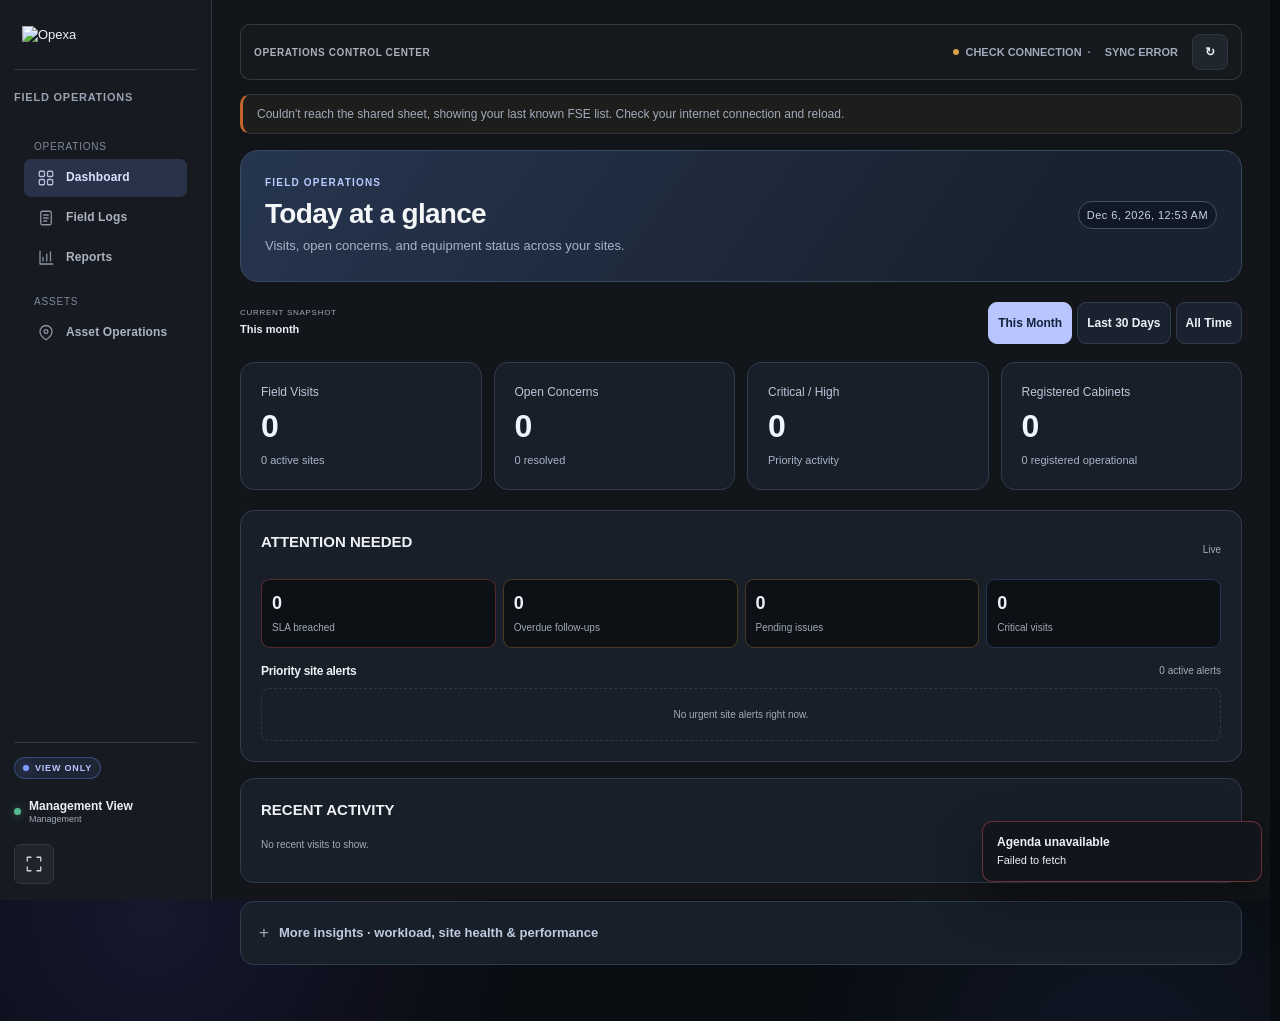
==== index.html @ 04b50f2c "Align mobile report action icons and button widths" ====
<!DOCTYPE html>
<!-- VIEW ONLY V37: responsive Asset Operations loading feedback -->
<!-- VIEW ONLY V36: snappy Asset Operations navigation -->
<!-- VIEW ONLY V35: permanent cabinet numbering compatible -->
<!-- VIEW ONLY V34: compatible with Master v33 smart visit-type flow -->

<html lang="en">
<head>
  
  <meta name="theme-color" content="#10151d">
<meta name="viewport" content="width=device-width, initial-scale=1, viewport-fit=cover">
<meta charset="UTF-8">
<title>Opexa · Management View</title>
<script defer src="https://cdnjs.cloudflare.com/ajax/libs/Chart.js/4.4.0/chart.umd.min.js"></script>
<script defer src="https://cdnjs.cloudflare.com/ajax/libs/xlsx/0.18.5/xlsx.full.min.js"></script>
<style>
  :root{
    --paper:#0A0A0B; --ink:#F2F1EA; --ink-soft:#9A998F; --line:#2C2B27; --card:#161615;
    --input-bg:#1D1D1B;
    --rust:#C1642A; --rust-bg:#3A2415; --rust-ink:#F0B48C;
    --indigo:#6B7FC7; --indigo-bg:#20263D; --indigo-ink:#AEB9EA;
    --teal:#3E9E86; --teal-bg:#153029; --teal-ink:#8FDCC7;
    --olive:#8B9A63; --olive-bg:#262B18; --olive-ink:#C3CE9C;
    --sky:#4FA3C4; --sky-bg:#122E38; --sky-ink:#9FD6EC;
  }
  *{box-sizing:border-box;}
  body{margin:0; background:var(--paper); color:var(--ink); font-family:'IBM Plex Mono', ui-monospace, Menlo, monospace; padding:24px 16px 60px;}
  h1{font-family:'Space Grotesk','Segoe UI',sans-serif; font-size:22px; font-weight:600; margin:0 0 2px;}
  h2{font-family:'Space Grotesk','Segoe UI',sans-serif; font-size:15px; font-weight:600; margin:0 0 10px; color:var(--ink);}
  .sub{color:var(--ink-soft); font-size:13px; margin:0 0 18px;}
  .wrap{max-width:920px; margin:0 auto;}
  .brand{display:flex; align-items:center; gap:10px; margin-bottom:14px;}
  .brand img{height:30px; width:auto; display:block;}
  .banner{background:#1D1D1B; border:1px solid var(--line); border-left:3px solid var(--rust); border-radius:3px; padding:10px 14px; font-size:12px; color:var(--ink-soft); margin-bottom:16px; display:none;}
  .tabs{display:flex; gap:6px; margin-bottom:18px;}
  .tab{padding:8px 16px; border-radius:20px; border:1px solid var(--line); background:var(--input-bg); font-size:13px; cursor:pointer; color:var(--ink-soft); font-family:'Space Grotesk',sans-serif;}
  .tab.active{background:var(--ink); color:var(--paper); border-color:var(--ink);}
  .panel{display:none;}
  .panel.active{display:block;}

  .ticket{background:var(--card); border:1px solid var(--line); border-radius:3px; padding:20px 20px 16px; margin-bottom:22px; position:relative;}
  .ticket::before{content:"WORK ORDER"; position:absolute; top:14px; right:18px; font-family:'Space Grotesk',sans-serif; font-size:11px; letter-spacing:.08em; color:var(--ink-soft); opacity:.55;}
  .row{display:flex; gap:12px; margin-bottom:12px; flex-wrap:wrap;}
  .field{flex:1; min-width:140px;}
  label{display:block; font-size:11px; color:var(--ink-soft); margin-bottom:4px;}
  input, select, textarea{width:100%; font-family:inherit; font-size:14px; color:var(--ink); background:var(--input-bg); border:1px solid var(--line); border-radius:2px; padding:8px 9px; outline:none;}
  input:focus, select:focus, textarea:focus{border-color:var(--ink-soft);}
  textarea{resize:vertical; min-height:56px;}
  .week-hint{font-size:11px; color:var(--ink-soft); margin-top:4px;}

  .cats{display:flex; gap:8px; flex-wrap:wrap;}
  .cat-opt{flex:1; min-width:110px; text-align:center; padding:9px 6px; border:1px solid var(--line); border-radius:2px; cursor:pointer; font-size:12.5px; background:var(--input-bg); color:var(--ink-soft); user-select:none;}
  .cat-opt.sel-Backoffice{background:var(--teal-bg); border-color:var(--teal); color:var(--teal-ink); font-weight:600;}
  .cat-opt.sel-Software{background:var(--indigo-bg); border-color:var(--indigo); color:var(--indigo-ink); font-weight:600;}
  .cat-opt.sel-Hardware{background:var(--rust-bg); border-color:var(--rust); color:var(--rust-ink); font-weight:600;}
  .cat-opt.sel-Network{background:var(--sky-bg); border-color:var(--sky); color:var(--sky-ink); font-weight:600;}
  .cat-opt.sel-General{background:var(--olive-bg); border-color:var(--olive); color:var(--olive-ink); font-weight:600;}
  .cat-desc{font-size:11px; color:var(--ink-soft); margin-top:8px; line-height:1.5;}

  .submit{margin-top:14px; width:100%; padding:11px; border:none; border-radius:2px; background:var(--ink); color:var(--paper); font-family:'Space Grotesk',sans-serif; font-size:14px; font-weight:600; cursor:pointer;}
  .btn-secondary{padding:9px 14px; border:1px solid var(--line); border-radius:2px; background:var(--input-bg); color:var(--ink); font-family:'Space Grotesk',sans-serif; font-size:13px; cursor:pointer;}
  .err{color:#E8846A; font-size:12px; margin-top:6px; display:none;}

  .stats{display:flex; gap:8px; margin-bottom:16px; flex-wrap:wrap;}
  .stat{flex:1; min-width:90px; background:var(--card); border:1px solid var(--line); border-radius:3px; padding:10px 12px;}
  .stat .n{font-size:20px; font-weight:600; font-family:'Space Grotesk',sans-serif;}
  .stat .l{font-size:11px; color:var(--ink-soft);}

  .filters{display:flex; gap:6px; margin-bottom:14px; flex-wrap:wrap; align-items:center;}
  .chip{padding:6px 12px; border-radius:20px; border:1px solid var(--line); background:var(--input-bg); font-size:12px; cursor:pointer; color:var(--ink-soft);}
  .chip.active{background:var(--ink); color:var(--paper); border-color:var(--ink);}
  .filters input[type=date]{width:auto; padding:6px 8px; font-size:12px;}

  .log{display:flex; flex-direction:column; gap:8px;}
  .entry{background:var(--card); border:1px solid var(--line); border-radius:3px; padding:12px 14px; display:flex; gap:12px; align-items:flex-start;}
  .tag{font-size:10.5px; padding:3px 8px; border-radius:2px; white-space:nowrap; font-weight:600; margin-top:2px;}
  .tag-Backoffice{background:var(--teal-bg); color:var(--teal-ink);}
  .tag-Software{background:var(--indigo-bg); color:var(--indigo-ink);}
  .tag-Hardware{background:var(--rust-bg); color:var(--rust-ink);}
  .tag-Network{background:var(--sky-bg); color:var(--sky-ink);}
  .tag-General{background:var(--olive-bg); color:var(--olive-ink);}
  .trk-badge{font-size:10px; padding:2px 6px; border-radius:2px; background:var(--input-bg); border:1px solid var(--line); color:var(--ink-soft); white-space:nowrap; font-weight:600;}
  .entry-body{flex:1; min-width:0;}
  .entry-top{display:flex; justify-content:space-between; gap:8px; font-size:13px; margin-bottom:2px;}
  .entry-date{color:var(--ink-soft); font-size:11.5px;}
  .entry-site{font-weight:600;}
  .entry-desc{font-size:12.5px; color:var(--ink-soft); margin-top:3px; line-height:1.5;}
  .entry-meta{font-size:11px; color:var(--ink-soft); margin-top:5px;}
  .del{background:none; border:none; color:var(--ink-soft); cursor:pointer; font-size:15px; line-height:1; padding:2px 4px;}
  .empty{color:var(--ink-soft); font-size:13px; text-align:center; padding:30px 0;}
  .priority-pill{font-size:10px; padding:2px 7px; border-radius:20px; font-weight:600; white-space:nowrap;}
  .priority-Critical{background:#3A1616; color:#F3A3A3;}
  .priority-High{background:var(--rust-bg); color:var(--rust-ink);}
  .priority-Medium{background:#2E2A14; color:#E0CC7C;}
  .priority-Low{background:var(--teal-bg); color:var(--teal-ink);}

  .period-select{display:flex; align-items:center; gap:10px; margin-bottom:18px; background:var(--card); border:1px solid var(--line); border-radius:3px; padding:12px 14px; flex-wrap:wrap;}
  .period-select select{max-width:170px;}
  .period-types{display:flex; gap:4px;}
  .period-type-btn{padding:6px 11px; border-radius:16px; border:1px solid var(--line); background:var(--input-bg); font-size:11.5px; cursor:pointer; color:var(--ink-soft);}
  .period-type-btn.active{background:var(--ink); color:var(--paper); border-color:var(--ink);}
  .report-actions{display:flex; gap:8px; margin-left:auto;}
  .report-grid{display:grid; grid-template-columns:1fr 1fr; gap:16px; margin-bottom:20px;}
  @media (max-width:640px){.report-grid{grid-template-columns:1fr;} .report-actions{margin-left:0; width:100%;}}
  .chart-card{background:var(--card); border:1px solid var(--line); border-radius:3px; padding:14px; margin-bottom:16px;}
  table.detail{width:100%; border-collapse:collapse; font-size:12px;}
  table.detail th{text-align:left; font-size:10.5px; color:var(--ink-soft); border-bottom:1px solid var(--line); padding:6px 5px;}
  table.detail td{padding:7px 5px; border-bottom:1px solid var(--line);}
  .status-pill{font-size:10.5px; padding:2px 8px; border-radius:20px; font-weight:600;}
  .status-Resolved{background:var(--teal-bg); color:var(--teal-ink);}
  .status-Pending{background:var(--rust-bg); color:var(--rust-ink);}
  .status-Followup, .status-Follow-up{background:var(--indigo-bg); color:var(--indigo-ink);}

  @media print{
    body{background:#fff; color:#111; padding:0;}
    .tabs, .ticket, .filters, .log, #panel-log, .report-actions, .banner, .period-types{display:none !important;}
    #panel-report{display:block !important;}
    .chart-card, .stat, .period-select{background:#fff; border:1px solid #ccc;}
    .stat .n, h1, h2{color:#111;}
  }

  /* ===== Fullscreen app shell + login ===== */
  html,body{min-height:100%;}
  body{padding:0; overflow-x:hidden;}
  .wrap{max-width:none; width:100%; min-height:100vh; margin:0; padding:0 28px 48px;}
  .app-top{position:sticky;top:0;z-index:50;display:flex;align-items:center;gap:18px;min-height:68px;padding:0 2px;background:rgba(10,10,11,.92);backdrop-filter:blur(14px);border-bottom:1px solid var(--line);}
  .app-brand{display:flex;align-items:center;gap:12px;min-width:0;}
  .app-brand img{height:25px;width:auto;}
  .app-brand-text{font:600 15px 'Space Grotesk','Segoe UI',sans-serif;white-space:nowrap;}
  .app-nav{display:flex;gap:5px;align-items:center;margin-left:8px;}
  .app-nav .tab{margin:0;border-radius:8px;padding:8px 12px;}
  .app-actions{margin-left:auto;display:flex;align-items:center;gap:8px;}
  .user-badge{display:flex;align-items:center;gap:8px;padding:7px 10px;border:1px solid var(--line);border-radius:8px;background:var(--input-bg);font:12px 'Space Grotesk',sans-serif;}
  .user-dot{width:7px;height:7px;border-radius:50%;background:#55b892;box-shadow:0 0 8px rgba(85,184,146,.5);}
  .fullscreen-btn,.logout-btn{border:1px solid var(--line);background:var(--input-bg);color:var(--ink-soft);border-radius:8px;padding:8px 10px;cursor:pointer;font:12px 'Space Grotesk',sans-serif;}
  .fullscreen-btn:hover,.logout-btn:hover{color:var(--ink);border-color:#45443f;}
  .app-content{max-width:1380px;width:100%;margin:0 auto;padding-top:24px;}
  .brand{display:none;}
  body.app-fullscreen .wrap{padding-left:20px;padding-right:20px;}
  body.app-fullscreen .app-content{max-width:none;}
  .login-screen{position:fixed;inset:0;z-index:1000;display:flex;align-items:center;justify-content:center;padding:24px;background:radial-gradient(circle at 50% 20%,rgba(107,127,199,.14),transparent 36%),#080809;}
  .login-card{width:min(390px,100%);background:#111214;border:1px solid #2b2d32;border-radius:16px;padding:30px;box-shadow:0 30px 80px rgba(0,0,0,.45);}
  .login-logo{height:30px;width:auto;margin-bottom:24px;}
  .login-title{font:600 25px 'Space Grotesk','Segoe UI',sans-serif;margin:0 0 5px;}
  .login-sub{color:var(--ink-soft);font:12px 'Space Grotesk','Segoe UI',sans-serif;margin:0 0 24px;}
  .login-card label{margin-top:13px;}
  .login-card input{height:44px;border-radius:9px;background:#191a1d;border-color:#303238;}
  .login-btn{width:100%;height:44px;margin-top:18px;border:0;border-radius:9px;background:#f2f1ea;color:#0a0a0b;font:600 13px 'Space Grotesk',sans-serif;cursor:pointer;}
  .login-btn:hover{filter:brightness(.94);}
  .login-error{display:none;color:#ef9180;font:11px 'Space Grotesk',sans-serif;margin-top:10px;}
  .login-note{margin-top:16px;color:#666a72;font:10px 'Space Grotesk',sans-serif;line-height:1.5;}
  @media(max-width:760px){.wrap{padding:0 12px 32px}.app-top{min-height:60px;gap:8px}.app-brand-text{display:none}.app-nav{overflow:auto;flex:1}.app-nav .tab{padding:7px 9px;font-size:11px}.user-badge{display:none}.fullscreen-btn{display:none}.app-content{padding-top:16px;}.sub{display:none;}}

  /* ===== Modern Opexa dashboard layer ===== */
  html{scroll-behavior:smooth;}
  body{
    background:
      radial-gradient(circle at 50% -15%, rgba(107,127,199,.10), transparent 34%),
      var(--paper);
  }
  body::before{
    content:""; position:fixed; inset:0; pointer-events:none; z-index:-1;
    background-image:linear-gradient(rgba(255,255,255,.018) 1px,transparent 1px),
                     linear-gradient(90deg,rgba(255,255,255,.018) 1px,transparent 1px);
    background-size:32px 32px;
    mask-image:linear-gradient(to bottom,black,transparent 75%);
  }
  .wrap{max-width:1080px;}
  .brand{animation:fadeUp .45s ease both;}
  .brand img{filter:drop-shadow(0 0 10px rgba(107,127,199,.12));}
  h1{letter-spacing:-.02em; animation:fadeUp .5s .04s ease both;}
  .sub{animation:fadeUp .5s .08s ease both;}

  .system-bar{
    display:flex; align-items:center; justify-content:space-between; gap:12px;
    margin:0 0 18px; padding:8px 11px;
    border:1px solid var(--line); border-radius:7px;
    background:rgba(22,22,21,.72);
    box-shadow:0 8px 28px rgba(0,0,0,.12);
    font-family:'Space Grotesk','Segoe UI',sans-serif;
    font-size:10px; letter-spacing:.06em;
    animation:fadeUp .5s .12s ease both;
  }
  .system-title{color:var(--ink-soft); font-weight:600;}
  .system-meta{display:flex; align-items:center; gap:7px; color:var(--ink-soft);}
  .online-dot{
    width:6px; height:6px; border-radius:50%; background:var(--teal);
    box-shadow:0 0 0 0 rgba(62,158,134,.55);
    animation:onlinePulse 2s infinite;
  }
  .system-sep{opacity:.35;}

  .tabs{
    padding:4px; width:max-content; max-width:100%;
    border:1px solid var(--line); border-radius:10px;
    background:rgba(22,22,21,.72);
    animation:fadeUp .55s .16s ease both;
  }
  .tab{
    position:relative; border:0; border-radius:7px;
    padding:8px 18px; transition:all .2s ease;
  }
  .tab:hover{color:var(--ink); background:rgba(255,255,255,.04); transform:translateY(-1px);}
  .tab.active{box-shadow:0 4px 16px rgba(0,0,0,.16);}

  .panel.active{animation:panelIn .28s ease both;}
  .ticket{
    border-radius:10px; padding:22px; margin-bottom:20px;
    box-shadow:0 14px 40px rgba(0,0,0,.16);
    animation:fadeUp .55s .20s ease both;
    transition:border-color .2s ease, box-shadow .2s ease;
  }
  .ticket:hover{border-color:#3a3934; box-shadow:0 18px 48px rgba(0,0,0,.20);}
  .ticket::before{letter-spacing:.12em;}

  input,select,textarea{
    border-radius:6px; transition:border-color .18s ease, box-shadow .18s ease, background .18s ease;
  }
  input:hover,select:hover,textarea:hover{border-color:#3a3934;}
  input:focus,select:focus,textarea:focus{
    border-color:var(--indigo); box-shadow:0 0 0 3px rgba(107,127,199,.10);
  }

  .cats{gap:9px;}
  .cat-opt{
    border-radius:7px; position:relative; overflow:hidden;
    transition:transform .18s ease, border-color .18s ease, background .18s ease, box-shadow .18s ease;
  }
  .cat-opt::after{
    content:""; position:absolute; left:0; right:0; bottom:0; height:2px;
    transform:scaleX(0); transform-origin:left; transition:transform .2s ease;
    background:currentColor; opacity:.7;
  }
  .cat-opt:hover{transform:translateY(-2px); border-color:#46443d; color:var(--ink);}
  .cat-opt[class*="sel-"]{box-shadow:0 6px 18px rgba(0,0,0,.13);}
  .cat-opt[class*="sel-"]::after{transform:scaleX(1);}

  .submit{
    border-radius:7px; position:relative; overflow:hidden;
    transition:transform .18s ease, box-shadow .18s ease, opacity .18s ease;
  }
  .submit:hover{transform:translateY(-1px); box-shadow:0 8px 22px rgba(0,0,0,.18);}
  .submit:active{transform:translateY(0);}

  .btn-secondary,.period-type-btn,.chip{
    border-radius:7px; transition:all .18s ease;
  }
  .btn-secondary:hover,.period-type-btn:hover,.chip:hover{
    border-color:#46443d; color:var(--ink); transform:translateY(-1px);
  }

  .stats{gap:10px;}
  .stat{
    border-radius:9px; padding:13px 14px; position:relative; overflow:hidden;
    box-shadow:0 8px 24px rgba(0,0,0,.10);
    transition:transform .2s ease, border-color .2s ease, box-shadow .2s ease;
    animation:fadeUp .4s ease both;
  }
  .stat::after{
    content:""; position:absolute; inset:auto -30px -45px auto;
    width:100px; height:100px; border-radius:50%;
    background:radial-gradient(circle,rgba(107,127,199,.10),transparent 65%);
    pointer-events:none;
  }
  .stat:hover{transform:translateY(-2px); border-color:#3a3934; box-shadow:0 12px 30px rgba(0,0,0,.16);}
  .stat .n{letter-spacing:-.03em;}

  .entry{
    border-radius:8px; padding:13px 14px;
    transition:transform .18s ease, border-color .18s ease, background .18s ease, box-shadow .18s ease;
    animation:entryIn .28s ease both;
  }
  .entry:hover{
    transform:translateX(3px); border-color:#3b3a35;
    background:#191918; box-shadow:0 7px 20px rgba(0,0,0,.13);
  }
  .tag,.priority-pill,.status-pill,.trk-badge{border-radius:5px;}
  .del{transition:color .15s ease, transform .15s ease, opacity .15s ease; opacity:.65;}
  .entry:hover .del{opacity:1;}
  .del:hover{color:#E8846A; transform:scale(1.12);}

  .period-select,.chart-card{
    border-radius:9px;
    box-shadow:0 8px 28px rgba(0,0,0,.10);
  }
  .period-select{animation:fadeUp .45s .18s ease both;}
  .chart-card{
    transition:transform .2s ease, border-color .2s ease, box-shadow .2s ease;
    animation:fadeUp .45s ease both;
  }
  .chart-card:hover{
    transform:translateY(-2px); border-color:#383731;
    box-shadow:0 12px 34px rgba(0,0,0,.15);
  }
  table.detail tbody tr{transition:background .15s ease;}
  table.detail tbody tr:hover{background:rgba(255,255,255,.025);}

  .syncing-btn{opacity:.65; pointer-events:none;}
  .sync-ok{color:var(--teal-ink)!important;}
  .sync-bad{color:var(--rust-ink)!important;}

  @keyframes fadeUp{
    from{opacity:0; transform:translateY(8px);}
    to{opacity:1; transform:translateY(0);}
  }
  @keyframes panelIn{
    from{opacity:0; transform:translateY(5px);}
    to{opacity:1; transform:translateY(0);}
  }
  @keyframes entryIn{
    from{opacity:0; transform:translateY(5px);}
    to{opacity:1; transform:translateY(0);}
  }
  @keyframes onlinePulse{
    0%,100%{box-shadow:0 0 0 0 rgba(62,158,134,.45);}
    50%{box-shadow:0 0 0 5px rgba(62,158,134,0);}
  }
  @media(max-width:640px){
    body{padding:16px 10px 45px;}
    .system-bar{align-items:flex-start; flex-direction:column; gap:5px;}
    .system-meta{flex-wrap:wrap;}
    .tabs{width:100%;}
    .tab{flex:1; text-align:center;}
    .ticket{padding:17px 14px;}
  }
  @media(prefers-reduced-motion:reduce){
    *,*::before,*::after{animation-duration:.01ms!important; animation-iteration-count:1!important; transition-duration:.01ms!important; scroll-behavior:auto!important;}
  }


  .muted{font-size:10px;color:var(--ink-soft);font-weight:400;text-transform:none;letter-spacing:0}
  .photo-links{display:grid;grid-template-columns:1fr 1fr;gap:8px}
  .global-search{display:flex;align-items:center;gap:8px;margin:0 0 10px;border:1px solid var(--line);background:var(--input-bg);border-radius:8px;padding:0 11px;color:var(--ink-soft)}
  .global-search input{border:0!important;box-shadow:none!important;background:transparent!important;padding-left:0;flex:1}
  .dashboard-head{display:flex;justify-content:space-between;align-items:flex-end;margin-bottom:14px;gap:15px}
  .dashboard-head h2{margin:0;font-size:20px}.dashboard-head p{margin:4px 0 0;color:var(--ink-soft);font-size:12px}.dashboard-date{font-size:10px;color:var(--ink-soft)}
  .dash-grid{display:grid;grid-template-columns:1fr 1fr;gap:10px}.followup-kpis{display:flex;gap:8px;margin-bottom:10px}.followup-kpi{flex:1;padding:10px;border:1px solid var(--line);border-radius:7px}.followup-kpi b{font-size:22px;display:block}.followup-kpi span{font-size:10px;color:var(--ink-soft)}
  .followup-list{max-height:230px;overflow:auto}.followup-item{display:flex;justify-content:space-between;gap:10px;padding:9px 0;border-bottom:1px solid var(--line);font-size:11px}.followup-item:last-child{border-bottom:0}.followup-item small{color:var(--ink-soft)}
  .sla-ring{width:116px;height:116px;border-radius:50%;border:9px solid var(--teal);display:flex;flex-direction:column;align-items:center;justify-content:center;margin:5px auto 12px;box-shadow:0 0 28px rgba(62,158,134,.10)}.sla-ring span{font-size:25px;font-weight:700}.sla-ring small{font-size:9px;color:var(--ink-soft)}
  .mini-summary{text-align:center;font-size:11px;color:var(--ink-soft)}.rank-list{display:flex;flex-direction:column;gap:7px}.rank-row{display:grid;grid-template-columns:22px 1fr auto;gap:8px;align-items:center;font-size:11px}.rank-bar{height:5px;background:#292925;border-radius:99px;overflow:hidden;margin-top:4px}.rank-bar i{display:block;height:100%;background:var(--indigo);border-radius:99px}.mini-table{width:100%;border-collapse:collapse;font-size:11px}.mini-table th,.mini-table td{padding:7px 5px;border-bottom:1px solid var(--line);text-align:left}.table-scroll{overflow:auto}
  .status-pill.status-Voided{color:var(--rust-ink);border-color:rgba(193,100,42,.35)}
  @media(max-width:720px){.dash-grid{grid-template-columns:1fr}.dashboard-head{align-items:flex-start;flex-direction:column}.photo-links{grid-template-columns:1fr}}


/* --- OPEXA FIELD OPERATIONS UI REFRESH --- */
:root{
  --bg:#0b0c0e; --surface:#111317; --surface-2:#15181d; --surface-3:#1a1e24;
  --line:#272c34; --line-soft:#20242b; --ink:#f1f3f5; --ink-soft:#8e96a3;
  --accent:#6d8cff; --accent-soft:rgba(109,140,255,.12); --good:#55c59a;
}
html{background:var(--bg)}
body{background:radial-gradient(circle at 50% -10%,#171b23 0,#0b0c0e 42%); color:var(--ink);}
.wrap{max-width:1180px;margin:0 auto;padding-top:34px}
.brand{height:38px;display:flex;align-items:center;margin-bottom:10px}
.brand img{max-height:34px;width:auto;filter:brightness(1.08);opacity:.95}
h1{font-size:28px!important;letter-spacing:-.035em!important;font-weight:650!important;margin-bottom:4px!important}
.sub{font-size:12px!important;color:#7f8793!important;margin-bottom:20px!important}
.system-bar{background:rgba(17,19,23,.82)!important;border:1px solid var(--line)!important;border-radius:9px!important;padding:9px 12px!important;backdrop-filter:blur(12px)}
.system-title{font-size:9px!important;letter-spacing:.14em!important;color:#b7bec9!important}
.tabs{width:100%!important;display:flex!important;gap:3px!important;padding:4px!important;background:#101216!important;border-color:var(--line)!important;border-radius:10px!important;margin:18px 0 14px!important;box-shadow:0 12px 30px rgba(0,0,0,.14)}
.tab{flex:0 0 auto!important;min-width:125px;text-align:center!important;color:#737c89!important;font-size:11px!important;font-weight:600!important;letter-spacing:.01em;padding:10px 18px!important}
.tab.active{color:#fff!important;background:#1b2028!important;box-shadow:inset 0 0 0 1px #2b313b,0 4px 15px rgba(0,0,0,.18)!important}
.tab-icon{margin-right:5px;color:#8da5ff}
.panel{border:0!important}
.ticket{background:rgba(17,19,23,.92)!important;border:1px solid var(--line)!important;border-radius:12px!important;padding:22px!important;box-shadow:0 18px 55px rgba(0,0,0,.20)!important}
.ticket:before{display:none!important}
.field label{color:#9ba3af!important;font-size:9px!important;letter-spacing:.08em!important;text-transform:uppercase!important;font-weight:650!important;margin-bottom:6px!important}
input,select,textarea{background:#0d1014!important;border:1px solid #292e36!important;color:#e8ebef!important;border-radius:7px!important}
input::placeholder,textarea::placeholder{color:#5d6571!important}
input:focus,select:focus,textarea:focus{border-color:#5269b4!important;box-shadow:0 0 0 3px rgba(109,140,255,.08)!important}
textarea{min-height:82px!important}
.row{gap:12px!important;margin-bottom:12px!important}
.row:first-child{display:grid!important;grid-template-columns:150px 140px minmax(260px,1fr)!important}
#panel-log .row:nth-of-type(2){grid-template-columns:minmax(300px,1fr) 150px!important}
#panel-log .row:nth-of-type(3){grid-template-columns:1fr 1fr!important}
.cats{display:grid!important;grid-template-columns:repeat(5,1fr)!important;gap:6px!important}
.cat-opt{background:#0d1014!important;border:1px solid #292e36!important;border-radius:7px!important;text-align:center!important;padding:10px 7px!important;font-size:11px!important;color:#9ba3af!important}
.cat-opt[class*="sel-"]{background:var(--accent-soft)!important;border-color:#4e65a7!important;color:#dbe2ff!important;box-shadow:none!important}
.cat-desc{font-size:10px!important;color:#616a77!important;margin-top:6px!important}
.submit{width:100%;display:flex!important;justify-content:space-between!important;align-items:center!important;background:#e9edf3!important;color:#0d1014!important;border:0!important;border-radius:7px!important;padding:11px 14px!important;font-weight:700!important;letter-spacing:.01em!important;margin-top:3px!important}
.submit:hover{background:#fff!important;box-shadow:0 10px 28px rgba(0,0,0,.28)!important}
.submit-arrow{font-size:17px}
.form-divider{display:flex;align-items:center;justify-content:space-between;border-top:1px solid var(--line-soft);margin:16px 0 12px;padding-top:15px}
.form-divider span{font-size:10px;text-transform:uppercase;letter-spacing:.1em;font-weight:700;color:#727b88}
.details-toggle{background:none;border:0;color:#8da5ff;font-size:10px;cursor:pointer;padding:3px 0}
#advanced-fields{transition:opacity .2s ease}
#advanced-fields.is-collapsed{display:none}
.stats{grid-template-columns:repeat(4,minmax(0,1fr))!important;gap:8px!important;margin:12px 0!important}
.stat{background:#111317!important;border-color:var(--line)!important;border-radius:9px!important;box-shadow:none!important;padding:14px!important}
.stat:after{display:none!important}
.stat .n{font-size:21px!important;color:#f0f2f5!important}.stat .l{font-size:9px!important;color:#737c89!important;text-transform:uppercase!important;letter-spacing:.07em!important}
.global-search{background:#111317!important;border-color:var(--line)!important;border-radius:8px!important;height:40px;margin:12px 0 8px!important}
.global-search span{color:#697382!important}
.filters{gap:6px!important;margin-bottom:10px!important}.chip{background:#111317!important;border-color:var(--line)!important;color:#7f8793!important;font-size:10px!important}.chip.active{background:#e9edf3!important;color:#0d1014!important;border-color:#e9edf3!important}
.entry{background:#111317!important;border-color:var(--line)!important;border-radius:9px!important;padding:12px 14px!important;box-shadow:none!important}
.entry:hover{background:#15181d!important;border-color:#333945!important;transform:none!important}
.entry-site{font-size:12px!important}.entry-desc{font-size:11px!important;color:#8c95a2!important}.entry-meta{font-size:10px!important;color:#68717e!important}
.trk-badge{background:#1a2028!important;border:1px solid #2a313b!important;color:#9ba9c0!important}
.dashboard-head{padding:3px 2px 7px}.dashboard-head h2{font-size:18px!important;letter-spacing:-.02em}.dashboard-head p{color:#717987!important}
.dash-grid{gap:8px!important}.chart-card{background:#111317!important;border-color:var(--line)!important;border-radius:10px!important;box-shadow:none!important;padding:16px!important}.chart-card:hover{transform:none!important;box-shadow:none!important;border-color:#303641!important}.chart-card h2{font-size:10px!important;text-transform:uppercase!important;letter-spacing:.08em!important;color:#8b94a1!important}
.followup-kpi{background:#0d1014;border-color:var(--line-soft)!important}.followup-kpi b{font-size:20px!important}.followup-item{border-color:var(--line-soft)!important}
.sla-ring{border-color:#55c59a!important;box-shadow:none!important}
.period-select{background:#111317!important;border-color:var(--line)!important;border-radius:10px!important;box-shadow:none!important;padding:8px!important}.period-type-btn{font-size:10px!important}.period-type-btn.active{background:#e9edf3!important;color:#0d1014!important}
.report-grid{gap:8px!important}.chart-card canvas{max-height:250px}
table.detail{font-size:10px!important}table.detail th{color:#737c89!important;background:#0d1014!important}table.detail td,table.detail th{border-color:var(--line-soft)!important;padding:8px!important}
.banner{border-radius:8px!important}
@media(max-width:800px){.wrap{padding-top:20px}.stats{grid-template-columns:repeat(2,1fr)!important}.row:first-child,#panel-log .row:nth-of-type(2),#panel-log .row:nth-of-type(3){grid-template-columns:1fr!important}.cats{grid-template-columns:repeat(2,1fr)!important}.tab{min-width:0;flex:1!important;padding:9px 8px!important}}
@media(max-width:520px){.ticket{padding:15px!important}.stats{grid-template-columns:repeat(2,1fr)!important}.system-meta{font-size:9px}.tabs{margin-top:12px}}


/* ===== Clean Field Logs / Detail Drawer ===== */
.section-head{display:flex;justify-content:space-between;align-items:flex-end;gap:12px;margin-bottom:12px}.compact-head h2{margin:0;font-size:18px}.compact-head p{margin:4px 0 0;color:var(--ink-soft);font-size:11px}.section-title-row{display:flex;justify-content:space-between;align-items:center}.section-title-row h2{margin:0}.attention-card{margin-bottom:10px!important}.attention-list{display:grid;grid-template-columns:repeat(4,1fr);gap:7px;margin-top:10px}.attention-item{border:1px solid var(--line);background:#0d1014;border-radius:8px;padding:10px;cursor:pointer;transition:.18s ease}.attention-item:hover{border-color:#3a424e;transform:translateY(-1px)}.attention-item b{display:block;font-size:18px}.attention-item span{font-size:10px;color:var(--ink-soft)}.attention-item.danger{border-color:rgba(220,90,90,.35)}.attention-item.warn{border-color:rgba(220,170,70,.28)}.attention-item.info{border-color:rgba(109,140,255,.28)}
.attention-detail-head{display:flex;justify-content:space-between;align-items:center;gap:10px;margin:14px 0 8px}.attention-detail-head h3{margin:0;font-size:12px}.attention-detail-head span{font-size:10px;color:var(--ink-soft)}
.attention-feed{display:grid;gap:7px}.attention-alert{display:grid;grid-template-columns:auto 1fr auto;align-items:start;gap:10px;padding:10px 11px;border:1px solid var(--line);background:#0b0e12;border-radius:8px;cursor:pointer;transition:.18s ease}.attention-alert:hover{border-color:#3a424e;transform:translateY(-1px)}.attention-alert .alert-dot{width:8px;height:8px;border-radius:50%;margin-top:5px;background:#748096}.attention-alert.sev-high .alert-dot{background:#e06f61}.attention-alert.sev-medium .alert-dot{background:#d9a94c}.attention-alert.sev-low .alert-dot{background:#6d8cff}.attention-alert b{font-size:11px;display:block;margin-bottom:2px}.attention-alert p{font-size:10px;line-height:1.45;color:var(--ink-soft);margin:0}.attention-alert .alert-meta{text-align:right;font-size:9px;color:var(--ink-soft);white-space:nowrap}.attention-empty{padding:14px;border:1px dashed var(--line);border-radius:8px;text-align:center;color:var(--ink-soft);font-size:10px}
.log .entry{cursor:pointer}.log .entry .del{cursor:pointer}.detail-overlay{position:fixed;inset:0;background:rgba(0,0,0,.58);backdrop-filter:blur(2px);z-index:1000;display:none}.detail-overlay.open{display:block}.detail-drawer{position:absolute;right:0;top:0;height:100%;width:min(520px,94vw);background:#111317;border-left:1px solid var(--line);padding:20px;overflow:auto;box-shadow:-20px 0 60px rgba(0,0,0,.35);animation:drawerIn .2s ease}.drawer-head{display:flex;justify-content:space-between;gap:15px;border-bottom:1px solid var(--line);padding-bottom:14px;margin-bottom:14px}.drawer-kicker{font-size:9px;letter-spacing:.12em;color:var(--accent);font-weight:700}.drawer-head h2{margin:4px 0 0;font-size:20px}.drawer-close{border:1px solid var(--line);background:#171a1f;color:var(--ink);width:32px;height:32px;border-radius:7px;font-size:20px;cursor:pointer}.drawer-grid{display:grid;grid-template-columns:1fr 1fr;gap:8px}.drawer-field{padding:10px;border:1px solid var(--line);border-radius:8px;background:#0d1014}.drawer-field.full{grid-column:1/-1}.drawer-field label{display:block;font-size:9px;text-transform:uppercase;letter-spacing:.08em;color:var(--ink-soft);margin-bottom:4px}.drawer-field div{font-size:12px;line-height:1.45;white-space:pre-wrap}.drawer-status{display:inline-flex;padding:3px 7px;border-radius:99px;background:#1b2028;font-size:10px}.drawer-actions{display:flex;gap:7px;margin-top:14px}.drawer-actions button{flex:1}.drawer-photo{max-width:100%;max-height:180px;border-radius:7px;border:1px solid var(--line);margin-top:5px}@keyframes drawerIn{from{transform:translateX(30px);opacity:.5}to{transform:none;opacity:1}}
@media(max-width:800px){.attention-list{grid-template-columns:1fr 1fr}.section-head{align-items:flex-start;flex-direction:column}.drawer-grid{grid-template-columns:1fr}.drawer-field.full{grid-column:auto}}

/* Site profile / intelligence */
.site-profile{margin:10px 0 2px;padding:14px 16px;border:1px solid var(--line);border-radius:8px;background:var(--panel);animation:fadeIn .2s ease}.site-profile-head{display:flex;justify-content:space-between;gap:12px;align-items:center}.site-profile-title{font-weight:700;font-size:14px}.site-profile-kpis{display:flex;gap:16px;flex-wrap:wrap;margin:8px 0;color:var(--ink-soft);font-size:11px}.site-profile-kpis b{color:var(--ink);font-size:14px}.site-profile-list{margin-top:10px;border-top:1px solid var(--line);padding-top:9px}.site-profile-list div{display:flex;justify-content:space-between;gap:10px;padding:5px 0;font-size:11px}.recurring-alert{margin-top:10px;padding:9px 11px;border:1px solid rgba(217,164,65,.35);background:rgba(217,164,65,.08);border-radius:6px;font-size:11px}.site-profile-actions{margin-top:10px;display:flex;gap:8px;flex-wrap:wrap}.site-profile-actions button{border:1px solid var(--line);background:#171a1f;color:var(--ink);padding:7px 10px;border-radius:6px;font-size:11px;cursor:pointer}.site-link{color:inherit;text-decoration:none;border-bottom:1px dashed rgba(255,255,255,.25);cursor:pointer}.site-link:hover{border-bottom-color:var(--accent);color:#fff}.site-overlay{position:fixed;inset:0;background:rgba(0,0,0,.62);backdrop-filter:blur(3px);z-index:1010;display:none}.site-overlay.open{display:block}.site-drawer{position:absolute;right:0;top:0;height:100%;width:min(760px,96vw);background:#111317;border-left:1px solid var(--line);padding:20px;overflow:auto;box-shadow:-24px 0 70px rgba(0,0,0,.4);animation:drawerIn .2s ease}.site-kpi-grid{display:grid;grid-template-columns:repeat(4,minmax(0,1fr));gap:8px;margin:12px 0 16px}.site-kpi{padding:12px;border:1px solid var(--line);border-radius:9px;background:#0d1014}.site-kpi label{display:block;font-size:9px;text-transform:uppercase;letter-spacing:.08em;color:var(--ink-soft);margin-bottom:5px}.site-kpi b{font-size:20px}.site-kpi small{display:block;margin-top:3px;color:var(--ink-soft);font-size:10px}.site-section{margin-top:16px;border-top:1px solid var(--line);padding-top:14px}.site-section h3{font-size:12px;margin:0 0 9px}.site-health-row{display:grid;grid-template-columns:1fr 1fr;gap:10px}.site-health-card{border:1px solid var(--line);background:#0d1014;border-radius:8px;padding:11px}.site-health-card h4{font-size:10px;text-transform:uppercase;letter-spacing:.07em;color:var(--ink-soft);margin:0 0 8px}.site-chip-wrap{display:flex;flex-wrap:wrap;gap:6px}.site-chip{padding:5px 7px;border:1px solid var(--line);border-radius:999px;font-size:10px;background:#151920}.site-history-row{display:grid;grid-template-columns:86px 1fr auto;gap:10px;align-items:start;padding:9px 0;border-bottom:1px solid rgba(255,255,255,.06);font-size:11px;cursor:pointer}.site-history-row:hover{background:rgba(255,255,255,.02)}.site-history-row:last-child{border-bottom:0}.site-history-row .date{color:var(--ink-soft)}.site-history-row .status{text-align:right}.site-empty{padding:14px;border:1px dashed var(--line);border-radius:8px;color:var(--ink-soft);font-size:11px}.site-alert{margin-top:10px;padding:10px 12px;border:1px solid rgba(217,164,65,.35);background:rgba(217,164,65,.08);border-radius:8px;font-size:11px}.site-alert.high{border-color:rgba(239,145,128,.45);background:rgba(239,145,128,.08)}@media(max-width:700px){.site-kpi-grid{grid-template-columns:1fr 1fr}.site-health-row{grid-template-columns:1fr}.site-history-row{grid-template-columns:70px 1fr}.site-history-row .status{grid-column:2;text-align:left}}.log-toolbar{display:flex;justify-content:flex-end;gap:8px;align-items:center;margin:8px 0}.work-toggle{display:flex;border:1px solid var(--line);border-radius:7px;padding:2px;background:var(--panel)}.work-toggle button{border:0;background:transparent;color:var(--ink-soft);padding:6px 10px;border-radius:5px;font-size:11px;cursor:pointer}.work-toggle button.active{background:var(--ink);color:var(--paper)}.conditional-box{padding:10px 12px;border:1px solid var(--line);border-radius:7px;background:var(--panel)}.conditional-box label{display:block;margin-bottom:6px;font-size:10px;font-weight:700;text-transform:uppercase;letter-spacing:.08em;color:var(--ink-soft)}
.drawer-actions{display:flex;gap:6px;flex-wrap:wrap;margin-bottom:12px;padding-bottom:10px;border-bottom:1px solid var(--line)}.drawer-activity{margin-top:14px;padding-top:12px;border-top:1px solid var(--line)}.drawer-activity h3{font-size:12px;margin:0 0 8px}.drawer-activity div{display:flex;justify-content:space-between;gap:12px;padding:6px 0;font-size:11px}.drawer-activity small{color:var(--ink-soft)}
.summary-row{display:flex;justify-content:space-between;gap:10px;padding:7px 0;border-bottom:1px solid var(--line);font-size:11px}.summary-row:last-child{border-bottom:0}.summary-row b{font-size:13px}
  /* ===== Phase 2 polish / performance ===== */
  html,body{width:100%;height:100%;}
  #app-shell{min-height:100dvh;}
  .app-content{max-width:none;padding:24px 28px 44px;}
  .app-top{padding:0 22px;}
  .app-brand{min-width:190px;}
  .app-nav{flex:1;}
  .app-nav .tab{white-space:nowrap;}
  .user-badge b{text-transform:none;font-weight:600;}
  .mini-table td,.mini-table th{padding:10px 9px;}
  .user-status{display:inline-flex;align-items:center;gap:5px;padding:3px 8px;border:1px solid var(--line);border-radius:99px;font-size:10px;}
  .user-status.active::before{content:"";width:6px;height:6px;border-radius:50%;background:var(--teal);}
  .user-status.disabled::before{content:"";width:6px;height:6px;border-radius:50%;background:#7d7d7d;}
  .user-action{border:1px solid var(--line);background:var(--input-bg);color:var(--ink-soft);padding:5px 8px;border-radius:6px;font:10px 'Space Grotesk',sans-serif;cursor:pointer;}
  .user-action:hover{color:var(--ink);}
  @media (prefers-reduced-motion: reduce){*,*::before,*::after{animation-duration:.01ms!important;animation-iteration-count:1!important;transition-duration:.01ms!important;scroll-behavior:auto!important}}
  @media(max-width:980px){.app-brand{min-width:auto}.app-content{padding:18px 14px 36px}.app-top{padding:0 12px}.app-nav{overflow-x:auto;scrollbar-width:none}.app-nav::-webkit-scrollbar{display:none}}

  /* ===== Desktop sidebar shell ===== */
  @media(min-width:981px){
    .wrap{padding:0 0 0 236px!important;}
    .app-top{position:fixed;left:0;top:0;bottom:0;width:236px;height:100dvh;min-height:0;padding:20px 14px;display:flex;flex-direction:column;align-items:stretch;gap:18px;background:rgba(11,12,14,.97);border-right:1px solid var(--line);border-bottom:0;backdrop-filter:blur(18px);z-index:80;}
    .app-brand{min-width:0;padding:2px 8px 16px;border-bottom:1px solid var(--line);}
    .app-brand img{height:27px;}
    .app-brand-text{font-size:13px;}
    .app-nav{margin:0;display:flex;flex-direction:column;align-items:stretch;gap:5px;overflow:visible;}
    .app-nav .tab{width:100%;display:flex;align-items:center;gap:10px;justify-content:flex-start;border-radius:8px;padding:10px 11px;font-size:12px;}
    .app-nav .tab.active{background:#f0efe8;color:#0b0c0e;}
    .tab-icon{width:18px;text-align:center;font-size:14px;}
    .app-actions{margin:auto 0 0;display:grid;grid-template-columns:1fr 1fr;gap:7px;border-top:1px solid var(--line);padding-top:14px;}
    .user-badge{grid-column:1/-1;padding:10px 11px;}
    .fullscreen-btn,.logout-btn{width:100%;padding:8px 6px;}
    .app-content{margin:0;width:100%;padding:26px 30px 48px;min-height:100dvh;}
    .system-bar{position:sticky;top:0;z-index:35;margin:-26px -30px 24px;padding:12px 30px;border-width:0 0 1px;border-radius:0;background:rgba(10,10,11,.90);backdrop-filter:blur(14px);}
  }


/* ===== Cabinet Profiles ===== */
.cabinet-summary{display:grid;grid-template-columns:repeat(5,minmax(0,1fr));gap:10px;margin:14px 0}
.cabinet-card{border:1px solid var(--line);border-radius:12px;background:var(--panel);padding:14px}.cabinet-card .n{font-size:24px;font-weight:800}.cabinet-card .l{font-size:10px;letter-spacing:.08em;text-transform:uppercase;color:var(--ink-soft);margin-top:4px}
.cabinet-form{display:none;border:1px solid var(--line);border-radius:14px;background:var(--panel);padding:14px;margin:12px 0}.cabinet-form.open{display:block}.cabinet-form-grid{display:grid;grid-template-columns:repeat(4,minmax(0,1fr));gap:10px}.cabinet-form-actions{display:flex;justify-content:flex-end;gap:8px;margin-top:12px}
.cabinet-toolbar{display:flex;gap:10px;align-items:center;margin:12px 0}.cabinet-table-wrap{overflow:auto;border:1px solid var(--line);border-radius:12px}.cabinet-table{width:100%;border-collapse:collapse;min-width:900px}.cabinet-table th,.cabinet-table td{padding:10px 12px;border-bottom:1px solid var(--line);text-align:left;font-size:12px;vertical-align:middle}.cabinet-table th{font-size:10px;text-transform:uppercase;letter-spacing:.06em;color:var(--ink-soft);background:var(--panel-soft);position:sticky;top:0}.cabinet-actions{display:flex;gap:6px;justify-content:flex-end}.secret-mask{font-family:ui-monospace,SFMono-Regular,Menlo,monospace;letter-spacing:.04em}.token-compact{display:inline-flex;align-items:center;gap:6px;max-width:100%;white-space:nowrap}.token-preview{font-family:ui-monospace,SFMono-Regular,Menlo,monospace;font-size:10.5px;letter-spacing:.02em;color:#dbe3f3}.token-copy{border:1px solid var(--line);background:#171a1f;color:var(--ink-soft);border-radius:5px;padding:3px 6px;font-size:9px;line-height:1.2;cursor:pointer}.token-copy:hover{color:var(--ink);border-color:#46505f}.cabinet-link{background:none;border:0;padding:0;color:var(--indigo);font:inherit;font-weight:700;cursor:pointer;text-align:left}.cabinet-empty{padding:30px;text-align:center;color:var(--ink-soft)}

.inventory-subnav{display:flex;gap:7px;flex-wrap:wrap;margin:0 0 14px;padding:6px;border:1px solid var(--line);border-radius:10px;background:#0c0f13}
.inventory-subtab{border:1px solid transparent;background:transparent;color:var(--ink-soft);padding:8px 11px;border-radius:7px;font-size:11px;font-weight:700;cursor:pointer}
.inventory-subtab:hover{color:var(--ink);background:#14181d}
.inventory-subtab.active{background:var(--ink);color:var(--paper)}
.inventory-subpanel{display:none}.inventory-subpanel.active{display:block}
.movement-summary{display:grid;grid-template-columns:repeat(4,minmax(0,1fr));gap:9px;margin:10px 0 12px}
.movement-card{border:1px solid var(--line);background:#101318;border-radius:9px;padding:14px}.movement-card .n{font-size:24px;font-weight:800}.movement-card .l{font-size:9px;color:var(--ink-soft);text-transform:uppercase;letter-spacing:.08em;margin-top:3px}
.movement-form{display:none;border:1px solid var(--line);background:#0d1014;border-radius:10px;padding:14px;margin:10px 0 13px}.movement-form.open{display:block}.movement-form-grid{display:grid;grid-template-columns:repeat(3,minmax(0,1fr));gap:9px}.movement-form-actions{display:flex;justify-content:flex-end;gap:8px;margin-top:10px}
.movement-toolbar{display:flex;gap:8px;flex-wrap:wrap;margin:10px 0}.movement-toolbar input,.movement-toolbar select{min-height:36px}
.movement-table-wrap{overflow:auto;border:1px solid var(--line);border-radius:9px}.movement-table{width:100%;border-collapse:collapse;min-width:1050px}.movement-table th,.movement-table td{padding:10px;border-bottom:1px solid rgba(255,255,255,.06);text-align:left;font-size:11px;vertical-align:top}.movement-table th{font-size:9px;text-transform:uppercase;letter-spacing:.07em;color:var(--ink-soft);background:#0d1014;position:sticky;top:0}.movement-table tr:last-child td{border-bottom:0}
.movement-path{display:flex;align-items:center;gap:6px;flex-wrap:wrap}.movement-place{padding:4px 7px;border:1px solid var(--line);border-radius:6px;background:#14181e}.movement-arrow{color:var(--ink-soft)}
.movement-type{display:inline-flex;padding:4px 7px;border-radius:999px;border:1px solid var(--line);font-size:9px;background:#151920}.movement-empty{padding:30px;text-align:center;color:var(--ink-soft)}
.cabinet-movement-timeline{margin-top:10px}.cabinet-movement-item{display:grid;grid-template-columns:88px 1fr 120px;gap:10px;padding:10px 0;border-bottom:1px solid rgba(255,255,255,.06);font-size:11px}.cabinet-movement-item:last-child{border-bottom:0}.cabinet-movement-meta{font-size:10px;color:var(--ink-soft);margin-top:3px}
@media(max-width:760px){.movement-summary{grid-template-columns:1fr 1fr}.movement-form-grid{grid-template-columns:1fr 1fr}.cabinet-movement-item{grid-template-columns:72px 1fr}.cabinet-movement-item>:last-child{grid-column:2}}
@media(max-width:520px){.movement-form-grid{grid-template-columns:1fr}}

.cabinet-profile-overlay{position:fixed;inset:0;background:rgba(0,0,0,.64);backdrop-filter:blur(3px);z-index:1020;display:none}.cabinet-profile-overlay.open{display:block}
.cabinet-profile-drawer{position:absolute;right:0;top:0;height:100%;width:min(860px,97vw);background:#111317;border-left:1px solid var(--line);padding:20px;overflow:auto;box-shadow:-24px 0 70px rgba(0,0,0,.45);animation:drawerIn .2s ease}
.cabinet-profile-top{display:flex;justify-content:space-between;gap:16px;align-items:flex-start;margin-bottom:14px}
.cabinet-profile-id{font-size:24px;font-weight:800;letter-spacing:-.02em}.cabinet-profile-site{color:var(--ink-soft);font-size:12px;margin-top:3px}
.cabinet-profile-kpis{display:grid;grid-template-columns:repeat(5,minmax(0,1fr));gap:8px;margin:12px 0 16px}
.cabinet-kpi{padding:12px;border:1px solid var(--line);border-radius:9px;background:#0d1014}.cabinet-kpi label{display:block;font-size:9px;text-transform:uppercase;letter-spacing:.08em;color:var(--ink-soft);margin-bottom:5px}.cabinet-kpi b{font-size:20px}.cabinet-kpi small{display:block;margin-top:3px;color:var(--ink-soft);font-size:10px}
.cabinet-detail-grid{display:grid;grid-template-columns:repeat(3,minmax(0,1fr));gap:8px}.cabinet-detail{padding:10px;border:1px solid var(--line);border-radius:8px;background:#0d1014}.cabinet-detail.full{grid-column:1/-1}.cabinet-detail label{display:block;font-size:9px;text-transform:uppercase;letter-spacing:.08em;color:var(--ink-soft);margin-bottom:4px}.cabinet-detail div{font-size:12px;line-height:1.45;word-break:break-word}
.cabinet-history-section{margin-top:18px;border-top:1px solid var(--line);padding-top:14px}.cabinet-history-section h3{font-size:12px;margin:0 0 9px}.cabinet-history-chips{display:flex;flex-wrap:wrap;gap:6px;margin-bottom:10px}.cabinet-history-chip{padding:5px 7px;border:1px solid var(--line);border-radius:999px;font-size:10px;background:#151920}
.cabinet-history-row{display:grid;grid-template-columns:86px 1fr 120px auto;gap:10px;align-items:start;padding:10px 0;border-bottom:1px solid rgba(255,255,255,.06);font-size:11px;cursor:pointer}.cabinet-history-row:hover{background:rgba(255,255,255,.02)}.cabinet-history-row:last-child{border-bottom:0}.cabinet-history-date{color:var(--ink-soft)}.cabinet-history-meta{color:var(--ink-soft);margin-top:3px}.cabinet-history-parts{font-size:10px;color:var(--ink-soft);margin-top:4px}
.cabinet-history-empty{padding:14px;border:1px dashed var(--line);border-radius:8px;color:var(--ink-soft);font-size:11px}
.cabinet-profile-actions{display:flex;gap:8px;flex-wrap:wrap;margin:12px 0}.cabinet-profile-actions button{border:1px solid var(--line);background:#171a1f;color:var(--ink);padding:8px 11px;border-radius:7px;font-size:11px;cursor:pointer}.cabinet-profile-actions .primary{background:var(--ink);color:var(--paper)}
.cabinet-history-note{margin-top:10px;padding:10px 12px;border:1px solid rgba(217,164,65,.35);background:rgba(217,164,65,.08);border-radius:8px;font-size:11px}
@media(max-width:760px){.cabinet-profile-kpis{grid-template-columns:1fr 1fr}.cabinet-detail-grid{grid-template-columns:1fr 1fr}.cabinet-history-row{grid-template-columns:70px 1fr}.cabinet-history-row>:nth-child(3),.cabinet-history-row>:nth-child(4){grid-column:2}.cabinet-detail.full{grid-column:auto}}
@media(max-width:520px){.cabinet-detail-grid{grid-template-columns:1fr}}

@media(max-width:900px){.cabinet-summary{grid-template-columns:repeat(2,minmax(0,1fr))}.cabinet-form-grid{grid-template-columns:1fr 1fr}.cabinet-toolbar{align-items:stretch;flex-direction:column}}
@media(max-width:560px){.cabinet-form-grid{grid-template-columns:1fr}}

/* ===== Inventory ===== */
.inventory-summary{display:grid;grid-template-columns:repeat(5,minmax(0,1fr));gap:10px;margin:14px 0 18px}
.inventory-card{border:1px solid var(--line);background:var(--card);padding:14px;border-radius:4px}
.inventory-card .n{font-size:24px;font-weight:800;line-height:1}.inventory-card .l{margin-top:6px;font-size:10px;color:var(--ink-soft);text-transform:uppercase;letter-spacing:.08em}
.inventory-toolbar{display:flex;gap:8px;align-items:center;flex-wrap:wrap;margin:12px 0}.inventory-toolbar input,.inventory-toolbar select{min-height:36px}
.inventory-table-wrap{overflow:auto;border:1px solid var(--line);border-radius:4px}.inventory-table{width:100%;border-collapse:collapse;min-width:900px}.inventory-table th,.inventory-table td{padding:11px 12px;border-bottom:1px solid var(--line);text-align:left;font-size:12px}.inventory-table th{font-size:10px;text-transform:uppercase;letter-spacing:.06em;color:var(--ink-soft);background:var(--soft)}
.inventory-status{display:inline-flex;padding:3px 7px;border:1px solid var(--line);border-radius:999px;font-size:10px;font-weight:700}.inventory-actions{display:flex;gap:5px}.inventory-empty{padding:24px;text-align:center;color:var(--ink-soft)}
.inventory-form{display:none;border:1px solid var(--line);background:var(--soft);padding:14px;margin:12px 0;border-radius:4px}.inventory-form.open{display:block}.inventory-form-grid{display:grid;grid-template-columns:2fr .7fr 1.2fr 1.2fr 1.4fr;gap:10px}.inventory-form-actions{display:flex;justify-content:flex-end;gap:8px;margin-top:10px}
@media(max-width:900px){.inventory-summary{grid-template-columns:repeat(2,minmax(0,1fr))}.inventory-form-grid{grid-template-columns:1fr 1fr}.inventory-form-grid .field:first-child{grid-column:1/-1}}
@media(max-width:560px){.inventory-summary{grid-template-columns:1fr 1fr}.inventory-form-grid{grid-template-columns:1fr}}


/* ===== Opexa-inspired UI refresh ===== */
:root{
  --paper:#0a0d12;
  --paper-2:#0f131a;
  --panel:#111720;
  --panel-2:#151c27;
  --ink:#f7f8fb;
  --ink-soft:#8d97a8;
  --line:rgba(255,255,255,.085);
  --line-strong:rgba(255,255,255,.14);
  --accent:#7b61ff;
  --accent-2:#4f8cff;
  --accent-soft:rgba(123,97,255,.14);
  --success:#2fd39d;
  --warning:#f4b860;
  --danger:#ff6b7a;
  --shadow:0 18px 50px rgba(0,0,0,.28);
}

html,body{
  background:
    radial-gradient(circle at 12% 2%, rgba(123,97,255,.12), transparent 26%),
    radial-gradient(circle at 88% 18%, rgba(79,140,255,.09), transparent 24%),
    #090c11 !important;
  color:var(--ink);
}

body{
  font-family:Inter,ui-sans-serif,system-ui,-apple-system,BlinkMacSystemFont,"Segoe UI",sans-serif;
}

.app-shell,.workspace,.main,.content{
  background:transparent!important;
}

/* Sidebar */
.sidebar{
  background:rgba(12,16,22,.92)!important;
  backdrop-filter:blur(16px);
  border-right:1px solid var(--line)!important;
  box-shadow:18px 0 60px rgba(0,0,0,.18);
}

.brand,.logo-wrap{
  min-height:64px;
}

.logo,.brand-logo{
  filter:drop-shadow(0 5px 16px rgba(123,97,255,.18));
}

.tab{
  border-radius:10px!important;
  margin:3px 8px!important;
  border:1px solid transparent!important;
  color:#9aa4b5!important;
  transition:.18s ease!important;
}

.tab:hover{
  background:rgba(255,255,255,.045)!important;
  color:#fff!important;
  transform:translateX(2px);
}

.tab.active{
  background:
    linear-gradient(135deg,rgba(123,97,255,.18),rgba(79,140,255,.10))!important;
  color:#fff!important;
  border-color:rgba(123,97,255,.22)!important;
  box-shadow:inset 0 0 0 1px rgba(255,255,255,.025);
}

.tab.active .tab-icon{
  color:#a995ff!important;
}

/* Header / topbar */
.topbar,.app-header,.header{
  background:rgba(9,12,17,.68)!important;
  backdrop-filter:blur(18px);
  border-bottom:1px solid var(--line)!important;
}

.user-badge{
  background:rgba(255,255,255,.04)!important;
  border:1px solid var(--line)!important;
  border-radius:999px!important;
}

/* Hero / section heads */
.section-head h2,
.page-title,
h1,h2{
  letter-spacing:-.03em;
}

.section-head p,.muted{
  color:var(--ink-soft)!important;
}

.drawer-kicker,
.eyebrow,
.kicker{
  color:#9d8cff!important;
  letter-spacing:.11em!important;
}

/* Cards */
.card,.stat-card,.site-health-card,.cabinet-kpi,.movement-card,.inventory-card,
.panel-card,.metric-card,.dashboard-card{
  background:
    linear-gradient(180deg,rgba(255,255,255,.035),rgba(255,255,255,.015)),
    rgba(15,19,26,.88)!important;
  border:1px solid var(--line)!important;
  border-radius:14px!important;
  box-shadow:0 14px 34px rgba(0,0,0,.16)!important;
}

.card:hover,.site-health-card:hover,.movement-card:hover,.inventory-card:hover{
  border-color:rgba(123,97,255,.22)!important;
}

/* KPI emphasis */
.stat-card .value,
.metric-card .value,
.cabinet-kpi b,
.movement-card .n{
  color:#fff!important;
  letter-spacing:-.04em;
}

.stat-card::before,
.metric-card::before{
  content:"";
  display:block;
  width:34px;
  height:3px;
  border-radius:999px;
  margin-bottom:10px;
  background:linear-gradient(90deg,var(--accent),var(--accent-2));
  opacity:.9;
}

/* Inputs */
input,select,textarea{
  background:#0d1219!important;
  color:#f5f7fb!important;
  border:1px solid rgba(255,255,255,.10)!important;
  border-radius:9px!important;
  transition:.18s ease!important;
}

input:hover,select:hover,textarea:hover{
  border-color:rgba(255,255,255,.16)!important;
}

input:focus,select:focus,textarea:focus{
  outline:none!important;
  border-color:rgba(123,97,255,.60)!important;
  box-shadow:0 0 0 3px rgba(123,97,255,.12)!important;
}

/* Buttons */
.btn-primary,
button.primary,
.primary-btn{
  border:0!important;
  background:linear-gradient(135deg,#7b61ff,#5b7cff)!important;
  color:#fff!important;
  border-radius:9px!important;
  box-shadow:0 9px 24px rgba(91,124,255,.22)!important;
  transition:.18s ease!important;
}

.btn-primary:hover,
button.primary:hover,
.primary-btn:hover{
  transform:translateY(-1px);
  box-shadow:0 12px 30px rgba(91,124,255,.30)!important;
}

.btn-secondary,
.secondary-btn,
.cabinet-actions button,
.cabinet-profile-actions button{
  background:rgba(255,255,255,.035)!important;
  border:1px solid var(--line-strong)!important;
  color:#edf1f7!important;
  border-radius:9px!important;
}

.btn-secondary:hover,
.secondary-btn:hover,
.cabinet-actions button:hover,
.cabinet-profile-actions button:hover{
  background:rgba(255,255,255,.065)!important;
  border-color:rgba(123,97,255,.30)!important;
}

/* Inventory hub tabs */
.inventory-subnav{
  background:rgba(10,14,20,.74)!important;
  border:1px solid var(--line)!important;
  border-radius:12px!important;
  padding:5px!important;
}

.inventory-subtab{
  border-radius:9px!important;
  padding:9px 13px!important;
}

.inventory-subtab.active{
  background:linear-gradient(135deg,rgba(123,97,255,.92),rgba(79,140,255,.92))!important;
  color:white!important;
  box-shadow:0 8px 20px rgba(91,124,255,.18);
}

/* Tables */
table{
  border-collapse:separate!important;
  border-spacing:0!important;
}

.table-wrap,.movement-table-wrap{
  border:1px solid var(--line)!important;
  border-radius:13px!important;
  overflow:hidden!important;
  background:rgba(12,16,22,.78)!important;
}

th{
  background:#0e131a!important;
  color:#7f8a9c!important;
  text-transform:uppercase!important;
  letter-spacing:.075em!important;
  font-size:9px!important;
  border-bottom:1px solid var(--line)!important;
}

td{
  border-bottom:1px solid rgba(255,255,255,.055)!important;
}

tbody tr{
  transition:.15s ease;
}

tbody tr:hover{
  background:rgba(123,97,255,.035)!important;
}

/* Badges */
.inventory-status,
.status-pill,
.movement-type,
.cabinet-history-chip{
  background:rgba(255,255,255,.045)!important;
  border:1px solid rgba(255,255,255,.095)!important;
  border-radius:999px!important;
}

.status-Resolved,.status-Closed{
  color:#51e3b0!important;
  border-color:rgba(47,211,157,.25)!important;
  background:rgba(47,211,157,.08)!important;
}

.status-Pending,.status-Monitoring{
  color:#f7c875!important;
  border-color:rgba(244,184,96,.25)!important;
  background:rgba(244,184,96,.08)!important;
}

/* Drawer / modal */
.drawer,.site-drawer,.cabinet-profile-drawer{
  background:
    radial-gradient(circle at 100% 0%,rgba(123,97,255,.10),transparent 32%),
    #0c1016!important;
  border-left:1px solid var(--line)!important;
  box-shadow:-30px 0 80px rgba(0,0,0,.45)!important;
}

.site-overlay,.cabinet-profile-overlay,.modal-overlay{
  background:rgba(3,5,8,.72)!important;
  backdrop-filter:blur(7px)!important;
}

/* Dashboard polish */
.dashboard-grid,.stats-grid{
  gap:12px!important;
}

.attention-card,.priority-card,.alert-card{
  background:
    linear-gradient(135deg,rgba(123,97,255,.07),rgba(79,140,255,.035)),
    rgba(15,19,26,.92)!important;
  border:1px solid rgba(123,97,255,.14)!important;
  border-radius:13px!important;
}

/* Login */
.login-shell,.login-card,.auth-card{
  background:
    radial-gradient(circle at 50% 0%,rgba(123,97,255,.12),transparent 42%),
    rgba(13,17,23,.96)!important;
  border:1px solid var(--line)!important;
  border-radius:18px!important;
  box-shadow:0 30px 100px rgba(0,0,0,.44)!important;
}

.login-screen,.auth-screen{
  background:
    radial-gradient(circle at 25% 15%,rgba(123,97,255,.14),transparent 26%),
    radial-gradient(circle at 75% 75%,rgba(79,140,255,.10),transparent 28%),
    #080b10!important;
}

/* Scrollbar */
::-webkit-scrollbar{width:10px;height:10px}
::-webkit-scrollbar-track{background:#0a0d12}
::-webkit-scrollbar-thumb{background:#242b36;border-radius:999px;border:2px solid #0a0d12}
::-webkit-scrollbar-thumb:hover{background:#323b49}

/* Subtle page entry */
.panel.active{
  animation:opexaFade .18s ease;
}
@keyframes opexaFade{
  from{opacity:.55;transform:translateY(3px)}
  to{opacity:1;transform:translateY(0)}
}

@media(max-width:760px){
  .sidebar{
    box-shadow:none;
  }
  .inventory-subnav{
    overflow:auto;
    flex-wrap:nowrap!important;
  }
  .inventory-subtab{
    white-space:nowrap;
  }
}

</style>

<style>
#visit-spare-box{margin-top:12px;border:1px solid rgba(123,97,255,.18)!important;background:linear-gradient(135deg,rgba(123,97,255,.055),rgba(79,140,255,.025))!important}
#removed-parts-body .btn-primary{padding:7px 9px;font-size:10px}
</style>


<style>
.site-asset-title{display:flex;justify-content:space-between;gap:10px;align-items:center;margin-bottom:10px}
.site-asset-title h3{margin:0 0 3px}.site-asset-title span{font-size:10px;color:var(--ink-soft)}
.site-asset-kpis{display:grid;grid-template-columns:repeat(4,1fr);gap:7px;margin-bottom:10px}
.site-asset-kpis>div{padding:10px;border:1px solid var(--line);border-radius:8px;background:#0d1014}
.site-asset-kpis b{display:block;font-size:18px}.site-asset-kpis span{font-size:9px;text-transform:uppercase;letter-spacing:.06em;color:var(--ink-soft)}
.site-asset-list{border:1px solid var(--line);border-radius:9px;overflow:hidden}
.site-asset-row{display:grid;grid-template-columns:1.2fr .8fr 1fr 1fr;gap:8px;align-items:center;padding:9px 10px;border-bottom:1px solid rgba(255,255,255,.06);font-size:10px}
.site-asset-row:last-child{border-bottom:0}.site-asset-row small{display:block;margin-top:2px;color:var(--ink-soft);font-size:9px}
.site-asset-link{border:0;background:none;padding:0;color:#b6a8ff;font:inherit;font-weight:700;cursor:pointer}.site-asset-link:hover{text-decoration:underline}
@media(max-width:700px){.site-asset-kpis{grid-template-columns:1fr 1fr}.site-asset-row{grid-template-columns:1fr 1fr}.site-asset-row>div:nth-child(3),.site-asset-row>div:nth-child(4){margin-top:4px}}
</style>

<style>
.sites-grid{display:grid;grid-template-columns:repeat(2,minmax(0,1fr));gap:10px;margin-top:12px}
.site-directory-card{padding:15px;border:1px solid var(--line);border-radius:10px;background:linear-gradient(145deg,rgba(255,255,255,.035),rgba(255,255,255,.015));cursor:pointer;transition:.18s ease}
.site-directory-card:hover{transform:translateY(-1px);border-color:rgba(137,113,255,.32);background:linear-gradient(145deg,rgba(126,96,255,.07),rgba(255,255,255,.018))}
.site-directory-top{display:flex;justify-content:space-between;align-items:flex-start;gap:12px;margin-bottom:14px}.site-directory-top h3{font-size:13px;margin:0 0 4px;color:#fff}.site-directory-top span{font-size:9px;color:var(--ink-soft)}
.site-directory-stats{display:grid;grid-template-columns:repeat(4,1fr);gap:6px}.site-directory-stats>div{padding:9px 8px;border-radius:8px;background:rgba(0,0,0,.16);border:1px solid rgba(255,255,255,.045)}
.site-directory-stats b{display:block;font-size:16px}.site-directory-stats span{font-size:8px;text-transform:uppercase;letter-spacing:.05em;color:var(--ink-soft)}
@media(max-width:900px){.sites-grid{grid-template-columns:1fr}}@media(max-width:600px){.site-directory-stats{grid-template-columns:1fr 1fr}}
</style>

<style>
.mgmt-period-bar{display:flex;align-items:center;justify-content:space-between;gap:12px;padding:10px 12px;margin:0 0 12px;border:1px solid var(--line);border-radius:10px;background:rgba(255,255,255,.018)}
.mgmt-period-bar>div:first-child span{display:block;font-size:8px;text-transform:uppercase;letter-spacing:.09em;color:var(--ink-soft)}.mgmt-period-bar>div:first-child b{font-size:11px}
.mgmt-period-actions{display:flex;gap:5px;flex-wrap:wrap}.mgmt-period-actions .btn-secondary{padding:7px 9px;font-size:9px}.mgmt-period-actions .active{border-color:rgba(125,98,255,.45);background:rgba(125,98,255,.12);color:#fff}
.mgmt-snapshot{display:grid;grid-template-columns:repeat(5,minmax(0,1fr));gap:9px;margin-bottom:12px}
.mgmt-kpi{min-height:93px;padding:13px;border:1px solid var(--line);border-radius:11px;background:linear-gradient(145deg,rgba(255,255,255,.035),rgba(255,255,255,.012));display:flex;flex-direction:column}
.mgmt-kpi.primary{background:linear-gradient(145deg,rgba(120,91,255,.13),rgba(69,120,255,.045));border-color:rgba(129,100,255,.28)}
.mgmt-kpi>span{font-size:8px;text-transform:uppercase;letter-spacing:.08em;color:var(--ink-soft)}.mgmt-kpi>b{font-size:27px;line-height:1.1;margin:8px 0 5px}.mgmt-kpi>small{font-size:9px;color:var(--ink-soft);margin-top:auto}
.mgmt-grid{display:grid;grid-template-columns:repeat(2,minmax(0,1fr));gap:10px;margin-bottom:12px}
.mgmt-bars{display:grid;gap:11px}.mgmt-bar-row>div:first-child{display:flex;justify-content:space-between;font-size:10px;margin-bottom:5px}.mgmt-bar-track{height:6px;border-radius:99px;background:rgba(255,255,255,.06);overflow:hidden}.mgmt-bar-track i{display:block;height:100%;border-radius:inherit;background:linear-gradient(90deg,#725cff,#5a86ff)}
.mgmt-health-main{display:flex;align-items:end;gap:8px;margin-bottom:13px}.mgmt-health-main b{font-size:27px}.mgmt-health-main span{font-size:9px;color:var(--ink-soft);padding-bottom:4px}.mgmt-health-row{display:grid;grid-template-columns:90px 1fr 28px;align-items:center;gap:8px;margin:9px 0;font-size:9px}.mgmt-health-row>div{height:6px;background:rgba(255,255,255,.06);border-radius:99px;overflow:hidden}.mgmt-health-row i{display:block;height:100%;background:linear-gradient(90deg,#725cff,#5a86ff);border-radius:99px}.mgmt-health-row b{text-align:right}
.mgmt-risk-list,.mgmt-critical-list{display:grid;gap:6px}.mgmt-risk-item,.mgmt-critical-item{width:100%;border:1px solid rgba(255,255,255,.055);border-radius:9px;background:rgba(255,255,255,.018);padding:9px 10px;display:flex;align-items:center;justify-content:space-between;gap:12px;text-align:left;color:inherit;cursor:pointer}.mgmt-risk-item:hover,.mgmt-critical-item:hover{border-color:rgba(128,102,255,.28);background:rgba(128,102,255,.055)}
.mgmt-risk-item b,.mgmt-critical-item b{display:block;font-size:10px}.mgmt-risk-item span,.mgmt-critical-item span{display:block;margin-top:3px;font-size:8px;color:var(--ink-soft)}.mgmt-risk-item strong{font-size:8px;text-transform:uppercase;color:#c5b8ff}
.mgmt-critical-item strong{font-size:8px;text-transform:uppercase}.mgmt-critical-item .prio-critical{color:#ff7777}.mgmt-critical-item .prio-high{color:#ffb25f}
@media(max-width:1050px){.mgmt-snapshot{grid-template-columns:repeat(3,1fr)}}@media(max-width:800px){.mgmt-grid{grid-template-columns:1fr}.mgmt-snapshot{grid-template-columns:repeat(2,1fr)}}@media(max-width:560px){.mgmt-period-bar{align-items:flex-start;flex-direction:column}.mgmt-snapshot{grid-template-columns:1fr 1fr}}
</style>


<style>
/* ===== UI ENHANCEMENT PASS ===== */
:root{
  --ui-radius:14px;
  --ui-radius-sm:10px;
  --ui-glow:0 16px 50px rgba(0,0,0,.28);
  --ui-border:rgba(255,255,255,.065);
  --ui-border-hover:rgba(130,105,255,.28);
}

/* Page rhythm */
body{background:
  radial-gradient(circle at 82% 4%,rgba(102,76,255,.08),transparent 28%),
  radial-gradient(circle at 18% 100%,rgba(57,102,220,.055),transparent 28%),
  var(--bg);
}
.main,.content,.app-main{scroll-behavior:smooth}
.panel{animation:uiPanelIn .18s ease}
@keyframes uiPanelIn{from{opacity:.45;transform:translateY(3px)}to{opacity:1;transform:none}}

/* Sidebar */
.sidebar{
  background:linear-gradient(180deg,rgba(12,13,20,.985),rgba(8,9,14,.985));
  border-right:1px solid var(--ui-border);
  box-shadow:18px 0 45px rgba(0,0,0,.12);
}
.sidebar .tab{
  border:1px solid transparent;
  border-radius:10px;
  margin:2px 8px;
  transition:background .16s ease,border-color .16s ease,transform .16s ease,color .16s ease;
}
.sidebar .tab:hover{
  transform:translateX(2px);
  background:rgba(255,255,255,.035);
  border-color:rgba(255,255,255,.045);
}
.sidebar .tab.active{
  background:linear-gradient(90deg,rgba(117,88,255,.16),rgba(78,108,255,.06));
  border-color:rgba(127,101,255,.2);
  box-shadow:inset 3px 0 0 rgba(133,104,255,.9);
}
.tab-icon{
  opacity:.78;
  transition:opacity .16s ease,transform .16s ease;
}
.sidebar .tab:hover .tab-icon,.sidebar .tab.active .tab-icon{opacity:1;transform:scale(1.06)}

/* Top bar */
.topbar{
  background:rgba(10,11,17,.72);
  backdrop-filter:blur(16px);
  -webkit-backdrop-filter:blur(16px);
  border-bottom:1px solid var(--ui-border);
}
.topbar button,.topbar .btn-secondary{border-radius:9px}

/* Headings */
.section-head h2,.dashboard-head h2{letter-spacing:-.025em}
.section-head p,.dashboard-head p{line-height:1.55}
.section-title-row h2{font-weight:700;letter-spacing:-.01em}

/* Cards */
.chart-card,.attention-card,.inventory-card,.cabinet-card,.movement-card,.stat,
.site-directory-card,.mgmt-kpi{
  border-color:var(--ui-border)!important;
  border-radius:var(--ui-radius)!important;
  box-shadow:0 8px 26px rgba(0,0,0,.09);
}
.chart-card,.attention-card{
  background:
    linear-gradient(180deg,rgba(255,255,255,.028),rgba(255,255,255,.012)),
    rgba(13,14,20,.88);
}
.chart-card:hover,.attention-card:hover{
  border-color:rgba(255,255,255,.09)!important;
}
.inventory-card,.cabinet-card,.movement-card,.stat{
  background:linear-gradient(145deg,rgba(255,255,255,.035),rgba(255,255,255,.012));
  transition:transform .16s ease,border-color .16s ease,background .16s ease;
}
.inventory-card:hover,.cabinet-card:hover,.movement-card:hover,.stat:hover{
  transform:translateY(-1px);
  border-color:var(--ui-border-hover)!important;
  background:linear-gradient(145deg,rgba(116,88,255,.055),rgba(255,255,255,.015));
}

/* Management snapshot emphasis */
.mgmt-kpi{
  position:relative;
  overflow:hidden;
}
.mgmt-kpi::after{
  content:"";
  position:absolute;
  width:90px;height:90px;
  border-radius:50%;
  right:-46px;top:-48px;
  background:radial-gradient(circle,rgba(120,91,255,.12),transparent 70%);
  pointer-events:none;
}
.mgmt-kpi.primary{
  box-shadow:0 10px 34px rgba(79,63,170,.12);
}

/* Buttons */
.btn-primary,.btn-secondary,button{
  transition:transform .14s ease,box-shadow .14s ease,border-color .14s ease,background .14s ease,opacity .14s ease;
}
.btn-primary{
  border-radius:9px!important;
  box-shadow:0 7px 20px rgba(86,72,218,.18);
}
.btn-primary:hover{transform:translateY(-1px);box-shadow:0 10px 24px rgba(86,72,218,.24)}
.btn-secondary{border-radius:9px!important}
.btn-secondary:hover{transform:translateY(-1px);border-color:rgba(133,108,255,.25)!important}
button:active{transform:translateY(0)!important}

/* Inputs */
input,select,textarea{
  border-radius:9px!important;
  border-color:rgba(255,255,255,.075)!important;
  background:rgba(7,8,12,.72)!important;
  transition:border-color .15s ease,box-shadow .15s ease,background .15s ease;
}
input:hover,select:hover,textarea:hover{border-color:rgba(255,255,255,.12)!important}
input:focus,select:focus,textarea:focus{
  border-color:rgba(126,102,255,.48)!important;
  box-shadow:0 0 0 3px rgba(112,88,255,.09)!important;
  background:rgba(8,9,14,.9)!important;
}
.field label{font-weight:600;letter-spacing:.015em}

/* Forms */
.inventory-form,.cabinet-form,.movement-form,.spare-form,.user-card{
  border-radius:var(--ui-radius)!important;
  border-color:var(--ui-border)!important;
  background:linear-gradient(180deg,rgba(255,255,255,.025),rgba(255,255,255,.01));
}
.inventory-form.open,.cabinet-form.open,.movement-form.open{
  box-shadow:0 16px 45px rgba(0,0,0,.18);
}

/* Tables */
.inventory-table-wrap,.table-scroll,.table-wrap{
  border-radius:12px;
  overflow:hidden;
}
table{border-collapse:separate;border-spacing:0}
thead th{
  position:sticky;
  top:0;
  z-index:2;
  background:rgba(16,17,24,.96)!important;
  backdrop-filter:blur(8px);
  font-size:8px!important;
  text-transform:uppercase;
  letter-spacing:.075em!important;
}
tbody tr{
  transition:background .13s ease;
}
tbody tr:hover{background:rgba(122,97,255,.035)!important}
tbody td{border-bottom-color:rgba(255,255,255,.045)!important}
.inventory-actions{gap:5px}

/* Status chips */
.inventory-status,.status-pill,.badge,.chip{
  border-radius:999px!important;
  padding-left:8px!important;
  padding-right:8px!important;
}

/* Inventory subnav */
.inventory-subnav{
  padding:5px;
  border-radius:12px;
  background:rgba(255,255,255,.025);
  border:1px solid var(--ui-border);
  width:max-content;
  max-width:100%;
}
.inventory-subtab{
  border-radius:8px!important;
  margin:0!important;
}
.inventory-subtab.active{
  background:linear-gradient(90deg,rgba(119,89,255,.18),rgba(80,110,255,.09))!important;
  box-shadow:inset 0 0 0 1px rgba(128,101,255,.14);
}

/* Site cards */
.site-directory-card{
  box-shadow:0 8px 24px rgba(0,0,0,.09);
}
.site-directory-card:hover{
  transform:translateY(-2px)!important;
  box-shadow:0 14px 34px rgba(0,0,0,.14);
}
.site-directory-stats>div{
  border-radius:9px!important;
}

/* Dashboard lists */
.attention-item,.followup-item,.rank-row,.mgmt-risk-item,.mgmt-critical-item,.attention-alert{
  border-radius:9px!important;
}
.attention-item,.followup-item,.mgmt-risk-item,.mgmt-critical-item{
  transition:transform .13s ease,background .13s ease,border-color .13s ease;
}
.attention-item:hover,.followup-item:hover,.mgmt-risk-item:hover,.mgmt-critical-item:hover{
  transform:translateX(2px);
}

/* Drawers / modals */
.drawer,.modal,.dialog,.cabinet-profile-drawer,.site-profile-drawer{
  backdrop-filter:blur(14px);
  -webkit-backdrop-filter:blur(14px);
}
.drawer-panel,.modal-card,.dialog-card{
  border-color:var(--ui-border)!important;
  box-shadow:-24px 0 60px rgba(0,0,0,.28);
}

/* Scrollbars */
*{scrollbar-width:thin;scrollbar-color:rgba(135,116,210,.32) transparent}
*::-webkit-scrollbar{width:8px;height:8px}
*::-webkit-scrollbar-track{background:transparent}
*::-webkit-scrollbar-thumb{background:rgba(135,116,210,.26);border-radius:999px;border:2px solid transparent;background-clip:padding-box}
*::-webkit-scrollbar-thumb:hover{background:rgba(135,116,210,.4);background-clip:padding-box}

/* Empty / muted states */
.empty,.attention-empty,.inventory-empty,.site-empty{
  color:var(--ink-soft);
  padding:18px!important;
}

/* Subtle responsive improvements */
@media(max-width:1100px){
  .dashboard-head,.section-head{gap:12px}
}
@media(max-width:720px){
  .chart-card,.attention-card{padding:13px!important}
  .mgmt-period-actions{width:100%}
  .mgmt-period-actions .btn-secondary{flex:1}
  .inventory-subnav{width:100%;overflow:auto}
  .inventory-subtab{white-space:nowrap}
}
</style>


<style>
.sidebar-brand,.brand,.logo-wrap{position:relative}
.sidebar-brand::after,.brand::after{
  content:"FIELD OPERATIONS";
  display:block;
  margin-top:3px;
  font-size:7px;
  letter-spacing:.16em;
  color:rgba(255,255,255,.34);
}
</style>


<style>
/* Smart New Visit preview */
.smart-visit-form{padding:18px!important}
.smart-section-head{
  display:flex;align-items:center;gap:10px;margin:20px 0 12px;padding-top:18px;
  border-top:1px solid rgba(255,255,255,.06)
}
.smart-section-head:first-child{margin-top:0;padding-top:0;border-top:0}
.smart-section-head>span{
  display:grid;place-items:center;width:28px;height:28px;border-radius:8px;
  border:1px solid rgba(128,102,255,.2);background:rgba(114,89,255,.08);
  color:#b8adff;font-size:9px;font-weight:800;letter-spacing:.05em
}
.smart-section-head b{display:block;font-size:12px;letter-spacing:-.01em}
.smart-section-head small{display:block;color:var(--ink-soft);font-size:9px;margin-top:2px;font-weight:400}
#advanced-fields{display:block!important}
#advanced-fields.is-collapsed{display:block!important}
.details-toggle{display:none!important}

.visit-cabinet-card{
  grid-template-columns:auto minmax(170px,1fr) minmax(360px,2.2fr);
  gap:12px;align-items:center;margin:2px 0 13px;padding:11px 12px;
  border:1px solid rgba(127,101,255,.17);border-radius:11px;
  background:linear-gradient(90deg,rgba(119,90,255,.07),rgba(255,255,255,.018))
}
.visit-cabinet-icon{
  width:34px;height:34px;display:grid;place-items:center;border-radius:9px;
  background:rgba(121,94,255,.12);color:#c2b8ff;font-size:16px
}
.visit-cabinet-main>div{display:flex;align-items:center;gap:7px}
.visit-cabinet-main b{font-size:11px}.visit-cabinet-main span{font-size:8px;color:#9ca5b3;padding:2px 6px;border:1px solid rgba(255,255,255,.07);border-radius:999px}
.visit-cabinet-main small{display:block;font-size:8px;color:var(--ink-soft);margin-top:3px}
.visit-cabinet-tech{display:grid;grid-template-columns:repeat(4,minmax(0,1fr));gap:6px}
.visit-cabinet-tech span{min-width:0;padding:6px 8px;border-left:1px solid rgba(255,255,255,.06)}
.visit-cabinet-tech small{display:block;font-size:7px;text-transform:uppercase;letter-spacing:.07em;color:var(--ink-soft);margin-bottom:2px}
.visit-cabinet-tech b{display:block;font-size:8px;white-space:nowrap;overflow:hidden;text-overflow:ellipsis}
.smart-visit-form #f-cabinet-quick{font-weight:600}
@media(max-width:900px){
  .visit-cabinet-card{grid-template-columns:auto 1fr}
  .visit-cabinet-tech{grid-column:1/-1;grid-template-columns:repeat(2,1fr)}
}
@media(max-width:600px){
  .visit-cabinet-card{grid-template-columns:1fr}
  .visit-cabinet-icon{display:none}
  .visit-cabinet-tech{grid-template-columns:1fr 1fr}
}
</style>


<style>
.cabinet-group-row td{
  padding:0!important;
  border-top:14px solid transparent!important;
  border-bottom:0!important;
  background:transparent!important;
}
.cabinet-group-head{
  display:flex;
  align-items:center;
  justify-content:space-between;
  gap:12px;
  padding:10px 13px;
  border:1px solid var(--line);
  border-radius:10px 10px 4px 4px;
  background:linear-gradient(90deg,rgba(116,92,255,.14),rgba(69,122,255,.06));
}
.cabinet-group-name{
  font-size:12px;
  font-weight:800;
  letter-spacing:.02em;
}
.cabinet-group-count{
  padding:4px 8px;
  border:1px solid var(--line);
  border-radius:999px;
  font-size:9px;
  color:var(--ink-soft);
  background:rgba(255,255,255,.025);
  white-space:nowrap;
}

.cabinet-group-prefix{
  color:var(--ink-soft);
  font-weight:700;
  letter-spacing:.06em;
}


.cabinet-group-toggle{
  width:100%;
  display:flex;
  align-items:center;
  justify-content:space-between;
  gap:12px;
  padding:10px 13px;
  border:0;
  background:transparent;
  color:inherit;
  cursor:pointer;
  text-align:left;
}
.cabinet-group-toggle:hover{
  background:rgba(255,255,255,.025);
}
.cabinet-group-left{
  display:flex;
  align-items:center;
  gap:9px;
  min-width:0;
}
.cabinet-group-chevron{
  display:inline-block;
  font-size:10px;
  transition:transform .16s ease;
  color:var(--ink-soft);
}
.cabinet-group-toggle.collapsed .cabinet-group-chevron{
  transform:rotate(-90deg);
}
#f-cabinet-quick optgroup{font-weight:700}
</style>


<style>
.field-ops-title-safe{
  font-size:11px;
  font-weight:800;
  letter-spacing:.14em;
  text-transform:uppercase;
  color:var(--ink-soft);
  opacity:.88;
  margin-top:2px;
}
</style>


<style>
/* Premium top hierarchy */
.system-bar{
  min-height:42px;
  display:flex!important;
  align-items:center!important;
  justify-content:space-between!important;
  gap:18px;
  padding:9px 12px!important;
  border-color:rgba(255,255,255,.08)!important;
  box-shadow:0 10px 30px rgba(0,0,0,.14), inset 0 -1px 0 rgba(255,255,255,.015);
}
.system-title{
  white-space:nowrap;
  font-size:9px!important;
  letter-spacing:.18em!important;
  font-weight:800!important;
  color:#aab1bd!important;
}
.system-meta{
  display:flex!important;
  align-items:center!important;
  justify-content:flex-end;
  gap:6px!important;
  flex-wrap:wrap;
}
.system-sep{display:none!important}
.system-chip{
  display:inline-flex;
  align-items:center;
  gap:6px;
  min-height:24px;
  padding:4px 8px;
  border:1px solid rgba(255,255,255,.07);
  border-radius:999px;
  background:rgba(255,255,255,.018);
  color:#8f98a6;
  font-size:8px;
  font-weight:750;
  letter-spacing:.10em;
  white-space:nowrap;
}
.system-chip-online{
  color:#9da6b3;
}
.system-chip-sync{
  color:#66c9aa;
  border-color:rgba(85,197,154,.12);
  background:rgba(85,197,154,.035);
}
.online-dot{
  box-shadow:0 0 9px rgba(85,197,154,.35);
}

.dashboard-head-premium{
  position:relative;
  align-items:flex-end!important;
  margin-top:26px!important;
  margin-bottom:22px!important;
  padding:0 2px 18px!important;
  border-bottom:1px solid rgba(255,255,255,.065);
}
.dashboard-head-premium:after{
  content:"";
  position:absolute;
  left:0;
  bottom:-1px;
  width:92px;
  height:1px;
  background:linear-gradient(90deg,rgba(109,140,255,.75),rgba(109,140,255,0));
}
.dashboard-title-block{
  min-width:0;
}
.dashboard-eyebrow{
  display:block;
  margin-bottom:7px;
  color:#77808e;
  font-size:8px;
  font-weight:800;
  letter-spacing:.18em;
}
.dashboard-head-premium h2{
  margin:0!important;
  font-size:24px!important;
  line-height:1.08!important;
  letter-spacing:-.025em!important;
  font-weight:680!important;
  color:#f4f6f8!important;
}
.dashboard-head-premium p{
  margin:7px 0 0!important;
  color:#818a98!important;
  font-size:11px!important;
  line-height:1.45!important;
}
.dashboard-head-premium .dashboard-date{
  flex:0 0 auto;
  margin-bottom:2px;
  padding:5px 8px;
  border:1px solid rgba(255,255,255,.06);
  border-radius:999px;
  background:rgba(255,255,255,.015);
  color:#747d8a;
  font-size:9px;
  letter-spacing:.04em;
}

@media(max-width:760px){
  .system-bar{align-items:flex-start!important;flex-direction:column!important}
  .system-meta{justify-content:flex-start!important}
  .dashboard-head-premium{align-items:flex-start!important}
}
</style>


<style>
/* Minimal sidebar navigation */
.app-nav.nav-minimal{
  display:flex!important;
  flex-direction:column!important;
  gap:2px!important;
  padding:0 10px!important;
  background:transparent!important;
  border:0!important;
  box-shadow:none!important;
}
.nav-minimal .nav-section-label{
  margin:17px 10px 5px;
  color:#555e6b;
  font-size:8px;
  font-weight:800;
  letter-spacing:.16em;
  text-transform:uppercase;
  line-height:1;
}
.nav-minimal .tab{
  position:relative;
  min-width:0!important;
  width:100%!important;
  min-height:36px;
  display:flex!important;
  align-items:center!important;
  justify-content:flex-start!important;
  gap:10px!important;
  padding:8px 10px!important;
  margin:0!important;
  border:1px solid transparent!important;
  border-radius:8px!important;
  background:transparent!important;
  color:#7f8896!important;
  text-align:left!important;
  font-size:10px!important;
  font-weight:650!important;
  box-shadow:none!important;
  transition:background .15s ease,color .15s ease,border-color .15s ease;
}
.nav-minimal .tab:hover{
  background:rgba(255,255,255,.035)!important;
  color:#c8ced7!important;
}
.nav-minimal .tab.active{
  background:rgba(109,140,255,.10)!important;
  border-color:rgba(109,140,255,.28)!important;
  color:#f2f4f8!important;
  box-shadow:inset 2px 0 0 rgba(126,149,255,.85)!important;
}
.nav-minimal .tab-icon{
  width:17px;
  margin:0!important;
  color:#788fe9!important;
  font-size:11px!important;
  text-align:center;
  opacity:.82;
}
.nav-minimal .tab.active .tab-icon{
  color:#a8b8ff!important;
  opacity:1;
}
.nav-minimal .nav-primary{
  min-height:40px!important;
  margin:5px 0 4px!important;
  background:rgba(255,255,255,.035)!important;
  color:#b8c0cc!important;
  border-color:rgba(255,255,255,.035)!important;
}
.nav-minimal .nav-primary:hover{
  background:rgba(255,255,255,.055)!important;
}
.nav-minimal .nav-primary.active{
  background:rgba(109,140,255,.12)!important;
  border-color:rgba(109,140,255,.30)!important;
  color:#fff!important;
}
</style>


<style>
.site-header-actions{
  display:flex;
  align-items:center;
  gap:7px;
  flex-wrap:wrap;
}
.site-header-actions .btn-secondary,
.site-header-actions .btn-primary{
  white-space:nowrap;
}
@media(max-width:640px){
  .site-header-actions{
    width:100%;
    margin-top:10px;
  }
}
</style>


<style>
.site-status-summary{
  grid-template-columns:repeat(5,minmax(0,1fr))!important;
}
.site-title-line{
  display:flex;
  align-items:center;
  gap:8px;
  flex-wrap:wrap;
}
.site-title-line h3{margin:0}
.site-operation-pill{
  display:inline-flex;
  align-items:center;
  min-height:20px;
  padding:3px 7px;
  border-radius:999px;
  border:1px solid var(--line);
  font-size:8px;
  font-weight:800;
  letter-spacing:.06em;
  text-transform:uppercase;
  white-space:nowrap;
}
.site-operation-pill.is-operational{
  color:#72d5ad;
  border-color:rgba(85,197,154,.28);
  background:rgba(85,197,154,.07);
}
.site-operation-pill.is-nonoperational{
  color:#e3a0a7;
  border-color:rgba(255,107,122,.25);
  background:rgba(255,107,122,.06);
}
.site-operation-pill.is-unknown{
  color:#8e96a3;
  border-color:rgba(255,255,255,.08);
  background:rgba(255,255,255,.025);
}
@media(max-width:920px){
  .site-status-summary{grid-template-columns:repeat(2,minmax(0,1fr))!important}
}
@media(max-width:560px){
  .site-status-summary{grid-template-columns:1fr 1fr!important}
}
</style>


<style>
.drawer-actions .site-delete-profile-btn{
  margin-left:auto;
  color:#ff8793!important;
  border-color:rgba(255,107,122,.24)!important;
  background:rgba(255,107,122,.055)!important;
}
.drawer-actions .site-delete-profile-btn:hover{
  color:#ffadb5!important;
  border-color:rgba(255,107,122,.42)!important;
  background:rgba(255,107,122,.10)!important;
}
@media(max-width:620px){
  .drawer-actions .site-delete-profile-btn{margin-left:0}
}
</style>


<style>
.temp-admin-badge{
  display:inline-flex;align-items:center;gap:6px;padding:4px 8px;
  border:1px solid rgba(217,169,76,.28);border-radius:999px;
  background:rgba(217,169,76,.07);color:#d9b66f;
  font:700 8px 'Space Grotesk','Segoe UI',sans-serif;
  letter-spacing:.08em;text-transform:uppercase;
}
.temp-admin-badge::before{content:"";width:5px;height:5px;border-radius:50%;background:#d9a94c}
</style>


<style>
#panel-inventory .inventory-subnav{
  position:sticky;
  top:68px;
  z-index:18;
  backdrop-filter:blur(14px);
}
#inventory-view-sites .section-head h2::after{
  content:"  /  ASSETS";
  color:var(--ink-soft);
  font-size:10px;
  font-weight:700;
  letter-spacing:.08em;
  vertical-align:middle;
}
</style>


<style>
.team-support-box{margin-top:10px;padding:10px 11px;border:1px solid var(--line);border-radius:8px;background:rgba(255,255,255,.018)}
.team-support-head{display:flex;align-items:baseline;justify-content:space-between;gap:10px;margin-bottom:8px}
.team-support-head span{font:600 10px 'Space Grotesk','Segoe UI',sans-serif;color:var(--ink);letter-spacing:.02em}
.team-support-head small{font:9px 'Space Grotesk','Segoe UI',sans-serif;color:var(--ink-soft)}
.team-chip-list{display:flex;flex-wrap:wrap;gap:6px;min-height:28px}
.team-chip{position:relative;display:inline-flex;align-items:center;cursor:pointer}
.team-chip input{position:absolute;opacity:0;pointer-events:none}
.team-chip span{display:inline-flex;align-items:center;gap:6px;padding:6px 9px;border:1px solid var(--line);border-radius:999px;background:var(--input-bg);color:var(--ink-soft);font:600 10px 'Space Grotesk','Segoe UI',sans-serif;transition:.16s ease}
.team-chip span::before{content:"+";font-size:12px;line-height:1}
.team-chip input:checked + span{border-color:rgba(107,127,199,.55);background:rgba(107,127,199,.13);color:var(--ink)}
.team-chip input:checked + span::before{content:"✓"}
.team-chip:hover span{border-color:#484a51;color:var(--ink)}
.team-chip-empty{font:10px 'Space Grotesk','Segoe UI',sans-serif;color:var(--ink-soft);padding:4px 0}
@media(max-width:760px){.team-support-head{align-items:flex-start;flex-direction:column;gap:2px}}
</style>


<style>
.sync-warn{
  border-color:rgba(214,167,77,.40)!important;
  color:#e3b968!important;
  background:rgba(214,167,77,.08)!important;
}
.sync-bad{
  border-color:rgba(220,82,82,.42)!important;
  color:#ef8a8a!important;
  background:rgba(220,82,82,.08)!important;
}
</style>


<style>
/* QA Field Logs redesign: scan order = Date -> Category -> Remote/Site Visit -> details */
.fieldlog-card{
  position:relative;
  display:grid;
  grid-template-columns:112px minmax(0,1fr) auto;
  gap:14px;
  align-items:start;
  padding:15px 16px;
}
.fieldlog-date-block{
  display:flex;
  flex-direction:column;
  gap:2px;
  min-width:0;
}
.fieldlog-date-main{
  font:700 14px 'Space Grotesk','Segoe UI',sans-serif;
  color:var(--ink);
  letter-spacing:-.01em;
}
.fieldlog-date-day{
  font:600 9px 'Space Grotesk','Segoe UI',sans-serif;
  color:var(--ink-soft);
  text-transform:uppercase;
  letter-spacing:.08em;
}
.fieldlog-main{min-width:0}
.fieldlog-label-row{
  display:flex;
  flex-wrap:wrap;
  gap:6px;
  align-items:center;
  margin-bottom:7px;
}
.fieldlog-category{
  display:inline-flex;
  align-items:center;
  padding:4px 8px;
  border:1px solid var(--line);
  border-radius:999px;
  font:700 9px 'Space Grotesk','Segoe UI',sans-serif;
  letter-spacing:.04em;
  text-transform:uppercase;
}
.fieldlog-mode{
  display:inline-flex;
  align-items:center;
  gap:5px;
  padding:4px 8px;
  border:1px solid var(--line);
  border-radius:999px;
  font:700 9px 'Space Grotesk','Segoe UI',sans-serif;
  letter-spacing:.04em;
  text-transform:uppercase;
  background:rgba(255,255,255,.025);
  color:var(--ink-soft);
}
.fieldlog-mode-site{color:#9fc0ff;border-color:rgba(111,155,230,.30);background:rgba(111,155,230,.07)}
.fieldlog-mode-remote{color:#c7adff;border-color:rgba(156,120,226,.30);background:rgba(156,120,226,.07)}
.fieldlog-mode-unspecified{opacity:.65}
.fieldlog-site-line{
  display:flex;
  flex-wrap:wrap;
  align-items:center;
  gap:7px;
  margin-bottom:5px;
}
.fieldlog-site-name{
  font:700 12px 'Space Grotesk','Segoe UI',sans-serif;
  color:var(--ink);
}
.fieldlog-issue{
  color:var(--ink-soft);
  font-size:10px;
}
.fieldlog-side{
  display:flex;
  align-items:flex-start;
  gap:8px;
  padding-top:1px;
}
.fieldlog-meta{
  margin-top:8px;
  color:var(--ink-soft);
  font-size:9px;
}
@media(max-width:760px){
  .fieldlog-card{grid-template-columns:1fr;gap:8px}
  .fieldlog-side{position:absolute;right:12px;top:12px}
  .fieldlog-date-block{padding-right:86px}
}
</style>


<style>
/* QA/data-entry hardening */
.app-toast{position:fixed;right:18px;bottom:18px;z-index:1600;min-width:280px;max-width:430px;padding:12px 14px;border:1px solid var(--line);border-radius:10px;background:#12161c;box-shadow:0 18px 50px rgba(0,0,0,.38);display:none;font-size:11px;line-height:1.45}.app-toast.show{display:block;animation:toastIn .18s ease}.app-toast.ok{border-color:rgba(82,190,128,.38)}.app-toast.bad{border-color:rgba(220,82,82,.45)}.app-toast b{display:block;font-size:12px;margin-bottom:2px}.visit-edit-banner{display:none;margin:0 0 12px;padding:10px 12px;border:1px solid rgba(111,155,230,.30);background:rgba(111,155,230,.07);border-radius:8px;font-size:10px;align-items:center;justify-content:space-between;gap:12px}.visit-edit-banner.show{display:flex}.visit-edit-banner button{border:1px solid var(--line);background:transparent;color:var(--ink);border-radius:7px;padding:6px 9px;cursor:pointer}.drawer-actions{display:flex;gap:8px;margin-top:14px}.drawer-actions .btn-primary,.drawer-actions .btn-secondary{flex:1}.fieldlog-edit{border:1px solid var(--line);background:transparent;color:var(--ink-soft);font-size:9px;font-weight:700;border-radius:7px;padding:5px 7px;cursor:pointer}.fieldlog-edit:hover{color:var(--ink);border-color:rgba(111,155,230,.45)}@keyframes toastIn{from{transform:translateY(8px);opacity:0}to{transform:none;opacity:1}}
</style>


<style>
/* ===== Production UI polish + mobile-first Field Logs ===== */
:root{
  --radius-sm:8px;
  --radius-md:12px;
  --radius-lg:16px;
  --shadow-soft:0 10px 30px rgba(0,0,0,.16);
  --shadow-card:0 6px 18px rgba(0,0,0,.12);
  --focus-ring:0 0 0 3px rgba(92,140,255,.18);
}

/* Global interaction polish */
button, .btn-primary, .btn-secondary, .tab, select, input, textarea{
  transition:background .16s ease,border-color .16s ease,color .16s ease,box-shadow .16s ease,transform .08s ease;
}
button:active, .btn-primary:active, .btn-secondary:active{transform:translateY(1px)}
input:focus, select:focus, textarea:focus{
  outline:none;
  box-shadow:var(--focus-ring);
  border-color:rgba(92,140,255,.55)!important;
}
button:focus-visible, .tab:focus-visible{
  outline:none;
  box-shadow:var(--focus-ring);
}

/* App shell */
.app-content{
  padding-bottom:48px;
}
.system-bar{
  position:sticky;
  top:0;
  z-index:30;
  backdrop-filter:blur(12px);
  -webkit-backdrop-filter:blur(12px);
  box-shadow:0 1px 0 rgba(255,255,255,.04);
}
.system-meta{gap:7px}
.system-chip{
  min-height:28px;
  display:inline-flex;
  align-items:center;
  justify-content:center;
}

/* Panels / cards */
.ticket, .entry, .inventory-subpanel, .cabinet-form, .site-card, .dashboard-card, .report-card{
  border-radius:var(--radius-md)!important;
}
.ticket, .entry{
  box-shadow:var(--shadow-card);
}
.section-head{
  align-items:flex-start;
  gap:12px;
}
.section-head h2{
  letter-spacing:-.02em;
}
.section-head p{
  line-height:1.45;
}

/* Form hierarchy */
.smart-visit-form{
  overflow:hidden;
}
.smart-section-head{
  padding-top:4px;
  margin-bottom:14px;
}
.smart-section-head > span{
  min-width:28px;
  height:28px;
  display:inline-flex;
  align-items:center;
  justify-content:center;
  border-radius:8px;
}
.field label{
  font-weight:700;
  letter-spacing:.02em;
}
.field input, .field select, .field textarea{
  min-height:42px;
  border-radius:9px!important;
}
.field textarea{min-height:92px}
.btn-primary, .btn-secondary{
  min-height:40px;
  border-radius:9px!important;
  font-weight:700;
}

/* Field Logs toolbar */
#panel-logs .filters,
#panel-logs .filter-row,
#panel-logs .toolbar,
#panel-logs .log-toolbar{
  gap:8px!important;
}
#panel-logs input,
#panel-logs select{
  min-height:40px;
  border-radius:9px!important;
}

/* Field Log cards: desktop */
.fieldlog-card{
  border:1px solid var(--line)!important;
  border-radius:14px!important;
  padding:16px 16px 15px!important;
  background:linear-gradient(180deg,rgba(255,255,255,.018),rgba(255,255,255,.008));
  box-shadow:var(--shadow-card);
}
.fieldlog-date-main{
  font-size:15px!important;
  line-height:1.1;
}
.fieldlog-date-day{
  margin-top:3px;
  opacity:.78;
}
.fieldlog-label-row{
  margin-bottom:9px!important;
}
.fieldlog-category,
.fieldlog-mode{
  min-height:24px;
  padding:4px 9px!important;
}
.fieldlog-site-line{
  margin-bottom:7px!important;
}
.fieldlog-site-name{
  font-size:12px!important;
  line-height:1.35;
}
.fieldlog-meta{
  margin-top:10px!important;
  line-height:1.45;
}
.entry-desc{
  line-height:1.45;
  margin-top:5px;
}
.fieldlog-side{
  gap:6px!important;
}
.fieldlog-side .del,
.fieldlog-side button{
  min-height:30px;
  border-radius:8px!important;
}

/* Make edit/view actions more tap-friendly if present */
.fieldlog-actions,
.entry-actions{
  display:flex;
  flex-wrap:wrap;
  gap:6px;
  margin-top:10px;
}
.fieldlog-actions button,
.entry-actions button{
  min-height:34px;
  padding:0 10px;
  border-radius:8px!important;
}

/* Empty state polish */
.empty, .empty-state, .no-data{
  border:1px dashed var(--line);
  border-radius:12px;
  padding:28px 18px!important;
  text-align:center;
  color:var(--ink-soft);
  background:rgba(255,255,255,.012);
}

/* Tables */
.inventory-table-wrap,
.movement-table-wrap,
.cabinet-table-wrap{
  border-radius:12px;
  overflow:auto;
}
table{
  border-collapse:separate;
  border-spacing:0;
}
thead th{
  position:sticky;
  top:0;
  z-index:2;
  backdrop-filter:blur(8px);
  -webkit-backdrop-filter:blur(8px);
}

/* Better toast/banner feel */
.banner{
  border-radius:10px!important;
  box-shadow:0 6px 18px rgba(0,0,0,.10);
}

/* ===== Mobile-first experience ===== */
@media(max-width:900px){
  body{
    overflow-x:hidden;
  }
  .app-content{
    padding-left:12px!important;
    padding-right:12px!important;
  }
  .system-bar{
    margin-left:-12px;
    margin-right:-12px;
    padding-left:12px!important;
    padding-right:12px!important;
  }
  .system-title{
    font-size:11px!important;
  }
  .system-meta{
    flex-wrap:wrap;
    justify-content:flex-start;
  }
  .system-chip{
    min-height:26px;
    font-size:9px!important;
  }

  .ticket{
    padding:14px!important;
  }
  .row{
    display:grid!important;
    grid-template-columns:1fr!important;
    gap:10px!important;
  }
  .field{
    width:100%!important;
    max-width:none!important;
  }
  .field input,
  .field select,
  .field textarea{
    width:100%!important;
    font-size:16px!important; /* avoids iOS/Android browser zoom */
  }
  .field textarea{
    min-height:100px!important;
  }

  /* supporting FSE chips wrap naturally */
  .team-chip-list{
    display:flex!important;
    flex-wrap:wrap!important;
    gap:7px!important;
  }
  .team-chip{
    min-height:36px!important;
    display:inline-flex!important;
    align-items:center!important;
  }

  /* Field logs: true mobile card instead of compressed desktop grid */
  .fieldlog-card{
    display:block!important;
    padding:14px!important;
    position:relative;
  }
  .fieldlog-date-block{
    display:flex!important;
    flex-direction:row!important;
    align-items:baseline!important;
    gap:8px!important;
    padding-right:0!important;
    margin-bottom:9px!important;
  }
  .fieldlog-date-main{
    font-size:16px!important;
  }
  .fieldlog-date-day{
    font-size:9px!important;
  }
  .fieldlog-main{
    width:100%;
  }
  .fieldlog-label-row{
    gap:6px!important;
    margin-bottom:8px!important;
  }
  .fieldlog-category,
  .fieldlog-mode{
    min-height:28px!important;
    font-size:9px!important;
    padding:5px 9px!important;
  }
  .fieldlog-issue{
    width:100%;
    margin-top:1px;
    font-size:10px!important;
  }
  .fieldlog-site-line{
    display:flex!important;
    align-items:flex-start!important;
    gap:7px!important;
  }
  .fieldlog-site-name{
    font-size:13px!important;
  }
  .fieldlog-meta{
    font-size:10px!important;
    padding-top:8px;
    border-top:1px solid rgba(255,255,255,.05);
  }
  .fieldlog-side{
    position:static!important;
    display:flex!important;
    flex-wrap:wrap!important;
    align-items:center!important;
    margin-top:11px!important;
    padding-top:0!important;
    gap:7px!important;
  }
  .fieldlog-side .priority-pill{
    margin-right:auto;
  }
  .fieldlog-side button,
  .fieldlog-actions button,
  .entry-actions button{
    min-height:40px!important;
    padding:0 13px!important;
    font-size:11px!important;
  }

  /* Filters become easy thumb controls */
  #panel-logs .filters,
  #panel-logs .filter-row,
  #panel-logs .toolbar,
  #panel-logs .log-toolbar{
    display:grid!important;
    grid-template-columns:1fr 1fr!important;
    gap:8px!important;
  }
  #panel-logs .filters input[type="search"],
  #panel-logs .filters input[type="text"],
  #panel-logs .filter-row input[type="search"],
  #panel-logs .filter-row input[type="text"],
  #panel-logs .toolbar input,
  #panel-logs .log-toolbar input{
    grid-column:1/-1!important;
  }
  #panel-logs input,
  #panel-logs select{
    width:100%!important;
    min-width:0!important;
    font-size:16px!important;
  }

  /* Cabinet / inventory actions */
  .cabinet-toolbar,
  .movement-toolbar{
    display:grid!important;
    grid-template-columns:1fr!important;
    gap:8px!important;
  }
  .cabinet-toolbar input,
  .cabinet-toolbar select,
  .movement-toolbar input,
  .movement-toolbar select{
    width:100%!important;
    min-width:0!important;
    font-size:16px!important;
  }

  /* Bottom-safe spacing for phone browser chrome */
  .panel{
    padding-bottom:24px;
  }
}

@media(max-width:560px){
  .app-content{
    padding-left:10px!important;
    padding-right:10px!important;
  }
  .system-bar{
    margin-left:-10px;
    margin-right:-10px;
    padding-left:10px!important;
    padding-right:10px!important;
  }

  .section-head{
    flex-direction:column!important;
  }
  .section-head > button,
  .section-head .btn-primary,
  .section-head .btn-secondary{
    width:100%!important;
  }

  #panel-logs .filters,
  #panel-logs .filter-row,
  #panel-logs .toolbar,
  #panel-logs .log-toolbar{
    grid-template-columns:1fr!important;
  }

  .fieldlog-date-block{
    flex-wrap:wrap;
  }
  .fieldlog-side{
    display:grid!important;
    grid-template-columns:1fr 1fr!important;
  }
  .fieldlog-side .priority-pill{
    grid-column:1/-1;
    justify-self:start;
  }
  .fieldlog-side button{
    width:100%!important;
  }

  /* New Visit save action becomes prominent on phone */
  #submit-btn,
  #save-entry-btn,
  .smart-visit-form .btn-primary{
    width:100%!important;
    min-height:46px!important;
    font-size:13px!important;
  }
}

/* Respect reduced motion */
@media(prefers-reduced-motion:reduce){
  *,*::before,*::after{
    scroll-behavior:auto!important;
    transition:none!important;
    animation:none!important;
  }
}
</style>


<style>
/* ===== True mobile application shell ===== */
.mobile-app-header,
.mobile-nav-backdrop,
.mobile-nav-drawer,
.mobile-page-head,
.mobile-system-strip,
.mobile-save-fab{display:none}

@media(max-width:900px){
  html,body{
    width:100%;
    max-width:100%;
    overflow-x:hidden!important;
  }
  body{
    font-size:14px;
  }

  /* Desktop masthead is replaced completely on phone */
  .app-top{display:none!important}

  .mobile-app-header{
    display:flex;
    position:sticky;
    top:0;
    z-index:110;
    height:64px;
    align-items:center;
    justify-content:space-between;
    padding:0 max(14px,env(safe-area-inset-right)) 0 max(14px,env(safe-area-inset-left));
    background:rgba(7,9,14,.96);
    border-bottom:1px solid rgba(255,255,255,.08);
    backdrop-filter:blur(16px);
    -webkit-backdrop-filter:blur(16px);
  }
  .mobile-brand{
    display:flex;
    align-items:center;
    gap:11px;
    min-width:0;
  }
  .mobile-brand img{
    width:78px;
    max-height:26px;
    object-fit:contain;
    object-position:left center;
  }
  .mobile-brand div{
    display:flex;
    flex-direction:column;
    min-width:0;
    border-left:1px solid rgba(255,255,255,.10);
    padding-left:10px;
  }
  .mobile-brand b{
    color:var(--ink);
    font-size:12px;
    line-height:1.15;
    white-space:nowrap;
  }
  .mobile-brand small{
    color:var(--ink-soft);
    font-size:8px;
    margin-top:2px;
    letter-spacing:.08em;
    text-transform:uppercase;
  }
  .mobile-menu-btn{
    width:44px;
    height:44px;
    border:1px solid var(--line);
    border-radius:11px;
    background:rgba(255,255,255,.035);
    color:var(--ink);
    font-size:21px;
    cursor:pointer;
  }

  .mobile-nav-backdrop{
    position:fixed;
    inset:0;
    z-index:118;
    background:rgba(0,0,0,.56);
    backdrop-filter:blur(3px);
    -webkit-backdrop-filter:blur(3px);
  }
  .mobile-nav-backdrop.open{display:block}

  .mobile-nav-drawer{
    display:flex;
    position:fixed;
    top:0;
    right:0;
    bottom:0;
    z-index:120;
    width:min(84vw,340px);
    padding:env(safe-area-inset-top) 14px max(16px,env(safe-area-inset-bottom));
    background:#0b0e14;
    border-left:1px solid rgba(255,255,255,.08);
    box-shadow:-24px 0 60px rgba(0,0,0,.42);
    transform:translateX(105%);
    transition:transform .22s ease;
    flex-direction:column;
  }
  .mobile-nav-drawer.open{transform:translateX(0)}
  .mobile-drawer-head{
    min-height:68px;
    display:flex;
    align-items:center;
    justify-content:space-between;
    border-bottom:1px solid rgba(255,255,255,.07);
  }
  .mobile-drawer-head > div{
    display:flex;
    flex-direction:column;
  }
  .mobile-drawer-head b{font-size:14px}
  .mobile-drawer-head small{
    color:var(--ink-soft);
    font-size:9px;
    margin-top:3px;
    text-transform:uppercase;
    letter-spacing:.08em;
  }
  #mobile-menu-close{
    width:42px;height:42px;
    border:0;
    background:transparent;
    color:var(--ink-soft);
    font-size:28px;
  }
  .mobile-drawer-nav{
    display:flex;
    flex-direction:column;
    gap:6px;
    padding:16px 0;
    flex:1;
  }
  .mobile-drawer-nav button{
    display:flex;
    align-items:center;
    gap:12px;
    width:100%;
    min-height:50px;
    padding:0 14px;
    border:1px solid transparent;
    border-radius:11px;
    background:transparent;
    color:var(--ink-soft);
    text-align:left;
  }
  .mobile-drawer-nav button span{
    width:22px;
    text-align:center;
    font-size:15px;
  }
  .mobile-drawer-nav button b{font-size:12px}
  .mobile-drawer-nav button.active{
    color:var(--ink);
    border-color:rgba(91,132,255,.30);
    background:rgba(76,111,214,.11);
  }
  .mobile-drawer-footer{
    border-top:1px solid rgba(255,255,255,.07);
    padding-top:14px;
  }
  .mobile-user-summary{
    display:flex;
    align-items:center;
    gap:9px;
    margin-bottom:10px;
  }
  .mobile-user-summary > div{
    display:flex;
    flex-direction:column;
  }
  .mobile-user-summary b{font-size:11px}
  .mobile-user-summary small{
    color:var(--ink-soft);
    font-size:9px;
    margin-top:2px;
  }
  #mobile-logout-btn{
    width:100%;
    min-height:44px;
    border:1px solid var(--line);
    border-radius:10px;
    background:rgba(255,255,255,.03);
    color:var(--ink-soft);
  }

  /* Full width, no desktop scaling */
  #app-shell.wrap,
  .wrap{
    width:100%!important;
    max-width:none!important;
    min-width:0!important;
    margin:0!important;
  }
  .app-content{
    width:100%!important;
    max-width:none!important;
    min-width:0!important;
    padding:14px 12px calc(92px + env(safe-area-inset-bottom))!important;
    margin:0!important;
  }

  .mobile-page-head{
    display:flex;
    align-items:flex-start;
    justify-content:space-between;
    gap:12px;
    margin:2px 0 10px;
  }
  .mobile-page-kicker{
    display:block;
    color:var(--ink-soft);
    font-size:8px;
    letter-spacing:.13em;
    font-weight:700;
  }
  .mobile-page-head h1{
    display:block!important;
    margin:4px 0 0!important;
    font-size:22px!important;
    line-height:1.05;
    letter-spacing:-.035em;
    color:var(--ink);
  }
  .mobile-connection{
    display:flex;
    align-items:center;
    gap:6px;
    min-height:30px;
    padding:0 9px;
    border:1px solid rgba(72,193,139,.22);
    border-radius:999px;
    color:#8fd7b5;
    font-size:9px;
    white-space:nowrap;
  }
  .mobile-system-strip{
    display:flex;
    min-height:32px;
    align-items:center;
    margin-bottom:12px;
    padding:0 10px;
    border:1px solid var(--line);
    border-radius:9px;
    color:var(--ink-soft);
    background:rgba(255,255,255,.018);
    font-size:9px;
  }

  /* Desktop system bar is too heavy for phone */
  .system-bar{display:none!important}

  /* New Visit becomes an actual phone form */
  #panel-log{
    width:100%!important;
    min-width:0!important;
  }
  #panel-log .ticket.smart-visit-form{
    padding:14px 12px 18px!important;
    border-radius:14px!important;
  }
  #panel-log .smart-section-head{
    display:flex;
    align-items:flex-start;
    gap:9px;
    margin:4px 0 14px!important;
    padding:0 0 10px!important;
    border-bottom:1px solid rgba(255,255,255,.06);
  }
  #panel-log .smart-section-head > span{
    flex:0 0 30px;
    width:30px!important;
    height:30px!important;
    min-width:30px!important;
    font-size:9px!important;
  }
  #panel-log .smart-section-head b{
    display:block;
    font-size:13px!important;
    margin-top:1px;
  }
  #panel-log .smart-section-head small{
    display:block;
    margin-top:2px;
    font-size:9px!important;
    line-height:1.35;
  }

  #panel-log .row{
    display:grid!important;
    grid-template-columns:1fr!important;
    gap:12px!important;
    width:100%!important;
  }
  #panel-log .field{
    width:100%!important;
    min-width:0!important;
    max-width:none!important;
  }
  #panel-log .field > label{
    display:block;
    margin-bottom:6px!important;
    font-size:9px!important;
    letter-spacing:.09em;
    text-transform:uppercase;
  }
  #panel-log input,
  #panel-log select,
  #panel-log textarea{
    width:100%!important;
    min-width:0!important;
    min-height:48px!important;
    box-sizing:border-box!important;
    border-radius:10px!important;
    padding-left:12px!important;
    padding-right:12px!important;
    font-size:16px!important;
  }
  #panel-log textarea{
    min-height:112px!important;
    padding-top:11px!important;
  }

  /* inline select + plus/minus controls */
  #panel-log .field > div[style*="display:flex"]{
    width:100%!important;
    min-width:0!important;
  }
  #add-fse-btn,#remove-fse-btn,#add-site-btn{
    flex:0 0 48px!important;
    width:48px!important;
    height:48px!important;
    min-height:48px!important;
    border-radius:10px!important;
  }

  .team-support-box{
    margin-top:9px!important;
    padding:10px!important;
    border-radius:10px!important;
  }
  .team-support-head{
    display:block!important;
    margin-bottom:8px!important;
  }
  .team-support-head span{
    font-size:10px!important;
  }
  .team-support-head small{
    display:block!important;
    margin-top:3px!important;
    font-size:8px!important;
  }
  .team-chip-list{
    display:flex!important;
    flex-wrap:wrap!important;
    gap:7px!important;
  }
  .team-chip{
    min-height:38px!important;
    padding:0 11px!important;
    border-radius:9px!important;
    font-size:10px!important;
  }

  /* Category buttons: 2 columns, final one can span */
  #category-options,
  .category-options,
  .category-row{
    display:grid!important;
    grid-template-columns:1fr 1fr!important;
    gap:8px!important;
  }
  #category-options > *,
  .category-options > *,
  .category-row > *{
    width:100%!important;
    min-height:44px!important;
    margin:0!important;
  }

  /* Specific known category control fallback */
  #panel-log [data-category],
  #panel-log .cat-btn{
    min-height:44px!important;
    font-size:10px!important;
  }

  /* De-emphasize secondary helper copy */
  #panel-log .cat-desc,
  #panel-log .week-hint,
  #panel-log .muted{
    font-size:8px!important;
    line-height:1.35;
  }

  /* Original in-card submit remains for accessibility but avoid duplicate sticky CTA */
  #submit-btn{
    margin-bottom:8px!important;
  }

  .mobile-save-fab{
    display:flex;
    position:fixed;
    left:12px;
    right:12px;
    bottom:max(10px,env(safe-area-inset-bottom));
    z-index:105;
    min-height:54px;
    align-items:center;
    justify-content:space-between;
    padding:0 16px;
    border:1px solid rgba(101,137,255,.46);
    border-radius:14px;
    background:linear-gradient(135deg,#3658be,#5540a5);
    color:white;
    box-shadow:0 14px 35px rgba(0,0,0,.42);
    font-size:13px;
    font-weight:800;
  }
  .mobile-save-fab b{
    font-size:18px;
  }

  /* Field Logs page */
  #panel-fieldlogs .section-head h2{font-size:21px!important}
  #panel-fieldlogs .section-head p{font-size:10px!important}
  #panel-fieldlogs .global-search{
    min-height:50px!important;
    border-radius:11px!important;
  }
  #panel-fieldlogs .global-search input{
    font-size:16px!important;
  }
  #panel-fieldlogs .log-toolbar{
    display:flex!important;
    flex-direction:column!important;
    align-items:stretch!important;
  }
  #work-toggle{
    display:grid!important;
    grid-template-columns:1fr 1fr!important;
  }
  #work-toggle button{
    min-height:42px!important;
  }
  #panel-fieldlogs .filters{
    display:flex!important;
    overflow-x:auto!important;
    gap:7px!important;
    padding:4px 0 8px!important;
    scrollbar-width:none;
  }
  #panel-fieldlogs .filters::-webkit-scrollbar{display:none}
  #panel-fieldlogs .filters .chip{
    flex:0 0 auto;
    min-height:36px!important;
    display:inline-flex;
    align-items:center;
    padding:0 12px!important;
    border-radius:999px!important;
  }
  #panel-fieldlogs .filters input[type="date"]{
    flex:0 0 155px;
    min-width:155px!important;
    min-height:38px!important;
    font-size:13px!important;
  }

  .fieldlog-card{
    display:block!important;
    margin-bottom:10px!important;
    padding:14px!important;
    border-radius:13px!important;
  }
  .fieldlog-date-block{
    margin-bottom:9px!important;
  }
  .fieldlog-date-main{font-size:17px!important}
  .fieldlog-category,.fieldlog-mode{
    min-height:29px!important;
    padding:5px 10px!important;
    font-size:9px!important;
  }
  .fieldlog-site-name{font-size:13px!important}
  .fieldlog-side{
    display:flex!important;
    position:static!important;
    margin-top:12px!important;
    padding-top:10px!important;
    border-top:1px solid rgba(255,255,255,.06);
  }
  .fieldlog-side button{
    min-height:42px!important;
    padding:0 14px!important;
  }
}

@media(max-width:420px){
  .mobile-brand img{width:70px}
  .mobile-page-head h1{font-size:21px!important}
  .app-content{padding-left:10px!important;padding-right:10px!important}
  .mobile-save-fab{left:10px;right:10px}
}
</style>


<style>
/* Production login refinements */
.login-card{
  width:min(92vw,390px)!important;
  padding:30px 28px!important;
}
.login-card input{
  min-height:48px!important;
  border-radius:10px!important;
  font-size:15px!important;
}
.login-btn{
  min-height:50px!important;
  border-radius:10px!important;
}
@media(max-width:560px){
  .login-screen{
    padding:18px!important;
    align-items:center!important;
  }
  .login-card{
    width:100%!important;
    max-width:380px!important;
    padding:24px 20px!important;
    border-radius:16px!important;
  }
  .login-logo{max-width:126px!important}
  .login-title{font-size:24px!important}
  .login-sub{font-size:11px!important;line-height:1.55!important}
  .login-note{font-size:10px!important;line-height:1.55!important}
}
</style>


<style>
.audit-kpis{display:grid;grid-template-columns:repeat(4,minmax(0,1fr));gap:10px;margin-bottom:12px}
.audit-kpi{padding:14px;border:1px solid var(--line);border-radius:12px;background:rgba(255,255,255,.018)}
.audit-kpi b{display:block;font-size:22px;letter-spacing:-.04em}.audit-kpi span{display:block;margin-top:4px;color:var(--ink-soft);font-size:9px;text-transform:uppercase;letter-spacing:.08em}
.audit-controls{display:grid;grid-template-columns:minmax(240px,1fr) 180px 220px;gap:10px;align-items:center;margin-bottom:12px}
.audit-search{display:flex;align-items:center;gap:8px;min-height:44px;padding:0 12px;border:1px solid var(--line);border-radius:10px;background:var(--input-bg)}
.audit-search input{width:100%;min-width:0;border:0!important;outline:0!important;background:transparent!important;color:var(--ink)}
.audit-controls select{min-height:44px;border-radius:10px}
.audit-action{display:inline-flex;align-items:center;min-height:25px;padding:0 8px;border-radius:999px;border:1px solid var(--line);font-size:8px;font-weight:800;letter-spacing:.06em;white-space:nowrap}
.audit-action.create{color:#8fd7b5;border-color:rgba(72,193,139,.28);background:rgba(72,193,139,.08)}
.audit-action.update,.audit-action.move{color:#a8baff;border-color:rgba(91,132,255,.32);background:rgba(91,132,255,.08)}
.audit-action.delete,.audit-action.void,.audit-action.disable{color:#ef9180;border-color:rgba(239,94,94,.28);background:rgba(239,94,94,.07)}
.audit-action.use,.audit-action.return,.audit-action.enable{color:#e9c36f;border-color:rgba(224,177,71,.28);background:rgba(224,177,71,.07)}
.audit-mobile-list{display:none}.audit-record b{display:block;font-size:11px}.audit-record small,.audit-user small{display:block;color:var(--ink-soft);font-size:9px;margin-top:2px}.audit-user b{font-size:10px}.audit-detail{max-width:400px;color:var(--ink-soft);font-size:10px;line-height:1.45}
@media(max-width:900px){
  .audit-kpis{grid-template-columns:1fr 1fr}.audit-controls{grid-template-columns:1fr!important}.audit-controls select{width:100%;font-size:15px}.audit-search{min-height:50px}.audit-search input{font-size:16px!important}
  .audit-table-scroll{display:none!important}.audit-mobile-list{display:block}
  .audit-mobile-card{padding:13px;margin-bottom:9px;border:1px solid var(--line);border-radius:12px;background:rgba(255,255,255,.018)}
  .audit-mobile-top{display:flex;align-items:flex-start;justify-content:space-between;gap:10px}.audit-mobile-time b{display:block;font-size:11px}.audit-mobile-time small{display:block;color:var(--ink-soft);font-size:9px;margin-top:2px}
  .audit-mobile-record{margin-top:10px}.audit-mobile-record b{font-size:12px}.audit-mobile-record small{display:block;color:var(--ink-soft);font-size:9px;margin-top:3px}
  .audit-mobile-meta{display:flex;justify-content:space-between;gap:10px;margin-top:10px;padding-top:9px;border-top:1px solid rgba(255,255,255,.06);color:var(--ink-soft);font-size:9px}
}
</style>


<style id="opexa-polish-production-layout">
:root{
  --polish-border:rgba(255,255,255,.075);
  --polish-shadow:0 14px 38px rgba(0,0,0,.15);
}

/* EXACT production geometry */
@media(min-width:901px){
  .app-top{
    width:236px!important;
  }
  .app-content{
    margin:0!important;
    width:100%!important;
    padding:26px 30px 48px!important;
    min-height:100dvh!important;
  }
}

/* Visual polish only */
.app-nav .tab{
  transition:background .15s ease,border-color .15s ease,color .15s ease,transform .15s ease!important;
}
.app-nav .tab:hover{
  transform:translateX(1px);
  background:rgba(255,255,255,.035)!important;
}
.app-nav .tab.active{
  box-shadow:inset 3px 0 0 rgba(112,139,255,.95)!important;
}
.section-head h2,.dashboard-title-block h2{
  letter-spacing:-.035em!important;
}
.section-head p,.dashboard-title-block p{
  line-height:1.5!important;
}
.ticket,.chart-card,.site-card,.cabinet-card,.inventory-card,.audit-kpi{
  border-color:var(--polish-border)!important;
  box-shadow:var(--polish-shadow)!important;
}
.ticket.smart-visit-form,.fieldlog-card,.site-card,.cabinet-card,.audit-kpi{
  background:linear-gradient(180deg,rgba(255,255,255,.027),rgba(255,255,255,.014))!important;
}
input,select,textarea{
  transition:border-color .15s ease,box-shadow .15s ease,background .15s ease!important;
}
input:focus,select:focus,textarea:focus{
  border-color:rgba(109,137,255,.48)!important;
  box-shadow:0 0 0 3px rgba(91,118,221,.09)!important;
}
.fieldlog-card{
  transition:border-color .15s ease,transform .15s ease!important;
}
.fieldlog-card:hover{
  border-color:rgba(111,137,230,.22)!important;
  transform:translateY(-1px);
}
.fieldlog-category,.fieldlog-mode,.audit-action{
  border-radius:999px!important;
}
.audit-kpi{
  min-height:86px;
}
@media(max-width:900px){
  .mobile-app-header{
    box-shadow:0 8px 26px rgba(0,0,0,.16);
  }
  .fieldlog-card,.audit-mobile-card,.ticket.smart-visit-form{
    border-radius:13px!important;
  }
  input,select,textarea{
    border-radius:10px!important;
  }
}
</style>


<style id="fse-shared-nav-final">
/* Dashboard and Field Logs are shared modules for Management + FSE. */
@media(min-width:901px){
  .app-nav .fse-shared-tab{
    display:flex!important;
    visibility:visible!important;
    opacity:1!important;
  }
}
@media(max-width:900px){
  .mobile-drawer-nav .fse-shared-mobile{
    display:flex!important;
    visibility:visible!important;
    opacity:1!important;
  }
}
</style>

<style id="opexa-unified-ui">
/* Unified interface: shared tokens and components across every workspace. */
@media screen {
:root{--paper:#101215;--card:#191c21;--input-bg:#14171b;--ink:#edf0f4;--ink-soft:#a0a8b5;--line:#30353e;--accent:#a7b8ff;--polish-border:#30353e;--polish-shadow:none}
body{background:var(--paper)!important;font-family:Inter,'Segoe UI',Arial,sans-serif!important;font-size:14px;line-height:1.5}
body::before,.ticket::before{display:none!important}
*,*::before,*::after{box-sizing:border-box}
h1,h2,h3,button,input,select,textarea,.tab,.chip,.stat .n{font-family:inherit!important}
h1,h2,h3{color:var(--ink);letter-spacing:-.025em!important}
button,[role=button],.tab,.chip,.cat-opt{touch-action:manipulation}
button:focus-visible,[tabindex]:focus-visible,a:focus-visible{outline:2px solid var(--accent)!important;outline-offset:4px}
input,select,textarea{background:var(--input-bg)!important;border:1px solid var(--line)!important;border-radius:9px!important;min-height:44px;padding:10px 12px!important;font-size:14px!important;color:var(--ink)!important;box-shadow:none!important;color-scheme:dark}
input:focus,select:focus,textarea:focus{border-color:var(--accent)!important;box-shadow:0 0 0 3px #a7b8ff18!important}
input::placeholder,textarea::placeholder{color:#818b9b!important}
input[type=checkbox],input[type=radio]{width:18px!important;min-height:18px;accent-color:var(--accent)}
input:disabled,select:disabled{opacity:.65;cursor:not-allowed}
textarea{min-height:104px!important;line-height:1.6}
label{font-size:12px!important;font-weight:600;color:#bcc3cf!important;margin-bottom:7px!important}
.ticket,.ticket.smart-visit-form,.chart-card,.site-card,.cabinet-card,.inventory-card,.audit-kpi,.fieldlog-card,.stat,.movement-card,.mgmt-kpi{background:var(--card)!important;border:1px solid var(--line)!important;border-radius:14px!important;box-shadow:none!important}
.ticket,.chart-card{padding:24px!important}
.chart-card{margin-bottom:18px}
.stat,.movement-card,.audit-kpi{padding:18px!important}
.stat .n,.movement-card .n{font-size:28px!important;letter-spacing:-.04em}
.stat .l,.movement-card .l{font-size:12px!important;margin-top:5px}
.section-head,.dashboard-head{margin-bottom:24px!important;gap:16px!important;flex-wrap:wrap}
.section-head h2,.dashboard-title-block h2{font-size:28px!important;font-weight:650!important}
.section-head p,.dashboard-title-block p{font-size:13px!important;color:var(--ink-soft)!important;margin-top:6px!important}
.dashboard-eyebrow{font-size:10px!important;letter-spacing:.12em!important;color:var(--accent)!important}
.smart-section-head{border-bottom:1px solid var(--line)!important;padding:0 0 18px!important;margin:26px 0 20px!important;background:none!important}
.smart-section-head:first-child{margin-top:0!important}
.smart-section-head>span{background:#262d42!important;color:#c3ceff!important;border:0!important;border-radius:9px!important;width:32px!important;height:32px!important}
.smart-section-head b{font-size:16px!important}
.smart-section-head small,.cat-desc,.week-hint{font-size:12px!important;color:var(--ink-soft)!important;line-height:1.6!important}
.row{gap:18px!important;margin-bottom:18px!important}
.cats{gap:8px!important}
.cat-opt{border-radius:9px!important;padding:13px 10px!important;font-size:13px!important;min-height:46px;transition:border-color .15s}
.cat-opt:hover{border-color:var(--accent)!important}
.submit,.login-btn,.btn-primary,.mobile-save-fab{background:#b8c5ff!important;color:#151b30!important;border:0!important;border-radius:10px!important;box-shadow:none!important;font-weight:650!important;min-height:46px}
.btn-secondary,.fullscreen-btn,.logout-btn{border-radius:9px!important;min-height:40px;background:#20242b!important;color:#d1d7e0!important;border-color:var(--line)!important;font-size:12px!important}
.btn-secondary:hover,.logout-btn:hover{background:#2a303a!important}
.filters,.inventory-toolbar,.log-toolbar{gap:10px!important;flex-wrap:wrap!important}
.chip,.inventory-subtab,.period-type-btn,.work-toggle button{border-radius:8px!important;min-height:38px;font-size:12px!important;padding:8px 13px!important}
.chip.active,.inventory-subtab.active,.period-type-btn.active,.work-toggle button.active{background:#2a324c!important;color:#cad4ff!important;border-color:#435078!important;box-shadow:none!important}
.inventory-subnav{gap:6px!important;padding:6px!important;border-radius:12px!important;background:#191c21!important;border:1px solid var(--line)!important;margin-bottom:26px!important;overflow-x:auto}
.inventory-subtab{white-space:nowrap;flex-shrink:0}
.fieldlog-card{padding:20px!important;gap:16px!important}
.fieldlog-card:hover,.site-card:hover,.cabinet-card:hover{transform:none!important;border-color:#59647c!important}
.entry-desc{font-size:13px!important;line-height:1.7!important}
.tag,.status-pill,.priority-pill{border-radius:6px!important;padding:4px 9px!important;font-size:11px!important}
.table-scroll{overflow:auto!important;border-radius:10px}
table th{font-size:11px!important;text-transform:none!important;letter-spacing:.02em!important;background:#1d2128!important;white-space:nowrap}
table td{font-size:13px!important}
table th,table td{padding:13px 12px!important;border-color:var(--line)!important}
table tbody tr:hover{background:#ffffff03}
.empty{padding:48px 20px!important;font-size:13px!important;border:1px dashed var(--line);border-radius:12px}
.system-bar{background:transparent!important;box-shadow:none!important;border:0!important;border-bottom:1px solid var(--line)!important;border-radius:0!important;padding:0 0 16px!important;margin-bottom:28px!important}
.system-title{font-size:10px!important;letter-spacing:.1em!important}
.system-chip{background:transparent!important;border:0!important;font-size:10px!important}
.login-screen{background:radial-gradient(ellipse at 50% 0%,#29334b 0%,#101215 60%)!important}
.login-card{background:#191c21!important;border:1px solid #343b47!important;border-radius:20px!important;padding:36px!important;box-shadow:0 24px 80px #0003!important;width:min(430px,100%)!important}
.login-title{font-size:29px!important}.login-sub{font-size:14px!important;line-height:1.6!important}.login-note{border-top:1px solid var(--line);padding-top:20px;font-size:11px!important;color:var(--ink-soft)!important}
.detail-modal,.site-modal,.cabinet-profile-modal{background:var(--card)!important;border:1px solid var(--line)!important;border-radius:16px!important;max-width:calc(100vw - 24px)}
@media(min-width:901px){
#app-shell.wrap{padding:0 0 0 236px!important;width:100%!important;max-width:none!important}
.app-top{position:fixed!important;inset:0 auto 0 0!important;width:236px!important;height:100dvh!important;background:#15181d!important;border-right:1px solid var(--line)!important;padding:30px 18px 20px!important;box-shadow:none!important}
.app-content{max-width:1500px!important;margin:0 auto!important;padding:32px 40px 56px!important}
.app-nav .tab{border:0!important;border-radius:9px!important;padding:12px 14px!important;font-size:13px!important;color:#aab3c2!important;background:transparent!important;box-shadow:none!important;min-height:44px}
.app-nav .tab.active{background:#2a3249!important;color:#d3dcff!important;box-shadow:none!important}
.app-nav .tab:hover{background:#242932!important;transform:none!important}
.nav-section-label{font-size:10px!important;color:#7e899c!important;letter-spacing:.12em!important;margin-top:24px!important}
.field-ops-title-safe{font-size:14px!important;color:#e1e6ef!important}
.app-actions{gap:10px!important}.user-badge{background:transparent!important;border:0!important}
.smart-visit-form{max-width:1100px;margin-left:auto;margin-right:auto}
}
@media(max-width:1100px) and (min-width:901px){.app-content{padding:26px 24px!important}.mgmt-grid,.dash-grid{grid-template-columns:repeat(2,minmax(0,1fr))!important}}
@media(max-width:900px){
#app-shell.wrap{padding:0!important;max-width:none!important}.app-content{padding:20px 16px 100px!important}
.mobile-app-header,.mobile-nav-drawer{background:#15181d!important;box-shadow:none!important}
.mobile-page-head{margin-bottom:20px!important}.mobile-page-head h1{font-size:25px!important}
.mobile-page-kicker{color:var(--accent)!important;letter-spacing:.1em!important}
.mobile-system-strip{background:transparent!important;color:var(--ink-soft)!important}
.ticket,.chart-card{padding:20px!important}.row .field{min-width:180px}
.mobile-drawer-nav button{min-height:48px!important;border-radius:9px!important}.mobile-drawer-nav button.active{background:#2a3249!important;color:#d3dcff!important}
input,select,textarea{font-size:16px!important}.section-head h2,.dashboard-title-block h2{font-size:24px!important}
.section-head p,.dashboard-title-block p{display:block!important}.mobile-save-fab{bottom:max(16px,env(safe-area-inset-bottom))!important}
}
@media(max-width:560px){
.row{display:flex!important;flex-direction:column;gap:14px!important}.row>.field{width:100%!important;max-width:none!important;min-width:0!important}
.cats{display:grid!important;grid-template-columns:repeat(2,minmax(0,1fr))!important}.cat-opt{min-width:0!important}.cat-opt:last-child{grid-column:1/-1}
.mgmt-grid,.dash-grid,.report-grid{grid-template-columns:minmax(0,1fr)!important}.stats{display:grid!important;grid-template-columns:repeat(2,minmax(0,1fr))!important;gap:10px!important}
.stat{min-width:0!important}.ticket,.chart-card{padding:18px!important}.report-actions{flex-wrap:wrap}.filters input[type=date]{flex:1;min-width:130px}.section-head>div{min-width:0}.entry-top{flex-wrap:wrap}.login-card{padding:28px!important}
}
@media(prefers-reduced-motion:reduce){*,*::before,*::after{animation:none!important;transition:none!important;scroll-behavior:auto!important}}
}
</style>
<style id="opexa-compact-ui">
/* Compact scale, with touch-friendly controls retained on smaller screens. */
@media screen {
body{font-size:13px;line-height:1.45}
.ticket,.ticket.smart-visit-form,.chart-card,.site-card,.cabinet-card,.inventory-card,.audit-kpi,.fieldlog-card,.stat,.movement-card,.mgmt-kpi{border-radius:10px!important}
.ticket,.chart-card{padding:18px!important;margin-bottom:14px!important}
.stat,.movement-card,.audit-kpi{padding:12px 14px!important;min-height:0!important}
.stat .n,.movement-card .n{font-size:23px!important}
.stat .l,.movement-card .l{font-size:11px!important;margin-top:2px!important}
.section-head,.dashboard-head{margin-bottom:16px!important;gap:12px!important}
.section-head h2,.dashboard-title-block h2{font-size:22px!important}
.section-head p,.dashboard-title-block p{font-size:12px!important;margin-top:4px!important}
.smart-section-head{padding-bottom:12px!important;margin:20px 0 14px!important;gap:10px!important}
.smart-section-head>span{width:26px!important;height:26px!important;border-radius:6px!important;font-size:11px!important}
.smart-section-head b{font-size:14px!important}
.smart-section-head small,.cat-desc,.week-hint{font-size:11px!important}
.row{gap:12px!important;margin-bottom:12px!important}
label{font-size:11px!important;margin-bottom:5px!important}
input,select,textarea{min-height:36px;padding:8px 10px!important;font-size:13px!important;border-radius:7px!important}
textarea{min-height:76px!important}
.cat-opt{padding:9px 8px!important;min-height:38px;font-size:12px!important;border-radius:7px!important}
.submit,.login-btn,.btn-primary{min-height:38px;border-radius:7px!important;font-size:13px!important}
.btn-secondary,.fullscreen-btn,.logout-btn{min-height:34px;border-radius:7px!important;padding:7px 10px!important}
.chip,.inventory-subtab,.period-type-btn,.work-toggle button{min-height:32px;padding:6px 10px!important;border-radius:6px!important}
.inventory-subnav{padding:4px!important;margin-bottom:18px!important;border-radius:9px!important}
.filters,.inventory-toolbar,.log-toolbar{gap:8px!important}
.fieldlog-card{padding:14px!important;gap:12px!important}
.entry-desc{font-size:12px!important;line-height:1.55!important}
table th,table td{padding:10px!important}table td{font-size:12px!important}
.system-bar{padding-bottom:12px!important;margin-bottom:20px!important}
.system-title{letter-spacing:.06em!important}
.empty{padding:32px 16px!important}
.login-screen{background:#101215!important}
.login-card{width:min(370px,100%)!important;padding:26px!important;border-radius:14px!important;box-shadow:none!important}
.login-title{font-size:24px!important}.login-sub{font-size:12px!important;margin-bottom:18px!important}
.login-card input{min-height:42px!important}.login-btn{min-height:42px!important}
.login-logo{margin-bottom:18px!important}.login-note{padding-top:14px!important;margin-top:14px!important}
@media(min-width:901px){
#app-shell.wrap{padding-left:212px!important}
.app-top{width:212px!important;padding:24px 14px 16px!important}
.app-content{padding:24px 28px 40px!important}
.app-nav .tab{padding:9px 12px!important;min-height:38px;font-size:12px!important;border-radius:7px!important}
.nav-section-label{margin-top:18px!important;letter-spacing:.08em!important}
.field-ops-title-safe{font-size:13px!important}
.smart-visit-form{max-width:1020px}
}
@media(max-width:900px){
.app-content{padding:16px 14px 96px!important}
.mobile-page-head{margin-bottom:16px!important}.mobile-page-head h1{font-size:22px!important}
.ticket,.chart-card{padding:16px!important}
input,select,textarea{min-height:44px;font-size:16px!important}
.cat-opt,.btn-secondary,.btn-primary,.chip,.inventory-subtab,.period-type-btn,.work-toggle button{min-height:44px}
.submit{min-height:44px}
.section-head h2,.dashboard-title-block h2{font-size:21px!important}
}
@media(max-width:560px){.row{gap:12px!important}.login-card{padding:24px!important}}
}
</style>
<style id="opexa-calm-ui">
@media screen{
.calm-disclosure{border:0;border-top:1px solid var(--line);margin:16px 0;padding:0;background:transparent;border-radius:0}
.calm-disclosure>summary{cursor:pointer;padding:14px 0;color:#c1c8d4;font-size:12px;font-weight:600;list-style:none;display:flex;align-items:center;gap:10px;min-height:44px}
.calm-disclosure>summary::before{content:'+';color:var(--ink-soft);font-size:17px;font-weight:400}
.calm-disclosure[open]>summary::before{content:'−'}
.calm-disclosure>summary::-webkit-details-marker{display:none}
.calm-disclosure>summary:focus-visible{outline:2px solid var(--accent);outline-offset:2px}
.calm-disclosure .calm-count{font-weight:400;color:var(--ink-soft);margin-left:auto;font-size:11px}
#calm-date-filters{width:100%;margin:0;border:0}
#calm-date-filters>summary{padding:4px 0;width:fit-content}
.calm-filter-fields{display:flex;gap:12px;flex-wrap:wrap;padding:8px 0}
.calm-filter-fields label{display:flex;flex-direction:column;gap:4px}
#panel-dashboard .mgmt-snapshot{grid-template-columns:repeat(4,minmax(0,1fr))!important}
#panel-dashboard .mgmt-snapshot>.mgmt-kpi:nth-child(n+5){display:none!important}
.mgmt-kpi{background:transparent!important;box-shadow:none!important;border:0!important;border-left:1px solid var(--line)!important;border-radius:0!important;padding:8px 16px!important}
.mgmt-kpi:first-child{border-left:0!important}.mgmt-kpi b{font-size:26px!important}.mgmt-kpi small{font-size:11px!important}
.smart-section-head small,.dashboard-eyebrow,.fieldlog-date-day,.fieldlog-mode{display:none!important}
.smart-section-head>span{background:transparent!important;color:#818b9b!important;width:20px!important}
.fieldlog-card{background:transparent!important;border:0!important;border-bottom:1px solid var(--line)!important;border-radius:0!important;padding:14px 4px!important;box-shadow:none!important}
.fieldlog-card .entry-desc,.fieldlog-card .fieldlog-meta{display:none!important}
.fieldlog-label-row{margin-bottom:5px!important}.fieldlog-category{background:transparent!important;color:var(--ink-soft)!important;padding:0!important;font-size:11px!important}
.fieldlog-issue{font-size:11px!important;color:var(--ink-soft)!important}
.fieldlog-site-name{font-size:13px!important}.fieldlog-side .priority-Low,.fieldlog-side .priority-Medium{display:none!important}
.fieldlog-side{gap:8px!important}.calm-log-open{background:transparent;border:0;color:#bdc9ef;font-size:12px;cursor:pointer;min-height:36px;padding:6px}
.calm-log-status{font-size:11px;color:#b8c0cf;white-space:nowrap}
.calm-recent-row{display:flex;justify-content:space-between;gap:12px;padding:12px 0;border-bottom:1px solid var(--line);font-size:12px}
.calm-recent-row button{background:none;border:0;color:var(--ink);padding:0;text-align:left;cursor:pointer;font:inherit}
.calm-recent-row small{display:block;color:var(--ink-soft);margin-top:3px}
.calm-recent-row:last-child{border-bottom:0}
@media(max-width:600px){#panel-dashboard .mgmt-snapshot{grid-template-columns:repeat(2,minmax(0,1fr))!important;gap:16px!important}.mgmt-kpi:nth-child(3){border-left:0!important}.calm-log-open{min-height:44px}.fieldlog-card{gap:10px!important}}
}
</style>
<style>.utility-strip{display:flex;align-items:center;flex-wrap:wrap;gap:8px;margin:0 0 14px;font-size:12px;color:var(--ink-soft)}.utility-strip>span{flex:1;min-width:160px}.utility-strip [hidden]{display:none!important}</style>

<style id="asset-view-loading-feedback">
#panel-inventory .inventory-subpanel{position:relative}
.asset-view-loader{
  position:absolute;
  inset:0;
  z-index:25;
  display:flex;
  align-items:flex-start;
  justify-content:center;
  padding-top:min(18vh,150px);
  background:color-mix(in srgb,var(--bg) 82%,transparent);
  backdrop-filter:blur(2px);
}
.asset-view-loader[hidden]{display:none!important}
.asset-view-loader-card{
  display:flex;
  align-items:center;
  gap:11px;
  min-width:210px;
  max-width:calc(100% - 36px);
  padding:12px 15px;
  border:1px solid var(--line);
  border-radius:10px;
  background:var(--card);
  box-shadow:0 10px 28px #0002;
  color:var(--ink);
  font:600 12px/1.35 'Segoe UI',sans-serif;
}
.asset-view-spinner{
  width:18px;
  height:18px;
  flex:0 0 18px;
  border:2px solid color-mix(in srgb,var(--ink-soft) 28%,transparent);
  border-top-color:var(--accent);
  border-radius:50%;
  animation:asset-view-spin .72s linear infinite;
}
.asset-view-loader small{
  display:block;
  margin-top:2px;
  color:var(--ink-soft);
  font-size:10px;
  font-weight:500;
}
@keyframes asset-view-spin{to{transform:rotate(360deg)}}
@media(prefers-reduced-motion:reduce){.asset-view-spinner{animation:none;border-top-color:var(--ink)}}
</style>

<style id="asset-loading-animation">
.asset-load-status{min-height:38px;flex-wrap:wrap}
.asset-loading-logo{position:relative;display:inline-flex;align-items:center;justify-content:center;width:70px;height:32px;flex:0 0 70px;padding:5px 7px 8px}
.asset-loading-logo[hidden],.asset-loading-logo [hidden]{display:none!important}
.asset-loading-logo img{max-width:56px;max-height:18px;width:auto;object-fit:contain;animation:asset-logo-breathe 1.6s ease-in-out infinite}
.asset-loading-logo>span{font-size:16px;font-weight:650;letter-spacing:-.05em;color:var(--ink)}
.asset-loading-logo::after{content:'';position:absolute;bottom:1px;left:7px;right:7px;height:2px;border-radius:2px;background:linear-gradient(90deg,transparent,var(--accent),transparent);background-size:200% 100%;animation:asset-logo-progress 1.3s linear infinite}
.asset-load-status button:disabled{opacity:.55;cursor:wait}
@keyframes asset-logo-breathe{0%,100%{opacity:.55}50%{opacity:1}}
@keyframes asset-logo-progress{from{background-position:200% 0}to{background-position:-200% 0}}
@media(prefers-reduced-motion:reduce){.asset-loading-logo img,.asset-loading-logo::after{animation:none!important;opacity:1}}
</style>
<style id="global-progress-style">
.global-progress{position:fixed;right:22px;bottom:22px;z-index:12000;display:flex;align-items:center;gap:12px;width:min(410px,calc(100vw - 32px));padding:14px 16px;background:#20252e;border:1px solid #414b5e;border-radius:12px;box-shadow:0 8px 32px #0004;color:var(--ink);font:13px 'Segoe UI',sans-serif}
.global-progress[hidden],.global-progress [hidden]{display:none!important}
.global-progress>div{min-width:0;flex:1}.global-progress b{display:block;font-size:13px;font-weight:600}.global-progress small{display:block;margin-top:4px;color:var(--ink-soft);font-size:12px;line-height:1.45}
.global-progress>button{background:none;border:0;color:var(--ink-soft);font-size:22px;cursor:pointer;min-width:32px;min-height:32px}
@media(max-width:900px){.global-progress{right:16px;bottom:calc(88px + env(safe-area-inset-bottom));padding:12px;gap:8px}}
@media print{.global-progress{display:none!important}}
</style>
<style>.utility-strip[hidden]{display:none!important}.spare-guide{padding-left:20px;color:var(--ink-soft);font-size:12px;line-height:1.7}.spare-guide li{margin-bottom:10px}.spare-guide b{color:var(--ink)}</style>
<style id="readable-field-logs">
#panel-fieldlogs{max-width:1160px;margin:auto}
#panel-fieldlogs>.section-head h2{font-size:25px!important}
#panel-fieldlogs .log-search-area{background:var(--card);border:1px solid var(--line);border-radius:12px;padding:16px;margin-bottom:20px}
#panel-fieldlogs .global-search{margin:0 0 12px!important;background:var(--input-bg)!important;border-radius:8px!important}
#panel-fieldlogs .log-toolbar{margin:8px 0 12px!important;justify-content:flex-start}
#panel-fieldlogs #filters{margin-bottom:0!important}
#readable-log-count{color:var(--ink-soft);font-size:12px;margin:0 0 12px}
#panel-fieldlogs #log{gap:12px!important}
#panel-fieldlogs .readable-log{display:block!important;background:var(--card)!important;border:1px solid var(--line)!important;border-radius:12px!important;padding:0!important;overflow:visible;animation:none!important}
#panel-fieldlogs .readable-log:hover{border-color:#4b566b!important}
.readable-log-top{display:flex;align-items:center;justify-content:space-between;gap:12px;padding:14px 18px 0}
.readable-log-category{color:#aeb9ce;font-size:11px;font-weight:600;letter-spacing:.02em}
.readable-log-status{display:inline-flex;align-items:center;gap:6px;font-size:11px;color:#bac2cf;background:#242a34;padding:4px 8px;border-radius:6px}
.readable-log-status i{width:5px;height:5px;border-radius:50%;background:currentColor}
.readable-log-status.resolved{color:#9cd4bd;background:#20332e}.readable-log-status.pending{color:#e4c48c;background:#362f23}.readable-log-status.followup{color:#bcc8f9;background:#293047}
.readable-log-content{display:grid;grid-template-columns:minmax(0,1fr) 200px;gap:24px;padding:12px 18px 16px}
.readable-log-site{display:block;max-width:100%;background:none;border:0;padding:0;text-align:left;color:var(--ink);font:600 17px 'Segoe UI',sans-serif!important;cursor:pointer;overflow-wrap:anywhere}
.readable-log-site:hover{text-decoration:underline;text-underline-offset:4px}
.readable-log-issue{font-size:13px;color:#c4ccda;margin-top:4px}
.readable-log-note{color:var(--ink-soft);font-size:12px;line-height:1.6;margin:8px 0 0;display:-webkit-box;-webkit-line-clamp:2;-webkit-box-orient:vertical;overflow:hidden;overflow-wrap:anywhere}
.readable-log-context{display:grid;gap:10px;font-size:12px;color:#d0d6df;border-left:1px solid var(--line);padding-left:18px;align-content:start;overflow-wrap:anywhere}
.readable-log-context small{display:block;font-size:10px;color:#8e9aad;margin-bottom:3px}
.readable-log-footer{display:flex;align-items:center;justify-content:space-between;gap:12px;border-top:1px solid #ffffff08;padding:9px 18px;background:#ffffff02;border-radius:0 0 12px 12px}
.readable-log-reference{display:flex;gap:12px;flex-wrap:wrap;font-size:10px;color:#939fb2}.readable-log-urgent{color:#e4b08d}
.readable-log-actions{display:flex;align-items:center;gap:8px;flex-shrink:0}
.readable-log-view{background:#293249;color:#cbd7ff;border:0;border-radius:6px;padding:7px 10px;min-height:34px;font:600 12px 'Segoe UI',sans-serif;cursor:pointer}
.readable-log-menu{position:relative}.readable-log-menu summary{list-style:none;cursor:pointer;color:#a5afc0;padding:6px;min-height:34px;min-width:30px;text-align:center}.readable-log-menu summary::-webkit-details-marker{display:none}
.readable-log-menu>div{position:absolute;right:0;top:100%;z-index:20;background:#252b35;border:1px solid #465065;border-radius:8px;padding:5px;width:130px;box-shadow:0 8px 24px #0004}
.readable-log-menu button{display:block;width:100%;background:none;border:0;color:var(--ink);padding:9px;text-align:left;cursor:pointer;border-radius:4px}.readable-log-menu button:hover{background:#ffffff09}
@media(max-width:600px){.readable-log-content{grid-template-columns:minmax(0,1fr);gap:12px;padding:12px 14px}.readable-log-context{grid-template-columns:1fr 1fr;border:0;padding:0;gap:12px}.readable-log-top{padding:12px 14px 0}.readable-log-footer{padding:9px 14px;flex-wrap:wrap}.readable-log-view,.readable-log-menu summary{min-height:44px}.readable-log-site{font-size:16px!important}#panel-fieldlogs .log-search-area{padding:12px}}
</style>
<style id="presentation-report-style">
#panel-report{max-width:1200px;margin:auto}
.brief-header{display:flex;justify-content:space-between;align-items:center;gap:20px;margin:26px 0}
.brief-eyebrow{font-size:10px;letter-spacing:.15em;color:var(--accent);font-weight:600}
.brief-header h1{font-size:34px!important;margin:5px 0!important;line-height:1.2}.brief-header p{font-size:14px;color:var(--ink-soft);margin:0}
.brief-stamp{color:var(--ink-soft);font-size:11px;text-align:right;line-height:1.7}
.brief-takeaway{background:#252e43;border-left:3px solid #a7b8ff;border-radius:0 10px 10px 0;padding:18px 22px;margin-bottom:24px}
.brief-takeaway>span{font-size:10px;letter-spacing:.1em;color:#b6c5f5}.brief-takeaway p{font-size:21px;line-height:1.45;color:#edf1ff;margin:6px 0 0}
.brief-metrics{display:grid;grid-template-columns:repeat(4,minmax(0,1fr));gap:18px;margin-bottom:30px}
.brief-metrics>div{padding:8px 18px;border-left:1px solid var(--line)}.brief-metrics>div:first-child{border:0;padding-left:0}
.brief-metrics span,.brief-metrics small{display:block;color:var(--ink-soft);font-size:12px}.brief-metrics b{display:block;font-size:38px;line-height:1.3;letter-spacing:-.04em;font-weight:600}.brief-metrics small{font-size:11px;margin-top:4px}
.brief-grid{display:grid;grid-template-columns:1fr 1fr;gap:22px;margin-bottom:22px}.brief-grid>section{min-width:0;padding:22px;background:var(--card);border:1px solid var(--line);border-radius:12px}
.brief-grid h2{font-size:18px!important;margin:0 0 5px}.brief-caption{font-size:12px;color:var(--ink-soft);margin:0 0 20px;line-height:1.5}
.brief-bar{margin:0 0 14px}.brief-bar>div:first-child{display:flex;justify-content:space-between;gap:16px;font-size:13px;margin-bottom:6px}.brief-bar span{overflow-wrap:anywhere}.brief-bar b{white-space:nowrap;font-weight:600}.brief-bar small{font-weight:400;color:var(--ink-soft)}
.brief-track{height:7px;background:#2a303b;border-radius:5px;overflow:hidden}.brief-track i{display:block;height:100%;background:#9dafea;border-radius:5px}
.brief-points{padding-left:18px;font-size:14px;line-height:1.7;color:#ced5e1}.brief-points li{margin-bottom:14px}.brief-urgent>div{display:flex;justify-content:space-between;gap:14px;font-size:12px;border-top:1px solid var(--line);padding:10px 0}.brief-urgent span{color:#e3bb8a}
.brief-footnote,.brief-empty{font-size:11px;line-height:1.7;color:var(--ink-soft)}
body.report-presenting #app-shell.wrap{padding:0!important}body.report-presenting .app-top,body.report-presenting .mobile-app-header,body.report-presenting .mobile-page-head,body.report-presenting .system-bar,body.report-presenting .mobile-system-strip{display:none!important}
body.report-presenting .app-content{padding:24px 40px!important;max-width:1400px!important;margin:auto!important}body.report-presenting .report-appendix{display:none!important}
body.report-presenting #panel-report{max-width:1250px}body.report-presenting .brief-grid h2{font-size:21px!important}body.report-presenting .brief-bar>div:first-child{font-size:16px}body.report-presenting .brief-points{font-size:16px}
@media(max-width:700px){.brief-grid{grid-template-columns:1fr}.brief-metrics{grid-template-columns:1fr 1fr}.brief-metrics b{font-size:30px}.brief-header h1{font-size:27px!important}.brief-stamp{display:none}.brief-takeaway p{font-size:18px}.brief-grid>section{padding:18px}body.report-presenting .app-content{padding:16px!important}}
@media print{.report-appendix{display:none!important}.brief-grid>section,.brief-takeaway{break-inside:avoid;background:white!important;color:#111!important}.brief-header h1,.brief-grid h2,.brief-metrics b,.brief-takeaway p{color:#111!important}.brief-bar,.brief-points{color:#222!important}.brief-metrics{grid-template-columns:repeat(4,1fr)}.brief-grid{grid-template-columns:1fr 1fr}.brief-track i{background:#666!important;print-color-adjust:exact}.brief-footnote,.brief-caption,.brief-metrics span,.brief-metrics small{color:#555!important}}
</style>
<style id="report-counts-style">
.brief-site-register{padding:22px;background:var(--card);border:1px solid var(--line);border-radius:12px;margin-bottom:22px}.brief-site-register h2{font-size:18px!important;margin-bottom:5px}.brief-site-scroll{overflow-x:auto}.brief-site-register table{width:100%;border-collapse:collapse}.brief-site-register td{vertical-align:top}.brief-site-register td:first-child{min-width:160px}.brief-site-register td:last-child{color:var(--ink-soft);line-height:1.7}.brief-site-register th:nth-child(2){width:80px}
@media print{.brief-site-register{background:white!important;color:#111!important}.brief-site-register tr{break-inside:avoid}.brief-site-register td,.brief-site-register th{color:#111!important;background:white!important}}
</style>
<style id="visit-remarks-report-style">
.brief-site-register .visit-remarks-table{min-width:720px;table-layout:fixed}
.brief-site-register .visit-remarks-table th:nth-child(1){width:15%}.brief-site-register .visit-remarks-table th:nth-child(2){width:23%}.brief-site-register .visit-remarks-table th:nth-child(3){width:34%}.brief-site-register .visit-remarks-table th:nth-child(4){width:28%}
.brief-site-register .visit-remarks-table td{overflow-wrap:anywhere;line-height:1.65!important}.visit-remarks{white-space:pre-wrap}
@media print{.brief-site-register .visit-remarks-table{min-width:0}.brief-site-scroll{overflow:visible}.visit-remarks-table td{font-size:10px!important}}
</style>
<style id="report-page-styles">
.report-page-nav{display:none}
@media screen{
body.report-presenting .report-page-nav{display:flex;align-items:center;justify-content:space-between;flex-wrap:wrap;gap:12px;margin:12px 0 20px;padding-bottom:14px;border-bottom:1px solid var(--line)}
.report-page-sections,.report-page-controls{display:flex;align-items:center;gap:8px}
.report-page-nav button{background:transparent;border:1px solid var(--line);border-radius:7px;color:var(--ink-soft);padding:9px 12px;font-size:12px;cursor:pointer;min-height:40px}
.report-page-nav button[aria-current=page]{background:#2a3249;border-color:#4c5e8b;color:#d3dcff}.report-page-nav button:disabled{opacity:.35;cursor:default}
.report-page-controls>span{font-size:12px;color:var(--ink-soft);min-width:58px;text-align:center}
body.report-presenting .report-page-away{display:none!important}
@media(max-width:600px){.report-page-nav button{min-height:44px;padding:8px}.report-page-controls{width:100%;justify-content:space-between}}
}
@media print{.report-page-nav{display:none!important}}
</style>
<style id="report-venue-notes-style">
.brief-venue-note{padding:14px 0;border-bottom:1px solid var(--line)}.brief-venue-note:first-child{padding-top:0}.brief-venue-note:last-child{border-bottom:0;padding-bottom:0}.brief-venue-note time{display:block;color:var(--ink-soft);font-size:11px;margin-bottom:4px}.brief-venue-note h3{font-size:14px!important;margin:0 0 6px!important;overflow-wrap:anywhere}.brief-venue-note p{font-size:13px;color:#c5cdd9;line-height:1.65;white-space:pre-wrap;overflow-wrap:anywhere;margin:0}
@media print{.brief-venue-note{break-inside:avoid}.brief-venue-note h3,.brief-venue-note p,.brief-venue-note time{color:#222!important}}
</style>
<style id="expanded-visit-layout">
.brief-category-wide,.brief-visits-wide{grid-template-columns:minmax(0,1fr)!important}
.brief-category-wide .brief-bar{margin-bottom:18px}.brief-category-wide .brief-track{height:10px}
.brief-visits-wide .brief-venue-notes{display:flex;flex-direction:column;gap:16px}
.brief-visits-wide .brief-venue-note{display:grid;grid-template-columns:170px minmax(0,1fr);column-gap:24px;row-gap:8px;padding:22px!important;border:1px solid var(--line);border-radius:10px;background:#ffffff02}
.brief-visits-wide .brief-venue-note time{grid-column:1;grid-row:1 / span 2;margin:0;font-size:18px;font-weight:600;color:#bacaff;line-height:1.5;border-right:1px solid var(--line);padding-right:20px}
.brief-visits-wide .brief-venue-note h3{grid-column:2;font-size:21px!important;line-height:1.35;margin:0!important}
.brief-visits-wide .brief-venue-note p{grid-column:2;font-size:16px;line-height:1.75;margin:0;color:#d3dae6}
body.report-presenting .brief-visits-wide .brief-venue-note time{font-size:20px}body.report-presenting .brief-visits-wide .brief-venue-note h3{font-size:24px!important}body.report-presenting .brief-visits-wide .brief-venue-note p{font-size:18px}
@media(max-width:600px){.brief-visits-wide .brief-venue-note{grid-template-columns:minmax(0,1fr);padding:16px!important;gap:8px}.brief-visits-wide .brief-venue-note time{grid-row:auto;grid-column:1;border:0;padding:0;font-size:16px}.brief-visits-wide .brief-venue-note h3,.brief-visits-wide .brief-venue-note p{grid-column:1}.brief-visits-wide .brief-venue-note h3{font-size:19px!important}}
@media print{.brief-visits-wide .brief-venue-note{background:white!important;break-inside:avoid}.brief-visits-wide .brief-venue-note time,.brief-visits-wide .brief-venue-note h3,.brief-visits-wide .brief-venue-note p{color:#222!important}}
</style>
<style id="quiet-presentation-visits">
.brief-visits-wide .brief-venue-notes{gap:0}
.brief-visits-wide .brief-venue-note{grid-template-columns:125px minmax(0,1fr);column-gap:20px;row-gap:5px;padding:17px 0!important;border:0;border-bottom:1px solid var(--line);border-radius:0;background:transparent}
.brief-visits-wide .brief-venue-note:last-child{border-bottom:0}
.brief-visits-wide .brief-venue-note time,body.report-presenting .brief-visits-wide .brief-venue-note time{font-size:12px;font-weight:400;color:var(--ink-soft);border-right:0;padding-right:0;line-height:1.6}
.brief-visits-wide .brief-venue-note h3,body.report-presenting .brief-visits-wide .brief-venue-note h3{font-size:17px!important;font-weight:600;line-height:1.4}
.brief-visits-wide .brief-venue-note p,body.report-presenting .brief-visits-wide .brief-venue-note p{font-size:14px;line-height:1.7;color:#bcc5d3}
@media(max-width:600px){.brief-visits-wide .brief-venue-note{grid-template-columns:minmax(0,1fr);padding:15px 0!important;gap:5px}.brief-visits-wide .brief-venue-note time{grid-column:1;grid-row:auto}.brief-visits-wide .brief-venue-note h3,.brief-visits-wide .brief-venue-note p{grid-column:1}}
</style>
<style id="slim-field-logs-final">
#panel-fieldlogs #log{gap:8px!important}
#panel-fieldlogs .readable-log{border-radius:8px!important;background:#181b20!important;box-shadow:none!important}
#panel-fieldlogs .readable-log-top{padding:10px 14px 0;gap:8px}
#panel-fieldlogs .readable-log-category{font-size:10px}
#panel-fieldlogs .readable-log-status{padding:3px 7px;font-size:10px}
#panel-fieldlogs .readable-log-content{grid-template-columns:minmax(0,1fr) 180px;gap:18px;padding:7px 14px 10px}
#panel-fieldlogs .readable-log-site{font-size:15px!important;line-height:1.35}
#panel-fieldlogs .readable-log-issue{font-size:12px;margin-top:2px}
#panel-fieldlogs .readable-log-note{font-size:12px;line-height:1.45;margin-top:4px;-webkit-line-clamp:1}
#panel-fieldlogs .readable-log-context{gap:6px;padding-left:14px;font-size:11px}
#panel-fieldlogs .readable-log-context small{font-size:10px;margin-bottom:1px}
#panel-fieldlogs .readable-log-footer{padding:5px 14px;gap:8px;background:transparent}
#panel-fieldlogs .readable-log-reference{gap:9px;font-size:10px}
#panel-fieldlogs .readable-log-view{font-size:11px;min-height:30px;padding:5px 8px;background:#242c3d}
#panel-fieldlogs .readable-log-menu summary{min-height:30px;padding:4px 6px}
#panel-fieldlogs .log-search-area{padding:12px;margin-bottom:14px;border-radius:8px}
#panel-fieldlogs .global-search{margin-bottom:8px!important}
#panel-fieldlogs .log-toolbar{margin:5px 0 8px!important}
@media(max-width:600px){
#panel-fieldlogs .readable-log-content{grid-template-columns:minmax(0,1fr);gap:8px}
#panel-fieldlogs .readable-log-context{grid-template-columns:1fr 1fr;padding:0;border:0}
#panel-fieldlogs .readable-log-view,#panel-fieldlogs .readable-log-menu summary{min-height:44px}
#panel-fieldlogs .readable-log-note{-webkit-line-clamp:2}
}
</style>
<style id="compact-log-rows-and-report-category">
@media(min-width:901px){
#panel-fieldlogs .readable-log{display:grid!important;grid-template-columns:minmax(0,1fr) 210px!important;column-gap:14px;padding:9px 12px!important;border-radius:6px!important}
#panel-fieldlogs .readable-log-top{grid-column:1;grid-row:1;padding:0 0 4px;justify-content:flex-start;gap:10px}
#panel-fieldlogs .readable-log-content{grid-column:1;grid-row:2;padding:0;gap:14px;grid-template-columns:minmax(0,1fr) 145px}
#panel-fieldlogs .readable-log-site{font-size:13px!important}
#panel-fieldlogs .readable-log-issue{font-size:11px;line-height:1.35}
#panel-fieldlogs .readable-log-note{display:none}
#panel-fieldlogs .readable-log-context{font-size:10px;gap:3px;padding-left:12px}
#panel-fieldlogs .readable-log-context small{display:inline;margin-right:5px;font-size:9px}
#panel-fieldlogs .readable-log-footer{grid-column:2;grid-row:1 / span 2;display:flex;flex-direction:column;align-items:flex-end;justify-content:center;border:0;border-left:1px solid var(--line);border-radius:0;padding:0 0 0 12px;gap:5px}
#panel-fieldlogs .readable-log-reference{justify-content:flex-end;font-size:9px;gap:6px}
#panel-fieldlogs .readable-log-view{min-height:28px;font-size:10px;padding:4px 7px}
#panel-fieldlogs .readable-log-menu summary{min-height:28px;padding:3px 6px}
}
#panel-fieldlogs #log{gap:5px!important}
@media(max-width:900px){#panel-fieldlogs .readable-log-top{padding:8px 12px 0}#panel-fieldlogs .readable-log-content{padding:5px 12px 8px;gap:8px}#panel-fieldlogs .readable-log-site{font-size:14px!important}#panel-fieldlogs .readable-log-note{display:none}#panel-fieldlogs .readable-log-footer{padding:3px 12px}#panel-fieldlogs .readable-log-view,#panel-fieldlogs .readable-log-menu summary{min-height:44px}}
.brief-site-register .visit-remarks-table{min-width:800px}
.brief-site-register .visit-remarks-table th:nth-child(1){width:13%}.brief-site-register .visit-remarks-table th:nth-child(2){width:19%}.brief-site-register .visit-remarks-table th:nth-child(3){width:14%}.brief-site-register .visit-remarks-table th:nth-child(4){width:29%}.brief-site-register .visit-remarks-table th:nth-child(5){width:25%}
@media print{.brief-site-register .visit-remarks-table{min-width:0}}
</style>
<style id="visit-detail-redesign">
#detail-overlay .detail-drawer{width:min(610px,100vw);padding:24px;background:#181c22;box-shadow:-12px 0 48px #0004;overscroll-behavior:contain}
#detail-overlay .drawer-head{padding-bottom:18px;margin-bottom:16px;align-items:flex-start}#detail-overlay .drawer-head h2{font-size:23px;line-height:1.3;overflow-wrap:anywhere}#detail-overlay .drawer-kicker{font-size:10px;color:var(--ink-soft);letter-spacing:.07em}#detail-overlay .drawer-close{flex-shrink:0;width:38px;height:38px}
.vd-badges{display:flex;align-items:center;flex-wrap:wrap;gap:10px;color:var(--ink-soft);font-size:11px;margin-bottom:22px}
.vd-section{margin-bottom:22px}.vd-title{font-size:13px!important;font-weight:600;color:#e5eaf2;margin:0 0 12px!important}.vd-facts{display:grid;grid-template-columns:1fr 1fr;gap:12px 18px;margin:0 0 12px}.vd-fact{min-width:0}.vd-fact dt{font-size:10px;color:var(--ink-soft);margin-bottom:4px}.vd-fact dd{font-size:13px;color:#dce2ec;margin:0;white-space:pre-wrap;overflow-wrap:anywhere;line-height:1.6}.vd-issue{font-size:14px;color:#c6d1e8;line-height:1.5;margin:8px 0 0}
.vd-copy{margin:14px 0}.vd-copy h3{font-size:11px!important;font-weight:500;color:var(--ink-soft);margin:0 0 6px}.vd-copy p{font-size:14px;line-height:1.75;white-space:pre-wrap;overflow-wrap:anywhere;color:#d6dde7;margin:0}
.vd-followup{border-left:2px solid #8096d1;background:#a7b8ff06;padding:14px 16px;margin-bottom:20px}.vd-details{border-top:1px solid var(--line)}.vd-details summary{font-size:12px;color:#bbc5d7;cursor:pointer;padding:15px 0;min-height:44px}.vd-empty{font-size:12px;color:var(--ink-soft);margin:0 0 16px}.vd-footer{display:flex;align-items:center;justify-content:space-between;flex-wrap:wrap;gap:12px;margin-top:22px;padding-top:16px;border-top:1px solid var(--line)}.vd-footer>span{color:var(--ink-soft);font-size:11px}.vd-footer .drawer-actions{margin:0}.vd-footer button{padding:9px 14px}
@media(max-width:600px){#detail-overlay .detail-drawer{padding:20px 16px;width:100%}#detail-overlay .drawer-close,.vd-footer button{min-height:44px}.vd-facts{gap:12px}}
</style>
<style id="clean-sites-directory">
#sites-grid{display:flex!important;flex-direction:column;gap:0!important;border-top:1px solid var(--line)}
#sites-grid .site-simple-row{display:grid!important;grid-template-columns:minmax(160px,1fr) 135px 85px 75px 65px;align-items:center;gap:16px;padding:15px 4px!important;background:transparent!important;border:0!important;border-bottom:1px solid var(--line)!important;border-radius:0!important;box-shadow:none!important;transform:none!important;cursor:default}
.site-simple-main{min-width:0}.site-simple-name{display:block;border:0;background:none;padding:0;color:var(--ink);font:600 14px 'Segoe UI',sans-serif;text-align:left;cursor:pointer;overflow-wrap:anywhere}.site-simple-name:hover{text-decoration:underline}.site-simple-last{display:block;font-size:11px;color:var(--ink-soft);margin-top:4px}.site-simple-count{font-size:11px;color:var(--ink-soft)}.site-simple-count b{font-weight:600;color:#c8d0de}.site-simple-count.has-open b{color:#e0bc87}.site-simple-open{background:none;border:0;color:#b9c8f4;font-size:12px;cursor:pointer;min-height:36px}
#inventory-view-sites .site-status-summary{gap:10px!important}#inventory-view-sites .site-status-summary .movement-card{background:transparent!important;border:0!important;border-right:1px solid var(--line)!important;border-radius:0!important;padding:8px 12px!important;box-shadow:none!important}#inventory-view-sites .site-status-summary .movement-card .n{font-size:22px!important}
@media(max-width:700px){#sites-grid .site-simple-row{grid-template-columns:minmax(0,1fr) auto;gap:8px 12px}.site-simple-main{grid-column:1}.site-simple-row .site-operation-pill{grid-column:2}.site-simple-count{grid-row:2}.site-simple-open{grid-column:2;grid-row:3;min-height:44px}.site-simple-name{min-height:32px}.site-simple-row .site-operation-pill{font-size:10px!important}}
</style>
<style id="site-first-styles">
#panel-inventory .secondary-cabinet-nav{margin-left:auto!important;border-left:1px solid var(--line)!important;color:var(--ink-soft)}
.site-primary-cabinets{margin-top:18px;margin-bottom:20px}.site-cabinet-simple{display:grid;grid-template-columns:minmax(90px,.9fr) minmax(150px,1.1fr) minmax(180px,1.5fr) auto;align-items:center;gap:12px;padding:12px 0;border-bottom:1px solid var(--line)}.site-cabinet-simple:last-child{border:0}.site-cabinet-simple button{text-align:left;min-height:36px}.site-cabinet-simple span{font-size:11px;overflow-wrap:anywhere}.site-cabinet-simple small{display:block;color:var(--ink-soft);font-size:9px;text-transform:uppercase;letter-spacing:.06em;margin-bottom:2px}.site-cabinet-serial{color:#c7cfdb}.site-cabinet-token{color:#dbe3f3;min-width:0}.site-cabinet-token .token-compact{flex-wrap:wrap}.site-cabinet-state{color:#bbc6d8}
.warehouse-stock-list{border:1px solid var(--line);border-radius:9px;overflow:hidden;background:#11161d}.warehouse-stock-row{display:grid;grid-template-columns:minmax(110px,.75fr) minmax(210px,1.7fr) minmax(150px,.9fr);align-items:center;gap:16px;padding:13px 14px;border-bottom:1px solid var(--line)}.warehouse-stock-row:last-child{border-bottom:0}.warehouse-stock-row:hover{background:#171d26}.warehouse-stock-id{border:0!important;background:transparent!important;padding:0!important;color:#9bb6ff!important;text-align:left!important;box-shadow:none!important}.warehouse-stock-id b{display:block;font-size:12px}.warehouse-stock-id small{display:block;margin-top:3px;color:var(--ink-soft);font-size:9px;text-transform:uppercase}.warehouse-stock-location{font-size:11px;color:var(--ink)}.warehouse-stock-badge{justify-self:start;display:inline-flex;padding:5px 9px;border:1px solid var(--line);border-radius:999px;background:#171c24;color:var(--ink);font-size:10px;font-weight:800}.warehouse-stock-heading{display:flex;align-items:baseline;gap:8px;flex-wrap:wrap}.warehouse-stock-heading span{font-size:10px;color:var(--ink-soft);letter-spacing:.08em}
@media(max-width:600px){.site-cabinet-simple{grid-template-columns:minmax(0,1fr) auto;gap:7px 10px}.site-cabinet-simple button{min-height:44px}.site-cabinet-serial,.site-cabinet-token{grid-column:1/-1}.site-cabinet-state{grid-column:2;grid-row:1}}
@media(max-width:600px){.warehouse-stock-row{grid-template-columns:minmax(0,1fr) auto;gap:7px 12px}.warehouse-stock-location{grid-column:1}.warehouse-stock-badge{grid-column:2;grid-row:1/3}.warehouse-stock-id{min-height:40px!important}}
</style>
<style>.site-status-edit{display:block;border:0;background:none;color:#aebfe9;font-size:10px;padding:4px 0;cursor:pointer}.site-status-overlay{position:fixed;inset:0;z-index:2500;background:#0009;display:flex;align-items:center;justify-content:center;padding:18px}.site-status-overlay[hidden]{display:none}.site-status-overlay>section{width:min(430px,100%);background:var(--card);border:1px solid var(--line);padding:24px;border-radius:12px}.site-status-overlay p{font-size:12px;line-height:1.6}.site-status-actions{display:flex;justify-content:flex-end;gap:8px;margin-top:18px}.site-status-actions button{padding:10px 14px}#site-status-error{color:#e8a89e}@media(max-width:700px){.site-status-edit{min-height:36px}}</style>
<style>.site-directory-views button[aria-pressed="true"]{background:#2a3249!important;color:#d3dcff!important}.site-lifecycle-edit{font-size:10px}</style>
<style>.cabinet-site-state-note{display:block;margin-top:5px;color:var(--ink-soft);font-size:10px;line-height:1.5;max-width:210px}</style>
<style id="planning-features-style">
.planning-local-note{font-size:12px;line-height:1.6;color:var(--ink-soft);margin:10px 0 18px}.planning-form{display:grid;grid-template-columns:1fr 1fr;gap:14px;padding:18px;background:var(--card);border:1px solid var(--line);border-radius:10px;margin-bottom:18px}.planning-form[hidden]{display:none!important}.planning-form label{margin:0}.planning-form input,.planning-form select,.planning-form textarea{margin-top:6px}.planning-form .planning-actions,.planning-form>p{grid-column:1/-1}.planning-actions{display:flex;gap:8px;align-items:center;flex-wrap:wrap}.planning-actions button,#panel-inventory>button{padding:9px 12px}.planning-list{margin:16px 0}.planning-row{display:flex;justify-content:space-between;gap:18px;align-items:center;padding:16px 0;border-bottom:1px solid var(--line)}.planning-row>div:first-child{min-width:0;flex:1}.planning-row h3{font-size:14px;margin:0 0 5px}.planning-row p{font-size:12px;color:var(--ink-soft);line-height:1.6;margin:5px 0;white-space:pre-wrap;overflow-wrap:anywhere}.planning-state{font-size:11px;color:#a9b9dc}.planning-state.overdue{color:#e6b489}.planning-snapshots .planning-row button{padding:9px 12px}
@media(max-width:600px){.planning-form{grid-template-columns:1fr}.planning-row{align-items:flex-start;flex-direction:column;gap:10px}.planning-actions button{min-height:44px}}
@media print{.planning-snapshots{display:none!important}}
body.report-presenting .planning-snapshots{display:none!important}
.planning-data-tools{margin-top:24px}.planning-data-tools>button{margin:0 8px 8px 0}.planning-data-tools .planning-local-note{margin:8px 0 12px}
</style>
<style id="working-ui-refinement">
/* A restrained shared visual scale. No changes to authentication or data flows. */
@media screen{
:root{--paper:#121519;--card:#1a1e24;--input-bg:#15191f;--line:#303741;--ink:#edf0f5;--ink-soft:#a0aaba;--accent:#afc0f5}
body{font-family:'Segoe UI',Arial,sans-serif!important;-webkit-font-smoothing:antialiased}
.app-content{line-height:1.5}
.app-nav .tab .tab-icon{opacity:.65;font-size:16px!important;width:20px;text-align:center}
.app-nav .tab.active .tab-icon{opacity:1}
.app-nav .tab.active{background:#293248!important;color:#d9e2ff!important}
.app-nav .tab:not(.active):hover{background:#222831!important;color:#d4dce8!important}
.nav-section-label{font-weight:500!important}
.section-head h2,.dashboard-title-block h2{font-weight:600!important;letter-spacing:-.025em!important}
.section-head p,.dashboard-title-block p{max-width:650px;color:var(--ink-soft)!important;line-height:1.6!important}
.btn-primary,.submit{background:#afc0f5!important;color:#182038!important;box-shadow:none!important}
.btn-primary:hover,.submit:hover{filter:brightness(1.05)}
.btn-secondary{background:#20262e!important;border:1px solid #343d4b!important;color:#c4cfdf!important;box-shadow:none!important}
.btn-secondary:hover{border-color:#63728c!important;background:#29313c!important}
button:disabled{cursor:default;opacity:.55}
button:focus-visible,summary:focus-visible,[role=button]:focus-visible{outline:2px solid var(--accent)!important;outline-offset:3px!important}
input:not([type=checkbox]):not([type=radio]),select,textarea{box-shadow:none!important;border-color:#343d49!important}
input:focus,select:focus,textarea:focus{border-color:#8fa7dd!important;box-shadow:0 0 0 3px #a7b8ff12!important}
#panel-inventory .inventory-subnav{background:transparent!important;border:0!important;border-bottom:1px solid var(--line)!important;border-radius:0!important;padding:0 0 10px!important;gap:5px!important;margin-bottom:18px!important;scrollbar-width:thin}
#panel-inventory .inventory-subtab{background:transparent!important;border:1px solid transparent!important;color:#a4afc0!important;font-weight:500!important;min-height:36px}
#panel-inventory .inventory-subtab.active{background:#293248!important;border-color:#3c4b68!important;color:#d5e0ff!important}
#panel-inventory .inventory-subtab:hover{color:var(--ink)!important;background:#222933!important}
#panel-inventory .secondary-cabinet-nav{border-left:0!important;margin-left:12px!important}
.inventory-toolbar,.movement-toolbar,.cabinet-toolbar{padding:12px!important;border:1px solid var(--line);border-radius:9px;background:#191e25;gap:10px!important;align-items:center;flex-wrap:wrap}
.inventory-toolbar input,.movement-toolbar input,.cabinet-toolbar input{min-width:140px!important}
.site-directory-views{margin-bottom:12px!important}
.site-directory-views>span{font-size:11px;color:#909cad}
.site-directory-views .btn-secondary[aria-pressed=true]{border-color:#6d7fa3!important}
#sites-grid .site-simple-row:hover{background:#ffffff02!important}
.site-status-edit{color:#9aaccb!important}.site-status-edit:hover{color:#d8e2f9!important;text-decoration:underline}
#panel-fieldlogs .readable-log{background:#191e25!important;border-color:#303844!important}
#panel-fieldlogs .readable-log:hover{background:#1e252f!important;border-color:#4c5c76!important}
.table-scroll,.movement-table-wrap,.inventory-table-wrap{border-radius:9px!important;scrollbar-width:thin}
table thead th{background:#202731!important;color:#adb9cb!important;font-weight:500!important;border-bottom:1px solid #3b4555!important}
table tbody td{border-bottom-color:#2a323d!important}
table tbody tr:hover{background:#ffffff03!important}
.smart-section-head{border-bottom-color:#303741!important}.smart-section-head b{font-weight:600!important}
.smart-section-head>span{color:#8fa2c5!important}
.cat-opt{background:#181e26!important;color:#aeb9ca!important}
.cat-opt[class*="sel-"]{border-width:1px!important;font-weight:600!important}
.calm-disclosure>summary,.vd-details summary{color:#becbdf!important}
.calm-disclosure>summary:hover,.vd-details summary:hover{color:#e0e8f7!important}
.planning-row{padding:14px 0!important}.planning-row h3{font-size:13px!important}.planning-local-note{border-left:2px solid #455575;padding-left:10px;color:#a0aec2}
.asset-load-status{padding:8px 0;margin-bottom:16px!important}.asset-load-status [role=status]{font-size:11px!important}
.login-card{background:#191e25!important;border-color:#36404e!important}.login-note{color:#9ba7b8!important}
@media(min-width:901px){.app-top{background:#171b21!important;border-right-color:#303741!important}.app-actions{padding-top:14px!important;border-top:1px solid var(--line)}.app-actions .user-badge{padding-left:0!important}}
@media(max-width:900px){.inventory-toolbar,.movement-toolbar,.cabinet-toolbar{padding:10px!important}.inventory-subnav{flex-wrap:nowrap!important;overflow-x:auto!important}.inventory-subtab{min-height:44px!important}.mobile-drawer-nav button{border-radius:8px!important}.mobile-app-header{border-bottom-color:#303741!important}.btn-secondary,.btn-primary{min-height:44px}}
}
</style>
<style>#work-toggle[hidden],.fse-visit-notice[hidden]{display:none!important}.fse-visit-notice{font-size:12px;line-height:1.6;padding:10px 0}</style>
<style id="fse-navigation-final-visibility">
/* Dashboard and Field Logs are shared for every authenticated role. */
.app-nav .tab[data-tab="dashboard"],.app-nav .tab[data-tab="fieldlogs"]{display:flex!important;visibility:visible!important;opacity:1!important}
@media(max-width:900px){.mobile-drawer-nav [data-mobile-tab="dashboard"],.mobile-drawer-nav [data-mobile-tab="fieldlogs"]{display:flex!important;visibility:visible!important;opacity:1!important}}
</style>
<style id="sidebar-polish">
.nav-outline-icon{display:inline-block;width:18px;height:18px;flex:none;vertical-align:middle}
.app-top .tab-icon{display:inline-flex;align-items:center;justify-content:center;width:18px;flex:none}
.app-top .field-ops-title-safe{font-size:11px!important;font-weight:600!important;letter-spacing:.07em!important;color:#aab5c6!important}
.app-top .nav-minimal .nav-primary{background:#a9baff!important;color:#151c30!important;border:1px solid #a9baff!important;box-shadow:none!important;min-height:40px;font-family:inherit;cursor:pointer;margin-bottom:4px!important}
.app-top .nav-minimal .nav-primary:hover{background:#bdcaff!important;border-color:#bdcaff!important}
.app-top .nav-minimal .nav-primary .tab-icon{color:inherit!important;opacity:1!important}
.app-top .nav-minimal .tab:not(.nav-primary) .tab-icon{color:inherit!important;opacity:.8}
.app-top .fullscreen-btn{display:inline-flex;align-items:center;justify-content:center;min-width:40px;min-height:40px;padding:8px!important}
.app-top .logout-btn{background:transparent!important;box-shadow:none!important;color:#b9c3d2!important;min-height:40px}
.app-top .logout-btn:hover{background:rgba(255,255,255,.05)!important;color:#fff!important}
@media(min-width:981px){.app-top .app-actions{grid-template-columns:40px minmax(0,1fr)!important}.app-top .user-badge{grid-column:1/-1}}
</style>
<style id="cabinet-picker-polish">
.cabinet-multi-picker{padding:0}
.cabinet-multi-picker>div:first-child{gap:5px!important;margin-bottom:9px!important}
.cabinet-multi-picker>div:first-child button{min-height:28px!important;padding:3px 8px!important;background:transparent!important;border:0!important;box-shadow:none!important;border-radius:5px!important;font-size:11px!important;color:#aebddb!important}
.cabinet-multi-picker>div:first-child button:hover{background:#a9baff12!important;color:#e1e8ff!important}
.cabinet-multi-picker>div:first-child small{margin-left:auto;font-size:10px;color:#9ba7b8!important}
.cabinet-multi-picker>div:nth-child(2){display:grid!important;grid-template-columns:repeat(auto-fit,minmax(94px,1fr));gap:6px!important;padding:1px;max-height:210px!important}
.cabinet-multi-picker label{position:relative;justify-content:center;min-height:34px;padding:6px 9px!important;gap:7px!important;border:1px solid #a8b9d51c!important;border-radius:7px!important;background:#ffffff03!important;color:#b7c2d4;transition:background .15s,border-color .15s;cursor:pointer}
.cabinet-multi-picker label:hover{background:#a9baff0c!important;border-color:#a9baff50!important}
.cabinet-multi-picker label.is-selected{background:#a9baff18!important;border-color:#a9baff70!important;color:#e0e8ff}
.cabinet-multi-picker label input{position:absolute;opacity:0;width:1px!important;height:1px!important}
.cabinet-multi-picker label span{font-size:11px;font-weight:500;letter-spacing:.025em}
.cabinet-multi-picker label::before{content:'';width:11px;height:11px;flex:none;border:1px solid #9eabc350;border-radius:50%;box-sizing:border-box}
.cabinet-multi-picker label.is-selected::before{content:'✓';display:flex;align-items:center;justify-content:center;width:13px;height:13px;background:#b5c5ff;border-color:#b5c5ff;border-radius:50%;color:#151c30;font-size:9px;font-weight:700}
.cabinet-multi-picker label:focus-within{outline:2px solid #a9baff;outline-offset:2px}
@media(pointer:coarse){.cabinet-multi-picker label{min-height:44px}.cabinet-multi-picker>div:first-child button{min-height:44px!important}}
</style>
<script id="request-timings-core">
(function(){
 const storageKey='opexa-request-timings-v1';let rows=[];try{rows=JSON.parse(sessionStorage.getItem(storageKey)||'[]');if(!Array.isArray(rows))rows=[];}catch(e){}
 const pending=new Map();let serial=0;
 window.opexaTiming={
  start(operation){const id=++serial;pending.set(id,{operation,start:performance.now(),at:new Date().toISOString(),concurrent:pending.size});return id;},
  headers(id){const r=pending.get(id);if(r)r.headers=performance.now()-r.start;},
  end(id,outcome){const r=pending.get(id);if(!r)return;pending.delete(id);rows.push({operation:r.operation,at:r.at,ms:Math.round(performance.now()-r.start),headersMs:r.headers===undefined?null:Math.round(r.headers),outcome,concurrent:r.concurrent});rows=rows.slice(-150);try{sessionStorage.setItem(storageKey,JSON.stringify(rows));}catch(e){}window.dispatchEvent(new Event('opexa-timing'));},
  rows:()=>rows.slice(),clear(){rows=[];try{sessionStorage.removeItem(storageKey);}catch(e){}window.dispatchEvent(new Event('opexa-timing'));}
 };
})();

</script>

<style id="weekly-agenda-style">
.agenda-editor{margin:14px 0 20px;padding:16px 18px;border:1px solid var(--line);border-radius:10px;background:var(--card)}
.agenda-editor-head{display:flex;align-items:flex-start;justify-content:space-between;gap:16px;margin-bottom:10px}
.agenda-editor h2{font-size:15px!important;margin:0 0 4px}.agenda-editor p{margin:0;color:var(--ink-soft);font-size:11px;line-height:1.5}
.agenda-editor textarea{width:100%;min-height:116px;resize:vertical;margin:0;line-height:1.6}
.agenda-editor-actions{display:flex;align-items:center;justify-content:space-between;gap:12px;margin-top:9px}.agenda-editor-status{font-size:10px;color:var(--ink-soft)}
.agenda-editor button{padding:8px 12px;min-height:34px}
.brief-agenda{position:relative;padding:24px;margin:0 0 22px;background:linear-gradient(145deg,rgba(167,184,255,.075),rgba(255,255,255,.018));border:1px solid rgba(167,184,255,.22);border-radius:12px;overflow:hidden}
.brief-agenda::before{content:"";position:absolute;left:0;top:0;bottom:0;width:4px;background:linear-gradient(180deg,#a7b8ff,#7186c9)}
.brief-agenda h2{font-size:19px!important;margin:0 0 5px;letter-spacing:-.01em}.brief-agenda .brief-caption{margin-bottom:16px}.brief-agenda-list{display:grid;gap:10px;margin:0;padding:0;color:#d4dbe7;font-size:14px;line-height:1.7;list-style:none}
.brief-agenda-list li{margin:0;padding:14px 16px;overflow-wrap:anywhere;white-space:pre-wrap;background:rgba(8,12,18,.22);border:1px solid rgba(255,255,255,.07);border-radius:9px;box-shadow:0 5px 16px rgba(0,0,0,.08)}.brief-agenda-empty{margin:0;padding:16px;border:1px dashed var(--line);border-radius:8px;color:var(--ink-soft);font-size:12px;font-style:italic}
body.report-presenting .agenda-editor{display:none!important}body.report-presenting .brief-agenda-list{font-size:17px;line-height:1.75}
@media(max-width:600px){.agenda-editor{padding:14px}.agenda-editor-head,.agenda-editor-actions{flex-direction:column;align-items:stretch}.agenda-editor button{width:100%}.brief-agenda{padding:17px}}
@media print{.agenda-editor{display:none!important}.brief-agenda{break-inside:avoid;background:#fff!important;color:#111!important;border-color:#bbb!important}.brief-agenda-list{color:#222!important}.brief-agenda-list li{background:#fff!important;border-color:#ddd!important;box-shadow:none!important;break-inside:avoid}.brief-agenda-empty,.brief-agenda .brief-caption{color:#555!important}}
</style>
<script id="weekly-report-agenda">
window.addEventListener('DOMContentLoaded',()=>{
 if(true)return; // Replaced by the Google Sheets-backed Agenda implementation below.
 const panel=document.getElementById('panel-report');
 const toolbar=panel?.querySelector('.period-select');
 const report=document.getElementById('presentation-report');
 if(!panel||!toolbar||!report)return;
 const editor=document.createElement('section');editor.className='agenda-editor';
 editor.innerHTML='<div class="agenda-editor-head"><div><h2>Agenda & other weekly work</h2><p>Add one item per line for work, updates, meetings, or events outside site visits.</p></div></div><textarea id="report-agenda-input" placeholder="Example:\nCompleted inventory reconciliation\nCoordinated Week 39 deployment plan\nReviewed pending support requests"></textarea><div class="agenda-editor-actions"><span class="agenda-editor-status" role="status" aria-live="polite"></span><button type="button" class="btn-secondary">Save agenda</button></div>';
 toolbar.after(editor);
 const input=editor.querySelector('textarea'),saveButton=editor.querySelector('button'),status=editor.querySelector('[role="status"]');
 let timer=null,loadedKey='';
 function periodValue(){return document.getElementById('period-picker')?.value||'';}
 function storageKey(){const account=currentUser?(currentUser.username||currentUser.fse||currentUser.name||'user'):'user';return 'opexa-report-agenda-v1:'+encodeURIComponent(account)+':'+periodType+':'+periodValue();}
 function items(){return input.value.split(/\r?\n/).map(v=>v.trim()).filter(Boolean);}
 function paintAgenda(){
  report.querySelector('.brief-agenda')?.remove();
  const section=document.createElement('section');section.className='brief-agenda';
  const list=items();section.innerHTML='<h2>Agenda & other work</h2><p class="brief-caption">Activities and updates beyond recorded site visits</p>'+(list.length?'<ol class="brief-agenda-list">'+list.map(item=>'<li>'+escapeHtml(item)+'</li>').join('')+'</ol>':'<p class="brief-agenda-empty">No additional agenda items recorded for this period.</p>');
  const header=report.querySelector('.brief-header');if(header)header.after(section);else report.prepend(section);
 }
 function load(){
  const key=storageKey();loadedKey=key;
  try{input.value=localStorage.getItem(key)||'';status.textContent=input.value.trim()?'Saved agenda for '+(periodKeyFns().label(periodValue())||periodValue()):'No agenda saved for this period.';}catch(e){input.value='';status.textContent='Agenda storage is unavailable in this browser.';}
  paintAgenda();
 }
 function save(){
  const key=storageKey();loadedKey=key;
  try{if(input.value.trim())localStorage.setItem(key,input.value);else localStorage.removeItem(key);status.textContent='Agenda saved · '+new Date().toLocaleTimeString([],{hour:'2-digit',minute:'2-digit'});paintAgenda();}
  catch(e){status.textContent='Agenda could not be saved in this browser.';}
 }
 input.addEventListener('input',()=>{status.textContent='Saving…';clearTimeout(timer);timer=setTimeout(save,500);});
 saveButton.addEventListener('click',()=>{clearTimeout(timer);save();});
 const previousRender=window.renderReport;
 window.renderReport=function(...args){const result=previousRender.apply(this,args);const key=storageKey();if(key!==loadedKey)load();else paintAgenda();return result;};
 load();
});
</script>
<style id="compact-loading-times">
.app-actions .loading-times-compact{grid-column:1/-1;justify-self:start;width:auto!important;min-width:0!important;min-height:28px!important;margin:2px 0 0!important;padding:4px 7px!important;border:1px solid transparent!important;border-radius:5px!important;background:transparent!important;box-shadow:none!important;color:var(--ink-soft)!important;font:500 10px/1.4 'Segoe UI',sans-serif!important;letter-spacing:0!important;cursor:pointer}
.app-actions .loading-times-compact:hover{color:var(--ink)!important;background:rgba(169,186,255,.06)!important;border-color:rgba(169,186,255,.12)!important}
.app-actions .loading-times-compact:focus-visible{outline:2px solid var(--accent,#a9baff);outline-offset:2px}
@media(pointer:coarse){.app-actions .loading-times-compact{min-height:44px!important}}
</style>
<style id="report-action-polish">
#panel-report .period-select{display:flex!important;align-items:center!important;gap:8px!important;padding:8px 10px!important;min-height:52px!important;border-radius:10px!important;background:#161b22!important}
#panel-report .period-types{display:flex!important;gap:3px!important}.period-type-btn{padding:7px 9px!important;border-radius:6px!important;color:#8995a9!important;font-size:11px!important;cursor:pointer}.period-type-btn.active{background:#e8edf7!important;color:#172033!important}
#panel-report #period-picker{height:34px!important;min-width:150px!important;padding:0 10px!important;font-size:11px!important}
#panel-report .report-actions{display:flex!important;align-items:center!important;gap:5px!important;margin-left:auto!important;padding-left:10px!important;border-left:1px solid var(--line)!important}
#panel-report .report-actions button{min-height:32px!important;padding:6px 9px!important;border-radius:6px!important;font-size:10px!important;white-space:nowrap!important}
#panel-report .report-actions button:first-child{background:#dce6ff!important;color:#172033!important;border-color:#b7c9f3!important;font-weight:700!important}
#panel-report .report-actions button:hover{transform:none!important;filter:brightness(1.08)}
@media(max-width:760px){#panel-report .period-select{align-items:stretch!important;flex-wrap:wrap!important}#panel-report .report-actions{width:100%!important;margin-left:0!important;padding:7px 0 0!important;border-left:0!important;border-top:1px solid var(--line)!important}#panel-report .report-actions button{flex:1!important}}
</style>
<style id="report-icon-actions">
#panel-report .period-select{gap:6px!important;padding:6px 8px!important;min-height:44px!important}
#panel-report .period-types{gap:2px!important}.period-type-btn{padding:5px 7px!important;font-size:10px!important}
#panel-report #period-picker{height:30px!important;min-width:132px!important;font-size:10px!important}
#panel-report .report-actions{gap:3px!important;padding-left:7px!important}
#panel-report .report-actions button{width:31px!important;min-width:31px!important;height:30px!important;min-height:30px!important;padding:0!important;font-size:0!important;line-height:1!important;display:inline-grid!important;place-items:center!important}
#panel-report .report-actions button:before{font-size:14px!important;font-family:"Segoe UI Symbol",sans-serif!important}
#panel-report .report-actions #print-btn:before{content:"⇩"}.report-actions #export-btn:before{content:"▤"}.report-actions #snapshot-btn:before{content:"◉"}
#panel-report .report-actions button:first-child{width:auto!important;min-width:31px!important;padding:0 8px!important}
#panel-report .report-actions button:first-child:before{content:"▶";font-size:11px!important}
@media(max-width:760px){#panel-report .period-select{padding:6px!important}#panel-report .report-actions{gap:4px!important}}
</style>
<style id="report-print-quiet">#panel-report #print-btn{display:none!important}</style>

<style id="visit-report-column-alignment-fix">
/* Keep report headers directly aligned with their row values. */
.brief-site-register .visit-remarks-table{
  table-layout:fixed!important;
  width:100%!important;
}
.brief-site-register .visit-remarks-table th,
.brief-site-register .visit-remarks-table td{
  box-sizing:border-box!important;
  text-align:left!important;
  vertical-align:top!important;
  padding:10px 12px!important;
}
.brief-site-register .visit-remarks-table th:nth-child(1),
.brief-site-register .visit-remarks-table td:nth-child(1){width:13%!important;min-width:0!important;}
.brief-site-register .visit-remarks-table th:nth-child(2),
.brief-site-register .visit-remarks-table td:nth-child(2){width:19%!important;}
.brief-site-register .visit-remarks-table th:nth-child(3),
.brief-site-register .visit-remarks-table td:nth-child(3){width:14%!important;}
.brief-site-register .visit-remarks-table th:nth-child(4),
.brief-site-register .visit-remarks-table td:nth-child(4){width:29%!important;}
.brief-site-register .visit-remarks-table th:nth-child(5),
.brief-site-register .visit-remarks-table td:nth-child(5){width:25%!important;}
.brief-site-register .visit-remarks-table td:first-child{white-space:nowrap!important;}
</style>
<link rel="icon" type="image/png" href="./icons/icon-192.png">
</head>
<body>
<div class="login-screen" id="login-screen">
  <div class="login-card">
    <img src="https://www.opexa.io/_next/static/media/logo.0ji5glv1jnv4q.png" alt="Opexa" class="login-logo">
    <h1 class="login-title">Field Operations</h1>
    <p class="login-sub">View dashboards, reports, field activity, and asset operations.</p>
    <label for="login-user">Username</label>
    <input id="login-user" autocomplete="username" placeholder="Username">
    <label for="login-pass">Password</label>
    <input id="login-pass" type="password" autocomplete="current-password" placeholder="Password">
    <label class="login-remember"><input id="login-remember" type="checkbox"> Remember this device</label>
    <button class="login-btn" id="login-btn">Sign in</button>
    <div id="login-connection" class="login-connection" role="status">● Ready to connect</div>
    <div class="login-error" id="login-error">Unable to sign in.</div>
    <div class="login-note"><strong>Need help?</strong><br><span style="color:var(--ink-soft)">For login, sync, or system issues, contact:</span><br><strong>Opexa Field Operations Support</strong><br><a href="mailto:ian@endlessmotion.ph" style="color:inherit;text-decoration:none">ian@endlessmotion.ph</a><br><small style="color:var(--ink-soft)">Include the affected section and your username when reporting an issue.</small></div>
  </div>
</div>
<div class="wrap" id="app-shell" style="display:none">
  <div class="mobile-app-header" id="mobile-app-header">
    <div class="mobile-brand">
      <img src="https://www.opexa.io/_next/static/media/logo.0ji5glv1jnv4q.png" alt="Opexa">
      <div><b>Field Operations</b><small>Operations App</small></div>
    </div>
    <button type="button" class="mobile-menu-btn" id="mobile-menu-btn" aria-label="Open menu">☰</button>
  </div>

  <div class="mobile-nav-backdrop" id="mobile-nav-backdrop"></div>
  <aside class="mobile-nav-drawer" id="mobile-nav-drawer" aria-hidden="true">
    <div class="mobile-drawer-head">
      <div><b>Field Operations</b><small id="mobile-user-role">Management</small></div>
      <button type="button" id="mobile-menu-close" aria-label="Close menu">×</button>
    </div>
    <nav class="mobile-drawer-nav">
      <button type="button" data-mobile-tab="log"><span><svg class="nav-outline-icon" viewBox="0 0 24 24" fill="none" stroke="currentColor" stroke-width="1.7" stroke-linecap="round" stroke-linejoin="round" aria-hidden="true" focusable="false"><path d="M12 5v14M5 12h14"/></svg></span><b>New Visit</b></button>
      <button type="button" class="fse-shared-mobile" data-mobile-tab="fieldlogs"><span><svg class="nav-outline-icon" viewBox="0 0 24 24" fill="none" stroke="currentColor" stroke-width="1.7" stroke-linecap="round" stroke-linejoin="round" aria-hidden="true" focusable="false"><rect x="5" y="3" width="14" height="18" rx="2"/><path d="M9 8h6M9 12h6M9 16h4"/></svg></span><b>Field Logs</b></button>
      <button type="button" class="fse-shared-mobile active" data-mobile-tab="dashboard"><span><svg class="nav-outline-icon" viewBox="0 0 24 24" fill="none" stroke="currentColor" stroke-width="1.7" stroke-linecap="round" stroke-linejoin="round" aria-hidden="true" focusable="false"><rect x="3" y="3" width="7" height="7" rx="1.5"/><rect x="14" y="3" width="7" height="7" rx="1.5"/><rect x="3" y="14" width="7" height="7" rx="1.5"/><rect x="14" y="14" width="7" height="7" rx="1.5"/></svg></span><b>Dashboard</b></button>
      <button type="button" data-mobile-tab="report" data-mobile-role="management"><span><svg class="nav-outline-icon" viewBox="0 0 24 24" fill="none" stroke="currentColor" stroke-width="1.7" stroke-linecap="round" stroke-linejoin="round" aria-hidden="true" focusable="false"><path d="M4 3v17h17M8 16v-5M13 16V7M18 16V4"/></svg></span><b>Reports</b></button>
      <button type="button" data-mobile-tab="inventory"><span><svg class="nav-outline-icon" viewBox="0 0 24 24" fill="none" stroke="currentColor" stroke-width="1.7" stroke-linecap="round" stroke-linejoin="round" aria-hidden="true" focusable="false"><path d="M20 10c0 6-8 11-8 11S4 16 4 10a8 8 0 1 1 16 0Z"/><circle cx="12" cy="10" r="2.5"/></svg></span><b>Asset Operations</b></button>
      <button type="button" data-mobile-tab="audit" data-mobile-role="management"><span><svg class="nav-outline-icon" viewBox="0 0 24 24" fill="none" stroke="currentColor" stroke-width="1.7" stroke-linecap="round" stroke-linejoin="round" aria-hidden="true" focusable="false"><path d="M3 11a9 9 0 1 1 2.6 7M3 4v7h7M12 7v5l3 2"/></svg></span><b>Audit Trail</b></button>
      <button type="button" data-mobile-tab="users" data-mobile-role="management"><span><svg class="nav-outline-icon" viewBox="0 0 24 24" fill="none" stroke="currentColor" stroke-width="1.7" stroke-linecap="round" stroke-linejoin="round" aria-hidden="true" focusable="false"><circle cx="9" cy="8" r="3"/><path d="M3 21v-2a6 6 0 0 1 12 0v2M16 5a3 3 0 0 1 0 6M17 15a5 5 0 0 1 4 5v1"/></svg></span><b>Users</b></button>
    </nav>
    <div class="mobile-drawer-footer">
      <div class="mobile-user-summary">
        <span class="user-dot"></span>
        <div><b id="mobile-user-name">Administrator</b><small id="mobile-user-subrole">Management</small></div>
      </div>
      <button type="button" id="mobile-logout-btn">Log out</button>
    </div>
  </aside>
  <div class="app-top">
    <div class="app-brand"><img src="https://www.opexa.io/_next/static/media/logo.0ji5glv1jnv4q.png" alt="Opexa"><span class="app-brand-text"></span></div>
<div class="field-ops-title-safe">Field Operations</div>
    <div class="app-nav nav-minimal">
      <button type="button" class="tab nav-primary" data-tab="log"><span class="tab-icon"><svg class="nav-outline-icon" viewBox="0 0 24 24" fill="none" stroke="currentColor" stroke-width="1.7" stroke-linecap="round" stroke-linejoin="round" aria-hidden="true" focusable="false"><path d="M12 5v14M5 12h14"/></svg></span><span>New Visit</span></button>

      <div class="nav-section-label">Operations</div>
      <div class="tab fse-shared-tab active" data-tab="dashboard"><span class="tab-icon"><svg class="nav-outline-icon" viewBox="0 0 24 24" fill="none" stroke="currentColor" stroke-width="1.7" stroke-linecap="round" stroke-linejoin="round" aria-hidden="true" focusable="false"><rect x="3" y="3" width="7" height="7" rx="1.5"/><rect x="14" y="3" width="7" height="7" rx="1.5"/><rect x="3" y="14" width="7" height="7" rx="1.5"/><rect x="14" y="14" width="7" height="7" rx="1.5"/></svg></span><span>Dashboard</span></div>
      <div class="tab fse-shared-tab" data-tab="fieldlogs"><span class="tab-icon"><svg class="nav-outline-icon" viewBox="0 0 24 24" fill="none" stroke="currentColor" stroke-width="1.7" stroke-linecap="round" stroke-linejoin="round" aria-hidden="true" focusable="false"><rect x="5" y="3" width="14" height="18" rx="2"/><path d="M9 8h6M9 12h6M9 16h4"/></svg></span><span>Field Logs</span></div>
      <div class="tab" data-tab="report" data-role="management"><span class="tab-icon"><svg class="nav-outline-icon" viewBox="0 0 24 24" fill="none" stroke="currentColor" stroke-width="1.7" stroke-linecap="round" stroke-linejoin="round" aria-hidden="true" focusable="false"><path d="M4 3v17h17M8 16v-5M13 16V7M18 16V4"/></svg></span><span>Reports</span></div>

      <div class="nav-section-label">Assets</div>
      <div class="tab" data-tab="inventory"><span class="tab-icon"><svg class="nav-outline-icon" viewBox="0 0 24 24" fill="none" stroke="currentColor" stroke-width="1.7" stroke-linecap="round" stroke-linejoin="round" aria-hidden="true" focusable="false"><path d="M20 10c0 6-8 11-8 11S4 16 4 10a8 8 0 1 1 16 0Z"/><circle cx="12" cy="10" r="2.5"/></svg></span><span>Asset Operations</span></div>

      <div class="nav-section-label" data-role="management">Admin</div>
      <div class="tab" data-tab="audit" data-role="management"><span class="tab-icon"><svg class="nav-outline-icon" viewBox="0 0 24 24" fill="none" stroke="currentColor" stroke-width="1.7" stroke-linecap="round" stroke-linejoin="round" aria-hidden="true" focusable="false"><path d="M3 11a9 9 0 1 1 2.6 7M3 4v7h7M12 7v5l3 2"/></svg></span><span>Audit Trail</span></div>
      <div class="tab" data-tab="users" data-role="management"><span class="tab-icon"><svg class="nav-outline-icon" viewBox="0 0 24 24" fill="none" stroke="currentColor" stroke-width="1.7" stroke-linecap="round" stroke-linejoin="round" aria-hidden="true" focusable="false"><circle cx="9" cy="8" r="3"/><path d="M3 21v-2a6 6 0 0 1 12 0v2M16 5a3 3 0 0 1 0 6M17 15a5 5 0 0 1 4 5v1"/></svg></span><span>Users</span></div>
    </div>
    <div class="app-actions"><div class="user-badge"><span class="user-dot"></span><span><b id="logged-user">—</b><small id="logged-role" style="display:block;color:var(--ink-soft);font-size:9px;margin-top:1px">—</small></span></div><button type="button" class="fullscreen-btn" id="fullscreen-btn" title="Toggle fullscreen" aria-label="Toggle fullscreen"><svg class="nav-outline-icon" viewBox="0 0 24 24" fill="none" stroke="currentColor" stroke-width="1.7" stroke-linecap="round" stroke-linejoin="round" aria-hidden="true" focusable="false"><path d="M8 3H3v5M16 3h5v5M21 16v5h-5M8 21H3v-5"/></svg></button><button class="logout-btn" id="logout-btn">Log out</button></div>
  </div>
  <div class="app-content">
  <h1 style="display:none">Field Operations</h1>
  <p class="sub" style="display:none">Field service activity, visit records, and operational performance.</p>
  <div class="mobile-page-head">
    <div>
      <span class="mobile-page-kicker">FIELD OPERATIONS</span>
      <h1 id="mobile-page-title">New Field Visit</h1>
    </div>
    <div class="mobile-connection" id="mobile-connection"><span class="online-dot"></span><span>Online</span></div>
  </div>
  <div class="mobile-system-strip" id="mobile-system-strip">
    <span id="mobile-sync-label">Syncing…</span>
  </div>
  <div class="system-bar" id="system-bar">
    <span class="system-title">OPERATIONS CONTROL CENTER</span>
    <span class="system-meta">
      <span class="system-chip system-chip-online"><span class="online-dot"></span><span id="system-status">SYSTEM ONLINE</span></span>
      <span class="system-chip" id="system-sites">0 SITES</span>
      <span class="system-chip" id="system-fses">0 FSE</span>
      <span class="system-chip system-chip-sync" id="system-sync">SYNCING</span>
    </span>
  </div>
  <div class="banner" id="storage-banner">Couldn't reach the shared sheet. Check your internet connection and reload.</div>

  <div class="panel" id="panel-log">
    <div class="ticket smart-visit-form">
      <div class="smart-section-head"><span>01</span><div><b>Visit Information</b></div></div>
      <div class="row">
        <div class="field">
          <label>Date</label>
          <input type="date" id="f-date">
          <div class="week-hint" id="week-hint"></div>
        </div>
        <div class="field" style="max-width:130px;">
          <label>Time in</label>
          <input type="time" id="f-time-in">
        </div>
        <div class="field">
          <label>Primary FSE</label>
          <div style="display:flex; gap:6px;">
            <select id="f-tech" style="flex:1;"></select>
            <button type="button" id="add-fse-btn" title="Add FSE" style="width:36px; border:1px solid var(--line); border-radius:2px; background:var(--input-bg); font-size:16px; cursor:pointer; color:var(--ink-soft);">+</button>
            <button type="button" id="remove-fse-btn" title="Remove selected FSE" style="width:36px; border:1px solid var(--line); border-radius:2px; background:var(--input-bg); font-size:14px; cursor:pointer; color:var(--ink-soft);">&minus;</button>
          </div>
          <div class="team-support-box">
            <div class="team-support-head"><span>With / Supporting FSEs</span><small>Optional — select everyone who joined the activity.</small></div>
            <div id="f-supporting-options" class="team-chip-list"></div>
          </div>
          <div id="add-fse-row" style="display:none; gap:6px; margin-top:6px;">
            <input type="text" id="new-fse-input" placeholder="New FSE name" style="flex:1;">
            <button type="button" id="save-fse-btn" style="padding:0 12px; border:1px solid var(--line); border-radius:2px; background:var(--ink); color:var(--paper); font-size:12px; cursor:pointer;">Save</button>
          </div>
        </div>
      </div>
      <div class="row">
        <div class="field">
          <label>Client / site</label>
          <div style="display:flex; gap:6px;">
            <select id="f-site" style="flex:1;"></select>
            <button type="button" id="add-site-btn" title="Add new site" style="width:36px; border:1px solid var(--line); border-radius:9px; background:var(--input-bg); font-size:16px; cursor:pointer; color:var(--ink-soft);">+</button>
          </div>
          <div id="add-site-row" style="display:none; gap:6px; margin-top:6px;">
            <input type="text" id="new-site-input" placeholder="New site name" style="flex:1;">
            <button type="button" id="save-site-btn" class="btn-secondary">Save</button>
          </div>
          <div class="err" id="site-err" style="display:none;">Enter a site name first.</div>
        </div>
        <div class="field">
          <label>Cabinet <span class="muted">(optional)</span></label>
          <select id="f-cabinet-quick">
            <option value="">No cabinet selected</option>
          </select>
          <div class="cat-desc">Select the site first, then choose from only the cabinets assigned to that site.</div>
        </div>
      </div>
      <div id="visit-cabinet-card" class="visit-cabinet-card" style="display:none"></div>
      <div id="site-profile" class="site-profile" style="display:none;"></div>
      <div class="row">
        <div class="field">
          <label>Ticket / Incident # <span class="muted">(optional)</span></label>
          <input type="text" id="f-ticket" placeholder="e.g. 839251">
        </div>
        <div class="field">
          <label>Visit Type</label>
          <select id="f-visit-type">
            <option selected>Routine Visit</option><option>Breakdown / Incident</option><option>Preventive Maintenance</option><option>Installation</option><option>Post-Op</option><option>Pre-Ops</option>
            <option>Pull-out</option><option>Transfer</option><option>Training</option><option>Ocular / Inspection</option>
            <option>Follow-up</option><option>Other</option>
          </select>
        </div>
      </div>
      <div class="smart-section-head"><span>02</span><div><b>Concern / Activity</b><small>Choose the category and only the relevant fields will remain visible.</small></div></div>
      <div id="advanced-fields">
      <div class="row">
        <div class="field" style="max-width:150px;">
          <label>Time out</label>
          <input type="time" id="f-time-out">
        </div>
        <div class="field" style="max-width:170px;">
          <label>Visit duration</label>
          <input type="text" id="f-duration" placeholder="Auto-calculated" readonly>
        </div>
      </div>
      <div class="row">
        <div class="field">
          <label>Category</label>
          <div class="cats" id="cat-picker">
            <div class="cat-opt" data-cat="Hardware">Hardware</div>
            <div class="cat-opt" data-cat="Software">Software</div>
            <div class="cat-opt" data-cat="Network">Network</div>
            <div class="cat-opt" data-cat="Backoffice">Back Office</div>
            <div class="cat-opt" data-cat="General">General</div>
          </div>
          <div class="cat-desc" id="cat-desc">Select a category to see what it covers.</div>
          <div id="issue-type-options" class="conditional-box" style="display:none; margin-top:10px;">
            <label id="issue-type-label">Issue Type</label>
            <select id="f-issue-type"></select>
            <div class="cat-desc" id="issue-type-desc">Choose the specific concern so reports can show the actual recurring issue.</div>
          </div>
        </div>
      </div>
      <div class="row">
        <div class="field" style="max-width:180px;">
          <label>Priority</label>
          <select id="f-priority">
            <option>Critical</option>
            <option>High</option>
            <option selected>Medium</option>
            <option>Low</option>
          </select>
        </div>
        <div class="field" style="max-width:180px;">
          <label>Status</label>
          <select id="f-status">
            <option>Resolved</option>
            <option>Pending</option>
            <option>Follow-up</option>
          </select>
        </div>
      </div>
      <div class="smart-section-head"><span>03</span><div><b>Action Taken</b><small>Record what was done and any next step required.</small></div></div>
      <div class="row" id="resolution-extra" style="display:none;">
        <div class="field">
          <label>Visit / Support Mode</label>
          <select id="f-resolved-via">
            <option>Site visit</option>
            <option>Remote</option>
          </select>
        </div>
        <div class="field" id="field-time-resolved" style="max-width:150px;">
          <label>Time resolved</label>
          <input type="time" id="f-time-resolved">
        </div>
      </div>
      <div class="row" id="followup-extra" style="display:none;">
        <div class="field" style="max-width:180px;">
          <label>Follow-up date</label>
          <input type="date" id="f-followup-date">
        </div>
        <div class="field">
          <label>Follow-up reason</label>
          <input type="text" id="f-followup-reason" placeholder="What needs to be followed up?">
        </div>
      </div>
      <div class="row">
        <div class="field">
          <label>Resolution / Action Taken</label>
          <textarea id="f-resolution" placeholder="What was done to resolve or address the issue?"></textarea>
        </div>
      </div>
      <div class="row" id="field-resolution-type">
        <div class="field">
          <label>Resolution type</label>
          <select id="f-resolution-type"><option value="">Select if applicable</option><option>Repaired</option><option>Replaced</option><option>Configured</option><option>Reset</option><option>Escalated</option><option>Manual Credit</option><option>Monitoring</option><option>No Fault Found</option><option>Parts Required</option><option>Vendor Support</option></select>
        </div>
      </div>
      <div class="row" id="field-machine-component">
        <div class="field"><label>Machine / Equipment <span class="muted">(optional)</span></label><input id="f-machine" placeholder="e.g. EGM #023"></div>
        <div class="field"><label>Component <span class="muted">(optional)</span></label><input id="f-component" placeholder="e.g. Bill Validator"></div>
      </div>
      <div class="row" id="field-asset">
        <div class="field"><label>Serial / Asset # <span class="muted">(optional)</span></label><input id="f-asset" placeholder="Serial or asset number"></div>
      </div>
      <div class="row" id="field-parts">
        <div class="field">
          <label>Parts / Materials Used <span class="muted">(one per line)</span></label>
          <textarea id="f-parts" placeholder="Push button | Qty: 2 | Part #: PB-01 | Replaced faulty buttons"></textarea>
        </div>
      </div>

      <div class="conditional-box" id="visit-spare-box">
        <div class="section-title-row" style="margin-bottom:8px">
          <div>
            <h2 style="font-size:12px;margin:0">Tracked Spare Part <span class="muted">(optional)</span></h2>
            <div class="cat-desc">Select a stocked spare to automatically deduct it and attach it to the cabinet history.</div>
          </div>
        </div>
        <div class="row">
          <div class="field"><label>Spare Part</label><select id="f-spare-part"><option value="">No tracked spare used</option></select></div>
          <div class="field" style="max-width:120px"><label>Qty</label><input id="f-spare-qty" type="number" min="1" value="1"></div>
          <div class="field"><label>Action</label><select id="f-spare-action"><option>Installed / Used</option><option>Replacement</option><option>Temporary Replacement</option><option>Testing</option></select></div>
        </div>
        <div class="row" id="visit-replacement-box" style="display:none">
          <div class="field"><label>Removed Part Serial</label><input id="f-removed-serial" placeholder="Serial of old / defective component"></div>
          <div class="field"><label>Removed Part Status</label><select id="f-removed-disposition"><option>For Repair</option><option>For Testing</option><option>Returned to Warehouse</option><option>Returned to Supplier</option><option>For Disposal</option></select></div>
          <div class="field"><label>Removed Part Location</label><input id="f-removed-location" placeholder="Warehouse / office / repair area"></div>
        </div>
      </div>

      <div class="row">
        <div class="field">
          <label>Issue / notes</label>
          <textarea id="f-notes" placeholder="What happened on this visit"></textarea>
        </div>
      </div>
      </div>
      <div class="visit-edit-banner" id="visit-edit-banner"><span><b>Editing Field Log</b> — changes will update the existing record.</span><button type="button" id="cancel-visit-edit">Cancel edit</button></div>
      <button class="submit" id="submit-btn"><span>Log field visit</span><span class="submit-arrow">→</span></button>
<button type="button" class="mobile-save-fab" id="mobile-save-fab"><span>Save Field Visit</span><b>→</b></button>
      <div class="err" id="err-msg">Fill in the site and category before logging.</div>
    </div>



  </div>

  <div class="panel" id="panel-fieldlogs">
    <div class="section-head compact-head"><div><h2>Field Logs</h2><p>Search and review field activity without clutter.</p></div><button class="btn-secondary" id="fieldlogs-new-btn">＋ New Visit</button></div>
    <div class="global-search"><span>⌕</span><input id="global-search" type="search" placeholder="Search tracking #, ticket #, site, FSE, notes, resolution…"></div>
    <div class="log-toolbar"><div class="work-toggle" id="work-toggle"><button class="active" data-work="all">All FSEs</button><button data-work="mine">My Work</button></div><select id="my-fse" style="display:none;max-width:180px;"></select></div>
    <div class="filters" id="filters">
      <span class="chip active" data-cat="All">All</span><span class="chip" data-cat="Backoffice">Back Office</span><span class="chip" data-cat="Software">Software</span><span class="chip" data-cat="Hardware">Hardware</span><span class="chip" data-cat="Network">Network</span><span class="chip" data-cat="General">General</span>
      <input type="date" id="date-from" title="From"><input type="date" id="date-to" title="To">
    </div>
    <div class="log" id="log"></div>
  </div>

  <div class="panel active" id="panel-dashboard">
    <div class="dashboard-head dashboard-head-premium">
      <div class="dashboard-title-block">
        <span class="dashboard-eyebrow">FIELD OPERATIONS</span>
        <h2>Today at a glance</h2>
        <p>Visits, open concerns, and equipment status across your sites.</p>
      </div>
      <div class="dashboard-date" id="dashboard-date"></div>
    </div>
    <div class="mgmt-period-bar">
      <div><span>Current snapshot</span><b id="mgmt-period-label">This month</b></div>
      <div class="mgmt-period-actions">
        <button class="btn-secondary active" type="button" data-mgmt-period="month">This Month</button>
        <button class="btn-secondary" type="button" data-mgmt-period="30">Last 30 Days</button>
        <button class="btn-secondary" type="button" data-mgmt-period="all">All Time</button>
      </div>
    </div>

    <div class="mgmt-snapshot" id="mgmt-snapshot"></div>

    <div class="mgmt-grid">
      <div class="chart-card">
        <div class="section-title-row"><h2>Concern mix</h2><span class="muted" id="mgmt-concern-total">0 visits</span></div>
        <div id="mgmt-category-mix" class="mgmt-bars"></div>
      </div>
      <div class="chart-card">
        <div class="section-title-row"><h2>Cabinet health</h2><span class="muted">Live inventory</span></div>
        <div id="mgmt-cabinet-health" class="mgmt-health"></div>
      </div>
      <div class="chart-card">
        <div class="section-title-row"><h2>Sites needing attention</h2><span class="muted">Open + repeat activity</span></div>
        <div id="mgmt-site-risk" class="mgmt-risk-list"></div>
      </div>
      <div class="chart-card">
        <div class="section-title-row"><h2>Recent critical / high concerns</h2><span class="muted">Latest activity</span></div>
        <div id="mgmt-critical-list" class="mgmt-critical-list"></div>
      </div>
    </div>

    <div class="stats" id="dashboard-stats"></div>
    <div class="attention-card chart-card"><div class="section-title-row"><h2>Attention needed</h2><span class="muted">Live</span></div><div id="attention-list" class="attention-list"></div><div class="attention-detail-head"><h3>Priority site alerts</h3><span id="attention-feed-count">0 active alerts</span></div><div id="attention-feed" class="attention-feed"></div></div>
    <div class="dash-grid">
      <div class="chart-card">
        <h2>Follow-up management</h2>
        <div class="followup-kpis" id="followup-kpis"></div>
        <div id="followup-list" class="followup-list"></div>
      </div>
      <div class="chart-card">
        <h2>SLA performance</h2>
        <div class="sla-ring" id="sla-ring"><span id="sla-percent">—</span><small>Compliance</small></div>
        <div id="sla-summary" class="mini-summary"></div>
      </div>
      <div class="chart-card">
        <h2>Top sites by concerns</h2>
        <div id="top-sites" class="rank-list"></div>
      </div>
      <div class="chart-card">
        <h2>FSE workload</h2>
        <div class="table-scroll"><table class="mini-table"><thead><tr><th>FSE</th><th>Visits</th><th>Resolved</th><th>Pending</th></tr></thead><tbody id="fse-workload"></tbody></table></div>
      </div>
    </div>
  </div>


  <div class="panel" id="panel-inventory">
    <div class="inventory-subnav">
      <button class="inventory-subtab active" data-inventory-view="sites">Sites</button>
      <button class="inventory-subtab" data-inventory-view="cabinets">All Cabinets</button>
      <button class="inventory-subtab" data-inventory-view="components">Component Coverage</button>
      <button class="inventory-subtab" data-inventory-view="movements">Movements</button>
      <button class="inventory-subtab" data-inventory-view="spares">Spare Parts</button>
    </div>

    <div class="inventory-subpanel active" id="inventory-view-sites">
<div class="section-head">
    <div><h2>Sites</h2><p>Site operations, deployed cabinets and recent field activity in one place.</p></div>
    <div class="site-header-actions">
      <button type="button" class="btn-secondary" id="sites-manage-lifecycle-btn">Manage Sites</button>
      <button type="button" class="btn-primary" id="sites-add-lifecycle-btn">＋ Add Site</button>
    </div>
  </div>
  <div class="inventory-toolbar">
    <input id="sites-search" type="search" placeholder="Search site..." style="max-width:320px">
    <select id="sites-status-filter" style="max-width:190px">
      <option value="All">All Site Status</option>
      <option value="Operational">Operational</option>
      <option value="Non-Operational">Non-Operational</option>
      <option value="No Status">No Status</option>
    </select>
  </div>
  <div class="movement-summary site-status-summary">
    <div class="movement-card"><div class="n" id="sites-total">0</div><div class="l">Total venues (excludes closed)</div></div>
    <div class="movement-card"><div class="n" id="sites-cabinets">0</div><div class="l">Registered cabinets</div></div>
    <div class="movement-card"><div class="n" id="sites-operational">0</div><div class="l">Operational Sites</div></div>
    <div class="movement-card" title="Current venues only. Closed sites are counted separately."><div class="n" id="sites-nonoperational">0</div><div class="l">Non-Operational (excludes closed)</div></div>
    <div class="movement-card"><div class="n" id="sites-closed-total">0</div><div class="l">Closed sites</div></div><span id="sites-open" hidden></span>
  </div>
  <div class="sites-grid" id="sites-grid"></div>
    </div>

    <div class="inventory-subpanel" id="inventory-view-overview">

    <div class="section-head compact-head"><div><h2>Inventory Allocation</h2><p>Track cabinet quantities, warehouse stock, deployment readiness, and operational allocation.</p></div><button class="btn-secondary" id="inventory-add-btn">＋ Add Inventory</button></div>
    <div class="inventory-summary">
      <div class="inventory-card"><div class="n" id="inv-total">111</div><div class="l">Total Cabinets</div></div>
      <div class="inventory-card"><div class="n" id="inv-deployed">0</div><div class="l">Deployed</div></div>
      <div class="inventory-card"><div class="n" id="inv-ready">0</div><div class="l">Ready to Deploy</div></div>
      <div class="inventory-card"><div class="n" id="inv-nonop">0</div><div class="l">Non-operational</div></div>
      <div class="inventory-card"><div class="n" id="inv-other">0</div><div class="l">Other / To classify</div></div>
    </div>
    <div class="inventory-form" id="inventory-form">
      <input type="hidden" id="inv-id">
      <div class="inventory-form-grid">
        <div class="field"><label for="inv-site">Site / Location</label><select id="inv-site"><option value="">Select a site or warehouse</option></select><datalist id="inv-site-list"></datalist></div>
        <div class="field"><label>Quantity</label><input id="inv-qty" type="number" min="1" value="1"></div>
        <div class="field"><label>Deployment status</label><select id="inv-deploy-status"><option>Deployed</option><option>Ready to Deploy</option><option>Warehouse / Stock</option><option>For Repair</option><option>For Pull-out</option><option>Other</option></select></div>
        <div class="field"><label>Operational status</label><select id="inv-op-status"><option>Operational</option><option>Non-Operational</option><option>Ready</option><option>For Assessment</option><option>N/A</option></select></div>
        <div class="field"><label>Remarks</label><input id="inv-remarks" placeholder="Optional remarks"></div>
      </div>
      <div class="inventory-form-actions"><button class="btn-secondary" id="inventory-cancel-btn" type="button">Cancel</button><button class="btn-primary" id="inventory-save-btn" type="button">Save Inventory</button></div>
      <div class="err" id="inventory-err" style="display:none"></div>
    </div>
    <div class="inventory-toolbar">
      <input id="inventory-search" placeholder="Search site, status, remarks..." style="min-width:260px;flex:1">
      <select id="inventory-filter"><option value="All">All deployment statuses</option><option>Deployed</option><option>Ready to Deploy</option><option>Warehouse / Stock</option><option>For Repair</option><option>For Pull-out</option><option>Other</option></select>
    </div>
    <div class="inventory-table-wrap"><table class="inventory-table"><thead><tr><th>Site / Location</th><th>Qty</th><th>Deployment</th><th>Operational</th><th>Remarks</th><th>Updated</th><th></th></tr></thead><tbody id="inventory-body"></tbody></table></div>

    </div>

    <div class="inventory-subpanel" id="inventory-view-cabinets">

    <div class="section-head compact-head"><div><h2>Cabinet Profiles</h2><p>Individual cabinet registry for tokens, remote access IDs, hardware identity, deployment status, and technical notes.</p></div><button class="btn-secondary" id="cabinet-add-btn">＋ Add Cabinet</button></div>
    <div class="cabinet-summary">
      <div class="cabinet-card"><div class="n" id="cab-total">0</div><div class="l">Registered Cabinets</div></div>
      <div class="cabinet-card"><div class="n" id="cab-operational">0</div><div class="l">Operational</div></div>
      <div class="cabinet-card"><div class="n" id="cab-nonop">0</div><div class="l">Non-operational</div></div>
      <div class="cabinet-card"><div class="n" id="cab-ready">0</div><div class="l">Ready / Stock</div></div>
      <div class="cabinet-card"><div class="n" id="cab-sites">0</div><div class="l">Sites Covered</div></div>
    </div>
    <div class="banner" style="display:block;border-left-color:var(--amber);margin:8px 0 12px"></div>
    <div class="cabinet-form" id="cabinet-form">
      <input type="hidden" id="cab-row-id">
      <div class="cabinet-form-grid">
        <div class="field"><label>Cabinet ID *</label><input id="cab-id" placeholder="e.g. OECPANG02"></div>
        <div class="field"><label>Site / Location *</label><input id="cab-site" list="cab-site-list" placeholder="Select or type site"><datalist id="cab-site-list"></datalist></div>
        <div class="field"><label>Cabinet No. / Label</label><input id="cab-label" placeholder="e.g. Cabinet 02"></div>
        <div class="field"><label>Status</label><select id="cab-status"><option>Operational</option><option>Non-Operational</option><option>Ready to Deploy</option><option>Warehouse / Stock</option><option>For Repair</option><option>For Pull-out</option><option>For Assessment</option></select></div>
        <div class="field"><label>Opexa / Game Token</label><input id="cab-token" autocomplete="off" placeholder="Cabinet token"></div>
        <div class="field"><label>TeamViewer ID</label><input id="cab-teamviewer" placeholder="Remote access ID"></div>
        <div class="field"><label>System Unit / MPU Serial</label><input id="cab-mpu" placeholder="Serial / asset no."></div>
        <div class="field"><label>Cabinet Serial</label><input id="cab-serial" placeholder="Cabinet serial no."></div>
        <div class="field"><label>Bill Validator</label><input id="cab-bv-model" placeholder="e.g. NV200"></div>
        <div class="field"><label>BV Serial</label><input id="cab-bv-serial" placeholder="Bill validator serial"></div>
        <div class="field"><label>Printer</label><input id="cab-printer-model" placeholder="e.g. Epic Edge"></div>
        <div class="field"><label>Printer Serial</label><input id="cab-printer-serial" placeholder="Printer serial"></div>
        <div class="field"><label>IP / Network Note</label><input id="cab-network" placeholder="Optional IP, switch port, VLAN note"></div>
        <div class="field" style="grid-column:span 3"><label>Remarks</label><input id="cab-remarks" placeholder="Setup notes, replacement history, special configuration, etc."></div>
      </div>
      <div class="cabinet-form-actions"><button class="btn-secondary" id="cabinet-cancel-btn" type="button">Cancel</button><button class="btn-primary" id="cabinet-save-btn" type="button">Save Cabinet</button></div>
      <div class="err" id="cabinet-err" style="display:none"></div>
    </div>
    <div class="cabinet-toolbar">
      <input id="cabinet-search" placeholder="Search cabinet, site, TeamViewer ID, serial or token…" style="min-width:280px;flex:1">
      <select id="cabinet-status-filter"><option value="All">All statuses</option><option>Operational</option><option>Non-Operational</option><option>Ready to Deploy</option><option>Warehouse / Stock</option><option>For Repair</option><option>For Pull-out</option><option>For Assessment</option></select>
      <select id="cabinet-site-filter"><option value="All">All sites</option></select>
    </div>

    <div class="cabinet-table-wrap"><table class="cabinet-table"><thead><tr><th>Cabinet</th><th>Site / Location</th><th>Status</th><th>Serial Number</th><th>Token</th><th>TeamViewer</th><th>Updated</th><th></th></tr></thead><tbody id="cabinet-body"></tbody></table></div>

    </div>

    <div class="inventory-subpanel" id="inventory-view-components">
      <div class="section-head compact-head">
        <div>
          <h2>Component Coverage</h2>
          <p>Audit bill validator, printer, and system / MPU completeness using data from Cabinet Profiles.</p>
        </div>
      </div>
      <div class="component-summary">
        <div class="component-card"><div class="n" id="component-sites">0</div><div class="l">Sites Covered</div></div>
        <div class="component-card"><div class="n" id="component-cabinets">0</div><div class="l">Cabinets</div></div>
        <div class="component-card"><div class="n" id="component-bv">0</div><div class="l">Bill Validators</div></div>
        <div class="component-card"><div class="n" id="component-printer">0</div><div class="l">Printers</div></div>
        <div class="component-card"><div class="n" id="component-mpu">0</div><div class="l">System / MPU</div></div>
      </div>
      <div class="component-toolbar">
        <input id="component-search" placeholder="Search site, cabinet, model or serial…">
        <select id="component-site-filter"><option value="All">All sites</option></select>
        <select id="component-coverage-filter">
          <option value="All">All component records</option>
          <option value="Complete">Complete profiles</option>
          <option value="MissingAny">Missing any component</option>
          <option value="MissingBV">Missing bill validator</option>
          <option value="MissingPrinter">Missing printer</option>
          <option value="MissingMPU">Missing system / MPU</option>
        </select>
      </div>
      <div id="component-body" class="component-site-list"></div>
      <p class="component-source-note">Component data is linked to Cabinet Profiles. Update a cabinet profile once and this view updates automatically.</p>
    </div>

    <div class="inventory-subpanel" id="inventory-view-movements">

    <div class="section-head compact-head">
      <div>
        <h2>Cabinet Movements</h2>
        <p>Track deployments, transfers, pull-outs, warehouse returns, repairs, and cabinet status changes without losing history.</p>
      </div>
      <button class="btn-secondary" id="movement-add-btn">＋ Record Movement</button>
    </div>

    <div class="movement-summary">
      <div class="movement-card"><div class="n" id="mov-total">0</div><div class="l">Total Movements</div></div>
      <div class="movement-card"><div class="n" id="mov-30d">0</div><div class="l">Last 30 Days</div></div>
      <div class="movement-card"><div class="n" id="mov-transfers">0</div><div class="l">Transfers</div></div>
      <div class="movement-card"><div class="n" id="mov-repair">0</div><div class="l">For Repair</div></div>
    </div>

    <div class="movement-form" id="movement-form">
      <div class="movement-form-grid">
        <div class="field">
          <label>Cabinet *</label>
          <select id="mov-cabinet"></select>
        </div>
        <div class="field">
          <label>Movement Date *</label>
          <input id="mov-date" type="date">
        </div>
        <div class="field">
          <label>Movement Type *</label>
          <select id="mov-type">
            <option>Deployment</option>
            <option>Transfer</option>
            <option>Pullout</option>
            <option>Warehouse Return</option>
            <option>For Repair</option>
            <option>Ready to Deploy</option>
            <option>Status Change</option>
            <option>Other</option>
          </select>
        </div>

        <div class="field">
          <label>Current Location</label>
          <input id="mov-from" disabled placeholder="Auto-filled from Cabinet Profile">
        </div>
        <div class="field">
          <label>Destination / New Location *</label>
          <input id="mov-to" list="mov-site-list" placeholder="Select or type destination">
          <datalist id="mov-site-list"></datalist>
        </div>
        <div class="field">
          <label>Status After Movement</label>
          <select id="mov-status">
            <option>Operational</option>
            <option>Non-Operational</option>
            <option>Ready to Deploy</option>
            <option>Warehouse / Stock</option>
            <option>For Repair</option>
            <option>For Pull-out</option>
            <option>In Transit</option>
            <option>For Assessment</option>
          </select>
        </div>

        <div class="field">
          <label>Handled By</label>
          <input id="mov-handler" placeholder="Person / FSE handling the movement">
        </div>
        <div class="field">
          <label>Reference No.</label>
          <input id="mov-reference" placeholder="EG Form 13, DR, pullout ref., etc.">
        </div>
        <div class="field">
          <label>Remarks</label>
          <input id="mov-remarks" placeholder="Optional transfer / movement notes">
        </div>
      </div>
      <div class="movement-form-actions">
        <button class="btn-secondary" id="movement-cancel-btn" type="button">Cancel</button>
        <button class="btn-primary" id="movement-save-btn" type="button">Save Movement</button>
      </div>
      <div class="err" id="movement-err" style="display:none"></div>
    </div>

    <div class="movement-toolbar">
      <input id="movement-search" placeholder="Search cabinet, site, handler, reference..." style="min-width:250px;flex:1">
      <select id="movement-type-filter">
        <option value="All">All movement types</option>
        <option>Deployment</option>
        <option>Transfer</option>
        <option>Pullout</option>
        <option>Warehouse Return</option>
        <option>For Repair</option>
        <option>Ready to Deploy</option>
        <option>Status Change</option>
        <option>Other</option>
      </select>
    </div>

    <div class="movement-table-wrap">
      <table class="movement-table">
        <thead>
          <tr>
            <th>Date</th>
            <th>Cabinet</th>
            <th>Movement</th>
            <th>Route</th>
            <th>Status</th>
            <th>Handled By</th>
            <th>Reference</th>
            <th>Remarks</th>
          </tr>
        </thead>
        <tbody id="movement-body"></tbody>
      </table>
    </div>

    </div>

    <div class="inventory-subpanel" id="inventory-view-spares">
      <div class="section-head compact-head">
        <div><h2>Spare Parts</h2><p>Track available stock and assign parts directly to cabinet maintenance history.</p></div>
        <button class="btn-primary" id="spare-add-btn">＋ Add Spare Part</button>
      </div>
      <div class="movement-summary">
        <div class="movement-card"><div class="n" id="sp-total-types">0</div><div class="l">Part Types</div></div>
        <div class="movement-card"><div class="n" id="sp-total-stock">0</div><div class="l">Units in Stock</div></div>
        <div class="movement-card"><div class="n" id="sp-low-stock">0</div><div class="l">Low Stock</div></div>
        <div class="movement-card"><div class="n" id="sp-used-count">0</div><div class="l">Parts Used</div></div>
      </div>
      <div class="movement-toolbar">
        <input id="spare-search" placeholder="Search part, model, serial, location..." style="min-width:260px;flex:1">
        <select id="spare-category-filter"><option value="All">All categories</option><option>Bill Validator</option><option>Printer</option><option>PSU</option><option>RAM</option><option>Storage</option><option>Buttons</option><option>Harness</option><option>Network</option><option>Other</option></select>
      </div>
      <div class="movement-table-wrap"><table class="movement-table"><thead><tr><th>Part</th><th>Category</th><th>Model / Serial</th><th>Stock</th><th>Min</th><th>Location</th><th>Status</th><th>Actions</th></tr></thead><tbody id="spare-body"></tbody></table></div>

      <div class="section-head compact-head" style="margin-top:22px">
        <div><h2>Removed / Repair Queue</h2><p>Track defective components after removal and return repaired parts back to stock.</p></div>
      </div>
      <div class="movement-summary">
        <div class="movement-card"><div class="n" id="rp-repair">0</div><div class="l">For Repair</div></div>
        <div class="movement-card"><div class="n" id="rp-testing">0</div><div class="l">For Testing</div></div>
        <div class="movement-card"><div class="n" id="rp-repaired">0</div><div class="l">Repaired</div></div>
        <div class="movement-card"><div class="n" id="rp-returned">0</div><div class="l">Returned to Stock</div></div>
      </div>
      <div class="movement-table-wrap"><table class="movement-table"><thead><tr><th>Removed</th><th>Part</th><th>From Cabinet</th><th>Serial</th><th>Status</th><th>Repair / Location</th><th>Actions</th></tr></thead><tbody id="removed-parts-body"></tbody></table></div>
    </div>

  </div><!-- end Sites & Assets, including Spare Parts and repair queue -->

    <div class="modal-overlay" id="removed-part-modal" style="display:none;align-items:center;justify-content:center;z-index:1250">
      <div class="card" style="width:min(700px,94vw);padding:18px">
        <div class="section-head compact-head"><div><h2>Update Removed Part</h2><p id="rp-modal-name"></p></div><button class="btn-secondary" id="rp-close-btn">Close</button></div>
        <input type="hidden" id="rp-id">
        <div class="movement-form-grid">
          <div class="field"><label>Status</label><select id="rp-status"><option>For Repair</option><option>Sent for Repair</option><option>For Testing</option><option>Repaired</option><option>Returned to Warehouse</option><option>Returned to Supplier</option><option>For Disposal</option></select></div>
          <div class="field"><label>Repair Vendor / Technician</label><input id="rp-vendor" placeholder="Optional"></div>
          <div class="field"><label>Repair Date</label><input id="rp-repair-date" type="date"></div>
          <div class="field"><label>Current Location</label><input id="rp-location" placeholder="Warehouse / repair shop"></div>
          <div class="field" style="grid-column:1/-1"><label>Repair Notes</label><input id="rp-repair-notes" placeholder="Issue found / repair performed"></div>
          <div class="field" style="grid-column:1/-1"><label>Remarks</label><input id="rp-remarks"></div>
        </div>
        <div class="movement-form-actions"><button class="btn-primary" id="rp-save-btn">Save Update</button></div>
        <div class="err" id="rp-err" style="display:none"></div>
      </div>
    </div>

    <div class="modal-overlay" id="spare-modal" style="display:none;align-items:center;justify-content:center;z-index:1200">
      <div class="card" style="width:min(760px,94vw);padding:18px">
        <div class="section-head compact-head"><div><h2 id="spare-modal-title">Add Spare Part</h2></div><button class="btn-secondary" id="spare-close-btn">Close</button></div>
        <input type="hidden" id="sp-id">
        <div class="movement-form-grid">
          <div class="field"><label>Part Name *</label><input id="sp-name" placeholder="e.g. NV200 Bill Validator"></div>
          <div class="field"><label>Category</label><select id="sp-category"><option>Bill Validator</option><option>Printer</option><option>PSU</option><option>RAM</option><option>Storage</option><option>Buttons</option><option>Harness</option><option>Network</option><option>Other</option></select></div>
          <div class="field"><label>Brand / Model</label><input id="sp-model" placeholder="e.g. Innovative NV200"></div>
          <div class="field"><label>Serial No.</label><input id="sp-serial" placeholder="Optional"></div>
          <div class="field"><label>Quantity</label><input id="sp-qty" type="number" min="0" value="1"></div>
          <div class="field"><label>Minimum Stock</label><input id="sp-min" type="number" min="0" value="1"></div>
          <div class="field"><label>Stock Location</label><input id="sp-location" placeholder="Carmona Warehouse, office, etc."></div>
          <div class="field"><label>Status</label><select id="sp-status"><option>Available</option><option>For Repair</option><option>Reserved</option><option>Defective</option></select></div>
          <div class="field" style="grid-column:1/-1"><label>Remarks</label><input id="sp-remarks"></div>
        </div>
        <div class="movement-form-actions"><button class="btn-primary" id="spare-save-btn">Save Part</button></div>
        <div class="err" id="spare-err" style="display:none"></div>
      </div>
    </div>

    <div class="modal-overlay" id="use-spare-modal" style="display:none;align-items:center;justify-content:center;z-index:1200">
      <div class="card" style="width:min(760px,94vw);padding:18px">
        <div class="section-head compact-head"><div><h2>Use Spare Part on Cabinet</h2><p id="use-spare-name"></p></div><button class="btn-secondary" id="use-spare-close-btn">Close</button></div>
        <input type="hidden" id="use-part-id">
        <div class="movement-form-grid">
          <div class="field"><label>Cabinet *</label><select id="use-cabinet"></select></div>
          <div class="field"><label>Quantity *</label><input id="use-qty" type="number" min="1" value="1"></div>
          <div class="field"><label>Date Used</label><input id="use-date" type="date"></div>
          <div class="field"><label>Action</label><select id="use-action"><option>Installed / Used</option><option>Replacement</option><option>Temporary Replacement</option><option>Testing</option></select></div>
          <div class="field"><label>Previous Part / Serial</label><input id="use-previous" placeholder="Optional old component / serial"></div>
          <div class="field"><label>Used By</label><input id="use-by"></div>
          <div class="field use-removed-field" style="display:none"><label>Removed Part Status</label><select id="use-removed-disposition"><option>For Repair</option><option>For Testing</option><option>Returned to Warehouse</option><option>Returned to Supplier</option><option>For Disposal</option></select></div>
          <div class="field use-removed-field" style="display:none"><label>Removed Part Location</label><input id="use-removed-location" placeholder="Warehouse / repair area"></div>
          <div class="field" style="grid-column:1/-1"><label>Remarks</label><input id="use-remarks" placeholder="Reason for replacement / concern"></div>
        </div>
        <div class="movement-form-actions"><button class="btn-primary" id="use-spare-save-btn">Deduct & Assign to Cabinet</button></div>
        <div class="err" id="use-spare-err" style="display:none"></div>
      </div>
    </div>




<div class="panel" id="panel-audit">
  <div class="section-head compact-head">
    <div><h2>Audit Trail</h2><p>Management history of important changes across field logs, sites, cabinets, inventory, spare parts and accounts.</p></div>
    <button class="btn-secondary" id="audit-refresh-btn">↻ Refresh</button>
  </div>
  <div class="audit-kpis" id="audit-kpis"></div>
  <div class="chart-card audit-controls">
    <div class="audit-search"><span>⌕</span><input type="search" id="audit-search" placeholder="Search user, site, cabinet, action or record ID…"></div>
    <select id="audit-action-filter">
      <option value="">All actions</option><option value="CREATE">Created</option><option value="UPDATE">Updated</option>
      <option value="VOID">Voided</option><option value="DELETE">Deleted</option><option value="MOVE">Moved</option>
      <option value="USE">Used</option><option value="RETURN">Returned</option><option value="ENABLE">Enabled</option>
      <option value="DISABLE">Disabled</option><option value="PASSWORD RESET">Password reset</option>
    </select>
    <select id="audit-entity-filter"><option value="">All record types</option></select>
  </div>
  <div class="chart-card audit-table-card">
    <div class="section-title-row"><h2>Activity History</h2><span class="muted" id="audit-count">0 events</span></div>
    <div class="table-scroll audit-table-scroll">
      <table class="mini-table audit-table">
        <thead><tr><th>Date &amp; time</th><th>User</th><th>Action</th><th>Record</th><th>Details</th></tr></thead>
        <tbody id="audit-body"><tr><td colspan="5" class="muted">Open Audit Trail to load history.</td></tr></tbody>
      </table>
    </div>
    <div class="audit-mobile-list" id="audit-mobile-list"></div>
  </div>
</div>

<div class="panel" id="panel-users">
    <div class="section-head compact-head"><div><h2>User Management</h2><p>Create and manage secure access for your FSE team through the Google Apps Script authentication backend.</p></div><button class="btn-secondary" id="add-user-toggle">＋ Add User</button></div>
    <div class="chart-card" id="add-user-card" style="display:none">
      <div class="row">
        <div class="field"><label>Username</label><input id="u-username" placeholder="e.g. kenneth"></div>
        <div class="field"><label>Display name</label><input id="u-name" placeholder="e.g. Kenneth"></div>
        <div class="field"><label>Role</label><select id="u-role"><option value="fse">FSE</option><option value="management">Management</option></select></div>
      </div>
      <div class="row">
        <div class="field"><label>FSE assignment</label><select id="u-fse"></select></div>
        <div class="field"><label>Temporary password</label><input id="u-password" type="password" placeholder="Minimum 8 characters"></div>
      </div>
      <button class="submit" id="save-user-btn">Create user</button>
      <div class="err" id="user-err"></div>
    </div>
    <div class="chart-card">
      <div class="section-title-row"><h2>Accounts</h2><span class="muted" id="user-count">0 users</span></div>
      <div class="table-scroll"><table class="mini-table" style="width:100%"><thead><tr><th>User</th><th>Name</th><th>Role</th><th>FSE</th><th>Status</th><th>Action</th></tr></thead><tbody id="users-body"></tbody></table></div>
    </div>
    <div class="banner" style="display:block;border-left-color:var(--indigo);margin-top:12px">Accounts use the Google Apps Script authentication backend. Passwords are stored as salted hashes and access is protected by session tokens.</div>
  </div>

  <div class="panel" id="panel-report" data-report-view="report">
    <nav class="report-subnav" aria-label="Report sections">
      <button type="button" class="active" data-report-view-button="report">Report</button>
      <button type="button" data-report-view-button="tasks">Agenda</button>
    </nav>
    <section class="report-weekly-task-view">
      <div class="section-head"><div><h2>Agenda</h2><p>Record completed work, meetings, coordination, and other weekly activities outside site visits. Synced with Google Sheets.</p></div><button type="button" class="btn-primary" id="agenda-add-more">＋ Add another activity</button></div>
      <div class="weekly-task-toolbar">
        <label>Reporting week<select id="weekly-task-week"></select></label>
        <span id="weekly-task-count" class="muted">0 tasks</span>
      </div>
      <form id="weekly-task-form" class="weekly-task-form">
        <label>Task or activity completed<textarea id="weekly-task-text" rows="3" placeholder="What did you complete this week?" required></textarea></label>
        <div class="weekly-task-actions"><button type="submit" class="btn-primary">Add agenda item</button><span id="weekly-task-status" role="status" aria-live="polite"></span></div>
      </form>
      <div id="weekly-task-list" class="weekly-task-list"></div>
    </section>
    <div class="period-select">
      <div class="period-types" id="period-types">
        <span class="period-type-btn active" data-period="week">Week</span>
        <span class="period-type-btn" data-period="month">Month</span>
        <span class="period-type-btn" data-period="quarter">Quarter</span>
      </div>
      <select id="period-picker"></select>
      <div class="report-actions">
        <button class="btn-secondary" id="print-btn" title="Print or save this report as PDF">Print PDF</button>
        <button class="btn-secondary" id="export-btn" title="Download report data as an Excel-compatible file">Export data</button>
      </div>
    </div>

    <div class="stats" id="report-stats"></div>

    <div class="report-grid">
      <div class="chart-card">
        <h2>Share of concerns</h2>
        <canvas id="pie-chart" height="200"></canvas>
      </div>
      <div class="chart-card">
        <h2>Status breakdown</h2>
        <canvas id="status-chart" height="200"></canvas>
      </div>
      <div class="chart-card">
        <h2>Priority breakdown</h2>
        <canvas id="priority-chart" height="200"></canvas>
      </div>
      <div class="chart-card">
        <h2>Visits by site</h2>
        <canvas id="site-chart" height="220"></canvas>
      </div>
      <div class="chart-card"><h2>Resolution quality</h2><div id="resolution-summary" class="mini-summary"></div></div>
    </div>

    <div class="chart-card">
      <h2 id="trend-title">Visit trend</h2>
      <canvas id="trend-chart" height="140"></canvas>
    </div>

    <div class="chart-card">
      <h2>Visit details</h2>
      <table class="detail" id="detail-table">
        <thead><tr><th>Trk #</th><th>Ticket #</th><th>Date</th><th>Site</th><th>Visit type</th><th>Category</th><th>Priority</th><th>Status</th><th>Time in</th><th>Time out</th><th>Duration</th></tr></thead>
        <tbody id="detail-body"></tbody>
      </table>
      <div class="empty" id="detail-empty" style="display:none;">No visits logged for this period.</div>
    </div>
  </div>
</div>

<div class="detail-overlay" id="detail-overlay" aria-hidden="true">
  <div class="detail-drawer" role="dialog" aria-modal="true" aria-labelledby="drawer-title">
    <div class="drawer-head"><div><div class="drawer-kicker" id="drawer-kicker">FIELD VISIT</div><h2 id="drawer-title">Visit details</h2></div><button class="drawer-close" id="drawer-close" aria-label="Close visit details">×</button></div>
    <div id="drawer-content"></div>
  </div>
</div>

<div class="site-overlay" id="site-overlay" aria-hidden="true">
  <div class="site-drawer">
    <div class="drawer-head">
      <div><div class="drawer-kicker">SITE INTELLIGENCE</div><h2 id="site-drawer-title">Site profile</h2><div class="muted" id="site-drawer-subtitle">Operational history and recurring concerns</div></div>
      <button class="drawer-close" id="site-drawer-close">×</button>
    </div>
    <div id="site-drawer-content"></div>
  </div>
</div>

<div class="cabinet-profile-overlay" id="cabinet-profile-overlay" aria-hidden="true">
  <div class="cabinet-profile-drawer">
    <div class="drawer-head">
      <div><div class="drawer-kicker">CABINET MAINTENANCE RECORD</div><h2 id="cabinet-profile-title">Cabinet profile</h2><div class="muted" id="cabinet-profile-subtitle">Technical identity, service history, and recurring concerns</div></div>
      <button class="drawer-close" id="cabinet-profile-close">×</button>
    </div>
    <div id="cabinet-profile-content"></div>
  </div>
</div>

<script>
let entries = [];
let activeTab = 'dashboard';
let auditRowsCache=[];
let auditLoadedOnce=false;
let currentUser = null;
let sites = [];
let fses = [];
let activeCat = 'All';
let activeWork = 'all';
let selectedCat = null;
let periodType = 'week';
let storageOk = true;
let pieChart, statusChart, priorityChart, siteChart, trendChart;


const STORAGE_KEY = 'field-service-entries';
const SITES_KEY = 'field-service-sites';
const FSES_KEY = 'field-service-fses';
const RESOLVABLE_CATS = ['Hardware','Software','Network','Backoffice'];
const SLA_TARGETS = {Critical:120, High:240, Medium:480, Low:1440}; // minutes; adjust to company SLA
const VISIT_TYPES = ['Routine Visit','Breakdown / Incident','Preventive Maintenance','Installation','Post-Op','Pre-Ops','Pull-out','Transfer','Training','Ocular / Inspection','Follow-up','Other'];
const catLabel = {Hardware:'Hardware', Software:'Software', Network:'Network', Backoffice:'Back Office', General:'General'};
const catDesc = {
  Hardware: 'Physical cabinet, machine, peripheral, or component concerns.',
  Software: 'Game, application, operating system, configuration, or software behavior.',
  Network: 'Internet, LAN, routing, connectivity, latency, or network infrastructure.',
  Backoffice: 'Transactions, reports, sessions, credits, winnings, accounts, or operator-side concerns.',
  General: 'Operational activities such as monitoring, maintenance, training, inspection, deployment, or site requests.'
};
const issueTypes = {
  Hardware: [
    'Bill Validator',
    'TITO / Printer',
    'Buttons / Button Panel',
    'Display / Monitor',
    'MPU / System Unit',
    'Power Supply / PSU',
    'RAM / Memory',
    'Storage / SSD / SATA DOM',
    'Cables / Harness',
    'Cabinet / Physical',
    'Other Hardware'
  ],
  Software: [
    'Game Error / Game Issue',
    'Application / Launcher',
    'Login / Authentication',
    'Update / Patch',
    'Configuration / Settings',
    'Crash / Freeze / Hang',
    'Windows / Operating System',
    'Driver / Device Software',
    'Performance / Slow Response',
    'Other Software'
  ],
  Network: [
    'Internet Down',
    'Intermittent / Slow Connection',
    'LAN / Ethernet Cable',
    'Router / Switch',
    'IP / DHCP',
    'DNS',
    'VPN / Tunnel',
    'Wi-Fi',
    'Port / VLAN / Configuration',
    'Other Network'
  ],
  Backoffice: [
    'Stuck Round',
    'Missing Credit',
    'Missing Win / No Voucher',
    'Session Report',
    'Manual Credit / Refund',
    'Deposit / Transaction',
    'Bet Not Pushed / Bet Refund',
    'Account / Token',
    'Report / Data Discrepancy',
    'Other Backoffice'
  ],
  General: [
    'Site Monitoring',
    'Site Request',
    'Preventive Maintenance',
    'Training',
    'Ocular / Inspection',
    'Deployment / Installation',
    'Pullout / Transfer',
    'Testing / Commissioning',
    'Other'
  ]
};
const DEFAULT_FSES = ['Erwin','Ian','Kenneth','Popoy'];
let authToken='';
let authExpiresAt=0;
let userRowsCache=[];
let inventoryRows=[];
let cabinetRows=[];
let movementRows=[];
let sparePartRows=[];
let cabinetPartRows=[];
let removedPartRows=[];
function applyRoleUI(){const isMgmt=currentUser?.role==='management';document.querySelectorAll('[data-role="management"]').forEach(el=>{if(isMgmt){el.style.removeProperty('display');}else{el.style.setProperty('display','none','important');}});const role=document.getElementById('logged-role');if(role)role.textContent=isMgmt?'Management':'FSE';if(!isMgmt){activeWork='all';const mineBtn=document.querySelector('#work-toggle [data-work="mine"]');const allBtn=document.querySelector('#work-toggle [data-work="all"]');if(mineBtn&&allBtn){allBtn.classList.add('active');mineBtn.classList.remove('active');}const sel=document.getElementById('my-fse');if(sel){sel.style.display='none';if(currentUser?.fse)sel.value=currentUser.fse;}const tech=document.getElementById('f-tech');if(tech&&currentUser?.fse){tech.value=currentUser.fse;tech.disabled=true;}document.getElementById('add-fse-btn')?.style.setProperty('display','none');document.getElementById('remove-fse-btn')?.style.setProperty('display','none');}const mgmtInventoryIds=['inventory-add-btn','cabinet-add-btn','movement-add-btn','spare-add-btn'];
mgmtInventoryIds.forEach(id=>{const el=document.getElementById(id);if(el)el.style.display=isMgmt?'':'none';});
if(!isMgmt){
  document.getElementById('inventory-form')?.classList.remove('open');
  document.getElementById('cabinet-form')?.classList.remove('open');
  document.getElementById('movement-form')?.classList.remove('open');
  const repairQueue=document.querySelector('#inventory-view-spares .section-head[style*="margin-top:22px"]');
  if(repairQueue){
    repairQueue.style.display='none';
    let el=repairQueue.nextElementSibling;
    if(el){el.style.display='none';el=el.nextElementSibling;}
    if(el)el.style.display='none';
  }
}
document.querySelectorAll('.tab[data-tab="dashboard"],.tab[data-tab="fieldlogs"]').forEach(el=>el.style.setProperty('display','flex','important'));
document.querySelectorAll('[data-mobile-tab="dashboard"],[data-mobile-tab="fieldlogs"]').forEach(el=>el.style.setProperty('display','flex','important'));
if(window.applyExactRolePolicy)window.applyExactRolePolicy();
renderUsers();}
function showApp(user){currentUser=user;document.getElementById('logged-user').textContent=user.name||user.username;document.getElementById('login-screen').style.display='none';document.getElementById('app-shell').style.display='block';document.body.classList.add('app-fullscreen');startApp();setTimeout(applyRoleUI,0);}
let logoutInProgress=false;
async function doLogout(){
  if(logoutInProgress)return;
  logoutInProgress=true;
  const logoutToken=authToken;
  // Clear both possible login locations before any asynchronous request. This
  // prevents restoreAuth from signing the same session back in during reload.
  localStorage.removeItem('fo-auth');
  sessionStorage.removeItem('fo-auth');
  authToken='';
  authExpiresAt=0;
  currentUser=null;
  try{
    if(logoutToken) await apiPost('logout',{token:logoutToken},{skipToken:true,authRequest:true});
  }catch(e){
    console.warn('Logout request failed:',e);
  }finally{
    location.reload();
  }
}
async function login(){
  const username=document.getElementById('login-user').value.trim().toLowerCase();
  const password=document.getElementById('login-pass').value;
  const err=document.getElementById('login-error');
  const btn=document.getElementById('login-btn');
  const connection=document.getElementById('login-connection');
  err.style.display='none';
  if(btn){btn.disabled=true;btn.textContent='AUTHENTICATING…';}
  try{
    if(connection){connection.textContent='● Connecting…';connection.className='login-connection';}
    const result=await apiPost('login',{username,password},{skipToken:true,authRequest:true});
    if(!result.token||!result.user)throw new Error('Login failed.');
    authToken=result.token;
    authExpiresAt=Number(result.expiresAt||0);
    const user=result.user;
    const authStore=document.getElementById('login-remember')?.checked?localStorage:sessionStorage;
    authStore.setItem('fo-auth',JSON.stringify({token:authToken,expiresAt:authExpiresAt,user}));
    document.getElementById('login-pass').value='';
    showApp(user);
    if(connection){connection.textContent='● Connected';connection.className='login-connection is-good';}
    setSystemStatus('LOADING CORE DATA','ok');
  }catch(e){
    if(connection){connection.textContent='● Unable to connect';connection.className='login-connection is-bad';}
    err.textContent=e.message||'Invalid username or password.';
    err.style.display='block';
  }finally{
    if(btn){btn.disabled=false;btn.textContent='SIGN IN';}
  }
}
async function restoreAuth(){
  try{
    const saved=JSON.parse(localStorage.getItem('fo-auth')||sessionStorage.getItem('fo-auth')||'null');
    if(!saved||!saved.token||!saved.user)return false;
    if(saved.expiresAt&&Date.now()>Number(saved.expiresAt)){
      localStorage.removeItem('fo-auth');
      sessionStorage.removeItem('fo-auth');
      return false;
    }

    // Fast restore: show the app immediately from the saved session.
    authToken=saved.token;
    authExpiresAt=Number(saved.expiresAt||0);
    showApp(saved.user);

    // Validate quietly in the background. Every API request is still token-protected.
    apiPost('me',{}).then(check=>{
      if(logoutInProgress)return;
      if(check&&check.user){
        localStorage.setItem('fo-auth',JSON.stringify({
          token:authToken,
          expiresAt:authExpiresAt,
          user:check.user
        }));
        currentUser=check.user;
        document.getElementById('logged-user').textContent=check.user.name||check.user.username;
        applyRoleUI();
      }
    }).catch(()=>{
      if(logoutInProgress)return;
      localStorage.removeItem('fo-auth');
      sessionStorage.removeItem('fo-auth');
      authToken='';
      authExpiresAt=0;
      location.reload();
    });

    return true;
  }catch(e){
    localStorage.removeItem('fo-auth');
    sessionStorage.removeItem('fo-auth');
    authToken='';
    authExpiresAt=0;
    return false;
  }
}
let deferredDataStarted=false;
let cabinetsLoadedOnce=false;
let inventoryLoadedOnce=false;
let movementsLoadedOnce=false;
let sparesLoadedOnce=false;
let cabinetPartsLoadedOnce=false;
let removedPartsLoadedOnce=false;

function bootstrapCachedCore(){
  // Paint last-known field data instantly before any network request.
  try{
    const cachedEntries=storageGet(STORAGE_KEY,[]);
    if(Array.isArray(cachedEntries)&&cachedEntries.length){
      entries=cachedEntries.map(normalizeEntry);
    }

    const cachedSites=storageGet(SITES_KEY,[...DEFAULT_SITES]);
    if(Array.isArray(cachedSites)&&cachedSites.length){
      sites=[...cachedSites];
    }

    const cachedFses=storageGet(FSES_KEY,[]);
    if(Array.isArray(cachedFses)&&cachedFses.length){
      fses=[...cachedFses];
    }

    renderSiteOptions();
    renderFseOptions();
    // Paint the tab switch first; defer expensive charts/tables until the browser can draw.
    requestAnimationFrame(()=>renderActivePanel());
  }catch(e){
    console.warn('Cached bootstrap skipped:',e);
  }
}

function startApp(){
  // App is usable immediately.
  bootstrapCachedCore();
  setSystemStatus('SYSTEM ONLINE','ok');

  // Refresh core datasets quietly, one at a time, after first paint.
  setTimeout(()=>loadEntries().catch?.(()=>{}),40);
  setTimeout(()=>loadSites().catch?.(()=>{}),220);
  setTimeout(()=>loadFses().catch?.(()=>{}),400);

  // Director view: warm the Agenda in the background before the user opens it.
  // Cached Agenda paints instantly; this request only refreshes the saved copy.
  setTimeout(()=>{
    try{
      const p=window.prefetchAgenda?.();
      if(p&&typeof p.catch==='function')p.catch(()=>{});
    }catch(e){}
  },700);

  // Do NOT auto-load heavy management datasets.
  // They are fetched only when the user opens a feature that needs them.
}

function lazyLoadCabinets(){
  if(cabinetsLoadedOnce)return;
  cabinetsLoadedOnce=true;
  try{
    const p=loadCabinets();
    if(p&&typeof p.catch==='function')p.catch(e=>{
      cabinetsLoadedOnce=false;
      console.warn('Cabinet lazy load:',e);
    });
  }catch(e){
    cabinetsLoadedOnce=false;
    console.warn('Cabinet lazy load:',e);
  }
}

function lazyLoadInventory(){
  if(inventoryLoadedOnce)return;
  inventoryLoadedOnce=true;
  try{
    const p=loadInventory();
    if(p&&typeof p.catch==='function')p.catch(e=>{
      inventoryLoadedOnce=false;
      console.warn('Inventory lazy load:',e);
    });
  }catch(e){
    inventoryLoadedOnce=false;
  }
}

function lazyLoadMovements(){
  if(movementsLoadedOnce)return;
  movementsLoadedOnce=true;
  try{const p=loadMovements();if(p&&p.catch)p.catch(()=>{movementsLoadedOnce=false;});}
  catch(e){movementsLoadedOnce=false;}
}
function lazyLoadSpares(){
  if(sparesLoadedOnce)return;
  sparesLoadedOnce=true;
  try{const p=loadSpareParts();if(p&&p.catch)p.catch(()=>{sparesLoadedOnce=false;});}
  catch(e){sparesLoadedOnce=false;}
}
function lazyLoadCabinetParts(){
  if(cabinetPartsLoadedOnce)return;
  cabinetPartsLoadedOnce=true;
  try{const p=loadCabinetParts();if(p&&p.catch)p.catch(()=>{cabinetPartsLoadedOnce=false;});}
  catch(e){cabinetPartsLoadedOnce=false;}
}
function lazyLoadRemovedParts(){
  if(removedPartsLoadedOnce)return;
  removedPartsLoadedOnce=true;
  try{const p=loadRemovedParts();if(p&&p.catch)p.catch(()=>{removedPartsLoadedOnce=false;});}
  catch(e){removedPartsLoadedOnce=false;}
}
const DEFAULT_SITES = [
  "BINGO REPUBLIC ANTIQUE",
  "BINGO REPUBLIC NAGA",
  "BINGO REPUBLIC DEPARO",
  "Big A Gaming Corp. Quezon City",
  "Radiant Bay Games and Entertainment Corporation - Angono",
  "Radiant Bay Games and Entertainment Corporation - Lipa",
  "TREGS Electronic Gaming Station Inc. - Calamba (Lamesa Bypass)",
  "Triple 8 Entertainment Company Inc. - Venezia",
  "LuckyU Inc. - Tarlac (EzBet)",
  "SHL Amusement & Gaming, Inc. - Angeles (former Don Meleton)",
  "PINOYGAMES- Valleyfair, Taytay",
  "Venezia Bingo Botique SJDM*",
  "REINWAY CORP."
];

function storageGet(key, fallback){
  try{
    const raw = localStorage.getItem(key);
    return raw ? JSON.parse(raw) : fallback;
  }catch(e){ storageOk = false; return fallback; }
}
function storageSet(key, value){
  try{ localStorage.setItem(key, JSON.stringify(value)); return true; }
  catch(e){ storageOk = false; return false; }
}

const API_URL = 'https://script.google.com/macros/s/AKfycbwSkuGoiYcggbR1bj-83Q1XDBWl3UI8yDcUpyBbuvN7OAo9DZd3qGucv0QdLWPldJA/exec';

const syncHealth = {
  consecutiveFailures: 0,
  lastSuccessAt: null,
  lastFailureMessage: '',
  lastFailureSource: '',
  hardError: false
};

function syncTimeLabel(d){
  if(!d) return '';
  try{return d.toLocaleTimeString([], {hour:'numeric', minute:'2-digit'});}
  catch(e){return '';}
}

function clearSyncBanner(){
  const b=document.getElementById('storage-banner');
  if(b)b.style.display='none';
}

function renderSyncHealth(){
  const status=document.getElementById('system-status');
  const sync=document.getElementById('system-sync');
  if(!sync)return;

  if(!navigator.onLine){
    if(status)status.textContent='Offline';
    sync.textContent=syncHealth.lastSuccessAt ? 'Last synced · '+syncTimeLabel(syncHealth.lastSuccessAt) : 'Not synced yet';
    sync.className='system-chip system-chip-sync sync-bad';
    sync.title='No network connection. Displayed data may be outdated.';
    return;
  }

  if(syncHealth.hardError || syncHealth.consecutiveFailures>=3){
    if(status)status.textContent='CHECK CONNECTION';
    sync.textContent='SYNC ERROR';
    sync.className='system-chip system-chip-sync sync-bad';
    sync.title=syncHealth.lastFailureMessage || 'Repeated sync failures detected.';
    return;
  }

  if(syncHealth.consecutiveFailures>0){
    if(status)status.textContent='Connection issue';
    sync.textContent=syncHealth.lastSuccessAt ? 'Last synced · '+syncTimeLabel(syncHealth.lastSuccessAt) : 'Unable to sync';
    sync.className='system-chip system-chip-sync sync-warn';
    sync.title=(syncHealth.lastFailureMessage || 'Temporary sync issue detected.') +
      (syncHealth.lastSuccessAt ? ` Last successful sync: ${syncTimeLabel(syncHealth.lastSuccessAt)}.` : '');
    return;
  }

  if(status)status.textContent=syncHealth.lastSuccessAt ? 'Connected' : 'Not checked yet';
  const t=syncTimeLabel(syncHealth.lastSuccessAt);
  sync.textContent=t ? `Last synced · ${t}` : 'Waiting for sync';
  sync.className='system-chip system-chip-sync sync-ok';
  sync.title=t ? `Last successful sync: ${t}` : 'Connected to the shared sheet.';
}

function noteSyncSuccess(source){
  // Any successful backend response proves the connection is currently working.
  // Clear old transient failures so a stale GET error cannot remain after a save succeeds.
  syncHealth.consecutiveFailures=0;
  syncHealth.hardError=false;
  syncHealth.lastFailureMessage='';
  syncHealth.lastFailureSource='';
  syncHealth.lastSuccessAt=new Date();
  clearSyncBanner();
  renderSyncHealth();
}

function noteSyncFailure(source,msg,immediate=false){
  syncHealth.lastFailureSource=source||'general';
  syncHealth.lastFailureMessage=msg||'Unable to sync with the shared sheet.';

  if(immediate){
    // Only failed writes/actions become a hard error immediately.
    syncHealth.hardError=true;
    syncHealth.consecutiveFailures=Math.max(3,syncHealth.consecutiveFailures+1);
  }else{
    // Background/read failures must be consecutive. Any later success resets this to zero.
    syncHealth.hardError=false;
    syncHealth.consecutiveFailures=Math.min(3,syncHealth.consecutiveFailures+1);
  }
  renderSyncHealth();
}

// Used by existing UI callers to explain what failed.
// It does not create another failure by itself; apiGet/apiPost already track the request result.
function showSyncError(msg){
  const b=document.getElementById('storage-banner');
  if(b){
    b.textContent=msg;
    b.style.display='block';
  }
  renderSyncHealth();
}

function hideSyncError(){
  if(syncHealth.consecutiveFailures===0 && !syncHealth.hardError)clearSyncBanner();
  renderSyncHealth();
}

function setSystemStatus(text, state='ok'){
  const el=document.getElementById('system-status');
  if(el && text)el.textContent=text;

  // Older callers may still report a direct hard failure that did not come through apiGet/apiPost.
  if(state==='bad' && syncHealth.consecutiveFailures===0 && !syncHealth.hardError){
    syncHealth.hardError=true;
    syncHealth.consecutiveFailures=3;
    syncHealth.lastFailureSource='legacy';
    syncHealth.lastFailureMessage='A sync issue was reported.';
  }
  renderSyncHealth();
}

function updateSystemBar(){
  const s = document.getElementById('system-sites');
  const f = document.getElementById('system-fses');
  if(s) s.textContent = `${sites.length} SITE${sites.length===1?'':'S'}`;
  if(f) f.textContent = `${fses.length} FSE${fses.length===1?'':'S'}`;
}

async function apiGet(type){
  const source=`GET:${type}`;
  const measurement=window.opexaTiming.start(source);let timingOutcome="error";
  const controller=new AbortController();
  const timeout=setTimeout(()=>controller.abort(),30000);
  try{
    const publicView=window.VIEW_ONLY_PUBLIC===true;
    if(!publicView&&!authToken) throw new Error('Please sign in again.');
    const tokenPart=publicView?'':`&token=${encodeURIComponent(authToken)}`;
    const url=`${API_URL}?type=${encodeURIComponent(type)}&viewer=1${tokenPart}`;
    const res=await fetch(url,{signal:controller.signal,cache:'no-store'});
    window.opexaTiming.headers(measurement);
    if(!res.ok)throw new Error('Request failed: '+res.status);
    const data=await res.json();
    if(data&&data.status==='error')throw new Error(data.error||'Request failed.');
    timingOutcome="ok";
    noteSyncSuccess(source);
    return data;
  }catch(err){
    timingOutcome=err.name==='AbortError'?'timeout':'error';
    noteSyncFailure(source,`Unable to refresh ${type}: ${err.message||err}`,false);
    throw err;
  }finally{
    window.opexaTiming.end(measurement,timingOutcome);
    clearTimeout(timeout);
  }
}
async function apiPost(action,payload={},options={}){
  if(window.VIEW_ONLY_PUBLIC===true) throw new Error('View-only access cannot make changes.');
  const source=`POST:${action}`;
  const measurement=window.opexaTiming.start(source);let timingOutcome="error";
  const controller=new AbortController();
  const timeout=setTimeout(()=>controller.abort(),45000);
  try{
    const body={action,...payload};
    if(!options.skipToken&&authToken)body.token=authToken;
    const res=await fetch(API_URL,{
      method:'POST',
      signal:controller.signal,
      headers:{'Content-Type':'text/plain;charset=utf-8'},
      body:JSON.stringify(body)
    });
    window.opexaTiming.headers(measurement);
    if(!res.ok)throw new Error('Request failed: '+res.status);
    const data=await res.json();
    if(data&&data.status==='error')throw new Error(data.error||'Request failed.');
    timingOutcome="ok";
    noteSyncSuccess(source);
    if(['addEntry','updateEntry','archiveEntry','deleteEntry','saveSiteRecord','deleteSiteRecord','addSite','removeSite','addFse','removeFse','saveInventory','deleteInventory','saveCabinet','deleteCabinet','saveSparePart','deleteSparePart','useSparePart','updateRemovedPart','returnRemovedPartToStock','saveMovement','addUser','setUserStatus','resetPassword'].includes(action))auditLoadedOnce=false;
    return data;
  }catch(err){
    timingOutcome=err.name==='AbortError'?'timeout':'error';
    // Login/logout failures are authentication events, not field-data sync failures.
    if(!options.authRequest && action!=='logout'){
      // Writes are important: a failed save/update is shown as a real sync error immediately.
      noteSyncFailure(source,`Save/update failed (${action}): ${err.message||err}`,true);
    }
    if(err.name==='AbortError')throw new Error('The server did not confirm within 45 seconds. Refresh and check whether the record saved before trying again.');
    throw err;
  }finally{
    window.opexaTiming.end(measurement,timingOutcome);clearTimeout(timeout);}
}
function normalizeTimeOrDate(val, isTime){
  if(typeof val !== 'string') return val || '';
  const raw=val.trim();

  // Keep plain HTML date/time values exactly as entered by the FSE.
  if(!isTime && /^\d{4}-\d{2}-\d{2}$/.test(raw)) return raw;
  if(isTime && /^\d{2}:\d{2}(?::\d{2})?$/.test(raw)) return raw.slice(0,5);

  // Google Sheets / Apps Script may return date cells as ISO timestamps.
  // Some responses include Z/offset, while others omit it. Date fields must
  // always be interpreted in Philippine business time so midnight PH does
  // not appear as the previous calendar day (e.g. Sep 17 -> Sep 16).
  const isoMatch=raw.match(/^(\d{4}-\d{2}-\d{2})T(\d{2}:\d{2})(?::\d{2}(?:\.\d+)?)?(Z|[+-]\d{2}:?\d{2})?$/);
  if(isoMatch){
    if(isTime && !isoMatch[3]) return isoMatch[2];
    const date=new Date(isoMatch[3] ? raw : raw+'Z');
    if(!Number.isNaN(date.getTime())){
      const parts=new Intl.DateTimeFormat('en-GB',{timeZone:'Asia/Manila',year:'numeric',month:'2-digit',day:'2-digit',hour:'2-digit',minute:'2-digit',hourCycle:'h23'}).formatToParts(date);
      const p=Object.fromEntries(parts.map(x=>[x.type,x.value]));
      return isTime?p.hour+':'+p.minute:p.year+'-'+p.month+'-'+p.day;
    }
  }

  const m=raw.match(/^(\d{4}-\d{2}-\d{2})T(\d{2}:\d{2})/);
  return m?(isTime?m[2]:m[1]):raw;
}
function normalizeEntry(e){
  return {
    ...e,
    date: normalizeTimeOrDate(e.date, false),
    timeIn: normalizeTimeOrDate(e.timeIn, true),
    timeResolved: normalizeTimeOrDate(e.timeResolved, true),
    timeOut: normalizeTimeOrDate(e.timeOut, true),
    ticketNo: e.ticketNo || e.ticket || '', visitType: e.visitType || 'Breakdown / Incident',
    site: canonicalSiteName(e.site || ''),
    resolution: e.resolution || '', resolutionType: e.resolutionType || '', machineNo: e.machineNo || '', component: e.component || '', assetNo: e.assetNo || '', createdAt: e.createdAt || '', updatedAt: e.updatedAt || e.createdAt || '', audit: Array.isArray(e.audit)?e.audit:[], followupDate: normalizeTimeOrDate(e.followupDate, false) || '',
    followupReason: e.followupReason || '', parts: e.parts || '',
    supportingFses: e.supportingFses || e.supportingFSEs || e.withFses || '',
    voided: e.voided === true || e.status === 'Voided'
  };
}

async function loadSites(){
  try{
    sites = await apiGet('sites');
    hideSyncError();
  }catch(e){
    console.error(e);
    sites = storageGet(SITES_KEY, [...DEFAULT_SITES]);
    showSyncError("Couldn't reach the shared sheet, showing your last known site list. Check your internet connection and reload.");
  }
  if(!sites || sites.length===0) sites = [...DEFAULT_SITES];
  storageSet(SITES_KEY, sites);
  renderSiteOptions();
  updateSystemBar();
}
function renderSiteOptions(selectValue){
  const select = document.getElementById('f-site');
  const sorted = [...sites].sort((a,b)=>a.localeCompare(b));
  select.innerHTML = '<option value="" disabled selected>Select a site</option>' +
    sorted.map(s=>`<option value="${escapeHtml(s)}">${escapeHtml(s)}</option>`).join('');
  if(selectValue) select.value = selectValue;
}
document.getElementById('add-site-btn').addEventListener('click', ()=>{
  const row = document.getElementById('add-site-row');
  row.style.display = row.style.display === 'flex' ? 'none' : 'flex';
  if(row.style.display==='flex') document.getElementById('new-site-input').focus();
});
document.getElementById('save-site-btn').addEventListener('click', async ()=>{
  const input = document.getElementById('new-site-input');
  const name = input.value.trim();
  const errEl = document.getElementById('site-err');
  if(!name){ errEl.style.display='block'; return; }
  errEl.style.display='none';
  if(!sites.some(s=>s.toLowerCase()===name.toLowerCase())){
    sites.push(name);
    storageSet(SITES_KEY, sites);
    renderSiteOptions(name);
    try{ await apiPost('addSite', {name}); hideSyncError(); }
    catch(e){ console.error(e); showSyncError("Saved locally, but couldn't reach the shared sheet to sync this site. It'll only show on this device until you're back online."); }
  } else {
    renderSiteOptions(name);
  }
  input.value='';
  document.getElementById('add-site-row').style.display='none';
});

async function loadFses(){
  try{
    fses = await apiGet('fses');
    hideSyncError();
  }catch(e){
    console.error(e);
    fses = storageGet(FSES_KEY, [...DEFAULT_FSES]);
    showSyncError("Couldn't reach the shared sheet, showing your last known FSE list. Check your internet connection and reload.");
  }
  if(!fses || fses.length===0) fses = [...DEFAULT_FSES];
  storageSet(FSES_KEY, fses);
  renderFseOptions();
  updateSystemBar();
}
function parseSupportingFses(value){
  if(Array.isArray(value)) return value.map(v=>String(v).trim()).filter(Boolean);
  return String(value||'').split(',').map(v=>v.trim()).filter(Boolean);
}
function entryParticipants(e){
  const out=[];
  const add=n=>{n=String(n||'').trim();if(n&&!out.some(x=>x.toLowerCase()===n.toLowerCase()))out.push(n);};
  add(e?.tech);
  parseSupportingFses(e?.supportingFses).forEach(add);
  return out;
}
function entryTeamLabel(e){
  const p=entryParticipants(e);
  return p.length?p.join(' + '):'';
}
function getSupportingFses(){
  const primary=(document.getElementById('f-tech')?.value||'').trim().toLowerCase();
  return [...document.querySelectorAll('#f-supporting-options input[type="checkbox"]:checked')]
    .map(el=>el.value)
    .filter(n=>String(n).trim().toLowerCase()!==primary);
}
function renderSupportingFses(selected){
  const box=document.getElementById('f-supporting-options');
  if(!box)return;
  const primary=(document.getElementById('f-tech')?.value||'').trim();
  const selectedSet=new Set(parseSupportingFses(selected===undefined?getSupportingFses():selected).map(n=>n.toLowerCase()));
  const choices=fses.filter(n=>String(n).trim().toLowerCase()!==primary.toLowerCase());
  box.innerHTML=choices.length?choices.map(n=>{
    const checked=selectedSet.has(String(n).toLowerCase())?' checked':'';
    return `<label class="team-chip"><input type="checkbox" value="${escapeHtml(n)}"${checked}><span>${escapeHtml(n)}</span></label>`;
  }).join(''):'<div class="team-chip-empty">No other FSE available.</div>';
}
function renderFseOptions(selectValue){
  const select = document.getElementById('f-tech');
  const previous=selectValue||select?.value||'';
  select.innerHTML = fses.map(n=>`<option value="${escapeHtml(n)}">${escapeHtml(n)}</option>`).join('');
  if(previous && fses.includes(previous)) select.value = previous;
  renderSupportingFses();
}
document.getElementById('f-tech').addEventListener('change',()=>renderSupportingFses());
document.getElementById('add-fse-btn').addEventListener('click', ()=>{
  const row = document.getElementById('add-fse-row');
  row.style.display = row.style.display === 'flex' ? 'none' : 'flex';
  if(row.style.display==='flex') document.getElementById('new-fse-input').focus();
});
document.getElementById('save-fse-btn').addEventListener('click', async ()=>{
  const input = document.getElementById('new-fse-input');
  const name = input.value.trim();
  if(!name) return;
  if(!fses.some(n=>n.toLowerCase()===name.toLowerCase())){
    fses.push(name);
    storageSet(FSES_KEY, fses);
    renderFseOptions(name);
    try{ await apiPost('addFse', {name}); hideSyncError(); }
    catch(e){ console.error(e); showSyncError("Saved locally, but couldn't reach the shared sheet to sync this FSE. It'll only show on this device until you're back online."); }
  } else {
    renderFseOptions(name);
  }
  input.value='';
  document.getElementById('add-fse-row').style.display='none';
});
document.getElementById('remove-fse-btn').addEventListener('click', async ()=>{
  const select = document.getElementById('f-tech');
  const name = select.value;
  if(!name) return;
  if(!confirm(`Remove ${name} from the FSE list? This is for staff who left the team.`)) return;
  fses = fses.filter(n=>n!==name);
  storageSet(FSES_KEY, fses);
  renderFseOptions();
  try{ await apiPost('removeFse', {name}); hideSyncError(); }
  catch(e){ console.error(e); showSyncError("Removed locally, but couldn't reach the shared sheet to sync this."); }
});

function todayStr(){
  const d = new Date();
  const y = d.getFullYear();
  const m = String(d.getMonth()+1).padStart(2,'0');
  const day = String(d.getDate()).padStart(2,'0');
  return `${y}-${m}-${day}`;
}
document.getElementById('f-date').value = todayStr();

function isoWeek(dateStr){
  const d = new Date(dateStr + 'T00:00:00');
  const target = new Date(d.valueOf());
  const dayNr = (d.getDay() + 6) % 7;
  target.setDate(target.getDate() - dayNr + 3);
  const firstThursday = new Date(target.getFullYear(), 0, 4);
  const diff = target - firstThursday;
  const week = 1 + Math.round(diff / (7*24*60*60*1000));
  return {week, year: target.getFullYear()};
}
function weekKey(dateStr){ const {week, year} = isoWeek(dateStr); return `${year}-W${String(week).padStart(2,'0')}`; }
function weekLabel(key){ const [year, wk] = key.split('-W'); return `Week ${parseInt(wk,10)} (${year})`; }
function monthKey(dateStr){ return dateStr.slice(0,7); }
const MONTH_NAMES = ['January','February','March','April','May','June','July','August','September','October','November','December'];
function monthLabel(key){ const [y,m] = key.split('-'); return `${MONTH_NAMES[parseInt(m,10)-1]} ${y}`; }
function quarterKey(dateStr){ const [y,m] = dateStr.split('-').map(Number); return `${y}-Q${Math.ceil(m/3)}`; }
function quarterLabel(key){ const [y,q] = key.split('-Q'); return `Q${q} ${y}`; }

function reportPeriodKey(entry,type=periodType){
  // Use the visit's calendar date, not imported/precomputed month labels.
  const match=String(entry.date||'').trim().match(/^(\d{4})-(\d{2})-(\d{2})(?:$|T|\s)/);
  if(!match)return '';
  const year=Number(match[1]),month=Number(match[2]),day=Number(match[3]);
  const check=new Date(Date.UTC(year,month-1,day));
  if(month<1||month>12||check.getUTCFullYear()!==year||check.getUTCMonth()!==month-1||check.getUTCDate()!==day)return '';
  const date=match[1]+'-'+match[2]+'-'+match[3];
  if(type==='month')return date.slice(0,7);
  if(type==='quarter')return match[1]+'-Q'+Math.ceil(month/3);
  return weekKey(date);
}

function periodKeyFns(){
  if(periodType==='month') return {key: monthKey, label: monthLabel};
  if(periodType==='quarter') return {key: quarterKey, label: quarterLabel};
  return {key: weekKey, label: weekLabel};
}

function updateWeekHint(){
  const d = document.getElementById('f-date').value || todayStr();
  document.getElementById('week-hint').textContent = 'Falls in ' + weekLabel(weekKey(d));
}
document.getElementById('f-date').addEventListener('change', updateWeekHint);
updateWeekHint();

async function loadEntries(){
  try{
    const raw = await apiGet('entries');
    entries = raw.map(normalizeEntry);
    hideSyncError();
    storageSet(STORAGE_KEY, entries);
  }catch(e){
    console.error(e);
    entries = storageGet(STORAGE_KEY, []);
    showSyncError("Couldn't reach the shared sheet, showing your last known data. Check your internet connection and reload.");
  }
  renderActivePanel();
}

document.querySelectorAll('.tab').forEach(t=>{
  t.addEventListener('click', ()=>{
    if(t.dataset.role==='management' && currentUser?.role!=='management') return;
    document.querySelectorAll('.tab').forEach(x=>x.classList.remove('active'));
    document.querySelectorAll('.panel').forEach(x=>x.classList.remove('active'));
    t.classList.add('active');
    activeTab=t.dataset.tab;
    document.getElementById('panel-'+t.dataset.tab)?.classList.add('active');
    const requestedTab=activeTab;
    requestAnimationFrame(()=>setTimeout(()=>{if(activeTab===requestedTab)renderActivePanel();},0));
  });
});

document.getElementById('fieldlogs-new-btn')?.addEventListener('click',()=>{ cancelVisitEdit(); document.querySelector('.tab[data-tab="log"]')?.click(); });
let editingEntryId='';
let toastTimer=null;
function showToast(title,message,type='ok'){
  const el=document.getElementById('app-toast'); if(!el)return;
  el.className=`app-toast show ${type}`;
  el.innerHTML=`<b>${escapeHtml(title)}</b>${escapeHtml(message||'')}`;
  clearTimeout(toastTimer); toastTimer=setTimeout(()=>{el.classList.remove('show');},3200);
}
function setVisitEditMode(id){
  editingEntryId=String(id||'');
  const banner=document.getElementById('visit-edit-banner'); if(banner)banner.classList.toggle('show',!!editingEntryId);
  const btn=document.getElementById('submit-btn');
  if(btn)btn.innerHTML=editingEntryId?'<span>Save changes</span><span class="submit-arrow">✓</span>':'<span>Log field visit</span><span class="submit-arrow">→</span>';
}
function cancelVisitEdit(){ setVisitEditMode(''); }
function visitDetailLayout(e,fields,tracking){
 const esc=value=>escapeHtml(String(value??''));
 const values=Object.fromEntries(fields);
 const filled=value=>value!==undefined&&value!==null&&String(value).trim()!==''&&value!=='—';
 const item=(label,value)=>'<div class="vd-fact"><dt>'+esc(label)+'</dt><dd>'+esc(filled(value)?value:'Not recorded')+'</dd></div>';
 const facts=keys=>'<dl class="vd-facts">'+keys.map(k=>item(k,values[k])).join('')+'</dl>';
 const optional=keys=>keys.filter(k=>filled(values[k]));
 const paragraph=(title,value,empty)=>'<div class="vd-copy"><h3>'+esc(title)+'</h3><p>'+esc(filled(value)?value:empty)+'</p></div>';
 const status=e.status||'Not recorded';const color=status==='Resolved'?'resolved':status==='Pending'?'pending':status==='Follow-up'?'followup':'neutral';
 const equipment=optional(['Machine / Equipment','Component','Serial / Asset #','Parts / Materials']);
 const more=optional(['Ticket / Incident #','Visit Type','General Activity','Visit / Support Mode','Time In','Time Out','Duration','Time Resolved','Resolution Type','Last Updated']);
 return '<div class="vd-badges"><span class="readable-log-status '+color+'"><i aria-hidden="true"></i>'+esc(status)+'</span><span>'+esc(catLabel[e.category]||e.category||'Unspecified category')+'</span>'+(e.priority?'<span>'+esc(e.priority)+' priority</span>':'')+'</div>'+
 '<section class="vd-section"><h3 class="vd-title">Visit summary</h3>'+facts(['Date','Primary FSE'])+(filled(values['With / Supporting FSEs'])?facts(['With / Supporting FSEs']):'')+'<p class="vd-issue">'+esc(e.issueType||e.generalType||e.visitType||'Field visit')+'</p></section>'+
 '<section class="vd-section"><h3 class="vd-title">Work done</h3>'+paragraph('Concern / notes',e.notes,'No visit notes recorded.')+paragraph('Action taken',e.resolution,'No action recorded.')+'</section>'+
 (serviceFormForEntry(e)?'<section class="vd-service-document" aria-labelledby="vd-service-document-title"><div class="vd-service-document-info"><span class="vd-service-document-icon" aria-hidden="true"><svg width="22" height="22" viewBox="0 0 24 24" fill="none" stroke="currentColor" stroke-width="1.6"><path d="M14 2H6a2 2 0 0 0-2 2v16a2 2 0 0 0 2 2h12a2 2 0 0 0 2-2V8z"/><path d="M14 2v6h6M8 13h8M8 17h5"/></svg></span><div><h3 id="vd-service-document-title">Service form</h3><p>Print a copy or save as PDF.</p></div></div><button type="button" id="visit-service-form-print" class="vd-service-document-print"><svg width="17" height="17" viewBox="0 0 24 24" fill="none" stroke="currentColor" stroke-width="1.7" aria-hidden="true"><path d="M6 9V3h12v6M6 18H4a2 2 0 0 1-2-2v-5a2 2 0 0 1 2-2h16a2 2 0 0 1 2 2v5a2 2 0 0 1-2 2h-2M6 14h12v8H6z"/></svg><span>Print / Save PDF</span></button></section>':'')+
 (e.status==='Follow-up'||filled(e.followupDate)||filled(e.followupReason)?'<section class="vd-followup"><h3 class="vd-title">Next step</h3>'+facts(['Follow-up Date'])+paragraph('Follow-up reason',e.followupReason,'No follow-up reason recorded.')+'</section>':'')+
 '<details class="vd-details"><summary>Equipment & parts'+(equipment.length?' · '+equipment.length:'')+'</summary>'+(equipment.length?facts(equipment):'<p class="vd-empty">No equipment or parts recorded for this visit.</p>')+'</details>'+
 '<details class="vd-details"><summary>Timing & record details</summary>'+facts(more)+'</details>'+
 '<div class="vd-footer"><span>Visit #'+esc(tracking)+'</span><div class="drawer-actions"><button class="btn-primary" type="button" onclick="editFieldLog('+esc(JSON.stringify(String(e.id)))+')">Edit visit</button><button class="btn-secondary" type="button" onclick="duplicateEntry('+esc(JSON.stringify(String(e.id)))+')">Duplicate</button></div></div>';
}

function openDetail(id){
  const e=entries.find(x=>String(x.id)===String(id)); if(!e) return;
  const m=computeTrackingMap()[e.id]||'-';
  const fields=[['Tracking #',m],['Ticket / Incident #',e.ticketNo||'—'],['Date',e.date||'—'],['Primary FSE',e.tech||'—'],['With / Supporting FSEs',parseSupportingFses(e.supportingFses).join(', ')||'—'],['Site',e.site||'—'],['Visit Type',e.visitType||'—'],['General Activity',e.generalType||'—'],['Category',catLabel[e.category]||e.category||e.visitType||'—'],['Issue / Activity',e.issueType||e.generalType||e.visitType||'—'],['Priority',e.priority||'—'],['Status',e.status||'—'],['Time In',e.timeIn||'—'],['Time Out',e.timeOut||'—'],['Duration',formatMinutes(minutesBetween(e.timeIn,e.timeOut))],['Time Resolved',e.timeResolved||'—'],['Visit / Support Mode',e.resolvedVia||'—'],['Follow-up Date',e.followupDate||'—'],['Follow-up Reason',e.followupReason||'—'],['Parts / Materials',e.parts||'—'],['Issue / Notes',e.notes||'—'],['Resolution / Action Taken',e.resolution||'—'],['Resolution Type',e.resolutionType||'—'],['Machine / Equipment',e.machineNo||'—'],['Component',e.component||'—'],['Serial / Asset #',e.assetNo||'—'],['Last Updated',e.updatedAt?new Date(e.updatedAt).toLocaleString():'—']];
  document.getElementById('drawer-kicker').textContent=(e.status||'FIELD VISIT').toUpperCase(); document.getElementById('drawer-title').textContent=e.site||'Visit details';
  document.getElementById('drawer-content').innerHTML=visitDetailLayout(e,fields,m);
  document.getElementById('visit-service-form-print')?.addEventListener('click',()=>printEntryServiceForm(e.id));
  document.getElementById('detail-overlay').querySelector('.detail-drawer').scrollTop=0;
  requestAnimationFrame(()=>document.getElementById('drawer-close').focus());
  const ov=document.getElementById('detail-overlay'); ov.classList.add('open'); ov.setAttribute('aria-hidden','false');
}
function closeDetail(){const ov=document.getElementById('detail-overlay');ov.classList.remove('open');ov.setAttribute('aria-hidden','true');}
document.getElementById('drawer-close').addEventListener('click',closeDetail); document.getElementById('detail-overlay').addEventListener('click',e=>{if(e.target.id==='detail-overlay')closeDetail()}); document.addEventListener('keydown',e=>{if(e.key==='Escape')closeDetail()});
document.getElementById('site-drawer-close').addEventListener('click',closeSiteProfile); document.getElementById('site-overlay').addEventListener('click',e=>{if(e.target.id==='site-overlay')closeSiteProfile()}); document.addEventListener('keydown',e=>{if(e.key==='Escape')closeSiteProfile()});
document.getElementById('log').addEventListener('click',e=>{if(e.target.closest('.del'))return; const row=e.target.closest('.entry'); if(row)openDetail(row.dataset.entryId)});
document.getElementById('attention-list').addEventListener('click',e=>{const card=e.target.closest('.attention-item');if(card)applyAttentionFilter(card.dataset.attention);});
document.getElementById('attention-feed').addEventListener('click',e=>{const row=e.target.closest('.attention-alert');if(row)openAttentionAlert(row.dataset.entryId,row.dataset.site);});

document.querySelectorAll('.period-type-btn').forEach(btn=>{
  btn.addEventListener('click', ()=>{
    document.querySelectorAll('.period-type-btn').forEach(b=>b.classList.remove('active'));
    btn.classList.add('active');
    periodType = btn.dataset.period;
    renderReport();
  });
});
document.getElementById('period-picker').addEventListener('change', event=>renderReport(event.target.value));
document.getElementById('period-picker').addEventListener('input', event=>renderReport(event.target.value));


function renderIssueTypeOptions(selected=''){
  const box=document.getElementById('issue-type-options');
  const sel=document.getElementById('f-issue-type');
  const label=document.getElementById('issue-type-label');
  const desc=document.getElementById('issue-type-desc');
  if(!box||!sel)return;
  if(!selectedCat){
    box.style.display='none';
    sel.innerHTML='';
    return;
  }
  const list=issueTypes[selectedCat]||[];
  box.style.display='block';
  if(label)label.textContent=selectedCat==='General'?'Activity Type':'Issue Type';
  sel.innerHTML=list.map(v=>`<option value="${escapeHtml(v)}">${escapeHtml(v)}</option>`).join('');
  if(selected&&list.includes(selected))sel.value=selected;
  if(desc){
    desc.textContent=selectedCat==='General'
      ? 'Choose the activity performed during the visit.'
      : 'Choose the specific concern so recurring issues are easier to identify in reports.';
  }
}


function updateCategoryFields(){
  const general=selectedCat==='General';
  const softwareOrBackoffice=selectedCat==='Software'||selectedCat==='Backoffice';
  const setDisplay=(id,show,display='flex')=>{
    const el=document.getElementById(id);
    if(el)el.style.display=show?display:'none';
  };

  // General is activity-focused: hide technical resolution/asset/parts fields.
  setDisplay('field-resolution-type',!general);
  setDisplay('field-machine-component',!general);
  setDisplay('field-asset',!general&&!softwareOrBackoffice);
  setDisplay('field-parts',!general&&!softwareOrBackoffice);
  setDisplay('visit-spare-box',!general&&!softwareOrBackoffice,'block');

  // Clear hidden fields so old/duplicated values cannot accidentally be saved.
  if(general){
    document.getElementById('f-resolution-type').value='';
    document.getElementById('f-machine').value='';
    document.getElementById('f-component').value='';
    document.getElementById('f-asset').value='';
    document.getElementById('f-parts').value='';
    if(document.getElementById('f-spare-part'))document.getElementById('f-spare-part').value='';
    if(document.getElementById('visit-replacement-box'))document.getElementById('visit-replacement-box').style.display='none';
  }else if(softwareOrBackoffice){
    document.getElementById('f-asset').value='';
    document.getElementById('f-parts').value='';
    if(document.getElementById('f-spare-part'))document.getElementById('f-spare-part').value='';
    if(document.getElementById('visit-replacement-box'))document.getElementById('visit-replacement-box').style.display='none';
  }
}

function updateResolutionExtra(){
  const box=document.getElementById('resolution-extra');
  const timeField=document.getElementById('field-time-resolved');
  const follow=document.getElementById('followup-extra');
  const status=document.getElementById('f-status').value;
  // QA requirement: every log records whether work was done onsite or remotely.
  if(box)box.style.display=selectedCat?'flex':'none';
  if(timeField)timeField.style.display=(RESOLVABLE_CATS.includes(selectedCat)&&status==='Resolved')?'block':'none';
  if(follow)follow.style.display=status==='Follow-up'?'flex':'none';
}
document.getElementById('f-status').addEventListener('change', updateResolutionExtra);
function updateDurationField(){ const v=minutesBetween(document.getElementById('f-time-in').value,document.getElementById('f-time-out').value); document.getElementById('f-duration').value=formatMinutes(v); }
document.getElementById('f-time-in').addEventListener('input',updateDurationField);
document.getElementById('f-time-out').addEventListener('input',updateDurationField);

document.querySelectorAll('#cat-picker .cat-opt').forEach(el=>{
  el.addEventListener('click', ()=>{
    document.querySelectorAll('#cat-picker .cat-opt').forEach(o=>o.className='cat-opt');
    selectedCat = el.dataset.cat;
    el.classList.add('cat-opt','sel-'+selectedCat);
    document.getElementById('cat-desc').textContent = catDesc[selectedCat] || '';
    renderIssueTypeOptions();
    updateCategoryFields();
    syncTechnicalFromSelectedCabinet();
    updateResolutionExtra();
  });
});

document.getElementById('submit-btn').addEventListener('click', async ()=>{
  const site=canonicalSiteName(document.getElementById('f-site').value);
  if(site==='Others'&&!document.getElementById('f-notes').value.trim()){
    showToast('Location required','Enter where you went in Remarks / visit notes.','bad');
    document.getElementById('f-notes').focus();return;
  }
  const err=document.getElementById('err-msg');
  if(!site||!selectedCat){err.style.display='block';return;}
  err.style.display='none';
  const submitBtn=document.getElementById('submit-btn'); if(submitBtn.disabled)return;
  const duplicateDate=document.getElementById('f-date').value||todayStr();
  const duplicates=entries.filter(row=>String(row.id)!==String(editingEntryId||'')&&String(row.status).toLowerCase()!=='voided'&&row.date===duplicateDate&&normalizeSiteKey(canonicalSiteName(row.site))===normalizeSiteKey(site));
  if(duplicates.length&&!confirm('Same-day visit warning: '+duplicates.length+' visit log'+(duplicates.length===1?' has':'s have')+' already been created for '+site+' on '+duplicateDate+'.\n\nDo you want to create another visit log for the same site and date?'))return;
  submitBtn.disabled=true;submitBtn.classList.add('syncing-btn');
  const isEdit=!!editingEntryId;
  const existing=isEdit?entries.find(x=>String(x.id)===String(editingEntryId)):null;
  const date=document.getElementById('f-date').value||todayStr();
  const showExtra=!!selectedCat;
  const isResolved=RESOLVABLE_CATS.includes(selectedCat)&&document.getElementById('f-status').value==='Resolved';
  const now=new Date().toISOString();
  const trackedSpare={partId:document.getElementById('f-spare-part')?.value||'',quantity:Number(document.getElementById('f-spare-qty')?.value||1),actionType:document.getElementById('f-spare-action')?.value||'Installed / Used',removedSerial:document.getElementById('f-removed-serial')?.value.trim()||'',removedDisposition:document.getElementById('f-removed-disposition')?.value||'',removedLocation:document.getElementById('f-removed-location')?.value.trim()||''};
  const entry={
    ...(existing||{}), id:isEdit?editingEntryId:Date.now().toString(36),
    date,week:weekKey(date),month:monthKey(date),quarter:quarterKey(date),tech:document.getElementById('f-tech').value,supportingFses:getSupportingFses().join(', '),ticketNo:document.getElementById('f-ticket').value.trim(),visitType:document.getElementById('f-visit-type').value,site,status:document.getElementById('f-status').value,category:selectedCat,issueType:document.getElementById('f-issue-type')?.value||'',generalType:selectedCat==='General'?(document.getElementById('f-issue-type')?.value||''):'',notes:document.getElementById('f-notes').value.trim(),timeIn:document.getElementById('f-time-in').value,timeOut:document.getElementById('f-time-out').value,resolvedVia:showExtra?document.getElementById('f-resolved-via').value:'',timeResolved:isResolved?document.getElementById('f-time-resolved').value:'',priority:document.getElementById('f-priority').value,resolution:document.getElementById('f-resolution').value.trim(),resolutionType:document.getElementById('f-resolution-type').value,machineNo:document.getElementById('f-machine').value.trim(),component:document.getElementById('f-component').value.trim(),assetNo:document.getElementById('f-asset').value.trim(),createdAt:existing?.createdAt||now,updatedAt:now,audit:[...(existing?.audit||[]),{at:now,by:document.getElementById('f-tech').value,action:isEdit?'Visit updated':'Visit created'}],followupDate:document.getElementById('f-followup-date').value,followupReason:document.getElementById('f-followup-reason').value.trim(),parts:document.getElementById('f-parts').value.trim()
  };
  // FAST SAVE: update the browser state immediately so Dashboard / Field Logs
  // reflect the visit without waiting for Google Apps Script. If the server
  // rejects the save, the optimistic change is rolled back automatically.
  const optimisticEntry=normalizeEntry(entry);
  const optimisticIndex=entries.findIndex(x=>String(x.id)===String(entry.id));
  const previousEntry=optimisticIndex>=0?entries[optimisticIndex]:null;
  if(optimisticIndex>=0)entries[optimisticIndex]=optimisticEntry;
  else entries.push(optimisticEntry);
  storageSet(STORAGE_KEY,entries);
  render();renderReport();renderDashboard();

  try{
    submitBtn.textContent=isEdit?'Saving changes…':'Saving visit…';
    await apiPost(isEdit?'updateEntry':'addEntry',{id:entry.id,entry});
    window.dispatchEvent(new CustomEvent('visit-committed',{detail:{isEdit,entry}}));
    if(!isEdit)window.dispatchEvent(new Event('visit-saved'));
    let spareWarning='';
    if(!isEdit&&trackedSpare.partId){
      try{
        const cabinet=cabinetRows.find(c=>normUniqueValue(c.cabinetId)===normUniqueValue(entry.machineNo)||normUniqueValue(c.label)===normUniqueValue(entry.machineNo)||normUniqueValue(c.cabinetSerial)===normUniqueValue(entry.assetNo));
        if(cabinet){await apiPost('useSparePart',{record:{partId:trackedSpare.partId,cabinetRowId:cabinet.id,quantity:trackedSpare.quantity,usedDate:entry.date,actionType:trackedSpare.actionType,previousPart:trackedSpare.removedSerial,removedSerial:trackedSpare.removedSerial,removedDisposition:trackedSpare.removedDisposition,removedLocation:trackedSpare.removedLocation,visitId:entry.id,usedBy:entry.tech,remarks:entry.resolution||entry.notes||''}});Promise.all([loadSpareParts(),loadCabinetParts(),loadRemovedParts()]).catch(console.error);}
        else spareWarning='Visit saved, but tracked spare was not deducted because the cabinet could not be matched.';
      }catch(spareErr){console.error(spareErr);spareWarning='Visit saved, but the tracked spare update needs attention.';}
    }
    // Keep the already-rendered optimistic record. The server has now confirmed it.
    storageSet(STORAGE_KEY,entries);
    showToast('Saved to shared sheet',spareWarning||`${entry.date} · ${entry.site} · ${catLabel[entry.category]||entry.category}`,spareWarning?'bad':'ok');
    cancelVisitEdit();
    document.getElementById('f-notes').value='';document.getElementById('f-ticket').value='';document.getElementById('f-time-out').value='';document.getElementById('f-duration').value='';document.getElementById('f-resolution').value='';document.getElementById('f-resolution-type').value='';document.getElementById('f-machine').value='';document.getElementById('f-component').value='';document.getElementById('f-asset').value='';document.getElementById('f-followup-date').value='';document.getElementById('f-followup-reason').value='';document.getElementById('f-parts').value='';document.getElementById('f-time-resolved').value='';document.getElementById('f-time-in').value='';
    if(document.getElementById('f-spare-part'))document.getElementById('f-spare-part').value='';if(document.getElementById('f-spare-qty'))document.getElementById('f-spare-qty').value='1';renderSupportingFses('');document.querySelectorAll('#cat-picker .cat-opt').forEach(o=>o.className='cat-opt');document.getElementById('cat-desc').textContent='Select a category to see what it covers.';selectedCat=null;document.getElementById('issue-type-options').style.display='none';document.getElementById('f-issue-type').innerHTML='';document.getElementById('resolution-extra').style.display='none';
    render();renderReport();renderDashboard();
  }catch(e){
    console.error(e);
    // Server did not confirm the write: restore the exact pre-save state.
    const rollbackIndex=entries.findIndex(x=>String(x.id)===String(entry.id));
    if(previousEntry){
      if(rollbackIndex>=0)entries[rollbackIndex]=previousEntry;
      else entries.push(previousEntry);
    }else if(rollbackIndex>=0){
      entries.splice(rollbackIndex,1);
    }
    storageSet(STORAGE_KEY,entries);
    render();renderReport();renderDashboard();
    showToast(isEdit?'Update failed':'Visit not saved',e.message||'Unable to sync with the shared sheet.','bad');
  }
  finally{submitBtn.disabled=false;submitBtn.classList.remove('syncing-btn');if(!editingEntryId)submitBtn.innerHTML='<span>Log field visit</span><span class="submit-arrow">→</span>';}
});

document.querySelectorAll('#filters .chip').forEach(el=>{
  el.addEventListener('click', ()=>{
    document.querySelectorAll('#filters .chip').forEach(c=>c.classList.remove('active'));
    el.classList.add('active');
    activeCat = el.dataset.cat;
    render();
  });
});
document.getElementById('date-from').addEventListener('change', render);
document.getElementById('date-to').addEventListener('change', render);
document.getElementById('global-search').addEventListener('input', render);

document.getElementById('f-site').addEventListener('change',e=>renderSiteHistory(e.target.value));
document.getElementById('f-issue-type').addEventListener('change',()=>{const monitoring=selectedCat==='General'&&document.getElementById('f-issue-type').value==='Site Monitoring';document.getElementById('f-notes').placeholder=monitoring?'Optional — add a note only if there is a concern.':'What happened on this visit';});
document.getElementById('f-tech').addEventListener('change',()=>{if(activeWork==='mine'){populateMyFse();render();}});
document.querySelectorAll('#work-toggle button').forEach(btn=>btn.addEventListener('click',()=>{activeWork=btn.dataset.work;document.querySelectorAll('#work-toggle button').forEach(b=>b.classList.toggle('active',b===btn));const sel=document.getElementById('my-fse');sel.style.display=activeWork==='mine'?'block':'none';if(activeWork==='mine')populateMyFse();window.attentionFilter=null;render();}));
document.getElementById('my-fse').addEventListener('change',render);

function copyTracking(id){const e=entries.find(x=>x.id===id);if(!e)return;const n=computeTrackingMap()[id]||'';navigator.clipboard?.writeText('#'+n);}
function duplicateEntry(id){const e=entries.find(x=>x.id===id);if(!e)return;if(document.getElementById('f-cabinet-quick'))document.getElementById('f-cabinet-quick').value='';renderVisitCabinetCard(null);document.querySelector('.tab[data-tab="log"]')?.click();document.getElementById('f-date').value=e.date;document.getElementById('f-time-in').value=e.timeIn||'';document.getElementById('f-tech').value=e.tech||'';renderSupportingFses(e.supportingFses||'');renderSiteOptions(e.site);document.getElementById('f-ticket').value=e.ticketNo||'';document.getElementById('f-visit-type').value=e.visitType||'Breakdown / Incident';document.getElementById('f-status').value=e.status==='Voided'?'Pending':e.status;document.getElementById('f-priority').value=e.priority||'Medium';document.getElementById('f-notes').value=e.notes||'';document.getElementById('f-resolution').value=e.resolution||'';document.getElementById('f-resolution-type').value=e.resolutionType||'';document.getElementById('f-machine').value=e.machineNo||'';document.getElementById('f-component').value=e.component||'';document.getElementById('f-asset').value=e.assetNo||'';selectedCat=e.category;document.querySelectorAll('#cat-picker .cat-opt').forEach(o=>o.className='cat-opt');const c=document.querySelector(`#cat-picker .cat-opt[data-cat="${e.category}"]`);if(c)c.classList.add('cat-opt','sel-'+e.category);document.getElementById('cat-desc').textContent=catDesc[e.category]||'';renderIssueTypeOptions(e.issueType||e.generalType||'');updateCategoryFields();updateResolutionExtra();closeDetail();}
function editFieldLog(id){
  const e=entries.find(x=>String(x.id)===String(id)); if(!e)return;
  closeDetail(); document.querySelector('.tab[data-tab="log"]')?.click();
  setVisitEditMode(e.id);
  if(document.getElementById('f-cabinet-quick'))document.getElementById('f-cabinet-quick').value='';
  renderVisitCabinetCard(null);
  document.getElementById('f-date').value=e.date||todayStr();
  document.getElementById('f-time-in').value=e.timeIn||'';
  document.getElementById('f-time-out').value=e.timeOut||'';
  document.getElementById('f-tech').value=e.tech||'';
  renderSupportingFses(e.supportingFses||'');
  renderSiteOptions(canonicalSiteName(e.site||''));
  document.getElementById('f-ticket').value=e.ticketNo||'';
  document.getElementById('f-visit-type').value=e.visitType||'Breakdown / Incident';
  document.getElementById('f-status').value=e.status==='Voided'?'Pending':(e.status||'Pending');
  document.getElementById('f-priority').value=e.priority||'Medium';
  document.getElementById('f-notes').value=e.notes||'';
  document.getElementById('f-resolution').value=e.resolution||'';
  document.getElementById('f-resolution-type').value=e.resolutionType||'';
  document.getElementById('f-machine').value=e.machineNo||'';
  document.getElementById('f-component').value=e.component||'';
  document.getElementById('f-asset').value=e.assetNo||'';
  document.getElementById('f-followup-date').value=e.followupDate||'';
  document.getElementById('f-followup-reason').value=e.followupReason||'';
  document.getElementById('f-parts').value=e.parts||'';
  document.getElementById('f-time-resolved').value=e.timeResolved||'';
  document.getElementById('f-resolved-via').value=e.resolvedVia||'Site visit';
  selectedCat=e.category||'General';
  document.querySelectorAll('#cat-picker .cat-opt').forEach(o=>o.className='cat-opt');
  const c=document.querySelector(`#cat-picker .cat-opt[data-cat="${CSS.escape(selectedCat)}"]`); if(c)c.classList.add('cat-opt','sel-'+selectedCat);
  document.getElementById('cat-desc').textContent=catDesc[selectedCat]||'';
  renderIssueTypeOptions(e.issueType||e.generalType||''); updateCategoryFields(); updateResolutionExtra(); updateDurationField(); updateWeekHint();
  window.scrollTo({top:0,behavior:'smooth'});
}
document.getElementById('cancel-visit-edit')?.addEventListener('click',()=>{cancelVisitEdit(); showToast('Edit cancelled','No changes were saved.');});

async function archiveEntry(id){
  const e=entries.find(x=>x.id===id); if(!e) return;
  e.voided=true; e.status='Voided'; e.voidedAt=new Date().toISOString(); e.updatedAt=e.voidedAt; e.audit=[...(e.audit||[]),{at:e.voidedAt,by:document.getElementById('f-tech')?.value||'System',action:'Visit archived / voided'}];
  storageSet(STORAGE_KEY, entries); renderActivePanel();
  try{ await apiPost('archiveEntry',{id, entry:e}); hideSyncError(); }
  catch(err){ console.error(err); showSyncError("Archived locally. Update the Apps Script backend to persist archive status to the shared sheet."); }
}

function escapeHtml(s){
  return String(s ?? '').replace(/[&<>"']/g, c=>({'&':'&amp;','<':'&lt;','>':'&gt;','"':'&quot;',"'":'&#39;'}[c]));
}

function trackingMapForEntry(e){ const m=computeTrackingMap(); return m[e.id]||''; }

function computeTrackingMap(){
  const byDate = {};
  entries.forEach(e=>{ (byDate[e.date] = byDate[e.date] || []).push(e); });
  const map = {};
  Object.keys(byDate).forEach(date=>{
    const group = byDate[date].slice().sort((a,b)=>{
      if(a.timeIn && b.timeIn) return a.timeIn.localeCompare(b.timeIn);
      if(a.timeIn) return -1;
      if(b.timeIn) return 1;
      return String(a.id).localeCompare(String(b.id));
    });
    group.forEach((e,i)=>{ map[e.id] = i+1; });
  });
  return map;
}

function renderSiteHistory(siteName){
  const box=document.getElementById('site-profile');
  if(!box || !siteName){ if(box) box.style.display='none'; return; }
  const historySiteKey=normalizeSiteKey(siteName);
  const valid=entries.filter(e=>e.status!=='Voided' && normalizeSiteKey(canonicalSiteName(e.site))===historySiteKey);
  const open=valid.filter(e=>e.status==='Pending'||e.status==='Follow-up').length;
  const last=[...valid].sort((a,b)=>b.date.localeCompare(a.date)||String(b.id).localeCompare(String(a.id)))[0];
  const cat={}; valid.forEach(e=>{if(e.category)cat[e.category]=(cat[e.category]||0)+1;});
  const common=Object.entries(cat).sort((a,b)=>b[1]-a[1])[0];
  const resolved=valid.filter(e=>e.status==='Resolved').length;
  const resolutionRate=valid.length?Math.round((resolved/valid.length)*100):0;
  const recurring=detectRecurring(siteName);
  box.innerHTML=`<div class="site-profile-head"><div><div class="site-profile-title">${escapeHtml(siteName)}</div><div class="muted">Site intelligence</div></div><span class="muted">${valid.length?'Active record':'No previous visits'}</span></div><div class="site-profile-kpis"><span><b>${valid.length}</b> visits</span><span><b>${open}</b> open</span><span><b>${resolutionRate}%</b> resolved</span><span>Last <b>${last?last.date:'—'}</b></span><span>Common <b>${common?catLabel[common[0]]||common[0]:'—'}</b></span></div>${recurring?`<div class="recurring-alert">⚠️ <b>Recurring issue detected</b><br>${escapeHtml(recurring.text)}</div>`:''}<div class="site-profile-actions"><button type="button" onclick="openSiteProfile('${escapeJs(siteName)}')">Open full site profile</button></div>`;
  box.style.display='block';
}

function escapeJs(s){
  return String(s||'').replace(/\\/g,'\\\\').replace(/'/g,"\\'").replace(/\r?\n/g,' ');
}

function siteIssueText(e){
  return e.notes||e.resolution||e.visitType||e.generalType||'Site activity';
}


function normalizeSiteKey(value){
  return String(value||'')
    .normalize('NFKC')
    .replace(/\u00A0/g,' ')
    .replace(/\s+/g,' ')
    .trim()
    .toLowerCase();
}

function cleanSiteDisplayName(value){
  return String(value||'')
    .normalize('NFKC')
    .replace(/\u00A0/g,' ')
    .replace(/\s+/g,' ')
    .trim();
}


// Canonical site directory. SiteRegistry remains the master visible list,
// while old Inventory/Cabinet/Visit labels resolve to one official site.
const SITE_DIRECTORY = [
  {code:'BRANT', name:'BINGO REPUBLIC ANTIQUE', aliases:['Bingo Republic - Antique']},
  {code:'BRNAGA', name:'BINGO REPUBLIC NAGA', aliases:['Bingo Republic - Naga']},
  {code:'BRCAL', name:'BINGO REPUBLIC DEPARO', aliases:['Bingo Republic - Caloocan','BINGO REPUBLIC CALOOCAN','BRCALOOCAN','BRCAL']},
  {code:'BRRQC', name:'Big A Gaming Corp. Quezon City', aliases:['IEST Kamias (IWP)','Big A Gaming Corp Quezon City']},
  {code:'OECPANG', name:'Radiant Bay Games and Entertainment Corporation - Angono', aliases:[]},
  {code:'ECPLIPA', name:'Radiant Bay Games and Entertainment Corporation - Lipa', aliases:[]},
  {code:'TREGSC', name:'TREGS Electronic Gaming Station Inc. - Sta Cruz', aliases:[]},
  {code:'TREGTUR', name:'TREGS Electronic Gaming Station Inc. - Turbina', aliases:[]},
  {code:'OT2BYPAS', name:'TREGS Electronic Gaming Station Inc. - Calamba (Lamesa Bypass)', aliases:[]},
  {code:'OT8MAR', name:'Triple 8 Entertainment Company Inc. - Venezia', aliases:['Triple 8 Entertainment Company Inc. - Venezia Marikina']},
  {code:'olutarlc', name:'LuckyU Inc. - Tarlac (EzBet)', aliases:['Lucky U Inc Tarlac','LuckyU Tarlac','OLUTAR']},
  {code:'oshangel', name:'SHL Amusement & Gaming, Inc. - Angeles (former Don Meleton)', aliases:['SHL Amusement & Gaming Inc. - Angeles Pampanga','SHLANG']},
  {code:'opgrzl', name:'PINOYGAMES- Valleyfair, Taytay', aliases:['Pinoy Games Gaming & Amusement Corp','PGTAY']},
  {code:'OT8SJD', name:'Venezia Bingo Botique SJDM', aliases:['Triple 8 Entertainment Company Inc. - Venezia SJDM','OT8SJDM']},
  {code:'REINWAY', name:'REINWAY CORP.', aliases:[]}
];

function siteDirectoryRecord(value){
  const key=normalizeSiteKey(value);
  if(!key)return null;
  return SITE_DIRECTORY.find(item=>{
    if(normalizeSiteKey(item.name)===key || normalizeSiteKey(item.code)===key)return true;
    return (item.aliases||[]).some(alias=>normalizeSiteKey(alias)===key);
  })||null;
}

function canonicalSiteName(value){
  const display=cleanSiteDisplayName(value);
  if(!display)return display;
  const dir=siteDirectoryRecord(display);
  const wanted=dir?.name||display;
  const wantedKey=normalizeSiteKey(wanted);
  const registryMatch=(window.__lifecycleSites||[]).find(r=>{
    const rName=cleanSiteDisplayName(r?.name||'');
    const rDir=siteDirectoryRecord(rName);
    return normalizeSiteKey(rDir?.name||rName)===wantedKey;
  });
  return cleanSiteDisplayName(registryMatch?.name||wanted);
}

function canonicalSiteCode(value){
  const dir=siteDirectoryRecord(value);
  if(dir)return dir.code;
  const key=normalizeSiteKey(value);
  const registry=(window.__lifecycleSites||[]).find(r=>normalizeSiteKey(r?.name)===key);
  return cleanSiteDisplayName(registry?.siteCode||'');
}

function allKnownSites(){
  // SiteRegistry is the single source of truth for the Sites directory.
  // Entries, Cabinets and Inventory enrich a site, but never create a Site card.
  const byKey=new Map();

  (window.__lifecycleSites||[]).forEach(record=>{
    let display=cleanSiteDisplayName(record?.name||'');
    if(siteIsWarehouse(display))display='Carmona Cavite Warehouse';
    const key=normalizeSiteKey(display);
    if(!key || key==='car' || byKey.has(key))return;
    byKey.set(key,display);
  });
  // Include internal locations already present in cabinet or inventory records.
  [...(cabinetRows||[]).map(r=>r.site),(inventoryRows||[]).map(r=>r.site)].flat().forEach(name=>{
    let display=cleanSiteDisplayName(name||'');if(siteIsWarehouse(display))display='Carmona Cavite Warehouse';const key=normalizeSiteKey(display);
    if(key&&key!=='car'&&!byKey.has(key))byKey.set(key,display);
  });

  return [...byKey.values()]
    .sort((a,b)=>a.localeCompare(b,undefined,{numeric:true,sensitivity:'base'}));
}

function lifecycleRecordForSite(siteName){
  const warehouse=siteIsWarehouse(siteName);
  const key=normalizeSiteKey(warehouse?'Carmona Cavite Warehouse':siteName);
  return (window.__lifecycleSites||[]).find(r=>{
    const name=cleanSiteDisplayName(r?.name||'');
    const candidate=siteIsWarehouse(name)?'Carmona Cavite Warehouse':name;
    return normalizeSiteKey(candidate)===key;
  })||null;
}

async function deleteSiteFromProfile(siteName){
  if(currentUser?.role!=='management')return;

  const record=lifecycleRecordForSite(siteName);
  if(!record || !record.id){
    alert('This site is not available in Site Registry.');
    return;
  }

  const ok=confirm(
    `Delete "${siteName}"?\n\n`+
    `Only an unused site can be deleted. If it already has visits, cabinets, inventory, or movements, the system will protect it and ask you to mark it Closed instead.`
  );
  if(!ok)return;

  try{
    await apiPost('deleteSiteRecord',{id:record.id});
    closeSiteProfile();

    // Remove the deleted registry row immediately from memory/cache,
    // then refresh from the backend.
    window.__lifecycleSites=(window.__lifecycleSites||[]).filter(r=>String(r.id)!==String(record.id));
    sites=allKnownSites();
    storageSet(SITES_KEY,sites);
    renderSiteOptions();
    renderSites();

    try{
      const role=currentUser?.role||'guest';
      const user=currentUser?.username||currentUser?.fse||'user';
      localStorage.removeItem(`fo-assets-cache-v2:${role}:${user}`);
    }catch(e){}

    if(typeof window.refreshAssetsFast==='function'){
      await window.refreshAssetsFast('sites');
    }else{
      await loadSites();
    }
  }catch(e){
    alert(e?.message||'Unable to delete this site.');
  }
}

function siteOperationalState(siteName){
  const key=normalizeSiteKey(siteName);

  const inv=inventoryRows.filter(r=>normalizeSiteKey(canonicalSiteName(r.site))===key);
  const invStates=inv.map(r=>String(r.operationalStatus||'').trim().toLowerCase()).filter(Boolean);

  // Inventory is the strongest explicit source for a site's operational state.
  if(invStates.some(s=>s==='non-operational'))return 'Non-Operational';
  if(invStates.some(s=>s==='operational'))return 'Operational';

  const cabinets=cabinetRows.filter(c=>normalizeSiteKey(canonicalSiteName(c.site))===key);
  if(cabinets.length){
    const operational=cabinets.filter(c=>normalizeSiteKey(c.status)==='operational').length;
    const attention=cabinets.filter(c=>[
      'non-operational','for repair','for assessment','for pull-out'
    ].includes(normalizeSiteKey(c.status))).length;

    if(operational>0)return 'Operational';
    if(attention>0)return 'Non-Operational';
  }

  return 'No Status';
}

function siteIsClosed(name){return String(lifecycleRecordForSite(name)?.status||'').trim().toLowerCase()==='closed';}
function siteIsWarehouse(name){return /\b(carmona|endlessmotion)\b/i.test(String(name||'').normalize('NFKC'));}
function registeredCabinetRows(){return cabinetRows.filter(c=>!siteIsClosed(c.site));}

function renderSites(){
  const grid=document.getElementById('sites-grid'); if(!grid)return;
  const q=normalizeSiteKey(document.getElementById('sites-search')?.value||'');
  const statusFilter=document.getElementById('sites-status-filter')?.value||'All';
  const known=allKnownSites();

  (window.__lifecycleSites||[]).forEach(r=>{
    if(!r.name||normalizeSiteKey(r.name)==='car')return;
    const display=siteIsWarehouse(r.name)?'Carmona Cavite Warehouse':r.name;
    const displayKey=normalizeSiteKey(display);
    if(!known.some(n=>normalizeSiteKey(n)===displayKey))known.push(display);
  });

  const activeNames=known.filter(name=>!siteIsClosed(name)&&!siteIsWarehouse(name));
  const warehouseNames=known.filter(name=>!siteIsClosed(name)&&siteIsWarehouse(name));
  const closedNames=known.filter(name=>siteIsClosed(name)&&!siteIsWarehouse(name));
  const isClosedView=window.siteDirectoryView==='closed';
  const siteNames=isClosedView?closedNames:[...warehouseNames,...activeNames];

  const activeButton=document.getElementById('sites-active-view'),closedButton=document.getElementById('sites-closed-view');
  if(activeButton){activeButton.textContent=activeNames.length+' client sites · '+warehouseNames.length+' warehouse'+(warehouseNames.length===1?'':'s');activeButton.setAttribute('aria-pressed',String(!isClosedView));}
  if(closedButton){closedButton.textContent='Closed sites · '+closedNames.length;closedButton.setAttribute('aria-pressed',String(isClosedView));}
  const statusSelect=document.getElementById('sites-status-filter');
  if(statusSelect)statusSelect.disabled=isClosedView;

  // Build lookup indexes ONCE. The old renderer filtered every cabinet and every
  // visit again for every site, which became expensive as the FSM dataset grew.
  const cabinetSiteMap=cabinetCanonicalSiteMap();
  const cabinetStats=new Map();
  const visitStats=new Map();
  const inventoryStates=new Map();

  const statFor=(map,key,make)=>{
    let value=map.get(key);
    if(!value){value=make();map.set(key,value);}
    return value;
  };

  cabinetRows.forEach(c=>{
    if(siteIsClosed(c.site))return;
    const key=normalizeSiteKey(canonicalCabinetSite(c,cabinetSiteMap));
    if(!key)return;
    const stat=statFor(cabinetStats,key,()=>({count:0,operational:0,attention:0}));
    stat.count++;
    const state=normalizeSiteKey(c.status);
    if(state==='operational')stat.operational++;
    if(['non-operational','for repair','for assessment','for pull-out'].includes(state))stat.attention++;
  });

  entries.forEach(r=>{
    if(r.status==='Voided')return;
    const key=normalizeSiteKey(canonicalSiteName(r.site));
    if(!key)return;
    const stat=statFor(visitStats,key,()=>({open:0,last:null}));
    if(!['resolved','closed','completed'].includes(normalizeSiteKey(r.status)))stat.open++;
    if(!stat.last||String(r.date||'')>String(stat.last.date||''))stat.last=r;
  });

  inventoryRows.forEach(r=>{
    const key=normalizeSiteKey(canonicalSiteName(r.site));
    if(!key)return;
    const state=String(r.operationalStatus||'').trim().toLowerCase();
    if(!state)return;
    let states=inventoryStates.get(key);
    if(!states){states=new Set();inventoryStates.set(key,states);}
    states.add(state);
  });

  const siteState=(site)=>{
    if(siteIsClosed(site))return 'Closed';
    const key=normalizeSiteKey(siteIsWarehouse(site)?'Carmona Cavite Warehouse':canonicalSiteName(site));
    const inv=inventoryStates.get(key);
    if(inv?.has('non-operational'))return 'Non-Operational';
    if(inv?.has('operational'))return 'Operational';
    const cab=cabinetStats.get(key);
    if(cab?.operational>0)return 'Operational';
    if(cab?.attention>0)return 'Non-Operational';
    return 'No Status';
  };

  const data=siteNames.map(site=>{
    const key=normalizeSiteKey(siteIsWarehouse(site)?'Carmona Cavite Warehouse':canonicalSiteName(site));
    const cab=cabinetStats.get(key)||{count:0,operational:0,attention:0};
    const visits=visitStats.get(key)||{open:0,last:null};
    return {
      site,
      cabinets:cab.count,
      operational:cab.operational,
      attention:cab.attention,
      open:visits.open,
      last:visits.last,
      siteStatus:isClosedView?'Closed':siteState(site)
    };
  }).filter(x=>{
    if(q&&!normalizeSiteKey(x.site).includes(q))return false;
    if(!isClosedView&&statusFilter!=='All'&&x.siteStatus!==statusFilter)return false;
    return true;
  });

  let operationalSites=0,nonOperationalSites=0,totalOpen=0;
  activeNames.forEach(site=>{
    const state=siteState(site);
    if(state==='Operational')operationalSites++;
    if(state==='Non-Operational')nonOperationalSites++;
    const key=normalizeSiteKey(canonicalSiteName(site));
    totalOpen+=(visitStats.get(key)?.open||0);
  });

  document.getElementById('sites-total').textContent=activeNames.length;
  document.getElementById('sites-cabinets').textContent=cabinetRows.filter(c=>!siteIsClosed(c.site)).length;
  document.getElementById('sites-closed-total').textContent=closedNames.length;
  document.getElementById('sites-operational').textContent=operationalSites;
  document.getElementById('sites-nonoperational').textContent=nonOperationalSites;
  document.getElementById('sites-open').textContent=totalOpen;

  grid.innerHTML=data.length?data.map(x=>`<div class="site-directory-card site-simple-row">
    <div class="site-simple-main"><button type="button" class="site-simple-name" onclick="openSiteProfile('${escapeJs(x.site)}')">${escapeHtml(x.site)}</button>${siteIsWarehouse(x.site)?'<span class="warehouse-directory-badge">Warehouse</span>':''}<span class="site-simple-last">${x.last?.date?'Last visit '+escapeHtml(x.last.date):'No visits recorded'}</span></div>
    <div><span class="site-operation-pill ${x.siteStatus==='Operational'?'is-operational':x.siteStatus==='Non-Operational'?'is-nonoperational':'is-unknown'}">${escapeHtml(x.siteStatus)}</span>${currentUser?.role==='management'&&!isClosedView?'<button type="button" class="site-status-edit" data-site-status="'+escapeHtml(x.site)+'">Edit status</button>':''}
    ${currentUser?.role==='management'?'<button type="button" class="site-status-edit site-lifecycle-edit" data-site-lifecycle="'+escapeHtml(x.site)+'">'+(isClosedView?'Edit / reopen':'Manage closure')+'</button>':''}</div>
    <div class="site-simple-count"><b>${x.cabinets}</b> cabinets</div><div class="site-simple-count ${x.open?'has-open':''}"><b>${x.open}</b> open</div>
    <button type="button" class="site-simple-open" aria-label="View profile for ${escapeHtml(x.site)}" onclick="openSiteProfile('${escapeJs(x.site)}')">View →</button>
  </div>`).join(''):'<div class="site-empty">No sites found.</div>';
}
document.getElementById('sites-search')?.addEventListener('input',()=>{renderSites();const s=assetViewRenderState.sites;if(s){s.painted=true;s.dirty=false;}});
document.getElementById('sites-status-filter')?.addEventListener('change',()=>{renderSites();const s=assetViewRenderState.sites;if(s){s.painted=true;s.dirty=false;}});

function siteAssetOverview(siteName){
  const warehouse=siteIsWarehouse(siteName);
  const key=normalizeSiteKey(warehouse?'Carmona Cavite Warehouse':canonicalSiteName(siteName));
  // Use the same canonical location mapping as All Cabinets. Stock01–Stock04
  // belong to the Carmona warehouse even when an older Sheet row has a blank
  // or outdated raw site value.
  const siteMap=cabinetCanonicalSiteMap();
  const cabinets=cabinetRows
    .filter(c=>normalizeSiteKey(canonicalCabinetSite(c,siteMap))===key)
    .sort(cabinetNaturalSort);
  const isMgmt=currentUser?.role==='management';
  if(warehouse){
    const stockRows=cabinets.map(c=>'<div class="warehouse-stock-row"><button type="button" class="warehouse-stock-id" onclick="closeSiteProfile();openCabinetProfile('+escapeHtml(JSON.stringify(String(c.id)))+')"><b>'+escapeHtml(c.cabinetId||'Stock cabinet')+'</b><small>'+escapeHtml(c.label||c.cabinetId||'')+'</small></button><span class="warehouse-stock-location">Carmona Cavite Warehouse</span><span class="warehouse-stock-badge">Warehouse / Stock</span></div>').join('');
    return '<section class="site-section site-primary-cabinets"><div class="site-asset-title"><div><h3 class="warehouse-stock-heading">Carmona Cavite Warehouse <span>— STOCK</span></h3><span>Warehouse cabinet stock currently registered in Google Sheets.</span></div></div><div class="warehouse-stock-list">'+(stockRows||'<p class="site-empty">No warehouse stock cabinets are currently recorded.</p>')+'</div></section>';
  }
  const rows=cabinets.map(c=>'<div class="site-cabinet-simple"><button type="button" class="site-asset-link" onclick="closeSiteProfile();openCabinetProfile('+escapeHtml(JSON.stringify(String(c.id)))+')">'+escapeHtml(c.cabinetId||'Cabinet')+'</button><span class="site-cabinet-serial"><small>Serial Number</small>'+escapeHtml(c.cabinetSerial||'—')+'</span>'+(isMgmt?'<span class="site-cabinet-token"><small>Token</small>'+tokenCompactMarkup(c.token)+'</span>':'')+'<span class="site-cabinet-state">'+escapeHtml(c.status||'Not recorded')+'</span></div>').join('');
  return '<section class="site-section site-primary-cabinets"><div class="site-asset-title"><div><h3>Cabinets at this site <span class="muted">· '+cabinets.length+'</span></h3><span>Select a cabinet for components, serial numbers and movement history.</span></div></div><div class="site-asset-list">'+(rows||'<p class="site-empty">No cabinets currently loaded for this site.</p>')+'</div></section>';
}

function openSiteProfile(siteName){
  if(!siteName)return;
  const overlay=document.getElementById('site-overlay');
  const title=document.getElementById('site-drawer-title');
  const subtitle=document.getElementById('site-drawer-subtitle');
  const content=document.getElementById('site-drawer-content');
  if(!overlay||!content)return;

  const profileSiteKey=normalizeSiteKey(siteName);
  const valid=entries.filter(e=>e.status!=='Voided'&&normalizeSiteKey(canonicalSiteName(e.site))===profileSiteKey);
  const sorted=[...valid].sort((a,b)=>(b.date||'').localeCompare(a.date||'')||String(b.id).localeCompare(String(a.id)));
  const open=valid.filter(e=>e.status==='Pending'||e.status==='Follow-up');
  const resolved=valid.filter(e=>e.status==='Resolved');
  const followups=valid.filter(e=>e.followupDate&&e.status!=='Resolved');
  const overdue=followups.filter(e=>e.followupDate<todayStr());
  const last=sorted[0];
  const resolutionRate=valid.length?Math.round(resolved.length/valid.length*100):0;
  const avgMinutes=valid.map(e=>minutesBetween(e.timeIn,e.timeOut)).filter(n=>Number.isFinite(n)&&n>0);
  const avgDuration=avgMinutes.length?Math.round(avgMinutes.reduce((a,b)=>a+b,0)/avgMinutes.length):0;

  const catCounts={};
  valid.forEach(e=>{if(e.category)catCounts[e.category]=(catCounts[e.category]||0)+1;});
  const categories=Object.entries(catCounts).sort((a,b)=>b[1]-a[1]);
  const common=categories[0];

  const equipmentCounts={};
  valid.forEach(e=>{
    [e.machineNo,e.component,e.assetNo].filter(Boolean).forEach(v=>{const k=String(v).trim();if(k)equipmentCounts[k]=(equipmentCounts[k]||0)+1;});
  });
  const equipment=Object.entries(equipmentCounts).sort((a,b)=>b[1]-a[1]).slice(0,8);

  const recurring=detectRecurring(siteName);
  const recent30cut=new Date(); recent30cut.setDate(recent30cut.getDate()-30); const cut=recent30cut.toISOString().slice(0,10);
  const recent30=valid.filter(e=>e.date>=cut);
  const recentOpen=recent30.filter(e=>e.status==='Pending'||e.status==='Follow-up').length;

  title.textContent=siteName;
  subtitle.textContent=`${valid.length} visit${valid.length===1?'':'s'} on record${last?` · last visit ${last.date}`:''}`;

  const categoryHtml=categories.length?categories.slice(0,6).map(([k,v])=>`<span class="site-chip">${escapeHtml(catLabel[k]||k)} · ${v}</span>`).join(''):'<span class="muted">No categorized concerns yet.</span>';
  const equipmentHtml=equipment.length?equipment.map(([k,v])=>`<span class="site-chip">${escapeHtml(k)} · ${v} visit${v===1?'':'s'}</span>`).join(''):'<span class="muted">No equipment/component history yet.</span>';

  const alerts=[];
  if(overdue.length) alerts.push(`<div class="site-alert high"><b>${overdue.length} overdue follow-up${overdue.length===1?'':'s'}</b><br>${escapeHtml(overdue[0].followupReason||siteIssueText(overdue[0]))}</div>`);
  if(recurring) alerts.push(`<div class="site-alert"><b>Recurring issue pattern</b><br>${escapeHtml(recurring.text)}</div>`);
  if(recentOpen>=2) alerts.push(`<div class="site-alert"><b>${recentOpen} open concerns in the last 30 days</b><br>This site may need closer monitoring.</div>`);

  const history=sorted.slice(0,12).map(e=>`<div class="site-history-row" onclick="closeSiteProfile();openDetail('${escapeJs(e.id)}')"><div class="date">${escapeHtml(e.date||'—')}</div><div><b>${escapeHtml(catLabel[e.category]||e.category||e.visitType||'Visit')}</b><br><span class="muted">${escapeHtml(siteIssueText(e))}</span>${e.machineNo||e.component||e.assetNo?`<br><small class="muted">${escapeHtml([e.machineNo,e.component,e.assetNo].filter(Boolean).join(' · '))}</small>`:''}</div><div class="status"><span class="status-pill status-${String(e.status||'').replace(' ','')}">${escapeHtml(e.status||'—')}</span></div></div>`).join('');

  content.innerHTML=`
    <div class="site-kpi-grid">
      <div class="site-kpi"><label>Total visits</label><b>${valid.length}</b><small>${recent30.length} in last 30 days</small></div>
      <div class="site-kpi"><label>Open concerns</label><b>${open.length}</b><small>${overdue.length} overdue follow-up${overdue.length===1?'':'s'}</small></div>
      <div class="site-kpi"><label>Resolution rate</label><b>${resolutionRate}%</b><small>${resolved.length} resolved visit${resolved.length===1?'':'s'}</small></div>
      <div class="site-kpi"><label>Avg. visit time</label><b>${avgDuration?formatMinutes(avgDuration):'—'}</b><small>${common?`Top: ${escapeHtml(catLabel[common[0]]||common[0])}`:'No category data'}</small></div>
    </div>
    ${alerts.join('')}
    ${siteAssetOverview(siteName)}
    <div class="site-section"><h3>Site health breakdown</h3><div class="site-health-row"><div class="site-health-card"><h4>Concern categories</h4><div class="site-chip-wrap">${categoryHtml}</div></div><div class="site-health-card"><h4>Equipment / components seen most</h4><div class="site-chip-wrap">${equipmentHtml}</div></div></div></div>
    <div class="site-section"><h3>Recent site history</h3>${history||'<div class="site-empty">No visits recorded for this site yet.</div>'}</div>
    <div class="drawer-actions">
      <button type="button" onclick="filterLogsBySite('${escapeJs(siteName)}')">View all site logs</button>
      <button type="button" onclick="startVisitForSite('${escapeJs(siteName)}')">Log new visit</button>
      ${currentUser?.role==='management'&&lifecycleRecordForSite(siteName)?`<button type="button" class="site-delete-profile-btn" onclick="deleteSiteFromProfile('${escapeJs(siteName)}')">Delete Site</button>`:''}
    </div>`;

  overlay.classList.add('open');
  overlay.setAttribute('aria-hidden','false');
}

function closeSiteProfile(){
  const overlay=document.getElementById('site-overlay');
  if(overlay){overlay.classList.remove('open');overlay.setAttribute('aria-hidden','true');}
}

function filterLogsBySite(siteName){
  closeSiteProfile();
  document.querySelector('.tab[data-tab="fieldlogs"]')?.click();
  const q=document.getElementById('global-search'); if(q){q.value=siteName;}
  activeCat='All'; window.attentionFilter=null; render();
}

function startVisitForSite(siteName){
  closeSiteProfile();
  document.querySelector('.tab[data-tab="log"]')?.click();
  renderSiteOptions(siteName);
  const sel=document.getElementById('f-site'); if(sel)sel.value=siteName;
  renderSiteHistory(siteName);
  window.scrollTo({top:0,behavior:'smooth'});
}

function detectRecurring(siteName){
  const cutoff=new Date(); cutoff.setDate(cutoff.getDate()-30); const cut=cutoff.toISOString().slice(0,10);
  const recent=entries.filter(e=>e.status!=='Voided'&&e.site===siteName&&e.date>=cut&&e.category!=='General');
  const groups={}; recent.forEach(e=>{const key=(e.category||'')+'|'+(e.issueType||e.generalType||e.visitType||'');groups[key]=(groups[key]||[]);groups[key].push(e);});
  const top=Object.entries(groups).sort((a,b)=>b[1].length-a[1].length)[0];
  if(!top||top[1].length<3)return null;
  const cats=top[0].split('|'); const machines=new Set(top[1].map(e=>e.machineNo||e.assetNo||e.equipment||'').filter(Boolean));
  return {text:`${catLabel[cats[0]]||cats[0]} / ${cats[1]} has been reported ${top[1].length} times at this site in the last 30 days${machines.size?`. ${machines.size} equipment item${machines.size===1?'':'s'} affected`:''}.`};
}
function populateMyFse(){
  const sel=document.getElementById('my-fse'); if(!sel)return;
  const current=sel.value; sel.innerHTML=fses.map(n=>`<option value="${escapeHtml(n)}">${escapeHtml(n)}</option>`).join('');
  if(current&&fses.includes(current))sel.value=current; else if(document.getElementById('f-tech')?.value)sel.value=document.getElementById('f-tech').value;
}
function applyAttentionFilter(filter){
  document.querySelector('.tab[data-tab="fieldlogs"]')?.click();
  activeCat='All'; document.querySelectorAll('#filters .chip').forEach(c=>c.classList.toggle('active',c.dataset.cat==='All'));
  document.getElementById('global-search').value='';
  window.attentionFilter=filter; render();
}


function auditDateParts(value){
  const d=value?new Date(value):null;
  if(!d||Number.isNaN(d.getTime()))return{date:'—',time:''};
  return{date:d.toLocaleDateString(undefined,{month:'short',day:'numeric',year:'numeric'}),time:d.toLocaleTimeString(undefined,{hour:'numeric',minute:'2-digit'})};
}
function auditActionClass(action){return String(action||'').toLowerCase().replace(/\s+/g,'-')}
function auditLabel(row){return row.label||row.entityId||row.entityType||'Record'}
function auditFilteredRows(){
  const q=(document.getElementById('audit-search')?.value||'').trim().toLowerCase();
  const action=document.getElementById('audit-action-filter')?.value||'';
  const entity=document.getElementById('audit-entity-filter')?.value||'';
  return auditRowsCache.filter(r=>{
    if(action&&String(r.action||'')!==action)return false;
    if(entity&&String(r.entityType||'')!==entity)return false;
    if(!q)return true;
    return [r.actorUsername,r.actorName,r.action,r.entityType,r.entityId,r.label,r.details].join(' ').toLowerCase().includes(q);
  });
}
function paintAuditTrail(){
  const rows=auditFilteredRows();
  const body=document.getElementById('audit-body'),mobile=document.getElementById('audit-mobile-list'),count=document.getElementById('audit-count');
  if(count)count.textContent=`${rows.length} event${rows.length===1?'':'s'}`;
  const today=new Date().toDateString();
  const todayCount=auditRowsCache.filter(r=>{const d=new Date(r.timestamp);return!Number.isNaN(d.getTime())&&d.toDateString()===today}).length;
  const users=new Set(auditRowsCache.map(r=>r.actorUsername||r.actorName).filter(Boolean)).size;
  const edits=auditRowsCache.filter(r=>['UPDATE','VOID','DELETE'].includes(String(r.action||''))).length;
  const k=document.getElementById('audit-kpis');
  if(k)k.innerHTML=`<div class="audit-kpi"><b>${auditRowsCache.length}</b><span>Total events</span></div><div class="audit-kpi"><b>${todayCount}</b><span>Today</span></div><div class="audit-kpi"><b>${users}</b><span>Users active</span></div><div class="audit-kpi"><b>${edits}</b><span>Changes / voids</span></div>`;
  if(body)body.innerHTML=rows.map(r=>{const dt=auditDateParts(r.timestamp);return `<tr><td><b>${escapeHtml(dt.date)}</b><small class="muted" style="display:block;margin-top:2px">${escapeHtml(dt.time)}</small></td><td class="audit-user"><b>${escapeHtml(r.actorName||r.actorUsername||'System')}</b><small>${escapeHtml(r.actorUsername||r.actorRole||'')}</small></td><td><span class="audit-action ${auditActionClass(r.action)}">${escapeHtml(r.action||'—')}</span></td><td class="audit-record"><b>${escapeHtml(auditLabel(r))}</b><small>${escapeHtml(r.entityType||'')} · ${escapeHtml(r.entityId||'')}</small></td><td class="audit-detail">${escapeHtml(r.details||'—')}</td></tr>`}).join('')||'<tr><td colspan="5" class="muted">No matching audit events.</td></tr>';
  if(mobile)mobile.innerHTML=rows.map(r=>{const dt=auditDateParts(r.timestamp);return `<div class="audit-mobile-card"><div class="audit-mobile-top"><div class="audit-mobile-time"><b>${escapeHtml(dt.date)}</b><small>${escapeHtml(dt.time)}</small></div><span class="audit-action ${auditActionClass(r.action)}">${escapeHtml(r.action||'—')}</span></div><div class="audit-mobile-record"><b>${escapeHtml(auditLabel(r))}</b><small>${escapeHtml(r.entityType||'')} · ${escapeHtml(r.entityId||'')}</small></div><div class="audit-mobile-meta"><span>${escapeHtml(r.actorName||r.actorUsername||'System')}</span><span>${escapeHtml(r.details||'')}</span></div></div>`}).join('')||'<div class="muted" style="padding:18px 2px">No matching audit events.</div>';
}
function updateAuditRoleLabels(){
  const isFse=String(currentUser?.role||'').toLowerCase()==='fse';
  const panel=document.getElementById('panel-audit');
  if(!panel)return;
  const title=panel.querySelector('.section-head h2');
  const desc=panel.querySelector('.section-head p');
  if(title)title.textContent=isFse?'My Activity':'Audit Trail';
  if(desc)desc.textContent=isFse
    ? 'Your own recorded actions and changes in Field Operations.'
    : 'Management history of important changes across field logs, sites, cabinets, inventory, spare parts and accounts.';
}
async function renderAuditTrail(force=false){
  if(!currentUser)return;
  updateAuditRoleLabels();
  if(auditLoadedOnce&&!force){paintAuditTrail();return}
  const body=document.getElementById('audit-body'),mobile=document.getElementById('audit-mobile-list');
  if(body)body.innerHTML='<tr><td colspan="5" class="muted">Loading audit history…</td></tr>';
  if(mobile)mobile.innerHTML='<div class="muted" style="padding:18px 2px">Loading audit history…</div>';
  try{
    auditRowsCache=await apiGet('auditTrail');auditLoadedOnce=true;
    const sel=document.getElementById('audit-entity-filter');
    if(sel){const cur=sel.value;const types=[...new Set(auditRowsCache.map(r=>String(r.entityType||'').trim()).filter(Boolean))].sort();sel.innerHTML='<option value="">All record types</option>'+types.map(t=>`<option value="${escapeHtml(t)}">${escapeHtml(t)}</option>`).join('');if(cur&&types.includes(cur))sel.value=cur}
    paintAuditTrail();
  }catch(e){
    if(body)body.innerHTML=`<tr><td colspan="5" style="color:#ef9180">${escapeHtml(e.message||'Unable to load audit history.')}</td></tr>`;
    if(mobile)mobile.innerHTML=`<div style="color:#ef9180;padding:18px 2px">${escapeHtml(e.message||'Unable to load audit history.')}</div>`;
  }
}
document.getElementById('audit-search')?.addEventListener('input',paintAuditTrail);
document.getElementById('audit-action-filter')?.addEventListener('change',paintAuditTrail);
document.getElementById('audit-entity-filter')?.addEventListener('change',paintAuditTrail);
document.getElementById('audit-refresh-btn')?.addEventListener('click',()=>renderAuditTrail(true));

async function renderUsers(){
  const body=document.getElementById('users-body'); if(!body)return;
  if(currentUser?.role!=='management'){body.innerHTML='';return;}
  body.innerHTML='<tr><td colspan="6" class="muted">Loading users…</td></tr>';
  try{
    userRowsCache=await apiPost('listUsers',{});
    const rows=(Array.isArray(userRowsCache)?userRowsCache:[]).sort((a,b)=>(a.name||a.username).localeCompare(b.name||b.username));
    document.getElementById('user-count').textContent=`${rows.length} user${rows.length===1?'':'s'}`;
    const fsel=document.getElementById('u-fse');
    if(fsel){const cur=fsel.value;fsel.innerHTML='<option value="">Not assigned</option>'+fses.map(f=>`<option value="${escapeHtml(f)}">${escapeHtml(f)}</option>`).join('');if(cur)fsel.value=cur;}
    body.innerHTML=rows.map(u=>`<tr><td><b>${escapeHtml(u.username)}</b></td><td>${escapeHtml(u.name||'—')}</td><td>${u.role==='management'?'Management':'FSE'}</td><td>${escapeHtml(u.fse||'—')}</td><td><span class="user-status ${u.active===false?'disabled':'active'}">${u.active===false?'Disabled':'Active'}</span></td><td>${u.username===currentUser?.username?'<span class="muted">Current account</span>':`<button class="user-action" data-toggle-user="${escapeHtml(u.username)}" data-active="${u.active===false?'false':'true'}">${u.active===false?'Enable':'Disable'}</button>`}</td></tr>`).join('');
    body.querySelectorAll('[data-toggle-user]').forEach(btn=>btn.addEventListener('click',()=>toggleBackendUser(btn.dataset.toggleUser,btn.dataset.active==='true')));
  }catch(e){body.innerHTML=`<tr><td colspan="6" style="color:#ef9180">${escapeHtml(e.message||'Unable to load users.')}</td></tr>`;}
}
async function toggleBackendUser(username,isActive){
  if(currentUser?.role!=='management')return;
  try{await apiPost('setUserStatus',{username,active:!isActive});await renderUsers();}
  catch(e){alert(e.message||'Unable to update user.');}
}
async function createLocalUser(){
  if(currentUser?.role!=='management')return;
  const username=document.getElementById('u-username').value.trim().toLowerCase().replace(/\s+/g,'');
  const name=document.getElementById('u-name').value.trim();
  const role=document.getElementById('u-role').value;
  const fse=document.getElementById('u-fse').value;
  const password=document.getElementById('u-password').value;
  const err=document.getElementById('user-err');
  if(!/^[a-z0-9._-]{3,30}$/.test(username)){err.textContent='Use a username with 3–30 letters, numbers, dots, dashes or underscores.';err.style.display='block';return;}
  if(password.length<8){err.textContent='Password must be at least 8 characters.';err.style.display='block';return;}
  try{
    await apiPost('addUser',{username,name:name||username,role,fse:role==='fse'?fse:'',password});
    err.style.display='none';
    ['u-username','u-name','u-password'].forEach(id=>document.getElementById(id).value='');
    document.getElementById('u-role').value='fse';
    document.getElementById('add-user-card').style.display='none';
    await renderUsers();
  }catch(e){err.textContent=e.message||'Unable to create user.';err.style.display='block';}
}
function renderActivePanel(){
  if(activeTab==='report'){
    renderReport();
  }else if(activeTab==='dashboard'){
    lazyLoadInventory();
    lazyLoadCabinets();
    renderDashboard();
  }else if(activeTab==='fieldlogs'){
    render();
  }else if(activeTab==='users'){
    renderUsers();
  }else if(activeTab==='audit'){
    renderAuditTrail();
  }else if(activeTab==='inventory'){
    setInventoryView(inventoryView||'sites');
  }
}

function render(){
  const from = document.getElementById('date-from').value;
  const to = document.getElementById('date-to').value;
  const q = (document.getElementById('global-search')?.value || '').trim().toLowerCase();
  let filtered = entries.filter(e=>{
    if(activeCat!=='All' && e.category!==activeCat) return false;
    if(from && e.date < from) return false;
    if(to && e.date > to) return false;
    if(q){ const hay=[trackingMapForEntry(e),e.ticketNo,e.site,e.tech,e.supportingFses,e.notes,e.resolution,e.category,e.issueType,e.generalType,e.visitType,e.resolvedVia,e.status].join(' ').toLowerCase(); if(!hay.includes(q)) return false; }
    if(currentUser?.role==='management'&&activeWork==='mine'){ const mine=document.getElementById('my-fse')?.value; if(mine && !entryParticipants(e).some(n=>n.toLowerCase()===mine.toLowerCase())) return false; }
    if(window.attentionFilter){ const f=window.attentionFilter; if(f==='pending' && e.status!=='Pending') return false; if(f==='critical' && e.priority!=='Critical') return false; if(f==='overdue' && !(e.status==='Follow-up'&&e.followupDate&&e.followupDate<todayStr())) return false; if(f==='sla'){ const mins=minutesBetween(e.timeIn,e.timeResolved||e.timeOut); if(!(e.priority&&mins!==null&&mins>SLA_TARGETS[e.priority])) return false; } }
    return true;
  });
  filtered.sort((a,b)=> b.date.localeCompare(a.date) || b.id.localeCompare(a.id));

  const trackingMap = computeTrackingMap();
  const logEl = document.getElementById('log');
  const countLabel=document.getElementById('readable-log-count');if(countLabel)countLabel.textContent=filtered.length+' visit'+(filtered.length===1?'':'s')+' shown · newest first';
  if(filtered.length===0){ logEl.innerHTML = '<div class="empty">No visits logged yet for this filter.</div>'; return; }
  logEl.innerHTML = filtered.map(e=>renderReadableLog(e,trackingMap[e.id])).join('');
}

function populatePeriodPicker(){
  const {key, label} = periodKeyFns();
  const picker = document.getElementById('period-picker');
  const current = picker.value;
  const periods = Array.from(new Set(entries.map(e=>reportPeriodKey(e)).filter(Boolean)));
  // Keep calendar months selectable even when no records are currently loaded.
  if(periodType==='month'){
    const now=todayStr().slice(0,7);
    const start=periods.length?periods.slice().sort()[0]:String(Number(now.slice(0,4))-1)+'-01';
    const firstYear=Math.min(Number(start.slice(0,4)),Number(now.slice(0,4))-1);
    for(let year=firstYear;year<=Number(now.slice(0,4));year++){
      for(let month=1;month<=12;month++){
        const candidate=year+'-'+String(month).padStart(2,'0');
        if(candidate<=now&&!periods.includes(candidate))periods.push(candidate);
      }
    }
  }
  const thisPeriod = key(todayStr());
  if(!periods.includes(thisPeriod)) periods.push(thisPeriod);
  periods.sort().reverse();
  picker.innerHTML = periods.map(p=>`<option value="${p}">${label(p)}</option>`).join('');
  if(current && periods.includes(current)) picker.value = current;
  else picker.value = thisPeriod;
}

function destroyChart(c){ if(c) c.destroy(); }

function minutesBetween(timeIn, timeOut){
  if(!timeIn || !timeOut) return null;
  const [h1,m1] = timeIn.split(':').map(Number);
  const [h2,m2] = timeOut.split(':').map(Number);
  const mins = (h2*60+m2) - (h1*60+m1);
  return mins >= 0 ? mins : null;
}
function formatMinutes(mins){
  if(mins===null || isNaN(mins)) return '\u2014';
  const h = Math.floor(mins/60), m = Math.round(mins%60);
  return h>0 ? `${h}h ${m}m` : `${m}m`;
}

function renderReadableLog(e,tracking){
 const safe=escapeHtml;const id=escapeJs(String(e.id));
 const status=e.status||'Unspecified';const statusClass=status==='Resolved'?'resolved':status==='Pending'?'pending':status==='Follow-up'?'followup':'neutral';
 const issue=e.issueType||e.generalType||e.visitType||'Field visit';
 return `<article class="entry fieldlog-card readable-log" data-calm="true" data-entry-id="${safe(String(e.id))}">
  <div class="readable-log-top"><span class="readable-log-category">${safe(catLabel[e.category]||e.category||e.visitType||'Visit')}</span><span class="readable-log-status ${statusClass}"><i aria-hidden="true"></i>${safe(status)}</span></div>
  <div class="readable-log-content"><div class="readable-log-main"><button type="button" class="readable-log-site" onclick="event.stopPropagation();openSiteProfile('${escapeJs(e.site)}')">${safe(e.site||'Site not specified')}</button><div class="readable-log-issue">${safe(issue)}</div>${e.notes?`<p class="readable-log-note">${safe(e.notes)}</p>`:''}</div>
  <div class="readable-log-context"><span><small>Visit date</small>${safe(fieldLogDateParts(e.date).main)}</span><span><small>Technician</small>${safe(entryTeamLabel(e)||'Unassigned')}</span></div></div>
  <div class="readable-log-footer"><div class="readable-log-reference"><span>Visit #${safe(String(tracking||'—'))}</span>${e.ticketNo?`<span>Ticket ${safe(e.ticketNo)}</span>`:''}${['Critical','High'].includes(e.priority)?`<span class="readable-log-urgent">${safe(e.priority)} priority</span>`:''}</div>
  <div class="readable-log-actions"><button type="button" class="readable-log-view" onclick="event.stopPropagation();openDetail('${id}')">View details <span aria-hidden="true">↗</span></button><details class="readable-log-menu" onclick="event.stopPropagation()"><summary aria-label="More actions for visit ${safe(String(tracking||''))}">•••</summary><div><button type="button" onclick="event.stopPropagation();editFieldLog('${id}')">Edit visit</button><button type="button" onclick="event.stopPropagation();archiveEntry('${id}')">Void visit</button></div></details></div></div>
 </article>`;
}

function fieldLogDateParts(dateStr){
  if(!dateStr)return {main:'—',day:''};
  const d=new Date(dateStr+'T00:00:00');
  if(Number.isNaN(d.getTime()))return {main:dateStr,day:''};
  return {
    main:d.toLocaleDateString([], {month:'short',day:'numeric',year:'numeric'}),
    day:d.toLocaleDateString([], {weekday:'long'})
  };
}
function fieldLogMode(e){
  const raw=String(e?.resolvedVia||'').trim().toLowerCase();
  if(raw==='remote')return {label:'Remote',cls:'fieldlog-mode-remote'};
  if(raw==='site visit'||raw==='site')return {label:'Site Visit',cls:'fieldlog-mode-site'};
  return {label:'Not specified',cls:'fieldlog-mode-unspecified'};
}

function renderReport(){
  populatePeriodPicker();
  const {key, label} = periodKeyFns();
  const periodValue = document.getElementById('period-picker').value;
  const periodEntries = entries.filter(e=>reportPeriodKey(e)===periodValue && e.status!=='Voided');

  const counts = {Hardware:0, Software:0, Network:0, Backoffice:0, General:0};
  const statusCounts = {Resolved:0, Pending:0, 'Follow-up':0};
  const priorityCounts = {Critical:0, High:0, Medium:0, Low:0};
  const siteCounts = {};
  const resolutionTimes = [];
  periodEntries.forEach(e=>{
    if(counts[e.category]!==undefined) counts[e.category]++;
    if(statusCounts[e.status]!==undefined) statusCounts[e.status]++;
    if(e.priority && priorityCounts[e.priority]!==undefined) priorityCounts[e.priority]++;
    if(e.site) siteCounts[e.site] = (siteCounts[e.site]||0)+1;
    if(e.status==='Resolved'){
      const mins = minutesBetween(e.timeIn, e.timeResolved);
      if(mins!==null) resolutionTimes.push(mins);
    }
  });
  const resolutionCounts={}; const partCounts={}; periodEntries.forEach(e=>{if(e.resolutionType)resolutionCounts[e.resolutionType]=(resolutionCounts[e.resolutionType]||0)+1;if(e.parts){e.parts.split(/\n+/).map(x=>x.trim()).filter(Boolean).forEach(x=>{const name=x.split('|')[0].trim();if(name)partCounts[name]=(partCounts[name]||0)+1;});}});
  const avgResMinutes = resolutionTimes.length ? resolutionTimes.reduce((a,b)=>a+b,0)/resolutionTimes.length : null;
  const visitDurations = periodEntries.map(e=>minutesBetween(e.timeIn,e.timeOut)).filter(v=>v!==null);
  const avgVisit = visitDurations.length ? visitDurations.reduce((a,b)=>a+b,0)/visitDurations.length : null;
  const longestVisit = visitDurations.length ? Math.max(...visitDurations) : null;
  const totalField = visitDurations.reduce((a,b)=>a+b,0);
  const sla = periodEntries.filter(e=>e.status!=='Voided' && e.timeIn && (e.timeResolved||e.timeOut) && e.priority);
  const slaResults = sla.map(e=>({e,mins:minutesBetween(e.timeIn,e.timeResolved||e.timeOut)})).filter(x=>x.mins!==null);
  const slaMet = slaResults.filter(x=>x.mins<=SLA_TARGETS[x.e.priority]).length;
  const slaPct = slaResults.length ? (slaMet/slaResults.length*100) : null;

  document.getElementById('report-stats').innerHTML = `
    <div class="stat"><div class="n">${periodEntries.length}</div><div class="l">Total visits</div></div>
    <div class="stat"><div class="n">${counts.Hardware}</div><div class="l">Hardware</div></div>
    <div class="stat"><div class="n">${counts.Software}</div><div class="l">Software</div></div>
    <div class="stat"><div class="n">${counts.Network}</div><div class="l">Network</div></div>
    <div class="stat"><div class="n">${counts.Backoffice}</div><div class="l">Back Office</div></div>
    <div class="stat"><div class="n">${counts.General}</div><div class="l">General</div></div>
    <div class="stat"><div class="n">${formatMinutes(avgResMinutes)}</div><div class="l">Avg. resolution time</div></div>
    <div class="stat"><div class="n">${formatMinutes(avgVisit)}</div><div class="l">Avg. visit duration</div></div>
    <div class="stat"><div class="n">${formatMinutes(longestVisit)}</div><div class="l">Longest visit</div></div>
    <div class="stat"><div class="n">${formatMinutes(totalField)}</div><div class="l">Total field hours</div></div>
    <div class="stat"><div class="n">${slaPct===null?'—':slaPct.toFixed(1)+'%'}</div><div class="l">SLA compliance</div></div>`;

  const resTop=Object.entries(resolutionCounts).sort((a,b)=>b[1]-a[1]).slice(0,5); document.getElementById('resolution-summary').innerHTML=resTop.map(x=>`<div class="summary-row"><span>${escapeHtml(x[0])}</span><b>${x[1]}</b></div>`).join('')||'<span class="muted">No resolution types recorded.</span>';

  destroyChart(pieChart);
  pieChart = new Chart(document.getElementById('pie-chart').getContext('2d'), {
    type: 'pie',
    data: { labels: ['Hardware','Software','Network','Back Office','General'],
      datasets: [{ data: [counts.Hardware, counts.Software, counts.Network, counts.Backoffice, counts.General],
        backgroundColor: ['#C1642A','#6B7FC7','#4FA3C4','#3E9E86','#8B9A63'] }] },
    options: { animation:{duration:650,easing:'easeOutQuart'}, plugins: { legend: { position: 'bottom', labels: { font: { size: 11 } } },
      tooltip: { callbacks: { label: (ctx)=>{
        const total = ctx.dataset.data.reduce((a,b)=>a+b,0);
        const pct = total ? Math.round((ctx.parsed/total)*1000)/10 : 0;
        return `${ctx.label}: ${ctx.parsed} (${pct}%)`;
      }}}}}
  });

  destroyChart(statusChart);
  statusChart = new Chart(document.getElementById('status-chart').getContext('2d'), {
    type: 'bar',
    data: { labels: ['Resolved','Pending','Follow-up'],
      datasets: [{ data: [statusCounts.Resolved, statusCounts.Pending, statusCounts['Follow-up']],
        backgroundColor: ['#2F7D6B','#C1642A','#4B5FA5'] }] },
    options: { animation:{duration:650,easing:'easeOutQuart'}, plugins: { legend: { display:false } }, scales: { y: { beginAtZero:true, ticks:{ precision:0 } } } }
  });

  destroyChart(priorityChart);
  priorityChart = new Chart(document.getElementById('priority-chart').getContext('2d'), {
    type: 'bar',
    data: { labels: ['Critical','High','Medium','Low'],
      datasets: [{ data: [priorityCounts.Critical, priorityCounts.High, priorityCounts.Medium, priorityCounts.Low],
        backgroundColor: ['#E24B4A','#C1642A','#D9A441','#3E9E86'] }] },
    options: { animation:{duration:650,easing:'easeOutQuart'}, plugins: { legend: { display:false } }, scales: { y: { beginAtZero:true, ticks:{ precision:0 } } } }
  });

  const siteEntries = Object.entries(siteCounts).sort((a,b)=>b[1]-a[1]).slice(0,10);
  destroyChart(siteChart);
  siteChart = new Chart(document.getElementById('site-chart').getContext('2d'), {
    type: 'bar',
    data: { labels: siteEntries.map(s=>s[0].length>22 ? s[0].slice(0,20)+'...' : s[0]),
      datasets: [{ data: siteEntries.map(s=>s[1]), backgroundColor: '#8B9A63' }] },
    options: { animation:{duration:650,easing:'easeOutQuart'}, indexAxis: 'y', plugins: { legend: { display:false } },
      scales: { x: { beginAtZero:true, ticks:{ precision:0 } } } }
  });

  const allPeriods = Array.from(new Set(entries.map(e=>reportPeriodKey(e)).filter(Boolean))).sort();
  const recentPeriods = allPeriods.slice(-12);
  const trendCounts = recentPeriods.map(p=>entries.filter(e=>reportPeriodKey(e)===p).length);
  const periodNoun = periodType==='week' ? 'weeks' : periodType==='month' ? 'months' : 'quarters';
  document.getElementById('trend-title').textContent = `Visit trend (recent ${periodNoun})`;
  destroyChart(trendChart);
  trendChart = new Chart(document.getElementById('trend-chart').getContext('2d'), {
    type: 'line',
    data: { labels: recentPeriods.map(label),
      datasets: [{ data: trendCounts, borderColor:'#D9A441', backgroundColor:'rgba(217,164,65,0.15)', fill:true, tension:0.25, pointRadius:3 }] },
    options: { animation:{duration:650,easing:'easeOutQuart'}, plugins: { legend: { display:false } }, scales: { y: { beginAtZero:true, ticks:{ precision:0 } } } }
  });

  const trackingMap = computeTrackingMap();
  const body = document.getElementById('detail-body');
  const emptyEl = document.getElementById('detail-empty');
  if(periodEntries.length===0){
    body.innerHTML=''; emptyEl.style.display='block';
  }else{
    emptyEl.style.display='none';
    const sorted = [...periodEntries].sort((a,b)=>a.date.localeCompare(b.date) || (trackingMap[a.id]-trackingMap[b.id]));
    body.innerHTML = sorted.map(e=>`
      <tr>
        <td class="trk-badge">#${trackingMap[e.id]||'-'}</td>
        <td>${escapeHtml(e.ticketNo||'—')}</td>
        <td>${e.date}</td>
        <td><span class="site-link" onclick="openSiteProfile('${escapeJs(e.site)}')">${escapeHtml(e.site)}</span></td>
        <td>${escapeHtml(e.visitType||'')}</td>
        <td>${catLabel[e.category]}</td>
        <td>${e.priority ? `<span class="priority-pill priority-${e.priority}">${e.priority}</span>` : '&mdash;'}</td>
        <td><span class="status-pill status-${e.status.replace(' ','')}">${e.status}</span></td>
        <td>${e.timeIn || '&mdash;'}</td>
        <td>${e.timeOut || '&mdash;'}</td>
        <td>${formatMinutes(minutesBetween(e.timeIn,e.timeOut))}</td>
      </tr>`).join('');
  }
}

function buildAttentionAlerts(){
  const valid=entries.filter(e=>e.status!=='Voided');
  const today=todayStr();
  const alerts=[];
  valid.forEach(e=>{
    if(e.status==='Follow-up' && e.followupDate && e.followupDate<today){
      const days=Math.max(1,Math.floor((new Date(today)-new Date(e.followupDate))/86400000));
      alerts.push({severity:'high',score:100+days,site:e.site,entryId:e.id,title:'Overdue follow-up',text:`${e.followupReason||e.notes||'Follow-up action required'} · ${days} day${days===1?'':'s'} overdue`,meta:e.followupDate});
    } else if((e.status==='Pending'||e.status==='Follow-up') && (e.priority==='Critical'||e.priority==='High')){
      alerts.push({severity:e.priority==='Critical'?'high':'medium',score:e.priority==='Critical'?95:75,site:e.site,entryId:e.id,title:`${e.priority} unresolved concern`,text:e.notes||e.visitType||'Open field concern',meta:e.date||''});
    }
  });
  const cutoff=new Date(); cutoff.setDate(cutoff.getDate()-30); const cut=cutoff.toISOString().slice(0,10);
  const recurring={};
  valid.filter(e=>e.date>=cut && e.category && e.category!=='General').forEach(e=>{
    const asset=(e.assetNo||e.machineNo||'').trim();
    const key=[e.site,e.category,asset].join('|');
    (recurring[key]||(recurring[key]=[])).push(e);
  });
  Object.values(recurring).forEach(group=>{
    if(group.length<3)return;
    const e=group.slice().sort((a,b)=>(b.date||'').localeCompare(a.date||''))[0];
    const asset=e.assetNo||e.machineNo||'';
    alerts.push({severity:group.length>=4?'high':'medium',score:80+group.length,site:e.site,entryId:e.id,title:'Recurring issue detected',text:`${catLabel[e.category]||e.category}${e.issueType?` · ${e.issueType}`:''} reported ${group.length} times in 30 days${asset?` · ${asset}`:''}`,meta:'30-day pattern'});
  });
  const hardware={};
  valid.filter(e=>e.date>=cut && (e.assetNo||e.machineNo||e.component)).forEach(e=>{
    const item=(e.assetNo||e.machineNo||e.component||'').trim(); if(!item)return;
    const key=[e.site,item.toLowerCase()].join('|');
    (hardware[key]||(hardware[key]=[])).push(e);
  });
  Object.values(hardware).forEach(group=>{
    if(group.length<3)return;
    const e=group.slice().sort((a,b)=>(b.date||'').localeCompare(a.date||''))[0];
    const item=e.assetNo||e.machineNo||e.component;
    const already=alerts.some(a=>a.site===e.site && a.title==='Recurring issue detected' && a.text.includes(item));
    if(!already) alerts.push({severity:'medium',score:72+group.length,site:e.site,entryId:e.id,title:'Repeated equipment concern',text:`${item} appears in ${group.length} visits within 30 days`,meta:'Equipment'});
  });
  const seen=new Set();
  return alerts.sort((a,b)=>b.score-a.score).filter(a=>{const key=[a.site,a.title,a.text].join('|');if(seen.has(key))return false;seen.add(key);return true;}).slice(0,10);
}
function openAttentionAlert(entryId,site){
  if(entryId && entries.some(e=>String(e.id)===String(entryId))){openDetail(entryId);return;}
  document.querySelector('.tab[data-tab="fieldlogs"]')?.click();
  const q=document.getElementById('global-search'); if(q)q.value=site||'';
  window.attentionFilter=null; render();
}


let managementPeriod='month';

function managementEntries(){
  const valid=entries.filter(e=>e.status!=='Voided');
  if(managementPeriod==='all') return valid;
  const now=new Date();
  if(managementPeriod==='30'){
    const cutoff=new Date(now); cutoff.setDate(cutoff.getDate()-29); cutoff.setHours(0,0,0,0);
    return valid.filter(e=>{const d=new Date(String(e.date||'')+'T00:00:00');return !isNaN(d)&&d>=cutoff&&d<=now;});
  }
  const y=now.getFullYear(), m=now.getMonth();
  return valid.filter(e=>{const d=new Date(String(e.date||'')+'T00:00:00');return !isNaN(d)&&d.getFullYear()===y&&d.getMonth()===m;});
}

function renderManagementOverview(){
  const period=managementEntries();
  const norm=v=>String(v||'').trim().toLowerCase();
  const isOpen=e=>['pending','follow-up','follow up','open','in progress','ongoing'].includes(norm(e.status));
  const resolved=period.filter(e=>norm(e.status)==='resolved').length;
  const open=period.filter(isOpen).length;
  const critical=period.filter(e=>['critical','high'].includes(norm(e.priority))).length;
  const activeSites=new Set(period.map(e=>String(e.site||'').trim()).filter(Boolean)).size;

  const deployed=inventoryRows.filter(r=>String(r.deploymentStatus||'')==='Deployed').reduce((s,r)=>s+Number(r.quantity||0),0);
  const operational=cabinetRows.filter(c=>norm(c.status)==='operational').length;
  const attention=cabinetRows.filter(c=>['non-operational','for repair','for assessment','for pull-out'].includes(norm(c.status))).length;

  const snap=document.getElementById('mgmt-snapshot');
  if(snap) snap.innerHTML=`
    <div class="mgmt-kpi primary"><span>Field Visits</span><b>${period.length}</b><small>${activeSites} active site${activeSites===1?'':'s'}</small></div>
    <div class="mgmt-kpi"><span>Open Concerns</span><b>${open}</b><small>${resolved} resolved</small></div>
    <div class="mgmt-kpi"><span>Critical / High</span><b>${critical}</b><small>Priority activity</small></div>
    <div class="mgmt-kpi"><span>Registered Cabinets</span><b>${deployed||registeredCabinetRows().length}</b><small>${operational} registered operational</small></div>
    <div class="mgmt-kpi"><span>Cabinets Attention</span><b>${attention}</b><small>Repair / assessment / pull-out</small></div>
  `;

  const cats=['Hardware','Software','Network','Backoffice','General'];
  const catCounts=Object.fromEntries(cats.map(c=>[c,0]));
  period.forEach(e=>{if(catCounts[e.category]!==undefined)catCounts[e.category]++;});
  const maxCat=Math.max(1,...Object.values(catCounts));
  const mix=document.getElementById('mgmt-category-mix');
  if(mix) mix.innerHTML=cats.map(c=>`<div class="mgmt-bar-row"><div><span>${c==='Backoffice'?'Back Office':c}</span><b>${catCounts[c]}</b></div><div class="mgmt-bar-track"><i style="width:${catCounts[c]/maxCat*100}%"></i></div></div>`).join('');
  const ct=document.getElementById('mgmt-concern-total');if(ct)ct.textContent=`${period.length} visit${period.length===1?'':'s'}`;

  const healthCounts={
    Operational:cabinetRows.filter(c=>norm(c.status)==='operational').length,
    'Ready / Stock':cabinetRows.filter(c=>['ready to deploy','warehouse / stock'].includes(norm(c.status))).length,
    'Needs Attention':attention
  };
  const totalCab=Math.max(1,cabinetRows.length);
  const health=document.getElementById('mgmt-cabinet-health');
  if(health) health.innerHTML=`<div class="mgmt-health-main"><b>${registeredCabinetRows().length}</b><span>Registered Cabinets</span></div>`+
    Object.entries(healthCounts).map(([k,v])=>`<div class="mgmt-health-row"><span>${k}</span><div><i style="width:${v/totalCab*100}%"></i></div><b>${v}</b></div>`).join('');

  const siteMap={};
  period.forEach(e=>{
    const s=String(e.site||'Unknown Site').trim()||'Unknown Site';
    if(!siteMap[s])siteMap[s]={visits:0,open:0,priority:0,categories:{}};
    siteMap[s].visits++;
    if(isOpen(e))siteMap[s].open++;
    if(['critical','high'].includes(norm(e.priority)))siteMap[s].priority++;
    const key=e.issueType||e.generalType||e.category||'General';
    siteMap[s].categories[key]=(siteMap[s].categories[key]||0)+1;
  });
  const risk=Object.entries(siteMap).map(([site,x])=>{
    const repeat=Math.max(0,...Object.values(x.categories));
    const score=x.open*3+x.priority*2+(repeat>=3?2:0)+x.visits*.1;
    return {site,...x,repeat,score};
  }).filter(x=>x.open||x.priority||x.repeat>=3).sort((a,b)=>b.score-a.score).slice(0,6);

  const riskEl=document.getElementById('mgmt-site-risk');
  if(riskEl) riskEl.innerHTML=risk.length?risk.map(x=>`<button class="mgmt-risk-item" type="button" onclick="openSiteProfile('${escapeJs(x.site)}')"><div><b>${escapeHtml(x.site)}</b><span>${x.visits} visit${x.visits===1?'':'s'} · ${x.open} open${x.repeat>=3?` · repeat ×${x.repeat}`:''}</span></div><strong>${x.priority?'Priority':''}</strong></button>`).join(''):'<div class="attention-empty">No sites currently showing elevated activity.</div>';

  const criticalRows=[...period].filter(e=>['critical','high'].includes(norm(e.priority))).sort((a,b)=>String(b.date||'').localeCompare(String(a.date||''))||String(b.id||'').localeCompare(String(a.id||''))).slice(0,7);
  const crit=document.getElementById('mgmt-critical-list');
  if(crit) crit.innerHTML=criticalRows.length?criticalRows.map(e=>`<button type="button" class="mgmt-critical-item" onclick="openDetail('${escapeJs(String(e.id||''))}')"><div><b>${escapeHtml(e.site||'Unknown Site')}</b><span>${escapeHtml(e.issueType||e.generalType||e.category||'Concern')} · ${escapeHtml(e.date||'')}</span></div><strong class="prio-${norm(e.priority)}">${escapeHtml(e.priority||'')}</strong></button>`).join(''):'<div class="attention-empty">No Critical or High concerns in this period.</div>';
}

document.querySelectorAll('[data-mgmt-period]').forEach(btn=>btn.addEventListener('click',()=>{
  managementPeriod=btn.dataset.mgmtPeriod||'month';
  document.querySelectorAll('[data-mgmt-period]').forEach(x=>x.classList.toggle('active',x===btn));
  const label=document.getElementById('mgmt-period-label');
  if(label) label.textContent=managementPeriod==='month'?'This month':managementPeriod==='30'?'Last 30 days':'All time';
  renderManagementOverview();
}));

function renderDashboard(){
  document.getElementById('dashboard-date').textContent=new Date().toLocaleString([], {dateStyle:'medium',timeStyle:'short'});
  renderManagementOverview();
  const valid=entries.filter(e=>e.status!=='Voided');
  const resolved=valid.filter(e=>e.status==='Resolved').length, pending=valid.filter(e=>e.status==='Pending').length, follow=valid.filter(e=>e.status==='Follow-up').length, critical=valid.filter(e=>e.priority==='Critical').length;
  const durations=valid.map(e=>minutesBetween(e.timeIn,e.timeOut)).filter(v=>v!==null);
  const avg=durations.length?durations.reduce((a,b)=>a+b,0)/durations.length:null;
  const sla=valid.map(e=>({e,mins:minutesBetween(e.timeIn,e.timeResolved||e.timeOut)})).filter(x=>x.mins!==null&&x.e.priority);
  const met=sla.filter(x=>x.mins<=SLA_TARGETS[x.e.priority]).length, pct=sla.length?met/sla.length*100:null;
  document.getElementById('dashboard-stats').innerHTML=`<div class="stat"><div class="n">${valid.length}</div><div class="l">Total visits</div></div><div class="stat"><div class="n">${resolved}</div><div class="l">Resolved</div></div><div class="stat"><div class="n">${pending}</div><div class="l">Pending</div></div><div class="stat"><div class="n">${follow}</div><div class="l">Follow-up</div></div><div class="stat"><div class="n">${critical}</div><div class="l">Critical</div></div><div class="stat"><div class="n">${formatMinutes(avg)}</div><div class="l">Avg. visit</div></div>`;
  const today=todayStr();
  const open=valid.filter(e=>e.status==='Pending'||e.status==='Follow-up');
  const breached=sla.filter(x=>x.mins>SLA_TARGETS[x.e.priority]).length;
  const overdueCount=valid.filter(e=>e.followupDate && e.followupDate<today && e.status==='Follow-up').length;
  const attention=[
    {n:breached,label:'SLA breached',cls:'danger',filter:'sla'},
    {n:overdueCount,label:'Overdue follow-ups',cls:'warn',filter:'overdue'},
    {n:open.filter(e=>e.status==='Pending').length,label:'Pending issues',cls:'warn',filter:'pending'},
    {n:critical,label:'Critical visits',cls:'info',filter:'critical'}
  ];
  document.getElementById('attention-list').innerHTML=attention.map(a=>`<div class=\"attention-item ${a.cls}\" data-attention=\"${a.filter}\"><b>${a.n}</b><span>${a.label}</span></div>`).join('');
  const attentionAlerts=buildAttentionAlerts();
  const feed=document.getElementById('attention-feed');
  const feedCount=document.getElementById('attention-feed-count');
  if(feedCount) feedCount.textContent=`${attentionAlerts.length} active alert${attentionAlerts.length===1?'':'s'}`;
  if(feed) feed.innerHTML=attentionAlerts.length?attentionAlerts.map(a=>`<div class="attention-alert sev-${a.severity}" data-entry-id="${escapeHtml(String(a.entryId||''))}" data-site="${escapeHtml(a.site||'')}"><span class="alert-dot"></span><div><b>${escapeHtml(a.site||'Unknown site')} · ${escapeHtml(a.title)}</b><p>${escapeHtml(a.text)}</p></div><div class="alert-meta">${escapeHtml(a.meta||'')}</div></div>`).join(''):'<div class="attention-empty">No urgent site alerts right now.</div>';
  const upcoming=valid.filter(e=>e.followupDate && e.followupDate>=today && e.status==='Follow-up').sort((a,b)=>a.followupDate.localeCompare(b.followupDate));
  const overdue=valid.filter(e=>e.followupDate && e.followupDate<today && e.status==='Follow-up').sort((a,b)=>a.followupDate.localeCompare(b.followupDate));
  document.getElementById('followup-kpis').innerHTML=`<div class="followup-kpi"><b>${overdue.length}</b><span>Overdue</span></div><div class="followup-kpi"><b>${upcoming.length}</b><span>Upcoming</span></div>`;
  document.getElementById('followup-list').innerHTML=[...overdue,...upcoming].slice(0,12).map(e=>`<div class="followup-item"><div><b>${escapeHtml(e.site)}</b><br><small>${escapeHtml(e.followupReason||'Follow-up')}</small></div><span>${e.followupDate}</span></div>`).join('')||'<div class="empty">No active follow-ups.</div>';
  document.getElementById('sla-percent').textContent=pct===null?'—':pct.toFixed(1)+'%';
  document.getElementById('sla-summary').textContent=sla.length?`${met} within SLA · ${sla.length-met} breached · Targets: C ${SLA_TARGETS.Critical/60}h / H ${SLA_TARGETS.High/60}h / M ${SLA_TARGETS.Medium/60}h / L ${SLA_TARGETS.Low/60}h`:'No completed SLA measurements yet.';
  const sitesCount={}; valid.forEach(e=>sitesCount[e.site]=(sitesCount[e.site]||0)+1); const top=Object.entries(sitesCount).sort((a,b)=>b[1]-a[1]).slice(0,8); const max=top[0]?.[1]||1;
  document.getElementById('top-sites').innerHTML=top.map((x,i)=>`<div class="rank-row"><b>${i+1}</b><div><div>${escapeHtml(x[0])}</div><div class="rank-bar"><i style="width:${x[1]/max*100}%"></i></div></div><strong>${x[1]}</strong></div>`).join('')||'<div class="empty">No visits yet.</div>';
  const f={}; valid.forEach(e=>{const names=entryParticipants(e);(names.length?names:['Unassigned']).forEach(n=>{if(!f[n])f[n]={v:0,r:0,p:0};f[n].v++;if(e.status==='Resolved')f[n].r++;if(e.status==='Pending'||e.status==='Follow-up')f[n].p++;});});
  document.getElementById('fse-workload').innerHTML=Object.entries(f).sort((a,b)=>b[1].v-a[1].v).map(([n,x])=>`<tr><td>${escapeHtml(n)}</td><td>${x.v}</td><td>${x.r}</td><td>${x.p}</td></tr>`).join('')||'<tr><td colspan="4">No visits yet.</td></tr>';
}

document.getElementById('print-btn').addEventListener('click', ()=>{ window.print(); });

document.getElementById('export-btn').addEventListener('click', ()=>{
  const {label} = periodKeyFns();
  const periodValue = document.getElementById('period-picker').value;
  const periodEntries = entries.filter(e=>reportPeriodKey(e)===periodValue);
  const trackingMap = computeTrackingMap();
  const rows = periodEntries.map(e=>({
    'Trk #': trackingMap[e.id]||'', 'Ticket #': e.ticketNo||'', Period: label(reportPeriodKey(e)), Date: e.date, 'Site name': e.site,
    'Primary FSE': e.tech||'', 'Supporting FSEs': parseSupportingFses(e.supportingFses).join(', '),
    'Visit type': e.visitType||'', Issue: e.notes, 'Resolution / Action Taken': e.resolution||'',
    'Concern category': catLabel[e.category], 'Issue type': e.issueType||e.generalType||'', Priority: e.priority, Status: e.status,
    'Visit / Support Mode': e.resolvedVia, 'Time in': e.timeIn, 'Time out': e.timeOut, 'Visit duration': formatMinutes(minutesBetween(e.timeIn,e.timeOut)),
    'Time resolved': e.timeResolved, 'Follow-up date': e.followupDate||'', 'Follow-up reason': e.followupReason||'',
    'Parts / Materials': e.parts||''
  }));
  const ws = XLSX.utils.json_to_sheet(rows.length ? rows : [{Period:label(periodValue), Note:'No visits logged for this period'}]);
  const wb = XLSX.utils.book_new();
  XLSX.utils.book_append_sheet(wb, ws, 'Report');
  XLSX.writeFile(wb, `field-visit-report-${periodValue}.xlsx`);
});

document.getElementById('add-user-toggle')?.addEventListener('click',()=>{const c=document.getElementById('add-user-card');c.style.display=c.style.display==='none'?'block':'none';renderUsers();});
document.getElementById('save-user-btn')?.addEventListener('click',createLocalUser);
document.getElementById('u-role')?.addEventListener('change',e=>{document.getElementById('u-fse').disabled=e.target.value!=='fse';});

document.getElementById('login-btn').addEventListener('click',login);
document.getElementById('login-pass').addEventListener('keydown',e=>{if(e.key==='Enter')login();});
document.getElementById('logout-btn').addEventListener('click',doLogout);
document.getElementById('fullscreen-btn').addEventListener('click',async()=>{try{if(!document.fullscreenElement){await document.documentElement.requestFullscreen();}else{await document.exitFullscreen();}}catch(e){document.body.classList.toggle('app-fullscreen');}});
// View-only startup: open directly with no visible login page.
(function viewOnlyNoLoginStartup(){
  const init=()=>{
    // Director viewer uses the backend's public read-only GET mode.
    // No fake login token is used; all POST/write operations remain blocked.
    window.VIEW_ONLY_PUBLIC=true;
    authToken='';
    authExpiresAt=0;
    const viewer={username:'viewer',name:'Management View',role:'management',fse:'',fseName:''};
    currentUser=viewer;
    const loginScreen=document.getElementById('login-screen');
    const appShell=document.getElementById('app-shell');
    if(loginScreen) loginScreen.style.setProperty('display','none','important');
    if(appShell) appShell.style.display='block';
    document.body.classList.add('app-fullscreen','view-only-mode');
    const lu=document.getElementById('logged-user'); if(lu)lu.textContent='Management View';
    const lr=document.getElementById('logged-role'); if(lr)lr.textContent='View Only';
    const mn=document.getElementById('mobile-user-name'); if(mn)mn.textContent='Management View';
    const ms=document.getElementById('mobile-user-subrole'); if(ms)ms.textContent='View Only';
    const mr=document.getElementById('mobile-user-role'); if(mr)mr.textContent='View Only';
    startApp();
    setTimeout(()=>{try{applyRoleUI();}catch(e){}},0);
  };
  if(document.readyState==='loading') document.addEventListener('DOMContentLoaded',init,{once:true});
  else init();
})();



// ===== Inventory =====
async function loadInventory(){
  try{inventoryRows=await apiGet('inventory');renderInventory();if(activeTab==='dashboard')renderDashboard();}
  catch(e){console.error('Inventory load failed',e);inventoryLoadedOnce=false;renderInventory();showSyncError('Inventory could not be loaded. Please retry.');}
}
function inventorySummary(){
  const deployed=inventoryRows.filter(r=>r.deploymentStatus==='Deployed').reduce((s,r)=>s+Number(r.quantity||0),0);
  const ready=inventoryRows.filter(r=>r.deploymentStatus==='Ready to Deploy').reduce((s,r)=>s+Number(r.quantity||0),0);
  const nonop=inventoryRows.filter(r=>!siteIsClosed(r.site)&&r.operationalStatus==='Non-Operational').reduce((s,r)=>s+Number(r.quantity||0),0);
  const total=inventoryRows.reduce((sum,r)=>sum+Number(r.quantity||0),0);
  const other=inventoryRows.filter(r=>!['Deployed','Ready to Deploy'].includes(r.deploymentStatus)).reduce((sum,r)=>sum+Number(r.quantity||0),0);
  return {total,deployed,ready,nonop,other};
}
function renderInventory(){
  if(!document.getElementById('inventory-body'))return;
  const s=inventorySummary();
  document.getElementById('inv-total').textContent=s.total;
  document.getElementById('inv-deployed').textContent=s.deployed;
  document.getElementById('inv-ready').textContent=s.ready;
  document.getElementById('inv-nonop').textContent=s.nonop;
  document.getElementById('inv-other').textContent=s.other;
  const q=(document.getElementById('inventory-search')?.value||'').toLowerCase().trim();
  const f=document.getElementById('inventory-filter')?.value||'All';

  // Merge duplicate/alias site labels for display. Rows with different deployment
  // or operational states remain separate so quantities/statuses stay accurate.
  const grouped=new Map();
  inventoryRows.forEach(r=>{
    if(f!=='All'&&r.deploymentStatus!==f)return;
    const site=canonicalSiteName(r.site||'');
    const key=[normalizeSiteKey(site),r.deploymentStatus||'',r.operationalStatus||''].join('|');
    if(!grouped.has(key))grouped.set(key,{...r,site,quantity:0,__sourceIds:[]});
    const g=grouped.get(key);
    g.quantity+=Number(r.quantity||0);
    g.__sourceIds.push(String(r.id||''));
    if(r.updatedAt && (!g.updatedAt || new Date(r.updatedAt)>new Date(g.updatedAt)))g.updatedAt=r.updatedAt;
    if(r.remarks && !String(g.remarks||'').includes(String(r.remarks)))g.remarks=[g.remarks,r.remarks].filter(Boolean).join(' · ');
  });

  const rows=[...grouped.values()].filter(r=>{
    if(!q)return true;
    return [r.site,r.deploymentStatus,r.operationalStatus,r.remarks].join(' ').toLowerCase().includes(q);
  });

  document.getElementById('inventory-body').innerHTML=rows.length?rows.map(r=>{
    const merged=r.__sourceIds.length>1;
    const editButtons=currentUser?.role==='management'
      ? (merged
          ? `<span class="muted" title="This line combines ${r.__sourceIds.length} existing inventory records.">Merged ${r.__sourceIds.length} records</span>`
          : `<button class="btn-secondary" type="button" onclick="editInventory('${escapeJs(String(r.id||''))}')">Edit</button><button class="btn-secondary" type="button" onclick="deleteInventory('${escapeJs(String(r.id||''))}')">Delete</button>`)
      : '';
    return `<tr><td><b>${escapeHtml(r.site||'—')}</b>${merged?`<br><small class="muted">Combined duplicate site records</small>`:''}</td><td>${Number(r.quantity||0)}</td><td><span class="inventory-status">${escapeHtml(r.deploymentStatus||'—')}</span></td><td>${escapeHtml(r.operationalStatus||'—')}</td><td>${escapeHtml(r.remarks||'—')}</td><td>${r.updatedAt?new Date(r.updatedAt).toLocaleDateString():'—'}</td><td><div class="inventory-actions"><button class="btn-secondary" type="button" onclick="openCabinetsForSite('${escapeJs(String(r.site||''))}')">Cabinets</button>${editButtons}</div></td></tr>`;
  }).join(''):`<tr><td colspan="7" class="inventory-empty">No inventory records found.</td></tr>`;
}
function clearInventoryForm(){['inv-id','inv-site','inv-remarks'].forEach(id=>document.getElementById(id).value='');document.getElementById('inv-qty').value='1';document.getElementById('inv-deploy-status').value='Deployed';document.getElementById('inv-op-status').value='Operational';document.getElementById('inventory-err').style.display='none';}
function populateAllocationSites(){
 const select=document.getElementById('inv-site'),current=select.value;
 const names=allKnownSites().concat((window.__lifecycleSites||[]).map(r=>r.name),inventoryRows.map(r=>r.site)).filter(Boolean);
 if(!names.some(siteIsWarehouse))names.push('Carmona Cavite Warehouse');
 const unique=new Map();names.forEach(name=>{const value=canonicalSiteName(name).trim();const key=value.normalize('NFKC').replace(/\s+/g,' ').toLowerCase();if(value&&!unique.has(key))unique.set(key,value);});
 select.replaceChildren(new Option('Select a site or warehouse',''));
 Array.from(unique.values()).sort((a,b)=>a.localeCompare(b)).forEach(name=>select.add(new Option(name+(siteIsWarehouse(name)?' · Warehouse':''),name)));
 if(current&&!Array.from(select.options).some(o=>o.value===current))select.add(new Option(current,current));
 select.value=current;
}
function openInventoryForm(){populateAllocationSites();document.getElementById('inventory-form').classList.add('open');}
function closeInventoryForm(){document.getElementById('inventory-form').classList.remove('open');clearInventoryForm();}
function editInventory(id){
  const r=inventoryRows.find(x=>String(x.id).trim()===String(id).trim());
  if(!r){alert('Inventory record could not be found. Refresh the page and try again.');return;}
  openInventoryForm();
  document.getElementById('inv-id').value=r.id||'';
  document.getElementById('inv-site').value=canonicalSiteName(r.site||'');
  document.getElementById('inv-qty').value=Number(r.quantity||1);
  document.getElementById('inv-deploy-status').value=r.deploymentStatus||'Deployed';
  document.getElementById('inv-op-status').value=r.operationalStatus||'Operational';
  document.getElementById('inv-remarks').value=r.remarks||'';
  const form=document.getElementById('inventory-form');
  if(form) form.scrollIntoView({behavior:'smooth',block:'start'});
}
async function saveInventory(){const err=document.getElementById('inventory-err');const record={id:document.getElementById('inv-id').value||'',site:canonicalSiteName(document.getElementById('inv-site').value.trim()),quantity:Number(document.getElementById('inv-qty').value||0),deploymentStatus:document.getElementById('inv-deploy-status').value,operationalStatus:document.getElementById('inv-op-status').value,remarks:document.getElementById('inv-remarks').value.trim()};if(!record.site||record.quantity<1){err.textContent='Enter a site/location and quantity.';err.style.display='block';return;}try{await apiPost('saveInventory',{record});await loadInventory();closeInventoryForm();}catch(e){err.textContent=e.message||'Unable to save inventory.';err.style.display='block';}}
async function deleteInventory(id){if(!confirm('Delete this inventory record?'))return;try{await apiPost('deleteInventory',{id});await loadInventory();}catch(e){alert(e.message||'Unable to delete inventory.');}}
document.getElementById('inventory-add-btn')?.addEventListener('click',()=>{clearInventoryForm();openInventoryForm();});
document.getElementById('inventory-cancel-btn')?.addEventListener('click',closeInventoryForm);
document.getElementById('inventory-save-btn')?.addEventListener('click',saveInventory);
document.getElementById('inventory-search')?.addEventListener('input',renderInventory);
document.getElementById('inventory-filter')?.addEventListener('change',renderInventory);


// ===== Cabinet Profiles =====
async function loadCabinets(){
  const isMgmt=currentUser?.role==='management';
  try{
    cabinetRows=await apiGet(isMgmt?'cabinets':'visitCabinets');
    renderCabinets();
    if(inventoryView==='components' && typeof renderInstalledComponents==='function')renderInstalledComponents();
    populateVisitCabinets();
    if(activeTab==='dashboard')renderDashboard();
  }catch(e){
    console.error('Cabinet load failed',e);
    cabinetRows=[];
    renderCabinets();
    if(inventoryView==='components' && typeof renderInstalledComponents==='function')renderInstalledComponents();
    populateVisitCabinets();
  }
}
function cabinetSiteUnavailable(c){
 const key=normalizeSiteKey(canonicalSiteName(c.site||''));if(!key)return false;
 return siteIsClosed(c.site)||inventoryRows.some(r=>normalizeSiteKey(canonicalSiteName(r.site))===key&&String(r.operationalStatus||'').trim().toLowerCase()==='non-operational');
}
function cabinetDisplayStatus(c){return siteIsClosed(c.site)?'Closed site — transfer pending':cabinetSiteUnavailable(c)?'Non-Operational':c.status||'—';}
function cabinetStatusMarkup(c){return '<span class="inventory-status">'+escapeHtml(cabinetDisplayStatus(c))+'</span>'+(cabinetSiteUnavailable(c)?'<small class="cabinet-site-state-note">Site '+(siteIsClosed(c.site)?'closed':'non-operational')+' · Cabinet condition: '+escapeHtml(c.status||'Not recorded')+'</small>':'');}

function cabinetSummary(){
  const total=registeredCabinetRows().length;
  const operational=cabinetRows.filter(r=>cabinetDisplayStatus(r)==='Operational').length;
  const nonop=cabinetRows.filter(r=>cabinetDisplayStatus(r)==='Non-Operational').length;
  const ready=cabinetRows.filter(r=>['Ready to Deploy','Warehouse / Stock'].includes(cabinetDisplayStatus(r))).length;
  const siteMap=cabinetCanonicalSiteMap();
  const sitesCount=new Set(cabinetRows.map(r=>normalizeSiteKey(canonicalCabinetSite(r,siteMap))).filter(Boolean)).size;
  return {total,operational,nonop,ready,sitesCount};
}
function maskToken(v){const x=String(v||'');if(!x)return '—';if(x.length<=4)return '••••';return '••••••'+x.slice(-4);}
function compactToken(v){const x=String(v||'').trim();if(!x)return '—';if(x.length<=20)return x;return x.slice(0,10)+'…'+x.slice(-6);}
function tokenCompactMarkup(v){const x=String(v||'').trim();if(!x)return '<span class="token-preview">—</span>';return '<span class="token-compact"><span class="token-preview" title="Open Cabinet Profile to view the full token">'+escapeHtml(compactToken(x))+'</span><button type="button" class="token-copy" data-copy-token="'+escapeHtml(x)+'" aria-label="Copy full token">Copy</button></span>';}

function cabinetGroupPrefix(cabinetId){
  const id=String(cabinetId||'').trim();
  if(!id)return 'NO PREFIX';
  const stripped=id.replace(/[\s_-]*\d+\s*$/,'').trim();
  return stripped||id;
}

function cabinetNaturalSort(a,b){
  return String(a.cabinetId||a.label||'').localeCompare(
    String(b.cabinetId||b.label||''),
    undefined,
    {numeric:true,sensitivity:'base'}
  );
}


function cabinetCanonicalSiteMap(){
  const registry=(window.__lifecycleSites||[])
    .map(r=>cleanSiteDisplayName(r?.name||''))
    .filter(Boolean);
  const registryByKey=new Map(registry.map(name=>[normalizeSiteKey(name),name]));
  const byPrefix={};

  cabinetRows.forEach(row=>{
    const prefix=cabinetGroupPrefix(row.cabinetId);
    if(!byPrefix[prefix])byPrefix[prefix]=[];
    byPrefix[prefix].push(row);
  });

  const result={};
  Object.entries(byPrefix).forEach(([prefix,rows])=>{
    const rawSites=rows.map(r=>cleanSiteDisplayName(r.site||'')).filter(Boolean);

    // 1) Best case: one of the cabinet rows already uses the exact SiteRegistry name.
    let canonical='';
    for(const raw of rawSites){
      const exact=registryByKey.get(normalizeSiteKey(raw));
      if(exact){canonical=exact;break;}
    }

    // 2) Alias case: e.g. registry "... Venezia" vs cabinet "... Venezia Marikina".
    // Prefer the longest SiteRegistry name that is contained by the cabinet site name
    // (or vice versa), so the registry stays the source of truth.
    if(!canonical){
      const candidates=[];
      rawSites.forEach(raw=>{
        const rawKey=normalizeSiteKey(raw);
        registry.forEach(regName=>{
          const regKey=normalizeSiteKey(regName);
          if(rawKey===regKey || rawKey.includes(regKey) || regKey.includes(rawKey)){
            candidates.push(regName);
          }
        });
      });
      if(candidates.length){
        canonical=candidates.sort((a,b)=>b.length-a.length)[0];
      }
    }

    // 3) No registry match: keep the most common cabinet site text.
    if(!canonical){
      const counts=new Map();
      rawSites.forEach(raw=>{
        const key=normalizeSiteKey(raw);
        if(!counts.has(key))counts.set(key,{name:raw,count:0});
        counts.get(key).count++;
      });
      const popular=[...counts.values()].sort((a,b)=>b.count-a.count||a.name.localeCompare(b.name))[0];
      canonical=popular?.name||'Unassigned';
    }

    result[prefix]=canonical;
  });

  return result;
}

function canonicalCabinetSite(row,siteMap){
  const explicit=canonicalSiteName(row?.site||'');
  const cabinetId=String(row?.cabinetId||row?.label||'').trim();
  if(/^stock\s*0*\d+/i.test(cabinetId)||normalizeSiteKey(explicit)==='car')return 'Carmona Cavite Warehouse';
  const map=siteMap||cabinetCanonicalSiteMap();
  const mapped=map[cabinetGroupPrefix(row?.cabinetId)] || explicit || 'Unassigned';
  return canonicalSiteName(mapped)||'Unassigned';
}

function populateVisitCabinets(selectedId=''){
  const sel=document.getElementById('f-cabinet-quick');
  if(!sel)return;

  const current=selectedId||sel.value||'';
  const selectedSite=String(document.getElementById('f-site')?.value||'').trim();

  // New Visit flow: choose Site first, then only show cabinets assigned to that site.
  let rows=[...cabinetRows];
  if(selectedSite){
    const siteMap=cabinetCanonicalSiteMap();
    const selectedKey=normalizeSiteKey(selectedSite);
    rows=rows.filter(c=>normalizeSiteKey(canonicalCabinetSite(c,siteMap))===selectedKey);
  }else{
    rows=[];
  }

  if(!selectedSite){
    sel.innerHTML='<option value="">Select a site first</option>';
    sel.value='';
    renderVisitCabinetCard(null);
    return;
  }

  const grouped={};
  rows.forEach(c=>{
    const prefix=cabinetGroupPrefix(c.cabinetId);
    if(!grouped[prefix])grouped[prefix]=[];
    grouped[prefix].push(c);
  });

  const prefixes=Object.keys(grouped).sort((a,b)=>a.localeCompare(b,undefined,{numeric:true,sensitivity:'base'}));
  let options=`<option value="">Select cabinet from ${escapeHtml(selectedSite)}</option>`;

  prefixes.forEach(prefix=>{
    grouped[prefix].sort(cabinetNaturalSort);
    options+=`<optgroup label="${escapeHtml(prefix)} · ${grouped[prefix].length} cabinet${grouped[prefix].length===1?'':'s'}">`;
    options+=grouped[prefix].map(c=>{
      const label=[c.cabinetId,c.label].filter(Boolean).join(' · ');
      const status=c.status?` · ${c.status}`:'';
      return `<option value="${escapeHtml(String(c.id||''))}">${escapeHtml(label||'Cabinet')}${escapeHtml(status)}</option>`;
    }).join('');
    options+='</optgroup>';
  });

  if(!rows.length){
    options+=`<option value="" disabled>No cabinets assigned to this site</option>`;
  }

  sel.innerHTML=options;
  if(current&&rows.some(c=>String(c.id)===String(current)))sel.value=current;
  else if(current)renderVisitCabinetCard(null);
}

function selectedVisitCabinet(){
  const id=document.getElementById('f-cabinet-quick')?.value||'';
  return cabinetRows.find(c=>String(c.id)===String(id))||null;
}

function renderVisitCabinetCard(c){
  const card=document.getElementById('visit-cabinet-card');
  if(!card)return;
  if(!c){card.style.display='none';card.innerHTML='';return;}
  card.innerHTML=`
    <div class="visit-cabinet-icon">▣</div>
    <div class="visit-cabinet-main">
      <div><b>${escapeHtml(c.cabinetId||'Cabinet')}</b>${c.label?`<span>${escapeHtml(c.label)}</span>`:''}</div>
      <small>${escapeHtml(c.site||'No site')} · ${escapeHtml(c.status||'No status')}</small>
    </div>
    <div class="visit-cabinet-tech">
      <span><small>Cabinet Serial</small><b>${escapeHtml(c.cabinetSerial||'—')}</b></span>
      <span><small>MPU</small><b>${escapeHtml(c.mpuSerial||'—')}</b></span>
      <span><small>BV</small><b>${escapeHtml(c.bvModel||'—')}${c.bvSerial?' · '+escapeHtml(c.bvSerial):''}</b></span>
      <span><small>Printer</small><b>${escapeHtml(c.printerModel||'—')}${c.printerSerial?' · '+escapeHtml(c.printerSerial):''}</b></span>
    </div>`;
  card.style.display='grid';
}

function syncTechnicalFromSelectedCabinet(){
  const c=selectedVisitCabinet(); if(!c)return;
  const machine=document.getElementById('f-machine');
  const asset=document.getElementById('f-asset');
  const component=document.getElementById('f-component');
  if(machine)machine.value=c.cabinetId||c.label||'';

  const issue=document.getElementById('f-issue-type')?.value||'';
  if(selectedCat==='Hardware'){
    if(issue==='Bill Validator'){
      if(component)component.value=c.bvModel||'Bill Validator';
      if(asset)asset.value=c.bvSerial||c.cabinetSerial||'';
    }else if(issue==='TITO / Printer'){
      if(component)component.value=c.printerModel||'TITO / Printer';
      if(asset)asset.value=c.printerSerial||c.cabinetSerial||'';
    }else if(issue==='MPU / System Unit'){
      if(component)component.value='MPU / System Unit';
      if(asset)asset.value=c.mpuSerial||c.cabinetSerial||'';
    }else if(asset&&!asset.value){
      asset.value=c.cabinetSerial||'';
    }
  }
}

function applyVisitCabinet(){
  const c=selectedVisitCabinet();
  renderVisitCabinetCard(c);
  if(!c)return;
  if(c.site)renderSiteOptions(c.site);
  syncTechnicalFromSelectedCabinet();
}

document.getElementById('f-cabinet-quick')?.addEventListener('change',applyVisitCabinet);
document.getElementById('f-site')?.addEventListener('change',()=>{
  const sel=document.getElementById('f-cabinet-quick');
  if(sel)sel.value='';
  renderVisitCabinetCard(null);
  populateVisitCabinets('');
});
document.getElementById('f-issue-type')?.addEventListener('change',syncTechnicalFromSelectedCabinet);

function cabinetMatchesSearch(r,site,query,management){
  const text=value=>String(value??'').normalize('NFKC').toLowerCase().trim();
  const compact=value=>text(value).replace(/[\s-]+/g,'');
  const q=text(query);if(!q)return true;
  const fields=[r.cabinetId,r.label,site,r.site,r.cabinetSerial,r.mpuSerial,r.bvModel,r.bvSerial,r.printerModel,r.printerSerial,r.networkNote];
  if(management)fields.push(r.teamviewerId,r.token);
  const cq=compact(q);
  return fields.some(value=>text(value).includes(q)||(cq&&compact(value).includes(cq)));
}

function renderCabinets(){
  const body=document.getElementById('cabinet-body');if(!body)return;
  const s=cabinetSummary();
  document.getElementById('cab-total').textContent=s.total;
  document.getElementById('cab-operational').textContent=s.operational;
  document.getElementById('cab-nonop').textContent=s.nonop;
  document.getElementById('cab-ready').textContent=s.ready;
  document.getElementById('cab-sites').textContent=s.sitesCount;

  const siteMap=cabinetCanonicalSiteMap();
  const siteFilter=document.getElementById('cabinet-site-filter');
  const currentSite=siteFilter?.value||'All';
  const siteList=[...new Set(cabinetRows.map(r=>canonicalCabinetSite(r,siteMap)).filter(Boolean))]
    .sort((a,b)=>a.localeCompare(b,undefined,{numeric:true,sensitivity:'base'}));

  if(siteFilter){
    siteFilter.innerHTML='<option value="All">All sites</option>'+
      siteList.map(x=>`<option value="${escapeHtml(x)}">${escapeHtml(x)}</option>`).join('');
    if(currentSite==='All'||siteList.includes(currentSite))siteFilter.value=currentSite;
  }

  const dl=document.getElementById('cab-site-list');
  const invDl=document.getElementById('inv-site-list');
  if(dl || invDl){
    const masterSites=[];
    const seenMasterSites=new Set();
    (window.__lifecycleSites||[]).forEach(r=>{
      const name=canonicalSiteName(r?.name||'');
      const key=normalizeSiteKey(name);
      if(!key||seenMasterSites.has(key))return;
      seenMasterSites.add(key);
      masterSites.push(name);
    });
    const siteOptions=masterSites
      .sort((a,b)=>String(a).localeCompare(String(b),undefined,{numeric:true,sensitivity:'base'}))
      .map(x=>`<option value="${escapeHtml(x)}"></option>`).join('');
    if(dl)dl.innerHTML=siteOptions;
    if(invDl)invDl.innerHTML=siteOptions;
  }

  const q=(document.getElementById('cabinet-search')?.value||'').toLowerCase().trim();
  const st=document.getElementById('cabinet-status-filter')?.value||'All';
  const site=document.getElementById('cabinet-site-filter')?.value||'All';

  const rows=cabinetRows.filter(r=>{
    if(assetAttentionOnly&&!assetNeedsAttention('cabinets',r))return false;
    const canonicalSite=canonicalCabinetSite(r,siteMap);
    if(st!=='All'&&cabinetDisplayStatus(r)!==st)return false;
    if(site!=='All'&&normalizeSiteKey(canonicalSite)!==normalizeSiteKey(site))return false;
    if(!q)return true;
    return cabinetMatchesSearch(r,canonicalSite,q,currentUser?.role==='management');
  });

  // Group by cabinet prefix, not by the raw site string. This merges aliases
  // such as OT8MAR saved under both "Venezia" and "Venezia Marikina".
  const grouped={};
  rows.forEach(r=>{
    const prefix=cabinetGroupPrefix(r.cabinetId);
    if(!grouped[prefix])grouped[prefix]=[];
    grouped[prefix].push(r);
  });

  const groupNames=Object.keys(grouped)
    .sort((a,b)=>a.localeCompare(b,undefined,{numeric:true,sensitivity:'base'}));

  groupNames.forEach(group=>grouped[group].sort(cabinetNaturalSort));

  const isMgmt=currentUser?.role==='management';
  const colCount=isMgmt?8:8;
  const head=body.closest('table')?.querySelector('thead tr');

  if(head){
    head.innerHTML=isMgmt
      ?'<th>Cabinet</th><th>Site / Location</th><th>Status</th><th>Serial Number</th><th>Token</th><th>TeamViewer</th><th>Updated</th><th></th>'
      :'<th>Cabinet</th><th>Site / Location</th><th>Status</th><th>Cabinet Serial</th><th>BV</th><th>Printer</th><th>System / MPU</th><th>Network</th>';
  }

  if(!rows.length){
    body.innerHTML=`<tr><td colspan="${colCount}"><div class="cabinet-empty">No cabinet profiles match the current view.</div></td></tr>`;
    return;
  }

  const groupHeader=(prefix,count)=>{
    const groupRows=grouped[prefix]||[];
    const canonicalSite=groupRows.length?canonicalCabinetSite(groupRows[0],siteMap):'Unassigned';
    const groupKey='cabgrp-'+btoa(unescape(encodeURIComponent(prefix))).replace(/[^a-zA-Z0-9]/g,'');
    return `
    <tr class="cabinet-group-row" data-cab-group="${groupKey}">
      <td colspan="${colCount}">
        <button type="button" class="cabinet-group-toggle" data-cab-toggle="${groupKey}" aria-expanded="true">
          <span class="cabinet-group-left">
            <span class="cabinet-group-chevron">▼</span>
            <span class="cabinet-group-name">${escapeHtml(canonicalSite)} <span class="cabinet-group-prefix">— ${escapeHtml(prefix)}</span></span>
          </span>
          <span class="cabinet-group-count">${count} cabinet${count===1?'':'s'}</span>
        </button>
      </td>
    </tr>`;
  };

  if(isMgmt){
    body.innerHTML=groupNames.map(group=>{
      const groupKey='cabgrp-'+btoa(unescape(encodeURIComponent(group))).replace(/[^a-zA-Z0-9]/g,'');
      const groupRows=grouped[group].map(r=>`<tr class="cabinet-group-item" data-cab-parent="${groupKey}">
        <td><button class="cabinet-link" data-cab-profile="${escapeHtml(r.id)}">${escapeHtml(r.cabinetId||'—')}</button><div class="muted">${r.permanentNumber?'Cabinet #'+escapeHtml(String(r.permanentNumber).padStart(3,'0')):''}${r.label?(r.permanentNumber?' · ':'')+escapeHtml(r.label):''}</div></td>
        <td>${escapeHtml(canonicalCabinetSite(r,siteMap)||'—')}</td>
        <td>${cabinetStatusMarkup(r)}</td>
        <td>${escapeHtml(r.cabinetSerial||'—')}</td>
        <td>${tokenCompactMarkup(r.token)}</td>
        <td>${escapeHtml(r.teamviewerId||'—')}</td>
        <td>${r.updatedAt?new Date(r.updatedAt).toLocaleDateString():'—'}</td>
        <td><div class="cabinet-actions"><button class="btn-secondary" data-cab-profile="${escapeHtml(r.id)}">History</button><button class="btn-secondary" data-cab-edit="${escapeHtml(r.id)}">Edit</button><button class="btn-secondary" data-cab-delete="${escapeHtml(r.id)}">Delete</button></div></td>
      </tr>`).join('');
      return groupHeader(group,grouped[group].length)+groupRows;
    }).join('');
  }else{
    body.innerHTML=groupNames.map(group=>{
      const groupKey='cabgrp-'+btoa(unescape(encodeURIComponent(group))).replace(/[^a-zA-Z0-9]/g,'');
      const groupRows=grouped[group].map(r=>`<tr class="cabinet-group-item" data-cab-parent="${groupKey}">
        <td><b>${escapeHtml(r.cabinetId||'—')}</b><div class="muted">${escapeHtml(r.label||'')}</div></td>
        <td>${escapeHtml(canonicalCabinetSite(r,siteMap)||'—')}</td>
        <td>${cabinetStatusMarkup(r)}</td>
        <td>${escapeHtml(r.cabinetSerial||'—')}</td>
        <td>${escapeHtml(r.bvModel||'—')}<div class="muted">${escapeHtml(r.bvSerial||'')}</div></td>
        <td>${escapeHtml(r.printerModel||'—')}<div class="muted">${escapeHtml(r.printerSerial||'')}</div></td>
        <td>${escapeHtml(r.mpuSerial||'—')}</td>
        <td>${escapeHtml(r.networkNote||'—')}</td>
      </tr>`).join('');
      return groupHeader(group,grouped[group].length)+groupRows;
    }).join('');
  }
}


document.addEventListener('click',e=>{
  const btn=e.target.closest('[data-cab-toggle]');
  if(!btn)return;
  const key=btn.dataset.cabToggle;
  const expanded=btn.getAttribute('aria-expanded')==='true';
  btn.setAttribute('aria-expanded',expanded?'false':'true');
  btn.classList.toggle('collapsed',expanded);
  document.querySelectorAll(`tr[data-cab-parent="${key}"]`).forEach(row=>{
    row.style.display=expanded?'none':'';
  });
});

function clearCabinetForm(){['cab-row-id','cab-id','cab-site','cab-label','cab-token','cab-teamviewer','cab-mpu','cab-serial','cab-bv-model','cab-bv-serial','cab-printer-model','cab-printer-serial','cab-network','cab-remarks'].forEach(id=>{const el=document.getElementById(id);if(el)el.value='';});document.getElementById('cab-status').value='Operational';const err=document.getElementById('cabinet-err');err.style.display='none';err.textContent='';}
function openCabinetForm(){document.getElementById('cabinet-form').classList.add('open');}
function closeCabinetForm(){document.getElementById('cabinet-form').classList.remove('open');clearCabinetForm();}
function editCabinet(id){const r=cabinetRows.find(x=>String(x.id)===String(id));if(!r)return;openCabinetForm();document.getElementById('cab-row-id').value=r.id||'';document.getElementById('cab-id').value=r.cabinetId||'';document.getElementById('cab-site').value=canonicalSiteName(r.site||'');document.getElementById('cab-label').value=r.label||'';document.getElementById('cab-status').value=r.status||'Operational';document.getElementById('cab-token').value=r.token||'';document.getElementById('cab-teamviewer').value=r.teamviewerId||'';document.getElementById('cab-mpu').value=r.mpuSerial||'';document.getElementById('cab-serial').value=r.cabinetSerial||'';document.getElementById('cab-bv-model').value=r.bvModel||'';document.getElementById('cab-bv-serial').value=r.bvSerial||'';document.getElementById('cab-printer-model').value=r.printerModel||'';document.getElementById('cab-printer-serial').value=r.printerSerial||'';document.getElementById('cab-network').value=r.networkNote||'';document.getElementById('cab-remarks').value=r.remarks||'';document.getElementById('cab-id').focus();}
function normUniqueValue(v){return String(v||'').trim().toLowerCase();}
function cabinetDuplicateMessage(record){
  const current=String(record.id||'');
  const checks=[
    ['Cabinet ID','cabinetId'],['Opexa / Game Token','token'],['TeamViewer ID','teamviewerId'],
    ['MPU Serial','mpuSerial'],['Cabinet Serial','cabinetSerial'],['BV Serial','bvSerial'],['Printer Serial','printerSerial']
  ];
  for(const [label,key] of checks){
    const wanted=normUniqueValue(record[key]); if(!wanted)continue;
    const dup=cabinetRows.find(r=>String(r.id||'')!==current && normUniqueValue(r[key])===wanted);
    if(dup)return `${label} already belongs to ${dup.cabinetId||dup.label||'another cabinet'}.`;
  }
  return '';
}
async function saveCabinet(){
  const err=document.getElementById('cabinet-err');const btn=document.getElementById('cabinet-save-btn');
  const record={id:document.getElementById('cab-row-id').value||'',cabinetId:document.getElementById('cab-id').value.trim(),site:canonicalSiteName(document.getElementById('cab-site').value.trim()),label:document.getElementById('cab-label').value.trim(),status:document.getElementById('cab-status').value,token:document.getElementById('cab-token').value.trim(),teamviewerId:document.getElementById('cab-teamviewer').value.trim(),mpuSerial:document.getElementById('cab-mpu').value.trim(),cabinetSerial:document.getElementById('cab-serial').value.trim(),bvModel:document.getElementById('cab-bv-model').value.trim(),bvSerial:document.getElementById('cab-bv-serial').value.trim(),printerModel:document.getElementById('cab-printer-model').value.trim(),printerSerial:document.getElementById('cab-printer-serial').value.trim(),networkNote:document.getElementById('cab-network').value.trim(),remarks:document.getElementById('cab-remarks').value.trim()};
  if(!record.cabinetId||!record.site){err.textContent='Cabinet ID and site/location are required.';err.style.display='block';return;}
  const duplicate=cabinetDuplicateMessage(record);if(duplicate){err.textContent=duplicate;err.style.display='block';showToast('Duplicate blocked',duplicate,'bad');return;}
  try{err.style.display='none';if(btn){btn.disabled=true;btn.textContent='Saving…';}const result=await apiPost('saveCabinet',{record});document.getElementById('cabinet-search').value='';document.getElementById('cabinet-status-filter').value='All';document.getElementById('cabinet-site-filter').value='All';await loadCabinets();closeCabinetForm();const savedId=result&&result.id?String(result.id):'';if(savedId){const saved=cabinetRows.find(x=>String(x.id)===savedId);if(!saved)throw new Error('Cabinet was saved, but the refreshed list did not return it.');}showToast(record.id?'Cabinet updated':'Cabinet saved',`${record.cabinetId} · ${record.site}`,'ok');}
  catch(e){err.textContent=e.message||'Unable to save cabinet.';err.style.display='block';showToast('Cabinet not saved',err.textContent,'bad');}
  finally{if(btn){btn.disabled=false;btn.textContent='Save Cabinet';}}
}
async function deleteCabinet(id){if(!confirm('Delete this cabinet profile?'))return;try{await apiPost('deleteCabinet',{id});await loadCabinets();}catch(e){alert(e.message||'Unable to delete cabinet.');}}
function openCabinetsForSite(site){
  activeTab='inventory';
  document.querySelectorAll('.tab').forEach(t=>t.classList.toggle('active',t.dataset.tab==='inventory'));
  document.querySelectorAll('.panel').forEach(p=>p.classList.toggle('active',p.id==='panel-inventory'));
  setInventoryView('cabinets');
  paintCachedAssets?.('inventory');
  const sf=document.getElementById('cabinet-site-filter');
  if(sf){sf.value=canonicalSiteName(site||'');renderCabinets();}
}
document.getElementById('cabinet-add-btn')?.addEventListener('click',()=>{clearCabinetForm();openCabinetForm();});
document.getElementById('cabinet-cancel-btn')?.addEventListener('click',closeCabinetForm);document.getElementById('cabinet-save-btn')?.addEventListener('click',saveCabinet);document.getElementById('cabinet-search')?.addEventListener('input',()=>{renderCabinets();const s=assetViewRenderState.cabinets;if(s){s.painted=true;s.dirty=false;}});document.getElementById('cabinet-status-filter')?.addEventListener('change',()=>{renderCabinets();const s=assetViewRenderState.cabinets;if(s){s.painted=true;s.dirty=false;}});document.getElementById('cabinet-site-filter')?.addEventListener('change',()=>{renderCabinets();const s=assetViewRenderState.cabinets;if(s){s.painted=true;s.dirty=false;}});document.getElementById('cabinet-body')?.addEventListener('click',e=>{const pb=e.target.closest('[data-cab-profile]');if(pb)openCabinetProfile(pb.dataset.cabProfile);const eb=e.target.closest('[data-cab-edit]');if(eb)editCabinet(eb.dataset.cabEdit);const db=e.target.closest('[data-cab-delete]');if(db)deleteCabinet(db.dataset.cabDelete);});




var assetAttentionOnly=false;
function assetNeedsAttention(kind,r){
 if(kind==='spares')return Number(r.quantity||0)<=Number(r.minStock||0);
 if(kind==='cabinets'&&cabinetSiteUnavailable(r))return true;
 const status=String(r.status||r.disposition||'').trim().toLowerCase();
 if(kind==='removed')return ['for repair','sent for repair','for testing'].includes(status);
 return ['non-operational','for repair','for assessment','for pull-out'].includes(status);
}

let inventoryView='sites';

// Asset subviews are expensive to build. Keep the already-painted DOM and
// rebuild only after the underlying data changes or a filter/search changes.
const assetViewRenderState={
  sites:{painted:false,dirty:true},
  overview:{painted:false,dirty:true},
  cabinets:{painted:false,dirty:true},
  components:{painted:false,dirty:true}
};
function markAssetViewsDirty(views=['sites','overview','cabinets','components']){
  views.forEach(view=>{
    if(assetViewRenderState[view])assetViewRenderState[view].dirty=true;
  });
}
function assetViewNeedsRender(view){
  const state=assetViewRenderState[view];
  return !state||!state.painted||state.dirty;
}
function renderAssetViewIfNeeded(view,force=false){
  const state=assetViewRenderState[view];
  if(!force&&state&&state.painted&&!state.dirty)return false;
  if(view==='sites')renderSites();
  else if(view==='overview')renderInventory();
  else if(view==='cabinets')renderCabinets();
  else if(view==='components'&&typeof renderInstalledComponents==='function')renderInstalledComponents();
  else return false;
  if(state){state.painted=true;state.dirty=false;}
  return true;
}
window.markAssetViewsDirty=markAssetViewsDirty;
window.renderAssetViewIfNeeded=renderAssetViewIfNeeded;

function setInventoryView(view){
  inventoryView=view||'overview';
  document.querySelectorAll('.inventory-subtab').forEach(b=>b.classList.toggle('active',b.dataset.inventoryView===inventoryView));
  document.querySelectorAll('.inventory-subpanel').forEach(p=>p.classList.toggle('active',p.id==='inventory-view-'+inventoryView));

  // Switching tabs should be a DOM visibility change first. Expensive views
  // render only once, then remain intact until their source data is dirty.
  renderAssetViewIfNeeded(inventoryView);

  if(inventoryView==='movements'&&movementsLoadedOnce)renderMovements();
  if(inventoryView==='spares'&&(sparesLoadedOnce||cabinetPartsLoadedOnce))renderSpareParts();
}
const ASSET_VIEW_LABELS={
  sites:'Locations',
  overview:'Asset Allocation',
  cabinets:'Cabinet Registry',
  components:'Component Coverage',
  movements:'Activity',
  spares:'Stock'
};
function ensureAssetViewLoader(view){
  const panel=document.getElementById('inventory-view-'+view);
  if(!panel)return null;
  let loader=panel.querySelector(':scope > .asset-view-loader');
  if(loader)return loader;
  loader=document.createElement('div');
  loader.className='asset-view-loader';
  loader.hidden=true;
  loader.setAttribute('aria-live','polite');
  loader.innerHTML='<div class="asset-view-loader-card"><span class="asset-view-spinner" aria-hidden="true"></span><div><span class="asset-view-loader-title">Loading…</span><small>Please wait while this section is prepared.</small></div></div>';
  panel.prepend(loader);
  return loader;
}
function showAssetViewLoader(view){
  const panel=document.getElementById('inventory-view-'+view);
  const loader=ensureAssetViewLoader(view);
  if(!panel||!loader)return;
  const title=loader.querySelector('.asset-view-loader-title');
  if(title)title.textContent='Loading '+(ASSET_VIEW_LABELS[view]||'section')+'…';
  loader.hidden=false;
  panel.setAttribute('aria-busy','true');
}
function hideAssetViewLoader(view){
  const panel=document.getElementById('inventory-view-'+view);
  const loader=panel?.querySelector(':scope > .asset-view-loader');
  if(loader)loader.hidden=true;
  panel?.setAttribute('aria-busy','false');
}
function nextPaint(){
  return new Promise(resolve=>requestAnimationFrame(()=>requestAnimationFrame(resolve)));
}
async function openInventoryViewWithFeedback(view){
  view=view||'overview';

  const expensiveDirty=!!assetViewRenderState[view]&&assetViewNeedsRender(view);
  const movementNeedsData=view==='movements'&&!movementsLoadedOnce;
  const stockNeedsData=view==='spares'&&!(sparesLoadedOnce||cabinetPartsLoadedOnce);
  const needsVisibleLoading=expensiveDirty||movementNeedsData||stockNeedsData;

  // Make the selected category respond immediately before heavy JS starts.
  inventoryView=view;
  document.querySelectorAll('.inventory-subtab').forEach(b=>b.classList.toggle('active',b.dataset.inventoryView===inventoryView));
  document.querySelectorAll('.inventory-subpanel').forEach(p=>p.classList.toggle('active',p.id==='inventory-view-'+inventoryView));

  if(needsVisibleLoading){
    showAssetViewLoader(view);
    await nextPaint();
  }

  try{
    renderAssetViewIfNeeded(view);
    if(view==='movements'&&movementsLoadedOnce)renderMovements();
    if(view==='spares'&&(sparesLoadedOnce||cabinetPartsLoadedOnce))renderSpareParts();
  }finally{
    if(needsVisibleLoading){
      // Give the finished DOM one paint before removing the loading state.
      requestAnimationFrame(()=>hideAssetViewLoader(view));
    }
  }
}
document.querySelectorAll('.inventory-subtab').forEach(b=>b.addEventListener('click',event=>{
  event.preventDefault();
  openInventoryViewWithFeedback(b.dataset.inventoryView);
}));


// ===== Spare Parts =====
async function loadSpareParts(){try{sparePartRows=await apiGet('spareParts');renderSpareParts();populateVisitSpareOptions();}catch(e){console.error(e);}}
async function loadCabinetParts(){try{cabinetPartRows=await apiGet('cabinetParts');renderSpareParts();}catch(e){console.error(e);}}

async function loadRemovedParts(){if(currentUser?.role!=='management')return;try{removedPartRows=await apiGet('removedParts');renderRemovedParts();}catch(e){console.error(e);}}
function populateVisitSpareOptions(){
  const sel=document.getElementById('f-spare-part');if(!sel)return;
  const current=sel.value;
  const available=sparePartRows.filter(r=>Number(r.quantity||0)>0&&String(r.status||'Available')==='Available');
  sel.innerHTML='<option value="">No tracked spare used</option>'+available.map(r=>`<option value="${escapeHtml(r.id)}">${escapeHtml(r.partName||'Part')} · ${escapeHtml(r.brandModel||'')} ${r.serialNo?`· ${escapeHtml(r.serialNo)}`:''} · Stock ${escapeHtml(r.quantity||0)}</option>`).join('');
  if(available.some(r=>String(r.id)===String(current)))sel.value=current;
}
function renderRemovedParts(){
  const body=document.getElementById('removed-parts-body');if(!body)return;
  document.getElementById('rp-repair').textContent=removedPartRows.filter(r=>['For Repair','Sent for Repair'].includes(String(r.status))).length;
  document.getElementById('rp-testing').textContent=removedPartRows.filter(r=>String(r.status)==='For Testing').length;
  document.getElementById('rp-repaired').textContent=removedPartRows.filter(r=>String(r.status)==='Repaired').length;
  document.getElementById('rp-returned').textContent=removedPartRows.filter(r=>String(r.status)==='Returned to Stock').length;
  const rows=removedPartRows.filter(r=>!assetAttentionOnly||assetNeedsAttention('removed',r)).sort((a,b)=>String(b.removedDate||'').localeCompare(String(a.removedDate||'')));
  body.innerHTML=rows.length?rows.map(r=>{
    const returned=String(r.status)==='Returned to Stock';
    const repaired=String(r.status)==='Repaired';
    return `<tr>
      <td>${escapeHtml(r.removedDate||'—')}</td>
      <td><b>${escapeHtml(r.partName||'—')}</b><div class="cabinet-movement-meta">${escapeHtml(r.brandModel||'')}</div></td>
      <td>${escapeHtml(r.cabinetId||'—')}</td>
      <td>${escapeHtml(r.serialNo||'—')}</td>
      <td><span class="movement-type">${escapeHtml(r.status||r.disposition||'—')}</span></td>
      <td>${escapeHtml(r.repairVendor||r.location||'—')}${r.repairDate?`<div class="cabinet-movement-meta">${escapeHtml(r.repairDate)}</div>`:''}</td>
      <td>${returned?'<span class="muted">Back in stock</span>':`<button class="btn-secondary" onclick="openRemovedPart('${escapeJs(String(r.id))}')">Update</button> ${repaired?`<button class="btn-primary" onclick="returnRemovedPart('${escapeJs(String(r.id))}')">Return to Stock</button>`:''}`}</td>
    </tr>`;
  }).join(''):`<tr><td colspan="7"><div class="movement-empty">${removedPartRows.length?'No removed parts match this attention filter.':'No removed parts loaded. Removed components will appear here after a recorded replacement.'}</div></td></tr>`;
}
function openRemovedPart(id){
  const r=removedPartRows.find(x=>String(x.id)===String(id));if(!r)return;
  document.getElementById('rp-id').value=r.id;
  document.getElementById('rp-modal-name').textContent=`${r.partName||'Part'} · ${r.serialNo||'No serial'} · from ${r.cabinetId||'cabinet'}`;
  document.getElementById('rp-status').value=r.status||r.disposition||'For Repair';
  document.getElementById('rp-vendor').value=r.repairVendor||'';
  document.getElementById('rp-repair-date').value=String(r.repairDate||'').slice(0,10);
  document.getElementById('rp-location').value=r.location||'';
  document.getElementById('rp-repair-notes').value=r.repairNotes||'';
  document.getElementById('rp-remarks').value=r.remarks||'';
  document.getElementById('rp-err').style.display='none';
  document.getElementById('removed-part-modal').style.display='flex';
}
async function saveRemovedPart(){
  const err=document.getElementById('rp-err');err.style.display='none';
  const rec={id:document.getElementById('rp-id').value,status:document.getElementById('rp-status').value,disposition:document.getElementById('rp-status').value,repairVendor:document.getElementById('rp-vendor').value.trim(),repairDate:document.getElementById('rp-repair-date').value,location:document.getElementById('rp-location').value.trim(),repairNotes:document.getElementById('rp-repair-notes').value.trim(),remarks:document.getElementById('rp-remarks').value.trim()};
  try{await apiPost('updateRemovedPart',{record:rec});document.getElementById('removed-part-modal').style.display='none';await loadRemovedParts();setSystemStatus('REMOVED PART UPDATED','ok');}catch(e){err.textContent=e.message||'Unable to update removed part.';err.style.display='block';}
}
async function returnRemovedPart(id){
  const r=removedPartRows.find(x=>String(x.id)===String(id));if(!r)return;
  const location=r.location||'Warehouse';
  try{await apiPost('returnRemovedPartToStock',{record:{id,location,returnedDate:new Date().toISOString().slice(0,10)}});await Promise.all([loadRemovedParts(),loadSpareParts()]);setSystemStatus('PART RETURNED TO STOCK','ok');}catch(e){alert(e.message||'Unable to return part to stock.');}
}
document.getElementById('rp-close-btn')?.addEventListener('click',()=>document.getElementById('removed-part-modal').style.display='none');
document.getElementById('rp-save-btn')?.addEventListener('click',saveRemovedPart);
document.getElementById('f-spare-action')?.addEventListener('change',()=>{
  const show=['Replacement','Temporary Replacement'].includes(document.getElementById('f-spare-action').value);
  document.getElementById('visit-replacement-box').style.display=show?'flex':'none';
});
document.getElementById('use-action')?.addEventListener('change',()=>{
  const show=['Replacement','Temporary Replacement'].includes(document.getElementById('use-action').value);
  document.querySelectorAll('.use-removed-field').forEach(x=>x.style.display=show?'block':'none');
});

function renderSpareParts(){
  const body=document.getElementById('spare-body');if(!body)return;
  const q=String(document.getElementById('spare-search')?.value||'').toLowerCase();
  const cat=document.getElementById('spare-category-filter')?.value||'All';
  const rows=sparePartRows.filter(r=>{if(assetAttentionOnly&&!assetNeedsAttention('spares',r))return false;if(cat!=='All'&&r.category!==cat)return false;const h=[r.partName,r.category,r.brandModel,r.serialNo,r.location,r.status].join(' ').toLowerCase();return !q||h.includes(q);});
  const totalStock=sparePartRows.reduce((s,r)=>s+Number(r.quantity||0),0);
  const low=sparePartRows.filter(r=>Number(r.quantity||0)<=Number(r.minStock||0)).length;
  document.getElementById('sp-total-types').textContent=sparePartRows.length;
  document.getElementById('sp-total-stock').textContent=totalStock;
  document.getElementById('sp-low-stock').textContent=low;
  document.getElementById('sp-used-count').textContent=cabinetPartRows.reduce((s,r)=>s+Number(r.quantity||0),0);
  body.innerHTML=rows.length?rows.map(r=>`<tr><td><b>${escapeHtml(r.partName||'—')}</b></td><td>${escapeHtml(r.category||'—')}</td><td>${escapeHtml(r.brandModel||'—')}<div class="cabinet-movement-meta">${escapeHtml(r.serialNo||'')}</div></td><td><b>${escapeHtml(r.quantity||0)}</b></td><td>${escapeHtml(r.minStock||0)}</td><td>${escapeHtml(r.location||'—')}</td><td>${escapeHtml(r.status||'—')}</td><td><button class="btn-secondary" onclick="openUseSpare('${escapeJs(String(r.id))}')">Use on Cabinet</button>${currentUser?.role==='management'?` <button class="btn-secondary" onclick="editSpare('${escapeJs(String(r.id))}')">Edit</button>`:''}</td></tr>`).join(''):`<tr><td colspan="8"><div class="movement-empty">${sparePartRows.length?'No parts match these filters. Clear the search, category or attention filter.':'No spare parts loaded. Once stock has been added, it will appear here.'}</div></td></tr>`;
}
function openSpareModal(rec=null){
  document.getElementById('spare-modal').style.display='flex';
  document.getElementById('spare-modal-title').textContent=rec?'Edit Spare Part':'Add Spare Part';
  document.getElementById('sp-id').value=rec?.id||'';document.getElementById('sp-name').value=rec?.partName||'';document.getElementById('sp-category').value=rec?.category||'Other';document.getElementById('sp-model').value=rec?.brandModel||'';document.getElementById('sp-serial').value=rec?.serialNo||'';document.getElementById('sp-qty').value=rec?.quantity??1;document.getElementById('sp-min').value=rec?.minStock??1;document.getElementById('sp-location').value=rec?.location||'';document.getElementById('sp-status').value=rec?.status||'Available';document.getElementById('sp-remarks').value=rec?.remarks||'';
}
function editSpare(id){openSpareModal(sparePartRows.find(r=>String(r.id)===String(id)));}
async function saveSpare(){
  const rec={id:document.getElementById('sp-id').value,partName:document.getElementById('sp-name').value.trim(),category:document.getElementById('sp-category').value,brandModel:document.getElementById('sp-model').value.trim(),serialNo:document.getElementById('sp-serial').value.trim(),quantity:Number(document.getElementById('sp-qty').value||0),minStock:Number(document.getElementById('sp-min').value||0),location:document.getElementById('sp-location').value.trim(),status:document.getElementById('sp-status').value,remarks:document.getElementById('sp-remarks').value.trim()};
  if(!rec.partName){const e=document.getElementById('spare-err');e.textContent='Part name is required.';e.style.display='block';return;}
  await apiPost('saveSparePart',{record:rec});document.getElementById('spare-modal').style.display='none';await loadSpareParts();setSystemStatus('SPARE PART SAVED','ok');
}
function openUseSpare(id){
  const p=sparePartRows.find(r=>String(r.id)===String(id));if(!p)return;
  document.getElementById('use-spare-modal').style.display='flex';document.getElementById('use-part-id').value=id;document.getElementById('use-spare-name').textContent=`${p.partName} · Available: ${p.quantity}`;
  const sel=document.getElementById('use-cabinet');sel.innerHTML='<option value="">Select cabinet...</option>'+cabinetRows.map(c=>`<option value="${escapeHtml(c.id)}">${escapeHtml(c.cabinetId||'—')} · ${escapeHtml(c.site||'No site')}</option>`).join('');
  document.getElementById('use-qty').value=1;document.getElementById('use-date').value=new Date().toISOString().slice(0,10);document.getElementById('use-previous').value='';document.getElementById('use-by').value=currentUser?.name||currentUser?.username||'';document.getElementById('use-remarks').value='';
}
async function useSpare(){
  const e=document.getElementById('use-spare-err');e.style.display='none';
  const rec={partId:document.getElementById('use-part-id').value,cabinetRowId:document.getElementById('use-cabinet').value,quantity:Number(document.getElementById('use-qty').value||1),usedDate:document.getElementById('use-date').value,actionType:document.getElementById('use-action').value,previousPart:document.getElementById('use-previous').value.trim(),removedSerial:document.getElementById('use-previous').value.trim(),removedDisposition:document.getElementById('use-removed-disposition')?.value||'',removedLocation:document.getElementById('use-removed-location')?.value.trim()||'',usedBy:document.getElementById('use-by').value.trim(),remarks:document.getElementById('use-remarks').value.trim()};
  if(!rec.cabinetRowId){e.textContent='Select a cabinet.';e.style.display='block';return;}
  try{await apiPost('useSparePart',{record:rec});document.getElementById('use-spare-modal').style.display='none';await Promise.all([loadSpareParts(),loadCabinetParts(),loadRemovedParts()]);setSystemStatus('PART DEDUCTED & ASSIGNED','ok');}catch(err){e.textContent=err.message||'Unable to use spare part.';e.style.display='block';}
}
document.getElementById('spare-add-btn')?.addEventListener('click',()=>openSpareModal());
document.getElementById('spare-close-btn')?.addEventListener('click',()=>document.getElementById('spare-modal').style.display='none');
document.getElementById('spare-save-btn')?.addEventListener('click',saveSpare);
document.getElementById('use-spare-close-btn')?.addEventListener('click',()=>document.getElementById('use-spare-modal').style.display='none');
document.getElementById('use-spare-save-btn')?.addEventListener('click',useSpare);
document.getElementById('spare-search')?.addEventListener('input',renderSpareParts);
document.getElementById('spare-category-filter')?.addEventListener('change',renderSpareParts);
function cabinetPartsTimeline(cab){
  const rows=cabinetPartRows.filter(r=>String(r.cabinetRowId)===String(cab.id)||String(r.cabinetId||'').toLowerCase()===String(cab.cabinetId||'').toLowerCase()).sort((a,b)=>String(b.usedDate||'').localeCompare(String(a.usedDate||'')));
  if(!rows.length)return `<div class="cabinet-history-empty">No spare parts used on this cabinet yet.</div>`;
  return `<div class="cabinet-movement-timeline">${rows.map(r=>{const removed=removedPartRows.find(x=>String(x.sourceUsageId)===String(r.id));return `<div class="cabinet-movement-item"><div>${escapeHtml(r.usedDate||'—')}</div><div><b>${escapeHtml(r.partName||'Part')}</b> × ${escapeHtml(r.quantity||1)}<div class="cabinet-movement-meta">${escapeHtml(r.actionType||'Used')} · ${escapeHtml(r.brandModel||'')}</div>${r.previousPart?`<div class="cabinet-movement-meta">Removed: ${escapeHtml(r.previousPart)}${removed?` · ${escapeHtml(removed.status||removed.disposition||'')}`:''}</div>`:''}${r.remarks?`<div class="cabinet-movement-meta">${escapeHtml(r.remarks)}</div>`:''}</div><div>${escapeHtml(r.usedBy||'—')}<div class="cabinet-movement-meta">${escapeHtml(r.category||'')}</div></div></div>`}).join('')}</div>`;
}

// ===== Cabinet Movements =====
async function loadMovements(){
  if(currentUser?.role!=='management') return;
  try{
    movementRows=await apiGet('movements');
    renderMovements();
  }catch(e){
    console.error('Movement load failed',e);
    movementRows=[];
    renderMovements();
  }
}
function movementSummary(){
  const now=new Date();
  const cutoff=new Date(now); cutoff.setDate(cutoff.getDate()-30);
  const cutoffStr=cutoff.toISOString().slice(0,10);
  return {
    total:movementRows.length,
    last30:movementRows.filter(r=>String(r.movementDate||'')>=cutoffStr).length,
    transfers:movementRows.filter(r=>r.movementType==='Transfer').length,
    repair:movementRows.filter(r=>r.movementType==='For Repair'||r.statusAfter==='For Repair').length
  };
}
function renderMovementCabinetOptions(selected=''){
  const sel=document.getElementById('mov-cabinet');if(!sel)return;
  const rows=[...cabinetRows].sort((a,b)=>String(a.cabinetId||'').localeCompare(String(b.cabinetId||'')));
  sel.innerHTML='<option value="">Select cabinet...</option>'+rows.map(c=>`<option value="${escapeHtml(c.id)}" ${String(c.id)===String(selected)?'selected':''}>${escapeHtml(c.cabinetId||'—')} · ${escapeHtml(c.site||'No site')}</option>`).join('');
  const dl=document.getElementById('mov-site-list');
  if(dl){
    const names=[...new Set([...(sites||[]),...inventoryRows.map(x=>x.site),...cabinetRows.map(x=>x.site)].map(x=>String(x||'').trim()).filter(Boolean))].sort();
    dl.innerHTML=names.map(x=>`<option value="${escapeHtml(x)}"></option>`).join('');
  }
}
function renderMovements(){
  const body=document.getElementById('movement-body');if(!body)return;
  const s=movementSummary();
  document.getElementById('mov-total').textContent=s.total;
  document.getElementById('mov-30d').textContent=s.last30;
  document.getElementById('mov-transfers').textContent=s.transfers;
  document.getElementById('mov-repair').textContent=s.repair;
  renderMovementCabinetOptions(document.getElementById('mov-cabinet')?.value||'');
  const q=String(document.getElementById('movement-search')?.value||'').trim().toLowerCase();
  const type=document.getElementById('movement-type-filter')?.value||'All';
  const rows=movementRows
    .filter(r=>{
      if(type!=='All'&&r.movementType!==type)return false;
      if(q){
        const hay=[r.cabinetId,r.movementType,r.fromLocation,r.toLocation,r.statusAfter,r.handledBy,r.referenceNo,r.remarks].join(' ').toLowerCase();
        if(!hay.includes(q))return false;
      }
      return true;
    })
    .sort((a,b)=>String(b.movementDate||'').localeCompare(String(a.movementDate||'')) || String(b.createdAt||'').localeCompare(String(a.createdAt||'')));
  body.innerHTML=rows.length?rows.map(r=>`<tr>
    <td>${escapeHtml(r.movementDate||'—')}</td>
    <td><button class="cabinet-link" data-mov-cab="${escapeHtml(r.cabinetRowId)}">${escapeHtml(r.cabinetId||'—')}</button></td>
    <td><span class="movement-type">${escapeHtml(r.movementType||'—')}</span></td>
    <td><div class="movement-path"><span class="movement-place">${escapeHtml(r.fromLocation||'—')}</span><span class="movement-arrow">→</span><span class="movement-place">${escapeHtml(r.toLocation||'—')}</span></div></td>
    <td>${escapeHtml(r.statusBefore||'—')} → <b>${escapeHtml(r.statusAfter||'—')}</b></td>
    <td>${escapeHtml(r.handledBy||'—')}</td>
    <td>${escapeHtml(r.referenceNo||'—')}</td>
    <td>${escapeHtml(r.remarks||'—')}</td>
  </tr>`).join(''):`<tr><td colspan="8"><div class="movement-empty">No cabinet movements recorded yet.</div></td></tr>`;
}
function openMovementForm(cabinetRowId=''){
  const form=document.getElementById('movement-form');if(!form)return;
  form.classList.add('open');
  document.getElementById('movement-err').style.display='none';
  renderMovementCabinetOptions(cabinetRowId);
  document.getElementById('mov-date').value=new Date().toISOString().slice(0,10);
  document.getElementById('mov-handler').value=currentUser?.name||currentUser?.username||'';
  document.getElementById('mov-reference').value='';
  document.getElementById('mov-remarks').value='';
  updateMovementCurrentCabinet();
  form.scrollIntoView({behavior:'smooth',block:'nearest'});
}
function closeMovementForm(){
  document.getElementById('movement-form')?.classList.remove('open');
}
function updateMovementCurrentCabinet(){
  const id=document.getElementById('mov-cabinet')?.value||'';
  const cab=cabinetRows.find(x=>String(x.id)===String(id));
  const from=document.getElementById('mov-from');
  const to=document.getElementById('mov-to');
  const status=document.getElementById('mov-status');
  if(from)from.value=cab?.site||'';
  if(to&&!to.value)to.value=cab?.site||'';
  if(status&&cab?.status){
    const opts=[...status.options].map(o=>o.value);
    if(opts.includes(cab.status))status.value=cab.status;
  }
}
async function saveMovement(){
  const err=document.getElementById('movement-err');err.style.display='none';
  const cabinetRowId=document.getElementById('mov-cabinet').value;
  const movementDate=document.getElementById('mov-date').value;
  const movementType=document.getElementById('mov-type').value;
  const toLocation=document.getElementById('mov-to').value.trim();
  const statusAfter=document.getElementById('mov-status').value;
  const handledBy=document.getElementById('mov-handler').value.trim();
  const referenceNo=document.getElementById('mov-reference').value.trim();
  const remarks=document.getElementById('mov-remarks').value.trim();
  if(!cabinetRowId||!movementDate||!movementType){err.textContent='Cabinet, movement date, and movement type are required.';err.style.display='block';return;}
  if(movementType!=='Status Change'&&!toLocation){err.textContent='Destination / new location is required.';err.style.display='block';return;}
  try{
    document.getElementById('movement-save-btn').disabled=true;
    await apiPost('saveMovement',{record:{cabinetRowId,movementDate,movementType,toLocation,statusAfter,handledBy,referenceNo,remarks}});
    await Promise.all([loadCabinets(),loadMovements()]);
    closeMovementForm();
    setSystemStatus('MOVEMENT SAVED','ok');
  }catch(e){
    err.textContent=e.message||'Unable to save movement.';
    err.style.display='block';
  }finally{
    document.getElementById('movement-save-btn').disabled=false;
  }
}
function openMovementsForCabinet(cabinetRowId){
  closeCabinetProfile();
  activeTab='inventory';
  document.querySelectorAll('.tab').forEach(t=>t.classList.toggle('active',t.dataset.tab==='inventory'));
  document.querySelectorAll('.panel').forEach(p=>p.classList.toggle('active',p.id==='panel-inventory'));
  setInventoryView('movements');
  const cab=cabinetRows.find(x=>String(x.id)===String(cabinetRowId));
  const search=document.getElementById('movement-search');if(search)search.value=cab?.cabinetId||'';
  renderMovements();
}
document.getElementById('movement-add-btn')?.addEventListener('click',()=>openMovementForm());
document.getElementById('movement-cancel-btn')?.addEventListener('click',closeMovementForm);
document.getElementById('movement-save-btn')?.addEventListener('click',saveMovement);
document.getElementById('mov-cabinet')?.addEventListener('change',()=>{document.getElementById('mov-to').value='';updateMovementCurrentCabinet();});
document.getElementById('movement-search')?.addEventListener('input',renderMovements);
document.getElementById('movement-type-filter')?.addEventListener('change',renderMovements);
document.getElementById('movement-body')?.addEventListener('click',e=>{const b=e.target.closest('[data-mov-cab]');if(b)openCabinetProfile(b.dataset.movCab);});


// ===== Cabinet Maintenance Record =====
function normCabinetKey(v){return String(v||'').trim().toLowerCase().replace(/[\s_-]+/g,'');}
function cabinetIdentifiers(cab){
  return [cab.cabinetId,cab.label,cab.cabinetSerial,cab.mpuSerial,cab.bvSerial,cab.printerSerial]
    .map(normCabinetKey).filter(Boolean);
}
function entryMatchesCabinet(entry,cab){
  const ids=cabinetIdentifiers(cab);
  if(!ids.length)return false;
  const direct=[entry.machineNo,entry.assetNo].map(normCabinetKey).filter(Boolean);
  if(direct.some(x=>ids.includes(x)))return true;
  // Allow a clear Cabinet ID / label mention in the notes, but only when site also matches.
  const sameSite=normCabinetKey(entry.site)===normCabinetKey(cab.site);
  if(!sameSite)return false;
  const hay=normCabinetKey([entry.machineNo,entry.assetNo,entry.notes,entry.resolution].filter(Boolean).join(' '));
  return ids.some(id=>id.length>=5 && hay.includes(id));
}
function cabinetVisitHistory(cab){
  return entries
    .filter(e=>e.status!=='Voided' && entryMatchesCabinet(e,cab))
    .sort((a,b)=>String(b.date||'').localeCompare(String(a.date||'')) || String(b.timeIn||'').localeCompare(String(a.timeIn||'')));
}
function cabinetIssueSummary(history){
  const cats={}, comps={};
  history.forEach(e=>{
    const cat=catLabel[e.category]||e.category||e.visitType||'General';
    cats[cat]=(cats[cat]||0)+1;
    const comp=String(e.component||'').trim();
    if(comp)comps[comp]=(comps[comp]||0)+1;
  });
  const sortObj=o=>Object.entries(o).sort((a,b)=>b[1]-a[1]);
  return {categories:sortObj(cats),components:sortObj(comps)};
}
function openCabinetProfile(id){
  const cab=cabinetRows.find(x=>String(x.id)===String(id));if(!cab)return;
  const history=cabinetVisitHistory(cab);
  const resolved=history.filter(e=>['Resolved','Closed'].includes(e.status)).length;
  const open=history.filter(e=>!['Resolved','Closed','Voided'].includes(e.status)).length;
  const last=history[0]||null;
  const repeat30=(()=>{
    const d=new Date();d.setDate(d.getDate()-30);const cut=d.toISOString().slice(0,10);
    return history.filter(e=>String(e.date||'')>=cut).length;
  })();
  const summary=cabinetIssueSummary(history);
  const mostCommon=summary.categories[0];
  const parts=[...new Set(history.flatMap(e=>String(e.parts||'').split(/[,;\n]/).map(x=>x.trim()).filter(Boolean)))];
  const title=document.getElementById('cabinet-profile-title');
  const sub=document.getElementById('cabinet-profile-subtitle');
  const content=document.getElementById('cabinet-profile-content');
  title.textContent=cab.cabinetId||cab.label||'Cabinet profile';
  sub.textContent=(cab.site||'Unknown site')+' · '+(cab.status||'No status');
  const permanentDisplay=cab.permanentNumber?('Cabinet #'+String(cab.permanentNumber).padStart(3,'0')):'—';
  const details=[
    ['Permanent Cabinet No.',permanentDisplay],['Current Cabinet Name / ID',cab.cabinetId||'—'],['Cabinet label',cab.label||'—'],['Site / Location',cab.site||'—'],['Status',cab.status||'—'],
    ['Cabinet Serial',cab.cabinetSerial||'—'],...(currentUser?.role==='management'?[['Opexa / Game Token',cab.token||'—']]:[]),['TeamViewer ID',cab.teamviewerId||'—'],['System / MPU Serial',cab.mpuSerial||'—'],
    ['Bill Validator', [cab.bvModel,cab.bvSerial].filter(Boolean).join(' · ')||'—'],
    ['Printer', [cab.printerModel,cab.printerSerial].filter(Boolean).join(' · ')||'—'],
    ['Network / IP Notes',cab.networkNote||'—'],['Remarks',cab.remarks||'—']
  ];
  const cats=summary.categories.length?summary.categories.slice(0,5).map(([k,v])=>`<span class="cabinet-history-chip">${escapeHtml(k)} · ${v}</span>`).join(''):'<span class="muted">No concern pattern yet.</span>';
  const comps=summary.components.length?summary.components.slice(0,5).map(([k,v])=>`<span class="cabinet-history-chip">${escapeHtml(k)} · ${v}</span>`).join(''):'<span class="muted">No component history yet.</span>';
  const rows=history.length?history.slice(0,20).map(e=>`<div class="cabinet-history-row" data-cab-visit="${escapeHtml(e.id)}"><div class="cabinet-history-date">${escapeHtml(e.date||'—')}</div><div><b>${escapeHtml(catLabel[e.category]||e.category||e.visitType||'Visit')}</b><div class="cabinet-history-meta">${escapeHtml(e.notes||e.resolution||'No visit notes')}</div>${e.parts?`<div class="cabinet-history-parts">Parts / Materials: ${escapeHtml(e.parts)}</div>`:''}</div><div>${escapeHtml(e.tech||'—')}<div class="cabinet-history-meta">${escapeHtml(e.component||e.assetNo||'')}</div></div><div><span class="status-pill status-${String(e.status||'').replace(' ','')}">${escapeHtml(e.status||'—')}</span></div></div>`).join(''):`<div class="cabinet-history-empty">No field visits are linked to this cabinet yet. To link future visits automatically, use the Cabinet ID <b>${escapeHtml(cab.cabinetId||'')}</b> in the “Machine / Equipment” field when logging a visit.</div>`;
  const repeatNote=repeat30>=3?`<div class="cabinet-history-note">⚠️ <b>Repeat activity detected:</b> this cabinet appears in ${repeat30} field visits within the last 30 days${mostCommon?` · most common: ${escapeHtml(mostCommon[0])}`:''}.</div>`:'';
  content.innerHTML=`
    <div class="cabinet-profile-top"><div><div class="cabinet-profile-id">${escapeHtml(cab.cabinetId||'—')}</div><div class="cabinet-profile-site">${cab.permanentNumber?'Cabinet #'+escapeHtml(String(cab.permanentNumber).padStart(3,'0'))+' · ':''}${escapeHtml(cab.label||'')}${cab.label?' · ':''}${escapeHtml(cab.site||'—')}</div></div><span class="inventory-status">${escapeHtml(cab.status||'—')}</span></div>
    <div class="cabinet-profile-kpis">
      <div class="cabinet-kpi"><label>Total service visits</label><b>${history.length}</b><small>linked field logs</small></div>
      <div class="cabinet-kpi"><label>Open concerns</label><b>${open}</b><small>pending / monitoring</small></div>
      <div class="cabinet-kpi"><label>Resolved</label><b>${resolved}</b><small>${history.length?Math.round(resolved/history.length*100):0}% resolution rate</small></div>
      <div class="cabinet-kpi"><label>Last service</label><b style="font-size:15px">${escapeHtml(last?.date||'—')}</b><small>${escapeHtml(last?.tech||'No history')}</small></div>
      <div class="cabinet-kpi"><label>30-day activity</label><b>${repeat30}</b><small>service visit${repeat30===1?'':'s'}</small></div>
    </div>
    ${repeatNote}
    <div class="cabinet-profile-actions"><button class="primary" type="button" onclick="startVisitForCabinet('${escapeJs(String(cab.id))}')">＋ Log visit for cabinet</button><button type="button" onclick="recordMovementForCabinet('${escapeJs(String(cab.id))}')">⇄ Record movement</button><button type="button" onclick="editCabinetFromProfile('${escapeJs(String(cab.id))}')">Edit cabinet</button><button type="button" onclick="filterLogsByCabinet('${escapeJs(String(cab.id))}')">View matching field logs</button></div>
    <div class="cabinet-history-section"><h3>Technical identity</h3><div class="cabinet-detail-grid">${details.map(([l,v],i)=>`<div class="cabinet-detail ${i>=8?'full':''}"><label>${escapeHtml(l)}</label><div>${escapeHtml(v)}</div></div>`).join('')}</div></div>
    <div class="cabinet-history-section"><h3>Maintenance patterns</h3><div class="site-health-row"><div class="site-health-card"><h4>Concern categories</h4><div class="cabinet-history-chips">${cats}</div></div><div class="site-health-card"><h4>Components seen most</h4><div class="cabinet-history-chips">${comps}</div></div></div>${parts.length?`<div style="margin-top:10px" class="site-health-card"><h4>Parts / Materials previously used</h4><div class="cabinet-history-chips">${parts.slice(0,10).map(x=>`<span class="cabinet-history-chip">${escapeHtml(x)}</span>`).join('')}</div></div>`:''}</div>
    <div class="cabinet-history-section"><h3>Parts used / replaced</h3>${cabinetPartsTimeline(cab)}</div>
    <div class="cabinet-history-section"><h3>Movement history</h3>${cabinetMovementTimeline(cab)}</div>
    <div class="cabinet-history-section"><h3>Service history</h3>${rows}</div>`;
  document.getElementById('cabinet-profile-overlay').classList.add('open');
  document.getElementById('cabinet-profile-overlay').setAttribute('aria-hidden','false');
}

function cabinetMovementTimeline(cab){
  const rows=movementRows
    .filter(r=>String(r.cabinetRowId)===String(cab.id)||String(r.cabinetId||'').toLowerCase()===String(cab.cabinetId||'').toLowerCase())
    .sort((a,b)=>String(b.movementDate||'').localeCompare(String(a.movementDate||'')) || String(b.createdAt||'').localeCompare(String(a.createdAt||'')));
  if(!rows.length)return `<div class="cabinet-history-empty">No movement history recorded yet for this cabinet.</div>`;
  return `<div class="cabinet-movement-timeline">${rows.map(r=>`<div class="cabinet-movement-item">
    <div>${escapeHtml(r.movementDate||'—')}</div>
    <div><b>${escapeHtml(r.movementType||'Movement')}</b><div class="cabinet-movement-meta">${escapeHtml(r.fromLocation||'—')} → ${escapeHtml(r.toLocation||'—')}</div>${r.remarks?`<div class="cabinet-movement-meta">${escapeHtml(r.remarks)}</div>`:''}</div>
    <div>${escapeHtml(r.statusAfter||'—')}<div class="cabinet-movement-meta">${escapeHtml(r.handledBy||'')}</div></div>
  </div>`).join('')}</div>`;
}
function recordMovementForCabinet(id){
  closeCabinetProfile();
  activeTab='inventory';
  document.querySelectorAll('.tab').forEach(t=>t.classList.toggle('active',t.dataset.tab==='inventory'));
  document.querySelectorAll('.panel').forEach(p=>p.classList.toggle('active',p.id==='panel-inventory'));
  setInventoryView('movements');
  renderMovements();
  openMovementForm(id);
}

function closeCabinetProfile(){const o=document.getElementById('cabinet-profile-overlay');o.classList.remove('open');o.setAttribute('aria-hidden','true');}
function startVisitForCabinet(id){
  const cab=cabinetRows.find(x=>String(x.id)===String(id));if(!cab)return;
  closeCabinetProfile();
  document.querySelector('.tab[data-tab="log"]')?.click();
  renderSiteOptions(cab.site||'');
  const machine=document.getElementById('f-machine');if(machine)machine.value=cab.cabinetId||cab.label||'';
  const asset=document.getElementById('f-asset');if(asset&&!asset.value)asset.value=cab.cabinetSerial||'';
  const comp=document.getElementById('f-component');if(comp&&!comp.value)comp.value='';
  const notes=document.getElementById('f-notes');if(notes)notes.focus();
}
function editCabinetFromProfile(id){closeCabinetProfile();editCabinet(id);}
function filterLogsByCabinet(id){
  const cab=cabinetRows.find(x=>String(x.id)===String(id));if(!cab)return;
  closeCabinetProfile();
  activeTab='fieldlogs';
  document.querySelectorAll('.tab').forEach(t=>t.classList.toggle('active',t.dataset.tab==='fieldlogs'));
  document.querySelectorAll('.panel').forEach(p=>p.classList.toggle('active',p.id==='panel-fieldlogs'));
  const search=document.getElementById('search');if(search)search.value=cab.cabinetId||cab.label||cab.cabinetSerial||'';
  render();
}
document.getElementById('cabinet-profile-close')?.addEventListener('click',closeCabinetProfile);
document.getElementById('cabinet-profile-overlay')?.addEventListener('click',e=>{if(e.target.id==='cabinet-profile-overlay')closeCabinetProfile();});
document.getElementById('cabinet-profile-content')?.addEventListener('click',e=>{const row=e.target.closest('[data-cab-visit]');if(row){closeCabinetProfile();openDetail(row.dataset.cabVisit);}});
document.addEventListener('keydown',e=>{if(e.key==='Escape')closeCabinetProfile();});

</script>

<script>
/* ===== Site Lifecycle add-on =====
   Loaded after the original app so it cannot prevent login controls from wiring.
*/
(function(){
  let lifecycleSites=[];

  function normDate(v){
    if(!v)return '';
    if(v instanceof Date && !isNaN(v)) return v.toISOString().slice(0,10);
    return String(v).slice(0,10);
  }

  function availableOnDate(r,dateStr){
    const d=normDate(dateStr);
    const opened=normDate(r.openedDate);
    const closed=normDate(r.closedDate);
    if(opened&&d&&d<opened)return false;
    if(closed&&d&&d>closed)return false;
    return true;
  }

  // Override only site loading/selection. Login/auth code above remains untouched.
  const legacyLoadSites = loadSites;
  loadSites = async function(){
    try{
      const rows=await apiGet('siteRecords');
      if(Array.isArray(rows)&&rows.length){
        lifecycleSites=rows;
        window.__lifecycleSites=lifecycleSites;
        sites=rows.map(r=>String(r.name||'').trim()).filter(Boolean);
        storageSet(SITES_KEY,sites);
        renderSiteOptions();
        if(typeof renderSites==='function')renderSites();
        if(typeof updateSystemBar==='function')updateSystemBar();
        if(typeof hideSyncError==='function')hideSyncError();
        return;
      }
    }catch(e){
      console.warn('Site lifecycle registry unavailable; using legacy Sites list.',e);
    }
    await legacyLoadSites();
    lifecycleSites=(sites||[]).map((name,i)=>({id:'LEGACY-'+i,name,status:'Active',openedDate:'',closedDate:'',remarks:''}));
    window.__lifecycleSites=lifecycleSites;
  };

  const legacyRenderSiteOptions = renderSiteOptions;
  renderSiteOptions = function(selectValue){
    const select=document.getElementById('f-site');
    if(!select || !lifecycleSites.length){
      return legacyRenderSiteOptions(selectValue);
    }
    const date=document.getElementById('f-date')?.value||todayStr();
    const current=selectValue||select.value||'';

    const available=lifecycleSites.filter(r=>r&&r.name&&availableOnDate(r,date));
    const active=available
      .filter(r=>String(r.status||'Active')!=='Closed')
      .sort((a,b)=>String(a.name).localeCompare(String(b.name)));
    const historical=available
      .filter(r=>String(r.status||'Active')==='Closed')
      .sort((a,b)=>String(a.name).localeCompare(String(b.name)));

    let options='<option value="" disabled>Select a site</option>';
    if(active.length){
      options+='<optgroup label="Active Sites">'+active.map(r=>
        `<option value="${escapeHtml(r.name)}">${escapeHtml(r.name)}</option>`
      ).join('')+'</optgroup>';
    }
    if(historical.length){
      options+='<optgroup label="Historical / Closed Sites">'+historical.map(r=>{
        const closed=normDate(r.closedDate);
        return `<option value="${escapeHtml(r.name)}">${escapeHtml(r.name+(closed?' — closed '+closed:' — closed'))}</option>`;
      }).join('')+'</optgroup>';
    }
    if(current&&!available.some(r=>String(r.name)===String(current))){
      options+=`<optgroup label="Outside Selected Date"><option value="${escapeHtml(current)}">${escapeHtml(current)} — outside operating dates</option></optgroup>`;
    }
    select.innerHTML=options;
    if(current)select.value=current;
  };

  function ensureLifecycleUI(){
    // Sites header controls are permanent; wire them once.
    const addBtn=document.getElementById('sites-add-lifecycle-btn');
    if(addBtn && !addBtn.dataset.lifecycleBound){
      addBtn.dataset.lifecycleBound='1';
      addBtn.addEventListener('click',()=>openSiteLifecycle());
    }

    const manageBtn=document.getElementById('sites-manage-lifecycle-btn');
    if(manageBtn && !manageBtn.dataset.lifecycleBound){
      manageBtn.dataset.lifecycleBound='1';
      manageBtn.addEventListener('click',openManageSites);
    }

    if(!document.getElementById('site-life-modal')){
      const modal=document.createElement('div');
      modal.id='site-life-modal';
      modal.innerHTML=`
        <div class="site-life-card">
          <div class="site-life-head">
            <div>
              <div class="eyebrow">SITE MANAGEMENT</div>
              <h2 id="site-life-title">Add Site</h2>
              <div class="muted">Closed sites stay available for historical field records.</div>
            </div>
            <button type="button" class="drawer-close" id="site-life-close">×</button>
          </div>
          <input type="hidden" id="site-life-id">
          <div class="row">
            <div class="field"><label>Site Name</label><input id="site-life-name" placeholder="Site / venue name"></div>
            <div class="field" style="max-width:180px"><label>Status</label><select id="site-life-status"><option>Active</option><option>Closed</option></select></div>
          </div>
          <div class="row">
            <div class="field"><label>Opened Date <span class="muted">(optional)</span></label><input type="date" id="site-life-opened"></div>
            <div class="field" id="site-life-closed-wrap"><label>Closed Date</label><input type="date" id="site-life-closed"></div>
          </div>
          <div class="field"><label>Remarks <span class="muted">(optional)</span></label><textarea id="site-life-remarks" placeholder="Opening, closure or operational notes"></textarea></div>
          <div class="err" id="site-life-error" style="display:none"></div>
          <div class="site-life-actions">
            <button type="button" class="site-delete-btn" id="site-life-delete" style="display:none">Delete Site</button>
            <span class="site-life-action-spacer"></span>
            <button type="button" class="btn-secondary" id="site-life-cancel">Cancel</button>
            <button type="button" class="btn-primary" id="site-life-save">Save Site</button>
          </div>
        </div>`;
      document.body.appendChild(modal);

      const manageModal=document.createElement('div');
      manageModal.id='site-manage-modal';
      manageModal.innerHTML=`
        <div class="site-manage-card">
          <div class="site-life-head">
            <div>
              <div class="eyebrow">SITE MANAGEMENT</div>
              <h2>Manage Sites</h2>
              <div class="muted">Edit site records or remove empty duplicates.</div>
            </div>
            <button type="button" class="drawer-close" id="site-manage-close">×</button>
          </div>
          <div id="site-manage-list"></div>
        </div>`;
      document.body.appendChild(manageModal);

      const style=document.createElement('style');
      style.textContent=`
        #site-life-modal{display:none;position:fixed;inset:0;z-index:2000;align-items:center;justify-content:center;padding:20px;background:rgba(4,5,8,.76);backdrop-filter:blur(8px)}
        #site-life-modal.open{display:flex}
        .site-life-card{width:min(680px,96vw);background:#11141a;border:1px solid rgba(255,255,255,.09);border-radius:16px;padding:18px;box-shadow:0 30px 80px rgba(0,0,0,.5)}
        .site-life-head{display:flex;justify-content:space-between;gap:16px;align-items:flex-start;margin-bottom:14px}
        .site-life-actions{display:flex;align-items:center;justify-content:flex-end;gap:8px;margin-top:14px}
        .site-life-action-spacer{flex:1}
        .site-delete-btn{border:1px solid rgba(239,112,112,.24);background:rgba(239,112,112,.055);color:#dc8f8f;padding:8px 11px;border-radius:8px;font-size:10px;font-weight:700;cursor:pointer}
        .site-delete-btn:hover{background:rgba(239,112,112,.10);border-color:rgba(239,112,112,.38);color:#f0aaaa}
        #site-manage-modal{display:none;position:fixed;inset:0;z-index:2001;align-items:center;justify-content:center;padding:20px;background:rgba(4,5,8,.76);backdrop-filter:blur(8px)}
        #site-manage-modal.open{display:flex}
        .site-manage-card{width:min(720px,96vw);max-height:min(760px,88vh);overflow:auto;background:#11141a;border:1px solid rgba(255,255,255,.09);border-radius:16px;padding:18px;box-shadow:0 30px 80px rgba(0,0,0,.5)}
        .site-manage-row{display:grid;grid-template-columns:minmax(0,1fr) auto;gap:12px;align-items:center;padding:11px 2px;border-bottom:1px solid rgba(255,255,255,.06)}
        .site-manage-row:last-child{border-bottom:0}
        .site-manage-main b{display:block;font-size:11px;color:var(--ink);margin-bottom:3px}
        .site-manage-main small{display:block;color:var(--ink-soft);font-size:9px}
        .site-manage-actions{display:flex;gap:6px}
        .site-manage-empty{padding:18px;border:1px dashed var(--line);border-radius:10px;color:var(--ink-soft);font-size:10px;text-align:center}
        .site-status-mini{display:inline-flex;align-items:center;margin-left:5px;padding:2px 6px;border:1px solid var(--line);border-radius:999px;font-size:8px;color:var(--ink-soft)}
        .site-status-mini.closed{color:#c19b78;border-color:rgba(193,155,120,.24)}
        .site-manage-delete{border:1px solid transparent;background:transparent;color:#9b7474;padding:6px 8px;border-radius:7px;font-size:10px;cursor:pointer}
        .site-manage-delete:hover{background:rgba(239,112,112,.07);color:#e4a0a0}
        
      `;
      document.head.appendChild(style);

      document.getElementById('site-life-close').addEventListener('click',closeSiteLifecycle);
      document.getElementById('site-life-cancel').addEventListener('click',closeSiteLifecycle);
      document.getElementById('site-life-save').addEventListener('click',saveSiteLifecycle);
      document.getElementById('site-life-delete').addEventListener('click',deleteCurrentSite);
      document.getElementById('site-life-status').addEventListener('change',updateClosedField);
      document.getElementById('site-manage-close').addEventListener('click',closeManageSites);
      modal.addEventListener('click',e=>{if(e.target===modal)closeSiteLifecycle();});
      manageModal.addEventListener('click',e=>{if(e.target===manageModal)closeManageSites();});
    }
  }

  function updateClosedField(){
    const closed=document.getElementById('site-life-status').value==='Closed';
    document.getElementById('site-life-closed-wrap').style.display=closed?'block':'none';
    if(!closed)document.getElementById('site-life-closed').value='';
  }

  function openSiteLifecycle(rec){
    ensureLifecycleUI();
    rec=rec||null;
    document.getElementById('site-life-title').textContent=rec?'Edit Site':'Add Site';
    document.getElementById('site-life-id').value=rec?.id||'';
    document.getElementById('site-life-name').value=rec?.name||'';
    document.getElementById('site-life-status').value=rec?.status||'Active';
    document.getElementById('site-life-opened').value=normDate(rec?.openedDate);
    document.getElementById('site-life-closed').value=normDate(rec?.closedDate);
    document.getElementById('site-life-remarks').value=rec?.remarks||'';
    document.getElementById('site-life-error').style.display='none';
    const deleteBtn=document.getElementById('site-life-delete');
    if(deleteBtn)deleteBtn.style.display=(rec&&rec.id&&!String(rec.id).startsWith('LEGACY-'))?'inline-flex':'none';
    updateClosedField();
    document.getElementById('site-life-modal').classList.add('open');
  }

  function closeSiteLifecycle(){
    document.getElementById('site-life-modal')?.classList.remove('open');
  }


  function openManageSites(){
    ensureLifecycleUI();
    renderManageSites();
    document.getElementById('site-manage-modal')?.classList.add('open');
  }

  function closeManageSites(){
    document.getElementById('site-manage-modal')?.classList.remove('open');
  }

  function renderManageSites(){
    const list=document.getElementById('site-manage-list');
    if(!list)return;

    const rows=[...(lifecycleSites||[])].sort((a,b)=>{
      const nameCompare=String(a.name||'').localeCompare(String(b.name||''),undefined,{numeric:true,sensitivity:'base'});
      if(nameCompare)return nameCompare;
      return String(a.id||'').localeCompare(String(b.id||''));
    });

    if(!rows.length){
      list.innerHTML='<div class="site-manage-empty">No site records found.</div>';
      return;
    }

    list.innerHTML=rows.map(r=>{
      const isLegacy=String(r.id||'').startsWith('LEGACY-');
      const status=String(r.status||'Active');
      const opened=normDate(r.openedDate);
      const closed=normDate(r.closedDate);
      const dates=[opened?('Opened '+opened):'',closed?('Closed '+closed):''].filter(Boolean).join(' · ');
      return `<div class="site-manage-row">
        <div class="site-manage-main">
          <b>${escapeHtml(r.name||'Unnamed site')} <span class="site-status-mini ${status==='Closed'?'closed':''}">${escapeHtml(status)}</span></b>
          <small>${dates||'No operating dates'}${r.id?` · ${escapeHtml(r.id)}`:''}</small>
        </div>
        <div class="site-manage-actions">
          <button type="button" class="btn-secondary" data-site-manage-edit="${escapeHtml(r.id||'')}">Edit</button>
          ${isLegacy?'':`<button type="button" class="site-manage-delete" data-site-manage-delete="${escapeHtml(r.id||'')}">Delete</button>`}
        </div>
      </div>`;
    }).join('');

    list.querySelectorAll('[data-site-manage-edit]').forEach(btn=>{
      btn.addEventListener('click',()=>{
        const rec=lifecycleSites.find(r=>String(r.id||'')===String(btn.dataset.siteManageEdit||''));
        if(!rec)return;
        closeManageSites();
        openSiteLifecycle(rec);
      });
    });

    list.querySelectorAll('[data-site-manage-delete]').forEach(btn=>{
      btn.addEventListener('click',()=>{
        const rec=lifecycleSites.find(r=>String(r.id||'')===String(btn.dataset.siteManageDelete||''));
        if(rec)deleteSiteRecord(rec,{returnToManage:true});
      });
    });
  }

  async function deleteCurrentSite(){
    const id=document.getElementById('site-life-id')?.value||'';
    const rec=lifecycleSites.find(r=>String(r.id||'')===String(id));
    if(rec)await deleteSiteRecord(rec,{returnToManage:false});
  }

  async function deleteSiteRecord(rec,opts){
    opts=opts||{};
    if(!rec||!rec.id)return;

    const label=rec.name||'this site';
    const ok=window.confirm(`Delete "${label}"?\n\nOnly empty site records can be deleted. Sites with visits, cabinets, inventory or movements will be protected.`);
    if(!ok)return;

    try{
      await apiPost('deleteSiteRecord',{id:rec.id});
      await loadSites();
      closeSiteLifecycle();
      if(opts.returnToManage){
        renderManageSites();
      }else{
        closeManageSites();
      }
    }catch(e){
      const msg=e?.message||'Unable to delete site.';
      if(document.getElementById('site-life-modal')?.classList.contains('open')){
        const err=document.getElementById('site-life-error');
        if(err){
          err.textContent=msg;
          err.style.display='block';
        }
      }else{
        window.alert(msg);
      }
    }
  }

  async function saveSiteLifecycle(){
    const err=document.getElementById('site-life-error');
    err.style.display='none';
    const record={
      id:document.getElementById('site-life-id').value,
      name:document.getElementById('site-life-name').value.trim(),
      status:document.getElementById('site-life-status').value,
      openedDate:document.getElementById('site-life-opened').value,
      closedDate:document.getElementById('site-life-closed').value,
      remarks:document.getElementById('site-life-remarks').value.trim()
    };
    if(!record.name){
      err.textContent='Enter a site name.';
      err.style.display='block';
      return;
    }
    if(record.status==='Closed'&&!record.closedDate){
      err.textContent='Add the closing date.';
      err.style.display='block';
      return;
    }
    if(record.openedDate&&record.closedDate&&record.closedDate<record.openedDate){
      err.textContent='Closing date cannot be before opening date.';
      err.style.display='block';
      return;
    }
    try{
      await apiPost('saveSiteRecord',{record});
      await loadSites();
      closeSiteLifecycle();
    }catch(e){
      err.textContent=e.message||'Unable to save site.';
      err.style.display='block';
    }
  }

  // Date-aware refresh.
  document.getElementById('f-date')?.addEventListener('change',()=>renderSiteOptions());

  // Inject UI immediately, but only after the original app has already attached login listeners.
  ensureLifecycleUI();

  // If a session restored before this add-on loaded, refresh the registry once.
  if(typeof currentUser!=='undefined' && currentUser){
    loadSites().catch(console.error);
  }

  // Expose simple edit helper for later Sites-card enhancement.
  window.openSiteLifecycle=openSiteLifecycle;
  window.openManageSites=openManageSites;
})();
</script>



<script>
/* Fast Sites + Inventory data layer
   - paints cached assets instantly
   - refreshes Sites/Inventory core data in one API request
   - Movements and repair/spare history stay truly on-demand
*/
(function(){
  let assetsBootstrapInFlight=null;
  let assetsBootstrapLoaded=false;
  let lastAssetsPaint=0;
  let lastAssetsFetch=0;

  function assetsCacheKey(){
    const role=currentUser?.role||'guest';
    const user=currentUser?.username||currentUser?.fse||'user';
    return `fo-assets-cache-v2:${role}:${user}`;
  }

  function readAssetsCache(){
    try{
      const raw=localStorage.getItem(assetsCacheKey());
      if(!raw)return null;
      const data=JSON.parse(raw);
      if(!data || !Array.isArray(data.cabinets) || !Array.isArray(data.inventory))return null;
      return data;
    }catch(e){
      return null;
    }
  }

  function writeAssetsCache(data){
    try{
      localStorage.setItem(assetsCacheKey(),JSON.stringify({
        sites:Array.isArray(data.sites)?data.sites:[],
        inventory:Array.isArray(data.inventory)?data.inventory:[],
        cabinets:Array.isArray(data.cabinets)?data.cabinets:[],
        fetchedAt:data.fetchedAt||new Date().toISOString()
      }));
    }catch(e){}
  }

  function applyAssetsData(data,paintTarget){
    if(!data)return;
    if(typeof markAssetViewsDirty==='function')markAssetViewsDirty();

    if(Array.isArray(data.inventory)){
      inventoryRows=data.inventory;
      inventoryLoadedOnce=true;
    }

    if(Array.isArray(data.cabinets)){
      cabinetRows=data.cabinets;
      cabinetsLoadedOnce=true;
    }

    if(Array.isArray(data.sites)){
      window.__lifecycleSites=data.sites;
      const seenSiteNames=new Set();
      sites=data.sites.map(r=>cleanSiteDisplayName(r.name||'')).filter(name=>{
        const key=normalizeSiteKey(name);
        if(!key||seenSiteNames.has(key))return false;
        seenSiteNames.add(key);
        return true;
      });
      storageSet(SITES_KEY,sites);
      if(typeof renderSiteOptions==='function')renderSiteOptions();
      if(typeof updateSystemBar==='function')updateSystemBar();
    }

    // Paint only the currently requested expensive view. Other views stay
    // dirty and will rebuild once when the user actually opens them.
    if(paintTarget==='sites'){
      if(typeof renderAssetViewIfNeeded==='function')renderAssetViewIfNeeded('sites');
    }else if(paintTarget==='inventory'){
      if(typeof renderAssetViewIfNeeded==='function')renderAssetViewIfNeeded(inventoryView);
    }else if(paintTarget==='dashboard'){
      if(typeof renderManagementOverview==='function')renderManagementOverview();
    }

    if(typeof populateVisitCabinets==='function')populateVisitCabinets();
    lastAssetsPaint=Date.now();
  }

  function paintCachedAssets(target){
    const cached=readAssetsCache();
    if(!cached)return false;
    applyAssetsData(cached,target);
    if(target==='inventory' && typeof window.setInventoryLoadState==='function')window.setInventoryLoadState('Saved data · last updated '+(cached.fetchedAt?new Date(cached.fetchedAt).toLocaleString():'unknown'),false);
    return true;
  }

  function paintCurrentAssets(target){
    if(target==='inventory'&&typeof renderAssetViewIfNeeded==='function')renderAssetViewIfNeeded(inventoryView);
    if(target==='dashboard')renderManagementOverview();
    if(target==='sites'&&typeof renderAssetViewIfNeeded==='function')renderAssetViewIfNeeded('sites');
  }

  async function refreshAssets(target,force){
    // Reuse a request if Sites and Inventory are opened close together.
    if(assetsBootstrapInFlight){
      if(typeof window.setInventoryLoadState==='function')window.setInventoryLoadState('Loading asset data…',false,true);
      await assetsBootstrapInFlight;
      paintCurrentAssets(target);
      return;
    }

    // Avoid refetching again immediately during the same page session.
    // Asset data changes only after an explicit save/update. Keep it warm while
    // navigating between Dashboard and Asset Operations so tab changes stay instant.
    if(!force && assetsBootstrapLoaded && Date.now()-lastAssetsFetch<300000){
      paintCurrentAssets(target);
      return Promise.resolve();
    }

    if(typeof window.setInventoryLoadState==='function')window.setInventoryLoadState('Loading asset data…',false,true);
    assetsBootstrapInFlight=(async()=>{
      try{
        let data;
        try{data=await apiGet('assetsBootstrap');
          if(!data || !Array.isArray(data.cabinets) || !Array.isArray(data.inventory))throw new Error('Invalid asset data.');
        }catch(bootstrapError){
          // Support backends without the combined endpoint; retain successful data.
          const results=await Promise.allSettled([apiGet('inventory'),apiGet('cabinets')]);
          let received=false;
          if(results[0].status==='fulfilled' && Array.isArray(results[0].value)){
            inventoryRows=results[0].value;inventoryLoadedOnce=true;received=true;
          }
          if(results[1].status==='fulfilled' && Array.isArray(results[1].value)){
            cabinetRows=results[1].value;cabinetsLoadedOnce=true;received=true;
          }
          paintCurrentAssets(target);
          if(!received || results.some(r=>r.status==='rejected'))throw new Error('Some asset data could not be loaded. Use Refresh data to retry.');
          data={inventory:inventoryRows,cabinets:cabinetRows};
        }
        if(!data || !Array.isArray(data.cabinets) || !Array.isArray(data.inventory)){
          throw new Error('Invalid asset data.');
        }
        if(typeof window.setInventoryLoadState==='function')window.setInventoryLoadState('Updated '+new Date().toLocaleTimeString([], {hour:'2-digit',minute:'2-digit'})+' · '+data.inventory.length+' inventory records',false);
        assetsBootstrapLoaded=true;
        lastAssetsFetch=Date.now();
        writeAssetsCache(data);
        applyAssetsData(data,target);
        if(activeTab==='inventory')paintCurrentAssets('inventory');
        if(typeof hideSyncError==='function')hideSyncError();
      }catch(e){
        console.warn('Asset bootstrap failed:',e);
        if(typeof window.setInventoryLoadState==='function')window.setInventoryLoadState('Unable to refresh asset data. Check your connection and try again.',true);
        // Cached content stays on screen if available.
        if(!readAssetsCache() && typeof showSyncError==='function'){
          showSyncError("Couldn't refresh Sites / Inventory. Showing the last available data.");
        }
      }finally{
        assetsBootstrapInFlight=null;
      }
    })();

    return assetsBootstrapInFlight;
  }

  function openFastAssets(target){
    // Synchronous cache paint = immediate response to the click.
    if(!assetsBootstrapLoaded)paintCachedAssets(target);
    // Network refresh happens after the page has already painted.
    requestAnimationFrame(()=>setTimeout(()=>refreshAssets(target,false),20));
  }

  window.refreshAssetsFast=function(target='inventory'){
    return refreshAssets(target,true);
  };

  document.querySelectorAll('.tab').forEach(tab=>{
    tab.addEventListener('click',()=>{
      const target=tab.dataset.tab;

      if(target==='dashboard'){
        // Dashboard may use the same cached cabinet/inventory data.
        if(!assetsBootstrapLoaded)paintCachedAssets('dashboard');
        requestAnimationFrame(()=>setTimeout(()=>refreshAssets('dashboard',false),30));
      }

      if(target==='inventory'){
        openFastAssets('inventory');
      }
    });
  });

  // Inventory detail tabs: fetch only when the user actually opens them.
  document.querySelectorAll('.inventory-subtab').forEach(btn=>{
    btn.addEventListener('click',()=>{
      const view=btn.dataset.inventoryView;

      if(view==='overview'||view==='sites'||view==='components')openFastAssets('inventory');

      if(view==='cabinets'){
        if(!assetsBootstrapLoaded&&!cabinetsLoadedOnce)paintCachedAssets('inventory');
        if(!cabinetsLoadedOnce)refreshAssets('inventory',false);
      }

      if(view==='movements'){
        setTimeout(lazyLoadMovements,0);
      }

      if(view==='spares'){
        setTimeout(lazyLoadSpares,0);
        setTimeout(lazyLoadCabinetParts,80);
        if(currentUser?.role==='management')setTimeout(lazyLoadRemovedParts,160);
      }
    });
  });

  // New Visit still loads cabinets only when needed, but use cache first.
  const cabinetSelect=document.getElementById('f-cabinet-quick');
  if(cabinetSelect){
    const prepCabinets=()=>{
      paintCachedAssets(activeTab==='inventory'?'inventory':null);
      if(!cabinetsLoadedOnce)refreshAssets(null,false);
    };
    cabinetSelect.addEventListener('focus',prepCabinets,{once:true});
    cabinetSelect.addEventListener('pointerdown',prepCabinets,{once:true});
  }
})();
</script>


<script>
(function(){
  const originalApplyRoleUI=applyRoleUI;
  applyRoleUI=function(){
    originalApplyRoleUI();
    const subnav=document.querySelector('#panel-inventory .inventory-subnav');
    if(!subnav)return;
    let badge=document.getElementById('fse-inventory-mode');
    if(currentUser?.role!=='management'){
      if(!badge){
        badge=document.createElement('span');
        badge.id='fse-inventory-mode';
        badge.textContent='VIEW / FIELD USE';
        badge.style.cssText='margin-left:auto;padding:6px 10px;border:1px solid var(--line);border-radius:999px;font-size:10px;color:var(--ink-soft);letter-spacing:.08em;';
        subnav.appendChild(badge);
      }
    }else if(badge){badge.remove();}
  };
})();
</script>


<script>
/* Keep the fast asset cache current after normal Inventory/Cabinet refreshes. */
(function(){
  function syncAssetCacheFromMemory(){
    try{
      if(!currentUser)return;
      const role=currentUser?.role||'guest';
      const user=currentUser?.username||currentUser?.fse||'user';
      const key=`fo-assets-cache-v2:${role}:${user}`;
      const prior=JSON.parse(localStorage.getItem(key)||'{}');
      localStorage.setItem(key,JSON.stringify({
        sites:Array.isArray(window.__lifecycleSites)?window.__lifecycleSites:(prior.sites||[]),
        inventory:Array.isArray(inventoryRows)?inventoryRows:[],
        cabinets:Array.isArray(cabinetRows)?cabinetRows:[],
        fetchedAt:new Date().toISOString()
      }));
    }catch(e){}
  }

  const originalLoadInventoryFastCache=loadInventory;
  loadInventory=async function(){
    const result=await originalLoadInventoryFastCache();
    if(typeof markAssetViewsDirty==='function')markAssetViewsDirty(['sites','overview']);
    syncAssetCacheFromMemory();
    return result;
  };

  const originalLoadCabinetsFastCache=loadCabinets;
  loadCabinets=async function(){
    const result=await originalLoadCabinetsFastCache();
    if(typeof markAssetViewsDirty==='function')markAssetViewsDirty(['sites','cabinets','components','overview']);
    syncAssetCacheFromMemory();
    return result;
  };
})();
</script>

<div id="app-toast" class="app-toast" role="status" aria-live="polite"></div>

<script>
/* Asset-view invalidation: field visit changes affect Location metrics. */
(function(){
  if(typeof loadEntries!=='function')return;
  const originalLoadEntriesAssetDirty=loadEntries;
  loadEntries=async function(){
    const result=await originalLoadEntriesAssetDirty.apply(this,arguments);
    if(typeof markAssetViewsDirty==='function')markAssetViewsDirty(['sites']);
    return result;
  };
})();

/* Production UX helpers: presentation only, no API/data-model changes. */
(function(){
  function enhanceMobileLogButtons(){
    document.querySelectorAll('#panel-logs .fieldlog-card').forEach(card=>{
      card.querySelectorAll('button').forEach(btn=>{
        btn.setAttribute('type','button');
      });
    });
  }

  const originalRenderLogs = window.renderLogs;
  if(typeof originalRenderLogs === 'function'){
    window.renderLogs = function(){
      const result = originalRenderLogs.apply(this, arguments);
      enhanceMobileLogButtons();
      return result;
    };
  }

  // Keep enhancements applied after dynamic log re-renders.
  const logPanel=document.getElementById('panel-logs');
  if(logPanel && 'MutationObserver' in window){
    new MutationObserver(()=>enhanceMobileLogButtons()).observe(logPanel,{childList:true,subtree:true});
  }

  // Mobile viewport polish: when editing a field log, bring the form back into view.
  document.addEventListener('click',e=>{
    const btn=e.target.closest('button');
    if(!btn)return;
    const txt=(btn.textContent||'').trim().toLowerCase();
    if(txt==='edit' || txt.includes('edit field log')){
      setTimeout(()=>{
        const form=document.querySelector('.smart-visit-form');
        if(form && window.innerWidth<=900){
          form.scrollIntoView({behavior:'smooth',block:'start'});
        }
      },120);
    }
  });
})();
</script>


<script>
/* True mobile shell controller. Reuses the existing desktop tabs and submit logic. */
(function(){
  const drawer=document.getElementById('mobile-nav-drawer');
  const backdrop=document.getElementById('mobile-nav-backdrop');
  const openBtn=document.getElementById('mobile-menu-btn');
  const closeBtn=document.getElementById('mobile-menu-close');
  const mobileSave=document.getElementById('mobile-save-fab');
  const submit=document.getElementById('submit-btn');

  const titles={
    log:'New Field Visit',
    fieldlogs:'Field Logs',
    dashboard:'Dashboard',
    report:'Reports',
    inventory:'Asset Operations',
    users:'Users',
    audit:'Audit Trail'
  };

  function openDrawer(){
    if(!drawer||!backdrop)return;
    drawer.classList.add('open');
    backdrop.classList.add('open');
    drawer.setAttribute('aria-hidden','false');
    document.body.style.overflow='hidden';
  }
  function closeDrawer(){
    if(!drawer||!backdrop)return;
    drawer.classList.remove('open');
    backdrop.classList.remove('open');
    drawer.setAttribute('aria-hidden','true');
    document.body.style.overflow='';
  }
  openBtn?.addEventListener('click',openDrawer);
  closeBtn?.addEventListener('click',closeDrawer);
  backdrop?.addEventListener('click',closeDrawer);

  function setMobileActive(tab){
    document.querySelectorAll('[data-mobile-tab]').forEach(b=>{
      b.classList.toggle('active',b.dataset.mobileTab===tab);
    });
    const title=document.getElementById('mobile-page-title');
    if(title)title.textContent=titles[tab]||'Field Operations';
    // Sticky Save only belongs to New Visit.
    if(mobileSave)mobileSave.style.display=(window.innerWidth<=900 && tab==='log')?'flex':'none';
  }

  document.querySelectorAll('[data-mobile-tab]').forEach(btn=>{
    btn.addEventListener('click',()=>{
      const tab=btn.dataset.mobileTab;
      const desktop=document.querySelector(`.tab[data-tab="${tab}"]`);
      if(desktop){
        desktop.click();
        setMobileActive(tab);
      }
      closeDrawer();
      window.scrollTo({top:0,behavior:'smooth'});
    });
  });

  // Keep mobile shell in sync if desktop code changes tabs programmatically.
  document.querySelectorAll('.tab[data-tab]').forEach(tab=>{
    tab.addEventListener('click',()=>setMobileActive(tab.dataset.tab));
  });

  mobileSave?.addEventListener('click',()=>submit?.click());

  function syncSubmitLabel(){
    if(!mobileSave||!submit)return;
    const label=(submit.textContent||'').trim().replace(/\s+/g,' ');
    const span=mobileSave.querySelector('span');
    if(span){
      span.textContent=/save changes/i.test(label)?'Save Changes':'Save Field Visit';
    }
  }
  syncSubmitLabel();
  if(submit && 'MutationObserver' in window){
    new MutationObserver(syncSubmitLabel).observe(submit,{childList:true,subtree:true,characterData:true});
  }

  function syncIdentity(){
    const desktopName=document.getElementById('logged-user')?.textContent?.trim()||'Administrator';
    const desktopRole=document.getElementById('logged-role')?.textContent?.trim()||'Management';
    const n=document.getElementById('mobile-user-name');
    const r=document.getElementById('mobile-user-subrole');
    const rr=document.getElementById('mobile-user-role');
    if(n)n.textContent=desktopName;
    if(r)r.textContent=desktopRole;
    if(rr)rr.textContent=desktopRole;

    const isMgmt=/management|admin/i.test(desktopRole);
    document.querySelectorAll('[data-mobile-role="management"]').forEach(el=>{
      if(isMgmt){
        el.style.setProperty('display','flex','important');
      }else{
        el.style.setProperty('display','none','important');
      }
    });
  }

  function syncConnection(){
    const original=document.getElementById('system-sync');
    const target=document.getElementById('mobile-sync-label');
    const pill=document.getElementById('mobile-connection');
    if(target && original)target.textContent=original.textContent||'Synced';
    if(pill && original){
      const bad=/error/i.test(original.textContent||'');
      const retry=/retry/i.test(original.textContent||'');
      pill.querySelector('span:last-child').textContent=bad?'Sync issue':retry?'Retrying':'Online';
      pill.style.borderColor=bad?'rgba(239,94,94,.32)':retry?'rgba(224,177,71,.30)':'rgba(72,193,139,.22)';
    }
  }

  syncIdentity();
  syncConnection();
  setMobileActive('log');

  const identityWatch=document.querySelector('.app-actions');
  if(identityWatch && 'MutationObserver' in window){
    new MutationObserver(syncIdentity).observe(identityWatch,{subtree:true,childList:true,characterData:true,attributes:true});
  }
  const syncWatch=document.getElementById('system-sync');
  if(syncWatch && 'MutationObserver' in window){
    new MutationObserver(syncConnection).observe(syncWatch,{subtree:true,childList:true,characterData:true,attributes:true});
  }

  document.getElementById('mobile-logout-btn')?.addEventListener('click',()=>{
    document.getElementById('logout-btn')?.click();
    closeDrawer();
  });

  window.addEventListener('resize',()=>{
    if(window.innerWidth>900){
      closeDrawer();
      if(mobileSave)mobileSave.style.display='none';
    }else{
      const active=document.querySelector('.tab.active[data-tab]')?.dataset.tab||'log';
      setMobileActive(active);
    }
  });
})();
</script>





<script id="fse-role-policy-final">
(function(){
  function applyExactRolePolicy(){
    const role=(document.getElementById('logged-role')?.textContent||'').trim().toLowerCase();
    if(!role || role==='—') return;
    const isMgmt=/management|admin/.test(role);

    // Shared navigation: ALWAYS visible for authenticated users.
    document.querySelectorAll(
      '.tab[data-tab="dashboard"], .tab[data-tab="fieldlogs"]'
    ).forEach(el=>{
      el.style.setProperty('display','flex','important');
      el.style.setProperty('visibility','visible','important');
      el.style.setProperty('opacity','1','important');
    });

    document.querySelectorAll(
      '[data-mobile-tab="dashboard"], [data-mobile-tab="fieldlogs"]'
    ).forEach(el=>{
      el.style.setProperty('display','flex','important');
      el.style.setProperty('visibility','visible','important');
      el.style.setProperty('opacity','1','important');
    });

    // Management-only navigation.
    document.querySelectorAll(
      '.tab[data-tab="report"], .tab[data-tab="audit"], .tab[data-tab="users"], .nav-section-label[data-role="management"]'
    ).forEach(el=>{
      if(isMgmt){
        if(el.dataset.tab==='users') return; // preserve existing Users hidden state
        el.style.removeProperty('display');
      }else{
        el.style.setProperty('display','none','important');
      }
    });

    document.querySelectorAll(
      '[data-mobile-tab="report"], [data-mobile-tab="audit"], [data-mobile-tab="users"]'
    ).forEach(el=>{
      el.style.setProperty('display',isMgmt?'flex':'none','important');
    });
  }

  window.applyExactRolePolicy=applyExactRolePolicy;
  applyExactRolePolicy();

  const roleNode=document.getElementById('logged-role');
  if(roleNode && 'MutationObserver' in window){
    new MutationObserver(applyExactRolePolicy).observe(
      roleNode,{childList:true,characterData:true,subtree:true}
    );
  }

  window.addEventListener('pageshow',applyExactRolePolicy);
  setTimeout(applyExactRolePolicy,100);
  setTimeout(applyExactRolePolicy,500);
})();
</script>

<script id="opexa-ui-accessibility">
// Accessible keyboard activation without altering existing actions or role rules.
(function(){
 const selector='.app-nav .tab,.cat-opt,.filters .chip';
 document.querySelectorAll(selector).forEach(el=>{
   el.tabIndex=0;el.setAttribute('role','button');
   el.addEventListener('keydown',e=>{if(e.key==='Enter'||e.key===' '){e.preventDefault();el.click();}});
 });
 const sync=()=>document.querySelectorAll(selector).forEach(el=>el.setAttribute('aria-pressed',String(el.classList.contains('active')||Array.from(el.classList).some(c=>c.startsWith('sel-')))));
 new MutationObserver(sync).observe(document.getElementById('app-shell'),{subtree:true,attributes:true,attributeFilter:['class']});sync();
 document.querySelectorAll('label:not([for])').forEach(label=>{const field=label.parentElement.querySelector('input[id],select[id],textarea[id]');if(field)label.htmlFor=field.id;});
 document.getElementById('date-from').setAttribute('aria-label','Filter from date');
 document.getElementById('date-to').setAttribute('aria-label','Filter to date');
 document.querySelectorAll('input[type=search]').forEach(el=>el.setAttribute('aria-label',el.placeholder||'Search records'));
})();</script>
<script id="opexa-progressive-ui">
(function(){
 function disclosure(id,title){const el=document.createElement('details');el.id=id;el.className='calm-disclosure';const summary=document.createElement('summary');summary.textContent=title;el.append(summary);return el;}
 const technical=disclosure('calm-technical','Equipment & parts · optional');
 const ids=['field-machine-component','field-asset','field-parts','visit-spare-box'];
 const first=document.getElementById(ids[0]);first.before(technical);ids.forEach(id=>technical.append(document.getElementById(id)));
 const badge=document.createElement('span');badge.className='calm-count';technical.firstChild.append(badge);
 function technicalState(){const visible=ids.some(id=>document.getElementById(id).style.display!=='none');technical.hidden=selectedCat==='Backoffice'||!visible;const filled=['f-machine','f-component','f-asset','f-parts','f-spare-part'].filter(id=>document.getElementById(id).value.trim()).length;badge.textContent=filled?filled+' filled':'';if(filled)technical.open=true;}
 technical.addEventListener('input',technicalState);
 new MutationObserver(technicalState).observe(technical,{subtree:true,attributes:true,attributeFilter:['style']});
 document.getElementById('cat-picker').addEventListener('click',technicalState);technicalState();
 document.addEventListener('invalid',e=>{const parent=e.target.closest('details');if(parent)parent.open=true;},true);
 const filter=disclosure('calm-date-filters','Date filters');document.getElementById('filters').append(filter);
 const fields=document.createElement('div');fields.className='calm-filter-fields';filter.append(fields);
 ['date-from','date-to'].forEach((id,i)=>{const label=document.createElement('label');label.textContent=i?'To date':'From date';label.append(document.getElementById(id));fields.append(label);});
 const clear=document.createElement('button');clear.type='button';clear.className='btn-secondary';clear.textContent='Clear dates';fields.append(clear);
 function dateSummary(){const count=['date-from','date-to'].filter(id=>document.getElementById(id).value).length;filter.firstChild.textContent=count?'Date filters · '+count+' active':'Date filters';}
 fields.addEventListener('change',dateSummary);clear.addEventListener('click',()=>{['date-from','date-to'].forEach(id=>{const el=document.getElementById(id);el.value='';el.dispatchEvent(new Event('change',{bubbles:true}));});dateSummary();});
 const dashboard=document.getElementById('panel-dashboard');
 const advanced=disclosure('calm-dashboard-details','More insights · workload, site health & performance');
 dashboard.append(advanced);
 ['.mgmt-grid','#dashboard-stats','.dash-grid'].forEach(selector=>{const el=dashboard.querySelector(selector);if(el)advanced.append(el);});
 const recent=document.createElement('section');recent.className='chart-card';recent.innerHTML='<h2>Recent activity</h2><div id="calm-recent-list"></div>';advanced.before(recent);
 function recentActivity(){const list=document.getElementById('calm-recent-list');list.replaceChildren();const rows=typeof entries==='undefined'?[]:entries.slice().sort((a,b)=>String(b.date).localeCompare(String(a.date))).slice(0,5);if(!rows.length){const empty=document.createElement('p');empty.className='muted';empty.textContent='No recent visits to show.';list.append(empty);return;}rows.forEach(row=>{const item=document.createElement('div');item.className='calm-recent-row';const open=document.createElement('button');open.type='button';open.textContent=row.site||'Visit';const meta=document.createElement('small');meta.textContent=[row.category,row.date].filter(Boolean).join(' · ');open.append(meta);open.addEventListener('click',()=>openDetail(row.id));const status=document.createElement('span');status.textContent=row.status||'—';item.append(open,status);list.append(item);});}
 new MutationObserver(recentActivity).observe(document.getElementById('mgmt-snapshot'),{childList:true});recentActivity();
 function enhanceLogs(){document.querySelectorAll('#log .fieldlog-card:not([data-calm])').forEach(card=>{card.dataset.calm='true';const row=entries.find(e=>String(e.id)===card.dataset.entryId);const side=card.querySelector('.fieldlog-side');const status=document.createElement('span');status.className='calm-log-status';status.textContent=row?.status||'';side.prepend(status);const open=document.createElement('button');open.type='button';open.className='calm-log-open';open.textContent='View';open.setAttribute('aria-label','View visit at '+(row?.site||'site'));open.addEventListener('click',e=>{e.stopPropagation();openDetail(card.dataset.entryId);});side.prepend(open);});}
 new MutationObserver(enhanceLogs).observe(document.getElementById('log'),{childList:true});enhanceLogs();
})();
</script>
<script id="inventory-retry-ui">
(function(){
 const bar=document.createElement('div');bar.style.cssText='display:flex;align-items:center;gap:12px;margin:0 0 16px';
 const status=document.createElement('span');status.setAttribute('role','status');status.style.cssText='font-size:12px;color:var(--ink-soft)';status.textContent='Refresh to load the latest asset data.';
 const button=document.createElement('button');button.type='button';button.className='btn-secondary';button.textContent='Refresh data';
 bar.append(button,status);document.querySelector('#panel-inventory .inventory-subnav').after(bar);
 const indicator=document.createElement('span');
 indicator.className='asset-loading-logo';indicator.hidden=true;indicator.setAttribute('aria-hidden','true');
 const logo=document.createElement('img');logo.src=document.querySelector('.login-logo').src;logo.alt='';
 const fallback=document.createElement('span');fallback.textContent='opexa';fallback.hidden=true;
 logo.addEventListener('error',()=>{logo.hidden=true;fallback.hidden=false;});
 indicator.append(logo,fallback);status.before(indicator);
 bar.classList.add('asset-load-status');
 window.setInventoryLoadState=(message,error,loading=false)=>{
   status.textContent=message;status.style.color=error?'#efb3a8':'var(--ink-soft)';
   indicator.hidden=!loading;button.disabled=loading;
   bar.classList.toggle('is-loading',loading);
   document.getElementById('panel-inventory').setAttribute('aria-busy',String(loading));
 };
 button.addEventListener('click',async()=>{button.disabled=true;window.setInventoryLoadState('Loading asset data…',false,true);try{await window.refreshAssetsFast('inventory');}catch(e){window.setInventoryLoadState('Unable to load data. Please try again.',true);}finally{button.disabled=false;}});
})();
</script>
<script id="opexa-drafts-and-filters">
(function(){
 const form=document.querySelector('.smart-visit-form');
 const bar=document.createElement('div');bar.className='utility-strip';bar.id='visit-draft-controls';
 const label=document.createElement('span');label.setAttribute('role','status');const restore=document.createElement('button');restore.type='button';restore.className='btn-secondary';restore.textContent='Resume draft';
 const discard=document.createElement('button');discard.type='button';discard.className='btn-secondary';discard.textContent='Discard draft';bar.append(label,restore,discard);form.before(bar);
 let pending=null,dirty=false,restoring=false;
 const key=()=>currentUser?'opexa-visit-draft-v1:'+encodeURIComponent(currentUser.username||currentUser.fse||currentUser.name)+':'+currentUser.role:null;
 const controls=()=>Array.from(form.querySelectorAll('input[id],select[id],textarea[id]')).filter(el=>el.id.startsWith('f-')&&!el.disabled);
 function display(){restore.hidden=!pending;discard.hidden=!pending&&!dirty;label.textContent=pending?'Unfinished visit · '+new Date(pending.savedAt).toLocaleString():'Drafts save on this device as you type.';}
 function load(){pending=null;dirty=false;try{const raw=localStorage.getItem(key());if(raw){const d=JSON.parse(raw);if(d.version===1&&d.fields&&typeof d.fields==='object')pending=d;}}catch(e){label.textContent='Draft storage unavailable.';return;}display();}
 function save(){if(!key()||editingEntryId||restoring||!dirty)return;if(pending){label.textContent='Previous draft available. Restore or discard it before saving this draft.';return;}try{const fields={};controls().forEach(el=>fields[el.id]=el.type==='checkbox'?el.checked:el.value);localStorage.setItem(key(),JSON.stringify({version:1,savedAt:new Date().toISOString(),category:selectedCat,fields,supporting:getSupportingFses()}));label.textContent='Draft saved on this device · '+new Date().toLocaleTimeString([], {hour:'2-digit',minute:'2-digit'});discard.hidden=false;}catch(e){label.textContent='Draft could not be saved on this device.';}}
 form.addEventListener('input',()=>{dirty=true;save();});form.addEventListener('change',()=>{dirty=true;save();});document.getElementById('cat-picker').addEventListener('click',()=>{dirty=true;save();});
 restore.addEventListener('click',()=>{if(!pending||editingEntryId)return;const d=pending;restoring=true;
 try{
  if(d.category)document.querySelectorAll('#cat-picker .cat-opt').forEach(el=>{if(el.dataset.cat===d.category)el.click();});
  renderSiteOptions(d.fields['f-site']);renderIssueTypeOptions(d.fields['f-issue-type']||'');
  controls().forEach(el=>{if(!(el.id in d.fields))return;const value=d.fields[el.id];if(el.tagName==='SELECT'&&value&&!Array.from(el.options).some(o=>o.value===value)){const opt=document.createElement('option');opt.value=value;opt.textContent=value;el.append(opt);}if(el.type==='checkbox')el.checked=!!value;else el.value=value;});
  renderSupportingFses(d.supporting||[]);updateCategoryFields();updateResolutionExtra();updateDurationField();updateWeekHint();renderSiteHistory(document.getElementById('f-site').value);
  const technical=document.getElementById('calm-technical');if(technical)technical.open=true;
  pending=null;dirty=true;restore.hidden=true;label.textContent='Draft restored. Review the visit before saving.';
 }finally{restoring=false;}save();});
 discard.addEventListener('click',()=>{try{if(key())localStorage.removeItem(key());pending=null;dirty=false;display();label.textContent='Saved draft discarded. Current form is unchanged.';}catch(e){label.textContent='Unable to discard the saved draft. Please try again.';}});
 window.addEventListener('visit-saved',()=>{pending=null;dirty=false;try{if(key())localStorage.removeItem(key());display();label.textContent='Visit saved · draft cleared.';}catch(e){display();label.textContent='Visit saved, but the local draft could not be cleared.';}});
 const originalShowApp=showApp;showApp=function(user){originalShowApp(user);load();};
 if(currentUser)load();else display();
 const oldEdit=setVisitEditMode;setVisitEditMode=function(id){oldEdit(id);bar.hidden=!!id;};
 const summary=document.createElement('div');summary.className='utility-strip';const text=document.createElement('span');const clear=document.createElement('button');clear.type='button';clear.className='btn-secondary';clear.textContent='Clear all';summary.append(text,clear);document.getElementById('filters').after(summary);
 function update(){const parts=[];if(activeCat!=='All')parts.push(activeCat);const q=document.getElementById('global-search').value.trim();if(q)parts.push('Search: '+q);['date-from','date-to'].forEach((id,i)=>{const v=document.getElementById(id).value;if(v)parts.push((i?'To ':'From ')+v);});if(activeWork==='mine')parts.push('My work');if(window.attentionFilter)parts.push('Attention filter');text.textContent=parts.length?parts.join(' · '):'All visits';clear.hidden=!parts.length;}
 clear.addEventListener('click',()=>{activeCat='All';activeWork='all';window.attentionFilter=null;document.querySelectorAll('#filters .chip').forEach(el=>el.classList.toggle('active',el.dataset.cat==='All'));document.querySelectorAll('#work-toggle button').forEach(el=>el.classList.toggle('active',el.dataset.work==='all'));['global-search','date-from','date-to'].forEach(id=>{const el=document.getElementById(id);el.value='';el.dispatchEvent(new Event(id==='global-search'?'input':'change',{bubbles:true}));});render();update();});
 document.getElementById('panel-fieldlogs').addEventListener('input',update);document.getElementById('panel-fieldlogs').addEventListener('change',update);document.getElementById('panel-fieldlogs').addEventListener('click',update);new MutationObserver(update).observe(document.getElementById('log'),{childList:true});update();
})();</script>
<script id="global-progress-script">
(function(){
 const toast=document.createElement('div');toast.className='global-progress';toast.hidden=true;
 const mark=document.createElement('span');mark.className='asset-loading-logo';mark.setAttribute('aria-hidden','true');
 const img=document.createElement('img');img.src=document.querySelector('.login-logo').src;img.alt='';mark.append(img);
 img.addEventListener('error',()=>{img.remove();const fallback=document.createElement('span');fallback.textContent='opexa';mark.prepend(fallback);});
 const copy=document.createElement('div');const title=document.createElement('b');title.setAttribute('role','status');title.setAttribute('aria-live','polite');const detail=document.createElement('small');copy.append(title,detail);
 const dismiss=document.createElement('button');dismiss.type='button';dismiss.textContent='×';dismiss.setAttribute('aria-label','Dismiss request message');dismiss.hidden=true;dismiss.addEventListener('click',()=>{toast.hidden=true;});
 toast.append(mark,copy,dismiss);document.body.append(toast);
 const pending=new Map();let serial=0,timer=null,lastError='';
 const labels={login:'Signing in',logout:'Signing out',addEntry:'Saving visit',updateEntry:'Saving changes',assetsBootstrap:'Loading assets',inventory:'Loading inventory',cabinets:'Loading cabinets',saveMovement:'Saving movement',saveCabinet:'Saving cabinet',saveInventory:'Saving inventory',useSparePart:'Updating spare parts'};
 function paint(){
  clearTimeout(timer);
  if(!pending.size){
   if(lastError){toast.hidden=false;mark.hidden=true;dismiss.hidden=false;title.textContent='Request could not be confirmed';detail.textContent=lastError;}
   else toast.hidden=true;
   return;
  }
  const jobs=Array.from(pending.values());const job=jobs.find(j=>j.write);
  if(!job){toast.hidden=true;timer=setTimeout(paint,1000);return;}
 const age=Date.now()-job.started;
  toast.hidden=false;mark.hidden=false;dismiss.hidden=true;title.textContent=(labels[job.action]||(job.write?'Saving changes':'Loading data'))+'…';
  if(!navigator.onLine){title.textContent='Connection lost';detail.textContent='Waiting for the request to finish. Check your internet connection.';}
  else if(age>=8000){title.textContent='Still working…';detail.textContent=job.write?'Confirmation is taking longer than usual. Please don’t submit again.':'The connection is taking longer than usual. Your current view is still available.';}
  else detail.textContent=jobs.length>1?jobs.length+' requests in progress':job.write?'Please wait for confirmation.':'Getting the latest information.';
  timer=setTimeout(paint,1000);
 }
 async function track(action,write,run){
  const id=++serial;if(!pending.size)lastError='';pending.set(id,{action,write,started:Date.now()});paint();
  try{return await run();}
  catch(e){if(write)lastError='The result was not confirmed. Check the record before submitting again.';throw e;}
  finally{pending.delete(id);paint();}
 }
 const get=apiGet,post=apiPost;
 const reads=new Map();
 apiGet=function(type){const key=JSON.stringify([authToken,type]);if(reads.has(key))return reads.get(key);const promise=track(type,false,()=>get(type));reads.set(key,promise);promise.then(()=>reads.delete(key),()=>reads.delete(key));return promise;};
 // Repeated clicks on the same pending operation share its confirmation.
 const writes=new Map();
 apiPost=function(action,payload={},options={}){
  const key=JSON.stringify([authToken,action,payload,options]);if(writes.has(key))return writes.get(key);
  const request=track(action,!['planningList','planningSnapshot','listUsers','assetsBootstrap','me'].includes(action),()=>post(action,payload,options));writes.set(key,request);
  request.then(()=>writes.delete(key),()=>writes.delete(key));return request;
 };
 window.addEventListener('online',()=>{if(pending.size)paint();});window.addEventListener('offline',()=>{if(pending.size)paint();});
})();</script>
<script id="asset-attention-controls">
(function(){
 const bar=document.createElement('div');bar.className='utility-strip';
 const toggle=document.createElement('button');toggle.type='button';toggle.className='btn-secondary';toggle.textContent='Needs attention';toggle.setAttribute('aria-pressed','false');
 const count=document.createElement('span');bar.append(toggle,count);document.querySelector('#panel-inventory .inventory-subnav').after(bar);
 function update(){
  bar.hidden=!['cabinets','spares'].includes(inventoryView);
  toggle.setAttribute('aria-pressed',String(assetAttentionOnly));toggle.textContent=assetAttentionOnly?'Show all records':'Needs attention';
  const c=cabinetRows.filter(r=>assetNeedsAttention('cabinets',r)).length;
  const low=sparePartRows.filter(r=>assetNeedsAttention('spares',r)).length;
  const repair=removedPartRows.filter(r=>assetNeedsAttention('removed',r)).length;
  count.textContent=inventoryView==='cabinets'?c+' cabinets · loaded records':low+' low-stock parts'+(currentUser?.role==='management'?' · '+repair+' awaiting repair / testing':'')+' · loaded records';
 }
 toggle.addEventListener('click',()=>{assetAttentionOnly=!assetAttentionOnly;renderCabinets();renderSpareParts();if(currentUser?.role==='management')renderRemovedParts();update();});
 document.querySelectorAll('.inventory-subtab').forEach(el=>el.addEventListener('click',update));
 ['cabinet-body','spare-body','removed-parts-body'].forEach(id=>new MutationObserver(update).observe(document.getElementById(id),{childList:true}));
 const guide=document.createElement('details');guide.className='calm-disclosure';guide.innerHTML='<summary>New to Spare Parts? Start here</summary><ol class="spare-guide"><li><b>Add your stock.</b> Management enters the part name, actual quantity, storage location and minimum stock level.</li><li><b>Record a part when you use it.</b> Choose “Use on Cabinet” or select a tracked spare in a visit. Saving deducts stock, so use actual quantities.</li><li><b>Track removed components.</b> For a replacement, record the removed part’s serial, status and location. Management can update its repair status and return repaired parts to stock.</li></ol><p class="muted">The attention filter flags stock at or below its minimum and removed parts awaiting repair or testing. It uses the records already loaded.</p>';
 document.querySelector('#inventory-view-spares .section-head').after(guide);
 update();
})();</script>
<script id="readable-log-layout">
(function(){const panel=document.getElementById('panel-fieldlogs');const box=document.createElement('div');box.className='log-search-area';const search=panel.querySelector('.global-search');search.before(box);['.global-search','.log-toolbar','#filters'].forEach(s=>box.append(panel.querySelector(s)));document.getElementById('global-search').placeholder='Search site, technician, issue or visit number…';const count=document.createElement('p');count.id='readable-log-count';count.setAttribute('role','status');document.getElementById('log').before(count);panel.querySelector('.section-head p').textContent='See what happened, who handled it and what needs a follow-up.';if(currentUser)render();document.addEventListener('click',e=>document.querySelectorAll('.readable-log-menu[open]').forEach(m=>{if(!m.contains(e.target))m.open=false;}));panel.addEventListener('keydown',e=>{if(e.key==='Escape')panel.querySelectorAll('.readable-log-menu[open]').forEach(m=>m.open=false);});})();
</script>
<script id="presentation-report-script">
function reportVenueNotes(rows){
 const visits=rows.filter(e=>e.status!=='Voided').slice().sort((a,b)=>String(a.date||'').localeCompare(String(b.date||''))||String(a.site||'').localeCompare(String(b.site||'')));
 return visits.length?visits.map(e=>'<article class="brief-venue-note"><time>'+escapeHtml(e.date?fieldLogDateParts(e.date).main:'Date not recorded')+'</time><h3>'+escapeHtml(e.site||'Venue not recorded')+'</h3><p>'+escapeHtml(e.notes||e.remarks||'No remarks recorded.')+'</p></article>').join(''):'<p class="brief-empty">No visits recorded for this period.</p>';
}

function reportVisitRows(rows){
 return rows.filter(e=>e.status!=='Voided').slice().sort((a,b)=>String(a.date||'').localeCompare(String(b.date||''))||String(a.site||'').localeCompare(String(b.site||''))).map(e=>
  '<tr><td>'+escapeHtml(e.date?fieldLogDateParts(e.date).main:'Date not recorded')+'</td><td><b>'+escapeHtml(e.site||'Venue not recorded')+'</b></td><td>'+escapeHtml(catLabel[e.category]||e.category||e.visitType||'Unspecified')+'</td><td class="visit-remarks">'+escapeHtml(e.notes||e.remarks||'No remarks recorded.')+'</td><td class="visit-remarks">'+escapeHtml(e.resolution||'—')+'</td></tr>'
 ).join('');
}

function presentationMetrics(rows){
 const valid=rows.filter(e=>e.status!=='Voided');const count=valid.length;
 const resolved=valid.filter(e=>e.status==='Resolved').length;
 const open=valid.filter(e=>['Pending','Follow-up'].includes(e.status));
 const groups=field=>Object.entries(valid.reduce((out,e)=>{const name=e[field]||'Unspecified';out[name]=(out[name]||0)+1;return out;},{})).sort((a,b)=>b[1]-a[1]);
 return {count,resolved,open,rate:count?Math.round(resolved/count*100):null,categories:groups('category'),sites:groups('site'),statuses:groups('status'),urgent:open.filter(e=>['Critical','High'].includes(e.priority)),excluded:rows.length-count};
}
(function(){
 const panel=document.getElementById('panel-report');
 const intro=document.createElement('section');intro.className='presentation-report';intro.id='presentation-report';
 const toolbar=panel.querySelector('.period-select');toolbar.after(intro);
 const details=document.createElement('details');details.className='calm-disclosure report-appendix';details.innerHTML='<summary>Supporting charts & visit records</summary>';panel.append(details);
 ['#report-stats','.report-grid'].forEach(s=>details.append(panel.querySelector(s)));
 const trend=document.getElementById('trend-chart').closest('.chart-card');const table=document.getElementById('detail-table').closest('.chart-card');details.append(trend,table);table.style.overflowX='auto';
 const present=document.createElement('button');present.id='present-report-btn';present.type='button';present.className='btn-secondary';present.textContent='Present report';present.setAttribute('aria-pressed','false');toolbar.querySelector('.report-actions').prepend(present);
 function mode(on){document.body.classList.toggle('report-presenting',on);present.textContent=on?'Exit presentation':'Present report';present.setAttribute('aria-pressed',String(on));if(on)window.scrollTo(0,0);}
 present.addEventListener('click',()=>mode(!document.body.classList.contains('report-presenting')));
 document.addEventListener('keydown',e=>{if(e.key==='Escape')mode(false);});document.querySelectorAll('.tab').forEach(t=>t.addEventListener('click',()=>{if(t.dataset.tab!=='report')mode(false);}));
 function bars(items,total){if(!items.length)return '<p class="brief-empty">No visits in this period.</p>';return items.map(([name,n])=>'<div class="brief-bar"><div><span>'+escapeHtml(catLabel[name]||name)+'</span><b>'+n+' <small>· '+Math.round(n/Math.max(total,1)*100)+'%</small></b></div><div class="brief-track"><i style="width:'+Math.round(n/Math.max(total,1)*100)+'%"></i></div></div>').join('');}
 function paint(){
  const value=document.getElementById('period-picker').value;const period=periodKeyFns().label(value);const rows=entries.filter(e=>reportPeriodKey(e)===value);const m=presentationMetrics(rows);const top=m.categories[0];
  const categories=['Software','Backoffice','Hardware','Network','General'].map(name=>[name,m.categories.find(c=>c[0]===name)?.[1]||0]);
  m.categories.filter(c=>!categories.some(k=>k[0]===c[0])).forEach(c=>categories.push(c));
  const siteRows=reportVisitRows(rows);
  const scope=periodType==='week'?'this week':periodType==='month'?'this month':'this quarter';
  const takeaway=!m.count?'No field visits recorded for this period.':m.resolved+' of '+m.count+' visits are resolved. '+m.open.length+' '+(m.open.length===1?'visit needs':'visits need')+' follow-up or resolution.';
  const urgent=m.urgent.length?m.urgent.length+' open high / critical '+(m.urgent.length===1?'concern':'concerns'):'No open high / critical concerns recorded';
  intro.innerHTML='<header class="brief-header"><div><span class="brief-eyebrow">FIELD OPERATIONS REPORT</span><h1>'+escapeHtml(period||'Select a period')+'</h1><p>Visit activity and current outcomes</p></div><span class="brief-stamp">Prepared '+escapeHtml(new Date().toLocaleDateString())+'<br>Based on loaded records</span></header>'+
   '<div class="brief-takeaway"><span>AT A GLANCE</span><p>'+escapeHtml(takeaway)+'</p></div>'+
   '<div class="brief-metrics"><div><span>Field visits</span><b>'+m.count+'</b><small>Excludes voided records</small></div><div><span>Resolved visits</span><b>'+m.resolved+'</b><small>'+(m.rate===null?'No visits':m.rate+'% of all visits')+'</small></div><div><span>Needs action</span><b>'+m.open.length+'</b><small>Pending + follow-up</small></div><div><span>Sites visited</span><b>'+m.sites.filter(s=>s[0]!=='Unspecified').length+'</b><small>Distinct recorded site names</small></div></div>'+
   '<div class="brief-grid brief-summary-row"><section><h2>Concerns by category</h2><p class="brief-caption">Number of visits · all categories, including zero</p>'+bars(categories,m.count)+'</section>'+ 
   '<section><h2>Sites visited '+scope+'</h2><p class="brief-caption">Every recorded site · number of visits</p>'+bars(m.sites.filter(s=>s[0]!=='Unspecified'),m.count)+'</section></div>'+
   '<section class="brief-site-register"><h2>Visit dates, venues & remarks</h2><p class="brief-caption">One row per visit · oldest first · remarks come from the visit notes</p><div class="brief-site-scroll"><table class="visit-remarks-table"><thead><tr><th>Date</th><th>Venue name</th><th>Concern category</th><th>Remarks / visit notes</th><th>Action taken</th></tr></thead><tbody>'+(siteRows||'<tr><td colspan="5">No site visits recorded for this period.</td></tr>')+'</tbody></table></div></section>'+
   '<p class="brief-footnote">Scope: visits dated within the selected period; statuses reflect the latest loaded records, not a historical snapshot. '+m.excluded+' voided '+(m.excluded===1?'record':'records')+' excluded. Charts show counts and shares of all visits.</p>';
 }
 const old=renderReport;
 function refreshAppendix(){
   try{old();}catch(error){console.error('Supporting report charts:',error);}
 }
 renderReport=function(selectedPeriod){
   const picker=document.getElementById('period-picker');
   if(typeof selectedPeriod==='string'&&selectedPeriod){picker.value=selectedPeriod;}
   else populatePeriodPicker();
   // Update the presentation immediately, independently of external chart code.
   paint();
   if(details.open)refreshAppendix();
 };
 details.addEventListener('toggle',()=>{if(details.open)refreshAppendix();});
 details.addEventListener('toggle',()=>{if(details.open&&typeof Chart!=='undefined')Object.values(Chart.instances||{}).forEach(c=>c.resize());});
 if(currentUser)renderReport();
})();</script>
<script id="report-page-controller">
function reportPageCount(rowCount){return 1+Math.max(1,Math.ceil(rowCount/5));}
(function(){
 const report=document.getElementById('presentation-report');let page=0;
 const nav=document.createElement('nav');nav.className='report-page-nav';nav.setAttribute('aria-label','Report presentation pages');
 const sections=document.createElement('div');sections.className='report-page-sections';
 const buttons=['Overview','Visit remarks'].map((name,i)=>{const b=document.createElement('button');b.type='button';b.textContent=name;b.addEventListener('click',()=>{page=i;update();});sections.append(b);return b;});
 const controls=document.createElement('div');controls.className='report-page-controls';
 const previous=document.createElement('button');previous.type='button';previous.textContent='← Previous';
 const label=document.createElement('span');label.setAttribute('role','status');label.setAttribute('aria-live','polite');
 const next=document.createElement('button');next.type='button';next.textContent='Next →';controls.append(previous,label,next);nav.append(sections,controls);report.before(nav);
 function update(){
  const grids=report.querySelectorAll(':scope > .brief-grid');
  const register=report.querySelector('.brief-site-register');
  const agenda=report.querySelector('.brief-agenda');
  const rows=Array.from(report.querySelectorAll('.visit-remarks-table tbody tr'));
  const total=reportPageCount(rows.length);page=Math.max(0,Math.min(page,total-1));
  const active=document.body.classList.contains('report-presenting');
  function show(el,yes){if(el)el.classList.toggle('report-page-away',active&&!yes);}
  show(agenda,page===total-1);show(report.querySelector('.brief-takeaway'),page===0);show(report.querySelector('.brief-metrics'),page===0);
  show(grids[0],page===0);show(register,page>=1);
  rows.forEach((r,i)=>show(r,page>=1&&i>=(page-1)*5&&i<page*5));
  buttons.forEach((b,i)=>b.setAttribute('aria-current',(i===Math.min(page,1))?'page':'false'));
  label.textContent=(page+1)+' / '+total+(page>=1?' · Remarks '+page+' / '+(total-1):'');
  previous.disabled=page===0;next.disabled=page===total-1;
 }
 previous.addEventListener('click',()=>{page--;update();});next.addEventListener('click',()=>{page++;update();});
 new MutationObserver(()=>{page=0;update();}).observe(report,{childList:true});
 new MutationObserver(update).observe(document.body,{attributes:true,attributeFilter:['class']});
 document.addEventListener('keydown',e=>{if(!document.body.classList.contains('report-presenting')||e.target.closest('input,select,textarea,button,summary,[contenteditable]'))return;if(e.key==='ArrowRight'){e.preventDefault();page++;update();}if(e.key==='ArrowLeft'){e.preventDefault();page--;update();}});
 update();
})();</script>
<script id="site-first-navigation">
(function(){
 const nav=document.querySelector('#panel-inventory .inventory-subnav');
 const cabinets=nav.querySelector('[data-inventory-view="cabinets"]');nav.append(cabinets);cabinets.classList.add('secondary-cabinet-nav');
 cabinets.title='Find a cabinet across all sites';
 const heading=document.querySelector('#inventory-view-sites .section-head p');if(heading)heading.textContent='Choose a site to see its cabinets, visits and open concerns.';
 const cabHeading=document.querySelector('#inventory-view-cabinets .section-head h2');if(cabHeading)cabHeading.textContent='All Cabinets';
 const cabSub=document.querySelector('#inventory-view-cabinets .section-head p');if(cabSub)cabSub.textContent='Find a machine across all locations. For a venue overview, open Sites.';
 const back=document.createElement('button');back.type='button';back.className='btn-secondary';back.textContent='← Sites';back.addEventListener('click',()=>document.querySelector('[data-inventory-view="sites"]').click());document.querySelector('#inventory-view-cabinets .section-head').prepend(back);
 cabinets.addEventListener('click',()=>{assetAttentionOnly=false;['cabinet-site-filter','cabinet-status-filter'].forEach(id=>document.getElementById(id).value='All');document.getElementById('cabinet-search').value='';renderCabinets();});
})();
</script>
<script id="edit-site-status">
(function(){
 const modal=document.createElement('div');modal.className='site-status-overlay';modal.hidden=true;
 modal.innerHTML='<section role="dialog" aria-modal="true" aria-labelledby="site-status-heading"><h2 id="site-status-heading">Edit site status</h2><p id="site-status-name"></p><label for="site-status-value">Operational status</label><select id="site-status-value"><option>Operational</option><option>Non-Operational</option></select><p id="site-status-note" class="muted"></p><p id="site-status-error" role="alert"></p><div class="site-status-actions"><button type="button" class="btn-secondary" id="site-status-cancel">Cancel</button><button type="button" class="btn-primary" id="site-status-save">Save status</button></div></section>';
 document.body.append(modal);let site='',busy=false,returnFocus=null;
 const get=id=>document.getElementById(id);
 const records=()=>inventoryRows.filter(r=>normalizeSiteKey(canonicalSiteName(r.site))===normalizeSiteKey(canonicalSiteName(site)));
 const close=()=>{if(busy)return;modal.hidden=true;returnFocus?.focus();};get('site-status-cancel').addEventListener('click',close);modal.addEventListener('click',e=>{if(e.target===modal)close();});modal.addEventListener('keydown',e=>{if(e.key==='Escape')close();});
 document.getElementById('sites-grid').addEventListener('click',e=>{const button=e.target.closest('[data-site-status]');if(!button||currentUser?.role!=='management')return;returnFocus=button;site=button.dataset.siteStatus;const rows=records();get('site-status-name').textContent=site;get('site-status-value').value=siteOperationalState(site)==='Non-Operational'?'Non-Operational':'Operational';get('site-status-error').textContent='';get('site-status-note').textContent=rows.length?'Updates the status on this site’s inventory records. Cabinet quantities and individual cabinet statuses stay unchanged.':'This site has no inventory record. Add its inventory and actual quantity first, then set its operational status.';get('site-status-save').textContent=rows.length?'Save status':'Add inventory';get('site-status-value').disabled=!rows.length;modal.hidden=false;get('site-status-cancel').focus();});
 get('site-status-save').addEventListener('click',async()=>{
  if(busy||currentUser?.role!=='management')return;const rows=records();
  if(!rows.length){close();setInventoryView('overview');clearInventoryForm();openInventoryForm();get('inv-site').value=site;get('inv-qty').value='';get('inv-qty').focus();return;}
  busy=true;get('site-status-save').disabled=true;get('site-status-cancel').disabled=true;get('site-status-error').textContent='';
  const state=get('site-status-value').value;
  try{for(const row of rows){if(!row.id)throw Error('Inventory record is missing its ID. Refresh data before editing.');await apiPost('saveInventory',{record:{...row,operationalStatus:state}});}await loadInventory();renderSites();renderCabinets();showToast('Site status saved',site+' · '+state);busy=false;close();}
  catch(error){get('site-status-error').textContent='Could not confirm all updates. Refresh inventory before retrying. '+(error.message||'');}
  finally{busy=false;get('site-status-save').disabled=false;get('site-status-cancel').disabled=false;}
 });
})();</script>
<script id="closed-sites-navigation">
(function(){const bar=document.createElement('div');bar.className='utility-strip site-directory-views';bar.innerHTML='<button type="button" id="sites-active-view" class="btn-secondary" aria-pressed="true">Current sites</button><button type="button" id="sites-closed-view" class="btn-secondary" aria-pressed="false">Closed sites</button><span>Totals exclude closed sites.</span>';document.querySelector('#inventory-view-sites .inventory-toolbar').before(bar);
 ['active','closed'].forEach(view=>document.getElementById('sites-'+view+'-view').addEventListener('click',()=>{window.siteDirectoryView=view;renderSites();}));
 document.getElementById('sites-grid').addEventListener('click',e=>{const b=e.target.closest('[data-site-lifecycle]');if(!b||currentUser?.role!=='management')return;const record=lifecycleRecordForSite(b.dataset.siteLifecycle);openSiteLifecycle(record||{name:b.dataset.siteLifecycle,status:'Active'});});
 if(currentUser)renderSites();
})();</script>
<script id="planning-features-script">
(function(){
 const version=1;
 const key=()=>currentUser?'opexa-planning-v1:'+encodeURIComponent(currentUser.username||currentUser.fse||currentUser.name)+':'+currentUser.role:null;
 const blank=()=>({version,maintenance:[],requests:[],snapshots:[]});
 let data=blank(),loadedKey=null,requestNotice;
 const management=()=>currentUser?.role==='management';
 function updateRequestNotice(){
  if(!management()){if(requestNotice)requestNotice.hidden=true;return;}
  if(!requestNotice){requestNotice=document.createElement('div');requestNotice.className='utility-strip planning-request-notice';const text=document.createElement('span');const open=document.createElement('button');open.type='button';open.className='btn-secondary';open.textContent='Review requests';open.onclick=()=>{document.querySelector('.tab[data-tab="inventory"]')?.click();setTimeout(()=>document.querySelector('[data-inventory-view="requests"]')?.click(),0);};requestNotice.append(text,open);requestNotice._text=text;document.getElementById('panel-dashboard')?.prepend(requestNotice);}
  const count=(data.requests||[]).filter(r=>r.status==='Requested').length;requestNotice.hidden=count===0;requestNotice._text.textContent=count===1?'New parts request from an FSE.':count+' new parts requests from FSEs.';
 }
 let maintenanceNotice;
 function updateFseMaintenanceNotice(){
  if(currentUser?.role!=='fse'){document.querySelectorAll('.fse-maintenance-notice').forEach(n=>n.hidden=true);return;}
  const identity=String(currentUser.fse||currentUser.name||currentUser.username||'').trim().toLowerCase();
  const assigned=(data.maintenance||[]).filter(r=>r.status==='Scheduled'&&String(r.technician||'').split(/[,;\n]+/).some(n=>String(n).trim().toLowerCase()===identity));
  document.querySelectorAll('.fse-maintenance-notice').forEach(n=>n.remove());
  if(!assigned.length)return;
  ['panel-dashboard','panel-fieldlogs'].forEach(id=>{const box=document.createElement('div');box.className='utility-strip fse-maintenance-notice';box.innerHTML='<span>You have '+assigned.length+' scheduled maintenance visit'+(assigned.length===1?'':'s')+'.</span><button type="button" class="btn-secondary">View maintenance</button>';box.querySelector('button').onclick=()=>{document.querySelector('.tab[data-tab="inventory"]')?.click();setTimeout(()=>document.querySelector('[data-inventory-view="maintenance"]')?.click(),0);};document.getElementById(id)?.prepend(box);});
 }

 function read(){if(loadedKey!==key()){data=blank();loadedKey=key();}}
 let saving=false;
 let planningFetchedAt=0,planningFetchedKey="";
 async function refresh(){read();const k=key();if(!k)return;if(k===planningFetchedKey&&Date.now()-planningFetchedAt<30000)return;try{const next=await apiPost('planningList');if(k!==key())return;data=next;planningFetchedAt=Date.now();planningFetchedKey=k;Object.keys(tabs).forEach(render);snapshotList();tabs.maintenance.add.hidden=!management();updateRequestNotice();updateFseMaintenanceNotice();}catch(e){showToast('Planning unavailable',e.message||'Refresh and try again.','bad');}}
 async function commit(next){if(saving)throw Error('A save is already in progress.');if(!key())throw Error('Sign in first.');saving=true;const k=key();try{
  for(const kind of ['maintenance','requests','snapshots'])for(const r of next[kind]){const old=data[kind].find(x=>x.id===r.id);if(!old||JSON.stringify(old)!==JSON.stringify(r)){const response=await apiPost('planningSave',{kind,record:r});if(k!==key())throw Error('Account changed. Sign in again.');data={...data,[kind]:[response.record,...data[kind].filter(x=>x.id!==r.id)]};}}
 }finally{saving=false;}}
 function notifyError(e){showToast('Could not save',e.message||'Device storage unavailable.','bad');}
 function download(name,content,type){const url=URL.createObjectURL(new Blob([content],{type}));const a=document.createElement('a');a.href=url;a.download=name;a.click();setTimeout(()=>URL.revokeObjectURL(url),30000);}
 function el(tag,text,cls){const n=document.createElement(tag);if(text)n.textContent=text;if(cls)n.className=cls;return n;}
 const nav=document.querySelector('#panel-inventory .inventory-subnav');const inventory=document.getElementById('panel-inventory');
 const tabs={};
 for(const [view,title] of [['maintenance','Maintenance'],['requests','Parts requests']]){
  const button=el('button',title,'inventory-subtab');button.type='button';button.dataset.inventoryView=view;nav.append(button);
  const panel=el('div',null,'inventory-subpanel');panel.id='inventory-view-'+view;
  const head=el('div',null,'section-head');const titleBlock=el('div');titleBlock.append(el('h2',title),el('p',view==='maintenance'?'Schedule cabinet checks and track completion.':'Request parts before they are used. Requests do not change stock.'));head.append(titleBlock);
  const add=el('button',view==='maintenance'?'+ Schedule check':'+ Request part','btn-primary');add.type='button';head.append(add);panel.append(head);
  panel.append(el('p','Shared with your team through Sheets. Refresh to see the latest updates.','planning-local-note'));
  const form=el('form',null,'planning-form');form.hidden=true;panel.append(form);
  const filter=el('select');filter.setAttribute('aria-label',title+' filter');for(const [v,label] of [['open','Open'],['all','All records']]){const o=el('option',label);o.value=v;filter.append(o);}filter.style.maxWidth='180px';panel.append(filter);
  const list=el('div',null,'planning-list');panel.append(list);inventory.append(panel);tabs[view]={panel,form,list,filter,add};
  button.addEventListener('click',()=>{setInventoryView(view);try{read();render(view);refresh();}catch(e){notifyError(e);}});
  add.addEventListener('click',()=>buildForm(view));filter.addEventListener('change',()=>render(view));
 }
 function field(form,labelText,name,type,options){const label=el('label',labelText);let input;
  if(options){input=el('select');options.forEach(([v,t])=>{const o=el('option',t);o.value=v;input.append(o);});}
  else{input=el(type==='textarea'?'textarea':'input');if(type!=='textarea')input.type=type||'text';}
  input.name=name;label.append(input);form.append(label);return input;
 }
 function buildForm(view){try{read();}catch(e){notifyError(e);return;}const {form}=tabs[view];form.replaceChildren();form.hidden=false;
  const operationalSites=[...new Set((sites||[]).filter(s=>siteOperationalState(s)==='Operational').map(s=>canonicalSiteName(s)).filter(Boolean))].sort();
  const options=view==='maintenance'?[['','Select operational site'],...operationalSites.map(s=>[s,s])]:[['','Select cabinet'],...cabinetRows.map(c=>[String(c.id),[c.cabinetId,c.site].filter(Boolean).join(' · ')])];
  const cab=field(form,view==='maintenance'?'Operational site':'Cabinet','cabinet','text',options);cab.required=view==='maintenance';
  if(view==='maintenance'){
   const task=field(form,'Check / maintenance task','task','text');task.required=true;task.placeholder='e.g. Printer inspection';
   const techLabel=el('label','Assigned technicians');const tech=el('div',null,'planning-tech-options');tech.setAttribute('role','group');tech.setAttribute('aria-label','Assigned technicians');
   fses.forEach(f=>{const chip=el('label',null,'planning-tech-chip');const check=document.createElement('input');check.type='checkbox';check.name='technician';check.value=f;const text=el('span',f);chip.append(check,text);tech.append(chip);});
   techLabel.append(tech);form.append(techLabel);
   const date=field(form,'Due date','due','date');date.required=true;date.value=todayStr();
  }else{
   const part=field(form,'Part / model needed','part','text');part.required=true;part.placeholder='e.g. NV200 bill validator';
   const qty=field(form,'Quantity requested','quantity','number');qty.min='1';qty.step='1';qty.required=true;qty.value='1';
   field(form,'Needed by (optional)','due','date');
   const reason=field(form,'Reason for request','reason','textarea');reason.required=true;
  }
  field(form,'Notes (optional)','notes','textarea');const actions=el('div',null,'planning-actions');const save=el('button',view==='maintenance'?'Save schedule':'Save request','btn-primary');save.type='submit';const cancel=el('button','Cancel','btn-secondary');cancel.type='button';cancel.addEventListener('click',()=>form.hidden=true);actions.append(save,cancel);form.append(actions);
  if(view==='maintenance'&&!operationalSites.length)form.prepend(el('p','No operational sites are available. Update the site status first.','planning-local-note'));
  form.onsubmit=async e=>{e.preventDefault();if(!form.reportValidity())return;try{read();const f=Object.fromEntries(new FormData(form));const assignedTechs=Array.from(form.querySelectorAll('[name="technician"]:checked')).map(o=>o.value);if(view==='maintenance'&&!assignedTechs.length)throw Error('Select at least one technician.');const cabinet=cabinetRows.find(c=>String(c.id)===f.cabinet);const record={...f,technician:assignedTechs.join(', '),id:crypto.randomUUID(),cabinetId:cabinet?.cabinetId||'',site:cabinet?.site||'',createdBy:currentUser.name||currentUser.username,createdAt:new Date().toISOString(),status:view==='maintenance'?'Scheduled':'Requested'};
    if(view==='maintenance'){record.site=canonicalSiteName(f.cabinet);record.cabinetId='All cabinets at site';}
    if(view==='requests'){record.quantity=Number(f.quantity);if(!Number.isInteger(record.quantity)||record.quantity<1)throw Error('Enter a whole quantity greater than zero.');}
    const next={...data,[view]:[record,...data[view]]};await commit(next);form.hidden=true;render(view);showToast('Saved to Sheets',view==='requests'?'Request recorded. Stock is unchanged.':'Maintenance check scheduled.');
   }catch(error){notifyError(error);}};
  form.querySelector('input,select')?.focus();
 }
 let maintenanceVisit=null;
 function startMaintenanceVisit(record){
  if(!confirm('Start a maintenance visit? This will replace the current visit form.'))return;
  const location=canonicalSiteName(record.site||'');
  if(!location||siteIsClosed(location)){showToast('Location unavailable','Choose an open location before starting this check.','bad');return;}
  document.querySelector('.tab[data-tab="log"]')?.click();cancelVisitEdit();
  const names=String(record.technician||'').split(/[,;\n]+/).map(n=>n.trim()).filter(Boolean);
  const lead=currentUser.role==='fse'?(currentUser.fse||currentUser.name):names[0];
  renderSiteOptions(location);
  if(document.getElementById('f-site').value!==location){showToast('Location unavailable','Refresh locations and try again.','bad');return;}
  document.getElementById('f-site').dispatchEvent(new Event('change',{bubbles:true}));
  ['f-notes','f-ticket','f-time-in','f-time-out','f-duration','f-resolution','f-resolution-type','f-machine','f-component','f-asset','f-parts','f-followup-date','f-followup-reason','f-time-resolved','f-spare-part'].forEach(id=>{const node=document.getElementById(id);if(node)node.value='';});
  document.getElementById('f-date').value=todayStr();document.getElementById('f-visit-type').value='Preventive Maintenance';document.getElementById('f-status').value='Pending';
  const tech=document.getElementById('f-tech');if(lead&&!Array.from(tech.options).some(o=>o.value===lead))tech.add(new Option(lead,lead));tech.value=lead||'';
  renderSupportingFses(names.filter(n=>n.toLowerCase()!==String(lead).toLowerCase()));
  selectedCat=null;document.querySelectorAll('#cat-picker .cat-opt').forEach(n=>n.className='cat-opt');document.getElementById('cat-desc').textContent='Select a category for the maintenance findings.';
  renderIssueTypeOptions('');updateCategoryFields();updateResolutionExtra();updateWeekHint();populateVisitCabinets();
  const note=document.getElementById('f-notes');note.value='Scheduled maintenance: '+record.task+'\n[Maintenance '+record.id+']'+(record.notes?'\n'+record.notes:'');
  maintenanceVisit={id:record.id,account:key()};note.dispatchEvent(new Event('input',{bubbles:true}));
  showToast('Maintenance visit ready','Select a concern category and cabinets, then enter the findings.');
 }
 window.addEventListener('visit-committed',event=>{
  const visit=event.detail?.entry;if(!visit)return;
  const record=data.maintenance.find(r=>r.status==='Scheduled'&&String(visit.notes||'').includes('[Maintenance '+r.id+']'));
  if(!record||maintenanceVisit&&maintenanceVisit.account!==key())return;
  const account=key();maintenanceVisit=null;
  setTimeout(()=>{
   const prompt=document.createElement('dialog');prompt.style.cssText='max-width:420px;background:var(--card);color:var(--ink);border:1px solid var(--line);border-radius:12px;padding:20px';
   prompt.append(el('h3','Visit saved'),el('p','Mark “'+record.task+'” as completed?'));
   const error=el('p');error.setAttribute('role','status');prompt.append(error);
   const done=el('button','Complete maintenance','btn-primary'),keep=el('button','Keep scheduled','btn-secondary');done.type=keep.type='button';keep.style.marginLeft='8px';
   keep.onclick=()=>{prompt.close();prompt.remove();};
   done.onclick=async()=>{done.disabled=true;try{if(account!==key())throw Error('Account changed. Sign in again.');const current=data.maintenance.find(r=>r.id===record.id);if(!current||current.status!=='Scheduled')throw Error('Refresh maintenance to check its current status.');await commit({...data,maintenance:data.maintenance.map(r=>r.id===record.id?{...r,status:'Completed'}:r)});render('maintenance');prompt.close();prompt.remove();showToast('Maintenance completed',record.site);}catch(e){error.textContent=e.message;done.disabled=false;}};
   prompt.append(done,keep);document.body.append(prompt);prompt.showModal();
  },0);
 });

 function render(view){const {list,filter}=tabs[view];list.replaceChildren();const terminal=view==='maintenance'?['Completed','Cancelled']:['Declined','Cancelled'];const rows=data[view].filter(r=>filter.value==='all'||!terminal.includes(r.status)).slice().sort((a,b)=>String(a.due||'9999').localeCompare(String(b.due||'9999')));
  if(!rows.length){list.append(el('p',view==='maintenance'?'No checks in this view. Schedule your first cabinet check above.':'No requests in this view. Add a request when a part is needed.','empty'));return;}
  rows.forEach(r=>{const card=el('article',null,'planning-row');const text=el('div');text.append(el('h3',view==='maintenance'?r.task:r.part+' · Qty '+r.quantity));text.append(el('p',[r.cabinetId,r.site,view==='maintenance'?r.technician:'Requested by '+r.createdBy].filter(Boolean).join(' · ')));
   const overdue=r.due&&r.due<todayStr()&&!terminal.includes(r.status);const state=el('span',r.status+(r.due?' · Due '+r.due:' · No due date')+(overdue?' · Overdue':''),'planning-state');if(overdue)state.classList.add('overdue');text.append(state);
   if(r.reason||r.notes)text.append(el('p',[r.reason,r.notes].filter(Boolean).join(' — ')));card.append(text);
   const actions=el('div',null,'planning-actions');
   if(view==='maintenance'){
    if(r.status==='Scheduled'){const start=el('button','Start visit','btn-primary');start.type='button';start.onclick=()=>startMaintenanceVisit(r);actions.append(start);}
    const linked=entries.filter(e=>e.status!=='Voided'&&String(e.notes||'').includes('[Maintenance '+r.id+']'));
    linked.forEach(visit=>{const link=el('button','View visit · '+visit.date,'btn-secondary');link.type='button';link.onclick=()=>openDetail(visit.id);actions.append(link);});
   }
   const choices=view==='maintenance'?(r.status==='Scheduled'?(management()?['Completed','Cancelled']:['Completed']):[]):(r.status==='Requested'?(management()?['Approved','Declined','Cancelled']:['Cancelled']):r.status==='Approved'?['Cancelled']:[]);
   choices.forEach(status=>{const b=el('button',status==='Completed'?'Mark complete':status==='Approved'?'Approve':status==='Declined'?'Decline':'Cancel','btn-secondary');b.type='button';b.addEventListener('click',async()=>{b.disabled=true;try{read();const next={...data,[view]:data[view].map(x=>x.id===r.id?{...x,status,updatedAt:x.updatedAt,updatedBy:currentUser.name||currentUser.username}:x)};await commit(next);render(view);}catch(e){notifyError(e);}finally{b.disabled=false;}});actions.append(b);});card.append(actions);list.append(card);});
 }
 // Snapshots contain frozen markup and styling, never live scripts or backend tokens.
 const report=document.getElementById('panel-report');const archive=el('details',null,'calm-disclosure planning-snapshots');archive.append(el('summary','Saved report snapshots'));archive.append(el('p','Frozen copies saved in Sheets. Management can download them from any device.','planning-local-note'));const snapshots=el('div');archive.append(snapshots);report.append(archive);
 const snapshotButton=el('button','Save snapshot','btn-secondary');snapshotButton.id='snapshot-btn';snapshotButton.type='button';report.querySelector('.report-actions').append(snapshotButton);
 function snapshotList(){snapshots.replaceChildren();if(!data.snapshots.length){snapshots.append(el('p','No snapshots saved yet.','muted'));return;}data.snapshots.forEach(s=>{const row=el('div',null,'planning-row');const title=el('div');title.append(el('b',s.title),el('p',new Date(s.savedAt).toLocaleString()));const b=el('button','Download HTML','btn-secondary');b.type='button';b.addEventListener('click',async()=>{b.disabled=true;try{const result=await apiPost('planningSnapshot',{kind:'snapshots',id:s.id});download('opexa-report-'+s.period+'-'+s.id.slice(0,8)+'.html',result.html,'text/html');}catch(e){notifyError(e);}finally{b.disabled=false;}});row.append(title,b);snapshots.append(row);});}
 snapshotButton.addEventListener('click',async()=>{try{read();renderReport();const source=document.getElementById('presentation-report');if(!source?.textContent.trim())throw Error('Select a report period first.');const clone=source.cloneNode(true);clone.querySelectorAll('.report-page-away').forEach(n=>n.classList.remove('report-page-away'));clone.querySelectorAll('script,button').forEach(n=>n.remove());clone.querySelectorAll('*').forEach(n=>Array.from(n.attributes).forEach(a=>{if(a.name.startsWith('on'))n.removeAttribute(a.name);}));
   const period=document.getElementById('period-picker').value;const title=periodKeyFns().label(period);const styles=Array.from(document.querySelectorAll('style')).map(s=>s.textContent).join('\n');const now=new Date().toISOString();
   const frozen='<!doctype html><html lang="en"><head><meta charset="UTF-8"><meta name="viewport" content="width=device-width, initial-scale=1"><title>'+escapeHtml(title)+' — Saved report</title><style>'+styles+'</style><style>body{padding:28px!important}#panel-report{display:block!important;max-width:1200px;margin:auto}.snapshot-stamp{color:#9ea8b9;font:12px sans-serif;margin-bottom:20px}.report-page-away{display:revert!important}</style></head><body><main id="panel-report"><p class="snapshot-stamp">Saved report · '+escapeHtml(title)+' · Captured '+escapeHtml(new Date(now).toLocaleString())+'</p>'+clone.outerHTML+'</main></body></html>';
   const record={id:crypto.randomUUID(),period,title,savedAt:now,html:frozen};await commit({...data,snapshots:[record,...data.snapshots]});snapshotList();archive.open=true;showToast('Snapshot saved','This copy will not change when visit records are updated.');
  }catch(e){notifyError(e);}});
 archive.addEventListener('toggle',()=>{if(archive.open)try{read();snapshotList();refresh();}catch(e){notifyError(e);}});
 const dataTools=el('details',null,'calm-disclosure planning-data-tools');dataTools.append(el('summary','Data tools'));dataTools.append(el('p','Refresh, back up, or migrate planning records. These utilities do not change cabinet or stock records.','planning-local-note'));inventory.append(dataTools);
 const exportButton=el('button','Back up planning data','btn-secondary');exportButton.type='button';dataTools.append(exportButton);exportButton.addEventListener('click',()=>{try{read();download('opexa-planning-backup.json',JSON.stringify(data,null,2),'application/json');}catch(e){notifyError(e);}});

 const sync=el('button','Refresh planning','btn-secondary');sync.type='button';dataTools.append(sync);sync.onclick=refresh;
 const originalShow=showApp;showApp=function(user){originalShow(user);try{read();refresh();snapshotList();Object.keys(tabs).forEach(render);updateFseMaintenanceNotice();}catch(e){notifyError(e);}};
 if(currentUser)try{read();refresh();snapshotList();Object.keys(tabs).forEach(render);}catch(e){notifyError(e);}
})();</script>
<script id="fse-visit-visibility">
(function(){
 const notices=[];
 ['panel-dashboard','panel-fieldlogs'].forEach(id=>{const box=document.createElement('div');box.className='utility-strip fse-visit-notice';box.hidden=true;const message=document.createElement('span');box.append(message);document.getElementById(id).prepend(box);notices.push({box,message});});
 function update(){const fse=currentUser?.role==='fse';document.getElementById('work-toggle').hidden=fse;document.getElementById('my-fse').style.display=fse?'none':activeWork==='mine'?'block':'none';notices.forEach(({box,message})=>{box.hidden=!fse;if(!fse)return;message.textContent=!currentUser.fse?'Your account has no FSE assignment. Ask management to assign your technician name.':entries.length?'Showing visits assigned to '+currentUser.fse+' · '+entries.length+' loaded.':'No visits returned for '+currentUser.fse+'. Confirm that this account’s FSE assignment matches the technician name on the visits.';});}
 const oldRole=applyRoleUI;applyRoleUI=function(){oldRole();update();};
 const oldLoad=loadEntries;loadEntries=async function(){await oldLoad();update();};
 const oldShow=showApp;showApp=function(user){if(user?.role==='fse'){activeWork='all';activeCat='All';window.attentionFilter=null;managementPeriod='all';['global-search','date-from','date-to'].forEach(id=>document.getElementById(id).value='');document.querySelectorAll('[data-mgmt-period]').forEach(b=>b.classList.toggle('active',b.dataset.mgmtPeriod==='all'));}oldShow(user);update();};
 if(currentUser)update();
})();</script>
<script>
(function(){
  window.addEventListener('offline',renderSyncHealth);
  window.addEventListener('online',renderSyncHealth);
  renderSyncHealth();
  const controls=document.querySelector('#panel-audit .section-head');
  if(controls){
    const button=document.createElement('button');
    button.type='button';button.className='btn-secondary';button.textContent='Visit activity';
    button.addEventListener('click',async()=>{
      await renderAuditTrail(true);
      document.getElementById('audit-search').value='';
      document.getElementById('audit-action-filter').value='';
      document.getElementById('audit-entity-filter').value='Field Log';
      paintAuditTrail();
    });
    controls.append(button);
  }
})();
</script>
<style>
#visit-refresh-bar{display:flex;align-items:center;justify-content:flex-end;gap:8px;flex-wrap:wrap;margin:0 0 12px;font-size:11px;color:var(--ink-soft)}
#visit-refresh-bar button{padding:0;width:36px;height:36px;min-height:36px;font-size:22px;display:inline-flex;align-items:center;justify-content:center}
#visit-refresh-bar button[aria-busy="true"]{opacity:.55}
#visit-draft-controls{padding:8px 10px;font-size:11px;gap:8px;flex-wrap:wrap}
#visit-draft-controls button{padding:6px 9px;font-size:11px;min-height:32px}
.brief-summary-row{grid-template-columns:minmax(0,1fr) minmax(0,1fr)!important;gap:16px}
.brief-summary-row>section{padding:16px}
.brief-summary-row .brief-caption{margin-bottom:12px}
@media(max-width:700px){.brief-summary-row{grid-template-columns:minmax(0,1fr)!important}}
body.report-presenting #visit-refresh-bar{display:none}
</style>
<script>
(function(){
  const bar=document.createElement('div');bar.id='visit-refresh-bar';
  const hint=document.createElement('span');hint.setAttribute('role','status');hint.setAttribute('aria-live','polite');
  const button=document.createElement('button');button.type='button';button.className='btn-secondary';button.textContent='↻';button.title='Refresh visits';button.setAttribute('aria-label','Refresh visits');
  bar.append(hint,button);document.getElementById('system-bar').after(bar);
  let busy=false;
  button.addEventListener('click',async()=>{
    if(busy)return;
    if(!navigator.onLine){hint.textContent='Offline — reconnect, then refresh.';return;}
    const token=authToken;
    if(!token){hint.textContent='Please sign in first.';return;}
    busy=true;button.disabled=true;button.setAttribute('aria-busy','true');button.title='Refreshing visits…';
    hint.textContent='Updating visits · current data stays visible';
    const slow=setTimeout(()=>{hint.textContent='Google Sheets is taking a moment…';},5000);
    try{
      const raw=await apiGet('entries');
      if(authToken!==token)return;
      if(!Array.isArray(raw))throw new Error('Unexpected response from the sheet.');
      entries=raw.map(normalizeEntry);storageSet(STORAGE_KEY,entries);
      renderActivePanel();
      hint.textContent='Visits updated · '+new Date().toLocaleTimeString([],{hour:'2-digit',minute:'2-digit'});
    }catch(e){
      if(authToken===token)hint.textContent=e.name==='AbortError'?'Refresh timed out. Try again.':'Could not refresh. Current visits kept. Try again.';
    }finally{
      clearTimeout(slow);busy=false;button.disabled=false;button.setAttribute('aria-busy','false');button.title='Refresh visits';
    }
  });
})();
</script>
<style id="interaction-polish">
/* Shared action treatment, without changing each control's layout. */
.btn-primary,button.primary,.primary-btn{
 background:#6554d9!important;color:#fff!important;border-radius:8px!important;
 box-shadow:none!important;transform:none!important;
}
.btn-primary:hover:not(:disabled),button.primary:hover:not(:disabled),.primary-btn:hover:not(:disabled){background:#5545c4!important;box-shadow:none!important;transform:none!important}
.btn-secondary,.secondary-btn{border-radius:8px!important;box-shadow:none!important;transform:none!important;color:var(--ink)!important;border-color:var(--line)!important}
.btn-secondary:hover:not(:disabled),.secondary-btn:hover:not(:disabled){background:var(--accent-soft)!important;border-color:var(--accent)!important;transform:none!important;box-shadow:none!important}
button:disabled{cursor:wait;opacity:.55}
button:focus-visible,summary:focus-visible,a:focus-visible{outline:2px solid var(--accent)!important;outline-offset:3px!important}
.readable-log{transition:border-color .15s ease,background-color .15s ease}
.readable-log:focus-within{border-color:var(--accent)!important}
.readable-log-view{border:1px solid var(--line)!important;border-radius:7px!important;padding:6px 10px!important;color:var(--ink)!important;background:var(--accent-soft)!important;min-height:32px;cursor:pointer}
.readable-log-view:hover{border-color:var(--accent)!important}
@media(hover:hover){
 .readable-log:hover{border-color:var(--accent)!important}
 .readable-log-site:hover{text-decoration:underline;text-underline-offset:3px}
 .calm-recent-row button:hover,.mgmt-risk-item:hover{background:var(--accent-soft)!important}
 tr[onclick]:hover{background:var(--accent-soft)!important;cursor:pointer}
}
@media(prefers-reduced-motion:reduce){.readable-log,button{transition:none!important}}
</style>
<style id="compact-connection-line">
#system-bar{display:flex!important;justify-content:flex-end;align-items:center;gap:8px;padding:0 0 10px!important;margin:0 0 14px!important;border:0!important;min-height:36px!important}
#system-sites,#system-fses,.mobile-system-strip{display:none!important}
#system-bar .system-title{display:block!important;font-size:12px;font-weight:600;letter-spacing:.06em;color:var(--ink);flex-shrink:0}
#system-bar .system-meta{display:flex;align-items:center;justify-content:flex-end;flex-wrap:wrap;gap:8px}
#system-bar .system-chip{padding:0!important;background:transparent!important;border:0!important;box-shadow:none!important;font-size:11px!important;letter-spacing:0!important;text-transform:none!important;color:var(--ink-soft)!important}
#system-sync:before{content:'·';margin-right:8px}
#system-bar #visit-refresh-bar{display:flex;margin:0;font-size:11px}
#system-bar #visit-refresh-bar>span:not(:empty){max-width:240px}
#system-bar .online-dot{background:var(--ink-soft);box-shadow:none;animation:none}
#system-bar[data-connection="connected"] .online-dot{background:#55b58d}
#system-bar[data-connection="issue"] .online-dot{background:#d6a34a}
body.report-presenting #system-bar{display:none!important}
#system-bar{width:100%;box-sizing:border-box;justify-content:space-between!important;flex-wrap:wrap;border:1px solid color-mix(in srgb,var(--ink) 14%,transparent)!important;border-radius:10px!important;padding:9px 13px!important;background:color-mix(in srgb,var(--ink) 2%,transparent)!important}
#system-bar .system-meta{width:auto!important;margin-left:auto!important;justify-content:flex-end!important;text-align:right}
@media(max-width:600px){#system-bar .system-meta{gap:6px}#system-bar #visit-refresh-bar>span:not(:empty){max-width:180px}}
</style>
<script>
(function(){
 const bar=document.getElementById('system-bar');
 const refresh=document.getElementById('visit-refresh-bar');
 if(bar&&refresh)bar.querySelector('.system-meta').append(refresh);
 const render=renderSyncHealth;
 renderSyncHealth=function(){
   render();
   bar.dataset.connection=!navigator.onLine?'offline':syncHealth.hardError||syncHealth.consecutiveFailures?'issue':syncHealth.lastSuccessAt?'connected':'waiting';
 };
 window.addEventListener('online',()=>renderSyncHealth());
 window.addEventListener('offline',()=>renderSyncHealth());
 renderSyncHealth();
})();
</script>
<style id="consistent-panel-boundaries">
/* All tabs share the content container's edges and responsive gutters. */
body:not(.report-presenting) .app-content > .panel{
 width:100%!important;max-width:none!important;min-width:0;box-sizing:border-box;
 margin-left:0!important;margin-right:0!important;margin-top:0!important;
 padding-left:0!important;padding-right:0!important;
}
body:not(.report-presenting) .app-content{box-sizing:border-box;min-width:0}
html{scrollbar-gutter:stable}
</style>
<style id="asset-group-navigation">
#asset-groups{display:flex;gap:5px;flex-wrap:wrap;border-bottom:1px solid var(--line);padding-bottom:10px;margin-bottom:10px}
#asset-groups button{padding:8px 12px;border:1px solid transparent;border-radius:7px;background:transparent;color:var(--ink-soft);cursor:pointer;font:inherit;font-size:12px}
#asset-groups button[aria-pressed="true"]{background:var(--accent-soft);color:var(--ink);border-color:var(--line)}
#panel-inventory .inventory-subnav{margin-bottom:14px!important;border:0!important;padding:0!important;min-height:0}
#panel-inventory .inventory-subnav[hidden],#panel-inventory .inventory-subtab[hidden]{display:none!important}
#panel-inventory .inventory-subtab{font-size:11px!important;padding:5px 9px!important;min-height:30px!important;margin-left:0!important}
#panel-inventory .asset-load-status{margin:0!important;gap:7px!important;justify-content:flex-end;flex-wrap:wrap;max-width:360px}
#panel-inventory .asset-load-status>span[role="status"]{font-size:10px!important;max-width:240px}
#panel-inventory .asset-load-status>button{font-size:20px;padding:2px 9px;min-height:32px}
#panel-inventory .section-head{flex-wrap:wrap;gap:12px}
.planning-tech-options{display:flex;gap:6px;flex-wrap:wrap;margin-top:6px}
.planning-tech-chip{display:inline-flex!important;align-items:center!important;gap:6px!important;padding:7px 10px!important;border:1px solid var(--line)!important;border-radius:999px!important;background:transparent!important;color:var(--ink-soft)!important;cursor:pointer!important;font-size:11px!important}
.planning-tech-chip:has(input:checked){border-color:var(--accent)!important;background:var(--accent-soft)!important;color:var(--ink)!important}
.planning-tech-chip input{accent-color:var(--accent);margin:0!important}
.planning-request-notice{display:flex;align-items:center;justify-content:space-between;gap:10px;margin-bottom:14px;padding:10px 12px;font-size:12px;border-color:rgba(224,177,71,.28)!important;background:rgba(224,177,71,.06)!important}
.planning-request-notice button{padding:6px 9px;font-size:11px;white-space:nowrap}
.login-remember{display:flex!important;align-items:center;gap:7px;margin-top:12px;color:var(--ink-soft);font-size:11px!important;cursor:pointer}.login-remember input{width:auto!important;min-height:0!important;accent-color:var(--accent)}
.login-connection{margin-top:10px;text-align:center;color:var(--ink-soft);font-size:10px}.login-connection.is-good{color:#6fc39f}.login-connection.is-bad{color:#e5a095}
</style>
<style id="installed-components-style">
.component-summary{display:grid;grid-template-columns:repeat(5,minmax(0,1fr));gap:8px;margin:10px 0 12px}
.component-card{border:1px solid var(--line);background:#191e25;border-radius:9px;padding:10px 12px;min-width:0}.component-card .n{font-size:20px;font-weight:800;line-height:1.1}.component-card .l{font-size:8px;color:var(--ink-soft);text-transform:uppercase;letter-spacing:.07em;margin-top:3px}
.component-toolbar{display:flex;gap:8px;align-items:center;flex-wrap:wrap;padding:9px;border:1px solid var(--line);border-radius:9px;background:#191e25;margin:10px 0}.component-toolbar input{min-width:220px;flex:1}.component-toolbar select{min-width:160px}
.component-site-list{display:grid;gap:8px}.component-site-group{border:1px solid var(--line);border-radius:9px;background:#191e25;overflow:hidden}.component-site-group[open]{box-shadow:0 8px 24px rgba(0,0,0,.08)}
.component-site-group>summary{list-style:none;cursor:pointer;display:grid;grid-template-columns:minmax(170px,1.3fr) repeat(4,minmax(74px,.55fr)) 28px;gap:8px;align-items:center;padding:10px 12px;user-select:none}.component-site-group>summary::-webkit-details-marker{display:none}.component-site-group>summary:hover{background:#1d232b}.component-site-group[open]>summary{border-bottom:1px solid var(--line)}
.component-site-name{font-size:12px;font-weight:800;color:var(--ink);min-width:0;white-space:nowrap;overflow:hidden;text-overflow:ellipsis}.component-site-name small{display:block;font-size:9px;font-weight:500;color:var(--ink-soft);margin-top:2px}.component-site-metric{font-size:10px;color:var(--ink-soft);white-space:nowrap}.component-site-metric b{color:var(--ink);font-size:11px}.component-site-chevron{font-size:14px;color:var(--ink-soft);text-align:right;transition:transform .18s}.component-site-group[open] .component-site-chevron{transform:rotate(90deg)}
.component-cabinet-grid{display:grid}.component-cabinet-row{display:grid;grid-template-columns:minmax(135px,.85fr) minmax(140px,1fr) minmax(140px,1fr) minmax(130px,.9fr) minmax(110px,.65fr);gap:8px;align-items:start;padding:9px 12px;border-bottom:1px solid var(--line)}.component-cabinet-row:last-child{border-bottom:0}.component-cabinet-row:hover{background:#171c22}.component-cabinet-row.component-row-head{padding:7px 12px;background:#171c22;color:var(--ink-soft);font-size:8px;text-transform:uppercase;letter-spacing:.07em;position:sticky;top:0;z-index:1}.component-cabinet-row.component-row-head>div{font-weight:700}
.component-cabinet-id{display:flex;align-items:flex-start;gap:7px;min-width:0}.component-cabinet-id .cabinet-link{font-size:11px}.component-status-dot{width:7px;height:7px;border-radius:50%;background:#6f7887;flex:0 0 auto;margin-top:5px}.component-status-dot.is-operational{background:#71b996}.component-status-dot.is-non-operational{background:#d5a65b}.component-status-text{display:block;font-size:9px;color:var(--ink-soft);margin-top:2px}
.component-part{min-width:0}.component-main{font-weight:700;color:var(--ink);font-size:10px;white-space:nowrap;overflow:hidden;text-overflow:ellipsis}.component-sub{font-size:9px;color:var(--ink-soft);margin-top:2px;white-space:nowrap;overflow:hidden;text-overflow:ellipsis}.component-missing{color:#d5a65b}.component-complete{color:#71b996}.component-profile-state{display:inline-flex;padding:3px 6px;border:1px solid var(--line);border-radius:999px;font-size:8px;white-space:nowrap}.component-source-note{font-size:9px;color:var(--ink-soft);margin:8px 2px 0}.component-empty{padding:24px;text-align:center;color:var(--ink-soft);border:1px dashed var(--line);border-radius:9px;background:#191e25}
@media(max-width:1050px){.component-site-group>summary{grid-template-columns:minmax(160px,1fr) repeat(2,minmax(70px,.45fr)) 28px}.component-site-group>summary .component-site-metric:nth-of-type(4),.component-site-group>summary .component-site-metric:nth-of-type(5){display:none}.component-cabinet-row{grid-template-columns:minmax(130px,.8fr) repeat(3,minmax(125px,1fr)) minmax(100px,.6fr)}}
@media(max-width:760px){.component-summary{grid-template-columns:repeat(2,minmax(0,1fr))}.component-toolbar{align-items:stretch}.component-toolbar input,.component-toolbar select{width:100%;min-width:0}.component-site-group>summary{grid-template-columns:minmax(0,1fr) auto 24px}.component-site-group>summary .component-site-metric{display:none!important}.component-site-group>summary .component-site-metric:first-of-type{display:block!important}.component-cabinet-grid{overflow-x:auto}.component-cabinet-row{min-width:760px}}
</style>
<script id="installed-components-controller">
(function(){
 const body=document.getElementById('component-body');
 const search=document.getElementById('component-search');
 const siteFilter=document.getElementById('component-site-filter');
 const coverage=document.getElementById('component-coverage-filter');
 if(!body||!search||!siteFilter||!coverage)return;
 const get=id=>document.getElementById(id);
 const hasBV=r=>Boolean(String(r.bvModel||'').trim()||String(r.bvSerial||'').trim());
 const hasPrinter=r=>Boolean(String(r.printerModel||'').trim()||String(r.printerSerial||'').trim());
 const hasMPU=r=>Boolean(String(r.mpuSerial||'').trim());
 const complete=r=>hasBV(r)&&hasPrinter(r)&&hasMPU(r);
 function partCell(model,serial,missingLabel){
   const a=String(model||'').trim(),b=String(serial||'').trim();
   if(!a&&!b)return '<div class="component-part"><span class="component-missing">'+escapeHtml(missingLabel)+'</span></div>';
   return '<div class="component-part"><div class="component-main" title="'+escapeHtml(a||'Recorded')+'">'+escapeHtml(a||'Recorded')+'</div>'+(b?'<div class="component-sub" title="'+escapeHtml(b)+'">S/N: '+escapeHtml(b)+'</div>':'<div class="component-sub component-missing">Serial not recorded</div>')+'</div>';
 }
 function syncSiteOptions(rows){
   const selected=siteFilter.value||'All';
   const names=[...new Set(rows.map(r=>canonicalSiteName(r.site||'')).filter(Boolean))].sort((a,b)=>a.localeCompare(b));
   siteFilter.replaceChildren(new Option('All sites','All'));
   names.forEach(name=>siteFilter.add(new Option(name,name)));
   siteFilter.value=names.includes(selected)?selected:'All';
 }
 function statusClass(status){const s=String(status||'').toLowerCase();return s.includes('non-operational')?'is-non-operational':s.includes('operational')?'is-operational':'';}
 function cabinetRow(r){
   const missing=[];if(!hasBV(r))missing.push('BV');if(!hasPrinter(r))missing.push('Printer');if(!hasMPU(r))missing.push('MPU');
   const status=typeof cabinetDisplayStatus==='function'?cabinetDisplayStatus(r):(r.status||'—');
   const id=String(r.id||'');
   return '<div class="component-cabinet-row">'+
     '<div class="component-cabinet-id"><span class="component-status-dot '+statusClass(status)+'"></span><div><button type="button" class="cabinet-link" onclick="openCabinetProfile(\''+escapeJs(id)+'\')">'+escapeHtml(r.cabinetId||r.label||'Cabinet')+'</button><span class="component-status-text">'+escapeHtml(status)+'</span></div></div>'+
     partCell(r.bvModel,r.bvSerial,'Not recorded')+
     partCell(r.printerModel,r.printerSerial,'Not recorded')+
     '<div class="component-part">'+(hasMPU(r)?'<div class="component-main" title="'+escapeHtml(r.mpuSerial)+'">'+escapeHtml(r.mpuSerial)+'</div>':'<span class="component-missing">Not recorded</span>')+'</div>'+
     '<div><span class="component-profile-state '+(missing.length?'component-missing':'component-complete')+'">'+(missing.length?'Missing '+escapeHtml(missing.join(', ')):'Complete')+'</span></div>'+
   '</div>';
 }
 window.renderInstalledComponents=function(){
   const siteMap=cabinetCanonicalSiteMap();
   const rows=(cabinetRows||[]).filter(r=>r&&String(r.cabinetId||r.label||r.site||'').trim()).map(r=>({...r,site:canonicalCabinetSite(r,siteMap)})).filter(r=>!siteIsClosed(r.site));
   syncSiteOptions(rows);
   const sites=new Set(rows.map(r=>normalizeSiteKey(canonicalSiteName(r.site||''))).filter(Boolean));
   get('component-sites').textContent=sites.size;
   get('component-cabinets').textContent=rows.length;
   get('component-bv').textContent=rows.filter(hasBV).length;
   get('component-printer').textContent=rows.filter(hasPrinter).length;
   get('component-mpu').textContent=rows.filter(hasMPU).length;
   const q=String(search.value||'').trim().toLowerCase();
   const selectedSite=siteFilter.value||'All';
   const mode=coverage.value||'All';
   const filtered=rows.filter(r=>{
     const site=canonicalSiteName(r.site||'');
     if(selectedSite!=='All'&&normalizeSiteKey(site)!==normalizeSiteKey(selectedSite))return false;
     if(mode==='Complete'&&!complete(r))return false;
     if(mode==='MissingAny'&&complete(r))return false;
     if(mode==='MissingBV'&&hasBV(r))return false;
     if(mode==='MissingPrinter'&&hasPrinter(r))return false;
     if(mode==='MissingMPU'&&hasMPU(r))return false;
     if(q){
       const hay=[site,r.cabinetId,r.label,r.status,r.bvModel,r.bvSerial,r.printerModel,r.printerSerial,r.mpuSerial,r.cabinetSerial].join(' ').toLowerCase();
       if(!hay.includes(q))return false;
     }
     return true;
   }).sort((a,b)=>canonicalSiteName(a.site||'').localeCompare(canonicalSiteName(b.site||''),undefined,{sensitivity:'base'})||String(a.cabinetId||a.label||'').localeCompare(String(b.cabinetId||b.label||''),undefined,{numeric:true,sensitivity:'base'}));
   if(!filtered.length){body.innerHTML='<div class="component-empty">'+(rows.length?'No cabinet components match the current filters.':'No cabinet profiles loaded yet. Open or refresh Locations to load asset data.')+'</div>';return;}
   const groups=new Map();
   filtered.forEach(r=>{const name=canonicalSiteName(r.site||'Unassigned');const key=normalizeSiteKey(name)||name;if(!groups.has(key))groups.set(key,{name,rows:[]});groups.get(key).rows.push(r);});
   const autoOpen=Boolean(q||selectedSite!=='All'||mode!=='All');
   body.innerHTML=[...groups.values()].map(group=>{
     const rs=group.rows;
     const bv=rs.filter(hasBV).length,pr=rs.filter(hasPrinter).length,mpu=rs.filter(hasMPU).length,ok=rs.filter(complete).length;
     return '<details class="component-site-group" '+(autoOpen?'open':'')+'><summary>'+ 
       '<div class="component-site-name">'+escapeHtml(group.name)+'<small>'+rs.length+' cabinet'+(rs.length===1?'':'s')+'</small></div>'+ 
       '<div class="component-site-metric"><b>'+ok+'</b>/'+rs.length+' complete</div>'+ 
       '<div class="component-site-metric"><b>'+bv+'</b> BV</div>'+ 
       '<div class="component-site-metric"><b>'+pr+'</b> Printer</div>'+ 
       '<div class="component-site-metric"><b>'+mpu+'</b> MPU</div>'+ 
       '<div class="component-site-chevron">›</div></summary>'+ 
       '<div class="component-cabinet-grid"><div class="component-cabinet-row component-row-head"><div>Cabinet</div><div>Bill Validator</div><div>Printer</div><div>System / MPU</div><div>Profile</div></div>'+rs.map(cabinetRow).join('')+'</div></details>';
   }).join('');
 };
 [search,siteFilter,coverage].forEach(el=>el.addEventListener(el===search?'input':'change',renderInstalledComponents));
})();
</script>
<script id="asset-group-controller">
(function(){
 const panel=document.getElementById('panel-inventory');
 const nav=panel.querySelector('.inventory-subnav');
 const groups=[['Locations',['sites']],['Cabinet Registry',['cabinets','components']],['Stock',['spares','requests']],['Activity',['movements','maintenance']]];
 const primary=document.createElement('nav');primary.id='asset-groups';primary.setAttribute('aria-label','Sites and assets sections');nav.before(primary);
 const originals=Array.from(nav.querySelectorAll('[data-inventory-view]'));
 const refresh=panel.querySelector('.asset-load-status');
 const refreshButton=refresh.querySelector('button');refreshButton.textContent='↻';refreshButton.title='Refresh asset data';refreshButton.setAttribute('aria-label','Refresh asset data');
 const buttons=groups.map(([title,views])=>{const b=document.createElement('button');b.type='button';b.textContent=title;b.addEventListener('click',()=>originals.find(x=>x.dataset.inventoryView===views[0])?.click());primary.append(b);return b;});
 function update(){
  const active=panel.querySelector('.inventory-subpanel.active');
  const view=active?active.id.replace('inventory-view-',''):inventoryView;
  const index=groups.findIndex(g=>g[1].includes(view));if(index<0)return;
  buttons.forEach((b,i)=>b.setAttribute('aria-pressed',String(i===index)));
  groups[index][1].forEach(name=>{const item=originals.find(b=>b.dataset.inventoryView===name);if(item)nav.append(item);});
  originals.forEach(b=>b.hidden=!groups[index][1].includes(b.dataset.inventoryView));
  nav.hidden=groups[index][1].length===1;
  const heading=active?.querySelector('.section-head');
  if(heading&&refresh.parentElement!==heading)heading.append(refresh);
 }
 const observer=new MutationObserver(update);
 panel.querySelectorAll('.inventory-subpanel').forEach(p=>observer.observe(p,{attributes:true,attributeFilter:['class']}));
 update();
})();
</script>
<style>
#password-dialog{width:min(420px,calc(100vw - 32px));box-sizing:border-box;border:1px solid var(--line);border-radius:12px;padding:24px;background:var(--card);color:var(--ink)}
#password-dialog::backdrop{background:#0009}#password-dialog label{display:block;margin:14px 0}#password-dialog input{display:block;width:100%;box-sizing:border-box;margin-top:6px}#password-dialog p{font-size:12px;line-height:1.5}#password-dialog .password-actions{display:flex;gap:8px;margin-top:16px}
</style>
<script id="compatible-password-controls">
(function(){
 const request=apiPost;
 function changePassword(token,temporary){return new Promise((resolve,reject)=>{
  const dialog=document.createElement('dialog');dialog.id='password-dialog';
  dialog.innerHTML='<form><h2>Change password</h2><p>'+ (temporary?'Choose your personal password before continuing.':'Use 8–128 characters for your new password.')+'</p><label>Current password<input type="password" name="current" autocomplete="current-password" required></label><label>New password<input type="password" name="next" autocomplete="new-password" minlength="8" maxlength="128" required></label><label>Confirm new password<input type="password" name="confirm" autocomplete="new-password" required></label><p role="alert"></p><div class="password-actions"><button type="submit" class="btn-primary">Save password</button><button type="button" class="btn-secondary">Cancel</button></div></form>';
  document.body.append(dialog);const form=dialog.querySelector('form'),fields=form.elements,error=dialog.querySelector('[role="alert"]'),submit=form.querySelector('[type="submit"]');
  let busy=false;
  function cancel(){if(busy)return;dialog.close();dialog.remove();if(temporary)request('logout',{token},{skipToken:true,authRequest:true}).catch(()=>{});reject(Error('Password change cancelled.'));}
  dialog.addEventListener('cancel',e=>{e.preventDefault();cancel();});form.querySelector('[type="button"]').onclick=cancel;
  form.onsubmit=async e=>{e.preventDefault();if(busy)return;error.textContent='';if(fields.next.value!==fields.confirm.value){error.textContent='Passwords do not match.';return;}
   busy=true;submit.disabled=true;submit.textContent='Saving…';
   try{await request('changePassword',{token,currentPassword:fields.current.value,newPassword:fields.next.value},{skipToken:true,authRequest:true});const password=fields.next.value;dialog.close();dialog.remove();resolve(password);}
   catch(err){error.textContent=err.message||'Unable to change password.';}finally{busy=false;submit.disabled=false;submit.textContent='Save password';}
  };dialog.showModal();
 });}
 apiPost=async function(action,payload={},options={}){
  const result=await request(action,payload,options);
  if(action==='login'&&result.user?.mustChangePassword){const password=await changePassword(result.token,true);return request('login',{username:payload.username,password},{skipToken:true,authRequest:true});}
  return result;
 };
 const account=document.createElement('button');account.type='button';account.className='btn-secondary';account.textContent='Change password';
 account.onclick=async()=>{try{await changePassword(authToken,false);localStorage.removeItem('fo-auth');authToken='';location.reload();}catch(e){if(e.message!=='Password change cancelled.')showToast('Password change',e.message);}};
 const oldUsers=renderUsers;renderUsers=async function(){await oldUsers();if(currentUser?.role!=='management')return;
  document.querySelectorAll('#users-body [data-toggle-user]').forEach(toggle=>{const b=document.createElement('button');b.type='button';b.className='user-action';b.textContent='Reset password';toggle.after(b);b.onclick=async()=>{
   const username=toggle.dataset.toggleUser;if(!confirm('Reset '+username+' to Opexa@123? They must choose a personal password at their next login.'))return;
   b.disabled=true;try{await apiPost('resetPassword',{username});showToast('Password reset','Temporary password: Opexa@123. A change is required at login.');}catch(e){showToast('Reset failed',e.message);}finally{b.disabled=false;}
  };});
 };
 const create=createLocalUser;createLocalUser=async function(){if(document.getElementById('u-role').value==='fse')document.getElementById('u-password').value='Opexa@123';return create();};
 const field=document.getElementById('u-password'),role=document.getElementById('u-role');
 const note=document.createElement('small');note.textContent='New FSEs start with Opexa@123 and choose a personal password at first login.';field.after(note);
 function preset(){if(role.value==='fse'){field.value='Opexa@123';field.readOnly=true;}else{field.readOnly=false;if(field.value==='Opexa@123')field.value='';}note.hidden=role.value!=='fse';}
 role.addEventListener('change',preset);preset();
})();
</script>
<script id="cabinet-tab-reload-fix">
/* Cabinet data is loaded by the shared Asset Operations cache. The former
   click handler downloaded it again on every All Cabinets tab click. */
</script>
<script id="fse-dashboard-site-guard">
(function(){
 function apply(){
  const fse=currentUser?.role==='fse';
  const workload=document.getElementById('fse-workload')?.closest('.chart-card');
  if(workload)workload.hidden=fse;
  ['inventory-add-btn','cabinet-add-btn','movement-add-btn','spare-add-btn','manage-sites-btn','add-site-btn','sites-manage-lifecycle-btn','sites-add-lifecycle-btn'].forEach(id=>{const b=document.getElementById(id);if(b)b.hidden=fse;});
  document.querySelectorAll('[data-site-action],[data-site-lifecycle],.site-header-actions').forEach(el=>{if(fse)el.hidden=true;});
 }
 const old=applyRoleUI;applyRoleUI=function(){old();apply();};
 if(currentUser)apply();
})();
</script>

<script id="token-copy-handler">
(function(){
 document.addEventListener('click',async e=>{
  const button=e.target.closest('[data-copy-token]');if(!button)return;
  if(currentUser?.role!=='management'){e.preventDefault();return;}
  const token=button.getAttribute('data-copy-token')||'';if(!token)return;
  e.preventDefault();e.stopPropagation();
  const old=button.textContent;
  try{
   if(navigator.clipboard&&window.isSecureContext)await navigator.clipboard.writeText(token);
   else{const ta=document.createElement('textarea');ta.value=token;ta.style.position='fixed';ta.style.opacity='0';document.body.appendChild(ta);ta.select();document.execCommand('copy');ta.remove();}
   button.textContent='Copied';
  }catch(err){button.textContent='Copy failed';}
  setTimeout(()=>{button.textContent=old;},1200);
 },true);
})();
</script>
</body>

<style id="visit-site-options-cleanup">
#add-site-btn,#add-site-row{display:none!important}
.warehouse-directory-badge{display:inline-block;width:fit-content;padding:2px 7px;margin:4px 0;border:1px solid var(--line);border-radius:5px;font-size:10px;color:var(--ink-soft);background:var(--accent-soft)}
</style>
<script id="unique-open-visit-sites">
(function(){
 const previous=renderSiteOptions;
 const key=value=>String(value||'').normalize('NFKC').replace(/[\u200B-\u200D\uFEFF]/g,'').trim().replace(/\s+/g,' ').toLowerCase();
 renderSiteOptions=function(value){
  const select=document.getElementById('f-site');if(!select)return;
  const selected=value===undefined?select.value:value;
  previous(value);
  const closed=new Set((window.__lifecycleSites||[]).filter(r=>String(r.status||'').trim().toLowerCase()==='closed').map(r=>key(r.name)));
  const seen=new Set();const options=Array.from(select.options).filter(o=>{
   const k=key(o.value);if(!k||seen.has(k)||closed.has(k)||siteIsClosed(o.value)||siteIsWarehouse(o.value))return false;
   if(o.parentElement.label==='Outside Selected Date')return false;
   seen.add(k);return true;
  }).map(o=>({value:o.value.trim(),text:o.textContent.trim()}));
  select.replaceChildren(new Option('Select a site',''));
  const warehouse=(window.__lifecycleSites||[]).map(r=>r.name).concat(sites||[]).find(name=>siteIsWarehouse(name))||'Carmona Cavite Warehouse';
  options.push({value:warehouse,text:'Carmona, Cavite Warehouse'});
  if(!options.some(o=>key(o.value)==='others'))options.push({value:'Others',text:'Others — specify location in remarks'});
  options.forEach(o=>select.add(new Option(o.text,o.value)));
  const match=options.find(o=>key(o.value)===key(selected));
  if(match)select.value=match.value;
  else if(typeof editingEntryId!=='undefined'&&editingEntryId&&selected){
   const historical=new Option(selected+' — recorded site',selected);historical.disabled=true;select.add(historical);select.value=selected;
  }else select.value='';
 };
 if(currentUser)renderSiteOptions();
})();
</script>
<script id="warehouse-allocation-label">
(function(){
 const original=renderInventory;
 renderInventory=function(){original();document.querySelectorAll('#inventory-view-overview tbody tr').forEach(row=>{const cell=row.querySelector('td');const name=cell?.querySelector('b');if(name&&siteIsWarehouse(name.textContent)&&!cell.querySelector('.warehouse-label')){const label=document.createElement('small');label.className='muted warehouse-label';label.style.display='block';label.textContent='Warehouse · excluded from client-site totals';cell.append(label);}});};
})();
</script>
<script id="other-visit-location-hint">
(function(){
 const site=document.getElementById('f-site'),notes=document.getElementById('f-notes');
 const hint=document.createElement('small');hint.textContent='Others selected: include the venue or address you visited in your remarks.';hint.style.display='none';hint.style.color='var(--ink-soft)';notes.before(hint);
 function update(){const other=site.value==='Others';hint.style.display=other?'block':'none';notes.required=other;if(other)notes.placeholder='Where did you go? Enter the venue or address and visit remarks.';else notes.placeholder='What happened on this visit';}
 site.addEventListener('change',update);new MutationObserver(update).observe(site,{childList:true});update();
})();
</script>
<script id="location-allocation-profile">
(function(){
 const prior=siteAssetOverview;
 siteAssetOverview=function(site){
  const rows=inventoryRows.filter(r=>normalizeSiteKey(canonicalSiteName(r.site))===normalizeSiteKey(canonicalSiteName(site)));
  const total=rows.reduce((n,r)=>n+Number(r.quantity||0),0);
  const edit=currentUser?.role==='management'?'<button type="button" class="btn-secondary" onclick="openLocationAllocation(this)" data-location="'+escapeHtml(site)+'">Manage allocation</button>':'';
  return '<section class="site-section"><h3>Allocation</h3><p>'+total+' allocated units · '+rows.length+' allocation records</p>'+edit+'<div class="location-allocation-editor"></div></section>'+prior(site);
 };
 window.openLocationAllocation=function(button){
  if(currentUser?.role!=='management')return;
  const site=button.dataset.location,host=button.nextElementSibling;host.replaceChildren();
  const records=inventoryRows.filter(r=>normalizeSiteKey(canonicalSiteName(r.site))===normalizeSiteKey(canonicalSiteName(site)));
  [...records,{site,quantity:1,deploymentStatus:'Deployed',operationalStatus:'Operational',remarks:''}].forEach(record=>{
   const form=document.createElement('form');form.className='planning-form';
   const heading=document.createElement('strong');heading.textContent=record.id?'Edit allocation':'Add allocation';form.append(heading);
   function field(name,title,options){const label=document.createElement('label');label.textContent=title;const input=document.createElement(options?'select':'input');input.name=name;if(options)options.forEach(value=>input.add(new Option(value,value)));else input.type=name==='quantity'?'number':'text';input.value=record[name]||'';if(name==='quantity'){input.min='1';input.step='1';input.required=true;}label.append(input);form.append(label);}
   field('quantity','Quantity');field('deploymentStatus','Deployment',[...new Set([record.deploymentStatus,'Deployed','Warehouse / Stock','Ready to Deploy'].filter(Boolean))]);field('operationalStatus','Status',['Operational','Non-Operational','No Status']);field('remarks','Remarks');
   const save=document.createElement('button');save.type='submit';save.className='btn-secondary';save.textContent='Save allocation';form.append(save);
   form.onsubmit=async event=>{event.preventDefault();save.disabled=true;try{const values=Object.fromEntries(new FormData(form));await apiPost('saveInventory',{record:{...record,...values,site,quantity:Number(values.quantity)}});await loadInventory();openSiteProfile(site);showToast('Allocation saved',site);}catch(e){showToast('Could not save',e.message,'bad');}finally{save.disabled=false;}};host.append(form);
  });
 };
 const summary=document.querySelector('.site-status-summary');if(summary){summary.querySelector('#sites-cabinets').nextElementSibling.textContent='Total cabinets';}
 const tab=document.querySelector('[data-inventory-view="sites"]');if(tab)tab.textContent='Locations';
})();
</script>
<style id="redundancy-cleanup">
/* The Current/Closed toggle already handles location lifecycle; keep the toolbar focused. */
#sites-status-filter{display:none!important}
#sites-open{display:none!important}
#inventory-view-sites .site-simple-count{display:none!important}
#panel-inventory .asset-load-status [role="status"]{display:none!important}
</style>
<script id="quiet-refresh-controls">
(function(){document.querySelectorAll('#panel-inventory .btn-secondary').forEach(b=>{if(/refresh planning/i.test(b.textContent)){b.textContent='↻';b.title='Refresh planning';b.setAttribute('aria-label','Refresh planning');}});})();
</script>
<style id="location-row-cleanup">
.site-simple-open{display:none!important}
.site-simple-row{cursor:pointer}
.site-simple-row:focus-within{outline:2px solid var(--accent);outline-offset:2px}
</style>
<script id="location-row-click">
(function(){
 const grid=document.getElementById('sites-grid');if(!grid)return;
 grid.addEventListener('click',event=>{
  if(event.target.closest('button,a,input,select,textarea'))return;
  const row=event.target.closest('.site-simple-row'),name=row?.querySelector('.site-simple-name');
  if(name)name.click();
 });
 grid.addEventListener('keydown',event=>{if(event.key!=='Enter'&&event.key!==' ')return;if(event.target.closest('button,a,input,select,textarea'))return;const row=event.target.closest('.site-simple-row'),name=row?.querySelector('.site-simple-name');if(name){event.preventDefault();name.click();}});
 const observer=new MutationObserver(()=>grid.querySelectorAll('.site-simple-row').forEach(row=>{if(!row.hasAttribute('tabindex'))row.tabIndex=0;}));
 observer.observe(grid,{childList:true});grid.querySelectorAll('.site-simple-row').forEach(row=>row.tabIndex=0);
})();
</script>


<!-- ===== ASSET OPERATIONS: FULL VIEW / ZERO WRITE ===== -->
<style id="asset-operations-view-only-hardening">
/* Keep Asset Operations and its read-only navigation visible. */
body.view-only-mode .tab[data-tab="inventory"],
body.view-only-mode [data-mobile-tab="inventory"],
body.view-only-mode #panel-inventory,
body.view-only-mode #panel-inventory .inventory-subnav,
body.view-only-mode #panel-inventory [data-inventory-view]{
  visibility:visible!important;
  opacity:1!important;
}
body.view-only-mode .tab[data-tab="inventory"],
body.view-only-mode [data-mobile-tab="inventory"]{display:flex!important;}

/* Explicitly remove every known create/edit/write control from Asset Operations. */
body.view-only-mode #panel-inventory #inventory-add-btn,
body.view-only-mode #panel-inventory #cabinet-add-btn,
body.view-only-mode #panel-inventory #movement-add-btn,
body.view-only-mode #panel-inventory #spare-add-btn,
body.view-only-mode #panel-inventory #sites-add-lifecycle-btn,
body.view-only-mode #panel-inventory #sites-manage-lifecycle-btn,
body.view-only-mode #panel-inventory #inventory-form,
body.view-only-mode #panel-inventory #cabinet-form,
body.view-only-mode #panel-inventory #movement-form,
body.view-only-mode #panel-inventory .planning-form,
body.view-only-mode #panel-inventory .planning-actions,
body.view-only-mode #panel-inventory .inventory-form-actions,
body.view-only-mode #panel-inventory .cabinet-form-actions,
body.view-only-mode #panel-inventory .movement-form-actions,
body.view-only-mode #panel-inventory [data-cab-edit],
body.view-only-mode #panel-inventory [data-cab-delete],
body.view-only-mode #panel-inventory [data-site-status],
body.view-only-mode #panel-inventory [data-site-lifecycle],
body.view-only-mode #panel-inventory .weekly-task-row-actions,
body.view-only-mode #panel-inventory button[type="submit"]{
  display:none!important;
}
</style>
<script id="asset-operations-view-only-controller">
(function(){
  'use strict';
  const panel=()=>document.getElementById('panel-inventory');
  const mutatingAction=/^(?:add|edit|delete|remove|save|create|manage|update|use|deduct|return|reset|archive|void|assign|transfer|record\s+movement|change\s+status|save\s+status|close\s+site|reopen)(?:|\s|$)/i;
  const mutatingIds=new Set([
    'inventory-add-btn','cabinet-add-btn','movement-add-btn','spare-add-btn',
    'sites-add-lifecycle-btn','sites-manage-lifecycle-btn','inventory-save-btn',
    'cabinet-save-btn','movement-save-btn','spare-save-btn'
  ]);

  function lockAssetWrites(){
    const root=panel(); if(!root)return;
    root.querySelectorAll('button,[role="button"]').forEach(btn=>{
      /* Keep read-only navigation and inspection controls. */
      if(btn.closest('.inventory-subnav,#asset-groups'))return;
      const txt=(btn.textContent||'').replace(/\s+/g,' ').trim();
      if(/^(?:view|open|history|cabinets|profile|details|refresh|current|closed|all|search|filter|back|close|copy|download|export)/i.test(txt))return;
      if(mutatingIds.has(btn.id)||mutatingAction.test(txt)||btn.matches('[data-cab-edit],[data-cab-delete],[data-site-status],[data-site-lifecycle]')){
        btn.style.setProperty('display','none','important');
      }
    });
    root.querySelectorAll('form').forEach(form=>{
      if(form.closest('.inventory-filter,.inventory-toolbar,.search-row'))return;
      if(form.querySelector('button[type="submit"]')) form.querySelectorAll('button[type="submit"]').forEach(b=>b.style.setProperty('display','none','important'));
    });
  }

  /* Final browser-side guard: even dynamically-created Asset Operations controls cannot write. */
  document.addEventListener('click',function(e){
    const root=panel(); if(!root||!root.contains(e.target))return;
    const btn=e.target.closest('button,[role="button"]'); if(!btn)return;
    if(btn.closest('.inventory-subnav,#asset-groups'))return;
    const txt=(btn.textContent||'').replace(/\s+/g,' ').trim();
    if(mutatingIds.has(btn.id)||mutatingAction.test(txt)||btn.matches('[data-cab-edit],[data-cab-delete],[data-site-status],[data-site-lifecycle]')){
      e.preventDefault();e.stopImmediatePropagation();
      /* Read-only action blocked silently. */
    }
  },true);

  const observer=new MutationObserver(lockAssetWrites);
  observer.observe(document.documentElement,{childList:true,subtree:true});
  lockAssetWrites();
  setTimeout(lockAssetWrites,100);
  setTimeout(lockAssetWrites,800);
})();
</script>
</html>



<script id="daily-work-polish">
(function(){
 const form=document.querySelector('.smart-visit-form');
 let dirty=false;
 const mark=()=>{dirty=true;};
 form.addEventListener('input',mark);form.addEventListener('change',mark);
 document.getElementById('cat-picker').addEventListener('click',mark);
 window.addEventListener('visit-committed',()=>{dirty=false;});
 function draftIsSafe(){
  if(editingEntryId||!currentUser)return false;
  try{const key='opexa-visit-draft-v1:'+encodeURIComponent(currentUser.username||currentUser.fse||currentUser.name)+':'+currentUser.role;const d=JSON.parse(localStorage.getItem(key)||'null');
   if(!d||d.category!==selectedCat||JSON.stringify(d.supporting)!==JSON.stringify(getSupportingFses()))return false;
   return Array.from(form.querySelectorAll('input[id],select[id],textarea[id]')).filter(n=>n.id.startsWith('f-')&&!n.disabled).every(n=>d.fields[n.id]===(n.type==='checkbox'?n.checked:n.value));
  }catch(e){return false;}
 }
 let logoutApproved=false;
 window.addEventListener('beforeunload',e=>{if(!logoutApproved&&dirty&&!draftIsSafe()){e.preventDefault();e.returnValue='';}});
 document.addEventListener('click',e=>{
  const target=e.target.closest('#logout-btn,#mobile-logout-btn,#cancel-visit-edit');
  if(!target)return;
  const logout=target.id==='logout-btn'||target.id==='mobile-logout-btn';
  if(logout&&logoutApproved)return;
  if(dirty&&!draftIsSafe()&&!confirm('These changes are not saved as a draft. Continue without saving?')){e.preventDefault();e.stopImmediatePropagation();return;}
  if(logout)logoutApproved=true;
 },true); for(const name of ['editFieldLog','duplicateEntry']){
  const original=window[name];if(typeof original!=='function')continue;
  window[name]=function(...args){if(dirty&&!confirm('Replace the unsaved visit form with this record?'))return;dirty=false;const result=original.apply(this,args);if(name==='duplicateEntry')dirty=true;return result;};
 }
 document.querySelector('#visit-draft-controls')?.addEventListener('click',e=>{if(e.target.textContent==='Resume draft')dirty=true;});
 const ids=['global-search','date-from','date-to','my-fse','sites-search','sites-status-filter','cabinet-search','cabinet-status-filter','cabinet-site-filter','inventory-search','inventory-filter','movement-search','movement-type-filter','spare-search','spare-category-filter','period-picker'];
 const defaults=Object.fromEntries(ids.map(id=>[id,document.getElementById(id)?.value||'']));
 let memory={},restoring=false;
 function key(){return currentUser?'opexa-view-filters-v1:'+encodeURIComponent(currentUser.username)+':'+currentUser.role:null;}
 function remember(){if(restoring||!key())return;ids.forEach(id=>{const el=document.getElementById(id);if(el)memory[id]=el.value;});memory.periodType=periodType;memory.activeCat=activeCat;memory.activeWork=activeWork;try{sessionStorage.setItem(key(),JSON.stringify(memory));}catch(e){}}
 function apply(id){const el=document.getElementById(id),value=memory[id];if(!el||value===undefined)return;if(el.tagName==='SELECT'&&!Array.from(el.options).some(o=>o.value===value))return;el.value=value;}
 const oldPopulate=populatePeriodPicker;populatePeriodPicker=function(...args){const result=oldPopulate.apply(this,args);if(restoring)apply('period-picker');return result;};
 const oldShow=showApp;showApp=function(user){
  dirty=false;memory={};try{memory=JSON.parse(sessionStorage.getItem('opexa-view-filters-v1:'+encodeURIComponent(user.username)+':'+user.role)||'{}');}catch(e){}
  restoring=true;
  try{const result=oldShow(user);ids.forEach(id=>{const el=document.getElementById(id);if(el)el.value=defaults[id];apply(id);});
   periodType=['week','month','quarter'].includes(memory.periodType)?memory.periodType:'week';
   document.querySelectorAll('[data-period]').forEach(b=>b.classList.toggle('active',b.dataset.period===periodType));
   activeCat=memory.activeCat||'All';activeWork=user.role==='management'&&memory.activeWork==='mine'?'mine':'all';
   document.querySelectorAll('#filters .chip').forEach(b=>b.classList.toggle('active',b.dataset.cat===activeCat));
   document.querySelectorAll('#work-toggle button').forEach(b=>b.classList.toggle('active',b.dataset.work===activeWork));
   document.getElementById('my-fse').style.display=activeWork==='mine'?'block':'none';
   populatePeriodPicker();render();renderReport();return result;
  }finally{restoring=false;}
 };
 document.addEventListener('input',e=>{if(ids.includes(e.target.id))remember();});
 document.addEventListener('change',e=>{if(ids.includes(e.target.id))remember();});
 document.addEventListener('click',e=>{if(e.target.closest('#filters,#work-toggle,#period-types'))remember();});
})();

</script>

<script id="searchable-visit-location">
(function(){
 const select=document.getElementById('f-site');
 const wrap=document.createElement('div');wrap.style.cssText='flex:1;min-width:0;position:relative';select.before(wrap);wrap.append(select);select.hidden=true;select.style.display='none';
 const input=document.createElement('input');input.type='text';input.id='location-combobox';input.placeholder='Select or type a location';input.autocomplete='off';input.setAttribute('role','combobox');input.setAttribute('aria-label','Client / Site');input.setAttribute('aria-autocomplete','list');input.setAttribute('aria-controls','location-options');input.setAttribute('aria-expanded','false');input.style.paddingRight='38px';wrap.append(input);
 const toggle=document.createElement('button');toggle.type='button';toggle.innerHTML='&#8964;';toggle.setAttribute('aria-label','Show locations');toggle.style.cssText='position:absolute;right:2px;top:2px;width:34px;height:calc(100% - 4px);border:0;background:transparent;color:var(--ink);cursor:pointer';wrap.append(toggle);
 const list=document.createElement('div');list.id='location-options';list.setAttribute('role','listbox');list.hidden=true;list.style.cssText='position:absolute;top:calc(100% + 4px);left:0;right:0;z-index:100;max-height:240px;overflow:auto;border:1px solid var(--line);border-radius:8px;background:var(--card);box-shadow:0 8px 24px #0005';wrap.append(list);
 let matches=[],active=-1;
 const label=()=>select.selectedOptions[0]?.value?select.selectedOptions[0].textContent:'';
 function close(){list.hidden=true;input.setAttribute('aria-expanded','false');input.removeAttribute('aria-activedescendant');active=-1;input.value=label();}
 function highlight(){Array.from(list.children).forEach((el,i)=>{el.style.background=i===active?'var(--panel-soft)':'transparent';el.setAttribute('aria-selected',String(i===active));});if(active>=0){input.setAttribute('aria-activedescendant','location-option-'+active);list.children[active]?.scrollIntoView({block:'nearest'});}}
 function choose(i){if(!matches[i])return;select.value=matches[i].value;select.dispatchEvent(new Event('change',{bubbles:true}));close();input.focus();}
 function open(query=''){matches=Array.from(select.options).filter(o=>o.value&&!o.disabled&&o.textContent.toLowerCase().includes(query.toLowerCase().trim()));active=-1;list.replaceChildren();list.hidden=false;input.setAttribute('aria-expanded','true');input.removeAttribute('aria-activedescendant');matches.forEach((o,i)=>{const row=document.createElement('div');row.id='location-option-'+i;row.setAttribute('role','option');row.setAttribute('aria-selected','false');row.textContent=o.textContent;row.style.cssText='padding:11px 12px;cursor:pointer;font-size:12px';row.addEventListener('mousedown',e=>e.preventDefault());row.onclick=()=>choose(i);list.append(row);});if(!matches.length){const empty=document.createElement('div');empty.textContent='No matches. Use Others for an unlisted location.';empty.style.padding='12px';list.append(empty);}}
 input.addEventListener('focus',()=>open());input.addEventListener('click',()=>{if(list.hidden)open();});input.addEventListener('input',()=>{select.value='';select.dispatchEvent(new Event('change',{bubbles:true}));open(input.value);});
 input.addEventListener('keydown',e=>{if(e.key==='Escape'){e.preventDefault();close();}else if(e.key==='ArrowDown'||e.key==='ArrowUp'){e.preventDefault();if(list.hidden)open();if(matches.length){active=(active+(e.key==='ArrowDown'?1:-1)+matches.length)%matches.length;highlight();}}else if(e.key==='Enter'&&!list.hidden){e.preventDefault();choose(active<0?0:active);}else if(e.key==='Tab')close();});
 toggle.addEventListener('mousedown',e=>e.preventDefault());toggle.onclick=()=>{if(!list.hidden)close();else{input.focus();open();}};
 document.addEventListener('click',e=>{if(!wrap.contains(e.target))close();});
 select.addEventListener('change',()=>{if(document.activeElement!==input)input.value=label();});
 const previous=renderSiteOptions;renderSiteOptions=function(value){const selected=value===undefined?select.value:value;previous(value);const names=allKnownSites().filter(n=>!siteIsClosed(n)&&normalizeSiteKey(n)!=='car');select.replaceChildren(new Option('Select a location',''));names.forEach(n=>select.add(new Option(n,n)));select.add(new Option('Others — specify location in remarks','Others'));const match=Array.from(select.options).find(o=>normalizeSiteKey(o.value)===normalizeSiteKey(selected));if(match)select.value=match.value;else if(editingEntryId&&selected){const o=new Option(selected+' — recorded location',selected);o.disabled=true;select.add(o);select.value=selected;}close();};
 new MutationObserver(()=>{if(document.activeElement!==input)input.value=label();}).observe(select,{childList:true,subtree:true});
 renderSiteOptions();if(currentUser)renderSites();
})();

</script>

<script id="multi-cabinet-visits">
(function(){
 const select=document.getElementById('f-cabinet-quick'),machine=document.getElementById('f-machine');
 select.style.display='none';
 const box=document.createElement('div');box.className='cabinet-multi-picker';select.after(box);
 const hint=select.parentElement.querySelector('.cat-desc');if(hint)hint.textContent='Choose any cabinets affected by this visit. Concern and remarks apply to all selected cabinets.';
 const tokens=()=>machine.value.split(';').map(s=>s.trim()).filter(Boolean);
 const code=c=>String(c.cabinetId||c.label||'').trim();
 function rows(){const key=normalizeSiteKey(document.getElementById('f-site').value);if(!key)return [];const map=cabinetCanonicalSiteMap();return cabinetRows.filter(c=>normalizeSiteKey(canonicalCabinetSite(c,map))===key&&code(c)).sort(cabinetNaturalSort);}
 function selected(){const keys=tokens().map(normUniqueValue);return rows().filter(c=>keys.includes(normUniqueValue(code(c))));}
 function saveSelection(values){machine.value=values.join('; ');const chosen=selected();select.value=chosen.length===1?String(chosen[0].id):'';
 document.getElementById('f-asset').value='';document.getElementById('f-component').value='';
 if(chosen.length===1)syncTechnicalFromSelectedCabinet();
 renderVisitCabinetCard(chosen.length===1?chosen[0]:null);paint();machine.dispatchEvent(new Event('input',{bubbles:true}));}
 function paint(){box.replaceChildren();const available=rows(),keys=tokens().map(normUniqueValue);const toolbar=document.createElement('div');toolbar.style.cssText='display:flex;align-items:center;gap:8px;margin-bottom:8px';
 const count=document.createElement('small');count.textContent=selected().length?selected().length+' cabinets selected':'No specific cabinet';count.style.color='var(--ink-soft)';
 for(const [title,values] of [['Select all',available.map(code)],['Clear',[]]]){const b=document.createElement('button');b.type='button';b.className='btn-secondary';b.textContent=title;b.disabled=!available.length;b.onclick=()=>saveSelection(values);toolbar.append(b);}toolbar.append(count);box.append(toolbar);
 const list=document.createElement('div');list.style.cssText='display:flex;flex-wrap:wrap;gap:6px;max-height:190px;overflow:auto';box.append(list);
 available.forEach(c=>{const checked=keys.includes(normUniqueValue(code(c)));const label=document.createElement('label');label.style.cssText='display:flex;align-items:center;gap:7px;padding:8px 10px;border:1px solid var(--line);border-radius:7px;cursor:pointer;font-size:12px;background:'+(checked?'var(--panel-soft)':'transparent');const input=document.createElement('input');input.type='checkbox';input.checked=checked;input.style.cssText='width:15px;height:15px;margin:0';input.onchange=()=>{const next=tokens().filter(v=>normUniqueValue(v)!==normUniqueValue(code(c)));if(input.checked)next.push(code(c));saveSelection(next);};const caption=document.createElement('span');caption.textContent=code(c);label.append(input,caption);label.classList.toggle('is-selected',checked);list.append(label);});
 if(!available.length)list.textContent=document.getElementById('f-site').value?'No cabinets available for this location.':'Select a location first.';
 }
 const oldPopulate=populateVisitCabinets;populateVisitCabinets=function(...args){const result=oldPopulate.apply(this,args);paint();return result;};
 const oldSync=syncTechnicalFromSelectedCabinet;syncTechnicalFromSelectedCabinet=function(){if(tokens().length>1)return;return oldSync();};
 document.getElementById('f-site').addEventListener('change',()=>saveSelection([]));
 machine.addEventListener('input',paint);
 window.addEventListener('visit-committed',()=>{machine.value='';select.value='';renderVisitCabinetCard(null);paint();});
 for(const name of ['editFieldLog','duplicateEntry']){const original=window[name];window[name]=function(...args){const result=original.apply(this,args);populateVisitCabinets();return result;};}
 document.getElementById('visit-draft-controls')?.addEventListener('click',()=>{populateVisitCabinets();});
 const oldApply=applyVisitCabinet;applyVisitCabinet=function(){oldApply();paint();};
 // The existing shared-sheet Machine field preserves the full list, including after reload.
 const originalMatch=entryMatchesCabinet;entryMatchesCabinet=function(entry,cab){if(String(entry.machineNo||'').includes(';')){const sameSite=normalizeSiteKey(canonicalSiteName(entry.site))===normalizeSiteKey(canonicalCabinetSite(cab,cabinetCanonicalSiteMap()));return sameSite&&String(entry.machineNo).split(';').some(id=>normUniqueValue(id)===normUniqueValue(code(cab)));}return originalMatch(entry,cab);};
 document.getElementById('submit-btn').addEventListener('click',e=>{if(tokens().length>1&&document.getElementById('f-spare-part')?.value){e.preventDefault();e.stopImmediatePropagation();showToast('Choose one cabinet for tracked parts','Save this multi-cabinet visit without a tracked part, then record the part usage against its specific cabinet.','bad');}},true);
 box.addEventListener('pointerdown',()=>{select.dispatchEvent(new Event('pointerdown'));},{once:true});
 paint();
})();

</script>

<style id="weekly-task-tab-style">
.agenda-editor{display:none!important}
.report-subnav{display:flex;gap:5px;margin:0 0 18px;padding-bottom:10px;border-bottom:1px solid var(--line)}.report-subnav button{padding:9px 14px;border:1px solid transparent;border-radius:7px;background:transparent;color:var(--ink-soft);cursor:pointer;font:inherit;font-size:12px}.report-subnav button.active{background:var(--ink);color:var(--paper)}
.report-weekly-task-view{max-width:920px;margin:0 auto}
@media screen{#panel-report[data-report-view="report"]>.report-weekly-task-view{display:none!important}#panel-report[data-report-view="tasks"]>:not(.report-subnav):not(.report-weekly-task-view){display:none!important}}
body.report-presenting .report-subnav,body.report-presenting .report-weekly-task-view{display:none!important}
.weekly-task-toolbar{display:flex;align-items:end;justify-content:space-between;gap:16px;margin:0 0 14px;padding:14px 16px;border:1px solid var(--line);border-radius:10px;background:var(--card)}
.weekly-task-toolbar label{margin:0;min-width:240px}.weekly-task-toolbar select{margin-top:6px}
.weekly-task-form{padding:18px;border:1px solid var(--line);border-radius:10px;background:var(--card);margin-bottom:18px}.weekly-task-form label{margin:0}.weekly-task-form textarea{margin-top:7px;resize:vertical;min-height:90px}
.weekly-task-actions{display:flex;align-items:center;gap:12px;margin-top:10px}.weekly-task-actions button{min-width:160px}.weekly-task-actions span{font-size:11px;color:var(--ink-soft)}
.weekly-task-list{display:grid;gap:9px}.weekly-task-row{display:grid;grid-template-columns:32px minmax(0,1fr) auto;gap:12px;align-items:start;padding:15px 16px;border:1px solid var(--line);border-radius:10px;background:var(--card)}
.weekly-task-check{width:25px;height:25px;border-radius:50%;display:grid;place-items:center;background:rgba(82,190,128,.12);color:#7fd4a3;font-weight:800}.weekly-task-row p{margin:1px 0 5px;white-space:pre-wrap;overflow-wrap:anywhere;font-size:13px;line-height:1.55}.weekly-task-row small{color:var(--ink-soft);font-size:10px}.weekly-task-delete{border:0;background:transparent;color:var(--ink-soft);cursor:pointer;padding:6px 8px;border-radius:6px}.weekly-task-delete:hover{color:#ef9180;background:rgba(239,145,128,.08)}
.weekly-task-row-actions{display:flex;align-items:center;gap:5px}.weekly-task-row-actions .btn-secondary{min-height:32px;padding:6px 10px;font-size:10px}
.weekly-task-empty{padding:28px;border:1px dashed var(--line);border-radius:10px;text-align:center;color:var(--ink-soft);font-size:12px}
.brief-agenda-list li{position:relative}.brief-agenda-list small{display:block;color:var(--ink-soft);font-size:10px;margin-top:2px}
.report-agenda-section{margin-top:26px;padding:22px;border:1px solid var(--line);border-radius:12px;background:linear-gradient(145deg,#1a2029,#151a21);break-inside:avoid}.report-agenda-head{display:flex;align-items:flex-end;justify-content:space-between;gap:18px;margin-bottom:17px;padding-bottom:13px;border-bottom:1px solid var(--line)}.report-agenda-head h2{margin:0 0 4px;font-size:18px}.report-agenda-head p{margin:0;color:var(--ink-soft);font-size:11px}.report-agenda-week{flex:none;padding:6px 9px;border:1px solid #46526a;border-radius:999px;background:#202838;color:#cdd8ef;font-size:9px;font-weight:800;letter-spacing:.07em;text-transform:uppercase}.report-agenda-grid{display:grid;grid-template-columns:repeat(2,minmax(0,1fr));gap:9px;counter-reset:agenda}.report-agenda-card{counter-increment:agenda;display:grid;grid-template-columns:34px minmax(0,1fr);gap:11px;align-items:start;padding:14px;border:1px solid #303a48;border-radius:9px;background:#121820;break-inside:avoid}.report-agenda-card::before{content:counter(agenda,decimal-leading-zero);display:grid;place-items:center;width:30px;height:30px;border-radius:7px;background:#28334a;color:#b9c9ee;font-size:10px;font-weight:800}.report-agenda-card p{margin:1px 0 8px;font-size:12px;line-height:1.6;white-space:pre-wrap;overflow-wrap:anywhere;color:var(--ink)}.report-agenda-card small{display:block;color:var(--ink-soft);font-size:9px}.report-agenda-empty{padding:24px;border:1px dashed var(--line);border-radius:9px;text-align:center;color:var(--ink-soft);font-size:11px}
@media(max-width:700px){.report-agenda-grid{grid-template-columns:1fr}.report-agenda-head{align-items:flex-start;flex-direction:column}.report-agenda-section{padding:16px}}
@media print{.report-agenda-section{background:#fff!important;color:#111!important;border-color:#bbb!important;box-shadow:none!important;break-inside:auto}.report-agenda-card{background:#fff!important;border-color:#ccc!important}.report-agenda-card::before{background:#eef1f5!important;color:#222!important}.report-agenda-card p{color:#111!important}.report-agenda-head p,.report-agenda-card small{color:#555!important}.report-agenda-week{background:#fff!important;color:#222!important;border-color:#aaa!important}}
@media(max-width:600px){.weekly-task-toolbar,.weekly-task-actions{align-items:stretch;flex-direction:column}.weekly-task-toolbar label{min-width:0}.weekly-task-row{grid-template-columns:28px minmax(0,1fr)}.weekly-task-delete{grid-column:2;justify-self:start;min-height:40px}.weekly-task-actions button{width:100%}}
</style>
<script id="weekly-task-tab">
window.addEventListener('DOMContentLoaded',()=>{
 const weekSelect=document.getElementById('weekly-task-week'),form=document.getElementById('weekly-task-form'),input=document.getElementById('weekly-task-text'),list=document.getElementById('weekly-task-list'),count=document.getElementById('weekly-task-count'),status=document.getElementById('weekly-task-status'),addMore=document.getElementById('agenda-add-more');
 if(!weekSelect||!form||!input||!list)return;
 document.querySelector('.agenda-editor')?.remove();
 let agendaRows=[],editingId='',agendaLoadedAt=0,agendaLoadInFlight=null,agendaCacheRestored=false;
 const AGENDA_CACHE_PREFIX='fo-agenda-cache-v1:';
 function agendaCacheKey(){
  // View-only users all read the same Agenda dataset. Reuse the last good copy
  // on this browser even when a different management account signs in.
  return AGENDA_CACHE_PREFIX+'view-only-shared';
 }
 function saveAgendaCache(){
  try{localStorage.setItem(agendaCacheKey(),JSON.stringify({rows:agendaRows,savedAt:agendaLoadedAt||Date.now()}));}catch(e){console.warn('Agenda cache save skipped:',e);}
 }
 function restoreAgendaCache(){
  try{
   const raw=localStorage.getItem(agendaCacheKey());
   if(!raw)return false;
   const cached=JSON.parse(raw);
   if(!cached||!Array.isArray(cached.rows))return false;
   agendaRows=cached.rows;agendaLoadedAt=Number(cached.savedAt||0);agendaCacheRestored=true;
   buildWeeks();renderList();renderReportTasks();status.textContent='Agenda ready.';
   return true;
  }catch(e){console.warn('Agenda cache restore skipped:',e);return false;}
 }
 function read(week){return agendaRows.filter(row=>String(row.week||'')===String(week||''));}
 async function loadAgenda(force=false,quiet=false){
  if(!authToken&&window.VIEW_ONLY_PUBLIC!==true)return agendaRows;
  if(!agendaCacheRestored)restoreAgendaCache();
  if(!force&&agendaLoadedAt&&Date.now()-agendaLoadedAt<300000){buildWeeks();renderList();renderReportTasks();status.textContent='Agenda ready.';return agendaRows;}
  if(agendaLoadInFlight)return agendaLoadInFlight;
  status.textContent=quiet&&agendaCacheRestored?'Agenda ready. Syncing…':'Loading agenda from Google Sheets…';
  agendaLoadInFlight=apiGet('agenda').then(rows=>{
   agendaRows=Array.isArray(rows)?rows:[];agendaLoadedAt=Date.now();agendaCacheRestored=true;saveAgendaCache();
   buildWeeks();renderList();renderReportTasks();status.textContent='Agenda synced with Google Sheets.';return agendaRows;
  }).catch(error=>{
   if(agendaCacheRestored){status.textContent='Showing saved agenda. Google Sheets refresh unavailable.';}
   else{status.textContent=error.message||'Agenda could not be loaded from Google Sheets.';showToast('Agenda unavailable',status.textContent,'bad');}
   return agendaRows;
  }).finally(()=>{agendaLoadInFlight=null;});
  return agendaLoadInFlight;
 }
 function buildWeeks(){
  const values=new Set(entries.map(e=>e.week||weekKey(e.date)).concat(agendaRows.map(row=>row.week)).filter(Boolean));
  const cursor=new Date(),limit=new Date();limit.setMonth(limit.getMonth()-18);
  while(cursor>=limit){values.add(weekKey(cursor.toISOString().slice(0,10)));cursor.setDate(cursor.getDate()-7);}
  values.add(weekKey(todayStr()));const selected=weekSelect.value||weekKey(todayStr());
  weekSelect.innerHTML=[...values].sort().reverse().map(value=>'<option value="'+escapeHtml(value)+'">'+escapeHtml(periodKeyFns().label(value))+'</option>').join('');
  weekSelect.value=[...values].includes(selected)?selected:weekKey(todayStr());
 }
 function syncReportWeek(week,renderNow=false){
  if(!week)return;
  periodType='week';
  document.querySelectorAll('[data-period]').forEach(button=>button.classList.toggle('active',button.dataset.period==='week'));
  const picker=document.getElementById('period-picker');
  if(!picker)return;
  if(!Array.from(picker.options).some(option=>option.value===week))picker.add(new Option(periodKeyFns().label(week)||week,week));
  picker.value=week;
  if(renderNow){renderReport(week);renderReportTasks();}
 }
 function renderList(){
  const rows=read(weekSelect.value);count.textContent=rows.length+' agenda item'+(rows.length===1?'':'s');list.replaceChildren();
  form.hidden=rows.length>0&&!editingId;
  if(addMore)addMore.hidden=!rows.length||!form.hidden;
  const submit=form.querySelector('button[type="submit"]');submit.textContent=editingId?'Save changes':'Add agenda item';
  if(!rows.length){form.hidden=false;const empty=document.createElement('div');empty.className='weekly-task-empty';empty.textContent='No agenda items recorded yet. Add the first completed activity above.';list.append(empty);return;}
  rows.forEach(row=>{const card=document.createElement('article');card.className='weekly-task-row';const check=document.createElement('span');check.className='weekly-task-check';check.textContent='✓';const body=document.createElement('div');const text=document.createElement('p');text.textContent=row.text;const meta=document.createElement('small');meta.textContent=(row.owner||'User')+' · '+new Date(row.createdAt).toLocaleString();body.append(text,meta);const actions=document.createElement('div');actions.className='weekly-task-row-actions';const edit=document.createElement('button');edit.type='button';edit.className='btn-secondary';edit.textContent='Edit';edit.onclick=()=>{editingId=row.id;input.value=row.text;form.hidden=false;form.querySelector('button[type="submit"]').textContent='Save changes';status.textContent='Editing this agenda item.';form.scrollIntoView({behavior:'smooth',block:'center'});input.focus();};const remove=document.createElement('button');remove.type='button';remove.className='weekly-task-delete';remove.textContent='Remove';remove.onclick=async()=>{if(!confirm('Remove this agenda item?'))return;const before=agendaRows.slice();agendaRows=agendaRows.filter(item=>String(item.id)!==String(row.id));if(editingId===row.id){editingId='';input.value='';}renderList();renderReportTasks();status.textContent='Removing from Google Sheets…';try{await apiPost('deleteAgendaItem',{id:row.id});agendaLoadedAt=Date.now();saveAgendaCache();status.textContent='Agenda item removed.';showToast('Agenda item removed','Google Sheets has been updated.');}catch(error){agendaRows=before;renderList();renderReportTasks();status.textContent='Remove failed; the item was restored.';showToast('Could not remove item',error.message||'Google Sheets did not confirm the change.','bad');}};actions.append(edit,remove);card.append(check,body,actions);list.append(card);});
 }
 addMore?.addEventListener('click',()=>{editingId='';input.value='';form.hidden=false;addMore.hidden=true;form.querySelector('button[type="submit"]').textContent='Add agenda item';status.textContent='Add another activity for '+(periodKeyFns().label(weekSelect.value)||weekSelect.value)+'.';form.scrollIntoView({behavior:'smooth',block:'center'});input.focus();});
 function renderReportTasks(){
  const report=document.getElementById('presentation-report');if(!report)return;report.querySelector('.brief-agenda,.report-agenda-section')?.remove();
  if(periodType!=='week')return;const selected=document.getElementById('period-picker')?.value;if(!selected)return;const rows=read(selected);const section=document.createElement('section');section.className='report-agenda-section';
  section.innerHTML='<div class="report-agenda-head"><div><h2>Agenda & Weekly Activities</h2><p>Completed work, coordination, meetings and operational updates beyond recorded site visits.</p></div><span class="report-agenda-week">'+escapeHtml(periodKeyFns().label(selected)||selected)+'</span></div>'+(rows.length?'<div class="report-agenda-grid">'+rows.map(row=>'<article class="report-agenda-card"><div><p>'+escapeHtml(row.text)+'</p><small>Completed'+(row.owner?' · '+escapeHtml(row.owner):'')+'</small></div></article>').join('')+'</div>':'<div class="report-agenda-empty">No additional weekly activities recorded for this reporting period.</div>');
  report.append(section);
 }
 buildWeeks();renderList();
 const reportPanel=document.getElementById('panel-report');
 document.querySelectorAll('[data-report-view-button]').forEach(button=>button.addEventListener('click',()=>{const view=button.dataset.reportViewButton;reportPanel.dataset.reportView=view;document.querySelectorAll('[data-report-view-button]').forEach(item=>item.classList.toggle('active',item===button));if(view==='tasks'){restoreAgendaCache();syncReportWeek(weekSelect.value,false);loadAgenda(false,true);}else syncReportWeek(weekSelect.value,true);}));
 weekSelect.addEventListener('change',()=>{editingId='';input.value='';status.textContent='';renderList();syncReportWeek(weekSelect.value,false);});
 form.addEventListener('submit',async event=>{event.preventDefault();const text=input.value.trim();if(!text)return;const submit=form.querySelector('button[type="submit"]'),week=weekSelect.value,originalId=editingId,wasEdit=!!originalId,before=agendaRows.slice(),existing=agendaRows.find(row=>String(row.id)===String(originalId)),temporaryId=originalId||('PENDING-'+crypto.randomUUID());const optimistic={...(existing||{}),id:temporaryId,week,text,owner:existing?.owner||currentUser?.name||currentUser?.fse||currentUser?.username||'User',createdAt:existing?.createdAt||new Date().toISOString(),updatedAt:new Date().toISOString()};agendaRows=wasEdit?agendaRows.map(row=>String(row.id)===String(originalId)?optimistic:row):[optimistic,...agendaRows];editingId='';input.value='';renderList();renderReportTasks();submit.disabled=true;status.textContent='Saving to Google Sheets…';try{const result=await apiPost('saveAgendaItem',{record:{id:originalId||'',week,text}});const saved=result?.record||optimistic;agendaRows=agendaRows.map(row=>String(row.id)===String(temporaryId)?saved:row);agendaLoadedAt=Date.now();saveAgendaCache();renderList();renderReportTasks();status.textContent=wasEdit?'Agenda changes saved.':'Agenda item saved.';showToast(wasEdit?'Agenda updated':'Agenda saved',periodKeyFns().label(week));}catch(error){agendaRows=before;editingId=originalId;input.value=text;renderList();form.hidden=false;status.textContent=error.message||'Google Sheets did not confirm the save.';showToast('Agenda not saved',status.textContent,'bad');}finally{submit.disabled=false;}});
 const previousRender=window.renderReport;window.renderReport=function(...args){const result=previousRender.apply(this,args);renderReportTasks();return result;};
 window.renderWeeklyTasks=()=>{restoreAgendaCache();return loadAgenda(false,true);};
 window.prefetchAgenda=()=>{restoreAgendaCache();return loadAgenda(false,true);};
 const previousShowApp=showApp;showApp=function(user){const result=previousShowApp(user);restoreAgendaCache();return result;};
 if(currentUser)restoreAgendaCache();else renderReportTasks();
});
</script>

<script id="request-timings-ui">
(function(){
 if(true)return; // Development diagnostics are disabled in the production master.
 const button=document.createElement('button');button.type='button';button.className='btn-secondary loading-times-compact';button.innerHTML='<svg width="16" height="16" viewBox="0 0 24 24" fill="none" stroke="currentColor" stroke-width="1.6" stroke-linecap="round" stroke-linejoin="round" aria-hidden="true"><circle cx="12" cy="14" r="8"/><path d="M12 10v4l2 2M9 2h6M12 2v4M18 6l2-2"/></svg>';button.setAttribute('aria-label','Loading times');button.title='Loading times';document.querySelector('.app-actions').append(button);
 const dialog=document.createElement('dialog');dialog.style.cssText='width:min(760px,calc(100vw - 32px));max-height:85vh;overflow:auto;background:var(--card,#171c24);color:var(--ink,#eef2ff);border:1px solid var(--line,#404858);border-radius:12px;padding:20px';
 const title=document.createElement('h2');title.textContent='Loading times';title.style.fontSize='18px';
 const note=document.createElement('p');note.textContent='Real requests from this browser session. Includes the network and server wait; it does not isolate Google processing time or screen rendering. No passwords, tokens, or record contents are stored.';note.style.cssText='font-size:12px;line-height:1.6;color:var(--ink-soft)';
 const body=document.createElement('div');const actions=document.createElement('div');actions.style.cssText='display:flex;gap:8px;margin-top:16px;flex-wrap:wrap';
 function action(label,run){const b=document.createElement('button');b.type='button';b.className='btn-secondary';b.textContent=label;b.onclick=run;actions.append(b);}
 action('Download timing report',()=>{const data={scope:'Browser request durations, not server-only time',records:opexaTiming.rows()};const url=URL.createObjectURL(new Blob([JSON.stringify(data,null,2)],{type:'application/json'}));const a=document.createElement('a');a.href=url;a.download='opexa-loading-times.json';a.click();setTimeout(()=>URL.revokeObjectURL(url),1000);});
 action('Clear measurements',()=>opexaTiming.clear());action('Close',()=>dialog.close());dialog.append(title,note,body,actions);document.body.append(dialog);
 const seconds=n=>(n/1000).toFixed(2)+'s';
 function paint(){if(!dialog.open)return;body.replaceChildren();const rows=opexaTiming.rows();if(!rows.length){body.textContent='No measurements yet. Sign in, refresh visits, open assets, and save a real visit when needed.';return;}
 const groups=new Map();rows.forEach(r=>{if(!groups.has(r.operation))groups.set(r.operation,[]);groups.get(r.operation).push(r);});
 const table=document.createElement('table');table.style.cssText='width:100%;font-size:12px;border-collapse:collapse';
 const header=table.insertRow();['Request','Count','Median success','Slowest success','Failed'].forEach(s=>{const th=document.createElement('th');th.textContent=s;th.style.cssText='text-align:left;padding:9px 5px;border-bottom:1px solid var(--line)';header.append(th);});
 [...groups].sort((a,b)=>Math.max(...b[1].map(r=>r.ms))-Math.max(...a[1].map(r=>r.ms))).forEach(([name,list])=>{const success=list.filter(r=>r.outcome==='ok').map(r=>r.ms).sort((a,b)=>a-b);const middle=Math.floor(success.length/2);const median=success.length?(success.length%2?success[middle]:(success[middle-1]+success[middle])/2):null;const row=table.insertRow();[name,list.length,median===null?'—':seconds(median),success.length?seconds(success[success.length-1]):'—',list.length-success.length].forEach(v=>{const cell=row.insertCell();cell.textContent=v;cell.style.cssText='padding:9px 5px;border-bottom:1px solid var(--line)';});});
 const scroll=document.createElement('div');scroll.style.overflowX='auto';scroll.append(table);body.append(scroll);
 const last=rows[rows.length-1];const detail=document.createElement('p');detail.style.fontSize='12px';detail.textContent='Latest: '+last.operation+' · '+seconds(last.ms)+' · '+last.outcome+' · '+last.concurrent+' other request(s) active at start.';body.append(detail);
 }
 button.onclick=()=>{dialog.showModal();paint();};window.addEventListener('opexa-timing',paint);
})();

</script>

<script id="v16-production-cleanup">
(function(){
  // Remove retired interfaces while preserving their internal data adapters for
  // dashboard totals, site operational status, and legacy Sheet compatibility.
  document.getElementById('weekly-report-agenda')?.remove();
  document.getElementById('compact-loading-times')?.remove();
})();
</script>



<style id="view-only-no-login-hardening">
#login-screen{display:none!important}
body.view-only-mode #logout-btn,body.view-only-mode #mobile-logout-btn{display:none!important}
</style>
<!-- ===== OPEXA VIEW-ONLY BUILD ===== -->
<style id="opexa-view-only-style">
  body.view-only-mode .tab[data-tab="log"],
  body.view-only-mode .tab[data-tab="audit"],
  body.view-only-mode .tab[data-tab="users"],
  body.view-only-mode [data-mobile-tab="log"],
  body.view-only-mode [data-mobile-tab="audit"],
  body.view-only-mode [data-mobile-tab="users"],
  body.view-only-mode .nav-section-label[data-role="management"],
  body.view-only-mode #panel-log,
  body.view-only-mode #panel-audit,
  body.view-only-mode #panel-users,
  body.view-only-mode #mobile-save-fab,
  body.view-only-mode #fieldlogs-new-btn,
  body.view-only-mode #sites-manage-lifecycle-btn,
  body.view-only-mode #sites-add-lifecycle-btn,
  body.view-only-mode #inventory-add-btn,
  body.view-only-mode #cabinet-add-btn,
  body.view-only-mode #movement-add-btn,
  body.view-only-mode #spare-add-btn,
  body.view-only-mode #inventory-form,
  body.view-only-mode #cabinet-form,
  body.view-only-mode #movement-form,
  body.view-only-mode #removed-part-modal,
  body.view-only-mode #spare-modal,
  body.view-only-mode #use-spare-modal,
  body.view-only-mode #site-status-modal,
  body.view-only-mode #site-lifecycle-modal,
  body.view-only-mode .weekly-task-form,
  body.view-only-mode #agenda-add-more,
  body.view-only-mode .weekly-task-row-actions,
  body.view-only-mode .planning-form,
  body.view-only-mode .planning-actions,
  body.view-only-mode #snapshot-btn,
  body.view-only-mode .inventory-form-actions,
  body.view-only-mode .cabinet-form-actions,
  body.view-only-mode .movement-form-actions,
  body.view-only-mode .visit-edit-banner,
  body.view-only-mode .fieldlog-edit,
  body.view-only-mode .del,
  body.view-only-mode [data-cab-edit],
  body.view-only-mode [data-cab-delete],
  body.view-only-mode [data-site-status],
  body.view-only-mode [data-site-lifecycle] {
    display:none !important;
  }

  body.view-only-mode .view-only-badge{
    display:inline-flex;align-items:center;gap:6px;padding:5px 8px;
    border:1px solid rgba(109,140,255,.34);border-radius:999px;
    background:rgba(109,140,255,.09);color:#b9c6ff;
    font:700 9px 'Space Grotesk','Segoe UI',sans-serif;letter-spacing:.09em;
    text-transform:uppercase;white-space:nowrap;
  }
  body.view-only-mode .view-only-badge::before{
    content:"";width:6px;height:6px;border-radius:50%;background:#7f9cff;
    box-shadow:0 0 10px rgba(127,156,255,.55);
  }
  @media(min-width:981px){
    body.view-only-mode .app-actions .view-only-badge{grid-column:1/-1;justify-self:start;}
  }
  @media(max-width:980px){
    body.view-only-mode .view-only-badge{font-size:8px;padding:4px 7px;}
  }
</style>

<script id="opexa-view-only-controller">
(function(){
  'use strict';
  const ALLOWED_TABS=new Set(['dashboard','report','fieldlogs','inventory']);
  const READ_POST_ACTIONS=new Set(['login','logout','me','listUsers','planningList','planningSnapshot']);
  const MUTATION_WORDS=/^(?:\+\s*)?(?:add|edit|delete|remove|save|create|manage|update|use|deduct|return|reset|archive|void|assign|record\s+movement|log\s+(?:new\s+)?visit|change\s+status|save\s+status|close\s+site|reopen|transfer)(?:\b|\s|$)/i;

  document.body.classList.add('view-only-mode');
  window.OPEXA_VIEW_ONLY=true;

  // Block every write-capable POST action in this build. Login/logout and the few
  // POST endpoints that only retrieve data remain available.
  if(typeof apiPost==='function'){
    const readPost=apiPost;
    apiPost=async function(action,payload={},options={}){
      if(!READ_POST_ACTIONS.has(String(action||''))){
        const err=new Error('View-only mode: changes are disabled in this build.');
        /* Read-only write request blocked silently. */
        throw err;
      }
      return readPost(action,payload,options);
    };
  }

  function isAllowedNav(el){
    const tab=el?.dataset?.tab || el?.dataset?.mobileTab;
    return tab && ALLOWED_TABS.has(tab);
  }

  function hideMutatingButtons(root=document){
    root.querySelectorAll?.('button, [role="button"]').forEach(btn=>{
      if(isAllowedNav(btn)) return;
      if(btn.closest('.inventory-subnav,#asset-groups,.report-subnav,.period-types,.work-toggle')) return;
      if(btn.id==='fullscreen-btn'||btn.id==='logout-btn'||btn.id==='mobile-logout-btn'||btn.id==='mobile-menu-btn'||btn.id==='mobile-menu-close') return;
      const txt=(btn.textContent||'').replace(/\s+/g,' ').trim();
      // Generic Close buttons, View/History/Cabinets, refresh, export/print/download and copy remain usable.
      if(/^close$/i.test(txt)||/^(?:view|history|cabinets|refresh|export|print|download|copy|current sites|closed sites)/i.test(txt)) return;
      if(MUTATION_WORDS.test(txt)) btn.style.setProperty('display','none','important');
    });
  }

  function removeMutationActionsInsideProfiles(){
    document.querySelectorAll('.drawer-actions button,.cabinet-profile-actions button,.site-profile-actions button,.inventory-actions button,.cabinet-actions button').forEach(btn=>{
      const txt=(btn.textContent||'').replace(/\s+/g,' ').trim();
      if(/^(?:view|history|cabinets)/i.test(txt)) return;
      if(MUTATION_WORDS.test(txt)||/^(?:duplicate|move|log)/i.test(txt)) btn.style.setProperty('display','none','important');
    });
  }

  function forceAllowedNavigation(){
    document.querySelectorAll('.tab[data-tab],[data-mobile-tab]').forEach(el=>{
      const tab=el.dataset.tab||el.dataset.mobileTab;
      if(!tab) return;
      if(ALLOWED_TABS.has(tab)){
        el.style.setProperty('display','flex','important');
        el.style.setProperty('visibility','visible','important');
        el.style.setProperty('opacity','1','important');
      }else{
        el.style.setProperty('display','none','important');
      }
    });
    document.querySelectorAll('.nav-section-label[data-role="management"]').forEach(el=>el.style.setProperty('display','none','important'));
  }

  function ensureBadge(){
    if(document.getElementById('opexa-view-only-badge')) return;
    const actions=document.querySelector('.app-actions');
    if(!actions) return;
    const badge=document.createElement('span');
    badge.id='opexa-view-only-badge';
    badge.className='view-only-badge';
    badge.textContent='View only';
    actions.insertBefore(badge,actions.firstChild);
  }

  let dashboardActivated=false;
  function activateDashboard(){
    const shell=document.getElementById('app-shell');
    if(!shell||shell.style.display==='none'||dashboardActivated) return;
    const tab=document.querySelector('.tab[data-tab="dashboard"]');
    if(tab){
      dashboardActivated=true;
      tab.click();
      // Correct the mobile shell state without relying on its private function.
      document.querySelectorAll('[data-mobile-tab]').forEach(b=>b.classList.toggle('active',b.dataset.mobileTab==='dashboard'));
      const title=document.getElementById('mobile-page-title'); if(title) title.textContent='Dashboard';
    }
  }

  function enforce(){
    forceAllowedNavigation();
    hideMutatingButtons(document);
    removeMutationActionsInsideProfiles();
    ensureBadge();
    activateDashboard();
    // Reports may remember Agenda from a prior session; both Report and Agenda are viewable,
    // but all agenda write controls are removed by this build.
    document.querySelectorAll('.weekly-task-row-actions').forEach(el=>el.style.setProperty('display','none','important'));
  }

  // Prevent access to hidden tabs if a stale control or script tries to open them.
  document.addEventListener('click',function(e){
    const nav=e.target.closest('.tab[data-tab],[data-mobile-tab]');
    if(nav){
      const tab=nav.dataset.tab||nav.dataset.mobileTab;
      if(tab && !ALLOWED_TABS.has(tab)){
        e.preventDefault();e.stopImmediatePropagation();return;
      }
    }
    const btn=e.target.closest('button,[role="button"]');
    if(!btn||isAllowedNav(btn)||btn.closest('#asset-groups,.inventory-subnav,.report-subnav,.period-types,.work-toggle')) return;
    const txt=(btn.textContent||'').replace(/\s+/g,' ').trim();
    if(MUTATION_WORDS.test(txt)||/^(?:duplicate|move|log new visit|log visit)/i.test(txt)){
      e.preventDefault();e.stopImmediatePropagation();
    }
  },true);

  const observer=new MutationObserver(()=>enforce());
  observer.observe(document.documentElement,{childList:true,subtree:true});
  const roleNode=document.getElementById('logged-role');
  if(roleNode){
    new MutationObserver(()=>enforce()).observe(roleNode,{childList:true,subtree:true,characterData:true});
  }

  enforce();
  setTimeout(enforce,0);
  setTimeout(enforce,150);
  setTimeout(enforce,700);
  window.addEventListener('pageshow',enforce);
})();
</script>

<!-- Shared io presentation and director phone experience -->
<style id="dashboard-and-visit-clarity-v79">
@media (max-width: 900px) {
/* Scoped visual cleanup for Dashboard and New Visit only. */
#panel-dashboard{max-width:1180px;margin:0 auto}
#panel-dashboard .dashboard-head-premium{align-items:center;gap:18px;margin:0 0 18px;padding:20px 22px;border:1px solid var(--line);border-radius:14px;background:linear-gradient(115deg,rgba(109,140,255,.09),rgba(17,19,23,.72) 55%)}
#panel-dashboard .dashboard-eyebrow{display:block!important;margin-bottom:6px;color:#9eafff!important;font-size:10px!important;font-weight:700;letter-spacing:.12em}
#panel-dashboard .dashboard-head-premium h2{margin:0;color:#f1f3f5;font-size:24px!important;font-weight:650!important;letter-spacing:-.035em}
#panel-dashboard .dashboard-head-premium p{max-width:600px;margin:6px 0 0;color:#9ba4b2!important;font-size:12px!important;line-height:1.5!important}
#panel-dashboard .dashboard-date{padding:8px 10px;border:1px solid rgba(255,255,255,.08);border-radius:8px;background:rgba(10,12,16,.36);white-space:nowrap}
#panel-dashboard .mgmt-period-bar{display:flex;align-items:center;justify-content:space-between;gap:14px;margin:0 0 16px;padding:12px 14px;border:1px solid var(--line);border-radius:12px;background:#11151a}
#panel-dashboard .mgmt-period-bar>div:first-child{display:grid;gap:3px;color:#8e96a3;font-size:10px}
#panel-dashboard .mgmt-period-bar>div:first-child b{color:#e1e6ef;font-size:12px;font-weight:600}
#panel-dashboard .mgmt-period-actions{display:flex;flex-wrap:wrap;gap:6px}
#panel-dashboard .mgmt-period-actions .btn-secondary{min-height:34px;padding:0 11px;color:#aab3c1;font-size:11px}
#panel-dashboard .mgmt-period-actions .btn-secondary.active{border-color:rgba(142,163,255,.42);background:rgba(109,140,255,.12);color:#dbe3ff}
#panel-dashboard .mgmt-snapshot{display:grid;grid-template-columns:repeat(4,minmax(0,1fr));gap:10px;margin:0 0 16px}
#panel-dashboard .mgmt-snapshot>.mgmt-kpi:nth-child(n+5){display:none!important}
#panel-dashboard .mgmt-kpi,#panel-dashboard .mgmt-kpi:first-child{min-width:0;padding:14px 16px!important;border:1px solid var(--line)!important;border-radius:11px!important;background:#11151a!important}
#panel-dashboard .mgmt-kpi>span{color:#9ba5b4!important;font-size:10px!important;font-weight:600;letter-spacing:.04em}
#panel-dashboard .mgmt-kpi b{display:block;margin-bottom:4px;color:#edf0f5;font-size:24px!important;font-weight:650}
#panel-dashboard .mgmt-kpi small{color:#929cab!important;font-size:10px!important;line-height:1.4}
#panel-dashboard .chart-card{padding:16px 18px;border:1px solid var(--line);border-radius:12px;background:#11151a;box-shadow:none}
#panel-dashboard .chart-card h2{margin:0 0 12px;color:#dfe4ed;font-size:13px;font-weight:600;letter-spacing:0}
#panel-dashboard>.chart-card{margin:0 0 14px}
#panel-dashboard .calm-recent-row{align-items:center;min-height:54px;padding:10px 2px}
#panel-dashboard .calm-recent-row button{color:#e2e7f0;font-weight:550}
#panel-dashboard .calm-recent-row button:hover{color:#b8c7ff}
#panel-dashboard .calm-recent-row small{color:#8e96a3;font-size:10px}
#panel-dashboard .calm-recent-row>span{padding:4px 8px;border:1px solid rgba(255,255,255,.08);border-radius:99px;color:#b6bfce;font-size:10px}
#panel-dashboard .calm-disclosure{margin-top:16px;border:1px solid var(--line);border-radius:12px;background:#11151a}
#panel-dashboard .calm-disclosure>summary{padding:13px 15px}
#panel-dashboard .calm-disclosure[open]>summary{border-bottom:1px solid var(--line)}
#panel-dashboard .calm-disclosure>:not(summary){margin-right:14px;margin-left:14px}

#panel-log .smart-section-head{align-items:center;gap:11px}
#panel-log .smart-section-head>span{display:grid;place-items:center;width:30px!important;height:30px;flex:0 0 30px;border:1px solid rgba(167,184,255,.15);border-radius:9px;background:rgba(109,140,255,.09)!important;color:#aebeff!important;font-size:10px;font-weight:650}
#panel-log .smart-section-head b{display:block;color:#e4e9f1;font-size:14px;font-weight:650;letter-spacing:-.01em}
#panel-log .smart-section-head small{display:block!important;margin-top:3px;color:#929cab;font-size:10px;line-height:1.45}
#panel-log #visit-draft-controls{display:flex;align-items:center;gap:8px;min-height:38px;margin:0 auto 12px;padding:6px 10px;border:1px solid rgba(255,255,255,.07);border-radius:9px;background:rgba(17,21,26,.65);color:#929cab;font-size:10px}
#panel-log #visit-draft-controls span{flex:1;min-width:0}
#panel-log #visit-draft-controls .btn-secondary{min-height:30px;padding:0 9px;font-size:10px}
#panel-log .field>label,#panel-log .field-label{color:#d0d7e2!important;font-size:12px!important;font-weight:600!important;letter-spacing:0!important;text-transform:none!important}
#panel-log .field-required{vertical-align:middle}
#panel-log .cat-opt{min-height:44px!important}
#panel-log .visit-more-details{border-color:rgba(226,233,245,.10)}
#panel-log .visit-attachments-box{border-radius:11px}
#panel-log #err-msg:empty{display:none}
@media(max-width:900px){
 #panel-dashboard .dashboard-head-premium{align-items:flex-start;margin-bottom:12px;padding:15px 14px}
 #panel-dashboard .dashboard-head-premium h2{font-size:20px!important}
 #panel-dashboard .dashboard-date{align-self:flex-start;font-size:9px}
 #panel-dashboard .mgmt-period-bar{align-items:flex-start;flex-direction:column;padding:11px}
 #panel-dashboard .mgmt-period-actions{display:grid;width:100%;grid-template-columns:repeat(3,minmax(0,1fr))}
 #panel-dashboard .mgmt-period-actions .btn-secondary{padding:0 5px;font-size:10px}
 #panel-dashboard .mgmt-snapshot{gap:8px}
 #panel-dashboard .mgmt-kpi,#panel-dashboard .mgmt-kpi:first-child{padding:11px 12px!important}
 #panel-dashboard .mgmt-kpi b{font-size:21px!important}
 #panel-dashboard .chart-card{padding:14px}
 #panel-log #visit-draft-controls{flex-wrap:wrap}
 #panel-log .smart-section-head small{max-width:34ch}
}
@media(prefers-reduced-motion:reduce){#panel-dashboard *,#panel-log *{scroll-behavior:auto!important;animation:none!important;transition:none!important}}
}
</style>
<style id="mobile-safe-area-polish">
@media(max-width:900px){
  .mobile-app-header{height:calc(64px + env(safe-area-inset-top));padding-top:env(safe-area-inset-top)}
  .app-content{padding-bottom:calc(96px + env(safe-area-inset-bottom))!important}
  .mobile-save-fab{bottom:max(10px,env(safe-area-inset-bottom))!important}
}
</style>
<style id="dashboard-v50-desktop-restore">
/* Restore the V50 dashboard presentation on desktop only; leave the Codex mobile layout intact. */
@media (min-width: 901px) {
  #panel-dashboard { max-width: none !important; margin: 0 !important; }
  #panel-dashboard .dashboard-head-premium {
    position: relative !important;
    display: flex !important;
    align-items: flex-end !important;
    justify-content: space-between !important;
    gap: 15px !important;
    margin: 26px 0 22px !important;
    padding: 0 2px 18px !important;
    border: 0 !important;
    border-bottom: 1px solid rgba(255,255,255,.065) !important;
    border-radius: 0 !important;
    background: transparent !important;
    box-shadow: none !important;
  }
  #panel-dashboard .dashboard-head-premium::after {
    content: "" !important;
    position: absolute !important;
    left: 0 !important;
    bottom: -1px !important;
    width: 92px !important;
    height: 1px !important;
    background: linear-gradient(90deg,rgba(109,140,255,.75),rgba(109,140,255,0)) !important;
  }
  #panel-dashboard .dashboard-title-block { min-width: 0 !important; }
  #panel-dashboard .dashboard-eyebrow { display: none !important; }
  #panel-dashboard .dashboard-head-premium h2 {
    margin: 0 !important;
    color: #f4f6f8 !important;
    font-size: 24px !important;
    font-weight: 680 !important;
    line-height: 1.08 !important;
    letter-spacing: -.025em !important;
  }
  #panel-dashboard .dashboard-head-premium p {
    max-width: 650px !important;
    margin: 7px 0 0 !important;
    color: #818a98 !important;
    font-size: 11px !important;
    line-height: 1.45 !important;
  }
  #panel-dashboard .dashboard-date {
    flex: 0 0 auto !important;
    margin-bottom: 2px !important;
    padding: 5px 8px !important;
    border: 1px solid rgba(255,255,255,.06) !important;
    border-radius: 999px !important;
    background: rgba(255,255,255,.015) !important;
    color: #747d8a !important;
    font-size: 9px !important;
    letter-spacing: .04em !important;
    white-space: nowrap !important;
  }
  #panel-dashboard .mgmt-period-bar {
    display: flex !important;
    align-items: center !important;
    justify-content: space-between !important;
    gap: 12px !important;
    margin: 0 0 12px !important;
    padding: 10px 12px !important;
    border: 1px solid var(--line) !important;
    border-radius: 10px !important;
    background: rgba(255,255,255,.018) !important;
  }
  #panel-dashboard .mgmt-period-bar > div:first-child span {
    display: block !important;
    color: var(--ink-soft) !important;
    font-size: 8px !important;
    letter-spacing: .09em !important;
    text-transform: uppercase !important;
  }
  #panel-dashboard .mgmt-period-bar > div:first-child b { font-size: 11px !important; }
  #panel-dashboard .mgmt-period-actions { display: flex !important; flex-wrap: wrap !important; gap: 5px !important; }
  #panel-dashboard .mgmt-period-actions .btn-secondary { padding: 7px 9px !important; font-size: 9px !important; }
  #panel-dashboard .mgmt-period-actions .active {
    border-color: rgba(125,98,255,.45) !important;
    background: rgba(125,98,255,.12) !important;
    color: #fff !important;
  }
  #panel-dashboard .mgmt-snapshot {
    display: grid !important;
    grid-template-columns: repeat(4,minmax(0,1fr)) !important;
    gap: 9px !important;
    margin: 0 0 12px !important;
  }
  #panel-dashboard .mgmt-snapshot > .mgmt-kpi:nth-child(n+5) { display: none !important; }
  #panel-dashboard .mgmt-kpi,
  #panel-dashboard .mgmt-kpi:first-child {
    position: relative !important;
    min-width: 0 !important;
    min-height: 0 !important;
    padding: 8px 16px !important;
    border: 0 !important;
    border-left: 1px solid var(--line) !important;
    border-radius: 0 !important;
    background: transparent !important;
    box-shadow: none !important;
  }
  #panel-dashboard .mgmt-kpi:first-child { border-left: 0 !important; }
  #panel-dashboard .mgmt-kpi::after { display: none !important; }
  #panel-dashboard .mgmt-kpi > span {
    color: var(--ink-soft) !important;
    font-size: 8px !important;
    font-weight: 500 !important;
    letter-spacing: .08em !important;
    text-transform: uppercase !important;
  }
  #panel-dashboard .mgmt-kpi > b { display: block !important; margin: 8px 0 5px !important; font-size: 26px !important; line-height: 1.1 !important; }
  #panel-dashboard .mgmt-kpi > small { margin-top: auto !important; color: var(--ink-soft) !important; font-size: 11px !important; }
  #panel-dashboard .mgmt-grid { display: grid !important; grid-template-columns: repeat(2,minmax(0,1fr)) !important; gap: 10px !important; margin-bottom: 12px !important; }
  #panel-dashboard .chart-card {
    padding: 18px !important;
    margin-bottom: 14px !important;
    border: 1px solid var(--line) !important;
    border-radius: 10px !important;
    background: var(--card) !important;
    box-shadow: none !important;
  }
  #panel-dashboard .chart-card h2 { color: var(--ink) !important; font-size: 13px !important; font-weight: 600 !important; letter-spacing: 0 !important; }
  #panel-dashboard .section-title-row { display: flex !important; align-items: center !important; justify-content: space-between !important; gap: 12px !important; }
  #panel-dashboard .section-title-row h2 { margin: 0 0 12px !important; }
  #panel-dashboard .calm-disclosure { margin-top: 16px !important; border: 0 !important; border-top: 1px solid var(--line) !important; border-radius: 0 !important; background: transparent !important; }
  #panel-dashboard .calm-disclosure > summary { padding: 14px 0 !important; }
}
</style>
<style id="mobile-touch-layout-refinements">
@media(max-width:760px){
  /* Keep horizontal movement inside the navigation or table that needs it. */
  #asset-groups{flex-wrap:nowrap;overflow-x:auto;overscroll-behavior-x:contain;-webkit-overflow-scrolling:touch;scrollbar-width:none;padding:0 0 8px}
  #asset-groups::-webkit-scrollbar{display:none}
  #asset-groups button{flex:0 0 auto;min-height:44px;padding:0 13px;white-space:nowrap;font-size:12px}
  #panel-inventory .inventory-subnav{gap:7px!important;overscroll-behavior-x:contain;-webkit-overflow-scrolling:touch;scrollbar-width:none}
  #panel-inventory .inventory-subnav::-webkit-scrollbar{display:none}
  #panel-inventory .inventory-subtab{flex:0 0 auto!important;min-height:44px!important;padding:0 12px!important;font-size:12px!important;white-space:nowrap}
  #panel-inventory .secondary-cabinet-nav{margin-left:0!important}
  .cabinet-table-wrap,.inventory-table-wrap,.movement-table-wrap{max-width:100%;overscroll-behavior-x:contain;-webkit-overflow-scrolling:touch}
  .cabinet-toolbar,.inventory-toolbar,.movement-toolbar{min-width:0}
  .cabinet-toolbar input,.inventory-toolbar input,.movement-toolbar input{flex:1 1 100%;width:100%;min-width:0!important;min-height:44px;box-sizing:border-box}
  .cabinet-toolbar button,.inventory-toolbar button,.movement-toolbar button{min-height:44px}
  #panel-inventory .asset-load-status{justify-content:flex-start;max-width:none}
  #panel-inventory .asset-load-status>span[role="status"]{max-width:none;line-height:1.45}
  .asset-view-loader{position:fixed;inset:calc(64px + env(safe-area-inset-top)) 0 0;z-index:104}
  .asset-view-loader-card{width:min(92vw,380px);padding:16px}
}
@media(max-width:700px){
  .vd-attachment-list{grid-template-columns:minmax(0,1fr);gap:12px}
  .vd-attachment-thumb{height:min(68vw,280px);min-height:180px}
  .vd-attachment-card-info{gap:10px}
  .vd-attachment-buttons{display:grid;grid-template-columns:repeat(2,minmax(0,1fr));gap:8px}
  .vd-attachment-buttons button{min-height:44px;white-space:nowrap}
  .attachment-preview-card{height:100dvh;max-height:100dvh}
  .attachment-preview-body{min-height:56dvh}
}
</style>
<style id="mobile-minimal-ui">
@media(max-width:900px){
  :root{--mobile-surface:#15191f;--mobile-line:rgba(226,233,245,.09)}
  body{background:#0d1014!important}
  .mobile-app-header{
    height:calc(58px + env(safe-area-inset-top))!important;
    padding:env(safe-area-inset-top) max(12px,env(safe-area-inset-right)) 0 max(12px,env(safe-area-inset-left))!important;
    background:#0d1014!important;
    border-bottom:1px solid var(--mobile-line)!important;
    backdrop-filter:none!important;
    -webkit-backdrop-filter:none!important;
  }
  .mobile-brand{gap:9px!important}
  .mobile-brand img{width:64px!important;max-height:22px!important}
  .mobile-brand div{padding-left:9px!important}
  .mobile-brand b{font-size:12px!important;font-weight:600}
  .mobile-brand small{display:none!important}
  .mobile-menu-btn{width:42px!important;height:42px!important;border:0!important;border-radius:9px!important;background:transparent!important;font-size:20px!important}
  .mobile-nav-backdrop{backdrop-filter:none!important;-webkit-backdrop-filter:none!important;background:rgba(0,0,0,.42)!important}
  .mobile-nav-drawer{width:min(82vw,320px)!important;background:#11151a!important;border-left:1px solid var(--mobile-line)!important;box-shadow:-12px 0 36px rgba(0,0,0,.24)!important}
  .mobile-drawer-head,.mobile-drawer-footer{border-color:var(--mobile-line)!important}
  .mobile-drawer-nav{gap:3px!important;padding:12px 0!important}
  .mobile-drawer-nav button{min-height:46px!important;border-radius:8px!important;padding:0 11px!important}
  .mobile-drawer-nav button.active{background:rgba(167,184,255,.09)!important;border-color:rgba(167,184,255,.15)!important;color:#e1e7f5!important}
  .app-content{padding:12px 12px calc(82px + env(safe-area-inset-bottom))!important}
  .mobile-page-head{align-items:center!important;margin:3px 0 9px!important}
  .mobile-page-kicker{font-size:8px!important;letter-spacing:.1em!important;color:#8791a0!important}
  .mobile-page-head h1{font-size:22px!important;letter-spacing:-.025em!important;font-weight:650!important}
  .mobile-connection{min-height:28px!important;padding:0 8px!important;border-color:var(--mobile-line)!important;background:transparent!important;font-size:9px!important}
  .mobile-system-strip{min-height:28px!important;margin-bottom:10px!important;padding:0 2px!important;border:0!important;background:transparent!important;color:#919baa!important;font-size:9px!important}
  .ticket,.fieldlog-card,.chart-card,.site-profile,.cabinet-profile,.conditional-box,.visit-attachments-box{
    background:var(--mobile-surface)!important;
    border-color:var(--mobile-line)!important;
    border-radius:11px!important;
    box-shadow:none!important;
  }
  .section-head{gap:8px!important;margin-bottom:12px!important}
  .section-head h2{font-size:19px!important;font-weight:650!important;letter-spacing:-.02em}
  .section-head p{color:#929cab!important;line-height:1.45!important}
  .mobile-save-fab{min-height:48px!important;left:12px!important;right:12px!important;bottom:max(9px,env(safe-area-inset-bottom))!important;border-radius:10px!important;background:#d6defb!important;color:#171b26!important;box-shadow:0 6px 22px rgba(0,0,0,.2)!important;font-size:12px!important}
  .asset-view-loader{inset:calc(58px + env(safe-area-inset-top)) 0 0!important;background:rgba(13,16,20,.74)!important;backdrop-filter:none!important}
}
@media(max-width:760px){
  #asset-groups{gap:3px!important;border-bottom:1px solid var(--mobile-line)!important;margin-bottom:9px!important}
  #asset-groups button{min-height:42px!important;padding:0 11px!important;border-radius:0!important;color:#939dab!important}
  #asset-groups button[aria-pressed="true"]{background:transparent!important;color:#e4e9f4!important;border-color:transparent!important;box-shadow:inset 0 -2px #a7b8ff}
  #panel-inventory .inventory-subnav{border-bottom:1px solid var(--mobile-line)!important;margin-bottom:12px!important;padding-bottom:5px!important}
  #panel-inventory .inventory-subtab{min-height:42px!important;padding:0 10px!important;border-radius:0!important;color:#929cab!important}
  #panel-inventory .inventory-subtab.active{background:transparent!important;border-color:transparent!important;box-shadow:inset 0 -2px #a7b8ff;color:#e4e9f4!important}
  .inventory-toolbar,.movement-toolbar,.cabinet-toolbar{padding:10px!important;background:transparent!important;border-color:var(--mobile-line)!important;border-radius:10px!important}
  .inventory-toolbar input,.movement-toolbar input,.cabinet-toolbar input{background:#101419!important;border-color:var(--mobile-line)!important}
  .cabinet-table-wrap,.inventory-table-wrap,.movement-table-wrap{border-color:var(--mobile-line)!important;border-radius:9px!important}
  .vd-attachment-row{background:var(--mobile-surface)!important;border-color:var(--mobile-line)!important;border-radius:10px!important}
  .vd-attachment-thumb{background:#0b0e12!important;border-bottom-color:var(--mobile-line)!important}
  .vd-attachment-card-info{padding:11px!important}
  .vd-attachment-name b{font-size:12px!important;font-weight:600!important}
  .vd-attachment-name small{color:#929cab!important}
  .vd-attachment-buttons button{border-radius:8px!important}
  .attachment-preview-card{background:#11151a!important;border-color:var(--mobile-line)!important}
  .attachment-preview-head,.attachment-preview-foot{border-color:var(--mobile-line)!important}
}
@media(max-width:420px){
  .app-content{padding-left:10px!important;padding-right:10px!important}
  .mobile-page-head h1{font-size:20px!important}
  .mobile-save-fab{left:10px!important;right:10px!important}
}
</style>
<style id="director-phone-experience">
.director-bottom-nav{display:none}
body.view-only-mode #visit-draft-controls,body.view-only-mode .readable-log-menu{display:none!important}
body.view-only-mode .drawer-field,body.view-only-mode .cabinet-detail{overflow-wrap:anywhere;min-width:0}
@media(max-width:900px){
 body.view-only-mode{overflow-x:hidden}
 body.view-only-mode .app-content{padding-bottom:calc(90px + env(safe-area-inset-bottom))!important;min-width:0}
 body.view-only-mode .director-bottom-nav{position:fixed;inset:auto 0 0;z-index:106;display:grid;grid-template-columns:repeat(4,minmax(0,1fr));padding:6px max(8px,env(safe-area-inset-right)) calc(6px + env(safe-area-inset-bottom)) max(8px,env(safe-area-inset-left));border-top:1px solid #303844;background:#101419}
 .director-bottom-nav button{display:flex!important;align-items:center;justify-content:center;flex-direction:column;gap:4px;min-width:0;min-height:52px;border:0;border-radius:10px;background:transparent;color:#a3afc1;font:600 11px 'Segoe UI',sans-serif}
 .director-bottom-nav button svg{width:21px;height:21px}
 .director-bottom-nav button.active{background:#b8c5ff14;color:#ced8ff}
 .director-bottom-nav button:focus-visible{outline:2px solid #b8c5ff;outline-offset:-2px}
 body.view-only-mode input,body.view-only-mode select,body.view-only-mode textarea{font-size:16px!important;max-width:100%;min-width:0!important}
 body.view-only-mode button,body.view-only-mode summary{min-height:44px}
 body.view-only-mode .stats,body.view-only-mode .mgmt-kpis{grid-template-columns:repeat(2,minmax(0,1fr))!important}
 body.view-only-mode .dash-grid,body.view-only-mode .mgmt-grid{grid-template-columns:minmax(0,1fr)!important}
 body.view-only-mode .chart-card{min-width:0!important}
 body.view-only-mode .readable-log{display:block!important;padding:14px!important}
 body.view-only-mode .readable-log-top{padding:0 0 10px!important;flex-wrap:wrap}
 body.view-only-mode .readable-log-content{display:grid!important;grid-template-columns:minmax(0,1fr)!important;padding:0!important;gap:12px!important}
 body.view-only-mode .readable-log-site{font-size:16px!important;text-align:left;white-space:normal;overflow-wrap:anywhere}
 body.view-only-mode .readable-log-context{display:grid;grid-template-columns:1fr 1fr!important;border:0!important;padding:0!important;font-size:12px!important}
 body.view-only-mode .readable-log-footer{border:0!important;border-top:1px solid var(--line)!important;align-items:stretch!important;padding:12px 0 0!important;margin-top:12px;gap:10px!important}
 body.view-only-mode .readable-log-reference{justify-content:flex-start!important;flex-wrap:wrap;font-size:11px!important}
 body.view-only-mode .readable-log-actions,body.view-only-mode .readable-log-view{width:100%}
 body.view-only-mode .inventory-toolbar,body.view-only-mode .cabinet-toolbar,body.view-only-mode .movement-toolbar,body.view-only-mode .filters{flex-wrap:wrap;min-width:0}
 body.view-only-mode .inventory-toolbar>*,body.view-only-mode .cabinet-toolbar>*,body.view-only-mode .movement-toolbar>*{min-width:0!important;max-width:100%}
 body.view-only-mode .inventory-table-wrap,body.view-only-mode .cabinet-table-wrap,body.view-only-mode .movement-table-wrap,body.view-only-mode .brief-site-scroll{overflow-x:auto!important;max-width:100%;-webkit-overflow-scrolling:touch;overscroll-behavior-x:contain}
 body.view-only-mode .drawer,body.view-only-mode .site-drawer{width:100%!important;max-width:100vw!important;box-sizing:border-box;padding:18px!important;padding-bottom:calc(90px + env(safe-area-inset-bottom))!important}
 body.view-only-mode .drawer-grid,body.view-only-mode .cabinet-detail-grid{grid-template-columns:minmax(0,1fr)!important}
 body.view-only-mode .inventory-subnav,body.view-only-mode #asset-groups{overflow-x:auto;flex-wrap:nowrap!important;-webkit-overflow-scrolling:touch}
 body.view-only-mode .inventory-subnav button,body.view-only-mode #asset-groups button{flex-shrink:0;white-space:nowrap}
 body.view-only-mode .report-actions{flex-wrap:wrap;gap:8px}
 body.view-only-mode .report-actions button{flex:1 1 auto}
}
@media(prefers-reduced-motion:reduce){.director-bottom-nav *{transition:none!important}}
</style>
<script id="director-phone-navigation">
(function(){
 const nav=document.createElement('nav');nav.className='director-bottom-nav';nav.setAttribute('aria-label','Management navigation');
 const items=[['dashboard','Dashboard','M3 3h7v7H3z M14 3h7v7h-7z M3 14h7v7H3z M14 14h7v7h-7z'],['fieldlogs','Visits','M5 3h14v18H5z M8 8h8 M8 12h8 M8 16h5'],['report','Reports','M4 20V10h4v10 M10 20V4h4v16 M16 20v-7h4v7'],['inventory','Assets','m12 3 9 5-9 5-9-5 9-5z M3 8v9l9 5 9-5V8 M12 13v9']];
 function sync(){const active=document.querySelector('.tab.active[data-tab]')?.dataset.tab||'dashboard';nav.querySelectorAll('button').forEach(button=>{const current=button.dataset.mobileTab===active;button.classList.toggle('active',current);if(current)button.setAttribute('aria-current','page');else button.removeAttribute('aria-current');});}
 items.forEach(([tab,label,path])=>{const button=document.createElement('button');button.type='button';button.dataset.mobileTab=tab;button.innerHTML='<svg viewBox="0 0 24 24" fill="none" stroke="currentColor" stroke-width="1.6" stroke-linejoin="round" aria-hidden="true"><path d="'+path+'"/></svg><span>'+label+'</span>';button.addEventListener('click',()=>{document.querySelector('.tab[data-tab="'+tab+'"]')?.click();sync();window.scrollTo({top:0,behavior:window.matchMedia('(prefers-reduced-motion: reduce)').matches?'auto':'smooth'});});nav.append(button);});
 document.body.append(nav);document.querySelectorAll('.tab[data-tab]').forEach(tab=>tab.addEventListener('click',sync));sync();
})();
</script>
<style id="director-dashboard-report-polish">
@media screen{
 body.view-only-mode #panel-dashboard,body.view-only-mode #panel-report{--director-card:#181f29;--director-border:#303c4e;--director-muted:#a7b4c7;max-width:1180px;margin-inline:auto;color:#eaf0fa}
 body.view-only-mode #panel-dashboard .dashboard-head-premium{padding:24px!important;margin:0 0 20px!important;border:1px solid #3a4962!important;border-radius:18px!important;background:linear-gradient(125deg,#26354f,#19222f 75%)!important;align-items:center!important}
 body.view-only-mode #panel-dashboard .dashboard-head-premium::after{display:none!important}
 body.view-only-mode #panel-dashboard .dashboard-eyebrow{display:block!important;font-size:10px!important;letter-spacing:.16em;color:#b9caff!important;margin-bottom:9px}
 body.view-only-mode #panel-dashboard .dashboard-head-premium h2{font-size:28px!important;letter-spacing:-.04em;line-height:1.15}
 body.view-only-mode #panel-dashboard .dashboard-head-premium p{font-size:13px!important;line-height:1.6!important;color:var(--director-muted)!important}
 body.view-only-mode #panel-dashboard .dashboard-date{background:#101925!important;border:1px solid #41516a!important;color:#c7d2e4!important;font-size:11px!important;border-radius:9px;padding:9px 12px}
 body.view-only-mode #panel-dashboard .mgmt-period-bar{background:transparent!important;border:0!important;padding:0!important;margin-bottom:18px!important;gap:12px;flex-wrap:wrap}
 body.view-only-mode #panel-dashboard .mgmt-period-actions{gap:6px;flex-wrap:wrap}
 body.view-only-mode #panel-dashboard .mgmt-period-actions button{min-height:42px;border-radius:9px!important;background:#1a2230!important;border:1px solid var(--director-border)!important;font-size:12px!important}
 body.view-only-mode #panel-dashboard .mgmt-period-actions button.active{background:#b8c5ff!important;color:#15213a!important;border-color:#b8c5ff!important}
 body.view-only-mode #panel-dashboard .mgmt-snapshot{grid-template-columns:repeat(4,minmax(0,1fr))!important;gap:12px!important;margin:0 0 20px!important}
 body.view-only-mode #panel-dashboard .mgmt-kpi,body.view-only-mode #panel-dashboard .mgmt-kpi:first-child{position:relative;background:var(--director-card)!important;border:1px solid var(--director-border)!important;border-radius:14px!important;padding:20px!important;box-shadow:none!important}
 body.view-only-mode #panel-dashboard .mgmt-kpi b{font-size:32px!important;line-height:1.2;letter-spacing:-.045em;color:#f0f4ff!important;margin:8px 0!important}
 body.view-only-mode #panel-dashboard .mgmt-kpi>span{font-size:12px!important;color:#bac6d9!important;font-weight:500!important;text-transform:none!important;letter-spacing:0!important}
 body.view-only-mode #panel-dashboard .mgmt-kpi small{font-size:11px!important;color:var(--director-muted)!important;line-height:1.5}
 body.view-only-mode #panel-dashboard .chart-card{background:var(--director-card)!important;border:1px solid var(--director-border)!important;padding:20px!important;border-radius:14px!important;margin-bottom:16px!important;box-shadow:none!important}
 body.view-only-mode #panel-dashboard .chart-card h2{font-size:15px!important;letter-spacing:-.02em;margin-bottom:16px!important}
 body.view-only-mode #panel-dashboard .calm-recent-row{padding:13px 0!important;gap:12px;border-color:#303c4e!important;min-width:0}
 body.view-only-mode #panel-dashboard .calm-recent-row button{font-size:14px!important;text-align:left;min-width:0;overflow-wrap:anywhere;line-height:1.4}
 body.view-only-mode #panel-dashboard .calm-recent-row small{font-size:11px!important;margin-top:5px;color:var(--director-muted)!important}
 body.view-only-mode #panel-dashboard .calm-recent-row>span{font-size:10px!important;white-space:nowrap;padding:6px 9px!important;background:#b8c5ff0c;border-color:#3a4962!important}
 body.view-only-mode #panel-dashboard .calm-disclosure{border:1px solid var(--director-border)!important;border-radius:14px!important;background:var(--director-card)!important;overflow:hidden;margin-top:18px!important}
 body.view-only-mode #panel-dashboard .calm-disclosure>summary{padding:18px!important;font-size:13px!important;line-height:1.5}
 body.view-only-mode #panel-report .report-subnav{border:0;padding:5px;background:#111822;border-radius:12px;gap:5px;margin-bottom:18px}
 body.view-only-mode #panel-report .report-subnav button{flex:1;min-height:44px!important;border-radius:9px;font-size:13px}
 body.view-only-mode #panel-report .report-subnav button.active{background:#b8c5ff;color:#15213a;font-weight:600}
 body.view-only-mode #panel-report .report-controls{flex-wrap:wrap;gap:12px}
 body.view-only-mode #presentation-report{padding:0!important;background:transparent!important;border:0!important;box-shadow:none!important}
 body.view-only-mode #panel-report .brief-header{padding:24px!important;border:1px solid #3a4962!important;background:linear-gradient(125deg,#26354f,#19222f 75%)!important;border-radius:18px!important;margin:18px 0!important;gap:18px;align-items:flex-start;color:#eef3ff!important}
 body.view-only-mode #panel-report .brief-eyebrow{font-size:10px!important;letter-spacing:.15em;color:#b9caff!important}
 body.view-only-mode #panel-report .brief-header h1{font-size:28px!important;line-height:1.2!important;letter-spacing:-.035em;margin:12px 0 8px!important;color:#eef3ff!important}
 body.view-only-mode #panel-report .brief-header p,body.view-only-mode #panel-report .brief-stamp{font-size:12px!important;line-height:1.6;color:var(--director-muted)!important}
 body.view-only-mode #panel-report .brief-takeaway{border:1px solid var(--director-border)!important;border-left:3px solid #b8c5ff!important;border-radius:12px!important;background:#1b2534!important;padding:18px!important;margin:16px 0!important}
 body.view-only-mode #panel-report .brief-takeaway span{font-size:10px!important;color:#bbcbf5!important;letter-spacing:.12em}
 body.view-only-mode #panel-report .brief-takeaway p{font-size:14px!important;line-height:1.7!important;color:#dce5f4!important;margin-top:8px}
 body.view-only-mode #panel-report .brief-metrics{grid-template-columns:repeat(4,minmax(0,1fr))!important;gap:12px!important;margin:18px 0!important}
 body.view-only-mode #panel-report .brief-metrics>div{background:var(--director-card)!important;border:1px solid var(--director-border)!important;border-radius:14px!important;padding:18px!important}
 body.view-only-mode #panel-report .brief-metrics span{font-size:12px!important;color:#bac6d9!important}
 body.view-only-mode #panel-report .brief-metrics b{display:block;font-size:32px!important;letter-spacing:-.04em;color:#eef3ff!important;margin:10px 0!important}
 body.view-only-mode #panel-report .brief-metrics small{font-size:11px!important;color:var(--director-muted)!important;line-height:1.5}
 body.view-only-mode #panel-report .brief-grid{gap:16px!important;margin:18px 0!important}
 body.view-only-mode #panel-report .brief-grid>section,body.view-only-mode #panel-report .brief-site-register,body.view-only-mode #panel-report .report-agenda-section{background:var(--director-card)!important;border:1px solid var(--director-border)!important;border-radius:14px!important;padding:20px!important;margin-bottom:18px!important;color:#eaf0fa!important;min-width:0}
 body.view-only-mode #panel-report h2{font-size:16px!important;letter-spacing:-.025em;line-height:1.4}
 body.view-only-mode #panel-report .brief-caption,body.view-only-mode #panel-report .brief-footnote{color:var(--director-muted)!important;font-size:12px!important;line-height:1.7}
 body.view-only-mode #panel-report .brief-bar{margin:16px 0!important;font-size:12px!important}
 body.view-only-mode #panel-report .brief-track{height:6px!important;background:#2b374a!important;border-radius:20px;overflow:hidden;margin-top:9px}
 body.view-only-mode #panel-report .brief-track i{background:#aebfff!important;border-radius:20px}
 body.view-only-mode #panel-report .visit-remarks-table{font-size:12px!important;line-height:1.6}
 body.view-only-mode #panel-report .visit-remarks-table td{padding:14px 12px!important;border-color:var(--director-border)!important;overflow-wrap:anywhere}
 body.view-only-mode #panel-report .report-agenda-card{background:#111a26!important;border:1px solid #344258!important;border-radius:12px;padding:16px!important}
}
@media screen and (max-width:700px){
 body.view-only-mode #panel-dashboard .dashboard-head-premium{padding:20px!important;flex-direction:column;align-items:flex-start!important;gap:12px}
 body.view-only-mode #panel-dashboard .dashboard-head-premium h2{font-size:25px!important}
 body.view-only-mode #panel-dashboard .mgmt-snapshot,body.view-only-mode #panel-report .brief-metrics{grid-template-columns:repeat(2,minmax(0,1fr))!important;gap:10px!important}
 body.view-only-mode #panel-dashboard .mgmt-kpi,body.view-only-mode #panel-report .brief-metrics>div{padding:16px!important}
 body.view-only-mode #panel-dashboard .mgmt-kpi b,body.view-only-mode #panel-report .brief-metrics b{font-size:29px!important}
 body.view-only-mode #panel-dashboard .chart-card{padding:17px!important}
 body.view-only-mode #panel-dashboard .mgmt-period-actions{display:grid;grid-template-columns:repeat(3,minmax(0,1fr));width:100%}
 body.view-only-mode #panel-report .brief-header{flex-direction:column;padding:20px!important;gap:10px}
 body.view-only-mode #panel-report .brief-header h1{font-size:25px!important;overflow-wrap:anywhere}
 body.view-only-mode #panel-report .brief-stamp{border-top:1px solid #3b4b64;padding-top:10px;width:100%}
 body.view-only-mode #panel-report .brief-grid{grid-template-columns:minmax(0,1fr)!important}
 body.view-only-mode #panel-report .brief-grid>section,body.view-only-mode #panel-report .brief-site-register{padding:17px!important}
 body.view-only-mode #panel-report .visit-remarks-table,body.view-only-mode #panel-report .visit-remarks-table tbody{display:block;width:100%;min-width:0!important}
 body.view-only-mode #panel-report .visit-remarks-table thead{position:absolute;width:1px;height:1px;overflow:hidden;clip-path:inset(50%)}
 body.view-only-mode #panel-report .visit-remarks-table tr{display:block;background:#111a26;border:1px solid #344258;border-radius:11px;margin:12px 0;overflow:hidden}
 body.view-only-mode #panel-report .visit-remarks-table td{display:block;white-space:normal!important;padding:11px 14px!important;width:auto!important;border:0!important}
 body.view-only-mode #panel-report .visit-remarks-table td[data-label]::before{content:attr(data-label);display:block;color:#9baccc;font-size:10px;letter-spacing:.04em;margin-bottom:4px}
 body.view-only-mode #panel-report .visit-remarks-table td+td{border-top:1px solid #263448!important}
}
</style>
<script id="director-report-phone-labels">
(function(){const report=document.getElementById('presentation-report');if(!report)return;function labelRows(){report.querySelectorAll('.visit-remarks-table').forEach(table=>{const labels=Array.from(table.querySelectorAll('thead th')).map(th=>th.textContent.trim());table.querySelectorAll('tbody tr').forEach(row=>{Array.from(row.cells).forEach((cell,index)=>{if(cell.colSpan===1&&labels[index])cell.dataset.label=labels[index];});});});}new MutationObserver(labelRows).observe(report,{childList:true,subtree:true});labelRows();})();
</script>
<style id="director-assets-polish">
@media screen{
 body.view-only-mode #panel-inventory{--asset-card:#181f29;--asset-border:#303c4e;--asset-muted:#a7b4c7;max-width:1180px;margin-inline:auto}
 body.view-only-mode #panel-inventory .section-head{gap:14px;margin:20px 0 16px;align-items:flex-start}
 body.view-only-mode #panel-inventory .section-head h2{font-size:24px!important;letter-spacing:-.035em;line-height:1.2;color:#eef3ff;margin-bottom:8px}
 body.view-only-mode #panel-inventory .section-head p{font-size:13px!important;line-height:1.7;color:var(--asset-muted)!important;max-width:620px}
 body.view-only-mode #asset-groups{padding:5px!important;border:1px solid #344258!important;border-radius:13px!important;background:#111a26!important;gap:5px!important;margin-bottom:18px!important}
 body.view-only-mode #asset-groups button{border:0!important;border-radius:9px!important;min-height:46px!important;padding:10px 16px!important;font-size:13px!important;color:#aebcd2!important;box-shadow:none!important}
 body.view-only-mode #asset-groups button[aria-pressed="true"]{background:#b8c5ff!important;color:#15213a!important;font-weight:600}
 body.view-only-mode #panel-inventory .inventory-subnav{gap:8px;padding:0 0 12px!important;border-color:#303c4e!important}
 body.view-only-mode #panel-inventory .inventory-subtab{min-height:44px;padding:9px 14px!important;border-radius:9px!important;border:1px solid #303c4e!important;background:#171f2b!important;color:#aebcd2!important;font-size:12px!important;box-shadow:none!important}
 body.view-only-mode #panel-inventory .inventory-subtab.active{background:#263650!important;border-color:#637ca6!important;color:#e2eaff!important}
 body.view-only-mode #panel-inventory .inventory-summary,body.view-only-mode #panel-inventory .cabinet-summary,body.view-only-mode #panel-inventory .movement-summary{gap:12px!important;margin:18px 0 22px!important}
 body.view-only-mode #panel-inventory .inventory-card,body.view-only-mode #panel-inventory .cabinet-card,body.view-only-mode #panel-inventory .movement-card{padding:20px!important;background:var(--asset-card)!important;border:1px solid var(--asset-border)!important;border-radius:14px!important;box-shadow:none!important;transform:none!important;min-width:0}
 body.view-only-mode #panel-inventory .n{font-size:30px!important;font-weight:650!important;letter-spacing:-.04em;line-height:1.2;color:#edf3ff}
 body.view-only-mode #panel-inventory .l{font-size:11px!important;line-height:1.6;letter-spacing:0!important;text-transform:none!important;color:var(--asset-muted)!important;margin-top:8px}
 body.view-only-mode #panel-inventory .inventory-toolbar,body.view-only-mode #panel-inventory .cabinet-toolbar,body.view-only-mode #panel-inventory .movement-toolbar{display:flex;gap:10px;padding:14px!important;border:1px solid var(--asset-border)!important;border-radius:13px!important;background:var(--asset-card)!important;margin-bottom:18px}
 body.view-only-mode #panel-inventory input,body.view-only-mode #panel-inventory select{min-height:46px;border-radius:9px!important;background:#111a26!important;border-color:#3b4b64!important;color:#e2eafa}
 body.view-only-mode #panel-inventory input:focus-visible,body.view-only-mode #panel-inventory select:focus-visible{outline:2px solid #b8c5ff;outline-offset:2px}
 body.view-only-mode #panel-inventory .inventory-table-wrap,body.view-only-mode #panel-inventory .cabinet-table-wrap,body.view-only-mode #panel-inventory .movement-table-wrap{border:1px solid var(--asset-border)!important;border-radius:14px!important;background:var(--asset-card)!important}
 body.view-only-mode #panel-inventory table{font-size:12px;line-height:1.6;width:100%}
 body.view-only-mode #panel-inventory th{background:#202b3b!important;color:#b9c8e0!important;font-size:10px!important;letter-spacing:.04em;padding:14px!important}
 body.view-only-mode #panel-inventory td{padding:15px 14px!important;border-color:#303c4e!important;overflow-wrap:anywhere}
 body.view-only-mode #panel-inventory .site-simple-row{padding:16px!important;border:1px solid var(--asset-border)!important;border-radius:13px!important;background:var(--asset-card)!important;margin-bottom:10px;gap:12px}
 body.view-only-mode #panel-inventory .site-simple-name{font-size:15px!important;line-height:1.5}
 body.view-only-mode #panel-inventory .site-simple-row:focus-visible{outline:2px solid #b8c5ff;outline-offset:2px}
}
@media screen and (max-width:700px){
 body.view-only-mode #panel-inventory .section-head h2{font-size:23px!important}
 body.view-only-mode #panel-inventory .inventory-summary,body.view-only-mode #panel-inventory .cabinet-summary,body.view-only-mode #panel-inventory .movement-summary{grid-template-columns:repeat(2,minmax(0,1fr))!important;gap:10px!important}
 body.view-only-mode #panel-inventory .inventory-card,body.view-only-mode #panel-inventory .cabinet-card,body.view-only-mode #panel-inventory .movement-card{padding:16px!important}
 body.view-only-mode #panel-inventory .inventory-toolbar,body.view-only-mode #panel-inventory .cabinet-toolbar,body.view-only-mode #panel-inventory .movement-toolbar{flex-direction:column;align-items:stretch}
 body.view-only-mode #panel-inventory .inventory-toolbar>*,body.view-only-mode #panel-inventory .cabinet-toolbar>*,body.view-only-mode #panel-inventory .movement-toolbar>*{width:100%!important;max-width:100%!important}
 body.view-only-mode #panel-inventory .inventory-table-wrap,body.view-only-mode #panel-inventory .cabinet-table-wrap,body.view-only-mode #panel-inventory .movement-table-wrap{border:0!important;border-radius:0!important;background:transparent!important;overflow:visible!important}
 body.view-only-mode #panel-inventory table.asset-phone-cards,body.view-only-mode #panel-inventory table.asset-phone-cards>tbody{display:block!important;width:100%!important;min-width:0!important}
 body.view-only-mode #panel-inventory table.asset-phone-cards>thead{position:absolute;width:1px;height:1px;overflow:hidden;clip-path:inset(50%)}
 body.view-only-mode #panel-inventory table.asset-phone-cards>tbody>tr{display:block!important;background:#181f29!important;border:1px solid #344258!important;border-radius:13px!important;padding:6px 0;margin-bottom:14px;overflow:hidden}
 body.view-only-mode #panel-inventory table.asset-phone-cards>tbody>tr>td{display:block!important;width:auto!important;white-space:normal!important;padding:11px 16px!important;border:0!important}
 body.view-only-mode #panel-inventory table.asset-phone-cards>tbody>tr>td[data-asset-label]::before{content:attr(data-asset-label);display:block;font-size:10px;letter-spacing:.04em;color:#a2b4d2;margin-bottom:5px}
 body.view-only-mode #panel-inventory table.asset-phone-cards>tbody>tr>td+td{border-top:1px solid #2a374a!important}
 body.view-only-mode #panel-inventory table.asset-phone-cards td.asset-empty-action{display:none!important}
 body.view-only-mode #panel-inventory .site-simple-row{display:flex!important;flex-wrap:wrap;align-items:center}
}
</style>
<script id="director-asset-phone-cards">
(function(){const panel=document.getElementById('panel-inventory');if(!panel)return;function enhance(){panel.querySelectorAll('.inventory-table-wrap table,.cabinet-table-wrap table,.movement-table-wrap table').forEach(table=>{table.classList.add('asset-phone-cards');const labels=Array.from(table.querySelectorAll('thead th')).map(th=>th.textContent.trim());table.querySelectorAll('tbody tr').forEach(row=>Array.from(row.cells).forEach((cell,index)=>{if(cell.colSpan!==1)return;if(labels[index])cell.dataset.assetLabel=labels[index];const visibleControl=Array.from(cell.querySelectorAll('button,a')).some(control=>getComputedStyle(control).display!=='none');const empty=!cell.textContent.trim()&&!visibleControl;cell.classList.toggle('asset-empty-action',!labels[index]&&empty);}));});}new MutationObserver(enhance).observe(panel,{childList:true,subtree:true});enhance();})();
</script>

<link rel="stylesheet" href="service-form-view.css">
<script src="service-form-view.js"></script>

<style id="desktop-dashboard-banner">
@media(max-width:900px){body #panel-dashboard .dashboard-head-premium{display:none!important}}
</style>

<style id="mobile-report-action-alignment">
@media(max-width:760px){
 #panel-report .report-actions{display:grid!important;grid-auto-flow:column;grid-auto-columns:minmax(0,1fr);align-items:stretch!important;gap:6px!important;padding:10px 0 0!important}
 #panel-report .report-actions button,#panel-report .report-actions button:first-child{display:flex!important;align-items:center!important;justify-content:center!important;width:100%!important;min-width:0!important;height:44px!important;min-height:44px!important;margin:0!important;padding:0!important;box-sizing:border-box;line-height:1!important}
 #panel-report .report-actions button::before{display:block;line-height:1!important;margin:0!important;padding:0!important}
}
</style>
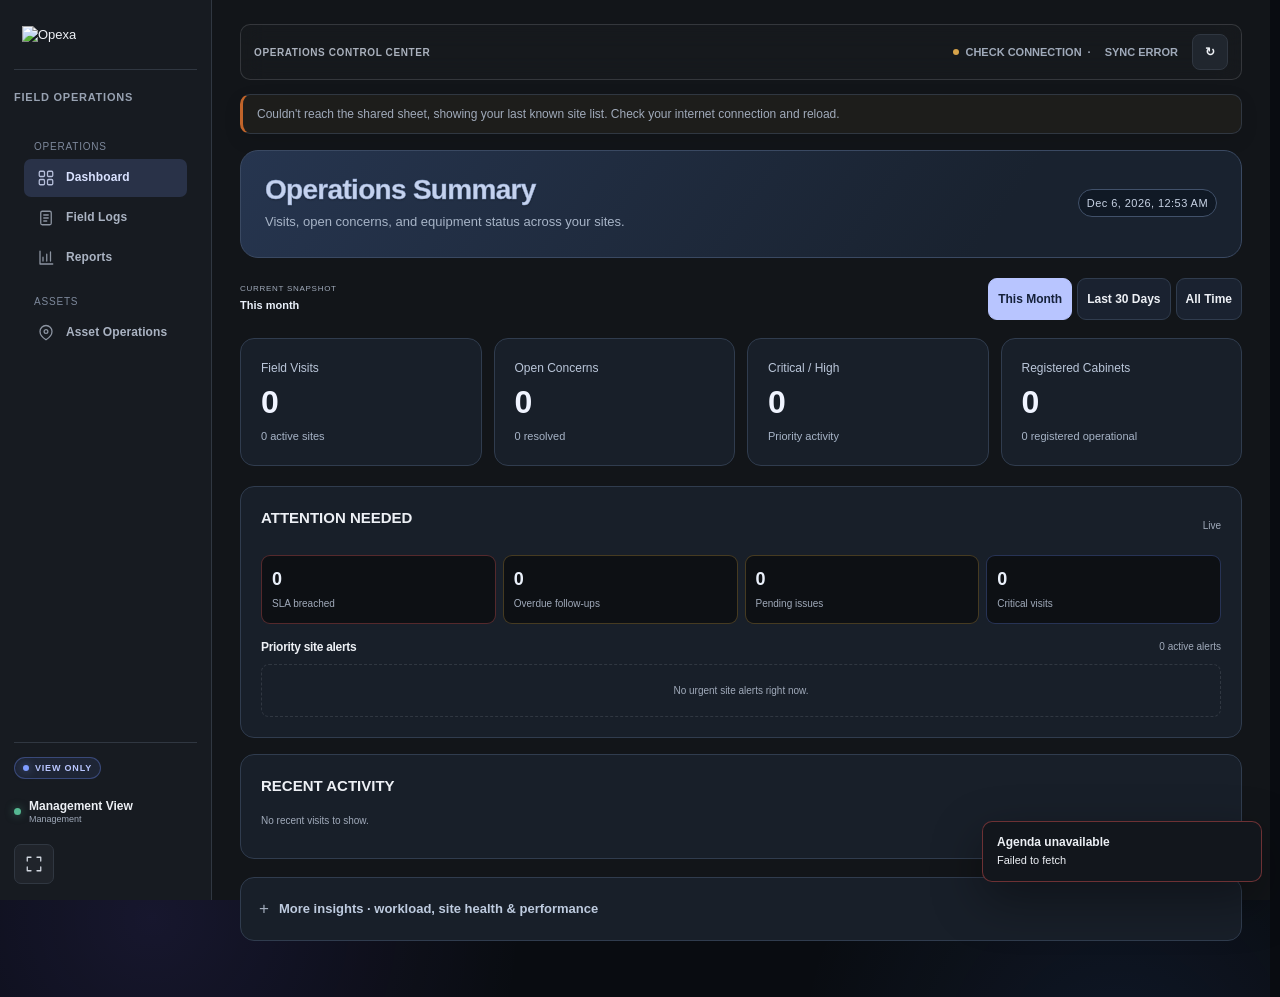
==== commit d1f314e8: "Simplify field log filters and refine summary headings" ====
--- a/index.html
+++ b/index.html
@@ -3826,8 +3826,7 @@
   <div class="panel active" id="panel-dashboard">
     <div class="dashboard-head dashboard-head-premium">
       <div class="dashboard-title-block">
-        <span class="dashboard-eyebrow">FIELD OPERATIONS</span>
-        <h2>Today at a glance</h2>
+        <h2 class="operations-summary-title">Operations Summary</h2>
         <p>Visits, open concerns, and equipment status across your sites.</p>
       </div>
       <div class="dashboard-date" id="dashboard-date"></div>
@@ -10398,3 +10397,26 @@
  #panel-report .report-actions button::before{display:block;line-height:1!important;margin:0!important;padding:0!important}
 }
 </style>
+
+<style id="report-toolbar-actions-removed">
+body #panel-report .period-select .report-actions{display:none!important}
+</style>
+
+<style id="mobile-asset-navigation-fit">
+@media(max-width:900px){
+ body #panel-inventory #asset-groups{display:grid!important;grid-template-columns:repeat(2,minmax(0,1fr))!important;width:100%!important;max-width:100%!important;min-width:0!important;gap:6px!important;overflow:visible!important;box-sizing:border-box;padding:5px!important}
+ body #panel-inventory #asset-groups button{width:100%!important;max-width:100%!important;min-width:0!important;min-height:44px!important;margin:0!important;padding:10px 6px!important;white-space:normal!important;overflow-wrap:anywhere;line-height:1.25!important;font-size:12px!important;box-sizing:border-box}
+}
+</style>
+
+<style id="operations-summary-title-outline">
+body #panel-dashboard .dashboard-head-premium h2.operations-summary-title{color:#c5d2ee!important;font-weight:600!important;-webkit-text-stroke:.45px #91a8d2;text-shadow:0 1px 2px rgba(0,0,0,.35);}
+</style>
+
+<style id="report-heading-outline">
+body #panel-report .brief-header h1{color:#c5d2ee!important;font-weight:600!important;-webkit-text-stroke:.45px #91a8d2;text-shadow:0 1px 2px rgba(0,0,0,.35)}
+body #panel-report .brief-header .brief-eyebrow{color:#b5c5e5!important;font-weight:600!important;-webkit-text-stroke:.2px #91a8d2}
+@media print{body #panel-report .brief-header h1,body #panel-report .brief-header .brief-eyebrow{-webkit-text-stroke:0;text-shadow:none;color:#111!important}}
+</style>
+
+<script src="log-filters.js"></script>
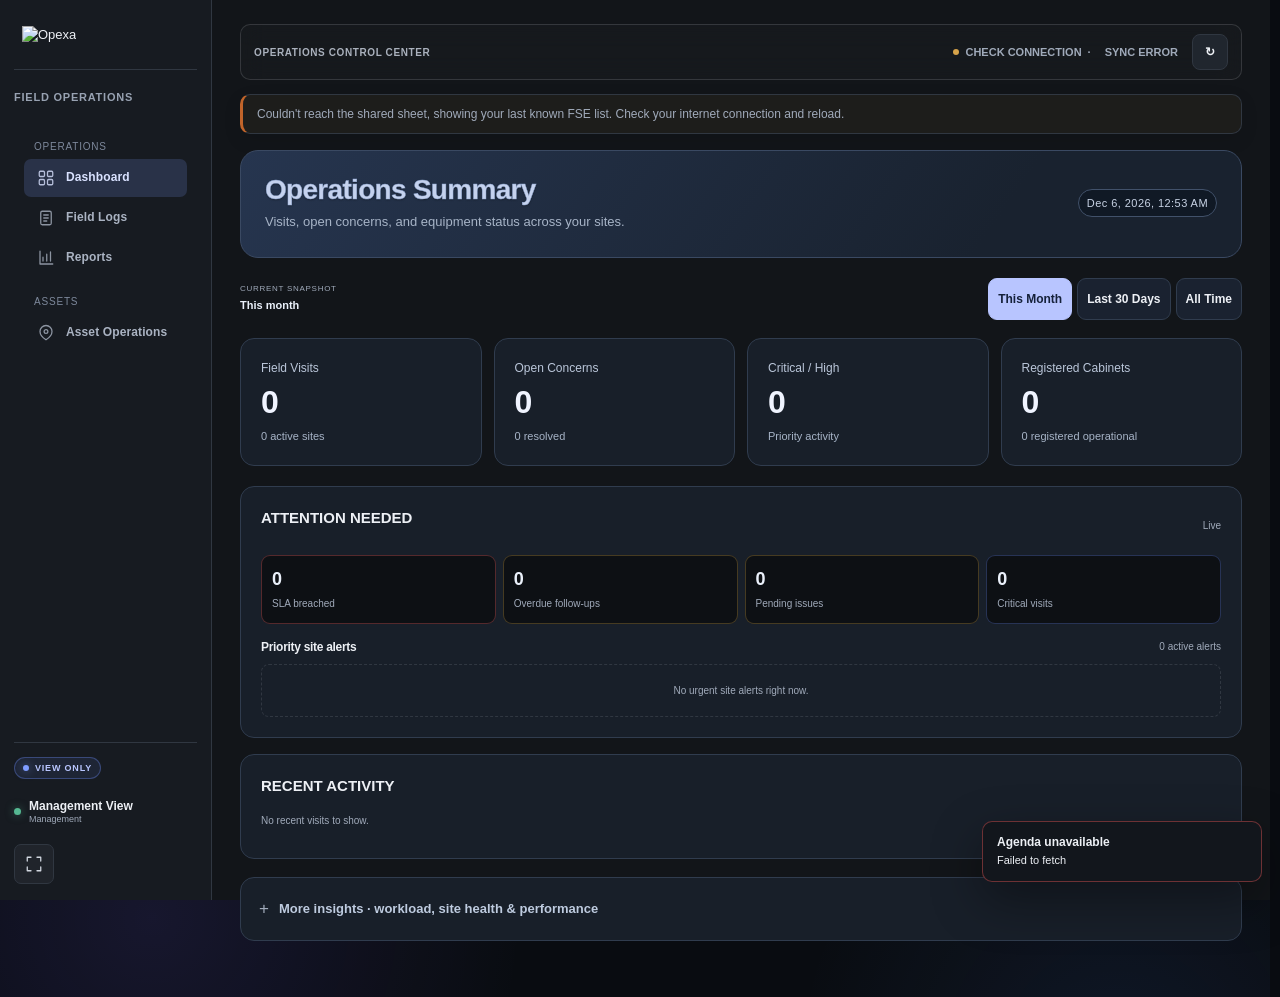
==== commit 18c4069a: "Ensure viewer report heading colors match io styling" ====
--- a/index.html
+++ b/index.html
@@ -10410,13 +10410,13 @@
 </style>
 
 <style id="operations-summary-title-outline">
-body #panel-dashboard .dashboard-head-premium h2.operations-summary-title{color:#c5d2ee!important;font-weight:600!important;-webkit-text-stroke:.45px #91a8d2;text-shadow:0 1px 2px rgba(0,0,0,.35);}
+body.view-only-mode #panel-dashboard .dashboard-head-premium h2.operations-summary-title{color:#c5d2ee!important;font-weight:600!important;-webkit-text-stroke:.45px #91a8d2;text-shadow:0 1px 2px rgba(0,0,0,.35);}
 </style>
 
 <style id="report-heading-outline">
-body #panel-report .brief-header h1{color:#c5d2ee!important;font-weight:600!important;-webkit-text-stroke:.45px #91a8d2;text-shadow:0 1px 2px rgba(0,0,0,.35)}
-body #panel-report .brief-header .brief-eyebrow{color:#b5c5e5!important;font-weight:600!important;-webkit-text-stroke:.2px #91a8d2}
-@media print{body #panel-report .brief-header h1,body #panel-report .brief-header .brief-eyebrow{-webkit-text-stroke:0;text-shadow:none;color:#111!important}}
+body.view-only-mode #panel-report .brief-header h1{color:#c5d2ee!important;font-weight:600!important;-webkit-text-stroke:.45px #91a8d2;text-shadow:0 1px 2px rgba(0,0,0,.35)}
+body.view-only-mode #panel-report .brief-header .brief-eyebrow{color:#b5c5e5!important;font-weight:600!important;-webkit-text-stroke:.2px #91a8d2}
+@media print{body.view-only-mode #panel-report .brief-header h1,body.view-only-mode #panel-report .brief-header .brief-eyebrow{-webkit-text-stroke:0;text-shadow:none;color:#111!important}}
 </style>
 
 <script src="log-filters.js"></script>
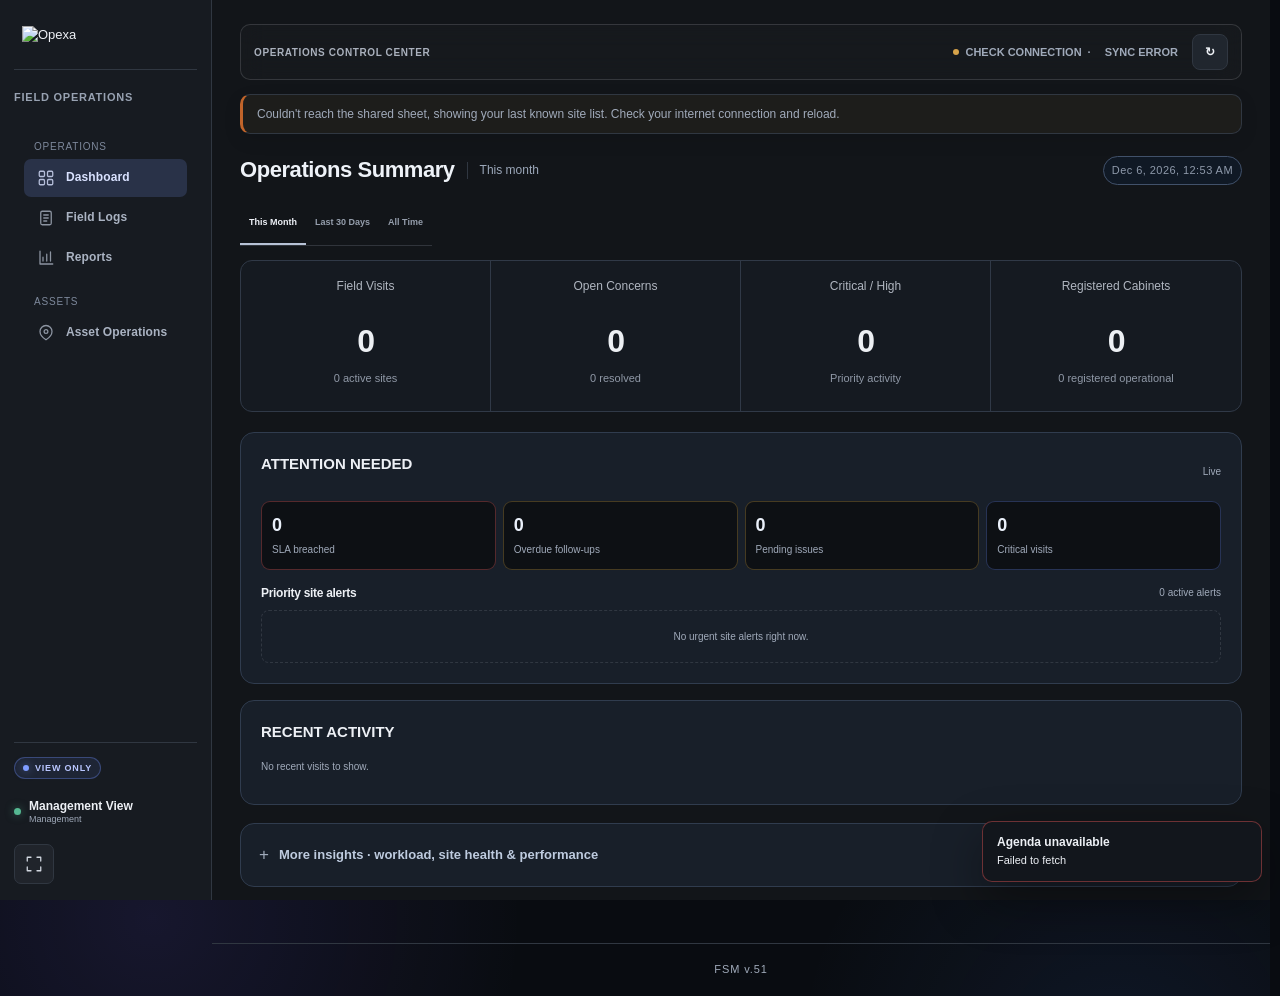
==== commit 46498772: "Sync FSEView with current IO interface and preserve public read-only access" ====
--- a/index.html
+++ b/index.html
@@ -1,13 +1,36 @@
+<!-- FSM MASTER V58: Removed Add/Remove FSE (+/-) controls from New Visit; preserved FSE selection and supporting FSE chips. -->
 <!DOCTYPE html>
-<!-- VIEW ONLY V37: responsive Asset Operations loading feedback -->
-<!-- VIEW ONLY V36: snappy Asset Operations navigation -->
-<!-- VIEW ONLY V35: permanent cabinet numbering compatible -->
-<!-- VIEW ONLY V34: compatible with Master v33 smart visit-type flow -->
-
+<!-- MASTER V56: load cabinet data on New Visit and keep dropdown fallback -->
+<!-- MASTER V94: use the v47 cabinet data-loading path; uppercase New Visit labels -->
+<!-- MASTER V93: surface cabinet picker load failures and add retry -->
+<!-- MASTER V92: restore visible multi-cabinet checklist in New Visit -->
+<!-- MASTER V91: v47-inspired New Visit visual restoration -->
+<!-- MASTER V83: match multi-cabinet choices from site-filtered cabinet labels -->
+<!-- MASTER V82: restore cached multi-cabinet choices after site selection -->
+<!-- MASTER V81: visible cabinet fallback + align visit mode with visit type -->
+<!-- MASTER V80: restore site-specific cabinet choices in New Visit -->
+<!-- MASTER V79: cleaner Dashboard and New Visit presentation -->
+<!-- MASTER V78: restore cabinet choices when asset load state is stale -->
+<!-- MASTER V77: keep cabinet picker updates lightweight and responsive -->
+<!-- MASTER V58: form errors clear after correction; category choices synced -->
+<!-- MASTER V57: clearer mobile visit form and accessible category choices -->
+<!-- MASTER V56: mobile save action stays in flow below attachments -->
+<!-- MASTER V55: one mobile save action; remove duplicate form button -->
+<!-- MASTER V54: mobile cabinet cards + primary bottom navigation -->
+<!-- MASTER V53: mobile touch targets + attachment and cabinet layout refinements -->
+<!-- MASTER V52: stable seamless upload + on-demand attachment previews -->
+<!-- MASTER V45: seamless Google Drive attachments; attachment controls always visible in New Visit -->
+<!-- MASTER V40: responsive background attachment upload + mobile upload UI -->
+<!-- MASTER V39: visit attachments stored privately in Google Drive -->
+<!-- MASTER V38: responsive Asset Operations loading feedback -->
+<!-- MASTER V37: snappy Asset Operations navigation -->
+<!-- MASTER V36: permanent cabinet numbering + allocation prefix renaming -->
+<!-- MASTER V34: FSE can view Token + TeamViewer; editing remains management-only -->
 <html lang="en">
 <head>
-  
   <meta name="theme-color" content="#10151d">
+  <meta name="mobile-web-app-capable" content="yes">
+  <meta name="apple-mobile-web-app-capable" content="yes">
 <meta name="viewport" content="width=device-width, initial-scale=1, viewport-fit=cover">
 <meta charset="UTF-8">
 <title>Opexa · Management View</title>
@@ -856,6 +879,79 @@
 }
 
 </style>
+<style id="new-visit-uppercase-labels">
+@media (max-width: 900px) {
+#panel-log .smart-visit-form .field>label,#panel-log .smart-visit-form .field-label{ text-transform:uppercase!important; letter-spacing:.065em!important; }
+#panel-log .smart-visit-form .field>label .field-required,#panel-log .smart-visit-form .field>label .muted{ text-transform:none!important; letter-spacing:0!important; }
+}
+</style>
+
+
+
+<style id="dashboard-and-visit-clarity-v79">
+@media (max-width: 900px) {
+/* Scoped visual cleanup for Dashboard and New Visit only. */
+#panel-dashboard{max-width:1180px;margin:0 auto}
+#panel-dashboard .dashboard-head-premium{align-items:center;gap:18px;margin:0 0 18px;padding:20px 22px;border:1px solid var(--line);border-radius:14px;background:linear-gradient(115deg,rgba(109,140,255,.09),rgba(17,19,23,.72) 55%)}
+#panel-dashboard .dashboard-eyebrow{display:block!important;margin-bottom:6px;color:#9eafff!important;font-size:10px!important;font-weight:700;letter-spacing:.12em}
+#panel-dashboard .dashboard-head-premium h2{margin:0;color:#f1f3f5;font-size:24px!important;font-weight:650!important;letter-spacing:-.035em}
+#panel-dashboard .dashboard-head-premium p{max-width:600px;margin:6px 0 0;color:#9ba4b2!important;font-size:12px!important;line-height:1.5!important}
+#panel-dashboard .dashboard-date{padding:8px 10px;border:1px solid rgba(255,255,255,.08);border-radius:8px;background:rgba(10,12,16,.36);white-space:nowrap}
+#panel-dashboard .mgmt-period-bar{display:flex;align-items:center;justify-content:space-between;gap:14px;margin:0 0 16px;padding:12px 14px;border:1px solid var(--line);border-radius:12px;background:#11151a}
+#panel-dashboard .mgmt-period-bar>div:first-child{display:grid;gap:3px;color:#8e96a3;font-size:10px}
+#panel-dashboard .mgmt-period-bar>div:first-child b{color:#e1e6ef;font-size:12px;font-weight:600}
+#panel-dashboard .mgmt-period-actions{display:flex;flex-wrap:wrap;gap:6px}
+#panel-dashboard .mgmt-period-actions .btn-secondary{min-height:34px;padding:0 11px;color:#aab3c1;font-size:11px}
+#panel-dashboard .mgmt-period-actions .btn-secondary.active{border-color:rgba(142,163,255,.42);background:rgba(109,140,255,.12);color:#dbe3ff}
+#panel-dashboard .mgmt-snapshot{display:grid;grid-template-columns:repeat(4,minmax(0,1fr));gap:10px;margin:0 0 16px}
+#panel-dashboard .mgmt-snapshot>.mgmt-kpi:nth-child(n+5){display:none!important}
+#panel-dashboard .mgmt-kpi,#panel-dashboard .mgmt-kpi:first-child{min-width:0;padding:14px 16px!important;border:1px solid var(--line)!important;border-radius:11px!important;background:#11151a!important}
+#panel-dashboard .mgmt-kpi>span{color:#9ba5b4!important;font-size:10px!important;font-weight:600;letter-spacing:.04em}
+#panel-dashboard .mgmt-kpi b{display:block;margin-bottom:4px;color:#edf0f5;font-size:24px!important;font-weight:650}
+#panel-dashboard .mgmt-kpi small{color:#929cab!important;font-size:10px!important;line-height:1.4}
+#panel-dashboard .chart-card{padding:16px 18px;border:1px solid var(--line);border-radius:12px;background:#11151a;box-shadow:none}
+#panel-dashboard .chart-card h2{margin:0 0 12px;color:#dfe4ed;font-size:13px;font-weight:600;letter-spacing:0}
+#panel-dashboard>.chart-card{margin:0 0 14px}
+#panel-dashboard .calm-recent-row{align-items:center;min-height:54px;padding:10px 2px}
+#panel-dashboard .calm-recent-row button{color:#e2e7f0;font-weight:550}
+#panel-dashboard .calm-recent-row button:hover{color:#b8c7ff}
+#panel-dashboard .calm-recent-row small{color:#8e96a3;font-size:10px}
+#panel-dashboard .calm-recent-row>span{padding:4px 8px;border:1px solid rgba(255,255,255,.08);border-radius:99px;color:#b6bfce;font-size:10px}
+#panel-dashboard .calm-disclosure{margin-top:16px;border:1px solid var(--line);border-radius:12px;background:#11151a}
+#panel-dashboard .calm-disclosure>summary{padding:13px 15px}
+#panel-dashboard .calm-disclosure[open]>summary{border-bottom:1px solid var(--line)}
+#panel-dashboard .calm-disclosure>:not(summary){margin-right:14px;margin-left:14px}
+
+#panel-log .smart-section-head{align-items:center;gap:11px}
+#panel-log .smart-section-head>span{display:grid;place-items:center;width:30px!important;height:30px;flex:0 0 30px;border:1px solid rgba(167,184,255,.15);border-radius:9px;background:rgba(109,140,255,.09)!important;color:#aebeff!important;font-size:10px;font-weight:650}
+#panel-log .smart-section-head b{display:block;color:#e4e9f1;font-size:14px;font-weight:650;letter-spacing:-.01em}
+#panel-log .smart-section-head small{display:block!important;margin-top:3px;color:#929cab;font-size:10px;line-height:1.45}
+#panel-log #visit-draft-controls{display:flex;align-items:center;gap:8px;min-height:38px;margin:0 auto 12px;padding:6px 10px;border:1px solid rgba(255,255,255,.07);border-radius:9px;background:rgba(17,21,26,.65);color:#929cab;font-size:10px}
+#panel-log #visit-draft-controls span{flex:1;min-width:0}
+#panel-log #visit-draft-controls .btn-secondary{min-height:30px;padding:0 9px;font-size:10px}
+#panel-log .field>label,#panel-log .field-label{color:#d0d7e2!important;font-size:12px!important;font-weight:600!important;letter-spacing:0!important;text-transform:none!important}
+#panel-log .field-required{vertical-align:middle}
+#panel-log .cat-opt{min-height:44px!important}
+#panel-log .visit-more-details{border-color:rgba(226,233,245,.10)}
+#panel-log .visit-attachments-box{border-radius:11px}
+#panel-log #err-msg:empty{display:none}
+@media(max-width:900px){
+ #panel-dashboard .dashboard-head-premium{align-items:flex-start;margin-bottom:12px;padding:15px 14px}
+ #panel-dashboard .dashboard-head-premium h2{font-size:20px!important}
+ #panel-dashboard .dashboard-date{align-self:flex-start;font-size:9px}
+ #panel-dashboard .mgmt-period-bar{align-items:flex-start;flex-direction:column;padding:11px}
+ #panel-dashboard .mgmt-period-actions{display:grid;width:100%;grid-template-columns:repeat(3,minmax(0,1fr))}
+ #panel-dashboard .mgmt-period-actions .btn-secondary{padding:0 5px;font-size:10px}
+ #panel-dashboard .mgmt-snapshot{gap:8px}
+ #panel-dashboard .mgmt-kpi,#panel-dashboard .mgmt-kpi:first-child{padding:11px 12px!important}
+ #panel-dashboard .mgmt-kpi b{font-size:21px!important}
+ #panel-dashboard .chart-card{padding:14px}
+ #panel-log #visit-draft-controls{flex-wrap:wrap}
+ #panel-log .smart-section-head small{max-width:34ch}
+}
+@media(prefers-reduced-motion:reduce){#panel-dashboard *,#panel-log *{scroll-behavior:auto!important;animation:none!important;transition:none!important}}
+}
+</style>
 
 <style>
 #visit-spare-box{margin-top:12px;border:1px solid rgba(123,97,255,.18)!important;background:linear-gradient(135deg,rgba(123,97,255,.055),rgba(79,140,255,.025))!important}
@@ -2532,7 +2628,7 @@
     width:100%!important;
     min-width:0!important;
   }
-  #add-fse-btn,#remove-fse-btn,#add-site-btn{
+  #add-site-btn{
     flex:0 0 48px!important;
     width:48px!important;
     height:48px!important;
@@ -2709,7 +2805,6 @@
   .mobile-save-fab{left:10px;right:10px}
 }
 </style>
-
 
 <style>
 /* Production login refinements */
@@ -3052,6 +3147,140 @@
 }
 </style>
 <style>.utility-strip{display:flex;align-items:center;flex-wrap:wrap;gap:8px;margin:0 0 14px;font-size:12px;color:var(--ink-soft)}.utility-strip>span{flex:1;min-width:160px}.utility-strip [hidden]{display:none!important}</style>
+
+
+<style id="visit-attachments-ui">
+.visit-attachments-box{
+  display:block!important;margin-top:16px;padding:16px;border:1px solid var(--line);border-radius:14px;background:var(--card);
+}
+.visit-attachments-head{display:flex;align-items:flex-start;justify-content:space-between;gap:12px;margin-bottom:12px}
+.visit-attachments-head h2{font-size:12px;margin:0 0 3px}
+.visit-attachments-head p{margin:0;color:var(--ink-soft);font-size:11px}
+.visit-attachment-actions{display:flex;gap:8px;flex-wrap:wrap}
+.visit-attachment-pick{
+  display:inline-flex;align-items:center;justify-content:center;gap:7px;min-height:36px;padding:0 12px;
+  border:1px solid var(--line);border-radius:9px;background:var(--surface);color:var(--ink);font:600 11px/1 'Segoe UI',sans-serif;cursor:pointer;
+}
+.visit-attachment-pick:hover{border-color:var(--accent)}
+.visit-attachment-pending{display:grid;gap:7px;margin-top:10px}
+.visit-attachment-pending:empty{display:none}
+.visit-attachment-pending-row{
+  display:grid;grid-template-columns:minmax(0,1fr) auto auto;gap:10px;align-items:center;padding:9px 10px;border:1px solid var(--line);border-radius:9px;background:var(--bg);
+}
+.visit-attachment-pending-row b{display:block;font-size:11px;white-space:nowrap;overflow:hidden;text-overflow:ellipsis}
+.visit-attachment-pending-row small{color:var(--ink-soft);font-size:10px}
+.visit-attachment-remove{border:0;background:transparent;color:var(--danger,#c94b4b);cursor:pointer;font-size:16px;line-height:1}
+.visit-attachment-help{margin-top:9px;color:var(--ink-soft);font-size:10px}
+.vd-attachments{margin-top:14px}
+ .vd-attachment-list{display:grid;grid-template-columns:repeat(auto-fit,minmax(min(100%,260px),1fr));gap:14px;margin-top:12px;align-items:start}
+.vd-attachment-row{
+  min-width:0;overflow:hidden;display:flex;flex-direction:column;gap:0;border:1px solid var(--line);border-radius:12px;background:var(--surface);
+}
+.vd-attachment-thumb{
+  position:relative;width:100%;height:132px;display:grid;place-items:center;overflow:hidden;background:var(--bg);border-bottom:1px solid var(--line);color:var(--ink-soft);font-size:11px;text-align:center;
+}
+.vd-attachment-thumb img{display:block;width:100%;height:100%;object-fit:contain;cursor:zoom-in;background:var(--bg)}
+.vd-attachment-thumb .vd-thumb-placeholder{display:flex;flex-direction:column;align-items:center;justify-content:center;gap:8px;padding:18px;max-width:100%;overflow-wrap:anywhere}
+.vd-attachment-thumb .vd-thumb-placeholder strong{font-size:24px;font-weight:500;line-height:1}
+.vd-attachment-thumb .vd-thumb-placeholder small{font-size:10px;color:var(--ink-soft)}
+.vd-attachment-thumb .vd-thumb-spinner{width:18px;height:18px;border:2px solid var(--line);border-top-color:var(--accent);border-radius:50%;animation:asset-view-spin .72s linear infinite}
+.vd-attachment-card-info{width:100%;min-width:0;padding:12px;display:grid;gap:7px}
+.vd-attachment-name{min-width:0}
+.vd-attachment-name b{display:block;font-size:12px;line-height:1.45;overflow-wrap:anywhere}
+.vd-attachment-name small{display:block;color:var(--ink-soft);font-size:10px;line-height:1.45;margin-top:4px}
+.vd-attachment-buttons{display:flex;gap:6px;flex-wrap:wrap;justify-content:flex-start;margin-top:2px}
+.vd-attachment-buttons button{min-height:38px;padding:0 10px;font-size:10px}
+.vd-attachment-loading{display:flex;align-items:center;gap:8px;padding:12px 0;color:var(--ink-soft);font-size:11px}
+.vd-attachment-loading .mini-spin{width:14px;height:14px;flex:0 0 14px;border:2px solid var(--line);border-top-color:var(--accent);border-radius:50%;animation:asset-view-spin .72s linear infinite}
+.vd-attachment-empty{padding:10px 0;color:var(--ink-soft);font-size:11px}
+.vd-attachment-uploading{display:flex;align-items:center;gap:8px;color:var(--ink-soft);font-size:10px;margin-top:8px}
+.vd-attachment-uploading .mini-spin{width:13px;height:13px;border:2px solid var(--line);border-top-color:var(--accent);border-radius:50%;animation:asset-view-spin .72s linear infinite}
+@media(max-width:700px){
+  .visit-attachments-head{display:grid}
+  .visit-attachment-actions{width:100%}
+  .visit-attachment-pick{flex:1}
+  .vd-attachment-list{grid-template-columns:1fr}
+  .vd-attachment-thumb{height:min(58vw,210px);min-height:150px}
+  .vd-attachment-card-info{padding:12px}
+  .vd-attachment-buttons{display:grid;grid-template-columns:repeat(auto-fit,minmax(88px,1fr));gap:8px}
+  .vd-attachment-buttons button{min-height:44px;font-size:11px}
+  .vd-attachment-loading{min-height:44px}
+}
+
+.attachment-upload-dock{
+  position:fixed;right:18px;bottom:18px;z-index:100020;width:min(430px,calc(100vw - 36px));
+  border:1px solid var(--line);border-radius:14px;background:var(--card);box-shadow:0 20px 55px #0006;
+  overflow:hidden;transform:translateY(18px);opacity:0;pointer-events:none;transition:.18s ease;
+}
+.attachment-upload-dock.show{transform:none;opacity:1;pointer-events:auto}
+.attachment-upload-dock-head{display:flex;align-items:flex-start;justify-content:space-between;gap:10px;padding:13px 14px 10px;border-bottom:1px solid var(--line)}
+.attachment-upload-dock-head b{display:block;font-size:12px}
+.attachment-upload-dock-head small{display:block;margin-top:3px;color:var(--ink-soft);font-size:10px}
+.attachment-upload-dock-close{border:0;background:transparent;color:var(--ink-soft);cursor:pointer;font-size:18px;line-height:1;padding:2px 4px}
+.attachment-upload-progress{height:3px;background:var(--bg);overflow:hidden}
+.attachment-upload-progress>span{display:block;height:100%;width:0;background:var(--accent);transition:width .18s ease}
+.attachment-upload-files{display:grid;gap:0;max-height:280px;overflow:auto}
+.attachment-upload-file{display:grid;grid-template-columns:28px minmax(0,1fr) 46px;gap:9px;align-items:center;padding:10px 14px;border-bottom:1px solid var(--line)}
+.attachment-upload-file:last-child{border-bottom:0}
+.attachment-upload-file-icon{width:28px;height:28px;border-radius:7px;border:1px solid var(--line);display:grid;place-items:center;background:var(--bg);font-size:9px;font-weight:700}
+.attachment-upload-file-main{min-width:0}
+.attachment-upload-file-main b{display:block;white-space:nowrap;overflow:hidden;text-overflow:ellipsis;font-size:10px}
+.attachment-upload-file-main small{display:block;color:var(--ink-soft);font-size:9px;margin-top:2px}
+.attachment-upload-file-pct{text-align:right;font-size:10px;color:var(--ink-soft);font-variant-numeric:tabular-nums}
+.attachment-upload-file.done .attachment-upload-file-pct{color:#5fbf86}
+.attachment-upload-file.failed .attachment-upload-file-pct{color:var(--danger,#d45b5b)}
+.attachment-upload-dock-foot{display:flex;justify-content:space-between;gap:10px;align-items:center;padding:9px 14px;color:var(--ink-soft);font-size:9px;background:var(--surface)}
+.attachment-upload-dock-foot button{border:0;background:transparent;color:var(--accent);padding:0;cursor:pointer;font:600 10px/1 'Segoe UI',sans-serif}
+@media(max-width:700px){
+  .visit-attachments-box{padding:13px;border-radius:12px}
+  .visit-attachments-head{gap:10px}
+  .visit-attachments-head h2{font-size:13px}
+  .visit-attachments-head p{font-size:10px;line-height:1.45}
+  .visit-attachment-actions{display:grid;grid-template-columns:1fr 1fr;gap:8px}
+  .visit-attachment-pick{width:100%;min-height:44px;padding:0 8px;font-size:10px}
+  .visit-attachment-pending-row{grid-template-columns:minmax(0,1fr) auto;padding:10px}
+  .visit-attachment-pending-row>small:nth-child(2){display:none}
+  .visit-attachment-remove{min-width:36px;min-height:36px}
+  .visit-attachment-help{line-height:1.45}
+  .attachment-upload-dock{
+    left:0;right:0;bottom:0;width:100%;border-radius:16px 16px 0 0;border-left:0;border-right:0;border-bottom:0;
+    padding-bottom:max(0px,env(safe-area-inset-bottom));box-shadow:0 -14px 45px #0008;
+  }
+  .attachment-upload-files{max-height:38vh}
+  .attachment-upload-dock-head{padding:14px 16px 11px}
+  .attachment-upload-file{padding:11px 16px}
+  .attachment-upload-dock-foot{padding:10px 16px}
+}
+
+
+.attachment-preview-modal{
+  position:fixed;inset:0;z-index:100080;display:none;place-items:center;padding:20px;background:#000a;backdrop-filter:blur(3px)
+}
+.attachment-preview-modal.show{display:grid}
+.attachment-preview-card{
+  width:min(1280px,98vw);height:min(900px,96vh);max-height:96vh;display:grid;grid-template-rows:auto minmax(0,1fr) auto;
+  border:1px solid var(--line);border-radius:14px;background:var(--card);box-shadow:0 24px 70px #0009;overflow:hidden
+}
+.attachment-preview-head{display:flex;align-items:center;justify-content:space-between;gap:12px;padding:12px 14px;border-bottom:1px solid var(--line)}
+.attachment-preview-head b{display:block;min-width:0;white-space:nowrap;overflow:hidden;text-overflow:ellipsis;font-size:12px}
+.attachment-preview-close{border:0;background:transparent;color:var(--ink-soft);font-size:22px;line-height:1;cursor:pointer;padding:2px 6px}
+.attachment-preview-body{min-height:360px;display:grid;place-items:center;overflow:auto;background:#0b0e13;padding:10px}
+.attachment-preview-body img{display:block;width:auto;height:auto;max-width:100%;max-height:84vh;object-fit:contain;border-radius:8px}
+.attachment-preview-loading{display:grid;place-items:center;gap:10px;color:var(--ink-soft);font-size:11px;text-align:center;padding:36px}
+.attachment-preview-spinner{width:28px;height:28px;border:3px solid var(--line);border-top-color:var(--accent);border-radius:50%;animation:asset-view-spin .72s linear infinite}
+.attachment-preview-foot{display:flex;align-items:center;justify-content:space-between;gap:10px;padding:10px 14px;border-top:1px solid var(--line);background:var(--surface)}
+.attachment-preview-foot small{color:var(--ink-soft);font-size:9px}
+.attachment-preview-actions{display:flex;gap:8px;flex-wrap:wrap;justify-content:flex-end}
+@media(max-width:700px){
+  .attachment-preview-modal{padding:0;align-items:end}
+  .attachment-preview-card{width:100%;height:96vh;max-height:96vh;border-radius:16px 16px 0 0;border-left:0;border-right:0;border-bottom:0}
+  .attachment-preview-body{min-height:56vh;padding:6px}
+  .attachment-preview-body img{max-height:78vh}
+  .attachment-preview-foot{align-items:flex-start;flex-direction:column;padding-bottom:max(10px,env(safe-area-inset-bottom))}
+  .attachment-preview-actions{width:100%}.attachment-preview-actions button{flex:1;min-height:42px}
+}
+
+</style>
 
 <style id="asset-view-loading-feedback">
 #panel-inventory .inventory-subpanel{position:relative}
@@ -3407,6 +3636,7 @@
 
 </script>
 
+
 <style id="weekly-agenda-style">
 .agenda-editor{margin:14px 0 20px;padding:16px 18px;border:1px solid var(--line);border-radius:10px;background:var(--card)}
 .agenda-editor-head{display:flex;align-items:flex-start;justify-content:space-between;gap:16px;margin-bottom:10px}
@@ -3515,23 +3745,250 @@
 .brief-site-register .visit-remarks-table td:nth-child(5){width:25%!important;}
 .brief-site-register .visit-remarks-table td:first-child{white-space:nowrap!important;}
 </style>
+
+<style id="spare-part-modal-redesign">
+#spare-modal{padding:22px;overflow:auto;background:rgba(5,8,13,.76);backdrop-filter:blur(8px)}
+.spare-part-dialog{width:min(820px,96vw)!important;max-height:92vh;overflow:auto;padding:0!important;border:1px solid rgba(255,255,255,.10)!important;border-radius:16px!important;background:#11161d!important;box-shadow:0 30px 90px rgba(0,0,0,.48)}
+.spare-part-head{display:flex;justify-content:space-between;gap:20px;align-items:flex-start;padding:22px 24px 18px;border-bottom:1px solid var(--line);background:linear-gradient(180deg,rgba(255,255,255,.025),transparent)}
+.spare-part-kicker{margin-bottom:5px;color:var(--accent);font-size:9px;font-weight:800;letter-spacing:.13em;text-transform:uppercase}
+.spare-part-head h2{margin:0 0 5px;font-size:20px;letter-spacing:-.02em}
+.spare-part-head p{margin:0;color:var(--ink-soft);font-size:11px;line-height:1.5}
+.spare-part-close{flex:none;display:grid;place-items:center;width:34px;height:34px;border:1px solid var(--line);border-radius:8px;background:#171d25;color:var(--ink-soft);font-size:22px;line-height:1;cursor:pointer}
+.spare-part-close:hover{color:var(--ink);background:#202833}
+.spare-part-section{padding:18px 24px 4px}
+.spare-part-section+.spare-part-section{padding-top:15px}
+.spare-part-section-title{display:flex;align-items:flex-start;gap:10px;margin-bottom:12px}
+.spare-part-step{display:grid;place-items:center;min-width:28px;height:28px;border-radius:7px;background:var(--accent-soft);color:var(--accent);font-size:9px;font-weight:800}
+.spare-part-section-title b{display:block;font-size:12px;margin:1px 0 2px}
+.spare-part-section-title small{display:block;color:var(--ink-soft);font-size:9px;line-height:1.4}
+.spare-part-grid{display:grid;grid-template-columns:repeat(2,minmax(0,1fr));gap:11px 12px;padding:14px;border:1px solid rgba(255,255,255,.07);border-radius:10px;background:rgba(255,255,255,.018)}
+.spare-part-grid .field{min-width:0}
+.spare-part-grid .field label{display:flex;align-items:center;gap:3px;margin-bottom:6px;color:#aeb8c7;font-size:9px;font-weight:700;letter-spacing:.025em}
+.spare-part-grid .field label span{color:#e48a7b}
+.spare-part-grid input,.spare-part-grid select,.spare-part-grid textarea{width:100%;min-height:39px;border-radius:7px!important;background:#0d1218!important;border-color:#2a333f!important;font-size:11px!important}
+.spare-part-grid textarea{min-height:78px;resize:vertical;padding-top:10px}
+.spare-part-name-field{grid-column:span 1}
+.spare-part-stock-grid{grid-template-columns:120px 140px minmax(0,1fr)}
+.spare-part-remarks-field{grid-column:1/-1}
+.spare-part-error{margin:14px 24px 0}
+.spare-part-footer{position:sticky;bottom:0;display:flex;justify-content:space-between;align-items:center;gap:12px;margin-top:16px;padding:14px 24px;border-top:1px solid var(--line);background:rgba(17,22,29,.97);backdrop-filter:blur(8px)}
+.spare-part-footer>span{color:var(--ink-soft);font-size:9px}
+.spare-part-footer-actions{display:flex;gap:8px}
+.spare-part-footer-actions button{min-width:104px;min-height:36px}
+@media(max-width:680px){
+ #spare-modal{padding:10px}
+ .spare-part-head,.spare-part-section,.spare-part-footer{padding-left:15px;padding-right:15px}
+ .spare-part-grid,.spare-part-stock-grid{grid-template-columns:1fr}
+ .spare-part-footer{align-items:stretch;flex-direction:column}
+ .spare-part-footer-actions{display:grid;grid-template-columns:1fr 1fr}
+ .spare-part-footer-actions button{width:100%}
+}
+</style>
+
+
+<style id="spare-part-modal-position-fix">
+#spare-modal{
+  position:fixed!important;
+  inset:0!important;
+  z-index:99999!important;
+  display:none;
+  align-items:flex-start!important;
+  justify-content:center!important;
+  padding:5vh 18px 18px!important;
+  overflow-y:auto!important;
+}
+#spare-modal[style*="display: flex"],
+#spare-modal[style*="display:flex"]{
+  display:flex!important;
+}
+#spare-modal .spare-part-dialog{
+  position:relative!important;
+  margin:0 auto!important;
+  max-height:88vh!important;
+  overflow-y:auto!important;
+  overscroll-behavior:contain;
+}
+body:has(#spare-modal[style*="display: flex"]),
+body:has(#spare-modal[style*="display:flex"]){
+  overflow:hidden;
+}
+@media(max-width:680px){
+  #spare-modal{
+    padding:12px 8px!important;
+  }
+  #spare-modal .spare-part-dialog{
+    max-height:calc(100vh - 24px)!important;
+  }
+}
+</style>
+
+<style id="mobile-safe-area-polish">
+@media(max-width:900px){
+  .mobile-app-header{height:calc(64px + env(safe-area-inset-top));padding-top:env(safe-area-inset-top)}
+  .app-content{padding-bottom:calc(96px + env(safe-area-inset-bottom))!important}
+  .mobile-save-fab{bottom:max(10px,env(safe-area-inset-bottom))!important}
+}
+</style>
+
+<!-- v52: preserve Codex mobile layout; desktop visuals inherit v51 styling. -->
+<style id="dashboard-v50-desktop-restore">
+/* Restore the V50 dashboard presentation on desktop only; leave the Codex mobile layout intact. */
+@media (min-width: 901px) {
+  #panel-dashboard { max-width: none !important; margin: 0 !important; }
+  #panel-dashboard .dashboard-head-premium {
+    position: relative !important;
+    display: flex !important;
+    align-items: flex-end !important;
+    justify-content: space-between !important;
+    gap: 15px !important;
+    margin: 26px 0 22px !important;
+    padding: 0 2px 18px !important;
+    border: 0 !important;
+    border-bottom: 1px solid rgba(255,255,255,.065) !important;
+    border-radius: 0 !important;
+    background: transparent !important;
+    box-shadow: none !important;
+  }
+  #panel-dashboard .dashboard-head-premium::after {
+    content: "" !important;
+    position: absolute !important;
+    left: 0 !important;
+    bottom: -1px !important;
+    width: 92px !important;
+    height: 1px !important;
+    background: linear-gradient(90deg,rgba(109,140,255,.75),rgba(109,140,255,0)) !important;
+  }
+  #panel-dashboard .dashboard-title-block { min-width: 0 !important; }
+  #panel-dashboard .dashboard-eyebrow { display: none !important; }
+  #panel-dashboard .dashboard-head-premium h2 {
+    margin: 0 !important;
+    color: #f4f6f8 !important;
+    font-size: 24px !important;
+    font-weight: 680 !important;
+    line-height: 1.08 !important;
+    letter-spacing: -.025em !important;
+  }
+  #panel-dashboard .dashboard-head-premium p {
+    max-width: 650px !important;
+    margin: 7px 0 0 !important;
+    color: #818a98 !important;
+    font-size: 11px !important;
+    line-height: 1.45 !important;
+  }
+  #panel-dashboard .dashboard-date {
+    flex: 0 0 auto !important;
+    margin-bottom: 2px !important;
+    padding: 5px 8px !important;
+    border: 1px solid rgba(255,255,255,.06) !important;
+    border-radius: 999px !important;
+    background: rgba(255,255,255,.015) !important;
+    color: #747d8a !important;
+    font-size: 9px !important;
+    letter-spacing: .04em !important;
+    white-space: nowrap !important;
+  }
+  #panel-dashboard .mgmt-period-bar {
+    display: flex !important;
+    align-items: center !important;
+    justify-content: space-between !important;
+    gap: 12px !important;
+    margin: 0 0 12px !important;
+    padding: 10px 12px !important;
+    border: 1px solid var(--line) !important;
+    border-radius: 10px !important;
+    background: rgba(255,255,255,.018) !important;
+  }
+  #panel-dashboard .mgmt-period-bar > div:first-child span {
+    display: block !important;
+    color: var(--ink-soft) !important;
+    font-size: 8px !important;
+    letter-spacing: .09em !important;
+    text-transform: uppercase !important;
+  }
+  #panel-dashboard .mgmt-period-bar > div:first-child b { font-size: 11px !important; }
+  #panel-dashboard .mgmt-period-actions { display: flex !important; flex-wrap: wrap !important; gap: 5px !important; }
+  #panel-dashboard .mgmt-period-actions .btn-secondary { padding: 7px 9px !important; font-size: 9px !important; }
+  #panel-dashboard .mgmt-period-actions .active {
+    border-color: rgba(125,98,255,.45) !important;
+    background: rgba(125,98,255,.12) !important;
+    color: #fff !important;
+  }
+  #panel-dashboard .mgmt-snapshot {
+    display: grid !important;
+    grid-template-columns: repeat(4,minmax(0,1fr)) !important;
+    gap: 9px !important;
+    margin: 0 0 12px !important;
+  }
+  #panel-dashboard .mgmt-snapshot > .mgmt-kpi:nth-child(n+5) { display: none !important; }
+  #panel-dashboard .mgmt-kpi,
+  #panel-dashboard .mgmt-kpi:first-child {
+    position: relative !important;
+    min-width: 0 !important;
+    min-height: 0 !important;
+    padding: 8px 16px !important;
+    border: 0 !important;
+    border-left: 1px solid var(--line) !important;
+    border-radius: 0 !important;
+    background: transparent !important;
+    box-shadow: none !important;
+  }
+  #panel-dashboard .mgmt-kpi:first-child { border-left: 0 !important; }
+  #panel-dashboard .mgmt-kpi::after { display: none !important; }
+  #panel-dashboard .mgmt-kpi > span {
+    color: var(--ink-soft) !important;
+    font-size: 8px !important;
+    font-weight: 500 !important;
+    letter-spacing: .08em !important;
+    text-transform: uppercase !important;
+  }
+  #panel-dashboard .mgmt-kpi > b { display: block !important; margin: 8px 0 5px !important; font-size: 26px !important; line-height: 1.1 !important; }
+  #panel-dashboard .mgmt-kpi > small { margin-top: auto !important; color: var(--ink-soft) !important; font-size: 11px !important; }
+  #panel-dashboard .mgmt-grid { display: grid !important; grid-template-columns: repeat(2,minmax(0,1fr)) !important; gap: 10px !important; margin-bottom: 12px !important; }
+  #panel-dashboard .chart-card {
+    padding: 18px !important;
+    margin-bottom: 14px !important;
+    border: 1px solid var(--line) !important;
+    border-radius: 10px !important;
+    background: var(--card) !important;
+    box-shadow: none !important;
+  }
+  #panel-dashboard .chart-card h2 { color: var(--ink) !important; font-size: 13px !important; font-weight: 600 !important; letter-spacing: 0 !important; }
+  #panel-dashboard .section-title-row { display: flex !important; align-items: center !important; justify-content: space-between !important; gap: 12px !important; }
+  #panel-dashboard .section-title-row h2 { margin: 0 0 12px !important; }
+  #panel-dashboard .calm-disclosure { margin-top: 16px !important; border: 0 !important; border-top: 1px solid var(--line) !important; border-radius: 0 !important; background: transparent !important; }
+  #panel-dashboard .calm-disclosure > summary { padding: 14px 0 !important; }
+}
+</style>
+
+<style id="v57-cabinet-multi-choice-guard">
+#panel-log #f-cabinet-quick{display:none!important;visibility:hidden!important}
+#panel-log #cabinet-multi-picker{display:block!important;visibility:visible!important;min-height:40px;min-width:0;width:100%}
+#panel-log #cabinet-multi-picker .cabinet-picker-message{margin:8px 0;padding:10px 12px;font-size:12px;color:var(--ink-soft);border:1px dashed var(--line);border-radius:8px}
+#panel-log #cabinet-multi-picker .cabinet-picker-choices{width:100%}
+@media(max-width:900px){#panel-log #cabinet-multi-picker .cabinet-picker-choices{grid-template-columns:repeat(2,minmax(0,1fr))!important}}
+</style>
+
+<link rel="apple-touch-icon" href="./icons/apple-touch-icon.png">
+<meta name="apple-mobile-web-app-title" content="Opexa View">
 <link rel="icon" type="image/png" href="./icons/icon-192.png">
+<script defer src="./install.js"></script>
+<style>@media(min-width:901px){#panel-fieldlogs .fieldlogs-create-action{display:none!important}}</style>
 </head>
 <body>
 <div class="login-screen" id="login-screen">
   <div class="login-card">
     <img src="https://www.opexa.io/_next/static/media/logo.0ji5glv1jnv4q.png" alt="Opexa" class="login-logo">
-    <h1 class="login-title">Field Operations</h1>
-    <p class="login-sub">View dashboards, reports, field activity, and asset operations.</p>
+    <span class="login-kicker">OPEXA / FIELD OPERATIONS</span>
+
     <label for="login-user">Username</label>
     <input id="login-user" autocomplete="username" placeholder="Username">
     <label for="login-pass">Password</label>
-    <input id="login-pass" type="password" autocomplete="current-password" placeholder="Password">
+    <div class="login-password-wrap"><input id="login-pass" type="password" autocomplete="current-password" placeholder="Enter your password"><button type="button" id="login-password-toggle" aria-controls="login-pass" aria-label="Show password" aria-pressed="false">Show</button></div>
     <label class="login-remember"><input id="login-remember" type="checkbox"> Remember this device</label>
     <button class="login-btn" id="login-btn">Sign in</button>
-    <div id="login-connection" class="login-connection" role="status">● Ready to connect</div>
+    <div id="login-connection" class="login-connection" role="status" style="display:none"></div>
     <div class="login-error" id="login-error">Unable to sign in.</div>
-    <div class="login-note"><strong>Need help?</strong><br><span style="color:var(--ink-soft)">For login, sync, or system issues, contact:</span><br><strong>Opexa Field Operations Support</strong><br><a href="mailto:ian@endlessmotion.ph" style="color:inherit;text-decoration:none">ian@endlessmotion.ph</a><br><small style="color:var(--ink-soft)">Include the affected section and your username when reporting an issue.</small></div>
+    <div class="login-note" style="text-align:center">Need help? <a href="mailto:ian@endlessmotion.ph" style="color:#c2cefa;text-decoration:underline;text-underline-offset:3px">Contact support</a></div>
   </div>
 </div>
 <div class="wrap" id="app-shell" style="display:none">
@@ -3543,6 +4000,13 @@
     <button type="button" class="mobile-menu-btn" id="mobile-menu-btn" aria-label="Open menu">☰</button>
   </div>
 
+  <nav class="mobile-bottom-nav" id="mobile-bottom-nav" aria-label="Main navigation">
+    <button type="button" data-mobile-tab="report" class="active" aria-current="page"><svg viewBox="0 0 24 24" fill="none" stroke="currentColor" stroke-width="1.7" stroke-linecap="round" aria-hidden="true"><path d="M4 3v17h17M8 16v-5M13 16V7M18 16V4"/></svg><span>Reports</span></button>
+    <button type="button" data-mobile-tab="fieldlogs"><svg viewBox="0 0 24 24" fill="none" stroke="currentColor" stroke-width="1.7" stroke-linecap="round" aria-hidden="true"><rect x="5" y="3" width="14" height="18" rx="2"/><path d="M9 8h6M9 12h6M9 16h4"/></svg><span>Logs</span></button>
+    <button type="button" data-mobile-tab="dashboard"><svg viewBox="0 0 24 24" fill="none" stroke="currentColor" stroke-width="1.7" aria-hidden="true"><rect x="3" y="3" width="7" height="7" rx="1.5"/><rect x="14" y="3" width="7" height="7" rx="1.5"/><rect x="3" y="14" width="7" height="7" rx="1.5"/><rect x="14" y="14" width="7" height="7" rx="1.5"/></svg><span>Home</span></button>
+    <button type="button" data-mobile-tab="inventory"><svg viewBox="0 0 24 24" fill="none" stroke="currentColor" stroke-width="1.7" stroke-linecap="round" stroke-linejoin="round" aria-hidden="true"><path d="M20 10c0 6-8 11-8 11S4 16 4 10a8 8 0 1 1 16 0Z"/><circle cx="12" cy="10" r="2.5"/></svg><span>Assets</span></button>
+  </nav>
+
   <div class="mobile-nav-backdrop" id="mobile-nav-backdrop"></div>
   <aside class="mobile-nav-drawer" id="mobile-nav-drawer" aria-hidden="true">
     <div class="mobile-drawer-head">
@@ -3550,10 +4014,10 @@
       <button type="button" id="mobile-menu-close" aria-label="Close menu">×</button>
     </div>
     <nav class="mobile-drawer-nav">
-      <button type="button" data-mobile-tab="log"><span><svg class="nav-outline-icon" viewBox="0 0 24 24" fill="none" stroke="currentColor" stroke-width="1.7" stroke-linecap="round" stroke-linejoin="round" aria-hidden="true" focusable="false"><path d="M12 5v14M5 12h14"/></svg></span><b>New Visit</b></button>
+      <button type="button" data-mobile-tab="log" class="active"><span><svg class="nav-outline-icon" viewBox="0 0 24 24" fill="none" stroke="currentColor" stroke-width="1.7" stroke-linecap="round" stroke-linejoin="round" aria-hidden="true" focusable="false"><path d="M12 5v14M5 12h14"/></svg></span><b>New Visit</b></button>
       <button type="button" class="fse-shared-mobile" data-mobile-tab="fieldlogs"><span><svg class="nav-outline-icon" viewBox="0 0 24 24" fill="none" stroke="currentColor" stroke-width="1.7" stroke-linecap="round" stroke-linejoin="round" aria-hidden="true" focusable="false"><rect x="5" y="3" width="14" height="18" rx="2"/><path d="M9 8h6M9 12h6M9 16h4"/></svg></span><b>Field Logs</b></button>
-      <button type="button" class="fse-shared-mobile active" data-mobile-tab="dashboard"><span><svg class="nav-outline-icon" viewBox="0 0 24 24" fill="none" stroke="currentColor" stroke-width="1.7" stroke-linecap="round" stroke-linejoin="round" aria-hidden="true" focusable="false"><rect x="3" y="3" width="7" height="7" rx="1.5"/><rect x="14" y="3" width="7" height="7" rx="1.5"/><rect x="3" y="14" width="7" height="7" rx="1.5"/><rect x="14" y="14" width="7" height="7" rx="1.5"/></svg></span><b>Dashboard</b></button>
-      <button type="button" data-mobile-tab="report" data-mobile-role="management"><span><svg class="nav-outline-icon" viewBox="0 0 24 24" fill="none" stroke="currentColor" stroke-width="1.7" stroke-linecap="round" stroke-linejoin="round" aria-hidden="true" focusable="false"><path d="M4 3v17h17M8 16v-5M13 16V7M18 16V4"/></svg></span><b>Reports</b></button>
+      <button type="button" class="fse-shared-mobile" data-mobile-tab="dashboard"><span><svg class="nav-outline-icon" viewBox="0 0 24 24" fill="none" stroke="currentColor" stroke-width="1.7" stroke-linecap="round" stroke-linejoin="round" aria-hidden="true" focusable="false"><rect x="3" y="3" width="7" height="7" rx="1.5"/><rect x="14" y="3" width="7" height="7" rx="1.5"/><rect x="3" y="14" width="7" height="7" rx="1.5"/><rect x="14" y="14" width="7" height="7" rx="1.5"/></svg></span><b>Dashboard</b></button>
+      <button type="button" data-mobile-tab="report"><span><svg class="nav-outline-icon" viewBox="0 0 24 24" fill="none" stroke="currentColor" stroke-width="1.7" stroke-linecap="round" stroke-linejoin="round" aria-hidden="true" focusable="false"><path d="M4 3v17h17M8 16v-5M13 16V7M18 16V4"/></svg></span><b>Reports</b></button>
       <button type="button" data-mobile-tab="inventory"><span><svg class="nav-outline-icon" viewBox="0 0 24 24" fill="none" stroke="currentColor" stroke-width="1.7" stroke-linecap="round" stroke-linejoin="round" aria-hidden="true" focusable="false"><path d="M20 10c0 6-8 11-8 11S4 16 4 10a8 8 0 1 1 16 0Z"/><circle cx="12" cy="10" r="2.5"/></svg></span><b>Asset Operations</b></button>
       <button type="button" data-mobile-tab="audit" data-mobile-role="management"><span><svg class="nav-outline-icon" viewBox="0 0 24 24" fill="none" stroke="currentColor" stroke-width="1.7" stroke-linecap="round" stroke-linejoin="round" aria-hidden="true" focusable="false"><path d="M3 11a9 9 0 1 1 2.6 7M3 4v7h7M12 7v5l3 2"/></svg></span><b>Audit Trail</b></button>
       <button type="button" data-mobile-tab="users" data-mobile-role="management"><span><svg class="nav-outline-icon" viewBox="0 0 24 24" fill="none" stroke="currentColor" stroke-width="1.7" stroke-linecap="round" stroke-linejoin="round" aria-hidden="true" focusable="false"><circle cx="9" cy="8" r="3"/><path d="M3 21v-2a6 6 0 0 1 12 0v2M16 5a3 3 0 0 1 0 6M17 15a5 5 0 0 1 4 5v1"/></svg></span><b>Users</b></button>
@@ -3570,12 +4034,12 @@
     <div class="app-brand"><img src="https://www.opexa.io/_next/static/media/logo.0ji5glv1jnv4q.png" alt="Opexa"><span class="app-brand-text"></span></div>
 <div class="field-ops-title-safe">Field Operations</div>
     <div class="app-nav nav-minimal">
-      <button type="button" class="tab nav-primary" data-tab="log"><span class="tab-icon"><svg class="nav-outline-icon" viewBox="0 0 24 24" fill="none" stroke="currentColor" stroke-width="1.7" stroke-linecap="round" stroke-linejoin="round" aria-hidden="true" focusable="false"><path d="M12 5v14M5 12h14"/></svg></span><span>New Visit</span></button>
+      <button type="button" class="tab nav-primary active" data-tab="log"><span class="tab-icon"><svg class="nav-outline-icon" viewBox="0 0 24 24" fill="none" stroke="currentColor" stroke-width="1.7" stroke-linecap="round" stroke-linejoin="round" aria-hidden="true" focusable="false"><path d="M12 5v14M5 12h14"/></svg></span><span>New Visit</span></button>
 
       <div class="nav-section-label">Operations</div>
-      <div class="tab fse-shared-tab active" data-tab="dashboard"><span class="tab-icon"><svg class="nav-outline-icon" viewBox="0 0 24 24" fill="none" stroke="currentColor" stroke-width="1.7" stroke-linecap="round" stroke-linejoin="round" aria-hidden="true" focusable="false"><rect x="3" y="3" width="7" height="7" rx="1.5"/><rect x="14" y="3" width="7" height="7" rx="1.5"/><rect x="3" y="14" width="7" height="7" rx="1.5"/><rect x="14" y="14" width="7" height="7" rx="1.5"/></svg></span><span>Dashboard</span></div>
+      <div class="tab fse-shared-tab" data-tab="dashboard"><span class="tab-icon"><svg class="nav-outline-icon" viewBox="0 0 24 24" fill="none" stroke="currentColor" stroke-width="1.7" stroke-linecap="round" stroke-linejoin="round" aria-hidden="true" focusable="false"><rect x="3" y="3" width="7" height="7" rx="1.5"/><rect x="14" y="3" width="7" height="7" rx="1.5"/><rect x="3" y="14" width="7" height="7" rx="1.5"/><rect x="14" y="14" width="7" height="7" rx="1.5"/></svg></span><span>Dashboard</span></div>
       <div class="tab fse-shared-tab" data-tab="fieldlogs"><span class="tab-icon"><svg class="nav-outline-icon" viewBox="0 0 24 24" fill="none" stroke="currentColor" stroke-width="1.7" stroke-linecap="round" stroke-linejoin="round" aria-hidden="true" focusable="false"><rect x="5" y="3" width="14" height="18" rx="2"/><path d="M9 8h6M9 12h6M9 16h4"/></svg></span><span>Field Logs</span></div>
-      <div class="tab" data-tab="report" data-role="management"><span class="tab-icon"><svg class="nav-outline-icon" viewBox="0 0 24 24" fill="none" stroke="currentColor" stroke-width="1.7" stroke-linecap="round" stroke-linejoin="round" aria-hidden="true" focusable="false"><path d="M4 3v17h17M8 16v-5M13 16V7M18 16V4"/></svg></span><span>Reports</span></div>
+      <div class="tab" data-tab="report"><span class="tab-icon"><svg class="nav-outline-icon" viewBox="0 0 24 24" fill="none" stroke="currentColor" stroke-width="1.7" stroke-linecap="round" stroke-linejoin="round" aria-hidden="true" focusable="false"><path d="M4 3v17h17M8 16v-5M13 16V7M18 16V4"/></svg></span><span>Reports</span></div>
 
       <div class="nav-section-label">Assets</div>
       <div class="tab" data-tab="inventory"><span class="tab-icon"><svg class="nav-outline-icon" viewBox="0 0 24 24" fill="none" stroke="currentColor" stroke-width="1.7" stroke-linecap="round" stroke-linejoin="round" aria-hidden="true" focusable="false"><path d="M20 10c0 6-8 11-8 11S4 16 4 10a8 8 0 1 1 16 0Z"/><circle cx="12" cy="10" r="2.5"/></svg></span><span>Asset Operations</span></div>
@@ -3589,7 +4053,7 @@
   <div class="app-content">
   <h1 style="display:none">Field Operations</h1>
   <p class="sub" style="display:none">Field service activity, visit records, and operational performance.</p>
-  <div class="mobile-page-head">
+  <div class="mobile-page-head is-new-visit">
     <div>
       <span class="mobile-page-kicker">FIELD OPERATIONS</span>
       <h1 id="mobile-page-title">New Field Visit</h1>
@@ -3601,7 +4065,7 @@
   </div>
   <div class="system-bar" id="system-bar">
     <span class="system-title">OPERATIONS CONTROL CENTER</span>
-    <span class="system-meta">
+      <span class="system-meta" id="system-meta">
       <span class="system-chip system-chip-online"><span class="online-dot"></span><span id="system-status">SYSTEM ONLINE</span></span>
       <span class="system-chip" id="system-sites">0 SITES</span>
       <span class="system-chip" id="system-fses">0 FSE</span>
@@ -3610,39 +4074,48 @@
   </div>
   <div class="banner" id="storage-banner">Couldn't reach the shared sheet. Check your internet connection and reload.</div>
 
-  <div class="panel" id="panel-log">
+  <div class="panel active" id="panel-log">
     <div class="ticket smart-visit-form">
-      <div class="smart-section-head"><span>01</span><div><b>Visit Information</b></div></div>
+      <div class="visit-step-progress" id="visit-step-progress" role="status" aria-live="polite"><span id="visit-step-count">Step 1 of 4</span><div class="visit-step-progress-track"><i id="visit-step-progress-fill"></i></div></div>
+      <div class="visit-step-panel" data-visit-step="1">
+
       <div class="row">
         <div class="field">
           <label>Date</label>
           <input type="date" id="f-date">
           <div class="week-hint" id="week-hint"></div>
         </div>
-        <div class="field" style="max-width:130px;">
+        <div class="field" id="visit-time-in-field" style="max-width:130px;display:none;">
           <label>Time in</label>
           <input type="time" id="f-time-in">
         </div>
-        <div class="field">
-          <label>Primary FSE</label>
+        <div class="field" id="primary-fse-field" data-role="management">
+          <label for="f-tech">Primary FSE</label>
           <div style="display:flex; gap:6px;">
             <select id="f-tech" style="flex:1;"></select>
-            <button type="button" id="add-fse-btn" title="Add FSE" style="width:36px; border:1px solid var(--line); border-radius:2px; background:var(--input-bg); font-size:16px; cursor:pointer; color:var(--ink-soft);">+</button>
-            <button type="button" id="remove-fse-btn" title="Remove selected FSE" style="width:36px; border:1px solid var(--line); border-radius:2px; background:var(--input-bg); font-size:14px; cursor:pointer; color:var(--ink-soft);">&minus;</button>
           </div>
-          <div class="team-support-box">
-            <div class="team-support-head"><span>With / Supporting FSEs</span><small>Optional — select everyone who joined the activity.</small></div>
-            <div id="f-supporting-options" class="team-chip-list"></div>
-          </div>
-          <div id="add-fse-row" style="display:none; gap:6px; margin-top:6px;">
-            <input type="text" id="new-fse-input" placeholder="New FSE name" style="flex:1;">
-            <button type="button" id="save-fse-btn" style="padding:0 12px; border:1px solid var(--line); border-radius:2px; background:var(--ink); color:var(--paper); font-size:12px; cursor:pointer;">Save</button>
-          </div>
+        </div>
+      </div>
+      <div class="row" id="visit-type-row">
+        <div class="field" id="field-visit-support-mode">
+          <label for="f-resolved-via">Support type</label>
+          <select id="f-resolved-via">
+            <option>Site visit</option>
+            <option>Remote</option>
+          </select>
+        </div>
+        <div class="field">
+          <label for="f-visit-type">Activity Type</label>
+          <select id="f-visit-type">
+            <option selected>Routine Visit</option><option>Breakdown / Incident</option><option>Preventive Maintenance</option><option>Installation</option><option>Post-Op</option><option>Pre-Ops</option>
+            <option>Pull-out</option><option>Transfer</option><option>Training</option><option>Ocular / Inspection</option>
+            <option hidden>Follow-up</option><option>Other</option>
+          </select>
         </div>
       </div>
       <div class="row">
         <div class="field">
-          <label>Client / site</label>
+            <label for="f-site">Client <span class="field-required">Required</span></label>
           <div style="display:flex; gap:6px;">
             <select id="f-site" style="flex:1;"></select>
             <button type="button" id="add-site-btn" title="Add new site" style="width:36px; border:1px solid var(--line); border-radius:9px; background:var(--input-bg); font-size:16px; cursor:pointer; color:var(--ink-soft);">+</button>
@@ -3652,34 +4125,46 @@
             <button type="button" id="save-site-btn" class="btn-secondary">Save</button>
           </div>
           <div class="err" id="site-err" style="display:none;">Enter a site name first.</div>
+          <div id="other-client-field" hidden style="margin-top:12px">
+            <label for="f-other-client">Client / site name <span class="field-required">Required</span></label>
+            <input id="f-other-client" type="text" maxlength="200" placeholder="Enter the client or site visited" aria-describedby="other-client-help">
+            <small id="other-client-help" class="muted">Used for this log, service form and reports. This will not add a client to the directory.</small>
+          </div>
         </div>
         <div class="field">
           <label>Cabinet <span class="muted">(optional)</span></label>
-          <select id="f-cabinet-quick">
+          <select id="f-cabinet-quick" tabindex="-1" aria-hidden="true">
             <option value="">No cabinet selected</option>
           </select>
-          <div class="cat-desc">Select the site first, then choose from only the cabinets assigned to that site.</div>
+          <div id="cabinet-multi-picker" class="cabinet-multi-picker" role="group" aria-label="Choose multiple cabinets">
+            <p class="cabinet-picker-message">Select a client to see its cabinets.</p>
+          </div>
+          <div class="cat-desc">Select one or more cabinets. Leave all unchecked if this visit is not cabinet-specific.</div>
         </div>
       </div>
       <div id="visit-cabinet-card" class="visit-cabinet-card" style="display:none"></div>
       <div id="site-profile" class="site-profile" style="display:none;"></div>
-      <div class="row">
-        <div class="field">
-          <label>Ticket / Incident # <span class="muted">(optional)</span></label>
-          <input type="text" id="f-ticket" placeholder="e.g. 839251">
+      <details class="visit-more-details" id="visit-additional-details" open>
+        <summary><span><b>Additional details</b></span><span class="visit-details-mark" aria-hidden="true">＋</span></summary>
+        <div class="row visit-additional-fields">
+          <div class="field">
+            <label for="f-ticket">Ticket / Incident # <span class="muted">(optional)</span></label>
+            <input type="text" id="f-ticket" placeholder="e.g. 839251">
+          </div>
+          <div class="field">
+            <label>Supporting FSEs <span class="muted">(optional)</span></label>
+            <div class="team-support-box">
+              <div class="team-support-head"><span>Who joined this activity?</span><small>Select everyone who supported the visit.</small></div>
+              <div id="f-supporting-options" class="team-chip-list"></div>
+            </div>
+          </div>
         </div>
-        <div class="field">
-          <label>Visit Type</label>
-          <select id="f-visit-type">
-            <option selected>Routine Visit</option><option>Breakdown / Incident</option><option>Preventive Maintenance</option><option>Installation</option><option>Post-Op</option><option>Pre-Ops</option>
-            <option>Pull-out</option><option>Transfer</option><option>Training</option><option>Ocular / Inspection</option>
-            <option>Follow-up</option><option>Other</option>
-          </select>
-        </div>
+      </details>
       </div>
-      <div class="smart-section-head"><span>02</span><div><b>Concern / Activity</b><small>Choose the category and only the relevant fields will remain visible.</small></div></div>
+      <div class="visit-step-panel" data-visit-step="2">
+      <div class="smart-section-head" id="concern-activity-section-head"><span>02</span><div><b>Concern / Activity</b></div></div>
       <div id="advanced-fields">
-      <div class="row">
+      <div class="row" id="visit-time-details" style="display:none;">
         <div class="field" style="max-width:150px;">
           <label>Time out</label>
           <input type="time" id="f-time-out">
@@ -3689,17 +4174,17 @@
           <input type="text" id="f-duration" placeholder="Auto-calculated" readonly>
         </div>
       </div>
-      <div class="row">
+      <div class="row" id="visit-category-row">
         <div class="field">
-          <label>Category</label>
-          <div class="cats" id="cat-picker">
-            <div class="cat-opt" data-cat="Hardware">Hardware</div>
-            <div class="cat-opt" data-cat="Software">Software</div>
-            <div class="cat-opt" data-cat="Network">Network</div>
-            <div class="cat-opt" data-cat="Backoffice">Back Office</div>
-            <div class="cat-opt" data-cat="General">General</div>
+          <div class="field-label" id="category-label">Category</div>
+          <div class="cats" id="cat-picker" role="group" aria-labelledby="category-label">
+            <button type="button" class="cat-opt" data-cat="Hardware" aria-pressed="false">Hardware</button>
+            <button type="button" class="cat-opt" data-cat="Software" aria-pressed="false">Software</button>
+            <button type="button" class="cat-opt" data-cat="Network" aria-pressed="false">Network</button>
+            <button type="button" class="cat-opt" data-cat="Backoffice" aria-pressed="false">Back Office</button>
+            <button type="button" class="cat-opt" data-cat="General" aria-pressed="false">General</button>
           </div>
-          <div class="cat-desc" id="cat-desc">Select a category to see what it covers.</div>
+          <div class="cat-desc" id="cat-desc"></div>
           <div id="issue-type-options" class="conditional-box" style="display:none; margin-top:10px;">
             <label id="issue-type-label">Issue Type</label>
             <select id="f-issue-type"></select>
@@ -3707,10 +4192,13 @@
           </div>
         </div>
       </div>
-      <div class="row">
+      <div class="row" id="visit-priority-status-row">
         <div class="field" style="max-width:180px;">
-          <label>Priority</label>
-          <select id="f-priority">
+          <label>Auto priority</label>
+          <span id="auto-priority-tag" class="priority-pill priority-Medium">Medium</span>
+          <small id="auto-priority-reason" class="cat-desc">Set from the selected concern.</small>
+          <input type="checkbox" id="f-operation-stopped" hidden aria-hidden="true" style="display:none!important">
+          <select id="f-priority" style="display:none;">
             <option>Critical</option>
             <option>High</option>
             <option selected>Medium</option>
@@ -3722,19 +4210,15 @@
           <select id="f-status">
             <option>Resolved</option>
             <option>Pending</option>
-            <option>Follow-up</option>
+            <option hidden>Follow-up</option>
           </select>
         </div>
       </div>
-      <div class="smart-section-head"><span>03</span><div><b>Action Taken</b><small>Record what was done and any next step required.</small></div></div>
+      </div>
+      </div>
+      <div class="visit-step-panel" data-visit-step="3">
+      <div class="smart-section-head" id="action-taken-section-head"><span>03</span><div><b>Action Taken</b></div></div>
       <div class="row" id="resolution-extra" style="display:none;">
-        <div class="field">
-          <label>Visit / Support Mode</label>
-          <select id="f-resolved-via">
-            <option>Site visit</option>
-            <option>Remote</option>
-          </select>
-        </div>
         <div class="field" id="field-time-resolved" style="max-width:150px;">
           <label>Time resolved</label>
           <input type="time" id="f-time-resolved">
@@ -3750,12 +4234,14 @@
           <input type="text" id="f-followup-reason" placeholder="What needs to be followed up?">
         </div>
       </div>
-      <div class="row">
+      <div class="row" id="field-resolution-action">
         <div class="field">
           <label>Resolution / Action Taken</label>
           <textarea id="f-resolution" placeholder="What was done to resolve or address the issue?"></textarea>
         </div>
       </div>
+      <details class="visit-more-details visit-equipment-details" id="visit-equipment-details" hidden>
+        <summary><span><b>Equipment & parts</b><small>Category-specific serials, materials, and tracked spares</small></span><span class="visit-details-mark" aria-hidden="true">＋</span></summary>
       <div class="row" id="field-resolution-type">
         <div class="field">
           <label>Resolution type</label>
@@ -3794,18 +4280,61 @@
           <div class="field"><label>Removed Part Location</label><input id="f-removed-location" placeholder="Warehouse / office / repair area"></div>
         </div>
       </div>
-
-      <div class="row">
+      </details>
+
+      <div class="row" id="visit-notes-row">
         <div class="field">
           <label>Issue / notes</label>
           <textarea id="f-notes" placeholder="What happened on this visit"></textarea>
         </div>
       </div>
+
       </div>
+      <div class="visit-step-panel" data-visit-step="4">
+      <div class="smart-section-head" id="visit-attachments-section-head"><span>04</span><div><b>Attachments</b><small>Optional site photos, screenshots, signed forms, or PDF documents.</small></div></div>
+      <div class="visit-attachments-box" id="visit-attachments-box">
+        <div class="visit-attachments-head">
+          <div>
+            <h2>Attachments <span class="muted">(optional)</span></h2>
+            <p>Files selected here will upload after the field visit is saved.</p>
+          </div>
+          <div class="visit-attachment-actions">
+            <label class="visit-attachment-pick">＋ Choose Files<input id="f-attachments" type="file" accept="image/jpeg,image/png,image/webp,application/pdf" multiple hidden></label>
+            <label class="visit-attachment-pick">📷 Take Photo<input id="f-attachment-camera" type="file" accept="image/*" capture="environment" hidden></label>
+          </div>
+        </div>
+        <div class="visit-attachment-pending" id="visit-attachment-pending"></div>
+        <div class="visit-attachment-help">JPG, PNG, WEBP, or PDF · up to 6 files per visit · no Google sign-in required for FSE users.</div>
+      </div>
+
+      <section class="visit-attachments-box" aria-labelledby="service-form-heading">
+        <h2 id="service-form-heading" style="font-size:14px">Service form</h2>
+        <div class="field"><label for="f-service-needed">Need a service form?</label><select id="f-service-needed"><option value="no">No — save field log only</option><option value="yes">Yes — include a service form</option></select></div>
+      </section>
+      </div>
+      <div class="visit-step-panel" data-visit-step="5">
+      <section class="visit-attachments-box" id="service-form-signing-section" aria-label="Service form names and signatures" hidden>
+        <h2 style="font-size:14px">Service form — names &amp; signatures</h2>
+        <div id="service-form-fields" hidden>
+          <p id="service-form-context" class="muted"></p>
+          <p class="muted">Technician and checked by use your account. Date, site, problem, action taken and remarks come from this field log.</p>
+          <div class="row"><div class="field"><label for="f-service-in">Site In</label><input type="time" id="f-service-in"></div><div class="field"><label for="f-service-out">Site Out</label><input type="time" id="f-service-out"></div></div>
+          <div class="field"><label for="f-service-manager">Venue Manager — printed name</label><input id="f-service-manager" type="text" maxlength="150" autocomplete="off"></div>
+          <div class="field"><label for="f-service-cashier">Cashier — printed name</label><input id="f-service-cashier" type="text" maxlength="150" autocomplete="off"></div>
+          <div class="field"><label for="f-service-pagcor">PAGCOR Representative — printed name</label><input id="f-service-pagcor" type="text" maxlength="150" autocomplete="off"></div>
+          <p class="muted">Each person enters their name and taps to sign. After saving, open the field log to print the signed service form or save it as PDF.</p>
+        </div>
+      </section>
+      <div id="visit-save-actions">
       <div class="visit-edit-banner" id="visit-edit-banner"><span><b>Editing Field Log</b> — changes will update the existing record.</span><button type="button" id="cancel-visit-edit">Cancel edit</button></div>
       <button class="submit" id="submit-btn"><span>Log field visit</span><span class="submit-arrow">→</span></button>
 <button type="button" class="mobile-save-fab" id="mobile-save-fab"><span>Save Field Visit</span><b>→</b></button>
-      <div class="err" id="err-msg">Fill in the site and category before logging.</div>
+      <div class="err" id="err-msg" role="alert" aria-live="polite">Fill in the site and category before logging.</div>
+      <div id="visit-save-status" role="status" aria-live="polite" style="font-size:12px;line-height:1.6;margin-top:10px"></div>
+      </div>
+      </div>
+      <div class="visit-step-error" id="visit-step-error" role="alert" aria-live="polite"></div>
+      <div class="visit-step-controls" id="visit-step-controls"><button type="button" id="visit-step-back" aria-label="Previous step">← Back</button><span id="visit-step-short-title">Visit details</span><button type="button" id="visit-step-next">Next →</button></div>
     </div>
 
 
@@ -3813,7 +4342,7 @@
   </div>
 
   <div class="panel" id="panel-fieldlogs">
-    <div class="section-head compact-head"><div><h2>Field Logs</h2><p>Search and review field activity without clutter.</p></div><button class="btn-secondary" id="fieldlogs-new-btn">＋ New Visit</button></div>
+    <div class="section-head compact-head fieldlogs-create-action"><button class="btn-secondary" id="fieldlogs-new-btn">＋ New Visit</button></div>
     <div class="global-search"><span>⌕</span><input id="global-search" type="search" placeholder="Search tracking #, ticket #, site, FSE, notes, resolution…"></div>
     <div class="log-toolbar"><div class="work-toggle" id="work-toggle"><button class="active" data-work="all">All FSEs</button><button data-work="mine">My Work</button></div><select id="my-fse" style="display:none;max-width:180px;"></select></div>
     <div class="filters" id="filters">
@@ -3823,7 +4352,7 @@
     <div class="log" id="log"></div>
   </div>
 
-  <div class="panel active" id="panel-dashboard">
+  <div class="panel" id="panel-dashboard">
     <div class="dashboard-head dashboard-head-premium">
       <div class="dashboard-title-block">
         <h2 class="operations-summary-title">Operations Summary</h2>
@@ -3966,9 +4495,10 @@
     <div class="cabinet-form" id="cabinet-form">
       <input type="hidden" id="cab-row-id">
       <div class="cabinet-form-grid">
-        <div class="field"><label>Cabinet ID *</label><input id="cab-id" placeholder="e.g. OECPANG02"></div>
+        <div class="field"><label>Current Cabinet Name / ID *</label><input id="cab-id" placeholder="e.g. OECPANG02"></div>
+        <div class="field"><label>Permanent Cabinet No.</label><input id="cab-permanent" placeholder="Assigned automatically" readonly></div>
         <div class="field"><label>Site / Location *</label><input id="cab-site" list="cab-site-list" placeholder="Select or type site"><datalist id="cab-site-list"></datalist></div>
-        <div class="field"><label>Cabinet No. / Label</label><input id="cab-label" placeholder="e.g. Cabinet 02"></div>
+        <div class="field"><label>Display Label <span class="muted">(optional)</span></label><input id="cab-label" placeholder="e.g. Left-side cabinet"></div>
         <div class="field"><label>Status</label><select id="cab-status"><option>Operational</option><option>Non-Operational</option><option>Ready to Deploy</option><option>Warehouse / Stock</option><option>For Repair</option><option>For Pull-out</option><option>For Assessment</option></select></div>
         <div class="field"><label>Opexa / Game Token</label><input id="cab-token" autocomplete="off" placeholder="Cabinet token"></div>
         <div class="field"><label>TeamViewer ID</label><input id="cab-teamviewer" placeholder="Remote access ID"></div>
@@ -3991,6 +4521,7 @@
     </div>
 
     <div class="cabinet-table-wrap"><table class="cabinet-table"><thead><tr><th>Cabinet</th><th>Site / Location</th><th>Status</th><th>Serial Number</th><th>Token</th><th>TeamViewer</th><th>Updated</th><th></th></tr></thead><tbody id="cabinet-body"></tbody></table></div>
+    <div class="cabinet-mobile-list" id="cabinet-mobile-list" role="list" aria-label="Cabinet registry cards"></div>
 
     </div>
 
@@ -4075,6 +4606,11 @@
           <datalist id="mov-site-list"></datalist>
         </div>
         <div class="field">
+          <label>Allocation After Movement</label>
+          <input id="mov-new-id" placeholder="Auto-generated from destination">
+          <div class="cat-desc" id="mov-allocation-hint">The destination prefix changes, but the permanent cabinet number stays the same.</div>
+        </div>
+        <div class="field">
           <label>Status After Movement</label>
           <select id="mov-status">
             <option>Operational</option>
@@ -4125,18 +4661,7 @@
 
     <div class="movement-table-wrap">
       <table class="movement-table">
-        <thead>
-          <tr>
-            <th>Date</th>
-            <th>Cabinet</th>
-            <th>Movement</th>
-            <th>Route</th>
-            <th>Status</th>
-            <th>Handled By</th>
-            <th>Reference</th>
-            <th>Remarks</th>
-          </tr>
-        </thead>
+        <thead><tr><th>Date</th><th>Cabinet</th><th>Movement</th><th>Route</th><th>Details</th></tr></thead>
         <tbody id="movement-body"></tbody>
       </table>
     </div>
@@ -4192,22 +4717,61 @@
     </div>
 
     <div class="modal-overlay" id="spare-modal" style="display:none;align-items:center;justify-content:center;z-index:1200">
-      <div class="card" style="width:min(760px,94vw);padding:18px">
-        <div class="section-head compact-head"><div><h2 id="spare-modal-title">Add Spare Part</h2></div><button class="btn-secondary" id="spare-close-btn">Close</button></div>
+      <div class="card spare-part-dialog">
+        <div class="spare-part-head">
+          <div>
+            <div class="spare-part-kicker">Inventory</div>
+            <h2 id="spare-modal-title">Add Spare Part</h2>
+            <p>Add stock details once, then assign parts to cabinets when they are used.</p>
+          </div>
+          <button class="spare-part-close" id="spare-close-btn" type="button" aria-label="Close">×</button>
+        </div>
         <input type="hidden" id="sp-id">
-        <div class="movement-form-grid">
-          <div class="field"><label>Part Name *</label><input id="sp-name" placeholder="e.g. NV200 Bill Validator"></div>
-          <div class="field"><label>Category</label><select id="sp-category"><option>Bill Validator</option><option>Printer</option><option>PSU</option><option>RAM</option><option>Storage</option><option>Buttons</option><option>Harness</option><option>Network</option><option>Other</option></select></div>
-          <div class="field"><label>Brand / Model</label><input id="sp-model" placeholder="e.g. Innovative NV200"></div>
-          <div class="field"><label>Serial No.</label><input id="sp-serial" placeholder="Optional"></div>
-          <div class="field"><label>Quantity</label><input id="sp-qty" type="number" min="0" value="1"></div>
-          <div class="field"><label>Minimum Stock</label><input id="sp-min" type="number" min="0" value="1"></div>
-          <div class="field"><label>Stock Location</label><input id="sp-location" placeholder="Carmona Warehouse, office, etc."></div>
-          <div class="field"><label>Status</label><select id="sp-status"><option>Available</option><option>For Repair</option><option>Reserved</option><option>Defective</option></select></div>
-          <div class="field" style="grid-column:1/-1"><label>Remarks</label><input id="sp-remarks"></div>
+
+        <div class="spare-part-section">
+          <div class="spare-part-section-title">
+            <span class="spare-part-step">01</span>
+            <div><b>Part details</b><small>Basic identification for this spare item.</small></div>
+          </div>
+          <div class="spare-part-grid">
+            <div class="field spare-part-name-field"><label>Part Name <span>*</span></label><input id="sp-name" placeholder="e.g. NV200 Bill Validator"></div>
+            <div class="field"><label>Category</label><select id="sp-category"><option>Bill Validator</option><option>Printer</option><option>PSU</option><option>RAM</option><option>Storage</option><option>Buttons</option><option>Harness</option><option>Network</option><option>Other</option></select></div>
+            <div class="field"><label>Brand / Model</label><input id="sp-model" placeholder="e.g. Innovative NV200"></div>
+            <div class="field"><label>Serial No.</label><input id="sp-serial" placeholder="Optional"></div>
+          </div>
         </div>
-        <div class="movement-form-actions"><button class="btn-primary" id="spare-save-btn">Save Part</button></div>
-        <div class="err" id="spare-err" style="display:none"></div>
+
+        <div class="spare-part-section">
+          <div class="spare-part-section-title">
+            <span class="spare-part-step">02</span>
+            <div><b>Stock & location</b><small>Track available quantity and where the stock is kept.</small></div>
+          </div>
+          <div class="spare-part-grid spare-part-stock-grid">
+            <div class="field"><label>Quantity</label><input id="sp-qty" type="number" min="0" value="1"></div>
+            <div class="field"><label>Minimum Stock</label><input id="sp-min" type="number" min="0" value="1"></div>
+            <div class="field spare-part-location-field"><label>Stock Location</label><input id="sp-location" placeholder="Carmona Warehouse, office, etc."></div>
+          </div>
+        </div>
+
+        <div class="spare-part-section">
+          <div class="spare-part-section-title">
+            <span class="spare-part-step">03</span>
+            <div><b>Status & notes</b><small>Current condition and any useful inventory remarks.</small></div>
+          </div>
+          <div class="spare-part-grid">
+            <div class="field"><label>Status</label><select id="sp-status"><option>Available</option><option>For Repair</option><option>Reserved</option><option>Defective</option></select></div>
+            <div class="field spare-part-remarks-field"><label>Remarks</label><textarea id="sp-remarks" rows="3" placeholder="Optional notes about condition, source, compatibility, etc."></textarea></div>
+          </div>
+        </div>
+
+        <div class="err spare-part-error" id="spare-err" style="display:none"></div>
+        <div class="spare-part-footer">
+          <span>Required fields are marked with *</span>
+          <div class="spare-part-footer-actions">
+            <button class="btn-secondary" type="button" id="spare-cancel-btn">Cancel</button>
+            <button class="btn-primary" id="spare-save-btn">Save Part</button>
+          </div>
+        </div>
       </div>
     </div>
 
@@ -4286,26 +4850,27 @@
 
   <div class="panel" id="panel-report" data-report-view="report">
     <nav class="report-subnav" aria-label="Report sections">
-      <button type="button" class="active" data-report-view-button="report">Report</button>
-      <button type="button" data-report-view-button="tasks">Agenda</button>
+      <button type="button" class="active" data-report-view-button="report">Overview</button>
+      <button type="button" data-report-view-button="tasks">Weekly Activities</button>
     </nav>
     <section class="report-weekly-task-view">
-      <div class="section-head"><div><h2>Agenda</h2><p>Record completed work, meetings, coordination, and other weekly activities outside site visits. Synced with Google Sheets.</p></div><button type="button" class="btn-primary" id="agenda-add-more">＋ Add another activity</button></div>
+      <div class="section-head"><div><h2>Weekly Activities</h2><p>Completed work outside site visits: meetings, coordination, preparation and support.</p></div><button type="button" class="btn-primary" id="agenda-add-more" aria-controls="weekly-task-form" aria-expanded="false">＋ Add Activity</button></div>
       <div class="weekly-task-toolbar">
         <label>Reporting week<select id="weekly-task-week"></select></label>
         <span id="weekly-task-count" class="muted">0 tasks</span>
       </div>
       <form id="weekly-task-form" class="weekly-task-form">
-        <label>Task or activity completed<textarea id="weekly-task-text" rows="3" placeholder="What did you complete this week?" required></textarea></label>
-        <div class="weekly-task-actions"><button type="submit" class="btn-primary">Add agenda item</button><span id="weekly-task-status" role="status" aria-live="polite"></span></div>
+        <label>Completed activity<textarea id="weekly-task-text" rows="3" placeholder="Describe the work you completed…" required></textarea></label>
+        <div class="weekly-task-actions"><button type="submit" class="btn-primary">Add activity</button><button type="button" class="btn-secondary weekly-activity-cancel" id="weekly-activity-cancel">Cancel</button><span id="weekly-task-status" role="status" aria-live="polite"></span></div>
       </form>
       <div id="weekly-task-list" class="weekly-task-list"></div>
     </section>
+    <h2 class="report-controls-heading">Field Operations Report</h2>
     <div class="period-select">
       <div class="period-types" id="period-types">
-        <span class="period-type-btn active" data-period="week">Week</span>
-        <span class="period-type-btn" data-period="month">Month</span>
-        <span class="period-type-btn" data-period="quarter">Quarter</span>
+        <button type="button" class="period-type-btn active" data-period="week">Week</button>
+        <button type="button" class="period-type-btn" data-period="month">Month</button>
+        <button type="button" class="period-type-btn" data-period="quarter">Quarter</button>
       </div>
       <select id="period-picker"></select>
       <div class="report-actions">
@@ -4380,8 +4945,9 @@
 </div>
 
 <script>
+console.info("FSM Master v45 loaded — seamless Drive attachments");
 let entries = [];
-let activeTab = 'dashboard';
+let activeTab = 'log';
 let auditRowsCache=[];
 let auditLoadedOnce=false;
 let currentUser = null;
@@ -4481,7 +5047,7 @@
 let sparePartRows=[];
 let cabinetPartRows=[];
 let removedPartRows=[];
-function applyRoleUI(){const isMgmt=currentUser?.role==='management';document.querySelectorAll('[data-role="management"]').forEach(el=>{if(isMgmt){el.style.removeProperty('display');}else{el.style.setProperty('display','none','important');}});const role=document.getElementById('logged-role');if(role)role.textContent=isMgmt?'Management':'FSE';if(!isMgmt){activeWork='all';const mineBtn=document.querySelector('#work-toggle [data-work="mine"]');const allBtn=document.querySelector('#work-toggle [data-work="all"]');if(mineBtn&&allBtn){allBtn.classList.add('active');mineBtn.classList.remove('active');}const sel=document.getElementById('my-fse');if(sel){sel.style.display='none';if(currentUser?.fse)sel.value=currentUser.fse;}const tech=document.getElementById('f-tech');if(tech&&currentUser?.fse){tech.value=currentUser.fse;tech.disabled=true;}document.getElementById('add-fse-btn')?.style.setProperty('display','none');document.getElementById('remove-fse-btn')?.style.setProperty('display','none');}const mgmtInventoryIds=['inventory-add-btn','cabinet-add-btn','movement-add-btn','spare-add-btn'];
+function applyRoleUI(){const isMgmt=currentUser?.role==='management';const primarySelect=document.getElementById('f-tech');if(primarySelect)primarySelect.disabled=!isMgmt;document.querySelectorAll('[data-role="management"]').forEach(el=>{if(isMgmt){el.style.removeProperty('display');}else{el.style.setProperty('display','none','important');}});const role=document.getElementById('logged-role');if(role)role.textContent=isMgmt?'Management':'FSE';if(!isMgmt){activeWork='all';const mineBtn=document.querySelector('#work-toggle [data-work="mine"]');const allBtn=document.querySelector('#work-toggle [data-work="all"]');if(mineBtn&&allBtn){allBtn.classList.add('active');mineBtn.classList.remove('active');}const sel=document.getElementById('my-fse');if(sel){sel.style.display='none';if(currentUser?.fse)sel.value=currentUser.fse;}const tech=document.getElementById('f-tech');if(tech&&currentUser?.fse){tech.value=currentUser.fse;tech.disabled=true;}}const mgmtInventoryIds=['inventory-add-btn','cabinet-add-btn','movement-add-btn','spare-add-btn'];
 mgmtInventoryIds.forEach(id=>{const el=document.getElementById(id);if(el)el.style.display=isMgmt?'':'none';});
 if(!isMgmt){
   document.getElementById('inventory-form')?.classList.remove('open');
@@ -4529,7 +5095,7 @@
   err.style.display='none';
   if(btn){btn.disabled=true;btn.textContent='AUTHENTICATING…';}
   try{
-    if(connection){connection.textContent='● Connecting…';connection.className='login-connection';}
+    if(connection){connection.style.display='block';connection.textContent='● Connecting…';connection.className='login-connection';}
     const result=await apiPost('login',{username,password},{skipToken:true,authRequest:true});
     if(!result.token||!result.user)throw new Error('Login failed.');
     authToken=result.token;
@@ -4608,7 +5174,7 @@
   try{
     const cachedEntries=storageGet(STORAGE_KEY,[]);
     if(Array.isArray(cachedEntries)&&cachedEntries.length){
-      entries=cachedEntries.map(normalizeEntry);
+      entries=scopeVisitEntries(cachedEntries.map(normalizeEntry));
     }
 
     const cachedSites=storageGet(SITES_KEY,[...DEFAULT_SITES]);
@@ -4640,11 +5206,11 @@
   setTimeout(()=>loadSites().catch?.(()=>{}),220);
   setTimeout(()=>loadFses().catch?.(()=>{}),400);
 
-  // Director view: warm the Agenda in the background before the user opens it.
-  // Cached Agenda paints instantly; this request only refreshes the saved copy.
+  // Warm the weekly Agenda shortly after the app becomes usable. Cached Agenda
+  // paints immediately; the Google Sheets refresh happens quietly in background.
   setTimeout(()=>{
     try{
-      const p=window.prefetchAgenda?.();
+      const p=window.renderWeeklyTasks?.();
       if(p&&typeof p.catch==='function')p.catch(()=>{});
     }catch(e){}
   },700);
@@ -4904,7 +5470,7 @@
     if(data&&data.status==='error')throw new Error(data.error||'Request failed.');
     timingOutcome="ok";
     noteSyncSuccess(source);
-    if(['addEntry','updateEntry','archiveEntry','deleteEntry','saveSiteRecord','deleteSiteRecord','addSite','removeSite','addFse','removeFse','saveInventory','deleteInventory','saveCabinet','deleteCabinet','saveSparePart','deleteSparePart','useSparePart','updateRemovedPart','returnRemovedPartToStock','saveMovement','addUser','setUserStatus','resetPassword'].includes(action))auditLoadedOnce=false;
+    if(['addEntry','updateEntry','archiveEntry','deleteEntry','saveSiteRecord','deleteSiteRecord','addSite','removeSite','addFse','removeFse','saveInventory','deleteInventory','saveCabinet','deleteCabinet','saveSparePart','deleteSparePart','useSparePart','updateRemovedPart','returnRemovedPartToStock','saveMovement','registerDirectDriveVisitAttachment','deleteVisitAttachment','addUser','setUserStatus','resetPassword'].includes(action))auditLoadedOnce=false;
     return data;
   }catch(err){
     timingOutcome=err.name==='AbortError'?'timeout':'error';
@@ -4944,6 +5510,18 @@
   const m=raw.match(/^(\d{4}-\d{2}-\d{2})T(\d{2}:\d{2})/);
   return m?(isTime?m[2]:m[1]):raw;
 }
+function scopeVisitEntries(rows,user=currentUser){
+  if(!user)return [];
+  if(user.role==='management')return rows;
+  if(user.role!=='fse')return [];
+  const key=value=>String(value||'').normalize('NFKC').trim().replace(/\s+/g,' ').toLowerCase();
+  const assigned=key(user.fse||user.displayName||user.username);
+  return assigned?rows.filter(entry=>entryParticipants(entry).some(name=>key(name)===assigned)):[];
+}
+function parseVisitAudit(value){
+  if(typeof value==='string'){try{value=JSON.parse(value);}catch{return [];}}
+  return Array.isArray(value)?value:[];
+}
 function normalizeEntry(e){
   return {
     ...e,
@@ -4953,7 +5531,7 @@
     timeOut: normalizeTimeOrDate(e.timeOut, true),
     ticketNo: e.ticketNo || e.ticket || '', visitType: e.visitType || 'Breakdown / Incident',
     site: canonicalSiteName(e.site || ''),
-    resolution: e.resolution || '', resolutionType: e.resolutionType || '', machineNo: e.machineNo || '', component: e.component || '', assetNo: e.assetNo || '', createdAt: e.createdAt || '', updatedAt: e.updatedAt || e.createdAt || '', audit: Array.isArray(e.audit)?e.audit:[], followupDate: normalizeTimeOrDate(e.followupDate, false) || '',
+    resolution: e.resolution || '', resolutionType: e.resolutionType || '', machineNo: e.machineNo || '', component: e.component || '', assetNo: e.assetNo || '', createdAt: e.createdAt || '', updatedAt: e.updatedAt || e.createdAt || '', audit: parseVisitAudit(e.audit), followupDate: normalizeTimeOrDate(e.followupDate, false) || '',
     followupReason: e.followupReason || '', parts: e.parts || '',
     supportingFses: e.supportingFses || e.supportingFSEs || e.withFses || '',
     voided: e.voided === true || e.status === 'Voided'
@@ -5017,6 +5595,7 @@
   if(!fses || fses.length===0) fses = [...DEFAULT_FSES];
   storageSet(FSES_KEY, fses);
   renderFseOptions();
+  renderVisitFseStatus();
   updateSystemBar();
 }
 function parseSupportingFses(value){
@@ -5040,57 +5619,75 @@
     .map(el=>el.value)
     .filter(n=>String(n).trim().toLowerCase()!==primary);
 }
+// Retired FSEs remain in the directory and historical records, but cannot be assigned new visits.
+const RETIRED_VISIT_FSES = new Set(['kenneth']);
+const VISIT_FSE_STATUS_KEY='opexa-visit-fse-status-v1';
+function isActiveVisitFse(name){
+ const normalized=String(name||'').trim().toLowerCase();
+ try{const saved=JSON.parse(localStorage.getItem(VISIT_FSE_STATUS_KEY)||'{}');if(saved&&Object.prototype.hasOwnProperty.call(saved,normalized)&&typeof saved[normalized]==='boolean')return saved[normalized];}catch(e){}
+ return !RETIRED_VISIT_FSES.has(normalized);
+}
+function renderVisitFseStatus(){
+ const panel=document.getElementById('panel-users');if(!panel)return;
+ let card=document.getElementById('visit-fse-status-card');
+ if(currentUser?.role!=='management'){if(card)card.remove();return;}
+ if(!card){card=document.createElement('section');card.id='visit-fse-status-card';card.className='chart-card';panel.append(card);}
+ card.replaceChildren();
+ const heading=document.createElement('h2');heading.textContent='FSE visit availability';
+ const note=document.createElement('p');note.className='muted';note.textContent='Applies only in this browser on this device. Inactive FSEs cannot be selected for new visits here. Past records and login access are unchanged.';
+ const status=document.createElement('p');status.className='muted';status.setAttribute('role','status');
+ card.append(heading,note);
+ fses.forEach(name=>{
+  const row=document.createElement('div');row.style.cssText='display:flex;align-items:center;justify-content:space-between;gap:12px;padding:12px 0;border-bottom:1px solid var(--line)';
+  const text=document.createElement('span');const active=isActiveVisitFse(name);text.textContent=name+' · '+(active?'Active':'Inactive');
+  const button=document.createElement('button');button.type='button';button.className='btn-secondary';button.textContent=active?'Set inactive':'Set active';button.setAttribute('aria-label',(active?'Set inactive: ':'Set active: ')+name);
+  button.addEventListener('click',()=>{
+   if(currentUser?.role!=='management')return;
+   try{
+    let saved;try{saved=JSON.parse(localStorage.getItem(VISIT_FSE_STATUS_KEY)||'{}');}catch(e){saved={};}
+    if(!saved||typeof saved!=='object'||Array.isArray(saved))saved={};
+    saved[String(name).trim().toLowerCase()]=!active;
+    localStorage.setItem(VISIT_FSE_STATUS_KEY,JSON.stringify(saved));
+    renderFseOptions();renderVisitFseStatus();
+   }catch(e){status.textContent='Could not save this preference. Check browser storage and try again.';}
+  });
+  row.append(text,button);card.append(row);
+ });
+ card.append(status);
+}
 function renderSupportingFses(selected){
   const box=document.getElementById('f-supporting-options');
   if(!box)return;
   const primary=(document.getElementById('f-tech')?.value||'').trim();
   const selectedSet=new Set(parseSupportingFses(selected===undefined?getSupportingFses():selected).map(n=>n.toLowerCase()));
-  const choices=fses.filter(n=>String(n).trim().toLowerCase()!==primary.toLowerCase());
+  const historical=editingEntryId?entries.find(e=>String(e.id)===String(editingEntryId)):null;
+  const historicalSupporting=new Set(parseSupportingFses(historical?.supportingFses).map(n=>String(n).trim().toLowerCase()));
+  const directory=[...new Set([...fses,...parseSupportingFses(historical?.supportingFses)])];
+  const choices=directory.filter(n=>String(n).trim().toLowerCase()!==primary.toLowerCase()&&(isActiveVisitFse(n)||historicalSupporting.has(String(n).trim().toLowerCase())));
   box.innerHTML=choices.length?choices.map(n=>{
     const checked=selectedSet.has(String(n).toLowerCase())?' checked':'';
     return `<label class="team-chip"><input type="checkbox" value="${escapeHtml(n)}"${checked}><span>${escapeHtml(n)}</span></label>`;
   }).join(''):'<div class="team-chip-empty">No other FSE available.</div>';
 }
+let primaryFseAccount='';
 function renderFseOptions(selectValue){
   const select = document.getElementById('f-tech');
-  const previous=selectValue||select?.value||'';
-  select.innerHTML = fses.map(n=>`<option value="${escapeHtml(n)}">${escapeHtml(n)}</option>`).join('');
-  if(previous && fses.includes(previous)) select.value = previous;
+  const account=String(currentUser?.username||'').trim().toLowerCase();
+  const ianAccount=[currentUser?.username,currentUser?.name,currentUser?.fse].some(value=>/^ian(?:\s+ronquillo)?$/i.test(String(value||'').trim()));
+  const ian=ianAccount?fses.find(name=>/^ian(?:\s+ronquillo)?$/i.test(name.trim())&&isActiveVisitFse(name)):'';
+  const previous=selectValue||(!editingEntryId&&account!==primaryFseAccount&&ian?ian:select?.value)||'';
+  primaryFseAccount=account;
+  const options=ian?[ian,...fses.filter(name=>name!==ian)]:fses;
+  select.innerHTML = options.map(n=>`<option value="${escapeHtml(n)}"${isActiveVisitFse(n)?'': ' disabled'}>${escapeHtml(n)}${isActiveVisitFse(n)?'':' (inactive)'}</option>`).join('');
+  if(previous && fses.includes(previous) && (isActiveVisitFse(previous)||editingEntryId)) select.value = previous; else select.value = options.find(isActiveVisitFse)||'';
+  if(currentUser?.role==='fse'){
+    const assigned=String(currentUser.fse||'').trim();
+    if(assigned&&!Array.from(select.options).some(option=>option.value===assigned))select.add(new Option(assigned,assigned));
+    select.value=assigned;select.disabled=true;
+  }else select.disabled=false;
   renderSupportingFses();
 }
 document.getElementById('f-tech').addEventListener('change',()=>renderSupportingFses());
-document.getElementById('add-fse-btn').addEventListener('click', ()=>{
-  const row = document.getElementById('add-fse-row');
-  row.style.display = row.style.display === 'flex' ? 'none' : 'flex';
-  if(row.style.display==='flex') document.getElementById('new-fse-input').focus();
-});
-document.getElementById('save-fse-btn').addEventListener('click', async ()=>{
-  const input = document.getElementById('new-fse-input');
-  const name = input.value.trim();
-  if(!name) return;
-  if(!fses.some(n=>n.toLowerCase()===name.toLowerCase())){
-    fses.push(name);
-    storageSet(FSES_KEY, fses);
-    renderFseOptions(name);
-    try{ await apiPost('addFse', {name}); hideSyncError(); }
-    catch(e){ console.error(e); showSyncError("Saved locally, but couldn't reach the shared sheet to sync this FSE. It'll only show on this device until you're back online."); }
-  } else {
-    renderFseOptions(name);
-  }
-  input.value='';
-  document.getElementById('add-fse-row').style.display='none';
-});
-document.getElementById('remove-fse-btn').addEventListener('click', async ()=>{
-  const select = document.getElementById('f-tech');
-  const name = select.value;
-  if(!name) return;
-  if(!confirm(`Remove ${name} from the FSE list? This is for staff who left the team.`)) return;
-  fses = fses.filter(n=>n!==name);
-  storageSet(FSES_KEY, fses);
-  renderFseOptions();
-  try{ await apiPost('removeFse', {name}); hideSyncError(); }
-  catch(e){ console.error(e); showSyncError("Removed locally, but couldn't reach the shared sheet to sync this."); }
-});
 
 function todayStr(){
   const d = new Date();
@@ -5148,12 +5745,12 @@
 async function loadEntries(){
   try{
     const raw = await apiGet('entries');
-    entries = raw.map(normalizeEntry);
+    entries = scopeVisitEntries(raw.map(normalizeEntry));
     hideSyncError();
     storageSet(STORAGE_KEY, entries);
   }catch(e){
     console.error(e);
-    entries = storageGet(STORAGE_KEY, []);
+    entries = scopeVisitEntries(storageGet(STORAGE_KEY, []).map(normalizeEntry));
     showSyncError("Couldn't reach the shared sheet, showing your last known data. Check your internet connection and reload.");
   }
   renderActivePanel();
@@ -5172,7 +5769,7 @@
   });
 });
 
-document.getElementById('fieldlogs-new-btn')?.addEventListener('click',()=>{ cancelVisitEdit(); document.querySelector('.tab[data-tab="log"]')?.click(); });
+document.getElementById('fieldlogs-new-btn')?.addEventListener('click',()=>{ cancelVisitEdit(); if(typeof clearPendingVisitAttachments==='function')clearPendingVisitAttachments(); document.querySelector('.tab[data-tab="log"]')?.click(); });
 let editingEntryId='';
 let toastTimer=null;
 function showToast(title,message,type='ok'){
@@ -5188,6 +5785,624 @@
   if(btn)btn.innerHTML=editingEntryId?'<span>Save changes</span><span class="submit-arrow">✓</span>':'<span>Log field visit</span><span class="submit-arrow">→</span>';
 }
 function cancelVisitEdit(){ setVisitEditMode(''); }
+
+const VISIT_ATTACHMENT_MAX_FILES=6;
+const VISIT_ATTACHMENT_MAX_BYTES=6*1024*1024;
+let pendingVisitAttachmentFiles=[];
+
+function attachmentSizeLabel(bytes){
+  bytes=Number(bytes||0);
+  if(bytes<1024)return bytes+' B';
+  if(bytes<1024*1024)return (bytes/1024).toFixed(bytes<10240?1:0)+' KB';
+  return (bytes/(1024*1024)).toFixed(1)+' MB';
+}
+function attachmentIcon(mime){
+  mime=String(mime||'').toLowerCase();
+  if(mime==='application/pdf')return 'PDF';
+  if(mime.startsWith('image/'))return 'IMG';
+  return 'FILE';
+}
+function renderPendingVisitAttachments(){
+  const box=document.getElementById('visit-attachment-pending');
+  if(!box)return;
+  box.innerHTML=pendingVisitAttachmentFiles.map((file,index)=>`
+    <div class="visit-attachment-pending-row">
+      <div><b title="${escapeHtml(file.name)}">${escapeHtml(file.name)}</b><small>${escapeHtml(attachmentSizeLabel(file.size))}</small></div>
+      <small>${escapeHtml((file.type||'file').replace('image/','').toUpperCase())}</small>
+      <button class="visit-attachment-remove" type="button" data-remove-pending-attachment="${index}" aria-label="Remove ${escapeHtml(file.name)}">×</button>
+    </div>`).join('');
+}
+function addPendingVisitAttachments(fileList){
+  const incoming=Array.from(fileList||[]);
+  const allowed=['image/jpeg','image/png','image/webp','application/pdf'];
+  for(const file of incoming){
+    if(pendingVisitAttachmentFiles.length>=VISIT_ATTACHMENT_MAX_FILES){
+      showToast('Attachment limit','Maximum of '+VISIT_ATTACHMENT_MAX_FILES+' files per visit.','bad');
+      break;
+    }
+    if(!allowed.includes(String(file.type||'').toLowerCase())){
+      showToast('Unsupported file',file.name+' is not JPG, PNG, WEBP, or PDF.','bad');
+      continue;
+    }
+    const duplicate=pendingVisitAttachmentFiles.some(x=>x.name===file.name&&x.size===file.size&&x.lastModified===file.lastModified);
+    if(!duplicate)pendingVisitAttachmentFiles.push(file);
+  }
+  renderPendingVisitAttachments();
+}
+function clearPendingVisitAttachments(){
+  pendingVisitAttachmentFiles=[];
+  const input=document.getElementById('f-attachments');if(input)input.value='';
+  const camera=document.getElementById('f-attachment-camera');if(camera)camera.value='';
+  renderPendingVisitAttachments();
+}
+document.getElementById('f-attachments')?.addEventListener('change',e=>{addPendingVisitAttachments(e.target.files);e.target.value='';});
+document.getElementById('f-attachment-camera')?.addEventListener('change',e=>{addPendingVisitAttachments(e.target.files);e.target.value='';});
+document.getElementById('visit-attachment-pending')?.addEventListener('click',e=>{
+  const btn=e.target.closest('[data-remove-pending-attachment]');if(!btn)return;
+  pendingVisitAttachmentFiles.splice(Number(btn.dataset.removePendingAttachment),1);
+  renderPendingVisitAttachments();
+});
+
+function yieldToUI(){
+  return new Promise(resolve=>requestAnimationFrame(()=>setTimeout(resolve,0)));
+}
+function blobToBase64(blob){
+  return new Promise((resolve,reject)=>{
+    const reader=new FileReader();
+    reader.onerror=()=>reject(reader.error||new Error('Unable to read file.'));
+    reader.onload=()=>resolve(String(reader.result||'').split(',')[1]||'');
+    reader.readAsDataURL(blob);
+  });
+}
+function loadImageForCompression(file){
+  return new Promise((resolve,reject)=>{
+    const img=new Image();
+    const url=URL.createObjectURL(file);
+    img.onload=()=>{URL.revokeObjectURL(url);resolve(img);};
+    img.onerror=()=>{URL.revokeObjectURL(url);reject(new Error('Unable to read '+file.name));};
+    img.src=url;
+  });
+}
+async function prepareVisitAttachmentFile(file,onStatus){
+  const type=String(file.type||'').toLowerCase();
+  if(type==='application/pdf'){
+    if(file.size>VISIT_ATTACHMENT_MAX_BYTES)throw new Error(file.name+' is larger than 6 MB.');
+    return {blob:file,name:file.name,mimeType:type};
+  }
+  if(!type.startsWith('image/'))throw new Error(file.name+' is not a supported attachment.');
+
+  // Phone-camera files are usually the slowest part. Compress earlier and
+  // smaller so uploads stay practical on mobile connections.
+  if(file.size<=1024*1024){
+    return {blob:file,name:file.name,mimeType:type};
+  }
+
+  if(onStatus)onStatus('Optimizing photo…',4);
+  await yieldToUI();
+  const img=await loadImageForCompression(file);
+  await yieldToUI();
+
+  const maxSide=1280;
+  const sourceW=img.naturalWidth||img.width;
+  const sourceH=img.naturalHeight||img.height;
+  const scale=Math.min(1,maxSide/Math.max(sourceW,sourceH));
+  const width=Math.max(1,Math.round(sourceW*scale));
+  const height=Math.max(1,Math.round(sourceH*scale));
+  const canvas=document.createElement('canvas');canvas.width=width;canvas.height=height;
+  const ctx=canvas.getContext('2d',{alpha:false});
+  ctx.drawImage(img,0,0,width,height);
+  await yieldToUI();
+  const blob=await new Promise(resolve=>canvas.toBlob(resolve,'image/jpeg',0.74));
+  canvas.width=1;canvas.height=1;
+  if(!blob)throw new Error('Unable to optimize '+file.name);
+  if(blob.size>VISIT_ATTACHMENT_MAX_BYTES)throw new Error(file.name+' is still larger than 6 MB after optimization.');
+  const base=file.name.replace(/\.[^.]+$/,'');
+  return {blob,name:base+'.jpg',mimeType:'image/jpeg'};
+}
+
+let activeAttachmentUploadJobs=0;
+let attachmentDockHideTimer=null;
+
+function ensureAttachmentUploadDock(){
+  let dock=document.getElementById('attachment-upload-dock');
+  if(dock)return dock;
+  dock=document.createElement('aside');
+  dock.id='attachment-upload-dock';
+  dock.className='attachment-upload-dock';
+  dock.setAttribute('aria-live','polite');
+  dock.innerHTML=`
+    <div class="attachment-upload-dock-head">
+      <div><b id="attachment-upload-title">Uploading attachments</b><small id="attachment-upload-subtitle">Your visit is already saved.</small></div>
+      <button type="button" class="attachment-upload-dock-close" id="attachment-upload-close" aria-label="Hide upload panel">×</button>
+    </div>
+    <div class="attachment-upload-progress"><span id="attachment-upload-progress-bar"></span></div>
+    <div class="attachment-upload-files" id="attachment-upload-files"></div>
+    <div class="attachment-upload-dock-foot"><span id="attachment-upload-summary">Preparing…</span><button type="button" id="attachment-upload-hide">Keep working</button></div>`;
+  document.body.appendChild(dock);
+  const hide=()=>dock.classList.remove('show');
+  dock.querySelector('#attachment-upload-close')?.addEventListener('click',hide);
+  dock.querySelector('#attachment-upload-hide')?.addEventListener('click',hide);
+  return dock;
+}
+function startAttachmentUploadUI(visitId,files){
+  clearTimeout(attachmentDockHideTimer);
+  const dock=ensureAttachmentUploadDock();
+  dock.classList.add('show');
+  dock.dataset.visitId=String(visitId||'');
+  const list=dock.querySelector('#attachment-upload-files');
+  const title=dock.querySelector('#attachment-upload-title');
+  const subtitle=dock.querySelector('#attachment-upload-subtitle');
+  if(title)title.textContent='Uploading '+files.length+' attachment'+(files.length===1?'':'s');
+  if(subtitle)subtitle.textContent='Visit saved · you can keep using FSM.';
+  if(list)list.innerHTML=files.map((file,index)=>`
+    <div class="attachment-upload-file" data-upload-index="${index}">
+      <div class="attachment-upload-file-icon">${escapeHtml(attachmentIcon(file.type))}</div>
+      <div class="attachment-upload-file-main"><b>${escapeHtml(file.name)}</b><small data-upload-status>Waiting…</small></div>
+      <div class="attachment-upload-file-pct" data-upload-pct>0%</div>
+    </div>`).join('');
+  updateAttachmentUploadSummary(files.map(()=>({pct:0,state:'waiting'})));
+  return dock;
+}
+function setAttachmentFileUploadState(index,status,pct,state='working'){
+  const dock=ensureAttachmentUploadDock();
+  const row=dock.querySelector(`[data-upload-index="${index}"]`);
+  if(!row)return;
+  row.classList.toggle('done',state==='done');
+  row.classList.toggle('failed',state==='failed');
+  const statusEl=row.querySelector('[data-upload-status]');
+  const pctEl=row.querySelector('[data-upload-pct]');
+  if(statusEl)statusEl.textContent=status;
+  if(pctEl)pctEl.textContent=state==='failed'?'Failed':state==='done'?'Done':Math.max(0,Math.min(100,Math.round(pct||0)))+'%';
+}
+function updateAttachmentUploadSummary(states){
+  const dock=ensureAttachmentUploadDock();
+  const completed=states.filter(x=>x.state==='done'||x.state==='failed').length;
+  const failed=states.filter(x=>x.state==='failed').length;
+  const aggregate=states.length?states.reduce((sum,x)=>sum+Number(x.pct||0),0)/states.length:0;
+  const bar=dock.querySelector('#attachment-upload-progress-bar');
+  const summary=dock.querySelector('#attachment-upload-summary');
+  if(bar)bar.style.width=Math.max(0,Math.min(100,aggregate))+'%';
+  if(summary){
+    if(completed<states.length)summary.textContent=`${completed} of ${states.length} finished`;
+    else summary.textContent=failed?`${states.length-failed} uploaded · ${failed} failed`:`All ${states.length} uploaded`;
+  }
+}
+
+async function startDriveResumableUpload(prepared,visitId){
+  if(location.protocol==='file:') throw new Error('Open FSM on your published HTTPS website, not a local downloaded HTML file.');
+  const result=await apiPost('beginSeamlessDriveUpload',{
+    visitId,
+    origin:location.origin,
+    file:{name:prepared.name,mimeType:prepared.mimeType,sizeBytes:prepared.blob.size}
+  });
+  if(!result?.sessionUrl)throw new Error('The FSM backend did not return a Drive upload session.');
+  return result.sessionUrl;
+}
+
+function uploadBlobToDriveSession(sessionUrl,prepared,onProgress){
+  return new Promise((resolve,reject)=>{
+    const xhr=new XMLHttpRequest();
+    xhr.open('PUT',sessionUrl,true);
+    xhr.timeout=120000;
+    xhr.setRequestHeader('Content-Type',prepared.mimeType);
+    xhr.upload.onprogress=event=>{
+      if(event.lengthComputable&&typeof onProgress==='function'){
+        onProgress(Math.round((event.loaded/event.total)*100));
+      }
+    };
+    xhr.onerror=()=>reject(new Error('Network error while uploading to Google Drive.'));
+    xhr.ontimeout=()=>reject(new Error('Google Drive upload timed out. Please try again.'));
+    xhr.onload=()=>{
+      if(xhr.status===401){
+        reject(Object.assign(new Error('Google Drive authorization expired.'),{code:'DRIVE_AUTH_EXPIRED'}));
+        return;
+      }
+      if(xhr.status<200||xhr.status>=300){
+        let detail='';
+        try{detail=JSON.parse(xhr.responseText||'{}')?.error?.message||'';}catch(error){}
+        reject(new Error(detail||('Google Drive upload failed ('+xhr.status+').')));
+        return;
+      }
+      try{resolve(JSON.parse(xhr.responseText||'{}'));}
+      catch(error){reject(new Error('Google Drive returned an invalid upload response.'));}
+    };
+    xhr.send(prepared.blob);
+  });
+}
+
+async function deleteDirectDriveFile(fileId){
+  // File cleanup requires a backend-authenticated action; never request Google sign-in.
+  // An orphan can be removed by the Drive owner if metadata registration fails.
+}
+
+async function uploadOneVisitAttachment(visitId,file,index,states){
+  let driveFileId='';
+  try{
+    states[index]={pct:2,state:'working'};
+    setAttachmentFileUploadState(index,'Preparing…',2);
+    updateAttachmentUploadSummary(states);
+    await yieldToUI();
+
+    const prepared=await prepareVisitAttachmentFile(file,(label,pct)=>{
+      states[index].pct=pct||5;
+      setAttachmentFileUploadState(index,label,states[index].pct);
+      updateAttachmentUploadSummary(states);
+    });
+
+    states[index].pct=7;
+    setAttachmentFileUploadState(index,'Connecting to Google Drive…',7);
+    updateAttachmentUploadSummary(states);
+    await yieldToUI();
+
+    const sessionUrl=await startDriveResumableUpload(prepared,visitId);
+
+    const driveFile=await uploadBlobToDriveSession(sessionUrl,prepared,rawPct=>{
+      // Reserve the last few percent for registering the attachment in FSM.
+      const pct=Math.max(9,Math.min(96,9+Math.round(rawPct*0.87)));
+      states[index].pct=pct;
+      setAttachmentFileUploadState(index,rawPct>=100?'Finalizing…':'Uploading to Drive…',pct);
+      updateAttachmentUploadSummary(states);
+    });
+
+    driveFileId=String(driveFile.id||'');
+    if(!driveFileId)throw new Error('Google Drive upload completed but no file ID was returned.');
+
+    states[index].pct=97;
+    setAttachmentFileUploadState(index,'Linking to visit…',97);
+    updateAttachmentUploadSummary(states);
+
+    const result=await apiPost('registerDirectDriveVisitAttachment',{
+      visitId,
+      attachment:{
+        fileId:driveFileId,
+        fileName:prepared.name,
+        mimeType:prepared.mimeType,
+        sizeBytes:Number(driveFile.size||prepared.blob.size),
+        webViewLink:String(driveFile.webViewLink||'')
+      }
+    });
+
+    states[index]={pct:100,state:'done'};
+    setAttachmentFileUploadState(index,'Uploaded to Google Drive',100,'done');
+    updateAttachmentUploadSummary(states);
+    return {ok:true,result};
+  }catch(error){
+    console.error('Direct Google Drive attachment upload failed',error);
+    if(driveFileId)await deleteDirectDriveFile(driveFileId);
+    states[index]={pct:100,state:'failed',error};
+    setAttachmentFileUploadState(index,error.message||'Upload failed',100,'failed');
+    updateAttachmentUploadSummary(states);
+    return {ok:false,error,file};
+  }
+}
+
+async function uploadVisitAttachmentFiles(visitId,files){
+  const list=Array.from(files||[]);
+  if(!list.length)return {uploaded:0,failed:[]};
+  const states=list.map(()=>({pct:0,state:'waiting'}));
+  startAttachmentUploadUI(visitId,list);
+  activeAttachmentUploadJobs++;
+  try{
+    let uploaded=0;const failed=[];
+    // One-at-a-time keeps memory usage low on field phones. Each file now
+    // goes directly from the browser to Google Drive; Apps Script only registers metadata.
+    for(let i=0;i<list.length;i++){
+      const outcome=await uploadOneVisitAttachment(visitId,list[i],i,states);
+      if(outcome.ok)uploaded++;
+      else failed.push({file:list[i],error:outcome.error});
+      await yieldToUI();
+    }
+    const dock=ensureAttachmentUploadDock();
+    const title=dock.querySelector('#attachment-upload-title');
+    const subtitle=dock.querySelector('#attachment-upload-subtitle');
+    if(title)title.textContent=failed.length?'Attachment upload finished with errors':'Attachments uploaded';
+    if(subtitle)subtitle.textContent=failed.length?'Open the visit later to retry failed files.':'Files are safely stored in Google Drive.';
+    if(!failed.length){
+      attachmentDockHideTimer=setTimeout(()=>dock.classList.remove('show'),4200);
+    }
+    return {uploaded,failed};
+  }finally{
+    activeAttachmentUploadJobs=Math.max(0,activeAttachmentUploadJobs-1);
+    if(activeAttachmentUploadJobs===0)processVisitAttachmentThumbnailQueue();
+  }
+}
+function queueVisitAttachmentUpload(visitId,files){
+  const list=Array.from(files||[]);
+  if(!list.length)return;
+  uploadVisitAttachmentFiles(visitId,list).then(result=>{
+    if(result.uploaded){
+      const localSaved=entries.find(x=>String(x.id)===String(visitId));
+      if(localSaved)localSaved.attachmentCount=Number(localSaved.attachmentCount||0)+result.uploaded;
+      storageSet(STORAGE_KEY,entries);
+      render();
+      renderReport();
+    }
+    if(result.failed.length){
+      showToast('Attachment upload needs attention',result.failed.length+' file(s) failed. Open the visit to add them again.','bad');
+    }else{
+      showToast('Attachments uploaded',result.uploaded+' file(s) saved to Google Drive.','ok');
+    }
+  }).catch(error=>{
+    console.error(error);
+    showToast('Attachment upload failed',error.message||'Unable to upload attachments.','bad');
+  });
+}
+window.addEventListener('beforeunload',event=>{
+  if(activeAttachmentUploadJobs<=0)return;
+  event.preventDefault();
+  event.returnValue='';
+});
+
+async function listVisitAttachments(visitId){
+  const result=await apiPost('listVisitAttachments',{visitId});
+  return Array.isArray(result?.attachments)?result.attachments:[];
+}
+async function fetchVisitAttachmentContent(attachmentId){
+  return apiPost('getVisitAttachment',{attachmentId});
+}
+const fastAttachmentPreviewCache=new Map();
+const fastAttachmentPreviewUrls=new Map();
+const attachmentThumbnailItems=new WeakMap();
+let visitAttachmentThumbnailObserver=null;
+let attachmentThumbnailQueue=[];
+let attachmentThumbnailQueueBusy=false;
+async function fetchVisitAttachmentPreview(attachmentId){
+  const key=String(attachmentId||'');
+  if(fastAttachmentPreviewCache.has(key))return fastAttachmentPreviewCache.get(key);
+  const promise=apiPost('getVisitAttachmentPreview',{attachmentId:key})
+    .then(data=>{fastAttachmentPreviewCache.set(key,data);return data;})
+    .catch(error=>{fastAttachmentPreviewCache.delete(key);throw error;});
+  fastAttachmentPreviewCache.set(key,promise);
+  return promise;
+}
+function attachmentDataToBlob(data){
+  const bytes=Uint8Array.from(atob(data?.base64||''),c=>c.charCodeAt(0));
+  return new Blob([bytes],{type:data?.mimeType||'application/octet-stream'});
+}
+function attachmentPreviewUrl(attachmentId,data){
+  const key=String(attachmentId||'');
+  if(fastAttachmentPreviewUrls.has(key))return fastAttachmentPreviewUrls.get(key);
+  const url=URL.createObjectURL(attachmentDataToBlob(data));
+  fastAttachmentPreviewUrls.set(key,url);
+  return url;
+}
+function ensureAttachmentPreviewModal(){
+  let modal=document.getElementById('attachment-preview-modal');
+  if(modal)return modal;
+  modal=document.createElement('div');
+  modal.id='attachment-preview-modal';
+  modal.className='attachment-preview-modal';
+  modal.setAttribute('role','dialog');
+  modal.setAttribute('aria-modal','true');
+  modal.innerHTML=`
+    <div class="attachment-preview-card">
+      <div class="attachment-preview-head"><b id="attachment-preview-name">Attachment preview</b><button type="button" class="attachment-preview-close" aria-label="Close preview">×</button></div>
+      <div class="attachment-preview-body" id="attachment-preview-body"><div class="attachment-preview-loading"><span class="attachment-preview-spinner"></span><span>Loading preview…</span></div></div>
+      <div class="attachment-preview-foot"><small id="attachment-preview-note">Secure FSM preview</small><div class="attachment-preview-actions"><button type="button" class="btn-secondary" id="attachment-preview-full">Open full file</button><button type="button" class="btn-secondary" id="attachment-preview-download">Download</button></div></div>
+    </div>`;
+  document.body.appendChild(modal);
+  const close=()=>modal.classList.remove('show');
+  modal.querySelector('.attachment-preview-close')?.addEventListener('click',close);
+  modal.addEventListener('click',e=>{if(e.target===modal)close();});
+  document.addEventListener('keydown',e=>{if(e.key==='Escape'&&modal.classList.contains('show'))close();});
+  return modal;
+}
+function showAttachmentPreviewLoading(fileName){
+  const modal=ensureAttachmentPreviewModal();
+  modal.dataset.attachmentId='';
+  modal.querySelector('#attachment-preview-name').textContent=fileName||'Attachment preview';
+  modal.querySelector('#attachment-preview-body').innerHTML='<div class="attachment-preview-loading"><span class="attachment-preview-spinner"></span><span>Loading preview…</span></div>';
+  modal.querySelector('#attachment-preview-note').textContent='Loading Drive thumbnail…';
+  modal.querySelector('#attachment-preview-full').disabled=true;
+  modal.querySelector('#attachment-preview-download').disabled=true;
+  modal.classList.add('show');
+  return modal;
+}
+async function openAttachmentBlob(blob,fileName,download){
+  const url=URL.createObjectURL(blob);
+  if(download){
+    const a=document.createElement('a');
+    a.href=url;a.download=fileName||'attachment';
+    document.body.append(a);a.click();a.remove();
+    setTimeout(()=>URL.revokeObjectURL(url),1200);
+  }else{
+    const opened=window.open(url,'_blank','noopener');
+    if(!opened){
+      const a=document.createElement('a');
+      a.href=url;a.target='_blank';a.rel='noopener';
+      document.body.append(a);a.click();a.remove();
+    }
+    setTimeout(()=>URL.revokeObjectURL(url),60000);
+  }
+}
+async function openVisitAttachmentFullFile(attachmentId,download=false){
+  const panel=document.getElementById('visit-attachments-panel');
+  const row=panel?.querySelector(`[data-attachment-id="${CSS.escape(String(attachmentId))}"]`);
+  const fileName=row?.dataset.fileName||'attachment';
+  showToast(download?'Downloading attachment':'Opening full attachment',download?'Preparing download…':'Loading full-resolution file…');
+  const data=await fetchVisitAttachmentContent(attachmentId);
+  const blob=attachmentDataToBlob(data);
+  await openAttachmentBlob(blob,data.fileName||fileName,download);
+}
+async function openVisitAttachmentFile(attachmentId,download=false){
+  if(download){
+    try{await openVisitAttachmentFullFile(attachmentId,true);}
+    catch(error){showToast('Attachment unavailable',error.message||'Unable to download the file.','bad');}
+    return;
+  }
+  const panel=document.getElementById('visit-attachments-panel');
+  const row=panel?.querySelector(`[data-attachment-id="${CSS.escape(String(attachmentId))}"]`);
+  const fileName=row?.dataset.fileName||'attachment';
+  const modal=showAttachmentPreviewLoading(fileName);
+  modal.dataset.attachmentId=String(attachmentId);
+  const fullBtn=modal.querySelector('#attachment-preview-full');
+  const downloadBtn=modal.querySelector('#attachment-preview-download');
+  fullBtn.onclick=()=>openVisitAttachmentFullFile(attachmentId,false).catch(error=>showToast('Attachment unavailable',error.message||'Unable to open the full file.','bad'));
+  downloadBtn.onclick=()=>openVisitAttachmentFullFile(attachmentId,true).catch(error=>showToast('Attachment unavailable',error.message||'Unable to download the file.','bad'));
+  try{
+    const data=await fetchVisitAttachmentPreview(attachmentId);
+    if(String(modal.dataset.attachmentId)!==String(attachmentId))return;
+    const body=modal.querySelector('#attachment-preview-body');
+    const note=modal.querySelector('#attachment-preview-note');
+    fullBtn.disabled=false;downloadBtn.disabled=false;
+    if(data?.base64){
+      const url=attachmentPreviewUrl(attachmentId,data);
+      body.innerHTML='';
+      const img=document.createElement('img');img.src=url;img.alt=data.fileName||fileName;body.appendChild(img);
+      const sourceType=String(data.sourceMimeType||'');
+      note.textContent=sourceType==='application/pdf'?'Large lightweight preview · use Open full file for the PDF':'Large lightweight preview · use Open full file for original resolution';
+    }else{
+      body.innerHTML='<div class="attachment-preview-loading"><span>Fast preview is not available for this file.</span><span>Use “Open full file” below.</span></div>';
+      note.textContent='Full file remains available securely.';
+    }
+  }catch(error){
+    if(String(modal.dataset.attachmentId)!==String(attachmentId))return;
+    modal.querySelector('#attachment-preview-body').innerHTML='<div class="attachment-preview-loading"><span>Preview could not be loaded.</span><span>'+escapeHtml(error.message||'Please open the full file instead.')+'</span></div>';
+    modal.querySelector('#attachment-preview-note').textContent='Full file remains available.';
+    fullBtn.disabled=false;downloadBtn.disabled=false;
+  }
+}
+function renderVisitAttachmentsPanel(visitId,attachments){
+  const panel=document.getElementById('visit-attachments-panel');
+  if(!panel||String(panel.dataset.visitId)!==String(visitId))return;
+  const list=panel.querySelector('.vd-attachment-list');
+  const count=panel.querySelector('[data-attachment-count]');
+  if(count)count.textContent=attachments.length+' file'+(attachments.length===1?'':'s');
+  const entry=entries.find(x=>String(x.id)===String(visitId));
+  if(entry){
+    entry.attachmentCount=attachments.length;
+    storageSet(STORAGE_KEY,entries);
+  }
+  if(!attachments.length){
+    list.innerHTML='<div class="vd-attachment-empty">No attachments recorded for this visit.</div>';
+    return;
+  }
+  list.innerHTML=attachments.map(item=>`
+    <div class="vd-attachment-row" data-attachment-id="${escapeHtml(item.id)}" data-provider="${escapeHtml(item.provider||'drive-backend')}" data-file-id="${escapeHtml(item.fileId||'')}" data-file-name="${escapeHtml(item.fileName||'attachment')}">
+      <div class="vd-attachment-thumb" data-thumbnail-for="${escapeHtml(item.id)}" aria-label="Thumbnail for ${escapeHtml(item.fileName||'attachment')}">
+        <div class="vd-thumb-placeholder"><strong>${String(item.mimeType||'').toLowerCase()==='application/pdf'?'PDF':'▧'}</strong><span>Thumbnail loads when visible</span></div>
+      </div>
+      <div class="vd-attachment-card-info">
+        <div class="vd-attachment-name"><b title="${escapeHtml(item.fileName||'attachment')}">${escapeHtml(item.fileName||'attachment')}</b><small>${escapeHtml(attachmentSizeLabel(item.sizeBytes))} · ${escapeHtml(item.uploadedBy||'User')} · ${escapeHtml(item.uploadedAt?new Date(item.uploadedAt).toLocaleString():'')}</small></div>
+        <div class="vd-attachment-buttons">
+          <button class="btn-secondary" type="button" onclick="openVisitAttachmentFile('${escapeJs(item.id)}',false)">Preview</button>
+          <button class="btn-secondary" type="button" onclick="openVisitAttachmentFile('${escapeJs(item.id)}',true)">Download</button>
+          ${currentUser?.role==='management'?`<button class="btn-secondary" type="button" onclick="removeVisitAttachment('${escapeJs(visitId)}','${escapeJs(item.id)}')">Remove</button>`:''}
+        </div>
+      </div>
+    </div>`).join('');
+  visitAttachmentThumbnailObserver?.disconnect();
+  attachmentThumbnailQueue=[];
+  if('IntersectionObserver' in window){
+    const observer=new IntersectionObserver(observed=>{
+      observed.forEach(item=>{
+        if(!item.isIntersecting)return;
+        observer.unobserve(item.target);
+        const attachment=attachmentThumbnailItems.get(item.target);
+        if(attachment)queueVisitAttachmentThumbnail(visitId,attachment);
+      });
+    },{rootMargin:'100px 0px'});
+    visitAttachmentThumbnailObserver=observer;
+    list.querySelectorAll('.vd-attachment-thumb[data-thumbnail-for]').forEach(thumb=>{
+      const item=attachments.find(file=>String(file.id)===String(thumb.dataset.thumbnailFor));
+      if(item){attachmentThumbnailItems.set(thumb,item);observer.observe(thumb);}
+    });
+  }
+}
+function queueVisitAttachmentThumbnail(visitId,item){
+  const attachmentId=String(item?.id||'');
+  if(!attachmentId)return;
+  const panel=document.getElementById('visit-attachments-panel');
+  const thumb=panel?.querySelector(`[data-attachment-id="${CSS.escape(attachmentId)}"] .vd-attachment-thumb`);
+  if(!thumb||thumb.dataset.thumbnailState)return;
+  thumb.dataset.thumbnailState='queued';
+  attachmentThumbnailQueue.push({visitId:String(visitId),item});
+  processVisitAttachmentThumbnailQueue();
+}
+async function processVisitAttachmentThumbnailQueue(){
+  if(attachmentThumbnailQueueBusy||activeAttachmentUploadJobs>0)return;
+  attachmentThumbnailQueueBusy=true;
+  try{
+    while(attachmentThumbnailQueue.length&&activeAttachmentUploadJobs===0){
+      const job=attachmentThumbnailQueue.shift();
+      const panel=document.getElementById('visit-attachments-panel');
+      if(!panel||String(panel.dataset.visitId)!==job.visitId)continue;
+      const attachmentId=String(job.item?.id||'');
+      const thumb=panel.querySelector(`[data-attachment-id="${CSS.escape(attachmentId)}"] .vd-attachment-thumb`);
+      if(!thumb)continue;
+      thumb.dataset.thumbnailState='loading';
+      thumb.innerHTML='<div class="vd-thumb-placeholder"><span class="vd-thumb-spinner" aria-hidden="true"></span><span>Loading thumbnail…</span></div>';
+      try{
+        const data=await fetchVisitAttachmentPreview(attachmentId);
+        const currentPanel=document.getElementById('visit-attachments-panel');
+        const currentThumb=currentPanel?.querySelector(`[data-attachment-id="${CSS.escape(attachmentId)}"] .vd-attachment-thumb`);
+        if(!currentThumb||String(currentPanel.dataset.visitId)!==job.visitId)continue;
+        if(data?.base64){
+          const img=document.createElement('img');
+          img.src=attachmentPreviewUrl(attachmentId,data);
+          img.alt=data.fileName||job.item.fileName||'Attachment thumbnail';
+          img.title='Tap to open the larger preview';
+          img.addEventListener('click',()=>openVisitAttachmentFile(attachmentId,false));
+          currentThumb.replaceChildren(img);
+          currentThumb.dataset.thumbnailState='loaded';
+        }else{
+          currentThumb.innerHTML='<div class="vd-thumb-placeholder"><strong>'+(String(job.item.mimeType||'').toLowerCase()==='application/pdf'?'PDF':'▧')+'</strong><span>Thumbnail unavailable</span><small>Tap Preview to open the file</small></div>';
+          currentThumb.dataset.thumbnailState='unavailable';
+        }
+      }catch(error){
+        const currentPanel=document.getElementById('visit-attachments-panel');
+        const currentThumb=currentPanel?.querySelector(`[data-attachment-id="${CSS.escape(attachmentId)}"] .vd-attachment-thumb`);
+        if(currentThumb&&String(currentPanel.dataset.visitId)===job.visitId){
+          currentThumb.innerHTML='<div class="vd-thumb-placeholder"><strong>▧</strong><span>Thumbnail unavailable</span><small>Tap Preview to retry</small></div>';
+          currentThumb.dataset.thumbnailState='error';
+        }
+        console.warn('Attachment thumbnail could not be loaded:',attachmentId,error);
+      }
+    }
+  }finally{
+    attachmentThumbnailQueueBusy=false;
+    if(attachmentThumbnailQueue.length&&activeAttachmentUploadJobs===0)processVisitAttachmentThumbnailQueue();
+  }
+}
+async function loadVisitAttachmentsPanel(visitId){
+  const panel=document.getElementById('visit-attachments-panel');
+  if(!panel||String(panel.dataset.visitId)!==String(visitId))return;
+  const list=panel.querySelector('.vd-attachment-list');
+  if(list)list.innerHTML='<div class="vd-attachment-loading" role="status" aria-live="polite"><span class="mini-spin" aria-hidden="true"></span><span>Loading attachments…</span></div>';
+  try{
+    const attachments=await listVisitAttachments(visitId);
+    renderVisitAttachmentsPanel(visitId,attachments);
+  }catch(error){
+    if(list)list.innerHTML='<div class="vd-attachment-empty">Could not load attachments. '+escapeHtml(error.message||'')+'</div>';
+  }
+}
+async function addAttachmentToExistingVisit(visitId){
+  const input=document.createElement('input');input.type='file';input.multiple=true;input.accept='image/jpeg,image/png,image/webp,application/pdf';
+  input.onchange=()=>{
+    const files=Array.from(input.files||[]).slice(0,VISIT_ATTACHMENT_MAX_FILES);
+    if(!files.length)return;
+    queueVisitAttachmentUpload(visitId,files);
+    // Refresh the open drawer after the upload manager finishes in the background.
+    const refreshTimer=setInterval(()=>{
+      if(activeAttachmentUploadJobs>0)return;
+      clearInterval(refreshTimer);
+      loadVisitAttachmentsPanel(visitId);
+    },450);
+  };
+  input.click();
+}
+async function removeVisitAttachment(visitId,attachmentId){
+  if(currentUser?.role!=='management')return;
+  if(!confirm('Remove this attachment from the visit?'))return;
+  try{
+    await apiPost('deleteVisitAttachment',{attachmentId});
+    await loadVisitAttachmentsPanel(visitId);
+    showToast('Attachment removed','The visit attachment was deleted.','ok');
+  }catch(error){
+    showToast('Could not remove attachment',error.message||'Delete failed.','bad');
+  }
+}
+
 function visitDetailLayout(e,fields,tracking){
  const esc=value=>escapeHtml(String(value??''));
  const values=Object.fromEntries(fields);
@@ -5198,7 +6413,7 @@
  const paragraph=(title,value,empty)=>'<div class="vd-copy"><h3>'+esc(title)+'</h3><p>'+esc(filled(value)?value:empty)+'</p></div>';
  const status=e.status||'Not recorded';const color=status==='Resolved'?'resolved':status==='Pending'?'pending':status==='Follow-up'?'followup':'neutral';
  const equipment=optional(['Machine / Equipment','Component','Serial / Asset #','Parts / Materials']);
- const more=optional(['Ticket / Incident #','Visit Type','General Activity','Visit / Support Mode','Time In','Time Out','Duration','Time Resolved','Resolution Type','Last Updated']);
+ const more=optional(['Ticket / Incident #','Visit Type','General Activity','Support type','Time In','Time Out','Duration','Time Resolved','Resolution Type','Last Updated']);
  return '<div class="vd-badges"><span class="readable-log-status '+color+'"><i aria-hidden="true"></i>'+esc(status)+'</span><span>'+esc(catLabel[e.category]||e.category||'Unspecified category')+'</span>'+(e.priority?'<span>'+esc(e.priority)+' priority</span>':'')+'</div>'+
  '<section class="vd-section"><h3 class="vd-title">Visit summary</h3>'+facts(['Date','Primary FSE'])+(filled(values['With / Supporting FSEs'])?facts(['With / Supporting FSEs']):'')+'<p class="vd-issue">'+esc(e.issueType||e.generalType||e.visitType||'Field visit')+'</p></section>'+
  '<section class="vd-section"><h3 class="vd-title">Work done</h3>'+paragraph('Concern / notes',e.notes,'No visit notes recorded.')+paragraph('Action taken',e.resolution,'No action recorded.')+'</section>'+
@@ -5206,19 +6421,21 @@
  (e.status==='Follow-up'||filled(e.followupDate)||filled(e.followupReason)?'<section class="vd-followup"><h3 class="vd-title">Next step</h3>'+facts(['Follow-up Date'])+paragraph('Follow-up reason',e.followupReason,'No follow-up reason recorded.')+'</section>':'')+
  '<details class="vd-details"><summary>Equipment & parts'+(equipment.length?' · '+equipment.length:'')+'</summary>'+(equipment.length?facts(equipment):'<p class="vd-empty">No equipment or parts recorded for this visit.</p>')+'</details>'+
  '<details class="vd-details"><summary>Timing & record details</summary>'+facts(more)+'</details>'+
+ '<section class="vd-section vd-attachments" id="visit-attachments-panel" data-visit-id="'+esc(e.id)+'"><div class="section-title-row"><div><h3 class="vd-title">Attachments</h3><span class="muted" data-attachment-count>'+(Number(e.attachmentCount||0))+' file'+(Number(e.attachmentCount||0)===1?'':'s')+'</span></div><button class="btn-secondary" type="button" onclick="addAttachmentToExistingVisit('+esc(JSON.stringify(String(e.id)))+')">＋ Add attachment</button></div><div class="vd-attachment-list"><div class="vd-attachment-loading" role="status" aria-live="polite"><span class="mini-spin" aria-hidden="true"></span><span>Loading attachments…</span></div></div><div class="vd-attachment-upload-status"></div></section>'+
  '<div class="vd-footer"><span>Visit #'+esc(tracking)+'</span><div class="drawer-actions"><button class="btn-primary" type="button" onclick="editFieldLog('+esc(JSON.stringify(String(e.id)))+')">Edit visit</button><button class="btn-secondary" type="button" onclick="duplicateEntry('+esc(JSON.stringify(String(e.id)))+')">Duplicate</button></div></div>';
 }
 
 function openDetail(id){
   const e=entries.find(x=>String(x.id)===String(id)); if(!e) return;
   const m=computeTrackingMap()[e.id]||'-';
-  const fields=[['Tracking #',m],['Ticket / Incident #',e.ticketNo||'—'],['Date',e.date||'—'],['Primary FSE',e.tech||'—'],['With / Supporting FSEs',parseSupportingFses(e.supportingFses).join(', ')||'—'],['Site',e.site||'—'],['Visit Type',e.visitType||'—'],['General Activity',e.generalType||'—'],['Category',catLabel[e.category]||e.category||e.visitType||'—'],['Issue / Activity',e.issueType||e.generalType||e.visitType||'—'],['Priority',e.priority||'—'],['Status',e.status||'—'],['Time In',e.timeIn||'—'],['Time Out',e.timeOut||'—'],['Duration',formatMinutes(minutesBetween(e.timeIn,e.timeOut))],['Time Resolved',e.timeResolved||'—'],['Visit / Support Mode',e.resolvedVia||'—'],['Follow-up Date',e.followupDate||'—'],['Follow-up Reason',e.followupReason||'—'],['Parts / Materials',e.parts||'—'],['Issue / Notes',e.notes||'—'],['Resolution / Action Taken',e.resolution||'—'],['Resolution Type',e.resolutionType||'—'],['Machine / Equipment',e.machineNo||'—'],['Component',e.component||'—'],['Serial / Asset #',e.assetNo||'—'],['Last Updated',e.updatedAt?new Date(e.updatedAt).toLocaleString():'—']];
+  const fields=[['Tracking #',m],['Ticket / Incident #',e.ticketNo||'—'],['Date',e.date||'—'],['Primary FSE',e.tech||'—'],['With / Supporting FSEs',parseSupportingFses(e.supportingFses).join(', ')||'—'],['Client',e.site||'—'],['Visit Type',e.visitType||'—'],['General Activity',e.generalType||'—'],['Category',catLabel[e.category]||e.category||'—'],['Issue Type',e.issueType||e.generalType||'—'],['Priority',e.priority||'—'],['Status',e.status||'—'],['Time In',e.timeIn||'—'],['Time Out',e.timeOut||'—'],['Duration',formatMinutes(minutesBetween(e.timeIn,e.timeOut))],['Time Resolved',e.timeResolved||'—'],['Support type',e.resolvedVia||'—'],['Follow-up Date',e.followupDate||'—'],['Follow-up Reason',e.followupReason||'—'],['Parts / Materials',e.parts||'—'],['Issue / Notes',e.notes||'—'],['Resolution / Action Taken',e.resolution||'—'],['Resolution Type',e.resolutionType||'—'],['Machine / Equipment',e.machineNo||'—'],['Component',e.component||'—'],['Serial / Asset #',e.assetNo||'—'],['Last Updated',e.updatedAt?new Date(e.updatedAt).toLocaleString():'—']];
   document.getElementById('drawer-kicker').textContent=(e.status||'FIELD VISIT').toUpperCase(); document.getElementById('drawer-title').textContent=e.site||'Visit details';
   document.getElementById('drawer-content').innerHTML=visitDetailLayout(e,fields,m);
   document.getElementById('visit-service-form-print')?.addEventListener('click',()=>printEntryServiceForm(e.id));
   document.getElementById('detail-overlay').querySelector('.detail-drawer').scrollTop=0;
   requestAnimationFrame(()=>document.getElementById('drawer-close').focus());
   const ov=document.getElementById('detail-overlay'); ov.classList.add('open'); ov.setAttribute('aria-hidden','false');
+  loadVisitAttachmentsPanel(e.id);
 }
 function closeDetail(){const ov=document.getElementById('detail-overlay');ov.classList.remove('open');ov.setAttribute('aria-hidden','true');}
 document.getElementById('drawer-close').addEventListener('click',closeDetail); document.getElementById('detail-overlay').addEventListener('click',e=>{if(e.target.id==='detail-overlay')closeDetail()}); document.addEventListener('keydown',e=>{if(e.key==='Escape')closeDetail()});
@@ -5250,6 +6467,13 @@
     sel.innerHTML='';
     return;
   }
+  if(selectedCat==='General'){
+    const activity=document.getElementById('f-visit-type')?.value||'';
+    box.style.display='none';
+    sel.replaceChildren(new Option(activity,activity));
+    sel.value=activity;
+    return;
+  }
   const list=issueTypes[selectedCat]||[];
   box.style.display='block';
   if(label)label.textContent=selectedCat==='General'?'Activity Type':'Issue Type';
@@ -5263,22 +6487,164 @@
 }
 
 
+const AUTO_GENERAL_ACTIVITY_TYPES=['Routine Visit','Post-Op','Pre-Ops','Pull-out','Transfer','Ocular / Inspection'];
+function isAutoGeneralActivity(value){return AUTO_GENERAL_ACTIVITY_TYPES.includes(value===undefined?(document.getElementById('f-visit-type')?.value||''):value);}
+const SIMPLE_ACTIVITY_VISIT_TYPES=['Pull-out','Transfer','Training','Ocular / Inspection','Follow-up','Other'];
+function isSimpleActivityVisit(value){
+  const type=value===undefined?(document.getElementById('f-visit-type')?.value||''):String(value||'');
+  return SIMPLE_ACTIVITY_VISIT_TYPES.includes(type);
+}
+function clearTechnicalVisitValues(){
+  ['f-resolution','f-resolution-type','f-machine','f-component','f-asset','f-parts','f-followup-date','f-followup-reason','f-time-resolved'].forEach(id=>{
+    const el=document.getElementById(id);if(el)el.value='';
+  });
+  if(document.getElementById('f-spare-part'))document.getElementById('f-spare-part').value='';
+  if(document.getElementById('f-spare-qty'))document.getElementById('f-spare-qty').value='1';
+  if(document.getElementById('visit-replacement-box'))document.getElementById('visit-replacement-box').style.display='none';
+}
+function updateAutoVisitPriority(){
+  const priority=document.getElementById('f-priority');
+  const tag=document.getElementById('auto-priority-tag');
+  const reason=document.getElementById('auto-priority-reason');
+  if(!priority||!tag)return;
+  const simple=isSimpleActivityVisit();
+  const visitType=document.getElementById('f-visit-type')?.value||'';
+  const activity=document.getElementById('f-issue-type')?.value||'';
+  const priorities={
+    Hardware:{'Bill Validator':'Critical','TITO / Printer':'Medium','Buttons / Button Panel':'Medium','Display / Monitor':'High','MPU / System Unit':'High','Power Supply / PSU':'High','RAM / Memory':'High','Storage / SSD / SATA DOM':'High','Cables / Harness':'Low','Cabinet / Physical':'Low','Other Hardware':'Low'},
+    Software:{'Game Error / Game Issue':'Critical','Application / Launcher':'High','Login / Authentication':'High','Update / Patch':'Medium','Configuration / Settings':'Low','Crash / Freeze / Hang':'Medium','Windows / Operating System':'High','Driver / Device Software':'High','Performance / Slow Response':'High','Other Software':'Medium'},
+    Network:{'Internet Down':'Critical','Intermittent / Slow Connection':'Critical','LAN / Ethernet Cable':'High','Router / Switch':'Critical','IP / DHCP':'Medium','DNS':'Medium','VPN / Tunnel':'Medium','Wi-Fi':'Low','Port / VLAN / Configuration':'High','Other Network':'Medium'},
+    Backoffice:{'Stuck Round':'Critical','Missing Credit':'Critical','Missing Win / No Voucher':'Critical','Session Report':'Medium','Manual Credit / Refund':'Medium','Deposit / Transaction':'Medium','Bet Not Pushed / Bet Refund':'High','Account / Token':'Critical','Report / Data Discrepancy':'Critical','Other Backoffice':'Medium'},
+    General:{'Site Monitoring':'Low','Site Request':'High','Preventive Maintenance':'High','Training':'High','Ocular / Inspection':'Low','Deployment / Installation':'High','Pullout / Transfer':'Critical','Testing / Commissioning':'Critical','Other':'Low'}
+  };
+  const visitTypePriorities={'Pull-out':'Critical','Transfer':'Critical','Training':'High','Ocular / Inspection':'Low','Other':'Low','Preventive Maintenance':'High','Installation':'High'};
+  let level=(simple?visitTypePriorities[visitType]:null)||priorities[selectedCat]?.[activity]||visitTypePriorities[visitType]||'Medium';
+  let explanation=activity||visitType?`Assigned from ${activity||visitType}`:'Choose a concern to set its priority';
+  priority.value=level;
+  tag.textContent=level;
+  tag.className='priority-pill priority-'+level;
+  if(reason)reason.textContent=explanation;
+}
+function updateVisitTypeFlow(resetCategory=false){
+  const select=document.getElementById('f-visit-type');
+  const type=select?.value||'Routine Visit';
+  const simple=isSimpleActivityVisit(type);
+  const categoryRow=document.getElementById('visit-category-row');
+  const priorityRow=document.getElementById('visit-priority-status-row');
+  const head=document.getElementById('concern-activity-section-head');
+  const title=head?.querySelector('b');
+  const notes=document.getElementById('f-notes');
+  const err=document.getElementById('err-msg');
+
+  if(categoryRow)categoryRow.style.display=(simple||isAutoGeneralActivity(type))?'none':'flex';
+  if(priorityRow)priorityRow.style.display='flex';
+  const statusField=priorityRow?.querySelector('.field:nth-child(2)');
+  if(statusField)statusField.style.display=simple?'none':'';
+
+  if(simple){
+    if(title)title.textContent='Activity Priority';
+    if(notes)notes.placeholder='Add notes about this '+type.toLowerCase()+' activity';
+    if(err)err.textContent='Select a site before logging.';
+    if(resetCategory){
+      selectedCat=null;
+      document.querySelectorAll('#cat-picker .cat-opt').forEach(o=>o.className='cat-opt');
+      const desc=document.getElementById('cat-desc');if(desc)desc.textContent='';
+      const issueBox=document.getElementById('issue-type-options');if(issueBox)issueBox.style.display='none';
+      const issue=document.getElementById('f-issue-type');if(issue)issue.innerHTML='';
+    }
+    document.getElementById('f-status').value='Resolved';
+    document.getElementById('f-priority').value='Low';
+    clearTechnicalVisitValues();
+  }else{
+    if(title)title.textContent='Concern / Activity';
+    if(notes)notes.placeholder='What happened on this visit';
+    if(err)err.textContent='Fill in the site and category before logging.';
+    if(resetCategory){
+      selectedCat=null;
+      document.querySelectorAll('#cat-picker .cat-opt').forEach(o=>o.className='cat-opt');
+      const desc=document.getElementById('cat-desc');if(desc)desc.textContent='';
+      renderIssueTypeOptions();
+    }
+  }
+  if(isAutoGeneralActivity(type)){
+    selectedCat='General';
+    document.querySelectorAll('#cat-picker .cat-opt').forEach(option=>{option.className='cat-opt';if(option.dataset.cat==='General')option.classList.add('sel-General');});
+    if(!simple)renderIssueTypeOptions();
+  }
+  updateCategoryFields();
+  updateResolutionExtra();
+}
+
+
+function syncCategoryOptionState(){
+  document.querySelectorAll('#cat-picker .cat-opt').forEach(option=>{
+    option.setAttribute('aria-pressed',option.classList.contains('sel-'+option.dataset.cat)?'true':'false');
+  });
+}
+function clearVisitRequiredErrorIfComplete(){
+  const err=document.getElementById('err-msg');
+  const site=canonicalSiteName(document.getElementById('f-site')?.value||'');
+  if(err&&site&&(isSimpleActivityVisit()||selectedCat))err.style.display='none';
+}
+
 function updateCategoryFields(){
+  syncCategoryOptionState();
+  updateAutoVisitPriority();
+  const simpleVisit=isSimpleActivityVisit();
   const general=selectedCat==='General';
+  if(general)renderIssueTypeOptions();
+  const equipmentDetails=document.getElementById('visit-equipment-details');
+  const mobileVisitForm=window.matchMedia('(max-width: 900px)').matches;
+  const showEquipmentDetails=!simpleVisit&&!general&&(!mobileVisitForm||!!selectedCat);
+  if(equipmentDetails){
+    const wasHidden=equipmentDetails.hidden;
+    equipmentDetails.hidden=!showEquipmentDetails;
+    if(!showEquipmentDetails)equipmentDetails.open=false;
+    else if(wasHidden)equipmentDetails.open=true;
+  }
+  const activity=document.getElementById('f-issue-type')?.value||'';
+  const siteMonitoring=!simpleVisit&&general&&activity==='Site Monitoring';
   const softwareOrBackoffice=selectedCat==='Software'||selectedCat==='Backoffice';
   const setDisplay=(id,show,display='flex')=>{
     const el=document.getElementById(id);
     if(el)el.style.display=show?display:'none';
   };
-
+  const actionHead=document.getElementById('action-taken-section-head');
+
+  // Pull-out / Transfer / Training / Ocular / Follow-up / Other:
+  // skip the technical workflow and go straight to Issue / Notes.
+  if(simpleVisit){
+    if(actionHead)actionHead.style.display='none';
+    setDisplay('field-resolution-action',false);
+    setDisplay('field-resolution-type',false);
+    setDisplay('field-machine-component',false);
+    setDisplay('field-asset',false);
+    setDisplay('field-parts',false);
+    setDisplay('visit-spare-box',false,'block');
+    clearTechnicalVisitValues();
+    return;
+  }
+
+  if(actionHead)actionHead.style.display='';
   // General is activity-focused: hide technical resolution/asset/parts fields.
+  // Site Monitoring is observation-only, so it does not need a Resolution / Action Taken field.
+  setDisplay('field-resolution-action',!siteMonitoring);
   setDisplay('field-resolution-type',!general);
   setDisplay('field-machine-component',!general);
   setDisplay('field-asset',!general&&!softwareOrBackoffice);
   setDisplay('field-parts',!general&&!softwareOrBackoffice);
   setDisplay('visit-spare-box',!general&&!softwareOrBackoffice,'block');
 
+  if(actionHead){
+    const title=actionHead.querySelector('b');
+    const note=actionHead.querySelector('small');
+    if(title)title.textContent=siteMonitoring?'Visit Details':'Action Taken';
+  }
+
   // Clear hidden fields so old/duplicated values cannot accidentally be saved.
+  if(siteMonitoring){
+    document.getElementById('f-resolution').value='';
+  }
   if(general){
     document.getElementById('f-resolution-type').value='';
     document.getElementById('f-machine').value='';
@@ -5295,26 +6661,47 @@
   }
 }
 
+(function configureVisitFormDisclosure(){
+  const viewport=window.matchMedia('(max-width: 900px)');
+  const optional=document.getElementById('visit-additional-details');
+  if(optional)optional.open=true;
+  viewport.addEventListener?.('change',()=>{
+    updateCategoryFields();
+  });
+})();
+
 function updateResolutionExtra(){
   const box=document.getElementById('resolution-extra');
   const timeField=document.getElementById('field-time-resolved');
   const follow=document.getElementById('followup-extra');
   const status=document.getElementById('f-status').value;
-  // QA requirement: every log records whether work was done onsite or remotely.
-  if(box)box.style.display=selectedCat?'flex':'none';
+  if(isSimpleActivityVisit()){
+    if(box)box.style.display='none';
+    if(timeField)timeField.style.display='none';
+    if(follow)follow.style.display='none';
+    return;
+  }
+  // Technical visits record whether work was done onsite or remotely.
+  // Visit / Support Mode now lives beside Visit Type. This legacy row only
+  // contains the removed time-resolved field, so it stays collapsed.
+  if(box)box.style.display='none';
   if(timeField)timeField.style.display=(RESOLVABLE_CATS.includes(selectedCat)&&status==='Resolved')?'block':'none';
   if(follow)follow.style.display=status==='Follow-up'?'flex':'none';
 }
 document.getElementById('f-status').addEventListener('change', updateResolutionExtra);
+document.getElementById('f-visit-type').addEventListener('change',()=>updateVisitTypeFlow(true));
 function updateDurationField(){ const v=minutesBetween(document.getElementById('f-time-in').value,document.getElementById('f-time-out').value); document.getElementById('f-duration').value=formatMinutes(v); }
 document.getElementById('f-time-in').addEventListener('input',updateDurationField);
 document.getElementById('f-time-out').addEventListener('input',updateDurationField);
+updateVisitTypeFlow(false);
 
 document.querySelectorAll('#cat-picker .cat-opt').forEach(el=>{
   el.addEventListener('click', ()=>{
     document.querySelectorAll('#cat-picker .cat-opt').forEach(o=>o.className='cat-opt');
     selectedCat = el.dataset.cat;
     el.classList.add('cat-opt','sel-'+selectedCat);
+    syncCategoryOptionState();
+    clearVisitRequiredErrorIfComplete();
     document.getElementById('cat-desc').textContent = catDesc[selectedCat] || '';
     renderIssueTypeOptions();
     updateCategoryFields();
@@ -5324,30 +6711,49 @@
 });
 
 document.getElementById('submit-btn').addEventListener('click', async ()=>{
-  const site=canonicalSiteName(document.getElementById('f-site').value);
-  if(site==='Others'&&!document.getElementById('f-notes').value.trim()){
-    showToast('Location required','Enter where you went in Remarks / visit notes.','bad');
-    document.getElementById('f-notes').focus();return;
-  }
+  if(!validateOtherClient())return;
+  const site=visitClientName();
   const err=document.getElementById('err-msg');
-  if(!site||!selectedCat){err.style.display='block';return;}
+  const visitType=document.getElementById('f-visit-type').value;
+  const simpleVisit=isSimpleActivityVisit(visitType);
+  if(isAutoGeneralActivity(visitType))selectedCat='General';
+  if(!site||(!simpleVisit&&!selectedCat)){
+    err.style.display='block';
+    if(!site){
+      err.textContent='Choose a client to continue.';
+      window.setVisitWizardStep?.(1,false);
+      const siteField=document.getElementById('location-combobox')||document.getElementById('f-site');siteField?.focus();siteField?.scrollIntoView({behavior:'smooth',block:'center'});
+    }else{
+      err.textContent='Choose a category to continue.';
+      const category=document.querySelector('#cat-picker .cat-opt');category?.focus();category?.scrollIntoView({behavior:'smooth',block:'center'});
+    }
+    return;
+  }
   err.style.display='none';
   const submitBtn=document.getElementById('submit-btn'); if(submitBtn.disabled)return;
+  if(!validateServiceForm())return;
   const duplicateDate=document.getElementById('f-date').value||todayStr();
   const duplicates=entries.filter(row=>String(row.id)!==String(editingEntryId||'')&&String(row.status).toLowerCase()!=='voided'&&row.date===duplicateDate&&normalizeSiteKey(canonicalSiteName(row.site))===normalizeSiteKey(site));
   if(duplicates.length&&!confirm('Same-day visit warning: '+duplicates.length+' visit log'+(duplicates.length===1?' has':'s have')+' already been created for '+site+' on '+duplicateDate+'.\n\nDo you want to create another visit log for the same site and date?'))return;
   submitBtn.disabled=true;submitBtn.classList.add('syncing-btn');
+  const saveStatus=document.getElementById('visit-save-status');
+  if(saveStatus)saveStatus.textContent='Saving visit. Keep this page open until the save is confirmed.';
   const isEdit=!!editingEntryId;
   const existing=isEdit?entries.find(x=>String(x.id)===String(editingEntryId)):null;
   const date=document.getElementById('f-date').value||todayStr();
-  const showExtra=!!selectedCat;
-  const isResolved=RESOLVABLE_CATS.includes(selectedCat)&&document.getElementById('f-status').value==='Resolved';
+  const showExtra=!simpleVisit&&!!selectedCat;
+  const isResolved=!simpleVisit&&RESOLVABLE_CATS.includes(selectedCat)&&document.getElementById('f-status').value==='Resolved';
   const now=new Date().toISOString();
   const trackedSpare={partId:document.getElementById('f-spare-part')?.value||'',quantity:Number(document.getElementById('f-spare-qty')?.value||1),actionType:document.getElementById('f-spare-action')?.value||'Installed / Used',removedSerial:document.getElementById('f-removed-serial')?.value.trim()||'',removedDisposition:document.getElementById('f-removed-disposition')?.value||'',removedLocation:document.getElementById('f-removed-location')?.value.trim()||''};
   const entry={
     ...(existing||{}), id:isEdit?editingEntryId:Date.now().toString(36),
-    date,week:weekKey(date),month:monthKey(date),quarter:quarterKey(date),tech:document.getElementById('f-tech').value,supportingFses:getSupportingFses().join(', '),ticketNo:document.getElementById('f-ticket').value.trim(),visitType:document.getElementById('f-visit-type').value,site,status:document.getElementById('f-status').value,category:selectedCat,issueType:document.getElementById('f-issue-type')?.value||'',generalType:selectedCat==='General'?(document.getElementById('f-issue-type')?.value||''):'',notes:document.getElementById('f-notes').value.trim(),timeIn:document.getElementById('f-time-in').value,timeOut:document.getElementById('f-time-out').value,resolvedVia:showExtra?document.getElementById('f-resolved-via').value:'',timeResolved:isResolved?document.getElementById('f-time-resolved').value:'',priority:document.getElementById('f-priority').value,resolution:document.getElementById('f-resolution').value.trim(),resolutionType:document.getElementById('f-resolution-type').value,machineNo:document.getElementById('f-machine').value.trim(),component:document.getElementById('f-component').value.trim(),assetNo:document.getElementById('f-asset').value.trim(),createdAt:existing?.createdAt||now,updatedAt:now,audit:[...(existing?.audit||[]),{at:now,by:document.getElementById('f-tech').value,action:isEdit?'Visit updated':'Visit created'}],followupDate:document.getElementById('f-followup-date').value,followupReason:document.getElementById('f-followup-reason').value.trim(),parts:document.getElementById('f-parts').value.trim()
+    date,week:weekKey(date),month:monthKey(date),quarter:quarterKey(date),tech:document.getElementById('f-tech').value,supportingFses:getSupportingFses().join(', '),ticketNo:document.getElementById('f-ticket').value.trim(),visitType,site,status:simpleVisit?'Resolved':document.getElementById('f-status').value,category:isAutoGeneralActivity(visitType)?'General':(simpleVisit?'':selectedCat),issueType:simpleVisit?'':(document.getElementById('f-issue-type')?.value||''),generalType:(simpleVisit||selectedCat==='General')?visitType:'',notes:document.getElementById('f-notes').value.trim(),timeIn:document.getElementById('f-time-in').value,timeOut:document.getElementById('f-time-out').value,resolvedVia:showExtra?document.getElementById('f-resolved-via').value:'',timeResolved:isResolved?document.getElementById('f-time-resolved').value:'',priority:document.getElementById('f-priority').value,resolution:simpleVisit?'':((selectedCat==='General'&&document.getElementById('f-issue-type')?.value==='Site Monitoring')?'':document.getElementById('f-resolution').value.trim()),resolutionType:simpleVisit?'':document.getElementById('f-resolution-type').value,machineNo:simpleVisit?'':document.getElementById('f-machine').value.trim(),component:simpleVisit?'':document.getElementById('f-component').value.trim(),assetNo:simpleVisit?'':document.getElementById('f-asset').value.trim(),createdAt:existing?.createdAt||now,updatedAt:now,audit:[...(existing?.audit||[]),{at:now,by:document.getElementById('f-tech').value,action:isEdit?'Visit updated':'Visit created'}],followupDate:simpleVisit?'':document.getElementById('f-followup-date').value,followupReason:simpleVisit?'':document.getElementById('f-followup-reason').value.trim(),parts:simpleVisit?'':document.getElementById('f-parts').value.trim()
   };
+  entry.serviceForm=readServiceForm();
+  entry.siteSelection=document.getElementById('f-site').value==='Others'?'Others':'';
+  entry.audit[entry.audit.length-1].siteSelection=entry.siteSelection;
+  // Keep a snapshot in the existing audit field for backends with fixed visit columns.
+  entry.audit[entry.audit.length-1].serviceForm=entry.serviceForm;
   // FAST SAVE: update the browser state immediately so Dashboard / Field Logs
   // reflect the visit without waiting for Google Apps Script. If the server
   // rejects the save, the optimistic change is rolled back automatically.
@@ -5361,7 +6767,14 @@
 
   try{
     submitBtn.textContent=isEdit?'Saving changes…':'Saving visit…';
-    await apiPost(isEdit?'updateEntry':'addEntry',{id:entry.id,entry});
+    const visitSaveResult=await apiPost(isEdit?'updateEntry':'addEntry',{id:entry.id,entry});
+    const serviceFormWarning=entry.serviceForm&&visitSaveResult?.serviceFormSaved!==true
+      ? 'The visit was saved, but shared service-form storage was not confirmed. Keep this page open and update the Apps Script API before saving this form again.' : '';
+    const filesToUpload=[...pendingVisitAttachmentFiles];
+    if(filesToUpload.length){
+      clearPendingVisitAttachments();
+      queueVisitAttachmentUpload(entry.id,filesToUpload);
+    }
     window.dispatchEvent(new CustomEvent('visit-committed',{detail:{isEdit,entry}}));
     if(!isEdit)window.dispatchEvent(new Event('visit-saved'));
     let spareWarning='';
@@ -5374,10 +6787,17 @@
     }
     // Keep the already-rendered optimistic record. The server has now confirmed it.
     storageSet(STORAGE_KEY,entries);
-    showToast('Saved to shared sheet',spareWarning||`${entry.date} · ${entry.site} · ${catLabel[entry.category]||entry.category}`,spareWarning?'bad':'ok');
-    cancelVisitEdit();
+    const saveWarning=[spareWarning,serviceFormWarning].filter(Boolean).join(' ');
+    if(saveStatus)saveStatus.textContent=saveWarning||('Saved to the shared sheet · '+entry.site+(filesToUpload.length?' · attachments are uploading separately.':'.'));
+    showToast(
+      'Visit saved',
+      saveWarning||(filesToUpload.length?`${filesToUpload.length} attachment${filesToUpload.length===1?' is':'s are'} uploading in the background.`:`${entry.date} · ${entry.site} · ${catLabel[entry.category]||entry.category||entry.visitType||'Visit'}`),
+      saveWarning?'bad':'ok'
+    );
+    cancelVisitEdit();restoreServiceForm(null);restoreOtherClient();
     document.getElementById('f-notes').value='';document.getElementById('f-ticket').value='';document.getElementById('f-time-out').value='';document.getElementById('f-duration').value='';document.getElementById('f-resolution').value='';document.getElementById('f-resolution-type').value='';document.getElementById('f-machine').value='';document.getElementById('f-component').value='';document.getElementById('f-asset').value='';document.getElementById('f-followup-date').value='';document.getElementById('f-followup-reason').value='';document.getElementById('f-parts').value='';document.getElementById('f-time-resolved').value='';document.getElementById('f-time-in').value='';
-    if(document.getElementById('f-spare-part'))document.getElementById('f-spare-part').value='';if(document.getElementById('f-spare-qty'))document.getElementById('f-spare-qty').value='1';renderSupportingFses('');document.querySelectorAll('#cat-picker .cat-opt').forEach(o=>o.className='cat-opt');document.getElementById('cat-desc').textContent='Select a category to see what it covers.';selectedCat=null;document.getElementById('issue-type-options').style.display='none';document.getElementById('f-issue-type').innerHTML='';document.getElementById('resolution-extra').style.display='none';
+    clearPendingVisitAttachments();
+    if(document.getElementById('f-spare-part'))document.getElementById('f-spare-part').value='';if(document.getElementById('f-spare-qty'))document.getElementById('f-spare-qty').value='1';renderSupportingFses('');document.querySelectorAll('#cat-picker .cat-opt').forEach(o=>o.className='cat-opt');document.getElementById('cat-desc').textContent='';selectedCat=null;document.getElementById('issue-type-options').style.display='none';document.getElementById('f-issue-type').innerHTML='';document.getElementById('resolution-extra').style.display='none';updateVisitTypeFlow(false);window.resetVisitWizard?.();
     render();renderReport();renderDashboard();
   }catch(e){
     console.error(e);
@@ -5391,6 +6811,7 @@
     }
     storageSet(STORAGE_KEY,entries);
     render();renderReport();renderDashboard();
+    if(saveStatus)saveStatus.textContent='Save not confirmed. Your entries are still in the form. '+(e.message||'Check your connection.')+' Review Field Logs before retrying if the connection dropped during saving.';
     showToast(isEdit?'Update failed':'Visit not saved',e.message||'Unable to sync with the shared sheet.','bad');
   }
   finally{submitBtn.disabled=false;submitBtn.classList.remove('syncing-btn');if(!editingEntryId)submitBtn.innerHTML='<span>Log field visit</span><span class="submit-arrow">→</span>';}
@@ -5408,16 +6829,19 @@
 document.getElementById('date-to').addEventListener('change', render);
 document.getElementById('global-search').addEventListener('input', render);
 
-document.getElementById('f-site').addEventListener('change',e=>renderSiteHistory(e.target.value));
-document.getElementById('f-issue-type').addEventListener('change',()=>{const monitoring=selectedCat==='General'&&document.getElementById('f-issue-type').value==='Site Monitoring';document.getElementById('f-notes').placeholder=monitoring?'Optional — add a note only if there is a concern.':'What happened on this visit';});
+document.getElementById('f-site').addEventListener('change',e=>{renderSiteHistory(e.target.value);clearVisitRequiredErrorIfComplete();});
+document.getElementById('f-issue-type').addEventListener('change',()=>{const monitoring=selectedCat==='General'&&document.getElementById('f-issue-type').value==='Site Monitoring';document.getElementById('f-notes').placeholder=monitoring?'Optional — add a note only if there is a concern.':'What happened on this visit';updateCategoryFields();updateResolutionExtra();});
 document.getElementById('f-tech').addEventListener('change',()=>{if(activeWork==='mine'){populateMyFse();render();}});
 document.querySelectorAll('#work-toggle button').forEach(btn=>btn.addEventListener('click',()=>{activeWork=btn.dataset.work;document.querySelectorAll('#work-toggle button').forEach(b=>b.classList.toggle('active',b===btn));const sel=document.getElementById('my-fse');sel.style.display=activeWork==='mine'?'block':'none';if(activeWork==='mine')populateMyFse();window.attentionFilter=null;render();}));
 document.getElementById('my-fse').addEventListener('change',render);
 
 function copyTracking(id){const e=entries.find(x=>x.id===id);if(!e)return;const n=computeTrackingMap()[id]||'';navigator.clipboard?.writeText('#'+n);}
-function duplicateEntry(id){const e=entries.find(x=>x.id===id);if(!e)return;if(document.getElementById('f-cabinet-quick'))document.getElementById('f-cabinet-quick').value='';renderVisitCabinetCard(null);document.querySelector('.tab[data-tab="log"]')?.click();document.getElementById('f-date').value=e.date;document.getElementById('f-time-in').value=e.timeIn||'';document.getElementById('f-tech').value=e.tech||'';renderSupportingFses(e.supportingFses||'');renderSiteOptions(e.site);document.getElementById('f-ticket').value=e.ticketNo||'';document.getElementById('f-visit-type').value=e.visitType||'Breakdown / Incident';document.getElementById('f-status').value=e.status==='Voided'?'Pending':e.status;document.getElementById('f-priority').value=e.priority||'Medium';document.getElementById('f-notes').value=e.notes||'';document.getElementById('f-resolution').value=e.resolution||'';document.getElementById('f-resolution-type').value=e.resolutionType||'';document.getElementById('f-machine').value=e.machineNo||'';document.getElementById('f-component').value=e.component||'';document.getElementById('f-asset').value=e.assetNo||'';selectedCat=e.category;document.querySelectorAll('#cat-picker .cat-opt').forEach(o=>o.className='cat-opt');const c=document.querySelector(`#cat-picker .cat-opt[data-cat="${e.category}"]`);if(c)c.classList.add('cat-opt','sel-'+e.category);document.getElementById('cat-desc').textContent=catDesc[e.category]||'';renderIssueTypeOptions(e.issueType||e.generalType||'');updateCategoryFields();updateResolutionExtra();closeDetail();}
+function duplicateEntry(id){const e=entries.find(x=>x.id===id);if(!e)return;clearPendingVisitAttachments();if(document.getElementById('f-cabinet-quick'))document.getElementById('f-cabinet-quick').value='';renderVisitCabinetCard(null);document.querySelector('.tab[data-tab="log"]')?.click();document.getElementById('f-date').value=e.date;document.getElementById('f-time-in').value=e.timeIn||'';document.getElementById('f-tech').value=e.tech||'';renderSupportingFses(e.supportingFses||'');renderSiteOptions(e.site);document.getElementById('f-ticket').value=e.ticketNo||'';document.getElementById('f-visit-type').value=e.visitType||'Breakdown / Incident';document.getElementById('f-status').value=e.status==='Voided'?'Pending':e.status;document.getElementById('f-operation-stopped').checked=!!e.operationStopped;document.getElementById('f-priority').value=e.priority||'Medium';document.getElementById('f-notes').value=e.notes||'';document.getElementById('f-resolution').value=e.resolution||'';document.getElementById('f-resolution-type').value=e.resolutionType||'';document.getElementById('f-machine').value=e.machineNo||'';document.getElementById('f-component').value=e.component||'';document.getElementById('f-asset').value=e.assetNo||'';selectedCat=e.category;document.querySelectorAll('#cat-picker .cat-opt').forEach(o=>o.className='cat-opt');const c=document.querySelector(`#cat-picker .cat-opt[data-cat="${e.category}"]`);if(c)c.classList.add('cat-opt','sel-'+e.category);document.getElementById('cat-desc').textContent=catDesc[e.category]||'';renderIssueTypeOptions(e.issueType||e.generalType||'');updateVisitTypeFlow(false);closeDetail();}
 function editFieldLog(id){
+  window.setVisitWizardStep?.(1,false);
   const e=entries.find(x=>String(x.id)===String(id)); if(!e)return;
+  restoreServiceForm(serviceFormForEntry(e));
+  clearPendingVisitAttachments();
   closeDetail(); document.querySelector('.tab[data-tab="log"]')?.click();
   setVisitEditMode(e.id);
   if(document.getElementById('f-cabinet-quick'))document.getElementById('f-cabinet-quick').value='';
@@ -5447,7 +6871,7 @@
   document.querySelectorAll('#cat-picker .cat-opt').forEach(o=>o.className='cat-opt');
   const c=document.querySelector(`#cat-picker .cat-opt[data-cat="${CSS.escape(selectedCat)}"]`); if(c)c.classList.add('cat-opt','sel-'+selectedCat);
   document.getElementById('cat-desc').textContent=catDesc[selectedCat]||'';
-  renderIssueTypeOptions(e.issueType||e.generalType||''); updateCategoryFields(); updateResolutionExtra(); updateDurationField(); updateWeekHint();
+  renderIssueTypeOptions(e.issueType||e.generalType||''); updateVisitTypeFlow(false); updateDurationField(); updateWeekHint();
   window.scrollTo({top:0,behavior:'smooth'});
 }
 document.getElementById('cancel-visit-edit')?.addEventListener('click',()=>{cancelVisitEdit(); showToast('Edit cancelled','No changes were saved.');});
@@ -5677,7 +7101,7 @@
 
 function siteIsClosed(name){return String(lifecycleRecordForSite(name)?.status||'').trim().toLowerCase()==='closed';}
 function siteIsWarehouse(name){return /\b(carmona|endlessmotion)\b/i.test(String(name||'').normalize('NFKC'));}
-function registeredCabinetRows(){return cabinetRows.filter(c=>!siteIsClosed(c.site));}
+function registeredCabinetRows(){return cabinetRows.filter(c=>cabinetIsWarehouseStock(c)||!siteIsClosed(c.site));}
 
 function renderSites(){
   const grid=document.getElementById('sites-grid'); if(!grid)return;
@@ -5820,7 +7244,7 @@
     const stockRows=cabinets.map(c=>'<div class="warehouse-stock-row"><button type="button" class="warehouse-stock-id" onclick="closeSiteProfile();openCabinetProfile('+escapeHtml(JSON.stringify(String(c.id)))+')"><b>'+escapeHtml(c.cabinetId||'Stock cabinet')+'</b><small>'+escapeHtml(c.label||c.cabinetId||'')+'</small></button><span class="warehouse-stock-location">Carmona Cavite Warehouse</span><span class="warehouse-stock-badge">Warehouse / Stock</span></div>').join('');
     return '<section class="site-section site-primary-cabinets"><div class="site-asset-title"><div><h3 class="warehouse-stock-heading">Carmona Cavite Warehouse <span>— STOCK</span></h3><span>Warehouse cabinet stock currently registered in Google Sheets.</span></div></div><div class="warehouse-stock-list">'+(stockRows||'<p class="site-empty">No warehouse stock cabinets are currently recorded.</p>')+'</div></section>';
   }
-  const rows=cabinets.map(c=>'<div class="site-cabinet-simple"><button type="button" class="site-asset-link" onclick="closeSiteProfile();openCabinetProfile('+escapeHtml(JSON.stringify(String(c.id)))+')">'+escapeHtml(c.cabinetId||'Cabinet')+'</button><span class="site-cabinet-serial"><small>Serial Number</small>'+escapeHtml(c.cabinetSerial||'—')+'</span>'+(isMgmt?'<span class="site-cabinet-token"><small>Token</small>'+tokenCompactMarkup(c.token)+'</span>':'')+'<span class="site-cabinet-state">'+escapeHtml(c.status||'Not recorded')+'</span></div>').join('');
+  const rows=cabinets.map(c=>'<div class="site-cabinet-simple"><button type="button" class="site-asset-link" onclick="closeSiteProfile();openCabinetProfile('+escapeHtml(JSON.stringify(String(c.id)))+')">'+escapeHtml(c.cabinetId||'Cabinet')+'</button><span class="site-cabinet-serial"><small>Serial Number</small>'+escapeHtml(c.cabinetSerial||'—')+'</span><span class="site-cabinet-token"><small>Token</small>'+tokenCompactMarkup(c.token)+'</span><span class="site-cabinet-token"><small>TeamViewer</small>'+escapeHtml(c.teamviewerId||'—')+'</span><span class="site-cabinet-state">'+escapeHtml(c.status||'Not recorded')+'</span></div>').join('');
   return '<section class="site-section site-primary-cabinets"><div class="site-asset-title"><div><h3>Cabinets at this site <span class="muted">· '+cabinets.length+'</span></h3><span>Select a cabinet for components, serial numbers and movement history.</span></div></div><div class="site-asset-list">'+(rows||'<p class="site-empty">No cabinets currently loaded for this site.</p>')+'</div></section>';
 }
 
@@ -6002,6 +7426,7 @@
 document.getElementById('audit-refresh-btn')?.addEventListener('click',()=>renderAuditTrail(true));
 
 async function renderUsers(){
+  renderVisitFseStatus();
   const body=document.getElementById('users-body'); if(!body)return;
   if(currentUser?.role!=='management'){body.innerHTML='';return;}
   body.innerHTML='<tr><td colspan="6" class="muted">Loading users…</td></tr>';
@@ -6053,7 +7478,7 @@
   }else if(activeTab==='audit'){
     renderAuditTrail();
   }else if(activeTab==='inventory'){
-    setInventoryView(inventoryView||'sites');
+    openInventoryViewWithFeedback(inventoryView||'sites');
   }
 }
 
@@ -6062,6 +7487,8 @@
   const to = document.getElementById('date-to').value;
   const q = (document.getElementById('global-search')?.value || '').trim().toLowerCase();
   let filtered = entries.filter(e=>{
+    const status=document.getElementById('log-status-filter')?.value||'';
+    if(status&&e.status!==status)return false;
     if(activeCat!=='All' && e.category!==activeCat) return false;
     if(from && e.date < from) return false;
     if(to && e.date > to) return false;
@@ -6075,7 +7502,7 @@
   const trackingMap = computeTrackingMap();
   const logEl = document.getElementById('log');
   const countLabel=document.getElementById('readable-log-count');if(countLabel)countLabel.textContent=filtered.length+' visit'+(filtered.length===1?'':'s')+' shown · newest first';
-  if(filtered.length===0){ logEl.innerHTML = '<div class="empty">No visits logged yet for this filter.</div>'; return; }
+  if(filtered.length===0){ logEl.innerHTML = '<div class="empty">'+(entries.length?'No visits match these filters. Try another search or clear the filters.':'No visits loaded yet. New visits will appear here after saving.')+'</div>'; return; }
   logEl.innerHTML = filtered.map(e=>renderReadableLog(e,trackingMap[e.id])).join('');
 }
 
@@ -6127,7 +7554,7 @@
   <div class="readable-log-top"><span class="readable-log-category">${safe(catLabel[e.category]||e.category||e.visitType||'Visit')}</span><span class="readable-log-status ${statusClass}"><i aria-hidden="true"></i>${safe(status)}</span></div>
   <div class="readable-log-content"><div class="readable-log-main"><button type="button" class="readable-log-site" onclick="event.stopPropagation();openSiteProfile('${escapeJs(e.site)}')">${safe(e.site||'Site not specified')}</button><div class="readable-log-issue">${safe(issue)}</div>${e.notes?`<p class="readable-log-note">${safe(e.notes)}</p>`:''}</div>
   <div class="readable-log-context"><span><small>Visit date</small>${safe(fieldLogDateParts(e.date).main)}</span><span><small>Technician</small>${safe(entryTeamLabel(e)||'Unassigned')}</span></div></div>
-  <div class="readable-log-footer"><div class="readable-log-reference"><span>Visit #${safe(String(tracking||'—'))}</span>${e.ticketNo?`<span>Ticket ${safe(e.ticketNo)}</span>`:''}${['Critical','High'].includes(e.priority)?`<span class="readable-log-urgent">${safe(e.priority)} priority</span>`:''}</div>
+  <div class="readable-log-footer"><div class="readable-log-reference"><span>Visit #${safe(String(tracking||'—'))}</span>${e.ticketNo?`<span>Ticket ${safe(e.ticketNo)}</span>`:''}${Number(e.attachmentCount||0)>0?`<span>📎 ${safe(String(e.attachmentCount))}</span>`:''}${['Critical','High'].includes(e.priority)?`<span class="readable-log-urgent">${safe(e.priority)} priority</span>`:''}</div>
   <div class="readable-log-actions"><button type="button" class="readable-log-view" onclick="event.stopPropagation();openDetail('${id}')">View details <span aria-hidden="true">↗</span></button><details class="readable-log-menu" onclick="event.stopPropagation()"><summary aria-label="More actions for visit ${safe(String(tracking||''))}">•••</summary><div><button type="button" onclick="event.stopPropagation();editFieldLog('${id}')">Edit visit</button><button type="button" onclick="event.stopPropagation();archiveEntry('${id}')">Void visit</button></div></details></div></div>
  </article>`;
 }
@@ -6370,7 +7797,7 @@
 
   const healthCounts={
     Operational:cabinetRows.filter(c=>norm(c.status)==='operational').length,
-    'Ready / Stock':cabinetRows.filter(c=>['ready to deploy','warehouse / stock'].includes(norm(c.status))).length,
+    'Ready / Stock':cabinetSummary().ready,
     'Needs Attention':attention
   };
   const totalCab=Math.max(1,cabinetRows.length);
@@ -6458,7 +7885,7 @@
   const rows = periodEntries.map(e=>({
     'Trk #': trackingMap[e.id]||'', 'Ticket #': e.ticketNo||'', Period: label(reportPeriodKey(e)), Date: e.date, 'Site name': e.site,
     'Primary FSE': e.tech||'', 'Supporting FSEs': parseSupportingFses(e.supportingFses).join(', '),
-    'Visit type': e.visitType||'', Issue: e.notes, 'Resolution / Action Taken': e.resolution||'',
+    'Visit type': e.visitType||'', Issue: (e.category==='General'&&(e.generalType||e.issueType)==='Site Monitoring')?'Site Monitoring':(e.notes||''), 'Resolution / Action Taken': (e.category==='General'&&(e.generalType||e.issueType)==='Site Monitoring')?'':(e.resolution||''),
     'Concern category': catLabel[e.category], 'Issue type': e.issueType||e.generalType||'', Priority: e.priority, Status: e.status,
     'Visit / Support Mode': e.resolvedVia, 'Time in': e.timeIn, 'Time out': e.timeOut, 'Visit duration': formatMinutes(minutesBetween(e.timeIn,e.timeOut)),
     'Time resolved': e.timeResolved, 'Follow-up date': e.followupDate||'', 'Follow-up reason': e.followupReason||'',
@@ -6607,25 +8034,28 @@
     if(activeTab==='dashboard')renderDashboard();
   }catch(e){
     console.error('Cabinet load failed',e);
-    cabinetRows=[];
+    // Preserve last loaded cabinets when a reload fails.
+    window.setInventoryLoadState?.('Unable to refresh cabinets. Showing the last loaded records. Please retry.',true);
     renderCabinets();
     if(inventoryView==='components' && typeof renderInstalledComponents==='function')renderInstalledComponents();
     populateVisitCabinets();
   }
 }
+function cabinetIsWarehouseStock(c){return siteIsWarehouse(c?.site)||/^stock\s*0*\d+/i.test(String(c?.cabinetId||c?.label||''))||normalizeSiteKey(canonicalSiteName(c?.site||''))==='car';}
 function cabinetSiteUnavailable(c){
+ if(cabinetIsWarehouseStock(c))return false;
  const key=normalizeSiteKey(canonicalSiteName(c.site||''));if(!key)return false;
  return siteIsClosed(c.site)||inventoryRows.some(r=>normalizeSiteKey(canonicalSiteName(r.site))===key&&String(r.operationalStatus||'').trim().toLowerCase()==='non-operational');
 }
-function cabinetDisplayStatus(c){return siteIsClosed(c.site)?'Closed site — transfer pending':cabinetSiteUnavailable(c)?'Non-Operational':c.status||'—';}
+function cabinetDisplayStatus(c){return cabinetIsWarehouseStock(c)?'Warehouse / Stock':siteIsClosed(c.site)?'Closed site — transfer pending':cabinetSiteUnavailable(c)?'Non-Operational':c.status||'—';}
 function cabinetStatusMarkup(c){return '<span class="inventory-status">'+escapeHtml(cabinetDisplayStatus(c))+'</span>'+(cabinetSiteUnavailable(c)?'<small class="cabinet-site-state-note">Site '+(siteIsClosed(c.site)?'closed':'non-operational')+' · Cabinet condition: '+escapeHtml(c.status||'Not recorded')+'</small>':'');}
 
 function cabinetSummary(){
   const total=registeredCabinetRows().length;
   const operational=cabinetRows.filter(r=>cabinetDisplayStatus(r)==='Operational').length;
   const nonop=cabinetRows.filter(r=>cabinetDisplayStatus(r)==='Non-Operational').length;
-  const ready=cabinetRows.filter(r=>['Ready to Deploy','Warehouse / Stock'].includes(cabinetDisplayStatus(r))).length;
   const siteMap=cabinetCanonicalSiteMap();
+  const ready=cabinetRows.filter(r=>normalizeSiteKey(canonicalCabinetSite(r,siteMap))===normalizeSiteKey('Carmona Cavite Warehouse')).length;
   const sitesCount=new Set(cabinetRows.map(r=>normalizeSiteKey(canonicalCabinetSite(r,siteMap))).filter(Boolean)).size;
   return {total,operational,nonop,ready,sitesCount};
 }
@@ -6786,7 +8216,7 @@
     <div class="visit-cabinet-icon">▣</div>
     <div class="visit-cabinet-main">
       <div><b>${escapeHtml(c.cabinetId||'Cabinet')}</b>${c.label?`<span>${escapeHtml(c.label)}</span>`:''}</div>
-      <small>${escapeHtml(c.site||'No site')} · ${escapeHtml(c.status||'No status')}</small>
+      <small>${c.permanentNumber?'Cabinet #'+escapeHtml(String(c.permanentNumber).padStart(3,'0'))+' · ':''}${escapeHtml(c.site||'No site')} · ${escapeHtml(c.status||'No status')}</small>
     </div>
     <div class="visit-cabinet-tech">
       <span><small>Cabinet Serial</small><b>${escapeHtml(c.cabinetSerial||'—')}</b></span>
@@ -6842,12 +8272,28 @@
   const text=value=>String(value??'').normalize('NFKC').toLowerCase().trim();
   const compact=value=>text(value).replace(/[\s-]+/g,'');
   const q=text(query);if(!q)return true;
-  const fields=[r.cabinetId,r.label,site,r.site,r.cabinetSerial,r.mpuSerial,r.bvModel,r.bvSerial,r.printerModel,r.printerSerial,r.networkNote];
-  if(management)fields.push(r.teamviewerId,r.token);
+  const fields=[r.cabinetId,r.permanentNumber,r.label,site,r.site,r.cabinetSerial,r.mpuSerial,r.bvModel,r.bvSerial,r.printerModel,r.printerSerial,r.networkNote,r.teamviewerId,r.token];
   const cq=compact(q);
   return fields.some(value=>text(value).includes(q)||(cq&&compact(value).includes(cq)));
 }
 
+function cabinetRegistryActions(row,isMgmt){
+ const id=escapeHtml(String(row.id||''));const open=isMgmt?'data-cab-profile':'data-cab-readonly';
+ return '<div class="cabinet-actions"><button type="button" class="btn-secondary" '+open+'="'+id+'">View details</button>'+(isMgmt?'<details class="cabinet-row-menu"><summary aria-label="More cabinet actions">⋯</summary><div><button type="button" class="btn-secondary" data-cab-edit="'+id+'">Edit</button><button type="button" class="btn-secondary" data-cab-delete="'+id+'">Delete</button></div></details>':'')+'</div>';
+}
+function paintCabinetPages(total,start,pageCount){
+ const panel=document.getElementById('inventory-view-cabinets');
+ const table=document.getElementById('cabinet-body')?.closest('.cabinet-table-wrap')||document.getElementById('cabinet-body')?.closest('table');
+ if(!panel||!table)return;
+ for(const position of ['top','bottom']){
+  let bar=document.getElementById('cabinet-pages-'+position);
+  if(!bar){bar=document.createElement('nav');bar.id='cabinet-pages-'+position;bar.setAttribute('aria-label','Cabinet pages '+position);bar.style.cssText='display:flex;align-items:center;justify-content:space-between;gap:12px;flex-wrap:wrap;margin:14px 0;padding:10px 0;border-top:1px solid var(--line)';if(position==='top')table.before(bar);else panel.append(bar);}
+  bar.replaceChildren();const text=document.createElement('span');text.setAttribute('role','status');text.textContent=(total?(start+1)+'–'+Math.min(start+25,total):'0')+' of '+total+' cabinets';bar.append(text);
+  const controls=document.createElement('div');controls.style.cssText='display:flex;align-items:center;gap:10px';
+  for(const direction of [-1,1]){const b=document.createElement('button');b.type='button';b.className='btn-secondary';b.style.minHeight='44px';b.textContent=direction<0?'← Previous':'Next →';b.disabled=direction<0?window.cabinetPage<=1:window.cabinetPage>=pageCount;b.onclick=()=>{window.cabinetPage+=direction;renderCabinets();document.getElementById('cabinet-pages-top')?.scrollIntoView({block:'start'});};controls.append(b);if(direction<0){const label=document.createElement('span');label.textContent=window.cabinetPage+' / '+pageCount;controls.append(label);}}
+  bar.append(controls);
+ }
+}
 function renderCabinets(){
   const body=document.getElementById('cabinet-body');if(!body)return;
   const s=cabinetSummary();
@@ -6860,7 +8306,7 @@
   const siteMap=cabinetCanonicalSiteMap();
   const siteFilter=document.getElementById('cabinet-site-filter');
   const currentSite=siteFilter?.value||'All';
-  const siteList=[...new Set(cabinetRows.map(r=>canonicalCabinetSite(r,siteMap)).filter(Boolean))]
+  const siteList=[...new Set([...cabinetRows.map(r=>canonicalCabinetSite(r,siteMap)),...(currentSite!=='All'?[currentSite]:[])].filter(Boolean))]
     .sort((a,b)=>a.localeCompare(b,undefined,{numeric:true,sensitivity:'base'}));
 
   if(siteFilter){
@@ -6901,10 +8347,17 @@
     return cabinetMatchesSearch(r,canonicalSite,q,currentUser?.role==='management');
   });
 
+  const pageKey=JSON.stringify([q,st,site,assetAttentionOnly]);
+  if(window.cabinetPageKey!==pageKey){window.cabinetPageKey=pageKey;window.cabinetPage=1;}
+  const pageSize=25,pageCount=Math.max(1,Math.ceil(rows.length/pageSize));
+  window.cabinetPage=Math.max(1,Math.min(window.cabinetPage||1,pageCount));
+  const start=(window.cabinetPage-1)*pageSize;
+  paintCabinetPages(rows.length,start,pageCount);
+  const visibleRows=[...rows].sort((a,b)=>cabinetGroupPrefix(a.cabinetId).localeCompare(cabinetGroupPrefix(b.cabinetId),undefined,{numeric:true,sensitivity:'base'})||cabinetNaturalSort(a,b)).slice(start,start+pageSize);
   // Group by cabinet prefix, not by the raw site string. This merges aliases
   // such as OT8MAR saved under both "Venezia" and "Venezia Marikina".
   const grouped={};
-  rows.forEach(r=>{
+  visibleRows.forEach(r=>{
     const prefix=cabinetGroupPrefix(r.cabinetId);
     if(!grouped[prefix])grouped[prefix]=[];
     grouped[prefix].push(r);
@@ -6916,17 +8369,17 @@
   groupNames.forEach(group=>grouped[group].sort(cabinetNaturalSort));
 
   const isMgmt=currentUser?.role==='management';
-  const colCount=isMgmt?8:8;
+  const colCount=4;
   const head=body.closest('table')?.querySelector('thead tr');
 
   if(head){
-    head.innerHTML=isMgmt
-      ?'<th>Cabinet</th><th>Site / Location</th><th>Status</th><th>Serial Number</th><th>Token</th><th>TeamViewer</th><th>Updated</th><th></th>'
-      :'<th>Cabinet</th><th>Site / Location</th><th>Status</th><th>Cabinet Serial</th><th>BV</th><th>Printer</th><th>System / MPU</th><th>Network</th>';
+    head.innerHTML='<th>Cabinet ID</th><th>Site / Location</th><th>Status</th><th>Details</th>';
   }
 
   if(!rows.length){
     body.innerHTML=`<tr><td colspan="${colCount}"><div class="cabinet-empty">No cabinet profiles match the current view.</div></td></tr>`;
+    const mobileList=document.getElementById('cabinet-mobile-list');
+    if(mobileList)mobileList.innerHTML='<div class="cabinet-mobile-empty">No cabinet profiles match the current view.</div>';
     return;
   }
 
@@ -6948,38 +8401,33 @@
     </tr>`;
   };
 
-  if(isMgmt){
-    body.innerHTML=groupNames.map(group=>{
-      const groupKey='cabgrp-'+btoa(unescape(encodeURIComponent(group))).replace(/[^a-zA-Z0-9]/g,'');
-      const groupRows=grouped[group].map(r=>`<tr class="cabinet-group-item" data-cab-parent="${groupKey}">
-        <td><button class="cabinet-link" data-cab-profile="${escapeHtml(r.id)}">${escapeHtml(r.cabinetId||'—')}</button><div class="muted">${r.permanentNumber?'Cabinet #'+escapeHtml(String(r.permanentNumber).padStart(3,'0')):''}${r.label?(r.permanentNumber?' · ':'')+escapeHtml(r.label):''}</div></td>
-        <td>${escapeHtml(canonicalCabinetSite(r,siteMap)||'—')}</td>
-        <td>${cabinetStatusMarkup(r)}</td>
-        <td>${escapeHtml(r.cabinetSerial||'—')}</td>
-        <td>${tokenCompactMarkup(r.token)}</td>
-        <td>${escapeHtml(r.teamviewerId||'—')}</td>
-        <td>${r.updatedAt?new Date(r.updatedAt).toLocaleDateString():'—'}</td>
-        <td><div class="cabinet-actions"><button class="btn-secondary" data-cab-profile="${escapeHtml(r.id)}">History</button><button class="btn-secondary" data-cab-edit="${escapeHtml(r.id)}">Edit</button><button class="btn-secondary" data-cab-delete="${escapeHtml(r.id)}">Delete</button></div></td>
-      </tr>`).join('');
-      return groupHeader(group,grouped[group].length)+groupRows;
-    }).join('');
-  }else{
-    body.innerHTML=groupNames.map(group=>{
-      const groupKey='cabgrp-'+btoa(unescape(encodeURIComponent(group))).replace(/[^a-zA-Z0-9]/g,'');
-      const groupRows=grouped[group].map(r=>`<tr class="cabinet-group-item" data-cab-parent="${groupKey}">
-        <td><b>${escapeHtml(r.cabinetId||'—')}</b><div class="muted">${escapeHtml(r.label||'')}</div></td>
-        <td>${escapeHtml(canonicalCabinetSite(r,siteMap)||'—')}</td>
-        <td>${cabinetStatusMarkup(r)}</td>
-        <td>${escapeHtml(r.cabinetSerial||'—')}</td>
-        <td>${escapeHtml(r.bvModel||'—')}<div class="muted">${escapeHtml(r.bvSerial||'')}</div></td>
-        <td>${escapeHtml(r.printerModel||'—')}<div class="muted">${escapeHtml(r.printerSerial||'')}</div></td>
-        <td>${escapeHtml(r.mpuSerial||'—')}</td>
-        <td>${escapeHtml(r.networkNote||'—')}</td>
-      </tr>`).join('');
-      return groupHeader(group,grouped[group].length)+groupRows;
-    }).join('');
-  }
-}
+  body.innerHTML=groupNames.map(group=>{
+    const groupKey='cabgrp-'+btoa(unescape(encodeURIComponent(group))).replace(/[^a-zA-Z0-9]/g,'');
+    const groupRows=grouped[group].map(r=>`<tr class="cabinet-group-item" data-cab-parent="${groupKey}">
+      <td><button type="button" class="cabinet-link" ${isMgmt?'data-cab-profile':'data-cab-readonly'}="${escapeHtml(String(r.id))}">${escapeHtml(r.cabinetId||'—')}</button></td>
+      <td>${escapeHtml(canonicalCabinetSite(r,siteMap)||'—')}</td>
+      <td>${cabinetStatusMarkup(r)}</td>
+      <td>${cabinetRegistryActions(r,isMgmt)}</td>
+    </tr>`).join('');
+    return groupHeader(group,grouped[group].length)+groupRows;
+  }).join('');
+  renderCabinetMobileCards(groupNames,grouped,siteMap,isMgmt);
+}
+
+function renderCabinetMobileCards(groupNames,grouped,siteMap,isMgmt){
+ const list=document.getElementById('cabinet-mobile-list');if(!list)return;
+ if(!window.matchMedia('(max-width: 760px)').matches){list.replaceChildren();return;}
+ list.innerHTML=groupNames.map(group=>{
+  const items=grouped[group]||[];const site=items.length?canonicalCabinetSite(items[0],siteMap):'';
+  const cards=items.map(row=>{
+   const id=escapeHtml(String(row.id||'')),open=isMgmt?'data-cab-profile':'data-cab-readonly';
+   return '<article class="cabinet-mobile-card" role="listitem"><div class="cabinet-mobile-card-head"><div class="cabinet-mobile-title"><button type="button" class="cabinet-mobile-name cabinet-link" '+open+'="'+id+'">'+escapeHtml(row.cabinetId||'—')+'</button><small>'+escapeHtml(site||'—')+'</small></div><span class="cabinet-mobile-status">'+escapeHtml(cabinetDisplayStatus(row))+'</span></div><div class="cabinet-mobile-actions">'+cabinetRegistryActions(row,isMgmt)+'</div></article>';
+  }).join('');
+  return '<details class="cabinet-mobile-group" open><summary><b>'+escapeHtml(site||'Unassigned')+'</b><span>'+items.length+' cabinet'+(items.length===1?'':'s')+'</span></summary>'+cards+'</details>';
+ }).join('');
+}
+
+window.matchMedia('(max-width: 760px)').addEventListener?.('change',()=>renderCabinets());
 
 
 document.addEventListener('click',e=>{
@@ -6994,10 +8442,10 @@
   });
 });
 
-function clearCabinetForm(){['cab-row-id','cab-id','cab-site','cab-label','cab-token','cab-teamviewer','cab-mpu','cab-serial','cab-bv-model','cab-bv-serial','cab-printer-model','cab-printer-serial','cab-network','cab-remarks'].forEach(id=>{const el=document.getElementById(id);if(el)el.value='';});document.getElementById('cab-status').value='Operational';const err=document.getElementById('cabinet-err');err.style.display='none';err.textContent='';}
+function clearCabinetForm(){['cab-row-id','cab-id','cab-permanent','cab-site','cab-label','cab-token','cab-teamviewer','cab-mpu','cab-serial','cab-bv-model','cab-bv-serial','cab-printer-model','cab-printer-serial','cab-network','cab-remarks'].forEach(id=>{const el=document.getElementById(id);if(el)el.value='';});document.getElementById('cab-status').value='Operational';const err=document.getElementById('cabinet-err');err.style.display='none';err.textContent='';}
 function openCabinetForm(){document.getElementById('cabinet-form').classList.add('open');}
 function closeCabinetForm(){document.getElementById('cabinet-form').classList.remove('open');clearCabinetForm();}
-function editCabinet(id){const r=cabinetRows.find(x=>String(x.id)===String(id));if(!r)return;openCabinetForm();document.getElementById('cab-row-id').value=r.id||'';document.getElementById('cab-id').value=r.cabinetId||'';document.getElementById('cab-site').value=canonicalSiteName(r.site||'');document.getElementById('cab-label').value=r.label||'';document.getElementById('cab-status').value=r.status||'Operational';document.getElementById('cab-token').value=r.token||'';document.getElementById('cab-teamviewer').value=r.teamviewerId||'';document.getElementById('cab-mpu').value=r.mpuSerial||'';document.getElementById('cab-serial').value=r.cabinetSerial||'';document.getElementById('cab-bv-model').value=r.bvModel||'';document.getElementById('cab-bv-serial').value=r.bvSerial||'';document.getElementById('cab-printer-model').value=r.printerModel||'';document.getElementById('cab-printer-serial').value=r.printerSerial||'';document.getElementById('cab-network').value=r.networkNote||'';document.getElementById('cab-remarks').value=r.remarks||'';document.getElementById('cab-id').focus();}
+function editCabinet(id){const r=cabinetRows.find(x=>String(x.id)===String(id));if(!r)return;openCabinetForm();document.getElementById('cab-row-id').value=r.id||'';document.getElementById('cab-id').value=r.cabinetId||'';document.getElementById('cab-permanent').value=r.permanentNumber?('Cabinet #'+String(r.permanentNumber).padStart(3,'0')):'';document.getElementById('cab-site').value=canonicalSiteName(r.site||'');document.getElementById('cab-label').value=r.label||'';document.getElementById('cab-status').value=r.status||'Operational';document.getElementById('cab-token').value=r.token||'';document.getElementById('cab-teamviewer').value=r.teamviewerId||'';document.getElementById('cab-mpu').value=r.mpuSerial||'';document.getElementById('cab-serial').value=r.cabinetSerial||'';document.getElementById('cab-bv-model').value=r.bvModel||'';document.getElementById('cab-bv-serial').value=r.bvSerial||'';document.getElementById('cab-printer-model').value=r.printerModel||'';document.getElementById('cab-printer-serial').value=r.printerSerial||'';document.getElementById('cab-network').value=r.networkNote||'';document.getElementById('cab-remarks').value=r.remarks||'';document.getElementById('cab-id').focus();}
 function normUniqueValue(v){return String(v||'').trim().toLowerCase();}
 function cabinetDuplicateMessage(record){
   const current=String(record.id||'');
@@ -7033,6 +8481,7 @@
 }
 document.getElementById('cabinet-add-btn')?.addEventListener('click',()=>{clearCabinetForm();openCabinetForm();});
 document.getElementById('cabinet-cancel-btn')?.addEventListener('click',closeCabinetForm);document.getElementById('cabinet-save-btn')?.addEventListener('click',saveCabinet);document.getElementById('cabinet-search')?.addEventListener('input',()=>{renderCabinets();const s=assetViewRenderState.cabinets;if(s){s.painted=true;s.dirty=false;}});document.getElementById('cabinet-status-filter')?.addEventListener('change',()=>{renderCabinets();const s=assetViewRenderState.cabinets;if(s){s.painted=true;s.dirty=false;}});document.getElementById('cabinet-site-filter')?.addEventListener('change',()=>{renderCabinets();const s=assetViewRenderState.cabinets;if(s){s.painted=true;s.dirty=false;}});document.getElementById('cabinet-body')?.addEventListener('click',e=>{const pb=e.target.closest('[data-cab-profile]');if(pb)openCabinetProfile(pb.dataset.cabProfile);const eb=e.target.closest('[data-cab-edit]');if(eb)editCabinet(eb.dataset.cabEdit);const db=e.target.closest('[data-cab-delete]');if(db)deleteCabinet(db.dataset.cabDelete);});
+document.getElementById('cabinet-mobile-list')?.addEventListener('click',e=>{const pb=e.target.closest('[data-cab-profile]');if(pb)openCabinetProfile(pb.dataset.cabProfile);const eb=e.target.closest('[data-cab-edit]');if(eb)editCabinet(eb.dataset.cabEdit);const db=e.target.closest('[data-cab-delete]');if(db)deleteCabinet(db.dataset.cabDelete);});
 
 
 
@@ -7132,11 +8581,13 @@
 }
 async function openInventoryViewWithFeedback(view){
   view=view||'overview';
+  const loaderStartedAt=Date.now();
+  let slowLoadTimer=null;
 
   const expensiveDirty=!!assetViewRenderState[view]&&assetViewNeedsRender(view);
   const movementNeedsData=view==='movements'&&!movementsLoadedOnce;
   const stockNeedsData=view==='spares'&&!(sparesLoadedOnce||cabinetPartsLoadedOnce);
-  const needsVisibleLoading=expensiveDirty||movementNeedsData||stockNeedsData;
+  const needsVisibleLoading=expensiveDirty||movementNeedsData||stockNeedsData||view==='cabinets';
 
   // Make the selected category respond immediately before heavy JS starts.
   inventoryView=view;
@@ -7145,17 +8596,31 @@
 
   if(needsVisibleLoading){
     showAssetViewLoader(view);
+    if(view==='cabinets'){
+      const loader=document.querySelector('#inventory-view-cabinets > .asset-view-loader');
+      const detail=loader?.querySelector('small');
+      if(detail)detail.textContent='Loading cabinet records. This view will stay responsive while the latest data arrives.';
+      slowLoadTimer=setTimeout(()=>{
+        const currentDetail=document.querySelector('#inventory-view-cabinets > .asset-view-loader small');
+        if(currentDetail&&inventoryView==='cabinets')currentDetail.textContent='Still loading cabinet records… Your view will update as soon as they arrive.';
+      },8000);
+    }
     await nextPaint();
   }
 
   try{
+    if(view==='cabinets'&&typeof window.ensureAssetsReady==='function')await window.ensureAssetsReady('inventory');
+    if(inventoryView!==view)return;
     renderAssetViewIfNeeded(view);
     if(view==='movements'&&movementsLoadedOnce)renderMovements();
     if(view==='spares'&&(sparesLoadedOnce||cabinetPartsLoadedOnce))renderSpareParts();
   }finally{
+    clearTimeout(slowLoadTimer);
     if(needsVisibleLoading){
-      // Give the finished DOM one paint before removing the loading state.
-      requestAnimationFrame(()=>hideAssetViewLoader(view));
+      // Keep the loader visible long enough to register, then let the finished
+      // DOM paint before removing it.
+      const revealTime=view==='cabinets'?Math.max(0,180-(Date.now()-loaderStartedAt)):0;
+      setTimeout(()=>requestAnimationFrame(()=>hideAssetViewLoader(view)),revealTime);
     }
   }
 }
@@ -7246,7 +8711,11 @@
   body.innerHTML=rows.length?rows.map(r=>`<tr><td><b>${escapeHtml(r.partName||'—')}</b></td><td>${escapeHtml(r.category||'—')}</td><td>${escapeHtml(r.brandModel||'—')}<div class="cabinet-movement-meta">${escapeHtml(r.serialNo||'')}</div></td><td><b>${escapeHtml(r.quantity||0)}</b></td><td>${escapeHtml(r.minStock||0)}</td><td>${escapeHtml(r.location||'—')}</td><td>${escapeHtml(r.status||'—')}</td><td><button class="btn-secondary" onclick="openUseSpare('${escapeJs(String(r.id))}')">Use on Cabinet</button>${currentUser?.role==='management'?` <button class="btn-secondary" onclick="editSpare('${escapeJs(String(r.id))}')">Edit</button>`:''}</td></tr>`).join(''):`<tr><td colspan="8"><div class="movement-empty">${sparePartRows.length?'No parts match these filters. Clear the search, category or attention filter.':'No spare parts loaded. Once stock has been added, it will appear here.'}</div></td></tr>`;
 }
 function openSpareModal(rec=null){
-  document.getElementById('spare-modal').style.display='flex';
+  const spareModal=document.getElementById('spare-modal');
+  spareModal.style.display='flex';
+  const spareDialog=spareModal.querySelector('.spare-part-dialog');
+  if(spareDialog)spareDialog.scrollTop=0;
+  const spareErr=document.getElementById('spare-err');if(spareErr){spareErr.style.display='none';spareErr.textContent='';}
   document.getElementById('spare-modal-title').textContent=rec?'Edit Spare Part':'Add Spare Part';
   document.getElementById('sp-id').value=rec?.id||'';document.getElementById('sp-name').value=rec?.partName||'';document.getElementById('sp-category').value=rec?.category||'Other';document.getElementById('sp-model').value=rec?.brandModel||'';document.getElementById('sp-serial').value=rec?.serialNo||'';document.getElementById('sp-qty').value=rec?.quantity??1;document.getElementById('sp-min').value=rec?.minStock??1;document.getElementById('sp-location').value=rec?.location||'';document.getElementById('sp-status').value=rec?.status||'Available';document.getElementById('sp-remarks').value=rec?.remarks||'';
 }
@@ -7270,6 +8739,7 @@
 }
 document.getElementById('spare-add-btn')?.addEventListener('click',()=>openSpareModal());
 document.getElementById('spare-close-btn')?.addEventListener('click',()=>document.getElementById('spare-modal').style.display='none');
+document.getElementById('spare-cancel-btn')?.addEventListener('click',()=>document.getElementById('spare-modal').style.display='none');
 document.getElementById('spare-save-btn')?.addEventListener('click',saveSpare);
 document.getElementById('use-spare-close-btn')?.addEventListener('click',()=>document.getElementById('use-spare-modal').style.display='none');
 document.getElementById('use-spare-save-btn')?.addEventListener('click',useSpare);
@@ -7307,7 +8777,7 @@
 function renderMovementCabinetOptions(selected=''){
   const sel=document.getElementById('mov-cabinet');if(!sel)return;
   const rows=[...cabinetRows].sort((a,b)=>String(a.cabinetId||'').localeCompare(String(b.cabinetId||'')));
-  sel.innerHTML='<option value="">Select cabinet...</option>'+rows.map(c=>`<option value="${escapeHtml(c.id)}" ${String(c.id)===String(selected)?'selected':''}>${escapeHtml(c.cabinetId||'—')} · ${escapeHtml(c.site||'No site')}</option>`).join('');
+  sel.innerHTML='<option value="">Select cabinet...</option>'+rows.map(c=>`<option value="${escapeHtml(c.id)}" ${String(c.id)===String(selected)?'selected':''}>${escapeHtml(c.cabinetId||'—')}${c.permanentNumber?' · Cabinet #'+escapeHtml(String(c.permanentNumber).padStart(3,'0')):''} · ${escapeHtml(c.site||'No site')}</option>`).join('');
   const dl=document.getElementById('mov-site-list');
   if(dl){
     const names=[...new Set([...(sites||[]),...inventoryRows.map(x=>x.site),...cabinetRows.map(x=>x.site)].map(x=>String(x||'').trim()).filter(Boolean))].sort();
@@ -7336,15 +8806,87 @@
     .sort((a,b)=>String(b.movementDate||'').localeCompare(String(a.movementDate||'')) || String(b.createdAt||'').localeCompare(String(a.createdAt||'')));
   body.innerHTML=rows.length?rows.map(r=>`<tr>
     <td>${escapeHtml(r.movementDate||'—')}</td>
-    <td><button class="cabinet-link" data-mov-cab="${escapeHtml(r.cabinetRowId)}">${escapeHtml(r.cabinetId||'—')}</button></td>
+    <td><button type="button" class="cabinet-link" data-mov-cab="${escapeHtml(r.cabinetRowId)}">${escapeHtml(r.allocationBefore||r.cabinetId||'—')}</button></td>
     <td><span class="movement-type">${escapeHtml(r.movementType||'—')}</span></td>
     <td><div class="movement-path"><span class="movement-place">${escapeHtml(r.fromLocation||'—')}</span><span class="movement-arrow">→</span><span class="movement-place">${escapeHtml(r.toLocation||'—')}</span></div></td>
-    <td>${escapeHtml(r.statusBefore||'—')} → <b>${escapeHtml(r.statusAfter||'—')}</b></td>
-    <td>${escapeHtml(r.handledBy||'—')}</td>
-    <td>${escapeHtml(r.referenceNo||'—')}</td>
-    <td>${escapeHtml(r.remarks||'—')}</td>
-  </tr>`).join(''):`<tr><td colspan="8"><div class="movement-empty">No cabinet movements recorded yet.</div></td></tr>`;
-}
+    <td><button type="button" class="btn-secondary" data-movement-details="${movementRows.indexOf(r)}">View details</button></td>
+  </tr>`).join(''):`<tr><td colspan="5"><div class="movement-empty">${movementRows.length?'No movements match these filters. Try another search or clear the filters.':'No cabinet movements recorded yet.'}</div></td></tr>`;
+
+}
+function isWarehouseMovementLocation(value){
+  const key=normalizeSiteKey(value);
+  return key.includes('carmona')||key.includes('warehouse')||key==='stock'||key.includes('warehouse stock');
+}
+function allocationPrefixForSite(value){
+  if(isWarehouseMovementLocation(value))return 'STOCK';
+  const target=normalizeSiteKey(canonicalSiteName(value));
+  const prefixCounts=new Map();
+  cabinetRows.forEach(c=>{
+    if(normalizeSiteKey(canonicalSiteName(c.site||''))!==target)return;
+    const id=String(c.cabinetId||'').trim();
+    if(!id||/^stock\s*0*\d+/i.test(id))return;
+    const prefix=cabinetGroupPrefix(id);
+    if(prefix)prefixCounts.set(prefix,(prefixCounts.get(prefix)||0)+1);
+  });
+  if(prefixCounts.size){
+    return [...prefixCounts.entries()].sort((a,b)=>b[1]-a[1]||a[0].localeCompare(b[0]))[0][0];
+  }
+  const code=canonicalSiteCode(value);
+  return String(code||'').trim().toUpperCase();
+}
+function normalizedPermanentCabinetNumber(value){
+  const digits=String(value||'').replace(/\D/g,'');
+  if(!digits)return '';
+  return String(Number(digits)).padStart(3,'0');
+}
+function allocationIdForCabinet(prefix,cab){
+  prefix=String(prefix||'').trim();
+  const number=normalizedPermanentCabinetNumber(cab?.permanentNumber);
+  return prefix&&number?prefix+number:'';
+}
+function allocationKeepsPermanentNumber(allocation,cab){
+  const number=normalizedPermanentCabinetNumber(cab?.permanentNumber);
+  if(!number)return false;
+  const match=String(allocation||'').trim().match(/(\d+)\s*$/);
+  return !!match&&normalizedPermanentCabinetNumber(match[1])===number;
+}
+function suggestedMovementAllocation(){
+  const cabinetRowId=document.getElementById('mov-cabinet')?.value||'';
+  const cab=cabinetRows.find(x=>String(x.id)===String(cabinetRowId));
+  const movementType=document.getElementById('mov-type')?.value||'';
+  const toLocation=document.getElementById('mov-to')?.value.trim()||'';
+  if(!cab)return {id:'',hint:'Select a cabinet first.'};
+  const number=normalizedPermanentCabinetNumber(cab.permanentNumber);
+  if(!number)return {id:'',hint:'This cabinet does not have a permanent cabinet number yet. Refresh Cabinet Profiles first.'};
+  if(movementType==='Status Change'&&normalizeSiteKey(toLocation||cab.site)===normalizeSiteKey(cab.site)){
+    return {id:cab.cabinetId||'',hint:`Cabinet #${number} · status-only change keeps the current cabinet name.`};
+  }
+  if(isWarehouseMovementLocation(toLocation)||['Warehouse Return'].includes(movementType)){
+    return {id:allocationIdForCabinet('STOCK',cab),hint:`Cabinet #${number} keeps its number in stock: STOCK${number}.`};
+  }
+  const prefix=allocationPrefixForSite(toLocation);
+  if(prefix){
+    return {id:allocationIdForCabinet(prefix,cab),hint:`Cabinet #${number} keeps the same number. Only the destination prefix changes.`};
+  }
+  return {id:'',hint:`New/unknown outlet: enter the destination prefix/name but keep ${number} as the ending number.`};
+}
+function refreshMovementAllocationSuggestion(force=false){
+  const input=document.getElementById('mov-new-id');
+  const hint=document.getElementById('mov-allocation-hint');
+  const status=document.getElementById('mov-status');
+  if(!input)return;
+  const suggestion=suggestedMovementAllocation();
+  if(force||input.dataset.manual!=='1'||!input.value.trim()){
+    input.value=suggestion.id||'';
+    input.dataset.manual='0';
+  }
+  if(hint)hint.textContent=suggestion.hint;
+  const toLocation=document.getElementById('mov-to')?.value||'';
+  const movementType=document.getElementById('mov-type')?.value||'';
+  if(status&&(isWarehouseMovementLocation(toLocation)||movementType==='Warehouse Return'))status.value='Warehouse / Stock';
+  else if(status&&movementType==='Deployment'&&status.value==='Warehouse / Stock')status.value='Operational';
+}
+
 function openMovementForm(cabinetRowId=''){
   const form=document.getElementById('movement-form');if(!form)return;
   form.classList.add('open');
@@ -7354,7 +8896,9 @@
   document.getElementById('mov-handler').value=currentUser?.name||currentUser?.username||'';
   document.getElementById('mov-reference').value='';
   document.getElementById('mov-remarks').value='';
+  const alloc=document.getElementById('mov-new-id');if(alloc){alloc.value='';alloc.dataset.manual='0';}
   updateMovementCurrentCabinet();
+  refreshMovementAllocationSuggestion(true);
   form.scrollIntoView({behavior:'smooth',block:'nearest'});
 }
 function closeMovementForm(){
@@ -7372,6 +8916,7 @@
     const opts=[...status.options].map(o=>o.value);
     if(opts.includes(cab.status))status.value=cab.status;
   }
+  refreshMovementAllocationSuggestion(true);
 }
 async function saveMovement(){
   const err=document.getElementById('movement-err');err.style.display='none';
@@ -7383,14 +8928,24 @@
   const handledBy=document.getElementById('mov-handler').value.trim();
   const referenceNo=document.getElementById('mov-reference').value.trim();
   const remarks=document.getElementById('mov-remarks').value.trim();
+  const allocationAfter=document.getElementById('mov-new-id')?.value.trim()||'';
   if(!cabinetRowId||!movementDate||!movementType){err.textContent='Cabinet, movement date, and movement type are required.';err.style.display='block';return;}
   if(movementType!=='Status Change'&&!toLocation){err.textContent='Destination / new location is required.';err.style.display='block';return;}
+  if(movementType!=='Status Change'&&!allocationAfter){err.textContent='Allocation after movement is required. For a new outlet, enter the destination prefix and keep the permanent cabinet number.';err.style.display='block';return;}
+  const movingCabinet=cabinetRows.find(x=>String(x.id)===String(cabinetRowId));
+  if(movementType!=='Status Change'&&movingCabinet?.permanentNumber&&!allocationKeepsPermanentNumber(allocationAfter,movingCabinet)){
+    const permanent=normalizedPermanentCabinetNumber(movingCabinet.permanentNumber);
+    err.textContent=`Allocation must keep Cabinet #${permanent}. Example: STOCK${permanent} or SITE${permanent}.`;
+    err.style.display='block';
+    return;
+  }
   try{
     document.getElementById('movement-save-btn').disabled=true;
-    await apiPost('saveMovement',{record:{cabinetRowId,movementDate,movementType,toLocation,statusAfter,handledBy,referenceNo,remarks}});
+    const result=await apiPost('saveMovement',{record:{cabinetRowId,movementDate,movementType,toLocation,statusAfter,handledBy,referenceNo,remarks,allocationAfter}});
     await Promise.all([loadCabinets(),loadMovements()]);
     closeMovementForm();
     setSystemStatus('MOVEMENT SAVED','ok');
+    if(result?.allocationAfter)showToast('Cabinet allocation updated',`${result.allocationBefore||''} → ${result.allocationAfter}`,'ok');
   }catch(e){
     err.textContent=e.message||'Unable to save movement.';
     err.style.display='block';
@@ -7412,6 +8967,10 @@
 document.getElementById('movement-cancel-btn')?.addEventListener('click',closeMovementForm);
 document.getElementById('movement-save-btn')?.addEventListener('click',saveMovement);
 document.getElementById('mov-cabinet')?.addEventListener('change',()=>{document.getElementById('mov-to').value='';updateMovementCurrentCabinet();});
+document.getElementById('mov-to')?.addEventListener('input',()=>refreshMovementAllocationSuggestion(false));
+document.getElementById('mov-to')?.addEventListener('change',()=>refreshMovementAllocationSuggestion(false));
+document.getElementById('mov-type')?.addEventListener('change',()=>refreshMovementAllocationSuggestion(true));
+document.getElementById('mov-new-id')?.addEventListener('input',e=>{e.currentTarget.dataset.manual='1';});
 document.getElementById('movement-search')?.addEventListener('input',renderMovements);
 document.getElementById('movement-type-filter')?.addEventListener('change',renderMovements);
 document.getElementById('movement-body')?.addEventListener('click',e=>{const b=e.target.closest('[data-mov-cab]');if(b)openCabinetProfile(b.dataset.movCab);});
@@ -7420,7 +8979,10 @@
 // ===== Cabinet Maintenance Record =====
 function normCabinetKey(v){return String(v||'').trim().toLowerCase().replace(/[\s_-]+/g,'');}
 function cabinetIdentifiers(cab){
-  return [cab.cabinetId,cab.label,cab.cabinetSerial,cab.mpuSerial,cab.bvSerial,cab.printerSerial]
+  const movementAliases=(movementRows||[])
+    .filter(m=>String(m.cabinetRowId)===String(cab.id))
+    .flatMap(m=>[m.cabinetId,m.allocationBefore,m.allocationAfter]);
+  return [cab.cabinetId,cab.label,cab.cabinetSerial,cab.mpuSerial,cab.bvSerial,cab.printerSerial,...movementAliases]
     .map(normCabinetKey).filter(Boolean);
 }
 function entryMatchesCabinet(entry,cab){
@@ -7471,7 +9033,7 @@
   const permanentDisplay=cab.permanentNumber?('Cabinet #'+String(cab.permanentNumber).padStart(3,'0')):'—';
   const details=[
     ['Permanent Cabinet No.',permanentDisplay],['Current Cabinet Name / ID',cab.cabinetId||'—'],['Cabinet label',cab.label||'—'],['Site / Location',cab.site||'—'],['Status',cab.status||'—'],
-    ['Cabinet Serial',cab.cabinetSerial||'—'],...(currentUser?.role==='management'?[['Opexa / Game Token',cab.token||'—']]:[]),['TeamViewer ID',cab.teamviewerId||'—'],['System / MPU Serial',cab.mpuSerial||'—'],
+    ['Cabinet Serial',cab.cabinetSerial||'—'],['Opexa / Game Token',cab.token||'—'],['TeamViewer ID',cab.teamviewerId||'—'],['System / MPU Serial',cab.mpuSerial||'—'],
     ['Bill Validator', [cab.bvModel,cab.bvSerial].filter(Boolean).join(' · ')||'—'],
     ['Printer', [cab.printerModel,cab.printerSerial].filter(Boolean).join(' · ')||'—'],
     ['Network / IP Notes',cab.networkNote||'—'],['Remarks',cab.remarks||'—']
@@ -7717,7 +9279,7 @@
         .site-status-mini.closed{color:#c19b78;border-color:rgba(193,155,120,.24)}
         .site-manage-delete{border:1px solid transparent;background:transparent;color:#9b7474;padding:6px 8px;border-radius:7px;font-size:10px;cursor:pointer}
         .site-manage-delete:hover{background:rgba(239,112,112,.07);color:#e4a0a0}
-        
+
       `;
       document.head.appendChild(style);
 
@@ -7920,6 +9482,7 @@
 */
 (function(){
   let assetsBootstrapInFlight=null;
+  let visitCabinetsInFlight=null;
   let assetsBootstrapLoaded=false;
   let lastAssetsPaint=0;
   let lastAssetsFetch=0;
@@ -7964,6 +9527,7 @@
 
     if(Array.isArray(data.cabinets)){
       cabinetRows=data.cabinets;
+      const stockCounter=document.getElementById('cab-ready');if(stockCounter)stockCounter.textContent=cabinetSummary().ready;
       cabinetsLoadedOnce=true;
     }
 
@@ -8014,6 +9578,7 @@
     if(assetsBootstrapInFlight){
       if(typeof window.setInventoryLoadState==='function')window.setInventoryLoadState('Loading asset data…',false,true);
       await assetsBootstrapInFlight;
+      if(force)return refreshAssets(target,true);
       paintCurrentAssets(target);
       return;
     }
@@ -8071,11 +9636,33 @@
     return assetsBootstrapInFlight;
   }
 
+  // Let a selected asset view paint its loader before cache rendering or
+  // network work begins. Cabinet Registry can contain a large grouped table.
+  window.ensureAssetsReady=function(target='inventory'){
+    return refreshAssets(target,false);
+  };
+
+  // Show cached cabinet choices immediately in New Visit, then refresh quietly.
+  window.prepareVisitCabinets=function(){
+    paintCachedAssets(null);
+    if(currentUser?.role==='management')return refreshAssets(null,false);
+    if(visitCabinetsInFlight)return visitCabinetsInFlight;
+    visitCabinetsInFlight=apiGet('visitCabinets').then(data=>{
+      if(!Array.isArray(data))throw new Error('Cabinet data was unavailable.');
+      cabinetRows=data;cabinetsLoadedOnce=true;
+      if(typeof populateVisitCabinets==='function')populateVisitCabinets();
+      return data;
+    }).finally(()=>{visitCabinetsInFlight=null;});
+    return visitCabinetsInFlight;
+  };
+
   function openFastAssets(target){
-    // Synchronous cache paint = immediate response to the click.
-    if(!assetsBootstrapLoaded)paintCachedAssets(target);
-    // Network refresh happens after the page has already painted.
-    requestAnimationFrame(()=>setTimeout(()=>refreshAssets(target,false),20));
+    // Paint the selected view's loading state first. Cache rendering and the
+    // request begin just after the browser has had a frame to show feedback.
+    requestAnimationFrame(()=>setTimeout(()=>{
+      if(!assetsBootstrapLoaded)paintCachedAssets(target);
+      refreshAssets(target,false);
+    },0));
   }
 
   window.refreshAssetsFast=function(target='inventory'){
@@ -8106,7 +9693,6 @@
       if(view==='overview'||view==='sites'||view==='components')openFastAssets('inventory');
 
       if(view==='cabinets'){
-        if(!assetsBootstrapLoaded&&!cabinetsLoadedOnce)paintCachedAssets('inventory');
         if(!cabinetsLoadedOnce)refreshAssets('inventory',false);
       }
 
@@ -8122,16 +9708,6 @@
     });
   });
 
-  // New Visit still loads cabinets only when needed, but use cache first.
-  const cabinetSelect=document.getElementById('f-cabinet-quick');
-  if(cabinetSelect){
-    const prepCabinets=()=>{
-      paintCachedAssets(activeTab==='inventory'?'inventory':null);
-      if(!cabinetsLoadedOnce)refreshAssets(null,false);
-    };
-    cabinetSelect.addEventListener('focus',prepCabinets,{once:true});
-    cabinetSelect.addEventListener('pointerdown',prepCabinets,{once:true});
-  }
 })();
 </script>
 
@@ -8293,9 +9869,12 @@
   function setMobileActive(tab){
     document.querySelectorAll('[data-mobile-tab]').forEach(b=>{
       b.classList.toggle('active',b.dataset.mobileTab===tab);
+      if(b.dataset.mobileTab===tab)b.setAttribute('aria-current','page');
+      else b.removeAttribute('aria-current');
     });
     const title=document.getElementById('mobile-page-title');
     if(title)title.textContent=titles[tab]||'Field Operations';
+    document.querySelector('.mobile-page-head')?.classList.toggle('is-new-visit',tab==='log');
     // Sticky Save only belongs to New Visit.
     if(mobileSave)mobileSave.style.display=(window.innerWidth<=900 && tab==='log')?'flex':'none';
   }
@@ -8409,7 +9988,7 @@
 
     // Shared navigation: ALWAYS visible for authenticated users.
     document.querySelectorAll(
-      '.tab[data-tab="dashboard"], .tab[data-tab="fieldlogs"]'
+      '.tab[data-tab="dashboard"], .tab[data-tab="fieldlogs"], .tab[data-tab="report"]'
     ).forEach(el=>{
       el.style.setProperty('display','flex','important');
       el.style.setProperty('visibility','visible','important');
@@ -8417,7 +9996,7 @@
     });
 
     document.querySelectorAll(
-      '[data-mobile-tab="dashboard"], [data-mobile-tab="fieldlogs"]'
+      '[data-mobile-tab="dashboard"], [data-mobile-tab="fieldlogs"], [data-mobile-tab="report"]'
     ).forEach(el=>{
       el.style.setProperty('display','flex','important');
       el.style.setProperty('visibility','visible','important');
@@ -8426,7 +10005,7 @@
 
     // Management-only navigation.
     document.querySelectorAll(
-      '.tab[data-tab="report"], .tab[data-tab="audit"], .tab[data-tab="users"], .nav-section-label[data-role="management"]'
+      '.tab[data-tab="audit"], .tab[data-tab="users"], .nav-section-label[data-role="management"]'
     ).forEach(el=>{
       if(isMgmt){
         if(el.dataset.tab==='users') return; // preserve existing Users hidden state
@@ -8437,10 +10016,15 @@
     });
 
     document.querySelectorAll(
-      '[data-mobile-tab="report"], [data-mobile-tab="audit"], [data-mobile-tab="users"]'
+      '[data-mobile-tab="audit"], [data-mobile-tab="users"]'
     ).forEach(el=>{
       el.style.setProperty('display',isMgmt?'flex':'none','important');
     });
+    document.body.classList.toggle('personal-fse-reports',!isMgmt);
+    if(!isMgmt){
+      const report=document.getElementById('panel-report');if(report)report.dataset.reportView='report';
+      document.querySelectorAll('[data-report-view-button]').forEach(button=>button.classList.toggle('active',button.dataset.reportViewButton==='report'));
+    }
   }
 
   window.applyExactRolePolicy=applyExactRolePolicy;
@@ -8477,9 +10061,18 @@
 <script id="opexa-progressive-ui">
 (function(){
  function disclosure(id,title){const el=document.createElement('details');el.id=id;el.className='calm-disclosure';const summary=document.createElement('summary');summary.textContent=title;el.append(summary);return el;}
+ const legacyEquipment=document.getElementById('visit-equipment-details');
+ const resolutionType=document.getElementById('field-resolution-type');
+ // Preserve every existing field before removing the old disclosure wrapper.
+ // Removing it first deleted #f-machine, which stopped the Cabinet multi-select script.
+ if(legacyEquipment&&resolutionType)legacyEquipment.before(resolutionType);
  const technical=disclosure('calm-technical','Equipment & parts · optional');
  const ids=['field-machine-component','field-asset','field-parts','visit-spare-box'];
- const first=document.getElementById(ids[0]);first.before(technical);ids.forEach(id=>technical.append(document.getElementById(id)));
+ const first=document.getElementById(ids[0]);
+ if(legacyEquipment)legacyEquipment.before(technical);
+ else if(first)first.before(technical);
+ ids.forEach(id=>{const field=document.getElementById(id);if(field)technical.append(field);});
+ if(legacyEquipment)legacyEquipment.remove();
  const badge=document.createElement('span');badge.className='calm-count';technical.firstChild.append(badge);
  function technicalState(){const visible=ids.some(id=>document.getElementById(id).style.display!=='none');technical.hidden=selectedCat==='Backoffice'||!visible;const filled=['f-machine','f-component','f-asset','f-parts','f-spare-part'].filter(id=>document.getElementById(id).value.trim()).length;badge.textContent=filled?filled+' filled':'';if(filled)technical.open=true;}
  technical.addEventListener('input',technicalState);
@@ -8511,10 +10104,8 @@
  bar.append(button,status);document.querySelector('#panel-inventory .inventory-subnav').after(bar);
  const indicator=document.createElement('span');
  indicator.className='asset-loading-logo';indicator.hidden=true;indicator.setAttribute('aria-hidden','true');
- const logo=document.createElement('img');logo.src=document.querySelector('.login-logo').src;logo.alt='';
- const fallback=document.createElement('span');fallback.textContent='opexa';fallback.hidden=true;
- logo.addEventListener('error',()=>{logo.hidden=true;fallback.hidden=false;});
- indicator.append(logo,fallback);status.before(indicator);
+ indicator.innerHTML='<svg class="asset-refresh-spinner" width="20" height="20" viewBox="0 0 24 24" fill="none" stroke="currentColor" stroke-width="1.8" stroke-linecap="round" stroke-linejoin="round"><path d="M20 7v5h-5M4 17v-5h5"/><path d="M6.1 7a7 7 0 0 1 11.5-1L20 9M4 15l2.4 3A7 7 0 0 0 17.9 17"/></svg>';
+ status.before(indicator);
  bar.classList.add('asset-load-status');
  window.setInventoryLoadState=(message,error,loading=false)=>{
    status.textContent=message;status.style.color=error?'#efb3a8':'var(--ink-soft)';
@@ -8533,36 +10124,46 @@
  const discard=document.createElement('button');discard.type='button';discard.className='btn-secondary';discard.textContent='Discard draft';bar.append(label,restore,discard);form.before(bar);
  let pending=null,dirty=false,restoring=false;
  const key=()=>currentUser?'opexa-visit-draft-v1:'+encodeURIComponent(currentUser.username||currentUser.fse||currentUser.name)+':'+currentUser.role:null;
- const controls=()=>Array.from(form.querySelectorAll('input[id],select[id],textarea[id]')).filter(el=>el.id.startsWith('f-')&&!el.disabled);
- function display(){restore.hidden=!pending;discard.hidden=!pending&&!dirty;label.textContent=pending?'Unfinished visit · '+new Date(pending.savedAt).toLocaleString():'Drafts save on this device as you type.';}
- function load(){pending=null;dirty=false;try{const raw=localStorage.getItem(key());if(raw){const d=JSON.parse(raw);if(d.version===1&&d.fields&&typeof d.fields==='object')pending=d;}}catch(e){label.textContent='Draft storage unavailable.';return;}display();}
- function save(){if(!key()||editingEntryId||restoring||!dirty)return;if(pending){label.textContent='Previous draft available. Restore or discard it before saving this draft.';return;}try{const fields={};controls().forEach(el=>fields[el.id]=el.type==='checkbox'?el.checked:el.value);localStorage.setItem(key(),JSON.stringify({version:1,savedAt:new Date().toISOString(),category:selectedCat,fields,supporting:getSupportingFses()}));label.textContent='Draft saved on this device · '+new Date().toLocaleTimeString([], {hour:'2-digit',minute:'2-digit'});discard.hidden=false;}catch(e){label.textContent='Draft could not be saved on this device.';}}
- form.addEventListener('input',()=>{dirty=true;save();});form.addEventListener('change',()=>{dirty=true;save();});document.getElementById('cat-picker').addEventListener('click',()=>{dirty=true;save();});
+ const controls=()=>Array.from(form.querySelectorAll('input[id],select[id],textarea[id]')).filter(el=>el.id.startsWith('f-')&&!el.disabled&&!['file','password','button','submit'].includes(el.type));
+ const attachmentNote=' Attachments must be selected again after reopening.';
+ function display(){restore.hidden=!pending;discard.hidden=!pending&&!dirty;label.textContent=pending?'Unfinished visit · '+new Date(pending.savedAt).toLocaleString()+(pending.hasAttachments?attachmentNote:''):'Drafts save on this device as you type.';}
+ function load(){pending=null;dirty=false;const storageKey=key();if(!storageKey){display();return;}try{const raw=localStorage.getItem(storageKey);if(raw){const d=JSON.parse(raw);if(d.version===1&&d.fields&&typeof d.fields==='object'&&!Array.isArray(d.fields))pending=d;}}catch(e){label.textContent='Draft storage unavailable.';return;}display();}
+ function save(){const storageKey=key();if(!storageKey||editingEntryId||restoring||!dirty)return;if(pending){label.textContent='Previous draft available. Resume or discard it before saving this draft.';return;}try{const fields={};controls().forEach(el=>fields[el.id]=el.type==='checkbox'?el.checked:el.value);const hasAttachments=typeof pendingVisitAttachmentFiles!=='undefined'&&pendingVisitAttachmentFiles.length>0;localStorage.setItem(storageKey,JSON.stringify({version:1,savedAt:new Date().toISOString(),category:selectedCat,fields,supporting:getSupportingFses(),hasAttachments}));label.textContent='Draft saved on this device · '+new Date().toLocaleTimeString([], {hour:'2-digit',minute:'2-digit'})+(hasAttachments?attachmentNote:'');discard.hidden=false;}catch(e){label.textContent='Draft could not be saved on this device. Keep this page open until your visit is saved.';}}
+ const changed=()=>{if(restoring||editingEntryId)return;dirty=true;save();};
+ form.addEventListener('input',changed);form.addEventListener('change',changed);document.getElementById('cat-picker').addEventListener('click',changed);
+ window.addEventListener('pagehide',save);
+ document.addEventListener('visibilitychange',()=>{if(document.visibilityState==='hidden')save();});
  restore.addEventListener('click',()=>{if(!pending||editingEntryId)return;const d=pending;restoring=true;
  try{
-  if(d.category)document.querySelectorAll('#cat-picker .cat-opt').forEach(el=>{if(el.dataset.cat===d.category)el.click();});
-  renderSiteOptions(d.fields['f-site']);renderIssueTypeOptions(d.fields['f-issue-type']||'');
-  controls().forEach(el=>{if(!(el.id in d.fields))return;const value=d.fields[el.id];if(el.tagName==='SELECT'&&value&&!Array.from(el.options).some(o=>o.value===value)){const opt=document.createElement('option');opt.value=value;opt.textContent=value;el.append(opt);}if(el.type==='checkbox')el.checked=!!value;else el.value=value;});
-  renderSupportingFses(d.supporting||[]);updateCategoryFields();updateResolutionExtra();updateDurationField();updateWeekHint();renderSiteHistory(document.getElementById('f-site').value);
+  clearPendingVisitAttachments();
+  const applyFields=()=>controls().forEach(el=>{if(!Object.prototype.hasOwnProperty.call(d.fields,el.id))return;const value=d.fields[el.id];if(el.tagName==='SELECT'&&value&&!Array.from(el.options).some(o=>o.value===value)){const opt=document.createElement('option');opt.value=value;opt.textContent=value;el.append(opt);}if(el.type==='checkbox')el.checked=!!value;else el.value=value==null?'':String(value);});
+  renderSiteOptions(d.fields['f-site']);
+  applyFields();updateVisitTypeFlow(false);
+  selectedCat=isAutoGeneralActivity()?'General':(d.category||null);
+  document.querySelectorAll('#cat-picker .cat-opt').forEach(el=>{el.className='cat-opt';if(el.dataset.cat===selectedCat)el.classList.add('sel-'+selectedCat);});
+  document.getElementById('cat-desc').textContent=catDesc[selectedCat]||'';
+  updateCategoryFields();renderIssueTypeOptions(d.fields['f-issue-type']||'');applyFields();
+  renderSupportingFses(d.supporting||[]);updateResolutionExtra();updateDurationField();updateWeekHint();renderSiteHistory(document.getElementById('f-site').value);
+  document.getElementById('f-machine')?.dispatchEvent(new Event('input',{bubbles:true}));
   const technical=document.getElementById('calm-technical');if(technical)technical.open=true;
-  pending=null;dirty=true;restore.hidden=true;label.textContent='Draft restored. Review the visit before saving.';
- }finally{restoring=false;}save();});
+  pending=null;dirty=true;restore.hidden=true;
+ }catch(e){label.textContent='Draft could not be restored. Your saved draft is still available.';return;}finally{restoring=false;}
+ save();label.textContent='Draft restored. Review the visit before saving.'+(d.hasAttachments?attachmentNote:'');});
  discard.addEventListener('click',()=>{try{if(key())localStorage.removeItem(key());pending=null;dirty=false;display();label.textContent='Saved draft discarded. Current form is unchanged.';}catch(e){label.textContent='Unable to discard the saved draft. Please try again.';}});
  window.addEventListener('visit-saved',()=>{pending=null;dirty=false;try{if(key())localStorage.removeItem(key());display();label.textContent='Visit saved · draft cleared.';}catch(e){display();label.textContent='Visit saved, but the local draft could not be cleared.';}});
  const originalShowApp=showApp;showApp=function(user){originalShowApp(user);load();};
  if(currentUser)load();else display();
  const oldEdit=setVisitEditMode;setVisitEditMode=function(id){oldEdit(id);bar.hidden=!!id;};
  const summary=document.createElement('div');summary.className='utility-strip';const text=document.createElement('span');const clear=document.createElement('button');clear.type='button';clear.className='btn-secondary';clear.textContent='Clear all';summary.append(text,clear);document.getElementById('filters').after(summary);
- function update(){const parts=[];if(activeCat!=='All')parts.push(activeCat);const q=document.getElementById('global-search').value.trim();if(q)parts.push('Search: '+q);['date-from','date-to'].forEach((id,i)=>{const v=document.getElementById(id).value;if(v)parts.push((i?'To ':'From ')+v);});if(activeWork==='mine')parts.push('My work');if(window.attentionFilter)parts.push('Attention filter');text.textContent=parts.length?parts.join(' · '):'All visits';clear.hidden=!parts.length;}
- clear.addEventListener('click',()=>{activeCat='All';activeWork='all';window.attentionFilter=null;document.querySelectorAll('#filters .chip').forEach(el=>el.classList.toggle('active',el.dataset.cat==='All'));document.querySelectorAll('#work-toggle button').forEach(el=>el.classList.toggle('active',el.dataset.work==='all'));['global-search','date-from','date-to'].forEach(id=>{const el=document.getElementById(id);el.value='';el.dispatchEvent(new Event(id==='global-search'?'input':'change',{bubbles:true}));});render();update();});
+ function update(){const parts=[];if(activeCat!=='All')parts.push(activeCat);const status=document.getElementById('log-status-filter')?.value;if(status)parts.push('Status: '+status);const q=document.getElementById('global-search').value.trim();if(q)parts.push('Search: '+q);['date-from','date-to'].forEach((id,i)=>{const v=document.getElementById(id).value;if(v)parts.push((i?'To ':'From ')+v);});if(activeWork==='mine')parts.push('My work');if(window.attentionFilter)parts.push('Attention filter');text.textContent=parts.length?parts.join(' · '):'All visits';clear.hidden=!parts.length;}
+ clear.addEventListener('click',()=>{const status=document.getElementById('log-status-filter');if(status)status.value='';activeCat='All';activeWork='all';window.attentionFilter=null;document.querySelectorAll('#filters .chip').forEach(el=>el.classList.toggle('active',el.dataset.cat==='All'));document.querySelectorAll('#work-toggle button').forEach(el=>el.classList.toggle('active',el.dataset.work==='all'));['global-search','date-from','date-to'].forEach(id=>{const el=document.getElementById(id);el.value='';el.dispatchEvent(new Event(id==='global-search'?'input':'change',{bubbles:true}));});render();update();});
  document.getElementById('panel-fieldlogs').addEventListener('input',update);document.getElementById('panel-fieldlogs').addEventListener('change',update);document.getElementById('panel-fieldlogs').addEventListener('click',update);new MutationObserver(update).observe(document.getElementById('log'),{childList:true});update();
 })();</script>
 <script id="global-progress-script">
 (function(){
  const toast=document.createElement('div');toast.className='global-progress';toast.hidden=true;
  const mark=document.createElement('span');mark.className='asset-loading-logo';mark.setAttribute('aria-hidden','true');
- const img=document.createElement('img');img.src=document.querySelector('.login-logo').src;img.alt='';mark.append(img);
- img.addEventListener('error',()=>{img.remove();const fallback=document.createElement('span');fallback.textContent='opexa';mark.prepend(fallback);});
+ mark.innerHTML='<svg class="asset-refresh-spinner" width="20" height="20" viewBox="0 0 24 24" fill="none" stroke="currentColor" stroke-width="1.8" stroke-linecap="round"><path d="M20 7v5h-5M4 17v-5h5"/><path d="M6.1 7a7 7 0 0 1 11.5-1L20 9M4 15l2.4 3A7 7 0 0 0 17.9 17"/></svg>';
  const copy=document.createElement('div');const title=document.createElement('b');title.setAttribute('role','status');title.setAttribute('aria-live','polite');const detail=document.createElement('small');copy.append(title,detail);
  const dismiss=document.createElement('button');dismiss.type='button';dismiss.textContent='×';dismiss.setAttribute('aria-label','Dismiss request message');dismiss.hidden=true;dismiss.addEventListener('click',()=>{toast.hidden=true;});
  toast.append(mark,copy,dismiss);document.body.append(toast);
@@ -8597,7 +10198,7 @@
  const writes=new Map();
  apiPost=function(action,payload={},options={}){
   const key=JSON.stringify([authToken,action,payload,options]);if(writes.has(key))return writes.get(key);
-  const request=track(action,!['planningList','planningSnapshot','listUsers','assetsBootstrap','me'].includes(action),()=>post(action,payload,options));writes.set(key,request);
+  const request=track(action,!['planningList','planningSnapshot','listUsers','assetsBootstrap','me','beginSeamlessDriveUpload','registerDirectDriveVisitAttachment','listVisitAttachments','getVisitAttachmentPreview','getVisitAttachment'].includes(action),()=>post(action,payload,options));writes.set(key,request);
   request.then(()=>writes.delete(key),()=>writes.delete(key));return request;
  };
  window.addEventListener('online',()=>{if(pending.size)paint();});window.addEventListener('offline',()=>{if(pending.size)paint();});
@@ -8623,17 +10224,17 @@
  update();
 })();</script>
 <script id="readable-log-layout">
-(function(){const panel=document.getElementById('panel-fieldlogs');const box=document.createElement('div');box.className='log-search-area';const search=panel.querySelector('.global-search');search.before(box);['.global-search','.log-toolbar','#filters'].forEach(s=>box.append(panel.querySelector(s)));document.getElementById('global-search').placeholder='Search site, technician, issue or visit number…';const count=document.createElement('p');count.id='readable-log-count';count.setAttribute('role','status');document.getElementById('log').before(count);panel.querySelector('.section-head p').textContent='See what happened, who handled it and what needs a follow-up.';if(currentUser)render();document.addEventListener('click',e=>document.querySelectorAll('.readable-log-menu[open]').forEach(m=>{if(!m.contains(e.target))m.open=false;}));panel.addEventListener('keydown',e=>{if(e.key==='Escape')panel.querySelectorAll('.readable-log-menu[open]').forEach(m=>m.open=false);});})();
+(function(){const panel=document.getElementById('panel-fieldlogs');const box=document.createElement('div');box.className='log-search-area';const search=panel.querySelector('.global-search');search.before(box);['.global-search','.log-toolbar','#filters'].forEach(s=>box.append(panel.querySelector(s)));document.getElementById('global-search').placeholder='Search site, technician, issue or visit number…';const count=document.createElement('p');count.id='readable-log-count';count.setAttribute('role','status');document.getElementById('log').before(count);if(currentUser)render();document.addEventListener('click',e=>document.querySelectorAll('.readable-log-menu[open]').forEach(m=>{if(!m.contains(e.target))m.open=false;}));panel.addEventListener('keydown',e=>{if(e.key==='Escape')panel.querySelectorAll('.readable-log-menu[open]').forEach(m=>m.open=false);});})();
 </script>
 <script id="presentation-report-script">
 function reportVenueNotes(rows){
  const visits=rows.filter(e=>e.status!=='Voided').slice().sort((a,b)=>String(a.date||'').localeCompare(String(b.date||''))||String(a.site||'').localeCompare(String(b.site||'')));
- return visits.length?visits.map(e=>'<article class="brief-venue-note"><time>'+escapeHtml(e.date?fieldLogDateParts(e.date).main:'Date not recorded')+'</time><h3>'+escapeHtml(e.site||'Venue not recorded')+'</h3><p>'+escapeHtml(e.notes||e.remarks||'No remarks recorded.')+'</p></article>').join(''):'<p class="brief-empty">No visits recorded for this period.</p>';
+ return visits.length?visits.map(e=>'<article class="brief-venue-note"><time>'+escapeHtml(e.date?fieldLogDateParts(e.date).main:'Date not recorded')+'</time><h3>'+escapeHtml(e.site||'Venue not recorded')+'</h3><p>'+escapeHtml((e.category==='General'&&(e.generalType||e.issueType)==='Site Monitoring')?'Site Monitoring':(e.notes||e.remarks||'No remarks recorded.'))+'</p></article>').join(''):'<p class="brief-empty">No visits recorded for this period.</p>';
 }
 
 function reportVisitRows(rows){
  return rows.filter(e=>e.status!=='Voided').slice().sort((a,b)=>String(a.date||'').localeCompare(String(b.date||''))||String(a.site||'').localeCompare(String(b.site||''))).map(e=>
-  '<tr><td>'+escapeHtml(e.date?fieldLogDateParts(e.date).main:'Date not recorded')+'</td><td><b>'+escapeHtml(e.site||'Venue not recorded')+'</b></td><td>'+escapeHtml(catLabel[e.category]||e.category||e.visitType||'Unspecified')+'</td><td class="visit-remarks">'+escapeHtml(e.notes||e.remarks||'No remarks recorded.')+'</td><td class="visit-remarks">'+escapeHtml(e.resolution||'—')+'</td></tr>'
+  '<tr><td>'+escapeHtml(e.date?fieldLogDateParts(e.date).main:'Date not recorded')+'</td><td><b>'+escapeHtml(e.site||'Venue not recorded')+'</b></td><td>'+escapeHtml(catLabel[e.category]||e.category||e.visitType||'Unspecified')+'</td><td class="visit-remarks">'+escapeHtml((e.category==='General'&&(e.generalType||e.issueType)==='Site Monitoring')?'Site Monitoring':(e.notes||e.remarks||'No remarks recorded.'))+'</td><td class="visit-remarks">'+escapeHtml((e.category==='General'&&(e.generalType||e.issueType)==='Site Monitoring')?'—':(e.resolution||'No action recorded.'))+'</td></tr>'
  ).join('');
 }
 
@@ -8643,6 +10244,11 @@
  const open=valid.filter(e=>['Pending','Follow-up'].includes(e.status));
  const groups=field=>Object.entries(valid.reduce((out,e)=>{const name=e[field]||'Unspecified';out[name]=(out[name]||0)+1;return out;},{})).sort((a,b)=>b[1]-a[1]);
  return {count,resolved,open,rate:count?Math.round(resolved/count*100):null,categories:groups('category'),sites:groups('site'),statuses:groups('status'),urgent:open.filter(e=>['Critical','High'].includes(e.priority)),excluded:rows.length-count};
+}
+function reportAttentionSummary(open){
+ const order={Critical:0,High:1,Medium:2,Low:3};
+ const rows=open.slice().sort((a,b)=>(order[a.priority]??4)-(order[b.priority]??4)||String(a.date||'').localeCompare(String(b.date||''))).slice(0,5);
+ return '<section class="report-attention"><div class="section-title-row"><h2>Needs attention</h2><span class="muted">'+(open.length?'Showing '+rows.length+' of '+open.length+' open visits':'No open visits in this period')+'</span></div>'+(rows.length?rows.map(e=>'<button type="button" class="report-attention-row" data-report-visit="'+escapeHtml(String(e.id))+'"><span><b>'+escapeHtml(e.site||'Site not recorded')+'</b><small>'+escapeHtml(e.issueType||e.generalType||e.category||e.visitType||'Visit')+' · '+escapeHtml(e.date||'Date not recorded')+'</small></span><span>'+escapeHtml(e.status)+'<small>'+escapeHtml(e.priority||'No priority')+' priority</small></span></button>').join(''):'<p class="muted">No pending or follow-up visits recorded for the selected period.</p>')+'</section>';
 }
 (function(){
  const panel=document.getElementById('panel-report');
@@ -8667,9 +10273,9 @@
   intro.innerHTML='<header class="brief-header"><div><span class="brief-eyebrow">FIELD OPERATIONS REPORT</span><h1>'+escapeHtml(period||'Select a period')+'</h1><p>Visit activity and current outcomes</p></div><span class="brief-stamp">Prepared '+escapeHtml(new Date().toLocaleDateString())+'<br>Based on loaded records</span></header>'+
    '<div class="brief-takeaway"><span>AT A GLANCE</span><p>'+escapeHtml(takeaway)+'</p></div>'+
    '<div class="brief-metrics"><div><span>Field visits</span><b>'+m.count+'</b><small>Excludes voided records</small></div><div><span>Resolved visits</span><b>'+m.resolved+'</b><small>'+(m.rate===null?'No visits':m.rate+'% of all visits')+'</small></div><div><span>Needs action</span><b>'+m.open.length+'</b><small>Pending + follow-up</small></div><div><span>Sites visited</span><b>'+m.sites.filter(s=>s[0]!=='Unspecified').length+'</b><small>Distinct recorded site names</small></div></div>'+
-   '<div class="brief-grid brief-summary-row"><section><h2>Concerns by category</h2><p class="brief-caption">Number of visits · all categories, including zero</p>'+bars(categories,m.count)+'</section>'+ 
-   '<section><h2>Sites visited '+scope+'</h2><p class="brief-caption">Every recorded site · number of visits</p>'+bars(m.sites.filter(s=>s[0]!=='Unspecified'),m.count)+'</section></div>'+
-   '<section class="brief-site-register"><h2>Visit dates, venues & remarks</h2><p class="brief-caption">One row per visit · oldest first · remarks come from the visit notes</p><div class="brief-site-scroll"><table class="visit-remarks-table"><thead><tr><th>Date</th><th>Venue name</th><th>Concern category</th><th>Remarks / visit notes</th><th>Action taken</th></tr></thead><tbody>'+(siteRows||'<tr><td colspan="5">No site visits recorded for this period.</td></tr>')+'</tbody></table></div></section>'+
+   reportAttentionSummary(m.open)+'<details class="report-secondary-details report-breakdown"><summary>Category &amp; site breakdown</summary><div class="brief-grid brief-summary-row"><section><h2>Concerns by category</h2><p class="brief-caption">Number of visits · all categories, including zero</p>'+bars(categories,m.count)+'</section>'+
+   '<section><h2>Sites visited '+scope+'</h2><p class="brief-caption">Every recorded site · number of visits</p>'+bars(m.sites.filter(s=>s[0]!=='Unspecified'),m.count)+'</section></div></details>'+
+   '<details class="report-secondary-details report-records"><summary>Visit records &amp; remarks · '+m.count+' visits</summary><section class="brief-site-register"><h2>Visit dates, venues & remarks</h2><p class="brief-caption">One row per visit · oldest first · remarks come from the visit notes</p><div class="brief-site-scroll"><table class="visit-remarks-table"><thead><tr><th>Date</th><th>Venue name</th><th>Concern category</th><th>Remarks / visit notes</th><th>Action taken</th></tr></thead><tbody>'+(siteRows||'<tr><td colspan="5">No site visits recorded for this period.</td></tr>')+'</tbody></table></div></section></details>'+
    '<p class="brief-footnote">Scope: visits dated within the selected period; statuses reflect the latest loaded records, not a historical snapshot. '+m.excluded+' voided '+(m.excluded===1?'record':'records')+' excluded. Charts show counts and shares of all visits.</p>';
  }
  const old=renderReport;
@@ -8700,15 +10306,15 @@
  const label=document.createElement('span');label.setAttribute('role','status');label.setAttribute('aria-live','polite');
  const next=document.createElement('button');next.type='button';next.textContent='Next →';controls.append(previous,label,next);nav.append(sections,controls);report.before(nav);
  function update(){
-  const grids=report.querySelectorAll(':scope > .brief-grid');
+  const grids=report.querySelectorAll('.brief-summary-row');
   const register=report.querySelector('.brief-site-register');
-  const agenda=report.querySelector('.brief-agenda');
+  const agenda=report.querySelector('.report-agenda-details')||report.querySelector('.brief-agenda,.report-agenda-section');
   const rows=Array.from(report.querySelectorAll('.visit-remarks-table tbody tr'));
   const total=reportPageCount(rows.length);page=Math.max(0,Math.min(page,total-1));
   const active=document.body.classList.contains('report-presenting');
   function show(el,yes){if(el)el.classList.toggle('report-page-away',active&&!yes);}
   show(agenda,page===total-1);show(report.querySelector('.brief-takeaway'),page===0);show(report.querySelector('.brief-metrics'),page===0);
-  show(grids[0],page===0);show(register,page>=1);
+  show(grids[0],page===0);show(report.querySelector('.report-attention'),page===0);show(report.querySelector('.report-breakdown'),page===0);show(report.querySelector('.report-records'),page>=1);show(register,page>=1);
   rows.forEach((r,i)=>show(r,page>=1&&i>=(page-1)*5&&i<page*5));
   buttons.forEach((b,i)=>b.setAttribute('aria-current',(i===Math.min(page,1))?'page':'false'));
   label.textContent=(page+1)+' / '+total+(page>=1?' · Remarks '+page+' / '+(total-1):'');
@@ -8888,7 +10494,7 @@
  const report=document.getElementById('panel-report');const archive=el('details',null,'calm-disclosure planning-snapshots');archive.append(el('summary','Saved report snapshots'));archive.append(el('p','Frozen copies saved in Sheets. Management can download them from any device.','planning-local-note'));const snapshots=el('div');archive.append(snapshots);report.append(archive);
  const snapshotButton=el('button','Save snapshot','btn-secondary');snapshotButton.id='snapshot-btn';snapshotButton.type='button';report.querySelector('.report-actions').append(snapshotButton);
  function snapshotList(){snapshots.replaceChildren();if(!data.snapshots.length){snapshots.append(el('p','No snapshots saved yet.','muted'));return;}data.snapshots.forEach(s=>{const row=el('div',null,'planning-row');const title=el('div');title.append(el('b',s.title),el('p',new Date(s.savedAt).toLocaleString()));const b=el('button','Download HTML','btn-secondary');b.type='button';b.addEventListener('click',async()=>{b.disabled=true;try{const result=await apiPost('planningSnapshot',{kind:'snapshots',id:s.id});download('opexa-report-'+s.period+'-'+s.id.slice(0,8)+'.html',result.html,'text/html');}catch(e){notifyError(e);}finally{b.disabled=false;}});row.append(title,b);snapshots.append(row);});}
- snapshotButton.addEventListener('click',async()=>{try{read();renderReport();const source=document.getElementById('presentation-report');if(!source?.textContent.trim())throw Error('Select a report period first.');const clone=source.cloneNode(true);clone.querySelectorAll('.report-page-away').forEach(n=>n.classList.remove('report-page-away'));clone.querySelectorAll('script,button').forEach(n=>n.remove());clone.querySelectorAll('*').forEach(n=>Array.from(n.attributes).forEach(a=>{if(a.name.startsWith('on'))n.removeAttribute(a.name);}));
+ snapshotButton.addEventListener('click',async()=>{try{read();renderReport();const source=document.getElementById('presentation-report');if(!source?.textContent.trim())throw Error('Select a report period first.');const clone=source.cloneNode(true);clone.querySelectorAll('.report-secondary-details').forEach(n=>n.open=true);clone.querySelectorAll('[data-report-visit]').forEach(n=>{const row=document.createElement('div');row.className=n.className;row.innerHTML=n.innerHTML;n.replaceWith(row);});clone.querySelectorAll('.report-page-away').forEach(n=>n.classList.remove('report-page-away'));clone.querySelectorAll('script,button').forEach(n=>n.remove());clone.querySelectorAll('*').forEach(n=>Array.from(n.attributes).forEach(a=>{if(a.name.startsWith('on'))n.removeAttribute(a.name);}));
    const period=document.getElementById('period-picker').value;const title=periodKeyFns().label(period);const styles=Array.from(document.querySelectorAll('style')).map(s=>s.textContent).join('\n');const now=new Date().toISOString();
    const frozen='<!doctype html><html lang="en"><head><meta charset="UTF-8"><meta name="viewport" content="width=device-width, initial-scale=1"><title>'+escapeHtml(title)+' — Saved report</title><style>'+styles+'</style><style>body{padding:28px!important}#panel-report{display:block!important;max-width:1200px;margin:auto}.snapshot-stamp{color:#9ea8b9;font:12px sans-serif;margin-bottom:20px}.report-page-away{display:revert!important}</style></head><body><main id="panel-report"><p class="snapshot-stamp">Saved report · '+escapeHtml(title)+' · Captured '+escapeHtml(new Date(now).toLocaleString())+'</p>'+clone.outerHTML+'</main></body></html>';
    const record={id:crypto.randomUUID(),period,title,savedAt:now,html:frozen};await commit({...data,snapshots:[record,...data.snapshots]});snapshotList();archive.open=true;showToast('Snapshot saved','This copy will not change when visit records are updated.');
@@ -8901,6 +10507,146 @@
  const originalShow=showApp;showApp=function(user){originalShow(user);try{read();refresh();snapshotList();Object.keys(tabs).forEach(render);updateFseMaintenanceNotice();}catch(e){notifyError(e);}};
  if(currentUser)try{read();refresh();snapshotList();Object.keys(tabs).forEach(render);}catch(e){notifyError(e);}
 })();</script>
+<script id="multi-cabinet-visits">
+(function(){
+  const select=document.getElementById('f-cabinet-quick');
+  const machine=document.getElementById('f-machine');
+  const site=document.getElementById('f-site');
+  const box=document.getElementById('cabinet-multi-picker');
+  if(!select||!machine||!site||!box){
+    console.error('Cabinet multi-select could not initialize: a required form field is missing.');
+    return;
+  }
+  select.hidden=true;
+  select.setAttribute('aria-hidden','true');
+  select.tabIndex=-1;
+  const hint=box.nextElementSibling;
+  const tokens=()=>String(machine.value||'').split(';').map(v=>v.trim()).filter(Boolean);
+  const code=c=>String(c.cabinetId||c.label||'').trim();
+  const key=v=>typeof normUniqueValue==='function'?normUniqueValue(v):String(v||'').trim().toLowerCase();
+  let loadPromise=null;
+  let loading=false;
+  let loadFailed=false;
+
+  function rows(){
+    if(!site.value||!Array.isArray(cabinetRows)||!cabinetRows.length)return [];
+    const selectedKey=normalizeSiteKey(site.value);
+    const siteMap=cabinetCanonicalSiteMap();
+    return cabinetRows.filter(c=>{
+      const canonical=normalizeSiteKey(canonicalCabinetSite(c,siteMap));
+      const direct=normalizeSiteKey(canonicalSiteName(c.site||''));
+      return code(c)&&(canonical===selectedKey||direct===selectedKey);
+    }).sort(cabinetNaturalSort);
+  }
+  function selected(){const selectedKeys=tokens().map(key);return rows().filter(c=>selectedKeys.includes(key(code(c))));}
+  function saveSelection(values){
+    machine.value=values.join('; ');
+    const chosen=selected();
+    select.value=chosen.length===1?String(chosen[0].id):'';
+    const asset=document.getElementById('f-asset');if(asset)asset.value='';
+    const component=document.getElementById('f-component');if(component)component.value='';
+    if(chosen.length===1)syncTechnicalFromSelectedCabinet();
+    renderVisitCabinetCard(chosen.length===1?chosen[0]:null);
+    paint();
+    machine.dispatchEvent(new Event('input',{bubbles:true}));
+  }
+  function paint(){
+    box.replaceChildren();
+    const available=rows(),keys=tokens().map(key);
+    if(hint?.classList.contains('cat-desc'))hint.textContent='Choose any cabinets affected by this visit. Concern and remarks apply to all selected cabinets.';
+    const toolbar=document.createElement('div');
+    toolbar.className='cabinet-picker-toolbar';
+    toolbar.style.cssText='display:flex;align-items:center;gap:8px;margin-bottom:8px';
+    const count=document.createElement('small');
+    count.textContent=selected().length?selected().length+' cabinets selected':'No specific cabinet';
+    count.style.color='var(--ink-soft)';
+    for(const [title,values] of [['Select all',available.map(code)],['Clear',[]]]){
+      const button=document.createElement('button');button.type='button';button.className='btn-secondary';
+      button.textContent=title;button.disabled=!available.length;
+      button.onclick=()=>saveSelection(values);
+      toolbar.append(button);
+    }
+    toolbar.append(count);box.append(toolbar);
+    const list=document.createElement('div');list.className='cabinet-picker-choices';
+    list.style.cssText='display:flex;flex-wrap:wrap;gap:6px;max-height:210px;overflow:auto';
+    box.append(list);
+    available.forEach(c=>{
+      const value=code(c),checked=keys.includes(key(value));
+      const label=document.createElement('label');
+      label.style.cssText='display:flex;align-items:center;gap:7px;padding:8px 10px;border:1px solid var(--line);border-radius:7px;cursor:pointer;font-size:12px';
+      const input=document.createElement('input');input.type='checkbox';input.checked=checked;
+      input.value=value;input.setAttribute('aria-label','Select cabinet '+value);
+      input.onchange=()=>{
+        const next=tokens().filter(v=>key(v)!==key(value));
+        if(input.checked)next.push(value);
+        saveSelection(next);
+      };
+      const caption=document.createElement('span');caption.textContent=value;
+      label.append(input,caption);label.classList.toggle('is-selected',checked);list.append(label);
+    });
+    if(!available.length){
+      const message=document.createElement('p');message.className='cabinet-picker-message';
+      message.setAttribute('role','status');
+      message.textContent=!site.value?'Select a client to see its cabinets.':loading?'Loading cabinet choices…':loadFailed?'Unable to load cabinets. Try Refresh cabinets.':'No cabinets assigned to this client.';
+      list.append(message);
+      if(site.value){
+        const retry=document.createElement('button');retry.type='button';retry.className='btn-secondary';
+        retry.textContent='Refresh cabinets';retry.disabled=loading;
+        retry.onclick=()=>ensureLoaded(true);list.append(retry);
+      }
+    }
+  }
+  const originalPopulate=populateVisitCabinets;
+  populateVisitCabinets=function(...args){const result=originalPopulate.apply(this,args);paint();return result;};
+  const originalLoad=loadCabinets;
+  loadCabinets=async function(...args){
+    loading=true;paint();
+    try{const result=await originalLoad.apply(this,args);loadFailed=false;return result;}
+    catch(e){loadFailed=true;throw e;}
+    finally{loading=false;paint();}
+  };
+  async function ensureLoaded(force=false){
+    if(!force&&Array.isArray(cabinetRows)&&cabinetRows.length){paint();return;}
+    if(loadPromise)return loadPromise;
+    loading=true;loadFailed=false;paint();
+    loadPromise=Promise.resolve().then(()=>loadCabinets()).catch(e=>{loadFailed=true;console.warn('Cabinet load failed',e);}).finally(()=>{
+      loading=false;loadPromise=null;paint();
+    });
+    return loadPromise;
+  }
+  const originalSync=syncTechnicalFromSelectedCabinet;
+  syncTechnicalFromSelectedCabinet=function(){if(tokens().length>1)return;return originalSync();};
+  site.addEventListener('change',()=>{saveSelection([]);ensureLoaded();});
+  site.addEventListener('focus',()=>{if(!Array.isArray(cabinetRows)||!cabinetRows.length)ensureLoaded();});
+  machine.addEventListener('input',paint);
+  window.addEventListener('visit-committed',()=>{machine.value='';select.value='';renderVisitCabinetCard(null);paint();});
+  for(const name of ['editFieldLog','duplicateEntry']){
+    const original=window[name];
+    if(typeof original==='function')window[name]=function(...args){
+      const result=original.apply(this,args);populateVisitCabinets();if(!cabinetRows?.length)ensureLoaded();return result;
+    };
+  }
+  document.getElementById('visit-draft-controls')?.addEventListener('click',()=>{populateVisitCabinets();if(!cabinetRows?.length)ensureLoaded();});
+  const originalApply=applyVisitCabinet;
+  applyVisitCabinet=function(){originalApply();paint();};
+  const originalMatch=entryMatchesCabinet;
+  entryMatchesCabinet=function(entry,cab){
+    if(String(entry.machineNo||'').includes(';')){
+      const sameSite=normalizeSiteKey(canonicalSiteName(entry.site))===normalizeSiteKey(canonicalCabinetSite(cab,cabinetCanonicalSiteMap()));
+      return sameSite&&String(entry.machineNo).split(';').some(id=>key(id)===key(code(cab)));
+    }
+    return originalMatch(entry,cab);
+  };
+  document.getElementById('submit-btn')?.addEventListener('click',e=>{
+    if(tokens().length>1&&document.getElementById('f-spare-part')?.value){
+      e.preventDefault();e.stopImmediatePropagation();
+      showToast('Choose one cabinet for tracked parts','Save this multi-cabinet visit without a tracked part, then record the part usage against its specific cabinet.','bad');
+    }
+  },true);
+  paint();
+  if(site.value&&(!Array.isArray(cabinetRows)||!cabinetRows.length))ensureLoaded();
+})();
+</script>
 <script id="fse-visit-visibility">
 (function(){
  const notices=[];
@@ -8962,7 +10708,7 @@
       const raw=await apiGet('entries');
       if(authToken!==token)return;
       if(!Array.isArray(raw))throw new Error('Unexpected response from the sheet.');
-      entries=raw.map(normalizeEntry);storageSet(STORAGE_KEY,entries);
+      entries=scopeVisitEntries(raw.map(normalizeEntry));storageSet(STORAGE_KEY,entries);
       renderActivePanel();
       hint.textContent='Visits updated · '+new Date().toLocaleTimeString([],{hour:'2-digit',minute:'2-digit'});
     }catch(e){
@@ -9142,13 +10888,13 @@
    body.innerHTML=[...groups.values()].map(group=>{
      const rs=group.rows;
      const bv=rs.filter(hasBV).length,pr=rs.filter(hasPrinter).length,mpu=rs.filter(hasMPU).length,ok=rs.filter(complete).length;
-     return '<details class="component-site-group" '+(autoOpen?'open':'')+'><summary>'+ 
-       '<div class="component-site-name">'+escapeHtml(group.name)+'<small>'+rs.length+' cabinet'+(rs.length===1?'':'s')+'</small></div>'+ 
-       '<div class="component-site-metric"><b>'+ok+'</b>/'+rs.length+' complete</div>'+ 
-       '<div class="component-site-metric"><b>'+bv+'</b> BV</div>'+ 
-       '<div class="component-site-metric"><b>'+pr+'</b> Printer</div>'+ 
-       '<div class="component-site-metric"><b>'+mpu+'</b> MPU</div>'+ 
-       '<div class="component-site-chevron">›</div></summary>'+ 
+     return '<details class="component-site-group" '+(autoOpen?'open':'')+'><summary>'+
+       '<div class="component-site-name">'+escapeHtml(group.name)+'<small>'+rs.length+' cabinet'+(rs.length===1?'':'s')+'</small></div>'+
+       '<div class="component-site-metric"><b>'+ok+'</b>/'+rs.length+' complete</div>'+
+       '<div class="component-site-metric"><b>'+bv+'</b> BV</div>'+
+       '<div class="component-site-metric"><b>'+pr+'</b> Printer</div>'+
+       '<div class="component-site-metric"><b>'+mpu+'</b> MPU</div>'+
+       '<div class="component-site-chevron">›</div></summary>'+
        '<div class="component-cabinet-grid"><div class="component-cabinet-row component-row-head"><div>Cabinet</div><div>Bill Validator</div><div>Printer</div><div>System / MPU</div><div>Profile</div></div>'+rs.map(cabinetRow).join('')+'</div></details>';
    }).join('');
  };
@@ -9256,6 +11002,41 @@
  },true);
 })();
 </script>
+<footer class="app-version-footer" aria-label="Application version" style="padding:18px 16px max(18px,env(safe-area-inset-bottom));text-align:center;color:var(--ink-soft);font-size:11px;letter-spacing:.08em;border-top:1px solid var(--line);">
+  FSM v.51
+</footer>
+<style id="login-ui-preview">
+#login-screen .login-logo{display:block!important;margin-left:auto!important;margin-right:auto!important;}
+#login-screen .login-kicker{text-align:center;}
+
+#login-screen{box-sizing:border-box;background:radial-gradient(ellipse at 15% 15%,#28364f 0,transparent 50%),#101419!important;padding:32px!important;overflow-y:auto;}
+#login-screen *{box-sizing:border-box;}
+#login-screen .login-card{width:min(450px,100%)!important;padding:40px!important;background:#1a2029!important;border:1px solid #384459!important;border-radius:24px!important;box-shadow:0 30px 100px #0005!important;margin:auto;}
+#login-screen .login-logo{height:30px;margin-bottom:32px!important;}
+#login-screen .login-kicker{display:block;font:600 10px 'Segoe UI',sans-serif;letter-spacing:2px;color:#b8c5ff;margin-bottom:14px;}
+#login-screen .login-title{font-size:34px!important;letter-spacing:-1px;margin-bottom:10px!important;}
+#login-screen .login-sub{font-size:13px!important;line-height:1.7!important;color:#aab7ca!important;margin-bottom:28px!important;}
+#login-screen .login-card label:not(.login-remember){display:block;font-size:12px;color:#dbe3f0;margin:18px 0 8px;}
+#login-screen #login-user,#login-screen #login-pass{width:100%;height:50px!important;min-height:50px!important;border:1px solid #3b495e!important;border-radius:10px!important;background:#121820!important;color:#f2f5fc;padding:0 14px;font-size:14px;outline:none;}
+#login-screen #login-user:focus,#login-screen #login-pass:focus{border-color:#b8c5ff!important;box-shadow:0 0 0 3px #b8c5ff20!important;}
+#login-screen input::placeholder{color:#8190a5;}
+#login-screen .login-password-wrap{position:relative;}
+#login-screen #login-pass{padding-right:68px;}
+#login-password-toggle{position:absolute;right:8px;top:8px;height:34px;padding:0 10px;background:transparent;border:0;border-radius:6px;color:#c2cefa;font-size:12px;cursor:pointer;}
+#login-password-toggle:focus-visible{outline:2px solid #b8c5ff;}
+#login-screen .login-remember{font-size:12px!important;gap:9px;margin-top:18px!important;}
+#login-screen .login-remember input{width:16px!important;height:16px!important;min-height:16px!important;margin:0;}
+#login-screen .login-btn{height:50px!important;min-height:50px!important;border-radius:10px!important;margin-top:24px!important;background:#b8c5ff!important;color:#151b30!important;font-size:14px!important;}
+#login-screen .login-btn:hover{background:#d0d8ff!important;}
+#login-screen .login-btn:disabled{opacity:.65;cursor:wait;}
+#login-screen .login-connection{font-size:11px;text-align:center;margin-top:16px;color:#a4b2c7;}
+#login-screen .login-error{padding:12px;border-radius:8px;background:#602c303d;color:#ffc2c2;font-size:12px;margin-top:12px;}
+#login-screen .login-note{border-color:#344052!important;margin-top:25px!important;padding-top:20px!important;font-size:11px!important;line-height:1.8;color:#a3afc1!important;}
+@media(max-width:560px){#login-screen{padding:20px 16px!important;}#login-screen .login-card{padding:28px!important;border-radius:20px!important;}#login-screen .login-title{font-size:30px!important;}}
+</style>
+<script>
+(function(){const button=document.getElementById('login-password-toggle'),input=document.getElementById('login-pass');if(button&&input)button.addEventListener('click',function(){const show=input.type==='password';input.type=show?'text':'password';button.textContent=show?'Hide':'Show';button.setAttribute('aria-label',show?'Hide password':'Show password');button.setAttribute('aria-pressed',String(show));});})();
+</script>
 </body>
 
 <style id="visit-site-options-cleanup">
@@ -9279,7 +11060,7 @@
   select.replaceChildren(new Option('Select a site',''));
   const warehouse=(window.__lifecycleSites||[]).map(r=>r.name).concat(sites||[]).find(name=>siteIsWarehouse(name))||'Carmona Cavite Warehouse';
   options.push({value:warehouse,text:'Carmona, Cavite Warehouse'});
-  if(!options.some(o=>key(o.value)==='others'))options.push({value:'Others',text:'Others — specify location in remarks'});
+  if(!options.some(o=>key(o.value)==='others'))options.push({value:'Others',text:'Others — enter client / site name'});
   options.forEach(o=>select.add(new Option(o.text,o.value)));
   const match=options.find(o=>key(o.value)===key(selected));
   if(match)select.value=match.value;
@@ -9298,9 +11079,8 @@
 </script>
 <script id="other-visit-location-hint">
 (function(){
- const site=document.getElementById('f-site'),notes=document.getElementById('f-notes');
- const hint=document.createElement('small');hint.textContent='Others selected: include the venue or address you visited in your remarks.';hint.style.display='none';hint.style.color='var(--ink-soft)';notes.before(hint);
- function update(){const other=site.value==='Others';hint.style.display=other?'block':'none';notes.required=other;if(other)notes.placeholder='Where did you go? Enter the venue or address and visit remarks.';else notes.placeholder='What happened on this visit';}
+ const site=document.getElementById('f-site');
+ function update(){const other=site.value==='Others';document.getElementById('other-client-field').hidden=!other;document.getElementById('f-other-client').required=other;}
  site.addEventListener('change',update);new MutationObserver(update).observe(site,{childList:true});update();
 })();
 </script>
@@ -9358,93 +11138,6 @@
  observer.observe(grid,{childList:true});grid.querySelectorAll('.site-simple-row').forEach(row=>row.tabIndex=0);
 })();
 </script>
-
-
-<!-- ===== ASSET OPERATIONS: FULL VIEW / ZERO WRITE ===== -->
-<style id="asset-operations-view-only-hardening">
-/* Keep Asset Operations and its read-only navigation visible. */
-body.view-only-mode .tab[data-tab="inventory"],
-body.view-only-mode [data-mobile-tab="inventory"],
-body.view-only-mode #panel-inventory,
-body.view-only-mode #panel-inventory .inventory-subnav,
-body.view-only-mode #panel-inventory [data-inventory-view]{
-  visibility:visible!important;
-  opacity:1!important;
-}
-body.view-only-mode .tab[data-tab="inventory"],
-body.view-only-mode [data-mobile-tab="inventory"]{display:flex!important;}
-
-/* Explicitly remove every known create/edit/write control from Asset Operations. */
-body.view-only-mode #panel-inventory #inventory-add-btn,
-body.view-only-mode #panel-inventory #cabinet-add-btn,
-body.view-only-mode #panel-inventory #movement-add-btn,
-body.view-only-mode #panel-inventory #spare-add-btn,
-body.view-only-mode #panel-inventory #sites-add-lifecycle-btn,
-body.view-only-mode #panel-inventory #sites-manage-lifecycle-btn,
-body.view-only-mode #panel-inventory #inventory-form,
-body.view-only-mode #panel-inventory #cabinet-form,
-body.view-only-mode #panel-inventory #movement-form,
-body.view-only-mode #panel-inventory .planning-form,
-body.view-only-mode #panel-inventory .planning-actions,
-body.view-only-mode #panel-inventory .inventory-form-actions,
-body.view-only-mode #panel-inventory .cabinet-form-actions,
-body.view-only-mode #panel-inventory .movement-form-actions,
-body.view-only-mode #panel-inventory [data-cab-edit],
-body.view-only-mode #panel-inventory [data-cab-delete],
-body.view-only-mode #panel-inventory [data-site-status],
-body.view-only-mode #panel-inventory [data-site-lifecycle],
-body.view-only-mode #panel-inventory .weekly-task-row-actions,
-body.view-only-mode #panel-inventory button[type="submit"]{
-  display:none!important;
-}
-</style>
-<script id="asset-operations-view-only-controller">
-(function(){
-  'use strict';
-  const panel=()=>document.getElementById('panel-inventory');
-  const mutatingAction=/^(?:add|edit|delete|remove|save|create|manage|update|use|deduct|return|reset|archive|void|assign|transfer|record\s+movement|change\s+status|save\s+status|close\s+site|reopen)(?:|\s|$)/i;
-  const mutatingIds=new Set([
-    'inventory-add-btn','cabinet-add-btn','movement-add-btn','spare-add-btn',
-    'sites-add-lifecycle-btn','sites-manage-lifecycle-btn','inventory-save-btn',
-    'cabinet-save-btn','movement-save-btn','spare-save-btn'
-  ]);
-
-  function lockAssetWrites(){
-    const root=panel(); if(!root)return;
-    root.querySelectorAll('button,[role="button"]').forEach(btn=>{
-      /* Keep read-only navigation and inspection controls. */
-      if(btn.closest('.inventory-subnav,#asset-groups'))return;
-      const txt=(btn.textContent||'').replace(/\s+/g,' ').trim();
-      if(/^(?:view|open|history|cabinets|profile|details|refresh|current|closed|all|search|filter|back|close|copy|download|export)/i.test(txt))return;
-      if(mutatingIds.has(btn.id)||mutatingAction.test(txt)||btn.matches('[data-cab-edit],[data-cab-delete],[data-site-status],[data-site-lifecycle]')){
-        btn.style.setProperty('display','none','important');
-      }
-    });
-    root.querySelectorAll('form').forEach(form=>{
-      if(form.closest('.inventory-filter,.inventory-toolbar,.search-row'))return;
-      if(form.querySelector('button[type="submit"]')) form.querySelectorAll('button[type="submit"]').forEach(b=>b.style.setProperty('display','none','important'));
-    });
-  }
-
-  /* Final browser-side guard: even dynamically-created Asset Operations controls cannot write. */
-  document.addEventListener('click',function(e){
-    const root=panel(); if(!root||!root.contains(e.target))return;
-    const btn=e.target.closest('button,[role="button"]'); if(!btn)return;
-    if(btn.closest('.inventory-subnav,#asset-groups'))return;
-    const txt=(btn.textContent||'').replace(/\s+/g,' ').trim();
-    if(mutatingIds.has(btn.id)||mutatingAction.test(txt)||btn.matches('[data-cab-edit],[data-cab-delete],[data-site-status],[data-site-lifecycle]')){
-      e.preventDefault();e.stopImmediatePropagation();
-      /* Read-only action blocked silently. */
-    }
-  },true);
-
-  const observer=new MutationObserver(lockAssetWrites);
-  observer.observe(document.documentElement,{childList:true,subtree:true});
-  lockAssetWrites();
-  setTimeout(lockAssetWrites,100);
-  setTimeout(lockAssetWrites,800);
-})();
-</script>
 </html>
 
 
@@ -9458,10 +11151,10 @@
  document.getElementById('cat-picker').addEventListener('click',mark);
  window.addEventListener('visit-committed',()=>{dirty=false;});
  function draftIsSafe(){
-  if(editingEntryId||!currentUser)return false;
+  if(editingEntryId||!currentUser||pendingVisitAttachmentFiles.length)return false;
   try{const key='opexa-visit-draft-v1:'+encodeURIComponent(currentUser.username||currentUser.fse||currentUser.name)+':'+currentUser.role;const d=JSON.parse(localStorage.getItem(key)||'null');
    if(!d||d.category!==selectedCat||JSON.stringify(d.supporting)!==JSON.stringify(getSupportingFses()))return false;
-   return Array.from(form.querySelectorAll('input[id],select[id],textarea[id]')).filter(n=>n.id.startsWith('f-')&&!n.disabled).every(n=>d.fields[n.id]===(n.type==='checkbox'?n.checked:n.value));
+   return Array.from(form.querySelectorAll('input[id],select[id],textarea[id]')).filter(n=>n.id.startsWith('f-')&&!n.disabled&&!['file','password','button','submit'].includes(n.type)).every(n=>d.fields[n.id]===(n.type==='checkbox'?n.checked:n.value));
   }catch(e){return false;}
  }
  let logoutApproved=false;
@@ -9491,7 +11184,10 @@
   try{const result=oldShow(user);ids.forEach(id=>{const el=document.getElementById(id);if(el)el.value=defaults[id];apply(id);});
    periodType=['week','month','quarter'].includes(memory.periodType)?memory.periodType:'week';
    document.querySelectorAll('[data-period]').forEach(b=>b.classList.toggle('active',b.dataset.period===periodType));
-   activeCat=memory.activeCat||'All';activeWork=user.role==='management'&&memory.activeWork==='mine'?'mine':'all';
+   activeCat=memory.activeCat||'All';activeWork='all';
+   // Start every login with all records allowed by the authenticated account.
+   // A previous management "My Work" selection must not hide other FSEs.
+   memory.activeWork='all';
    document.querySelectorAll('#filters .chip').forEach(b=>b.classList.toggle('active',b.dataset.cat===activeCat));
    document.querySelectorAll('#work-toggle button').forEach(b=>b.classList.toggle('active',b.dataset.work===activeWork));
    document.getElementById('my-fse').style.display=activeWork==='mine'?'block':'none';
@@ -9509,7 +11205,7 @@
 (function(){
  const select=document.getElementById('f-site');
  const wrap=document.createElement('div');wrap.style.cssText='flex:1;min-width:0;position:relative';select.before(wrap);wrap.append(select);select.hidden=true;select.style.display='none';
- const input=document.createElement('input');input.type='text';input.id='location-combobox';input.placeholder='Select or type a location';input.autocomplete='off';input.setAttribute('role','combobox');input.setAttribute('aria-label','Client / Site');input.setAttribute('aria-autocomplete','list');input.setAttribute('aria-controls','location-options');input.setAttribute('aria-expanded','false');input.style.paddingRight='38px';wrap.append(input);
+ const input=document.createElement('input');input.type='text';input.id='location-combobox';input.placeholder='Select or type a client';input.autocomplete='off';input.setAttribute('role','combobox');input.setAttribute('aria-label','Client');input.setAttribute('aria-autocomplete','list');input.setAttribute('aria-controls','location-options');input.setAttribute('aria-expanded','false');input.style.paddingRight='38px';wrap.append(input);
  const toggle=document.createElement('button');toggle.type='button';toggle.innerHTML='&#8964;';toggle.setAttribute('aria-label','Show locations');toggle.style.cssText='position:absolute;right:2px;top:2px;width:34px;height:calc(100% - 4px);border:0;background:transparent;color:var(--ink);cursor:pointer';wrap.append(toggle);
  const list=document.createElement('div');list.id='location-options';list.setAttribute('role','listbox');list.hidden=true;list.style.cssText='position:absolute;top:calc(100% + 4px);left:0;right:0;z-index:100;max-height:240px;overflow:auto;border:1px solid var(--line);border-radius:8px;background:var(--card);box-shadow:0 8px 24px #0005';wrap.append(list);
  let matches=[],active=-1;
@@ -9523,47 +11219,9 @@
  toggle.addEventListener('mousedown',e=>e.preventDefault());toggle.onclick=()=>{if(!list.hidden)close();else{input.focus();open();}};
  document.addEventListener('click',e=>{if(!wrap.contains(e.target))close();});
  select.addEventListener('change',()=>{if(document.activeElement!==input)input.value=label();});
- const previous=renderSiteOptions;renderSiteOptions=function(value){const selected=value===undefined?select.value:value;previous(value);const names=allKnownSites().filter(n=>!siteIsClosed(n)&&normalizeSiteKey(n)!=='car');select.replaceChildren(new Option('Select a location',''));names.forEach(n=>select.add(new Option(n,n)));select.add(new Option('Others — specify location in remarks','Others'));const match=Array.from(select.options).find(o=>normalizeSiteKey(o.value)===normalizeSiteKey(selected));if(match)select.value=match.value;else if(editingEntryId&&selected){const o=new Option(selected+' — recorded location',selected);o.disabled=true;select.add(o);select.value=selected;}close();};
+ const previous=renderSiteOptions;renderSiteOptions=function(value){const selected=value===undefined?select.value:value;previous(value);const names=allKnownSites().filter(n=>!siteIsClosed(n)&&normalizeSiteKey(n)!=='car');select.replaceChildren(new Option('Select a location',''));names.forEach(n=>select.add(new Option(n,n)));select.add(new Option('Others — enter client / site name','Others'));const match=Array.from(select.options).find(o=>normalizeSiteKey(o.value)===normalizeSiteKey(selected));if(match)select.value=match.value;else if(editingEntryId&&selected){const o=new Option(selected+' — recorded location',selected);o.disabled=true;select.add(o);select.value=selected;}close();};
  new MutationObserver(()=>{if(document.activeElement!==input)input.value=label();}).observe(select,{childList:true,subtree:true});
  renderSiteOptions();if(currentUser)renderSites();
-})();
-
-</script>
-
-<script id="multi-cabinet-visits">
-(function(){
- const select=document.getElementById('f-cabinet-quick'),machine=document.getElementById('f-machine');
- select.style.display='none';
- const box=document.createElement('div');box.className='cabinet-multi-picker';select.after(box);
- const hint=select.parentElement.querySelector('.cat-desc');if(hint)hint.textContent='Choose any cabinets affected by this visit. Concern and remarks apply to all selected cabinets.';
- const tokens=()=>machine.value.split(';').map(s=>s.trim()).filter(Boolean);
- const code=c=>String(c.cabinetId||c.label||'').trim();
- function rows(){const key=normalizeSiteKey(document.getElementById('f-site').value);if(!key)return [];const map=cabinetCanonicalSiteMap();return cabinetRows.filter(c=>normalizeSiteKey(canonicalCabinetSite(c,map))===key&&code(c)).sort(cabinetNaturalSort);}
- function selected(){const keys=tokens().map(normUniqueValue);return rows().filter(c=>keys.includes(normUniqueValue(code(c))));}
- function saveSelection(values){machine.value=values.join('; ');const chosen=selected();select.value=chosen.length===1?String(chosen[0].id):'';
- document.getElementById('f-asset').value='';document.getElementById('f-component').value='';
- if(chosen.length===1)syncTechnicalFromSelectedCabinet();
- renderVisitCabinetCard(chosen.length===1?chosen[0]:null);paint();machine.dispatchEvent(new Event('input',{bubbles:true}));}
- function paint(){box.replaceChildren();const available=rows(),keys=tokens().map(normUniqueValue);const toolbar=document.createElement('div');toolbar.style.cssText='display:flex;align-items:center;gap:8px;margin-bottom:8px';
- const count=document.createElement('small');count.textContent=selected().length?selected().length+' cabinets selected':'No specific cabinet';count.style.color='var(--ink-soft)';
- for(const [title,values] of [['Select all',available.map(code)],['Clear',[]]]){const b=document.createElement('button');b.type='button';b.className='btn-secondary';b.textContent=title;b.disabled=!available.length;b.onclick=()=>saveSelection(values);toolbar.append(b);}toolbar.append(count);box.append(toolbar);
- const list=document.createElement('div');list.style.cssText='display:flex;flex-wrap:wrap;gap:6px;max-height:190px;overflow:auto';box.append(list);
- available.forEach(c=>{const checked=keys.includes(normUniqueValue(code(c)));const label=document.createElement('label');label.style.cssText='display:flex;align-items:center;gap:7px;padding:8px 10px;border:1px solid var(--line);border-radius:7px;cursor:pointer;font-size:12px;background:'+(checked?'var(--panel-soft)':'transparent');const input=document.createElement('input');input.type='checkbox';input.checked=checked;input.style.cssText='width:15px;height:15px;margin:0';input.onchange=()=>{const next=tokens().filter(v=>normUniqueValue(v)!==normUniqueValue(code(c)));if(input.checked)next.push(code(c));saveSelection(next);};const caption=document.createElement('span');caption.textContent=code(c);label.append(input,caption);label.classList.toggle('is-selected',checked);list.append(label);});
- if(!available.length)list.textContent=document.getElementById('f-site').value?'No cabinets available for this location.':'Select a location first.';
- }
- const oldPopulate=populateVisitCabinets;populateVisitCabinets=function(...args){const result=oldPopulate.apply(this,args);paint();return result;};
- const oldSync=syncTechnicalFromSelectedCabinet;syncTechnicalFromSelectedCabinet=function(){if(tokens().length>1)return;return oldSync();};
- document.getElementById('f-site').addEventListener('change',()=>saveSelection([]));
- machine.addEventListener('input',paint);
- window.addEventListener('visit-committed',()=>{machine.value='';select.value='';renderVisitCabinetCard(null);paint();});
- for(const name of ['editFieldLog','duplicateEntry']){const original=window[name];window[name]=function(...args){const result=original.apply(this,args);populateVisitCabinets();return result;};}
- document.getElementById('visit-draft-controls')?.addEventListener('click',()=>{populateVisitCabinets();});
- const oldApply=applyVisitCabinet;applyVisitCabinet=function(){oldApply();paint();};
- // The existing shared-sheet Machine field preserves the full list, including after reload.
- const originalMatch=entryMatchesCabinet;entryMatchesCabinet=function(entry,cab){if(String(entry.machineNo||'').includes(';')){const sameSite=normalizeSiteKey(canonicalSiteName(entry.site))===normalizeSiteKey(canonicalCabinetSite(cab,cabinetCanonicalSiteMap()));return sameSite&&String(entry.machineNo).split(';').some(id=>normUniqueValue(id)===normUniqueValue(code(cab)));}return originalMatch(entry,cab);};
- document.getElementById('submit-btn').addEventListener('click',e=>{if(tokens().length>1&&document.getElementById('f-spare-part')?.value){e.preventDefault();e.stopImmediatePropagation();showToast('Choose one cabinet for tracked parts','Save this multi-cabinet visit without a tracked part, then record the part usage against its specific cabinet.','bad');}},true);
- box.addEventListener('pointerdown',()=>{select.dispatchEvent(new Event('pointerdown'));},{once:true});
- paint();
 })();
 
 </script>
@@ -9593,12 +11251,11 @@
  const weekSelect=document.getElementById('weekly-task-week'),form=document.getElementById('weekly-task-form'),input=document.getElementById('weekly-task-text'),list=document.getElementById('weekly-task-list'),count=document.getElementById('weekly-task-count'),status=document.getElementById('weekly-task-status'),addMore=document.getElementById('agenda-add-more');
  if(!weekSelect||!form||!input||!list)return;
  document.querySelector('.agenda-editor')?.remove();
- let agendaRows=[],editingId='',agendaLoadedAt=0,agendaLoadInFlight=null,agendaCacheRestored=false;
+ let agendaRows=[],editingId='',composing=false,agendaLoadedAt=0,agendaLoadInFlight=null,agendaCacheRestored=false;
  const AGENDA_CACHE_PREFIX='fo-agenda-cache-v1:';
  function agendaCacheKey(){
-  // View-only users all read the same Agenda dataset. Reuse the last good copy
-  // on this browser even when a different management account signs in.
-  return AGENDA_CACHE_PREFIX+'view-only-shared';
+  const userKey=String(currentUser?.username||currentUser?.name||currentUser?.fse||'shared').trim().toLowerCase();
+  return AGENDA_CACHE_PREFIX+userKey;
  }
  function saveAgendaCache(){
   try{localStorage.setItem(agendaCacheKey(),JSON.stringify({rows:agendaRows,savedAt:agendaLoadedAt||Date.now()}));}catch(e){console.warn('Agenda cache save skipped:',e);}
@@ -9650,14 +11307,15 @@
   if(renderNow){renderReport(week);renderReportTasks();}
  }
  function renderList(){
-  const rows=read(weekSelect.value);count.textContent=rows.length+' agenda item'+(rows.length===1?'':'s');list.replaceChildren();
-  form.hidden=rows.length>0&&!editingId;
-  if(addMore)addMore.hidden=!rows.length||!form.hidden;
-  const submit=form.querySelector('button[type="submit"]');submit.textContent=editingId?'Save changes':'Add agenda item';
-  if(!rows.length){form.hidden=false;const empty=document.createElement('div');empty.className='weekly-task-empty';empty.textContent='No agenda items recorded yet. Add the first completed activity above.';list.append(empty);return;}
-  rows.forEach(row=>{const card=document.createElement('article');card.className='weekly-task-row';const check=document.createElement('span');check.className='weekly-task-check';check.textContent='✓';const body=document.createElement('div');const text=document.createElement('p');text.textContent=row.text;const meta=document.createElement('small');meta.textContent=(row.owner||'User')+' · '+new Date(row.createdAt).toLocaleString();body.append(text,meta);const actions=document.createElement('div');actions.className='weekly-task-row-actions';const edit=document.createElement('button');edit.type='button';edit.className='btn-secondary';edit.textContent='Edit';edit.onclick=()=>{editingId=row.id;input.value=row.text;form.hidden=false;form.querySelector('button[type="submit"]').textContent='Save changes';status.textContent='Editing this agenda item.';form.scrollIntoView({behavior:'smooth',block:'center'});input.focus();};const remove=document.createElement('button');remove.type='button';remove.className='weekly-task-delete';remove.textContent='Remove';remove.onclick=async()=>{if(!confirm('Remove this agenda item?'))return;const before=agendaRows.slice();agendaRows=agendaRows.filter(item=>String(item.id)!==String(row.id));if(editingId===row.id){editingId='';input.value='';}renderList();renderReportTasks();status.textContent='Removing from Google Sheets…';try{await apiPost('deleteAgendaItem',{id:row.id});agendaLoadedAt=Date.now();saveAgendaCache();status.textContent='Agenda item removed.';showToast('Agenda item removed','Google Sheets has been updated.');}catch(error){agendaRows=before;renderList();renderReportTasks();status.textContent='Remove failed; the item was restored.';showToast('Could not remove item',error.message||'Google Sheets did not confirm the change.','bad');}};actions.append(edit,remove);card.append(check,body,actions);list.append(card);});
+  const rows=read(weekSelect.value).sort((a,b)=>String(b.createdAt||'').localeCompare(String(a.createdAt||'')));count.textContent=rows.length+' completed '+(rows.length===1?'activity':'activities');list.replaceChildren();
+  form.hidden=!composing&&!editingId;
+  if(addMore)addMore.hidden=!form.hidden;
+  const submit=form.querySelector('button[type="submit"]');submit.textContent=editingId?'Save changes':'Add activity';
+  if(!rows.length){const empty=document.createElement('div');empty.className='weekly-task-empty';empty.textContent='No activities recorded for this week. Select Add Activity to record completed work.';list.append(empty);return;}
+  rows.forEach(row=>{const card=document.createElement('article');card.className='weekly-task-row';const check=document.createElement('span');check.className='weekly-task-check';check.textContent='✓';const body=document.createElement('div');const text=document.createElement('p');text.textContent=row.text;const meta=document.createElement('small');meta.textContent=(row.owner||'User')+' · '+new Date(row.createdAt).toLocaleString();body.append(text,meta);const actions=document.createElement('div');actions.className='weekly-task-row-actions';const edit=document.createElement('button');edit.type='button';edit.className='btn-secondary';edit.textContent='Edit';edit.onclick=()=>{composing=true;editingId=row.id;input.value=row.text;form.hidden=false;form.querySelector('button[type="submit"]').textContent='Save changes';status.textContent='Editing this agenda item.';form.scrollIntoView({behavior:'smooth',block:'center'});input.focus();};const remove=document.createElement('button');remove.type='button';remove.className='weekly-task-delete';remove.textContent='Remove';remove.onclick=async()=>{if(!confirm('Remove this agenda item?'))return;const before=agendaRows.slice();agendaRows=agendaRows.filter(item=>String(item.id)!==String(row.id));if(editingId===row.id){editingId='';input.value='';}renderList();renderReportTasks();status.textContent='Removing from Google Sheets…';try{await apiPost('deleteAgendaItem',{id:row.id});agendaLoadedAt=Date.now();saveAgendaCache();status.textContent='Agenda item removed.';showToast('Agenda item removed','Google Sheets has been updated.');}catch(error){agendaRows=before;renderList();renderReportTasks();status.textContent='Remove failed; the item was restored.';showToast('Could not remove item',error.message||'Google Sheets did not confirm the change.','bad');}};actions.append(edit,remove);card.append(check,body,actions);list.append(card);});
  }
- addMore?.addEventListener('click',()=>{editingId='';input.value='';form.hidden=false;addMore.hidden=true;form.querySelector('button[type="submit"]').textContent='Add agenda item';status.textContent='Add another activity for '+(periodKeyFns().label(weekSelect.value)||weekSelect.value)+'.';form.scrollIntoView({behavior:'smooth',block:'center'});input.focus();});
+ addMore?.addEventListener('click',()=>{composing=true;editingId='';input.value='';form.hidden=false;addMore.hidden=true;form.querySelector('button[type="submit"]').textContent='Add activity';status.textContent='Add another activity for '+(periodKeyFns().label(weekSelect.value)||weekSelect.value)+'.';form.scrollIntoView({behavior:'smooth',block:'center'});input.focus();});
+ document.getElementById('weekly-activity-cancel')?.addEventListener('click',()=>{if(form.querySelector('button[type=submit]').disabled)return;composing=false;editingId='';input.value='';status.textContent='';renderList();addMore?.focus();});
  function renderReportTasks(){
   const report=document.getElementById('presentation-report');if(!report)return;report.querySelector('.brief-agenda,.report-agenda-section')?.remove();
   if(periodType!=='week')return;const selected=document.getElementById('period-picker')?.value;if(!selected)return;const rows=read(selected);const section=document.createElement('section');section.className='report-agenda-section';
@@ -9667,11 +11325,10 @@
  buildWeeks();renderList();
  const reportPanel=document.getElementById('panel-report');
  document.querySelectorAll('[data-report-view-button]').forEach(button=>button.addEventListener('click',()=>{const view=button.dataset.reportViewButton;reportPanel.dataset.reportView=view;document.querySelectorAll('[data-report-view-button]').forEach(item=>item.classList.toggle('active',item===button));if(view==='tasks'){restoreAgendaCache();syncReportWeek(weekSelect.value,false);loadAgenda(false,true);}else syncReportWeek(weekSelect.value,true);}));
- weekSelect.addEventListener('change',()=>{editingId='';input.value='';status.textContent='';renderList();syncReportWeek(weekSelect.value,false);});
- form.addEventListener('submit',async event=>{event.preventDefault();const text=input.value.trim();if(!text)return;const submit=form.querySelector('button[type="submit"]'),week=weekSelect.value,originalId=editingId,wasEdit=!!originalId,before=agendaRows.slice(),existing=agendaRows.find(row=>String(row.id)===String(originalId)),temporaryId=originalId||('PENDING-'+crypto.randomUUID());const optimistic={...(existing||{}),id:temporaryId,week,text,owner:existing?.owner||currentUser?.name||currentUser?.fse||currentUser?.username||'User',createdAt:existing?.createdAt||new Date().toISOString(),updatedAt:new Date().toISOString()};agendaRows=wasEdit?agendaRows.map(row=>String(row.id)===String(originalId)?optimistic:row):[optimistic,...agendaRows];editingId='';input.value='';renderList();renderReportTasks();submit.disabled=true;status.textContent='Saving to Google Sheets…';try{const result=await apiPost('saveAgendaItem',{record:{id:originalId||'',week,text}});const saved=result?.record||optimistic;agendaRows=agendaRows.map(row=>String(row.id)===String(temporaryId)?saved:row);agendaLoadedAt=Date.now();saveAgendaCache();renderList();renderReportTasks();status.textContent=wasEdit?'Agenda changes saved.':'Agenda item saved.';showToast(wasEdit?'Agenda updated':'Agenda saved',periodKeyFns().label(week));}catch(error){agendaRows=before;editingId=originalId;input.value=text;renderList();form.hidden=false;status.textContent=error.message||'Google Sheets did not confirm the save.';showToast('Agenda not saved',status.textContent,'bad');}finally{submit.disabled=false;}});
+ weekSelect.addEventListener('change',()=>{composing=false;editingId='';input.value='';status.textContent='';renderList();syncReportWeek(weekSelect.value,false);});
+ form.addEventListener('submit',async event=>{event.preventDefault();const text=input.value.trim();if(!text)return;const submit=form.querySelector('button[type="submit"]'),week=weekSelect.value,originalId=editingId,wasEdit=!!originalId,before=agendaRows.slice(),existing=agendaRows.find(row=>String(row.id)===String(originalId)),temporaryId=originalId||('PENDING-'+crypto.randomUUID());const optimistic={...(existing||{}),id:temporaryId,week,text,owner:existing?.owner||currentUser?.name||currentUser?.fse||currentUser?.username||'User',createdAt:existing?.createdAt||new Date().toISOString(),updatedAt:new Date().toISOString()};agendaRows=wasEdit?agendaRows.map(row=>String(row.id)===String(originalId)?optimistic:row):[optimistic,...agendaRows];editingId='';composing=false;input.value='';renderList();renderReportTasks();submit.disabled=true;addMore.disabled=true;document.getElementById('weekly-activity-cancel').disabled=true;status.textContent='Saving to Google Sheets…';try{const result=await apiPost('saveAgendaItem',{record:{id:originalId||'',week,text}});const saved=result?.record||optimistic;agendaRows=agendaRows.map(row=>String(row.id)===String(temporaryId)?saved:row);agendaLoadedAt=Date.now();saveAgendaCache();renderList();renderReportTasks();status.textContent=wasEdit?'Agenda changes saved.':'Agenda item saved.';showToast(wasEdit?'Agenda updated':'Agenda saved',periodKeyFns().label(week));}catch(error){agendaRows=before;composing=true;editingId=originalId;input.value=text;renderList();form.hidden=false;status.textContent=error.message||'Google Sheets did not confirm the save.';showToast('Agenda not saved',status.textContent,'bad');}finally{submit.disabled=false;addMore.disabled=false;document.getElementById('weekly-activity-cancel').disabled=false;}});
  const previousRender=window.renderReport;window.renderReport=function(...args){const result=previousRender.apply(this,args);renderReportTasks();return result;};
  window.renderWeeklyTasks=()=>{restoreAgendaCache();return loadAgenda(false,true);};
- window.prefetchAgenda=()=>{restoreAgendaCache();return loadAgenda(false,true);};
  const previousShowApp=showApp;showApp=function(user){const result=previousShowApp(user);restoreAgendaCache();return result;};
  if(currentUser)restoreAgendaCache();else renderReportTasks();
 });
@@ -9711,13 +11368,1275 @@
 })();
 </script>
 
-
-
+<script id="mobile-visit-wizard">
+(function(){
+  const form=document.querySelector('#panel-log .smart-visit-form');
+  if(!form)return;
+  const panels=[...form.querySelectorAll('.visit-step-panel')];
+  const controls=document.getElementById('visit-step-controls');
+  const next=document.getElementById('visit-step-next');
+  const back=document.getElementById('visit-step-back');
+  const count=document.getElementById('visit-step-count');
+  const fill=document.getElementById('visit-step-progress-fill');
+  const title=document.getElementById('visit-step-short-title');
+  const error=document.getElementById('visit-step-error');
+  let activeStep=1;
+  const names={1:'Visit details',2:'Concern',3:'Action & notes',4:'Attachments',5:'Names & signatures'};
+  function isSimple(){return ['Pull-out','Transfer','Training','Ocular / Inspection','Follow-up','Other'].includes(document.getElementById('f-visit-type')?.value||'')}
+  function stepIds(){return document.getElementById('f-service-needed').value==='yes'?[1,2,3,4,5]:[1,2,3,4]}
+  function enabled(){return window.matchMedia('(max-width:900px)').matches}
+  function clearError(){if(error){error.textContent='';error.style.display='none'}}
+  function goToStep(id,scroll=true){
+    const ids=stepIds();
+    const finalPanel=panels.find(panel=>Number(panel.dataset.visitStep)===ids[ids.length-1]);
+    finalPanel?.append(document.getElementById('visit-save-actions'));
+    if(!ids.includes(id))id=ids.find(n=>n>activeStep)||ids[ids.length-1];
+    activeStep=id;
+    panels.forEach(panel=>panel.classList.toggle('active',Number(panel.dataset.visitStep)===id));
+    if(enabled()){
+      if(id===3){const equipment=document.getElementById('visit-equipment-details');if(equipment)equipment.open=false;}
+      const index=ids.indexOf(id);
+      if(count)count.textContent='Step '+(index+1)+' of '+ids.length;
+      if(fill)fill.style.width=((index+1)/ids.length*100)+'%';
+      if(title)title.textContent=id===2&&isSimple()?'Activity Priority':names[id];
+      if(back)back.disabled=index===0;
+      if(next)next.style.display=index===ids.length-1?'none':'';
+      controls?.setAttribute('aria-label','Visit form navigation, step '+(index+1)+' of '+ids.length);
+      clearError();
+      if(scroll){const top=form.getBoundingClientRect().top+window.scrollY-74;window.scrollTo({top:Math.max(0,top),behavior:'smooth'});}
+    }
+  }
+  function syncMode(){
+    form.classList.toggle('visit-wizard-active',enabled());
+    controls?.setAttribute('aria-hidden',enabled()?'false':'true');
+    goToStep(activeStep,false);
+    if(!enabled())panels.forEach(panel=>panel.classList.remove('active'));
+  }
+  next?.addEventListener('click',()=>{
+    const ids=stepIds();
+    if(activeStep===1&&!document.getElementById('f-site')?.value){
+      const siteError=document.getElementById('site-err');
+      if(siteError){siteError.textContent='Choose a client before continuing.';siteError.style.display='block';}
+      (document.getElementById('location-combobox')||document.getElementById('f-site'))?.focus();return;
+    }
+    if(activeStep===1&&!validateOtherClient())return;
+    if(activeStep===2&&!isSimple()&&!isAutoGeneralActivity()&&!document.querySelector('#cat-picker .cat-opt[aria-pressed="true"]')){
+      if(error){error.textContent='Choose a concern to continue.';error.style.display='block';}
+      document.querySelector('#cat-picker .cat-opt')?.focus();return;
+    }
+    const index=ids.indexOf(activeStep);
+    if(index>=0&&index<ids.length-1)goToStep(ids[index+1]);
+  });
+  back?.addEventListener('click',()=>{
+    const ids=stepIds(),index=ids.indexOf(activeStep);
+    if(index>0)goToStep(ids[index-1]);
+  });
+  document.getElementById('f-site')?.addEventListener('change',()=>{
+    if(document.getElementById('f-site').value){const siteError=document.getElementById('site-err');if(siteError)siteError.style.display='none';}
+  });
+  document.getElementById('f-visit-type')?.addEventListener('change',()=>{
+    if(enabled()&&!stepIds().includes(activeStep))goToStep(3,false);
+    else if(enabled())goToStep(activeStep,false);
+  });
+  document.querySelectorAll('#cat-picker .cat-opt').forEach(button=>button.addEventListener('click',clearError));
+  window.setVisitWizardStep=goToStep;
+  window.refreshVisitWizard=syncMode;
+  document.getElementById('f-service-needed').addEventListener('change',syncMode);
+  window.resetVisitWizard=()=>goToStep(1,false);
+  const mq=window.matchMedia('(max-width:900px)');
+  mq.addEventListener?.('change',syncMode);
+  syncMode();
+})();
+</script>
+
+<style id="mobile-touch-layout-refinements">
+@media(max-width:760px){
+  /* Keep horizontal movement inside the navigation or table that needs it. */
+  #asset-groups{flex-wrap:nowrap;overflow-x:auto;overscroll-behavior-x:contain;-webkit-overflow-scrolling:touch;scrollbar-width:none;padding:0 0 8px}
+  #asset-groups::-webkit-scrollbar{display:none}
+  #asset-groups button{flex:0 0 auto;min-height:44px;padding:0 13px;white-space:nowrap;font-size:12px}
+  #panel-inventory .inventory-subnav{gap:7px!important;overscroll-behavior-x:contain;-webkit-overflow-scrolling:touch;scrollbar-width:none}
+  #panel-inventory .inventory-subnav::-webkit-scrollbar{display:none}
+  #panel-inventory .inventory-subtab{flex:0 0 auto!important;min-height:44px!important;padding:0 12px!important;font-size:12px!important;white-space:nowrap}
+  #panel-inventory .secondary-cabinet-nav{margin-left:0!important}
+  .cabinet-table-wrap,.inventory-table-wrap,.movement-table-wrap{max-width:100%;overscroll-behavior-x:contain;-webkit-overflow-scrolling:touch}
+  .cabinet-toolbar,.inventory-toolbar,.movement-toolbar{min-width:0}
+  .cabinet-toolbar input,.inventory-toolbar input,.movement-toolbar input{flex:1 1 100%;width:100%;min-width:0!important;min-height:44px;box-sizing:border-box}
+  .cabinet-toolbar button,.inventory-toolbar button,.movement-toolbar button{min-height:44px}
+  #panel-inventory .asset-load-status{justify-content:flex-start;max-width:none}
+  #panel-inventory .asset-load-status>span[role="status"]{max-width:none;line-height:1.45}
+  .asset-view-loader{position:fixed;inset:calc(64px + env(safe-area-inset-top)) 0 0;z-index:104}
+  .asset-view-loader-card{width:min(92vw,380px);padding:16px}
+}
+@media(max-width:700px){
+  .vd-attachment-list{grid-template-columns:minmax(0,1fr);gap:12px}
+  .vd-attachment-thumb{height:min(68vw,280px);min-height:180px}
+  .vd-attachment-card-info{gap:10px}
+  .vd-attachment-buttons{display:grid;grid-template-columns:repeat(2,minmax(0,1fr));gap:8px}
+  .vd-attachment-buttons button{min-height:44px;white-space:nowrap}
+  .attachment-preview-card{height:100dvh;max-height:100dvh}
+  .attachment-preview-body{min-height:56dvh}
+}
+</style>
+
+<style id="mobile-minimal-ui">
+@media(max-width:900px){
+  :root{--mobile-surface:#15191f;--mobile-line:rgba(226,233,245,.09)}
+  body{background:#0d1014!important}
+  .mobile-app-header{
+    height:calc(58px + env(safe-area-inset-top))!important;
+    padding:env(safe-area-inset-top) max(12px,env(safe-area-inset-right)) 0 max(12px,env(safe-area-inset-left))!important;
+    background:#0d1014!important;
+    border-bottom:1px solid var(--mobile-line)!important;
+    backdrop-filter:none!important;
+    -webkit-backdrop-filter:none!important;
+  }
+  .mobile-brand{gap:9px!important}
+  .mobile-brand img{width:64px!important;max-height:22px!important}
+  .mobile-brand div{padding-left:9px!important}
+  .mobile-brand b{font-size:12px!important;font-weight:600}
+  .mobile-brand small{display:none!important}
+  .mobile-menu-btn{width:42px!important;height:42px!important;border:0!important;border-radius:9px!important;background:transparent!important;font-size:20px!important}
+  .mobile-nav-backdrop{backdrop-filter:none!important;-webkit-backdrop-filter:none!important;background:rgba(0,0,0,.42)!important}
+  .mobile-nav-drawer{width:min(82vw,320px)!important;background:#11151a!important;border-left:1px solid var(--mobile-line)!important;box-shadow:-12px 0 36px rgba(0,0,0,.24)!important}
+  .mobile-drawer-head,.mobile-drawer-footer{border-color:var(--mobile-line)!important}
+  .mobile-drawer-nav{gap:3px!important;padding:12px 0!important}
+  .mobile-drawer-nav button{min-height:46px!important;border-radius:8px!important;padding:0 11px!important}
+  .mobile-drawer-nav button.active{background:rgba(167,184,255,.09)!important;border-color:rgba(167,184,255,.15)!important;color:#e1e7f5!important}
+  .app-content{padding:12px 12px calc(82px + env(safe-area-inset-bottom))!important}
+  .mobile-page-head{align-items:center!important;margin:3px 0 9px!important}
+  .mobile-page-kicker{font-size:8px!important;letter-spacing:.1em!important;color:#8791a0!important}
+  .mobile-page-head h1{font-size:22px!important;letter-spacing:-.025em!important;font-weight:650!important}
+  .mobile-connection{min-height:28px!important;padding:0 8px!important;border-color:var(--mobile-line)!important;background:transparent!important;font-size:9px!important}
+  .mobile-system-strip{min-height:28px!important;margin-bottom:10px!important;padding:0 2px!important;border:0!important;background:transparent!important;color:#919baa!important;font-size:9px!important}
+  .ticket,.fieldlog-card,.chart-card,.site-profile,.cabinet-profile,.conditional-box,.visit-attachments-box{
+    background:var(--mobile-surface)!important;
+    border-color:var(--mobile-line)!important;
+    border-radius:11px!important;
+    box-shadow:none!important;
+  }
+  .section-head{gap:8px!important;margin-bottom:12px!important}
+  .section-head h2{font-size:19px!important;font-weight:650!important;letter-spacing:-.02em}
+  .section-head p{color:#929cab!important;line-height:1.45!important}
+  .mobile-save-fab{min-height:48px!important;left:12px!important;right:12px!important;bottom:max(9px,env(safe-area-inset-bottom))!important;border-radius:10px!important;background:#d6defb!important;color:#171b26!important;box-shadow:0 6px 22px rgba(0,0,0,.2)!important;font-size:12px!important}
+  .asset-view-loader{inset:calc(58px + env(safe-area-inset-top)) 0 0!important;background:rgba(13,16,20,.74)!important;backdrop-filter:none!important}
+}
+@media(max-width:760px){
+  #asset-groups{gap:3px!important;border-bottom:1px solid var(--mobile-line)!important;margin-bottom:9px!important}
+  #asset-groups button{min-height:42px!important;padding:0 11px!important;border-radius:0!important;color:#939dab!important}
+  #asset-groups button[aria-pressed="true"]{background:transparent!important;color:#e4e9f4!important;border-color:transparent!important;box-shadow:inset 0 -2px #a7b8ff}
+  #panel-inventory .inventory-subnav{border-bottom:1px solid var(--mobile-line)!important;margin-bottom:12px!important;padding-bottom:5px!important}
+  #panel-inventory .inventory-subtab{min-height:42px!important;padding:0 10px!important;border-radius:0!important;color:#929cab!important}
+  #panel-inventory .inventory-subtab.active{background:transparent!important;border-color:transparent!important;box-shadow:inset 0 -2px #a7b8ff;color:#e4e9f4!important}
+  .inventory-toolbar,.movement-toolbar,.cabinet-toolbar{padding:10px!important;background:transparent!important;border-color:var(--mobile-line)!important;border-radius:10px!important}
+  .inventory-toolbar input,.movement-toolbar input,.cabinet-toolbar input{background:#101419!important;border-color:var(--mobile-line)!important}
+  .cabinet-table-wrap,.inventory-table-wrap,.movement-table-wrap{border-color:var(--mobile-line)!important;border-radius:9px!important}
+  .vd-attachment-row{background:var(--mobile-surface)!important;border-color:var(--mobile-line)!important;border-radius:10px!important}
+  .vd-attachment-thumb{background:#0b0e12!important;border-bottom-color:var(--mobile-line)!important}
+  .vd-attachment-card-info{padding:11px!important}
+  .vd-attachment-name b{font-size:12px!important;font-weight:600!important}
+  .vd-attachment-name small{color:#929cab!important}
+  .vd-attachment-buttons button{border-radius:8px!important}
+  .attachment-preview-card{background:#11151a!important;border-color:var(--mobile-line)!important}
+  .attachment-preview-head,.attachment-preview-foot{border-color:var(--mobile-line)!important}
+}
+@media(max-width:420px){
+  .app-content{padding-left:10px!important;padding-right:10px!important}
+  .mobile-page-head h1{font-size:20px!important}
+  .mobile-save-fab{left:10px!important;right:10px!important}
+}
+</style>
+
+<style id="mobile-bottom-navigation-and-cabinet-cards">
+.mobile-bottom-nav,.cabinet-mobile-list{display:none}
+@media(max-width:760px){
+  .mobile-bottom-nav{p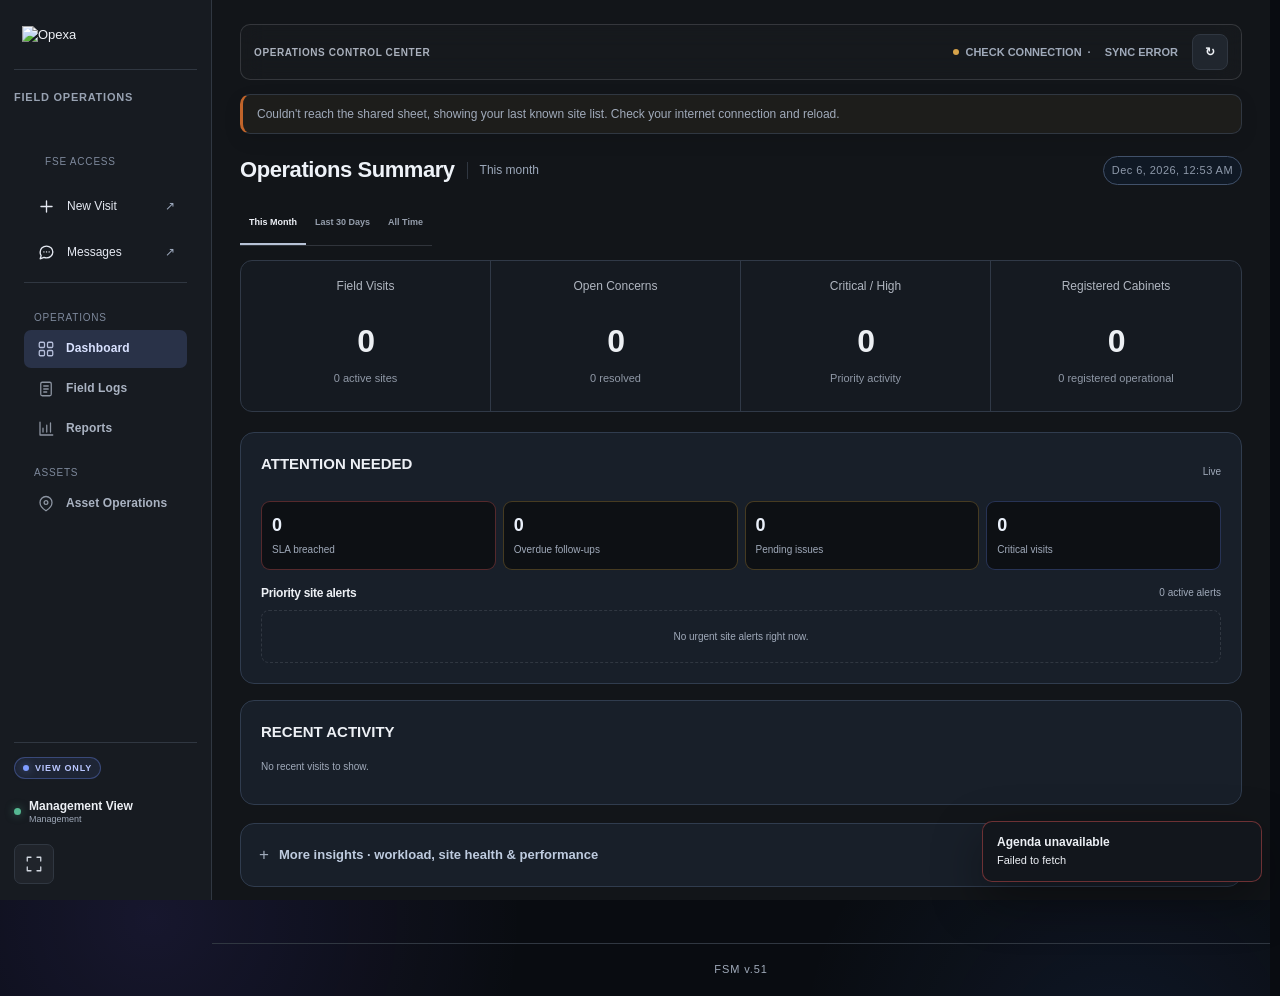
==== commit 8fef7d9d: "Load sign-in gated Messages and New Visit entry points in public FSE View" ====
--- a/index.html
+++ b/index.html
@@ -3972,6 +3972,8 @@
 <meta name="apple-mobile-web-app-title" content="Opexa View">
 <link rel="icon" type="image/png" href="./icons/icon-192.png">
 <script defer src="./install.js"></script>
+<link rel="stylesheet" href="./fse-signin-links.css?v=20261029">
+<script defer src="./fse-signin-links.js?v=20261029"></script>
 <style>@media(min-width:901px){#panel-fieldlogs .fieldlogs-create-action{display:none!important}}</style>
 </head>
 <body>
--- a/fse-signin-links.css
+++ b/fse-signin-links.css
@@ -0,0 +1,25 @@
+/* Public FSE View navigation gateways, matching FSM surface colors. */
+.fse-signin-section{display:flex;flex-direction:column;gap:5px;padding:6px 0 9px;margin-bottom:10px;border-bottom:1px solid var(--line,#2c313a)}
+.fse-signin-section .nav-section-label{padding:9px 11px;font-size:10px;letter-spacing:.11em;color:var(--ink-soft,#9aa4b1)}
+.fse-signin-nav{display:flex;align-items:center;width:100%;gap:10px;min-height:41px;padding:9px 11px;color:#e5e9f2;background:transparent;border:1px solid transparent;border-radius:9px;font-size:12px;text-align:left;cursor:pointer}
+.fse-signin-nav:hover,.fse-signin-mobile:hover{background:#272d38;border-color:#3b4657}
+.fse-signin-nav .fse-signin-icon,.fse-signin-mobile .fse-signin-icon{display:grid;place-items:center;flex:0 0 21px;width:21px;height:21px}
+.fse-signin-nav .fse-signin-icon svg,.fse-signin-mobile .fse-signin-icon svg{width:19px;height:19px}
+.fse-signin-lock{margin-left:auto;color:#9da9bd;font-size:12px}
+.fse-signin-mobile-section{display:flex;flex-direction:column;gap:3px;padding:8px 8px 14px;border-bottom:1px solid var(--line,#2c313a);margin-bottom:6px}
+.fse-signin-mobile-caption{display:block;padding:7px 10px;color:#8e9ba9;font-size:10px;letter-spacing:.10em;font-weight:700}
+.fse-signin-mobile{display:flex;align-items:center;gap:11px;min-height:46px;width:100%;padding:12px 13px;border-radius:9px;border:1px solid transparent;background:#202731;color:#e5e9f2;text-align:left;font-size:12px;cursor:pointer}
+.fse-signin-mobile .fse-signin-lock{margin-left:auto}
+.fse-signin-overlay[hidden]{display:none!important}
+.fse-signin-overlay{position:fixed;inset:0;z-index:1800;display:flex;align-items:center;justify-content:center;padding:18px;background:rgba(5,8,12,.77)}
+.fse-signin-dialog{position:relative;width:min(440px,100%);max-height:90dvh;overflow:auto;padding:29px;background:#171c24;border:1px solid #3f4c63;border-radius:15px;box-shadow:0 28px 90px rgba(0,0,0,.55);color:#edf2fb;font-family:'Segoe UI',system-ui,sans-serif}
+.fse-signin-kicker{font-size:10px;letter-spacing:.12em;color:#9fb2d5;font-weight:700}
+.fse-signin-dialog h2{font-size:24px;font-weight:700;letter-spacing:-.035em;line-height:1.25;margin:10px 0}
+.fse-signin-dialog p{font-size:13px;color:#b2bfd1;line-height:1.65;margin:0 0 22px}
+.fse-signin-dismiss{position:absolute;top:13px;right:15px;display:grid;place-items:center;width:35px;height:35px;border:0;border-radius:8px;color:#b9c6d8;background:#27303e;font-size:23px;cursor:pointer}
+.fse-signin-actions{display:flex;align-items:center;justify-content:flex-end;gap:9px;flex-wrap:wrap}
+.fse-signin-actions a,.fse-signin-actions button{display:inline-flex;align-items:center;justify-content:center;min-height:41px;padding:10px 15px;border-radius:9px;font-size:12px;font-weight:700;text-decoration:none}
+.fse-signin-secondary{border:1px solid #404b5b;background:transparent;color:#ccd5e5;cursor:pointer}
+.fse-signin-primary{background:#9aaef5;border:1px solid #9aaef5;color:#17233d!important;cursor:pointer}
+.fse-signin-overlay :is(button,a):focus-visible,.fse-signin-nav:focus-visible,.fse-signin-mobile:focus-visible{outline:2px solid #bfd0ff;outline-offset:3px}
+@media(max-width:900px){.fse-signin-section{display:none}.fse-signin-dialog{padding:24px}.fse-signin-actions{flex-direction:column-reverse}.fse-signin-actions>*{width:100%}}
